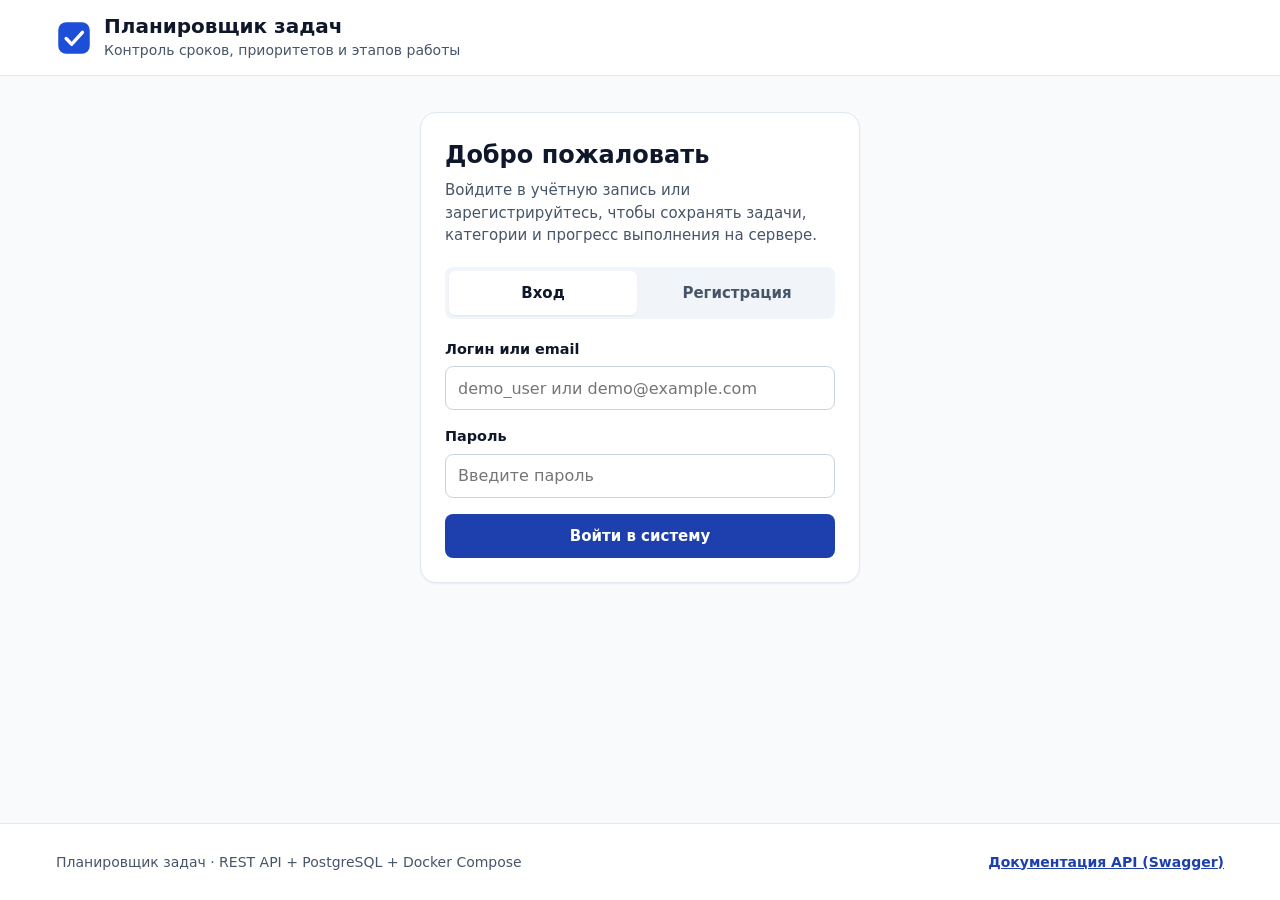
==== frontend/index.html @ d98d1e94 "fix(frontend): preserve session on network outage, rollback toggle on error, and enforce 44px touch " ====
<!DOCTYPE html>
<html lang="ru">
<head>
  <meta charset="UTF-8">
  <meta name="viewport" content="width=device-width, initial-scale=1.0">
  <meta name="description" content="Веб-приложение для планирования и контроля личных и учебных задач">
  <meta name="theme-color" content="#1e40af">
  <title>Планировщик задач</title>
  <link rel="icon" href="icons/favicon.svg" type="image/svg+xml">
  <link rel="manifest" href="manifest.webmanifest">
  <link rel="stylesheet" href="css/styles.css">
</head>
<body class="page">
  <a class="skip-link" href="#main-content">Перейти к основному содержимому</a>

  <header class="header">
    <div class="container header__inner">
      <div class="header__brand">
        <img
          class="header__logo"
          src="icons/favicon.svg"
          alt="Логотип приложения Планировщик задач"
          width="36"
          height="36"
        >
        <div>
          <h1 class="header__title">Планировщик задач</h1>
          <p class="header__subtitle">Контроль сроков, приоритетов и этапов работы</p>
        </div>
      </div>

      <nav class="header__nav" aria-label="Действия пользователя" id="header-actions" hidden>
        <span class="header__user" id="header-username"></span>
        <button type="button" class="btn btn--primary" id="btn-open-create">+ Новая задача</button>
        <button type="button" class="btn btn--ghost" id="btn-logout">Выйти</button>
      </nav>
    </div>
  </header>

  <main class="main" id="main-content">
    <div class="container">
      <!-- Status banner for network/operation feedback -->
      <div class="alert alert--error" id="global-error" role="alert" aria-live="assertive" hidden>
        <p class="alert__text" id="global-error-text"></p>
        <button type="button" class="btn btn--secondary btn--sm" id="btn-retry">Повторить</button>
      </div>

      <div class="alert alert--success" id="global-toast" role="status" aria-live="polite" hidden>
        <p class="alert__text" id="global-toast-text"></p>
      </div>

      <!-- Authentication screen -->
      <section class="auth-section" id="auth-view" aria-labelledby="auth-heading">
        <div class="auth-card">
          <div class="auth-card__intro">
            <h2 class="auth-card__heading" id="auth-heading">Добро пожаловать</h2>
            <p class="auth-card__lead">
              Войдите в учётную запись или зарегистрируйтесь, чтобы сохранять задачи,
              категории и прогресс выполнения на сервере.
            </p>
          </div>

          <div class="auth-tabs" role="tablist" aria-label="Режим входа">
            <button
              type="button"
              class="auth-tabs__btn auth-tabs__btn--active"
              role="tab"
              aria-selected="true"
              aria-controls="login-form"
              id="tab-login"
            >
              Вход
            </button>
            <button
              type="button"
              class="auth-tabs__btn"
              role="tab"
              aria-selected="false"
              aria-controls="register-form"
              id="tab-register"
            >
              Регистрация
            </button>
          </div>

          <div class="alert alert--error" id="auth-error" role="alert" hidden>
            <p class="alert__text" id="auth-error-text"></p>
          </div>

          <form class="form" id="login-form" novalidate>
            <div class="form__group">
              <label class="form__label" for="login-identifier">Логин или email</label>
              <input
                class="form__input"
                type="text"
                id="login-identifier"
                name="login"
                autocomplete="username"
                placeholder="demo_user или demo@example.com"
                required
              >
            </div>
            <div class="form__group">
              <label class="form__label" for="login-password">Пароль</label>
              <input
                class="form__input"
                type="password"
                id="login-password"
                name="password"
                autocomplete="current-password"
                placeholder="Введите пароль"
                required
              >
            </div>
            <button type="submit" class="btn btn--primary btn--full" id="btn-login-submit">
              Войти в систему
            </button>
          </form>

          <form class="form" id="register-form" hidden novalidate>
            <div class="form__group">
              <label class="form__label" for="reg-username">Имя пользователя</label>
              <input
                class="form__input"
                type="text"
                id="reg-username"
                name="username"
                autocomplete="username"
                minlength="3"
                maxlength="50"
                placeholder="Минимум 3 символа"
                required
              >
            </div>
            <div class="form__group">
              <label class="form__label" for="reg-email">Электронная почта</label>
              <input
                class="form__input"
                type="email"
                id="reg-email"
                name="email"
                autocomplete="email"
                placeholder="name@example.com"
                required
              >
            </div>
            <div class="form__group">
              <label class="form__label" for="reg-password">Пароль</label>
              <input
                class="form__input"
                type="password"
                id="reg-password"
                name="password"
                autocomplete="new-password"
                minlength="6"
                placeholder="Минимум 6 символов"
                required
              >
            </div>
            <button type="submit" class="btn btn--primary btn--full" id="btn-register-submit">
              Создать аккаунт
            </button>
          </form>
        </div>
      </section>

      <!-- Main application workspace -->
      <section class="workspace" id="app-view" hidden aria-label="Рабочая область планировщика">
        <!-- Stats summary -->
        <section class="stats" aria-label="Сводная статистика задач">
          <article class="stats__card">
            <p class="stats__label">Всего задач</p>
            <p class="stats__value" id="stat-total">0</p>
          </article>
          <article class="stats__card">
            <p class="stats__label">В работе</p>
            <p class="stats__value stats__value--accent" id="stat-active">0</p>
          </article>
          <article class="stats__card">
            <p class="stats__label">Выполнено</p>
            <p class="stats__value stats__value--success" id="stat-completed">0</p>
          </article>
          <article class="stats__card">
            <p class="stats__label">Просрочено</p>
            <p class="stats__value stats__value--danger" id="stat-overdue">0</p>
          </article>
        </section>

        <div class="workspace__grid">
          <!-- Sidebar: Categories -->
          <aside class="sidebar" aria-labelledby="categories-heading">
            <div class="panel">
              <div class="panel__header">
                <h2 class="panel__title" id="categories-heading">Категории</h2>
              </div>

              <ul class="category-list" id="category-list" aria-label="Фильтр по категориям"></ul>

              <form class="category-form" id="category-form" aria-label="Добавить новую категорию">
                <div class="category-form__row">
                  <label class="sr-only" for="new-category-name">Название новой категории</label>
                  <input
                    class="form__input form__input--compact"
                    type="text"
                    id="new-category-name"
                    maxlength="60"
                    placeholder="Новая категория"
                    required
                  >
                  <label class="sr-only" for="new-category-color">Цвет категории</label>
                  <input
                    class="category-form__color"
                    type="color"
                    id="new-category-color"
                    value="#2563eb"
                    title="Выбрать цвет категории"
                  >
                </div>
                <button type="submit" class="btn btn--secondary btn--full">Добавить категорию</button>
              </form>
            </div>
          </aside>

          <!-- Main column: Filters & Tasks -->
          <section class="tasks-area" aria-labelledby="tasks-heading">
            <div class="panel">
              <div class="panel__header panel__header--wrap">
                <h2 class="panel__title" id="tasks-heading">Список задач</h2>
                <button type="button" class="btn btn--primary tasks-area__mobile-add" id="btn-open-create-mobile">
                  + Добавить задачу
                </button>
              </div>

              <div class="toolbar" role="search" aria-label="Поиск и фильтрация задач">
                <div class="toolbar__field toolbar__field--search">
                  <label class="form__label form__label--sm" for="filter-search">Поиск</label>
                  <input
                    class="form__input"
                    type="search"
                    id="filter-search"
                    placeholder="Поиск по названию или описанию..."
                  >
                </div>

                <div class="toolbar__field">
                  <label class="form__label form__label--sm" for="filter-status">Состояние</label>
                  <select class="form__select" id="filter-status">
                    <option value="all">Все задачи</option>
                    <option value="active">Активные</option>
                    <option value="completed">Выполненные</option>
                  </select>
                </div>

                <div class="toolbar__field">
                  <label class="form__label form__label--sm" for="filter-priority">Приоритет</label>
                  <select class="form__select" id="filter-priority">
                    <option value="">Любой</option>
                    <option value="high">Высокий</option>
                    <option value="medium">Средний</option>
                    <option value="low">Низкий</option>
                  </select>
                </div>

                <div class="toolbar__field">
                  <label class="form__label form__label--sm" for="filter-sort">Сортировка</label>
                  <select class="form__select" id="filter-sort">
                    <option value="created_at">Сначала новые</option>
                    <option value="due_date">По сроку</option>
                    <option value="priority">По приоритету</option>
                  </select>
                </div>
              </div>

              <!-- Loading state -->
              <div class="state-box" id="tasks-loading" aria-live="polite" hidden>
                <div class="spinner" aria-hidden="true"></div>
                <p class="state-box__text">Загрузка списка задач с сервера...</p>
              </div>

              <!-- Empty state -->
              <div class="state-box" id="tasks-empty" hidden>
                <p class="state-box__title">Задач пока нет</p>
                <p class="state-box__text">
                  Создайте первую задачу или измените параметры фильтрации.
                </p>
                <button type="button" class="btn btn--primary" id="btn-empty-create">
                  + Создать задачу
                </button>
              </div>

              <!-- Task cards list -->
              <ul class="task-list" id="task-list" aria-label="Задачи пользователя"></ul>
            </div>
          </section>
        </div>
      </section>
    </div>
  </main>

  <footer class="footer">
    <div class="container footer__inner">
      <p class="footer__text">Планировщик задач · REST API + PostgreSQL + Docker Compose</p>
      <a class="footer__link" href="/docs" target="_blank" rel="noopener noreferrer">Документация API (Swagger)</a>
    </div>
  </footer>

  <!-- Modal: Create / Edit Task -->
  <div class="modal" id="task-modal" role="dialog" aria-modal="true" aria-labelledby="task-modal-title" hidden>
    <div class="modal__backdrop" data-close-modal="task-modal"></div>
    <div class="modal__dialog">
      <div class="modal__header">
        <h2 class="modal__title" id="task-modal-title">Новая задача</h2>
        <button type="button" class="icon-btn" data-close-modal="task-modal" aria-label="Закрыть окно">✕</button>
      </div>

      <div class="alert alert--error" id="task-form-error" role="alert" hidden>
        <p class="alert__text" id="task-form-error-text"></p>
      </div>

      <form class="form" id="task-form" novalidate>
        <input type="hidden" id="task-id">

        <div class="form__group">
          <label class="form__label" for="task-title">Название задачи *</label>
          <input
            class="form__input"
            type="text"
            id="task-title"
            maxlength="200"
            placeholder="Например: Подготовить презентацию к защите"
            required
          >
        </div>

        <div class="form__group">
          <label class="form__label" for="task-description">Описание</label>
          <textarea
            class="form__textarea"
            id="task-description"
            rows="3"
            maxlength="2000"
            placeholder="Подробности, заметки, критерии готовности..."
          ></textarea>
        </div>

        <div class="form__grid">
          <div class="form__group">
            <label class="form__label" for="task-category">Категория</label>
            <select class="form__select" id="task-category">
              <option value="">Без категории</option>
            </select>
          </div>

          <div class="form__group">
            <label class="form__label" for="task-priority">Приоритет</label>
            <select class="form__select" id="task-priority">
              <option value="low">Низкий</option>
              <option value="medium" selected>Средний</option>
              <option value="high">Высокий</option>
            </select>
          </div>

          <div class="form__group">
            <label class="form__label" for="task-status">Статус</label>
            <select class="form__select" id="task-status">
              <option value="todo">К выполнению</option>
              <option value="in_progress">В работе</option>
              <option value="done">Выполнено</option>
            </select>
          </div>

          <div class="form__group">
            <label class="form__label" for="task-due-date">Срок выполнения</label>
            <input class="form__input" type="date" id="task-due-date">
          </div>
        </div>

        <div class="modal__footer">
          <button type="button" class="btn btn--ghost" data-close-modal="task-modal">Отмена</button>
          <button type="submit" class="btn btn--primary" id="btn-save-task">Сохранить</button>
        </div>
      </form>
    </div>
  </div>

  <!-- Modal: Task Detail & Subtasks -->
  <div class="modal" id="detail-modal" role="dialog" aria-modal="true" aria-labelledby="detail-modal-title" hidden>
    <div class="modal__backdrop" data-close-modal="detail-modal"></div>
    <div class="modal__dialog">
      <div class="modal__header">
        <h2 class="modal__title" id="detail-modal-title">Детали задачи</h2>
        <button type="button" class="icon-btn" data-close-modal="detail-modal" aria-label="Закрыть окно">✕</button>
      </div>

      <div class="detail-body">
        <div class="detail-meta" id="detail-badges"></div>
        <p class="detail-description" id="detail-description"></p>
        <p class="detail-dates" id="detail-dates"></p>

        <section class="subtasks" aria-labelledby="subtasks-heading">
          <h3 class="subtasks__heading" id="subtasks-heading">Подзадачи</h3>
          <ul class="subtask-list" id="detail-subtask-list"></ul>
          <p class="subtasks__empty" id="detail-subtasks-empty" hidden>
            Подзадач пока нет. Разбейте задачу на небольшие шаги ниже.
          </p>

          <form class="subtask-form" id="subtask-form">
            <label class="sr-only" for="new-subtask-title">Название подзадачи</label>
            <input
              class="form__input"
              type="text"
              id="new-subtask-title"
              maxlength="200"
              placeholder="Добавить шаг выполнения..."
              required
            >
            <button type="submit" class="btn btn--secondary">Добавить</button>
          </form>
        </section>
      </div>

      <div class="modal__footer">
        <button type="button" class="btn btn--secondary" id="btn-detail-toggle">Отметить выполненной</button>
        <button type="button" class="btn btn--primary" id="btn-detail-edit">Редактировать</button>
      </div>
    </div>
  </div>

  <script src="js/api.js"></script>
  <script src="js/app.js"></script>
</body>
</html>
---- frontend/css/styles.css ----
/* Mobile-first responsive stylesheet following BEM methodology and WCAG 2.0 AA */

:root {
  --color-bg: #f8fafc;
  --color-surface: #ffffff;
  --color-surface-subtle: #f1f5f9;
  --color-border: #cbd5e1;
  --color-border-light: #e2e8f0;
  --color-text: #0f172a;
  --color-text-muted: #475569;
  --color-primary: #1e40af;
  --color-primary-hover: #1e3a8a;
  --color-primary-soft: #eff6ff;
  --color-success: #065f46;
  --color-success-bg: #ecfdf5;
  --color-warning: #92400e;
  --color-warning-bg: #fffbeb;
  --color-danger: #991b1b;
  --color-danger-bg: #fef2f2;
  --radius-sm: 0.5rem;
  --radius-md: 0.75rem;
  --radius-lg: 1rem;
  --shadow-sm: 0 1px 2px rgba(15, 23, 42, 0.06);
  --shadow-md: 0 8px 24px rgba(15, 23, 42, 0.12);
  --font-sans: "Inter", "Segoe UI", system-ui, -apple-system, sans-serif;
}

*,
*::before,
*::after {
  box-sizing: border-box;
}

html {
  font-size: 16px;
}

body.page {
  margin: 0;
  min-height: 100vh;
  display: flex;
  flex-direction: column;
  font-family: var(--font-sans);
  line-height: 1.5;
  color: var(--color-text);
  background-color: var(--color-bg);
}

[hidden] {
  display: none !important;
}

/* Accessibility helpers */
.sr-only {
  position: absolute;
  width: 1px;
  height: 1px;
  padding: 0;
  margin: -1px;
  overflow: hidden;
  clip: rect(0, 0, 0, 0);
  white-space: nowrap;
  border: 0;
}

.skip-link {
  position: absolute;
  left: -9999px;
  top: 0.5rem;
  z-index: 1000;
  padding: 0.75rem 1rem;
  background: var(--color-primary);
  color: #ffffff;
  border-radius: var(--radius-sm);
  text-decoration: none;
  font-weight: 600;
}

.skip-link:focus {
  left: 0.75rem;
}

/* WCAG 2.4.7 visible keyboard focus */
:focus-visible {
  outline: 3px solid var(--color-primary);
  outline-offset: 2px;
}

.container {
  width: 100%;
  max-width: 1200px;
  margin: 0 auto;
  padding: 0 1rem;
}

/* Header */
.header {
  background: var(--color-surface);
  border-bottom: 1px solid var(--color-border-light);
  position: sticky;
  top: 0;
  z-index: 20;
}

.header__inner {
  display: flex;
  flex-direction: column;
  gap: 0.75rem;
  padding-top: 0.875rem;
  padding-bottom: 0.875rem;
}

.header__brand {
  display: flex;
  align-items: center;
  gap: 0.75rem;
}

.header__logo {
  flex-shrink: 0;
  border-radius: 0.5rem;
}

.header__title {
  margin: 0;
  font-size: 1.25rem;
  font-weight: 700;
  line-height: 1.2;
}

.header__subtitle {
  margin: 0.125rem 0 0;
  font-size: 0.875rem;
  color: var(--color-text-muted);
}

.header__nav {
  display: flex;
  align-items: center;
  flex-wrap: wrap;
  gap: 0.5rem;
}

.header__user {
  font-size: 0.9rem;
  font-weight: 600;
  color: var(--color-text-muted);
  margin-right: auto;
}

/* Main */
.main {
  flex: 1;
  padding: 1.25rem 0 2rem;
}

/* Buttons — minimum 44px height for mobile touch targets */
.btn {
  display: inline-flex;
  align-items: center;
  justify-content: center;
  gap: 0.375rem;
  min-height: 44px;
  padding: 0.625rem 1rem;
  font-family: inherit;
  font-size: 0.9375rem;
  font-weight: 600;
  border-radius: var(--radius-sm);
  border: 1px solid transparent;
  cursor: pointer;
  transition: background-color 0.15s ease, border-color 0.15s ease, color 0.15s ease;
}

.btn--primary {
  background-color: var(--color-primary);
  color: #ffffff;
}

.btn--primary:hover {
  background-color: var(--color-primary-hover);
}

.btn--secondary {
  background-color: var(--color-surface-subtle);
  color: var(--color-text);
  border-color: var(--color-border);
}

.btn--secondary:hover {
  background-color: #e2e8f0;
}

.btn--ghost {
  background-color: transparent;
  color: var(--color-text);
  border-color: var(--color-border);
}

.btn--ghost:hover {
  background-color: var(--color-surface-subtle);
}

.btn--danger-ghost {
  background-color: transparent;
  color: var(--color-danger);
  border-color: #fecaca;
}

.btn--danger-ghost:hover {
  background-color: var(--color-danger-bg);
}

.btn--sm {
  min-height: 44px;
  padding: 0.5rem 0.75rem;
  font-size: 0.875rem;
}

.btn--full {
  width: 100%;
}

.btn:disabled {
  opacity: 0.6;
  cursor: not-allowed;
}

.icon-btn {
  min-width: 44px;
  min-height: 44px;
  display: inline-flex;
  align-items: center;
  justify-content: center;
  background: transparent;
  border: 1px solid var(--color-border-light);
  border-radius: var(--radius-sm);
  color: var(--color-text);
  font-size: 1.1rem;
  cursor: pointer;
}

.icon-btn:hover {
  background: var(--color-surface-subtle);
}

/* Alerts */
.alert {
  display: flex;
  align-items: center;
  justify-content: space-between;
  gap: 0.75rem;
  padding: 0.75rem 1rem;
  margin-bottom: 1rem;
  border-radius: var(--radius-sm);
  border: 1px solid transparent;
}

.alert--error {
  background: var(--color-danger-bg);
  border-color: #fecaca;
  color: var(--color-danger);
}

.alert--success {
  background: var(--color-success-bg);
  border-color: #a7f3d0;
  color: var(--color-success);
}

.alert__text {
  margin: 0;
  font-size: 0.9375rem;
  font-weight: 500;
}

/* Forms */
.form {
  display: flex;
  flex-direction: column;
  gap: 1rem;
}

.form__grid {
  display: grid;
  grid-template-columns: 1fr;
  gap: 0.875rem;
}

.form__group {
  display: flex;
  flex-direction: column;
  gap: 0.375rem;
}

.form__label {
  font-size: 0.9rem;
  font-weight: 600;
  color: var(--color-text);
}

.form__label--sm {
  font-size: 0.8125rem;
  color: var(--color-text-muted);
}

.form__input,
.form__select,
.form__textarea {
  width: 100%;
  min-height: 44px;
  padding: 0.625rem 0.75rem;
  font-family: inherit;
  font-size: 1rem;
  color: var(--color-text);
  background: var(--color-surface);
  border: 1px solid var(--color-border);
  border-radius: var(--radius-sm);
}

.form__textarea {
  min-height: 88px;
  resize: vertical;
}

/* Auth screen */
.auth-section {
  display: flex;
  justify-content: center;
  padding-top: 1rem;
}

.auth-card {
  width: 100%;
  max-width: 440px;
  background: var(--color-surface);
  border: 1px solid var(--color-border-light);
  border-radius: var(--radius-lg);
  padding: 1.5rem;
  box-shadow: var(--shadow-sm);
}

.auth-card__heading {
  margin: 0 0 0.375rem;
  font-size: 1.5rem;
}

.auth-card__lead {
  margin: 0 0 1.25rem;
  font-size: 0.9375rem;
  color: var(--color-text-muted);
}

.auth-tabs {
  display: grid;
  grid-template-columns: 1fr 1fr;
  gap: 0.375rem;
  padding: 0.25rem;
  background: var(--color-surface-subtle);
  border-radius: var(--radius-sm);
  margin-bottom: 1.25rem;
}

.auth-tabs__btn {
  min-height: 44px;
  border: 0;
  border-radius: 0.375rem;
  background: transparent;
  color: var(--color-text-muted);
  font-family: inherit;
  font-size: 0.9375rem;
  font-weight: 600;
  cursor: pointer;
}

.auth-tabs__btn--active {
  background: var(--color-surface);
  color: var(--color-text);
  box-shadow: var(--shadow-sm);
}

/* Stats grid (mobile-first: 2x2) */
.stats {
  display: grid;
  grid-template-columns: repeat(2, 1fr);
  gap: 0.75rem;
  margin-bottom: 1.25rem;
}

.stats__card {
  background: var(--color-surface);
  border: 1px solid var(--color-border-light);
  border-radius: var(--radius-md);
  padding: 0.875rem 1rem;
  box-shadow: var(--shadow-sm);
}

.stats__label {
  margin: 0;
  font-size: 0.8125rem;
  font-weight: 600;
  color: var(--color-text-muted);
}

.stats__value {
  margin: 0.25rem 0 0;
  font-size: 1.625rem;
  font-weight: 700;
  color: var(--color-text);
}

.stats__value--accent {
  color: var(--color-primary);
}

.stats__value--success {
  color: var(--color-success);
}

.stats__value--danger {
  color: var(--color-danger);
}

/* Workspace grid */
.workspace__grid {
  display: grid;
  grid-template-columns: 1fr;
  gap: 1.25rem;
}

.panel {
  background: var(--color-surface);
  border: 1px solid var(--color-border-light);
  border-radius: var(--radius-md);
  padding: 1.125rem;
  box-shadow: var(--shadow-sm);
}

.panel__header {
  display: flex;
  align-items: center;
  justify-content: space-between;
  gap: 0.75rem;
  margin-bottom: 1rem;
}

.panel__header--wrap {
  flex-wrap: wrap;
}

.panel__title {
  margin: 0;
  font-size: 1.125rem;
  font-weight: 700;
}

/* Categories */
.category-list {
  list-style: none;
  margin: 0 0 1rem;
  padding: 0;
  display: flex;
  flex-direction: column;
  gap: 0.375rem;
}

.category-list__row {
  display: flex;
  align-items: center;
  gap: 0.375rem;
}

.category-list__btn {
  flex: 1;
  min-height: 44px;
  display: flex;
  align-items: center;
  gap: 0.625rem;
  padding: 0.5rem 0.75rem;
  border: 1px solid transparent;
  border-radius: var(--radius-sm);
  background: transparent;
  color: var(--color-text);
  font-family: inherit;
  font-size: 0.9375rem;
  font-weight: 500;
  text-align: left;
  cursor: pointer;
}

.category-list__btn:hover {
  background: var(--color-surface-subtle);
}

.category-list__btn--active {
  background: var(--color-primary-soft);
  border-color: #bfdbfe;
  color: var(--color-primary);
  font-weight: 600;
}

.category-list__dot {
  width: 0.75rem;
  height: 0.75rem;
  border-radius: 50%;
  flex-shrink: 0;
}

.category-form {
  display: flex;
  flex-direction: column;
  gap: 0.5rem;
  padding-top: 0.75rem;
  border-top: 1px solid var(--color-border-light);
}

.category-form__row {
  display: flex;
  gap: 0.5rem;
}

.category-form__color {
  width: 48px;
  min-width: 48px;
  flex-shrink: 0;
  min-height: 44px;
  padding: 0.25rem;
  border: 1px solid var(--color-border);
  border-radius: var(--radius-sm);
  background: var(--color-surface);
  cursor: pointer;
}

/* Filters toolbar */
.toolbar {
  display: grid;
  grid-template-columns: 1fr;
  gap: 0.75rem;
  padding-bottom: 1rem;
  margin-bottom: 1rem;
  border-bottom: 1px solid var(--color-border-light);
}

.toolbar__field {
  display: flex;
  flex-direction: column;
  gap: 0.25rem;
}

/* Loading & Empty boxes */
.state-box {
  display: flex;
  flex-direction: column;
  align-items: center;
  text-align: center;
  gap: 0.75rem;
  padding: 2.25rem 1rem;
  color: var(--color-text-muted);
}

.state-box__title {
  margin: 0;
  font-size: 1.0625rem;
  font-weight: 700;
  color: var(--color-text);
}

.state-box__text {
  margin: 0;
  font-size: 0.9375rem;
}

.spinner {
  width: 32px;
  height: 32px;
  border: 3px solid var(--color-border-light);
  border-top-color: var(--color-primary);
  border-radius: 50%;
  animation: spin 0.75s linear infinite;
}

@keyframes spin {
  to {
    transform: rotate(360deg);
  }
}

/* Task list & cards */
.task-list {
  list-style: none;
  margin: 0;
  padding: 0;
  display: flex;
  flex-direction: column;
  gap: 0.75rem;
}

.task-card {
  display: flex;
  flex-direction: column;
  gap: 0.75rem;
  padding: 1rem;
  border: 1px solid var(--color-border-light);
  border-radius: var(--radius-md);
  background: var(--color-surface);
  transition: border-color 0.15s ease;
}

.task-card:hover {
  border-color: var(--color-border);
}

.task-card--completed {
  background: var(--color-surface-subtle);
}

.task-card__main {
  display: flex;
  align-items: flex-start;
  gap: 0.75rem;
}

.task-card__check-wrap {
  display: inline-flex;
  align-items: center;
  justify-content: center;
  min-width: 44px;
  min-height: 44px;
  margin: -0.5rem 0 0 -0.5rem;
  cursor: pointer;
}

.task-card__checkbox {
  width: 22px;
  height: 22px;
  accent-color: var(--color-primary);
  cursor: pointer;
}

.task-card__content {
  flex: 1;
  min-width: 0;
}

.task-card__title {
  margin: 0;
  font-size: 1.0625rem;
  font-weight: 600;
  word-break: break-word;
}

.task-card--completed .task-card__title {
  text-decoration: line-through;
  color: var(--color-text-muted);
}

.task-card__desc {
  margin: 0.25rem 0 0;
  font-size: 0.9rem;
  color: var(--color-text-muted);
  word-break: break-word;
}

.task-card__meta {
  display: flex;
  flex-wrap: wrap;
  gap: 0.375rem;
  margin-top: 0.625rem;
}

.badge {
  display: inline-flex;
  align-items: center;
  gap: 0.3rem;
  padding: 0.2rem 0.55rem;
  border-radius: 999px;
  font-size: 0.78rem;
  font-weight: 600;
  border: 1px solid transparent;
}

.badge--priority-high {
  background: var(--color-danger-bg);
  color: var(--color-danger);
  border-color: #fecaca;
}

.badge--priority-medium {
  background: var(--color-warning-bg);
  color: var(--color-warning);
  border-color: #fde68a;
}

.badge--priority-low {
  background: var(--color-success-bg);
  color: var(--color-success);
  border-color: #a7f3d0;
}

.badge--neutral {
  background: var(--color-surface-subtle);
  color: var(--color-text-muted);
  border-color: var(--color-border-light);
}

.badge--overdue {
  background: var(--color-danger);
  color: #ffffff;
}

.task-card__actions {
  display: flex;
  flex-wrap: wrap;
  gap: 0.5rem;
}

/* Modal */
.modal {
  position: fixed;
  inset: 0;
  z-index: 50;
  display: flex;
  align-items: center;
  justify-content: center;
  padding: 1rem;
}

.modal__backdrop {
  position: absolute;
  inset: 0;
  background: rgba(15, 23, 42, 0.55);
}

.modal__dialog {
  position: relative;
  width: 100%;
  max-width: 560px;
  max-height: 90vh;
  overflow-y: auto;
  background: var(--color-surface);
  border-radius: var(--radius-lg);
  padding: 1.25rem;
  box-shadow: var(--shadow-md);
}

.modal__header {
  display: flex;
  align-items: center;
  justify-content: space-between;
  gap: 0.75rem;
  margin-bottom: 1rem;
}

.modal__title {
  margin: 0;
  font-size: 1.25rem;
}

.modal__footer {
  display: flex;
  justify-content: flex-end;
  flex-wrap: wrap;
  gap: 0.5rem;
  margin-top: 1.25rem;
}

/* Task detail & subtasks */
.detail-meta {
  display: flex;
  flex-wrap: wrap;
  gap: 0.5rem;
  margin-bottom: 0.75rem;
}

.detail-description {
  margin: 0 0 0.75rem;
  white-space: pre-wrap;
  color: var(--color-text);
}

.detail-dates {
  margin: 0 0 1rem;
  font-size: 0.875rem;
  color: var(--color-text-muted);
}

.subtasks {
  border-top: 1px solid var(--color-border-light);
  padding-top: 1rem;
}

.subtasks__heading {
  margin: 0 0 0.75rem;
  font-size: 1rem;
}

.subtasks__empty {
  margin: 0 0 0.75rem;
  font-size: 0.9rem;
  color: var(--color-text-muted);
}

.subtask-list {
  list-style: none;
  margin: 0 0 0.875rem;
  padding: 0;
  display: flex;
  flex-direction: column;
  gap: 0.5rem;
}

.subtask-list__item {
  display: flex;
  align-items: center;
  gap: 0.5rem;
  padding: 0.375rem 0.625rem;
  border: 1px solid var(--color-border-light);
  border-radius: var(--radius-sm);
}

.subtask-list__label {
  flex: 1;
  display: flex;
  align-items: center;
  gap: 0.5rem;
  min-height: 44px;
  cursor: pointer;
}

.subtask-list__label--done {
  text-decoration: line-through;
  color: var(--color-text-muted);
}

.subtask-form {
  display: flex;
  gap: 0.5rem;
}

/* Footer */
.footer {
  background: var(--color-surface);
  border-top: 1px solid var(--color-border-light);
  padding: 1rem 0;
}

.footer__inner {
  display: flex;
  flex-direction: column;
  gap: 0.375rem;
  font-size: 0.875rem;
  color: var(--color-text-muted);
}

.footer__text {
  margin: 0;
}

.footer__link {
  display: inline-flex;
  align-items: center;
  min-height: 44px;
  color: var(--color-primary);
  font-weight: 600;
  text-decoration: underline;
}

/* Tablet breakpoint */
@media (min-width: 640px) {
  .header__inner {
    flex-direction: row;
    align-items: center;
    justify-content: space-between;
  }

  .header__user {
    margin-right: 0.5rem;
  }

  .stats {
    grid-template-columns: repeat(4, 1fr);
  }

  .toolbar {
    grid-template-columns: 2fr 1fr 1fr 1fr;
  }

  .form__grid {
    grid-template-columns: 1fr 1fr;
  }

  .tasks-area__mobile-add {
    display: none;
  }

  .footer__inner {
    flex-direction: row;
    justify-content: space-between;
    align-items: center;
  }
}

/* Desktop breakpoint */
@media (min-width: 1024px) {
  .workspace__grid {
    grid-template-columns: 280px 1fr;
    align-items: start;
  }

  .task-card {
    flex-direction: row;
    align-items: center;
    justify-content: space-between;
  }

  .task-card__actions {
    flex-shrink: 0;
  }
}
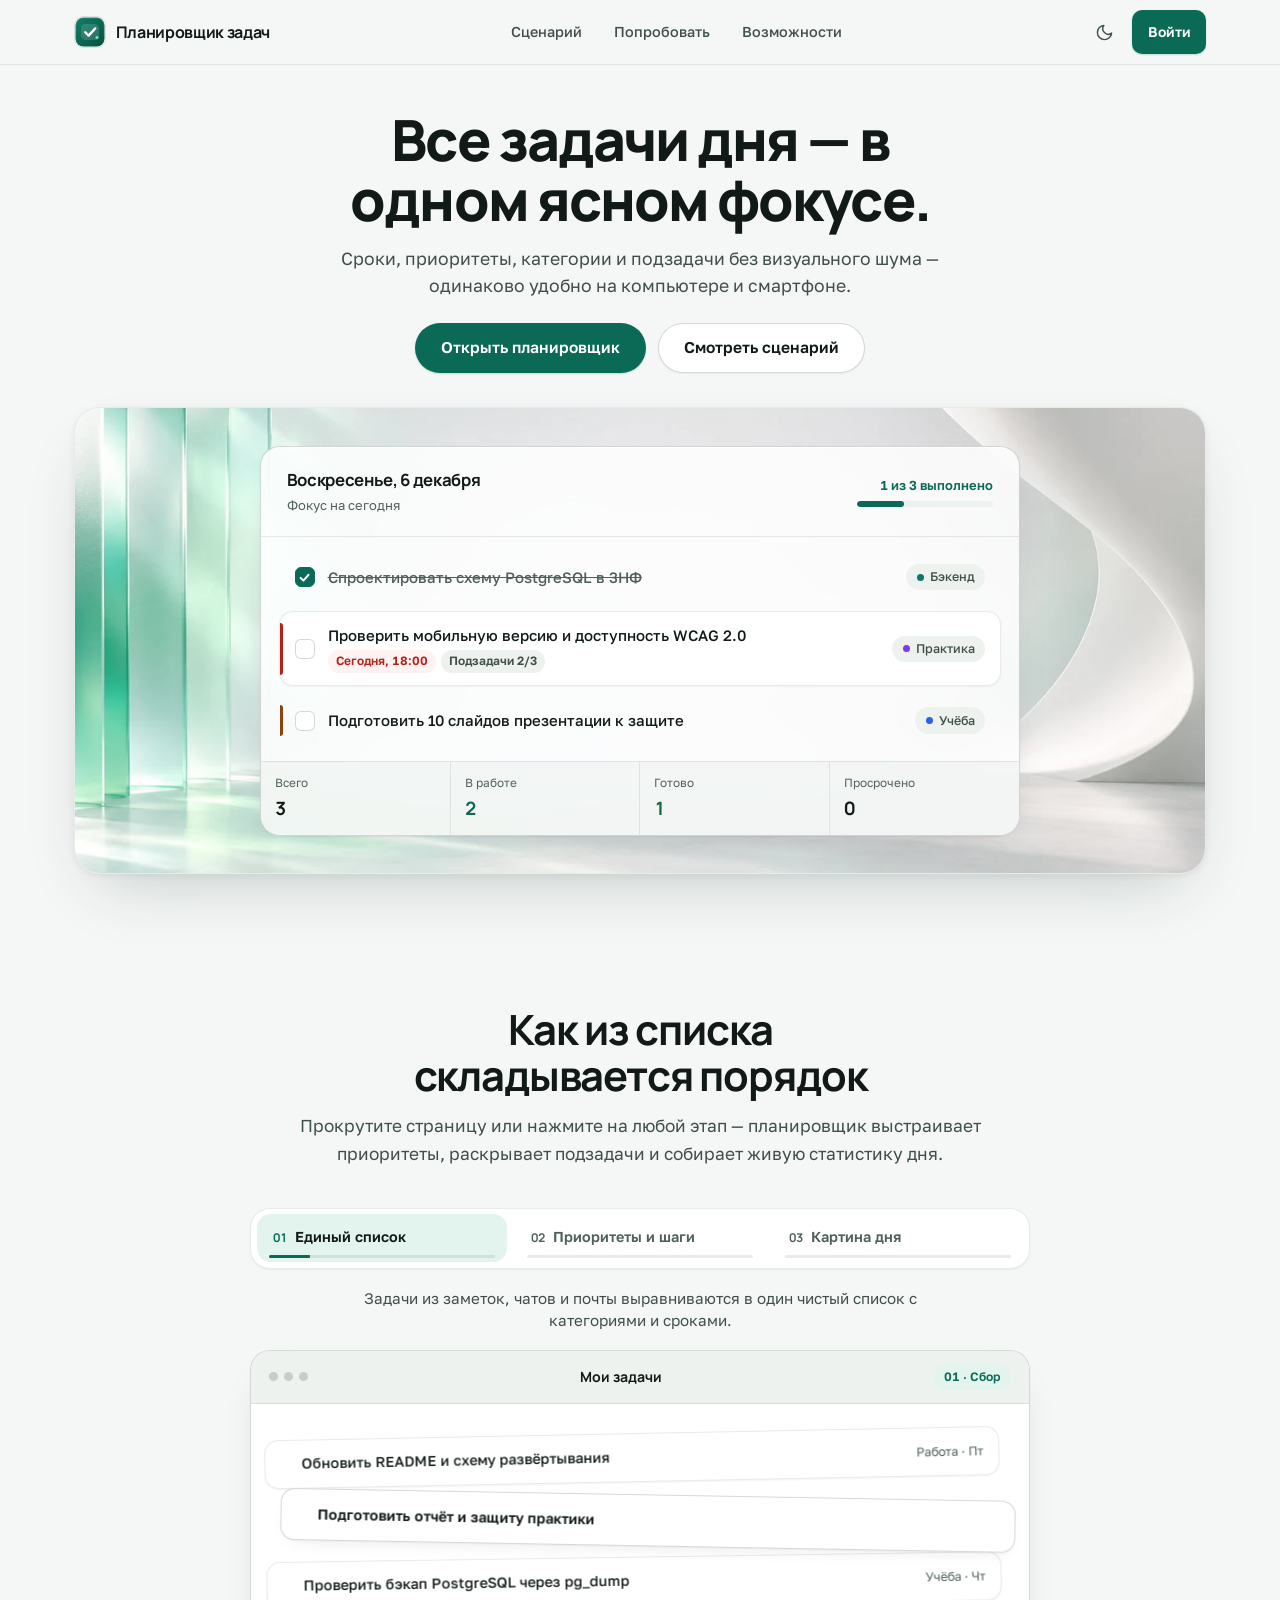
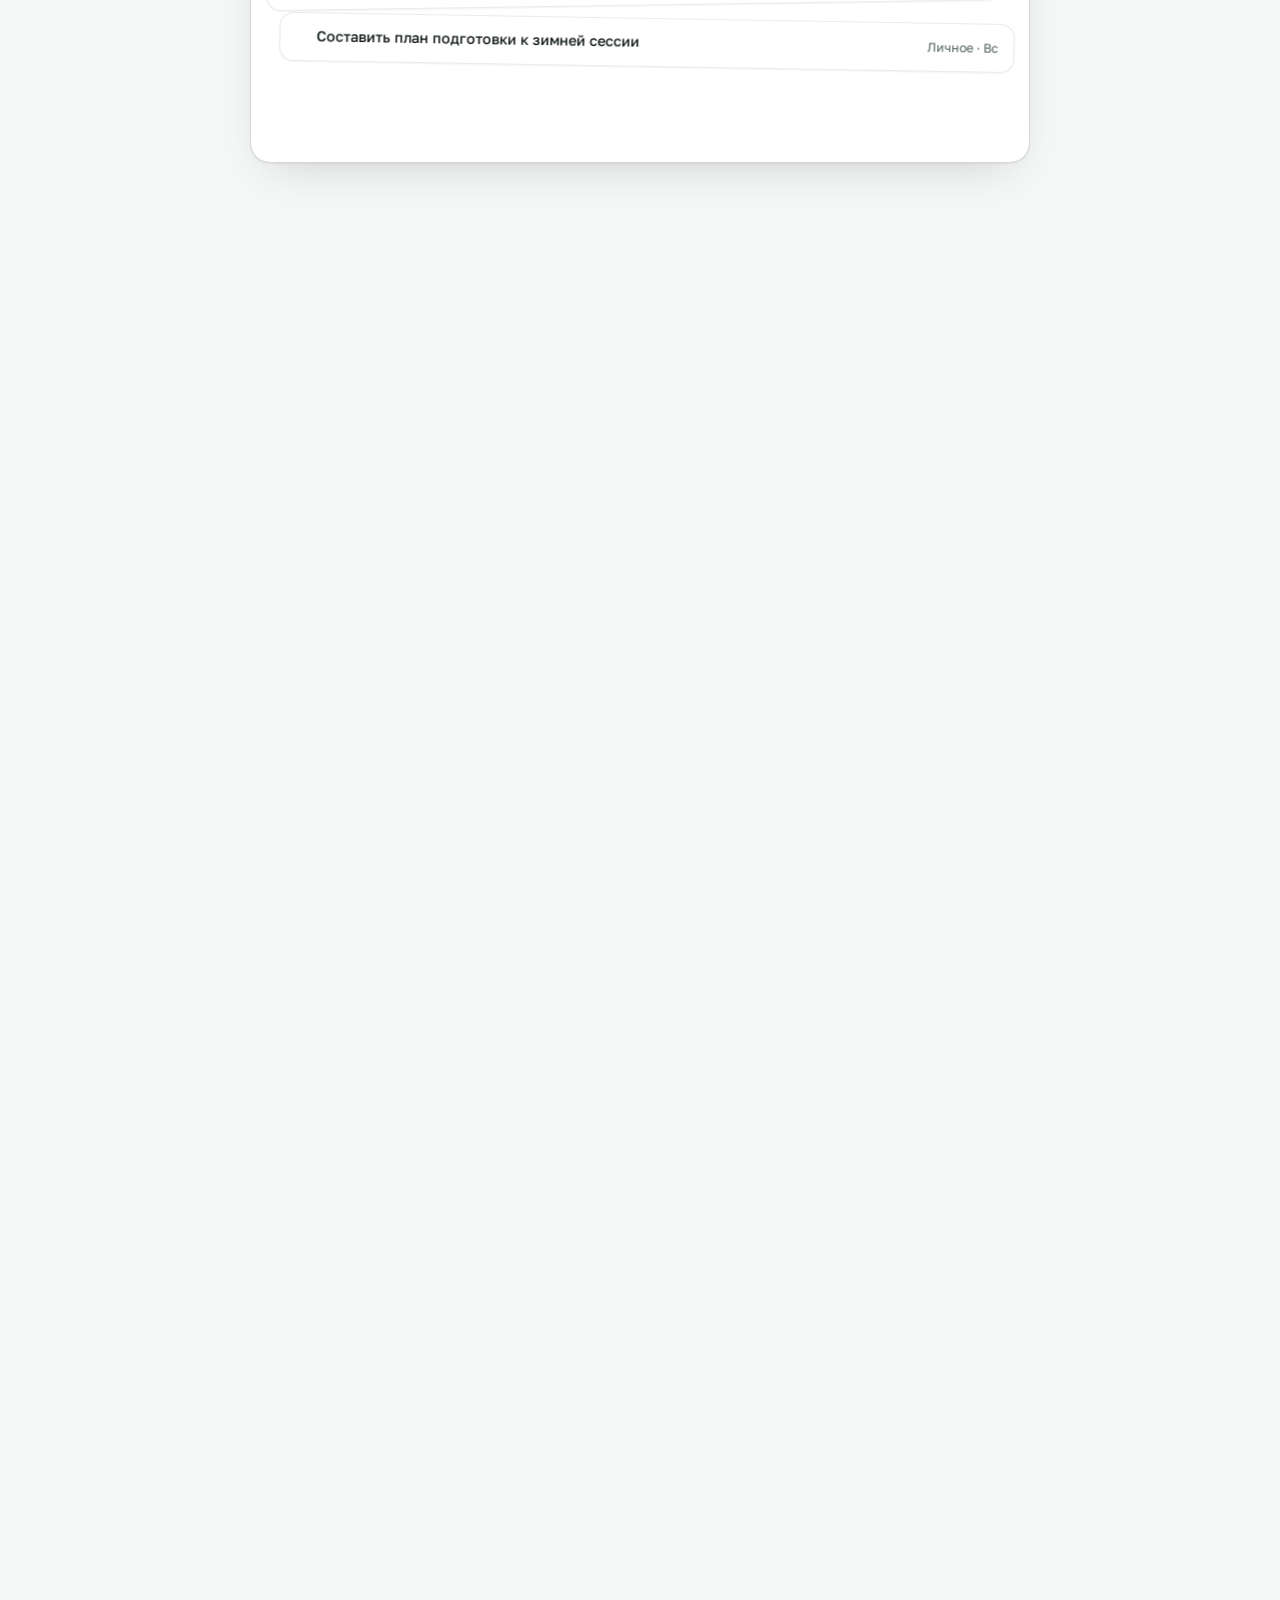
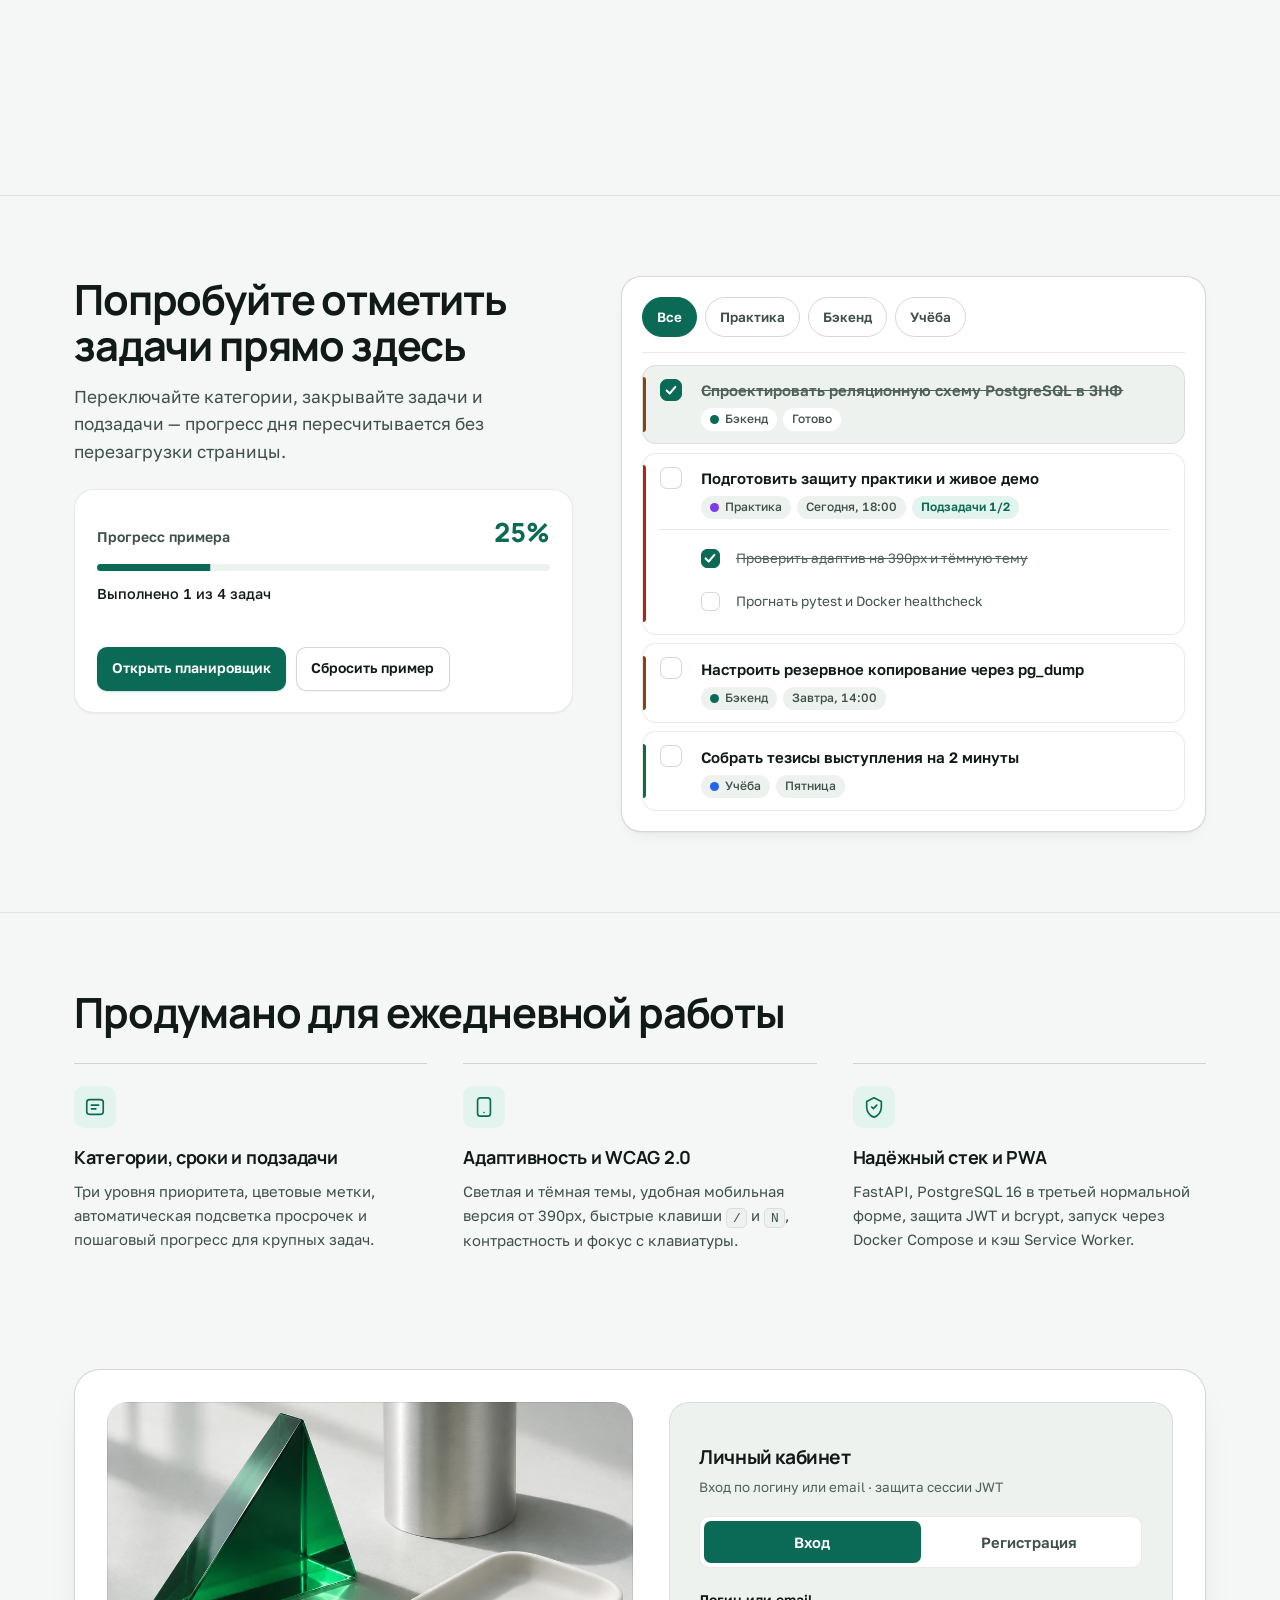
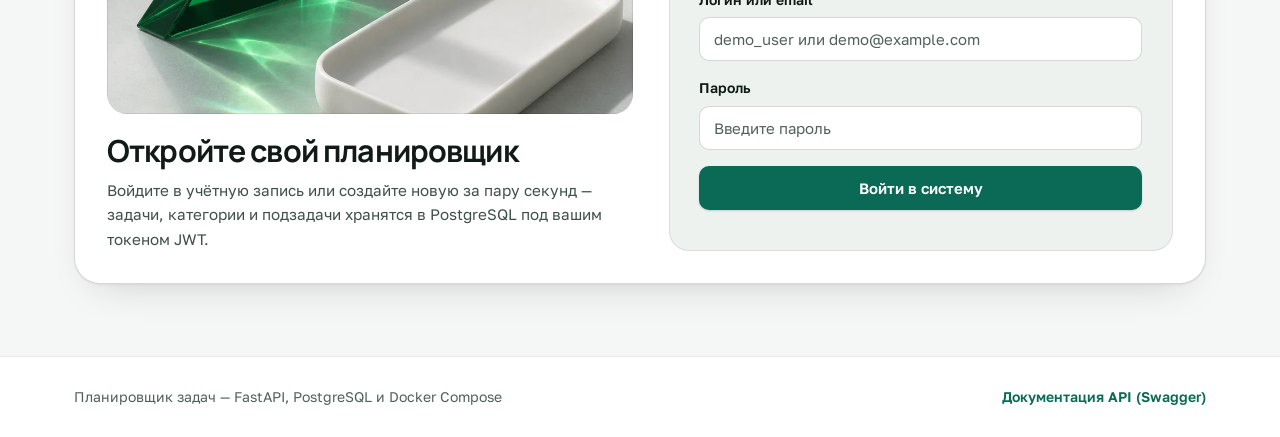
==== commit 93198d9f: "feat(frontend): rebuild semantic landing showcase, workspace markup, controller, and PWA cache" ====
--- a/frontend/index.html
+++ b/frontend/index.html
@@ -3,198 +3,701 @@
 <head>
   <meta charset="UTF-8">
   <meta name="viewport" content="width=device-width, initial-scale=1.0">
-  <meta name="description" content="Веб-приложение для планирования и контроля личных и учебных задач">
-  <meta name="theme-color" content="#1e40af">
+  <meta name="description" content="Планировщик задач — спокойный контроль сроков, категорий, приоритетов и подзадач на компьютере и смартфоне">
+  <meta name="theme-color" content="#0b6a55">
+  <meta property="og:type" content="website">
+  <meta property="og:title" content="Планировщик задач — все дела дня в одном ясном фокусе">
+  <meta property="og:description" content="Сроки, приоритеты, категории и подзадачи без визуального шума. FastAPI, PostgreSQL 16, Docker Compose, WCAG 2.0 и PWA.">
+  <meta property="og:url" content="https://apelsinkos.github.io/task-planner/">
+  <meta property="og:image" content="https://apelsinkos.github.io/task-planner/icons/og-preview.png">
+  <meta name="twitter:card" content="summary_large_image">
   <title>Планировщик задач</title>
   <link rel="icon" href="icons/favicon.svg" type="image/svg+xml">
   <link rel="manifest" href="manifest.webmanifest">
+  <link rel="preconnect" href="https://fonts.googleapis.com">
+  <link rel="preconnect" href="https://fonts.gstatic.com" crossorigin>
+  <link rel="stylesheet" href="https://fonts.googleapis.com/css2?family=Golos+Text:wght@400;500;600;700&family=Manrope:wght@600;700;800&display=swap">
+  <script>
+    (function () {
+      try {
+        var saved = localStorage.getItem("task_planner_theme");
+        var prefersDark = window.matchMedia && window.matchMedia("(prefers-color-scheme: dark)").matches;
+        var theme = saved === "dark" || saved === "light" ? saved : (prefersDark ? "dark" : "light");
+        if (theme === "dark") {
+          document.documentElement.setAttribute("data-theme", "dark");
+        }
+      } catch (_e) {}
+    })();
+  </script>
   <link rel="stylesheet" href="css/styles.css">
 </head>
 <body class="page">
   <a class="skip-link" href="#main-content">Перейти к основному содержимому</a>
 
-  <header class="header">
-    <div class="container header__inner">
-      <div class="header__brand">
+  <header class="topbar" id="topbar">
+    <div class="topbar__progress" aria-hidden="true">
+      <div class="topbar__progress-fill" id="scroll-progress-fill"></div>
+    </div>
+    <div class="container topbar__inner">
+      <a class="topbar__brand" href="#top" id="brand-link">
         <img
-          class="header__logo"
+          class="topbar__logo"
           src="icons/favicon.svg"
           alt="Логотип приложения Планировщик задач"
-          width="36"
-          height="36"
+          width="32"
+          height="32"
         >
-        <div>
-          <h1 class="header__title">Планировщик задач</h1>
-          <p class="header__subtitle">Контроль сроков, приоритетов и этапов работы</p>
-        </div>
+        <span class="topbar__wordmark">Планировщик<span class="topbar__wordmark-ext"> задач</span></span>
+      </a>
+
+      <nav class="topbar__anchors" id="topbar-anchors" aria-label="Разделы обзора">
+        <a class="topbar__link" href="#how-it-works">Сценарий</a>
+        <a class="topbar__link" href="#try-demo">Попробовать</a>
+        <a class="topbar__link" href="#features">Возможности</a>
+      </nav>
+
+      <div class="topbar__controls">
+        <button
+          type="button"
+          class="icon-btn icon-btn--quiet"
+          id="btn-theme-toggle"
+          aria-label="Переключить цветовую тему"
+          title="Переключить тему"
+        >
+          <svg class="theme-icon theme-icon--sun" viewBox="0 0 24 24" width="19" height="19" fill="none" stroke="currentColor" stroke-width="1.8" stroke-linecap="round" stroke-linejoin="round" aria-hidden="true">
+            <circle cx="12" cy="12" r="4"/>
+            <path d="M12 2v2M12 20v2M4.93 4.93l1.41 1.41M17.66 17.66l1.41 1.41M2 12h2M20 12h2M6.34 17.66l-1.41 1.41M19.07 4.93l-1.41 1.41"/>
+          </svg>
+          <svg class="theme-icon theme-icon--moon" viewBox="0 0 24 24" width="19" height="19" fill="none" stroke="currentColor" stroke-width="1.8" stroke-linecap="round" stroke-linejoin="round" aria-hidden="true">
+            <path d="M21 12.79A9 9 0 1 1 11.21 3 7 7 0 0 0 21 12.79z"/>
+          </svg>
+        </button>
+
+        <nav class="topbar__guest" id="topbar-guest" aria-label="Вход в приложение">
+          <button type="button" class="btn btn--secondary btn--compact" id="btn-topbar-demo" hidden>
+            Открыть демо
+          </button>
+          <a class="btn btn--primary btn--compact" href="#auth-view" id="btn-topbar-signin">Войти</a>
+        </nav>
+
+        <nav class="topbar__user-nav" id="header-actions" aria-label="Действия пользователя" hidden>
+          <button type="button" class="btn btn--quiet btn--compact" id="btn-toggle-showcase">
+            Обзор
+          </button>
+          <span class="topbar__username" id="header-username"></span>
+          <button type="button" class="btn btn--primary btn--compact" id="btn-open-create" aria-keyshortcuts="N">
+            <svg viewBox="0 0 20 20" width="16" height="16" fill="none" stroke="currentColor" stroke-width="2" stroke-linecap="round" aria-hidden="true">
+              <path d="M10 4v12M4 10h12"/>
+            </svg>
+            <span>Новая задача</span>
+            <kbd class="btn__kbd" aria-hidden="true">N</kbd>
+          </button>
+          <button type="button" class="btn btn--ghost btn--compact" id="btn-logout">Выйти</button>
+        </nav>
       </div>
-
-      <nav class="header__nav" aria-label="Действия пользователя" id="header-actions" hidden>
-        <span class="header__user" id="header-username"></span>
-        <button type="button" class="btn btn--primary" id="btn-open-create">+ Новая задача</button>
-        <button type="button" class="btn btn--ghost" id="btn-logout">Выйти</button>
-      </nav>
     </div>
   </header>
 
   <main class="main" id="main-content">
+    <!-- Status & feedback notifications -->
     <div class="container">
-      <!-- Status banner for network/operation feedback -->
       <div class="alert alert--error" id="global-error" role="alert" aria-live="assertive" hidden>
         <p class="alert__text" id="global-error-text"></p>
-        <button type="button" class="btn btn--secondary btn--sm" id="btn-retry">Повторить</button>
+        <button type="button" class="btn btn--secondary btn--compact" id="btn-retry">Повторить</button>
       </div>
-
-      <div class="alert alert--success" id="global-toast" role="status" aria-live="polite" hidden>
-        <p class="alert__text" id="global-toast-text"></p>
-      </div>
-
-      <!-- Authentication screen -->
-      <section class="auth-section" id="auth-view" aria-labelledby="auth-heading">
-        <div class="auth-card">
-          <div class="auth-card__intro">
-            <h2 class="auth-card__heading" id="auth-heading">Добро пожаловать</h2>
-            <p class="auth-card__lead">
-              Войдите в учётную запись или зарегистрируйтесь, чтобы сохранять задачи,
-              категории и прогресс выполнения на сервере.
+    </div>
+
+    <div class="toast" id="global-toast" role="status" aria-live="polite" hidden>
+      <span class="toast__dot" aria-hidden="true"></span>
+      <p class="toast__text" id="global-toast-text"></p>
+    </div>
+
+    <!-- ================================================================
+         VIEW 1: PRODUCT SHOWCASE + INTEGRATED AUTH (#landing-view)
+         ================================================================ -->
+    <div class="landing" id="landing-view">
+
+      <!-- Section 1: Hero Statement + Luminous Studio Stage -->
+      <section class="hero" id="top" aria-labelledby="hero-title">
+        <div class="container">
+          <div class="hero__intro">
+            <h1 class="hero__title" id="hero-title">
+              Все задачи дня — в одном ясном фокусе.
+            </h1>
+            <p class="hero__lead">
+              Сроки, приоритеты, категории и подзадачи без визуального шума —
+              одинаково удобно на компьютере и смартфоне.
             </p>
-          </div>
-
-          <div class="auth-tabs" role="tablist" aria-label="Режим входа">
-            <button
-              type="button"
-              class="auth-tabs__btn auth-tabs__btn--active"
-              role="tab"
-              aria-selected="true"
-              aria-controls="login-form"
-              id="tab-login"
+            <div class="hero__actions">
+              <button type="button" class="btn btn--primary btn--lg" id="btn-hero-start">
+                Открыть планировщик
+              </button>
+              <a class="btn btn--secondary btn--lg" href="#how-it-works">Смотреть сценарий</a>
+            </div>
+          </div>
+
+          <!-- Signature Product Stage backed by bespoke studio renders -->
+          <div class="hero-stage" id="hero-stage" aria-hidden="true">
+            <img
+              class="hero-stage__bg hero-stage__bg--light"
+              src="images/hero-stage-light.webp"
+              alt=""
+              width="1440"
+              height="810"
+              fetchpriority="high"
             >
-              Вход
-            </button>
-            <button
-              type="button"
-              class="auth-tabs__btn"
-              role="tab"
-              aria-selected="false"
-              aria-controls="register-form"
-              id="tab-register"
+            <img
+              class="hero-stage__bg hero-stage__bg--dark"
+              src="images/hero-stage-dark.webp"
+              alt=""
+              width="1440"
+              height="810"
             >
-              Регистрация
-            </button>
-          </div>
-
-          <div class="alert alert--error" id="auth-error" role="alert" hidden>
-            <p class="alert__text" id="auth-error-text"></p>
-          </div>
-
-          <form class="form" id="login-form" novalidate>
-            <div class="form__group">
-              <label class="form__label" for="login-identifier">Логин или email</label>
-              <input
-                class="form__input"
-                type="text"
-                id="login-identifier"
-                name="login"
-                autocomplete="username"
-                placeholder="demo_user или demo@example.com"
-                required
-              >
-            </div>
-            <div class="form__group">
-              <label class="form__label" for="login-password">Пароль</label>
-              <input
-                class="form__input"
-                type="password"
-                id="login-password"
-                name="password"
-                autocomplete="current-password"
-                placeholder="Введите пароль"
-                required
-              >
-            </div>
-            <button type="submit" class="btn btn--primary btn--full" id="btn-login-submit">
-              Войти в систему
-            </button>
-          </form>
-
-          <form class="form" id="register-form" hidden novalidate>
-            <div class="form__group">
-              <label class="form__label" for="reg-username">Имя пользователя</label>
-              <input
-                class="form__input"
-                type="text"
-                id="reg-username"
-                name="username"
-                autocomplete="username"
-                minlength="3"
-                maxlength="50"
-                placeholder="Минимум 3 символа"
-                required
-              >
-            </div>
-            <div class="form__group">
-              <label class="form__label" for="reg-email">Электронная почта</label>
-              <input
-                class="form__input"
-                type="email"
-                id="reg-email"
-                name="email"
-                autocomplete="email"
-                placeholder="name@example.com"
-                required
-              >
-            </div>
-            <div class="form__group">
-              <label class="form__label" for="reg-password">Пароль</label>
-              <input
-                class="form__input"
-                type="password"
-                id="reg-password"
-                name="password"
-                autocomplete="new-password"
-                minlength="6"
-                placeholder="Минимум 6 символов"
-                required
-              >
-            </div>
-            <button type="submit" class="btn btn--primary btn--full" id="btn-register-submit">
-              Создать аккаунт
-            </button>
-          </form>
+
+            <div class="hero-window" id="hero-window">
+              <div class="hero-window__bar">
+                <div class="hero-window__meta">
+                  <span class="hero-window__date" id="hero-today-date">Четверг, 26 ноября</span>
+                  <span class="hero-window__sub">Фокус на сегодня</span>
+                </div>
+                <div class="hero-window__progress-wrap">
+                  <span class="hero-window__ratio">1 из 3 выполнено</span>
+                  <div class="hero-window__progress-track">
+                    <div class="hero-window__progress-fill"></div>
+                  </div>
+                </div>
+              </div>
+
+              <div class="hero-window__list">
+                <div class="hero-task hero-task--done">
+                  <span class="hero-task__check hero-task__check--checked">
+                    <svg viewBox="0 0 16 16" class="hero-task__check-svg">
+                      <path class="hero-task__check-path" pathLength="1" d="M3.2 8.4 L6.7 11.8 L13 4.6"/>
+                    </svg>
+                  </span>
+                  <div class="hero-task__content">
+                    <span class="hero-task__title">Спроектировать схему PostgreSQL в 3НФ</span>
+                  </div>
+                  <span class="hero-task__tag">
+                    <span class="hero-task__dot" style="background:#0f766e"></span>
+                    Бэкенд
+                  </span>
+                </div>
+
+                <div class="hero-task hero-task--focus">
+                  <span class="hero-task__bar hero-task__bar--high"></span>
+                  <span class="hero-task__check"></span>
+                  <div class="hero-task__content">
+                    <span class="hero-task__title">Проверить мобильную версию и доступность WCAG 2.0</span>
+                    <div class="hero-task__subline">
+                      <span class="hero-task__pill hero-task__pill--urgent">Сегодня, 18:00</span>
+                      <span class="hero-task__pill">Подзадачи 2/3</span>
+                    </div>
+                  </div>
+                  <span class="hero-task__tag">
+                    <span class="hero-task__dot" style="background:#7c3aed"></span>
+                    Практика
+                  </span>
+                </div>
+
+                <div class="hero-task">
+                  <span class="hero-task__bar hero-task__bar--med"></span>
+                  <span class="hero-task__check"></span>
+                  <div class="hero-task__content">
+                    <span class="hero-task__title">Подготовить 10 слайдов презентации к защите</span>
+                  </div>
+                  <span class="hero-task__tag">
+                    <span class="hero-task__dot" style="background:#2563eb"></span>
+                    Учёба
+                  </span>
+                </div>
+              </div>
+
+              <div class="hero-window__foot">
+                <div class="hero-stat">
+                  <span class="hero-stat__k">Всего</span>
+                  <strong class="hero-stat__v">3</strong>
+                </div>
+                <div class="hero-stat">
+                  <span class="hero-stat__k">В работе</span>
+                  <strong class="hero-stat__v hero-stat__v--accent">2</strong>
+                </div>
+                <div class="hero-stat">
+                  <span class="hero-stat__k">Готово</span>
+                  <strong class="hero-stat__v hero-stat__v--ok">1</strong>
+                </div>
+                <div class="hero-stat">
+                  <span class="hero-stat__k">Просрочено</span>
+                  <strong class="hero-stat__v">0</strong>
+                </div>
+              </div>
+            </div>
+          </div>
         </div>
       </section>
 
-      <!-- Main application workspace -->
-      <section class="workspace" id="app-view" hidden aria-label="Рабочая область планировщика">
-        <!-- Stats summary -->
-        <section class="stats" aria-label="Сводная статистика задач">
-          <article class="stats__card">
-            <p class="stats__label">Всего задач</p>
-            <p class="stats__value" id="stat-total">0</p>
-          </article>
-          <article class="stats__card">
-            <p class="stats__label">В работе</p>
-            <p class="stats__value stats__value--accent" id="stat-active">0</p>
-          </article>
-          <article class="stats__card">
-            <p class="stats__label">Выполнено</p>
-            <p class="stats__value stats__value--success" id="stat-completed">0</p>
-          </article>
-          <article class="stats__card">
-            <p class="stats__label">Просрочено</p>
-            <p class="stats__value stats__value--danger" id="stat-overdue">0</p>
-          </article>
-        </section>
-
-        <div class="workspace__grid">
-          <!-- Sidebar: Categories -->
-          <aside class="sidebar" aria-labelledby="categories-heading">
-            <div class="panel">
-              <div class="panel__header">
-                <h2 class="panel__title" id="categories-heading">Категории</h2>
-              </div>
-
-              <ul class="category-list" id="category-list" aria-label="Фильтр по категориям"></ul>
+      <!-- Section 2: Apple-Style Pinned Scroll Reel -->
+      <section class="reel" id="how-it-works" aria-labelledby="story-title">
+        <div class="container">
+          <div class="section-head section-head--center">
+            <h2 class="section-title" id="story-title">Как из списка складывается порядок</h2>
+            <p class="section-lead">
+              Прокрутите страницу или нажмите на любой этап — планировщик выстраивает
+              приоритеты, раскрывает подзадачи и собирает живую статистику дня.
+            </p>
+          </div>
+
+          <div class="reel__track" id="story-track">
+            <div class="reel__sticky">
+              <!-- Horizontal Apple-style chapter pill tabs -->
+              <div class="reel-tabs" role="group" aria-label="Этапы работы с задачами" id="story-steps-list">
+                <button
+                  type="button"
+                  class="reel-tab"
+                  data-step="0"
+                  data-jump-step="0"
+                  data-active="true"
+                  aria-current="step"
+                >
+                  <span class="reel-tab__num">01</span>
+                  <span class="reel-tab__label">Единый список</span>
+                  <span class="reel-tab__meter" aria-hidden="true"><span class="reel-tab__meter-fill"></span></span>
+                </button>
+
+                <button
+                  type="button"
+                  class="reel-tab"
+                  data-step="1"
+                  data-jump-step="1"
+                  data-active="false"
+                >
+                  <span class="reel-tab__num">02</span>
+                  <span class="reel-tab__label">Приоритеты и шаги</span>
+                  <span class="reel-tab__meter" aria-hidden="true"><span class="reel-tab__meter-fill"></span></span>
+                </button>
+
+                <button
+                  type="button"
+                  class="reel-tab"
+                  data-step="2"
+                  data-jump-step="2"
+                  data-active="false"
+                >
+                  <span class="reel-tab__num">03</span>
+                  <span class="reel-tab__label">Картина дня</span>
+                  <span class="reel-tab__meter" aria-hidden="true"><span class="reel-tab__meter-fill"></span></span>
+                </button>
+              </div>
+
+              <p class="reel__caption" id="story-phase-caption" aria-live="polite">
+                Задачи из заметок, чатов и почты выравниваются в один чистый список с категориями и сроками.
+              </p>
+
+              <!-- Pinned scrubbed architectural canvas -->
+              <div class="reel-stage" id="story-stage" aria-hidden="true">
+                <div class="reel-stage__chrome">
+                  <div class="reel-stage__dots">
+                    <span></span><span></span><span></span>
+                  </div>
+                  <span class="reel-stage__title">Мои задачи</span>
+                  <span class="reel-stage__chip" id="story-stage-chip">01 · Сбор</span>
+                </div>
+
+                <div class="reel-stage__canvas">
+                  <div class="stage-slip" data-slip="0">
+                    <span class="stage-slip__bar stage-slip__bar--low"></span>
+                    <span class="stage-slip__dot" style="background:#0f766e"></span>
+                    <span class="stage-slip__text">Обновить README и схему развёртывания</span>
+                    <span class="stage-slip__meta">Работа · Пт</span>
+                  </div>
+
+                  <div class="stage-slip stage-slip--featured" data-slip="1">
+                    <div class="stage-slip__top">
+                      <span class="stage-slip__bar stage-slip__bar--high"></span>
+                      <span class="stage-slip__dot" style="background:#7c3aed"></span>
+                      <span class="stage-slip__text">Подготовить отчёт и защиту практики</span>
+                      <span class="stage-slip__priority">Высокий</span>
+                    </div>
+
+                    <div class="stage-slip__expand" id="stage-featured-expand">
+                      <div class="stage-subtask" data-sub="0">
+                        <span class="stage-subtask__box">
+                          <svg viewBox="0 0 16 16"><path pathLength="1" d="M3 8.5 L6.5 12 L13 4.5"/></svg>
+                        </span>
+                        <span class="stage-subtask__title">Оформить разделы 1–4 по методическим указаниям</span>
+                      </div>
+                      <div class="stage-subtask" data-sub="1">
+                        <span class="stage-subtask__box">
+                          <svg viewBox="0 0 16 16"><path pathLength="1" d="M3 8.5 L6.5 12 L13 4.5"/></svg>
+                        </span>
+                        <span class="stage-subtask__title">Проверить мобильную версию и доступность</span>
+                      </div>
+                      <div class="stage-subtask" data-sub="2">
+                        <span class="stage-subtask__box">
+                          <svg viewBox="0 0 16 16"><path pathLength="1" d="M3 8.5 L6.5 12 L13 4.5"/></svg>
+                        </span>
+                        <span class="stage-subtask__title">Прогнать pytest и Docker healthcheck</span>
+                      </div>
+                      <div class="stage-progress">
+                        <div class="stage-progress__track">
+                          <div class="stage-progress__fill" id="stage-progress-fill"></div>
+                        </div>
+                        <span class="stage-progress__pct" id="stage-progress-pct">0%</span>
+                      </div>
+                    </div>
+                  </div>
+
+                  <div class="stage-slip" data-slip="2">
+                    <span class="stage-slip__bar stage-slip__bar--med"></span>
+                    <span class="stage-slip__dot" style="background:#2563eb"></span>
+                    <span class="stage-slip__text">Проверить бэкап PostgreSQL через pg_dump</span>
+                    <span class="stage-slip__meta">Учёба · Чт</span>
+                  </div>
+
+                  <div class="stage-slip" data-slip="3">
+                    <span class="stage-slip__bar stage-slip__bar--low"></span>
+                    <span class="stage-slip__dot" style="background:#b45309"></span>
+                    <span class="stage-slip__text">Составить план подготовки к зимней сессии</span>
+                    <span class="stage-slip__meta">Личное · Вс</span>
+                  </div>
+
+                  <!-- Phase 3 summary telemetry bar -->
+                  <div class="stage-summary" id="stage-summary">
+                    <div class="stage-summary__ring">
+                      <svg viewBox="0 0 56 56" width="52" height="52">
+                        <circle class="stage-summary__ring-bg" cx="28" cy="28" r="22"/>
+                        <circle class="stage-summary__ring-arc" id="stage-ring-arc" cx="28" cy="28" r="22" pathLength="1"/>
+                      </svg>
+                      <span class="stage-summary__ring-num">67%</span>
+                    </div>
+                    <div class="stage-summary__stats">
+                      <div class="stage-summary__cell">
+                        <span class="stage-summary__k">Всего</span>
+                        <strong class="stage-summary__v">6</strong>
+                      </div>
+                      <div class="stage-summary__cell">
+                        <span class="stage-summary__k">В работе</span>
+                        <strong class="stage-summary__v stage-summary__v--accent">2</strong>
+                      </div>
+                      <div class="stage-summary__cell">
+                        <span class="stage-summary__k">Готово</span>
+                        <strong class="stage-summary__v stage-summary__v--ok">4</strong>
+                      </div>
+                      <div class="stage-summary__cell">
+                        <span class="stage-summary__k">Просрочено</span>
+                        <strong class="stage-summary__v">0</strong>
+                      </div>
+                    </div>
+                  </div>
+                </div>
+              </div>
+            </div>
+          </div>
+        </div>
+      </section>
+
+      <!-- Section 3: Authentic Interactive Day-Focus Sandbox -->
+      <section class="sandbox" id="try-demo" aria-labelledby="sandbox-title">
+        <div class="container">
+          <div class="sandbox__grid">
+            <div class="sandbox__info">
+              <h2 class="section-title" id="sandbox-title">Попробуйте отметить задачи прямо здесь</h2>
+              <p class="section-lead">
+                Переключайте категории, закрывайте задачи и подзадачи — прогресс дня
+                пересчитывается без перезагрузки страницы.
+              </p>
+
+              <div class="sandbox-meter">
+                <div class="sandbox-meter__head">
+                  <span class="sandbox-meter__label">Прогресс примера</span>
+                  <strong class="sandbox-meter__pct" id="sandbox-pct">25%</strong>
+                </div>
+                <div class="sandbox-meter__track" aria-hidden="true">
+                  <div class="sandbox-meter__fill" id="sandbox-fill"></div>
+                </div>
+                <p class="sandbox-meter__meta" id="sandbox-summary">Выполнено 1 из 4 задач</p>
+                <p class="sandbox-meter__status" id="sandbox-status" role="status" aria-live="polite"></p>
+                <div class="sandbox-meter__actions">
+                  <button type="button" class="btn btn--primary btn--compact" id="btn-sandbox-open">
+                    Открыть планировщик
+                  </button>
+                  <button type="button" class="btn btn--secondary btn--compact" id="btn-sandbox-reset">
+                    Сбросить пример
+                  </button>
+                </div>
+              </div>
+            </div>
+
+            <div class="sandbox-board" id="sandbox-board" aria-label="Интерактивный пример списка задач">
+              <div class="sandbox-board__filters" role="group" aria-label="Фильтр примеров по категории" id="sandbox-filters">
+                <button type="button" class="sandbox-pill sandbox-pill--active" data-sandbox-cat="all" aria-pressed="true">Все</button>
+                <button type="button" class="sandbox-pill" data-sandbox-cat="Практика" aria-pressed="false">Практика</button>
+                <button type="button" class="sandbox-pill" data-sandbox-cat="Бэкенд" aria-pressed="false">Бэкенд</button>
+                <button type="button" class="sandbox-pill" data-sandbox-cat="Учёба" aria-pressed="false">Учёба</button>
+              </div>
+              <ul class="sandbox-list" id="sandbox-list"></ul>
+            </div>
+          </div>
+        </div>
+      </section>
+
+      <!-- Section 4: Quiet Capability Pillars -->
+      <section class="pillars" id="features" aria-labelledby="features-title">
+        <div class="container">
+          <div class="section-head">
+            <h2 class="section-title" id="features-title">Продумано для ежедневной работы</h2>
+          </div>
+          <div class="pillars__grid">
+            <article class="pillar">
+              <span class="pillar__icon" aria-hidden="true">
+                <svg viewBox="0 0 24 24" width="22" height="22" fill="none" stroke="currentColor" stroke-width="1.8" stroke-linecap="round" stroke-linejoin="round">
+                  <rect x="3" y="4" width="18" height="16" rx="3"/>
+                  <path d="M8 10h8M8 14h5"/>
+                </svg>
+              </span>
+              <h3 class="pillar__title">Категории, сроки и подзадачи</h3>
+              <p class="pillar__body">
+                Три уровня приоритета, цветовые метки, автоматическая подсветка просрочек
+                и пошаговый прогресс для крупных задач.
+              </p>
+            </article>
+
+            <article class="pillar">
+              <span class="pillar__icon" aria-hidden="true">
+                <svg viewBox="0 0 24 24" width="22" height="22" fill="none" stroke="currentColor" stroke-width="1.8" stroke-linecap="round" stroke-linejoin="round">
+                  <rect x="5" y="2" width="14" height="20" rx="3"/>
+                  <path d="M12 18h.01"/>
+                </svg>
+              </span>
+              <h3 class="pillar__title">Адаптивность и WCAG 2.0</h3>
+              <p class="pillar__body">
+                Светлая и тёмная темы, удобная мобильная версия от 390px, быстрые клавиши
+                <code>/</code> и <code>N</code>, контрастность и фокус с клавиатуры.
+              </p>
+            </article>
+
+            <article class="pillar">
+              <span class="pillar__icon" aria-hidden="true">
+                <svg viewBox="0 0 24 24" width="22" height="22" fill="none" stroke="currentColor" stroke-width="1.8" stroke-linecap="round" stroke-linejoin="round">
+                  <path d="M12 2L4 6v6c0 5.25 3.4 9.74 8 11 4.6-1.26 8-5.75 8-11V6l-8-4z"/>
+                  <path d="M9.5 12l1.8 1.8 3.7-3.8"/>
+                </svg>
+              </span>
+              <h3 class="pillar__title">Надёжный стек и PWA</h3>
+              <p class="pillar__body">
+                FastAPI, PostgreSQL 16 в третьей нормальной форме, защита JWT и bcrypt,
+                запуск через Docker Compose и кэш Service Worker.
+              </p>
+            </article>
+          </div>
+        </div>
+      </section>
+
+      <!-- Section 5: Integrated Visual Split Authentication -->
+      <section class="auth-section" id="auth-view" aria-labelledby="auth-heading">
+        <div class="container">
+          <div class="auth-shell">
+            <div class="auth-shell__visual">
+              <div class="auth-photo">
+                <img
+                  class="auth-photo__img"
+                  src="images/auth-visual.webp"
+                  alt="Минималистичная композиция рабочего стола: изумрудная стеклянная призма, матовый керамический лоток и алюминиевый цилиндр"
+                  width="960"
+                  height="960"
+                  decoding="async"
+                >
+              </div>
+              <div class="auth-shell__copy">
+                <h2 class="section-title auth-shell__title" id="auth-heading">Откройте свой планировщик</h2>
+                <p class="auth-shell__lead">
+                  Войдите в учётную запись или создайте новую за пару секунд — задачи,
+                  категории и подзадачи хранятся в PostgreSQL под вашим токеном JWT.
+                </p>
+                <div class="auth-shell__demo-wrap" id="auth-demo-wrap" hidden>
+                  <button type="button" class="btn btn--secondary" id="btn-auth-demo">
+                    Открыть демо без регистрации
+                  </button>
+                </div>
+              </div>
+            </div>
+
+            <div class="auth-card">
+              <div class="auth-card__head">
+                <h3 class="auth-card__title">Личный кабинет</h3>
+                <p class="auth-card__sub">Вход по логину или email · защита сессии JWT</p>
+              </div>
+              <div class="segmented" data-active-index="0" id="auth-segmented">
+                <span class="segmented__thumb" aria-hidden="true"></span>
+                <div class="segmented__tabs" role="tablist" aria-label="Режим входа">
+                  <button
+                    type="button"
+                    class="segmented__btn segmented__btn--active"
+                    role="tab"
+                    aria-selected="true"
+                    aria-controls="login-form"
+                    tabindex="0"
+                    id="tab-login"
+                  >
+                    Вход
+                  </button>
+                  <button
+                    type="button"
+                    class="segmented__btn"
+                    role="tab"
+                    aria-selected="false"
+                    aria-controls="register-form"
+                    tabindex="-1"
+                    id="tab-register"
+                  >
+                    Регистрация
+                  </button>
+                </div>
+              </div>
+
+              <div class="alert alert--error" id="auth-error" role="alert" hidden>
+                <p class="alert__text" id="auth-error-text"></p>
+              </div>
+
+              <form class="form" id="login-form" method="post" role="tabpanel" aria-labelledby="tab-login" novalidate>
+                <div class="form__group">
+                  <label class="form__label" for="login-identifier">Логин или email</label>
+                  <input
+                    class="form__input"
+                    type="text"
+                    id="login-identifier"
+                    name="login"
+                    autocomplete="username"
+                    placeholder="demo_user или demo@example.com"
+                    required
+                  >
+                </div>
+                <div class="form__group">
+                  <label class="form__label" for="login-password">Пароль</label>
+                  <input
+                    class="form__input"
+                    type="password"
+                    id="login-password"
+                    name="password"
+                    autocomplete="current-password"
+                    placeholder="Введите пароль"
+                    required
+                  >
+                </div>
+                <button type="submit" class="btn btn--primary btn--full" id="btn-login-submit">
+                  Войти в систему
+                </button>
+              </form>
+
+              <form class="form" id="register-form" method="post" role="tabpanel" aria-labelledby="tab-register" hidden novalidate>
+                <div class="form__group">
+                  <label class="form__label" for="reg-username">Имя пользователя</label>
+                  <input
+                    class="form__input"
+                    type="text"
+                    id="reg-username"
+                    name="username"
+                    autocomplete="username"
+                    minlength="3"
+                    maxlength="50"
+                    placeholder="Минимум 3 символа"
+                    required
+                  >
+                </div>
+                <div class="form__group">
+                  <label class="form__label" for="reg-email">Электронная почта</label>
+                  <input
+                    class="form__input"
+                    type="email"
+                    id="reg-email"
+                    name="email"
+                    autocomplete="email"
+                    maxlength="120"
+                    placeholder="name@example.com"
+                    required
+                  >
+                </div>
+                <div class="form__group">
+                  <label class="form__label" for="reg-password">Пароль</label>
+                  <input
+                    class="form__input"
+                    type="password"
+                    id="reg-password"
+                    name="password"
+                    autocomplete="new-password"
+                    minlength="6"
+                    placeholder="Минимум 6 символов"
+                    required
+                  >
+                </div>
+                <button type="submit" class="btn btn--primary btn--full" id="btn-register-submit">
+                  Создать аккаунт
+                </button>
+              </form>
+            </div>
+          </div>
+        </div>
+      </section>
+
+    </div>
+
+    <!-- ================================================================
+         VIEW 2: WORKSPACE (#app-view)
+         ================================================================ -->
+    <section class="workspace-wrap" id="app-view" hidden aria-label="Рабочая область планировщика">
+      <div class="container">
+        <div class="workspace-shell">
+          <!-- Desktop Sidebar -->
+          <aside class="ws-sidebar" aria-label="Навигация и категории">
+            <div class="ws-sidebar__section">
+              <p class="ws-sidebar__label">Представления</p>
+              <nav class="smart-nav" aria-label="Быстрые фильтры">
+                <button type="button" class="smart-nav__item smart-nav__item--active" data-smart="all" id="smart-all">
+                  <span class="smart-nav__left">
+                    <svg class="smart-nav__icon" viewBox="0 0 20 20" width="16" height="16" fill="none" stroke="currentColor" stroke-width="1.8" stroke-linecap="round" stroke-linejoin="round" aria-hidden="true">
+                      <rect x="3" y="4" width="14" height="12" rx="2.5"/>
+                      <path d="M7 8h6M7 12h4"/>
+                    </svg>
+                    <span>Все задачи</span>
+                  </span>
+                  <span class="smart-nav__count" id="nav-count-total">0</span>
+                </button>
+                <button type="button" class="smart-nav__item" data-smart="active" id="smart-active">
+                  <span class="smart-nav__left">
+                    <svg class="smart-nav__icon" viewBox="0 0 20 20" width="16" height="16" fill="none" stroke="currentColor" stroke-width="1.8" stroke-linecap="round" stroke-linejoin="round" aria-hidden="true">
+                      <circle cx="10" cy="10" r="6.5"/>
+                      <path d="M10 6.5v3.8l2.5 1.5"/>
+                    </svg>
+                    <span>В работе</span>
+                  </span>
+                  <span class="smart-nav__count" id="nav-count-active">0</span>
+                </button>
+                <button type="button" class="smart-nav__item" data-smart="completed" id="smart-completed">
+                  <span class="smart-nav__left">
+                    <svg class="smart-nav__icon" viewBox="0 0 20 20" width="16" height="16" fill="none" stroke="currentColor" stroke-width="1.8" stroke-linecap="round" stroke-linejoin="round" aria-hidden="true">
+                      <circle cx="10" cy="10" r="6.5"/>
+                      <path d="M7.2 10.2l2 2 3.8-4"/>
+                    </svg>
+                    <span>Выполнено</span>
+                  </span>
+                  <span class="smart-nav__count" id="nav-count-completed">0</span>
+                </button>
+                <button type="button" class="smart-nav__item smart-nav__item--danger" data-smart="overdue" id="smart-overdue">
+                  <span class="smart-nav__left">
+                    <svg class="smart-nav__icon" viewBox="0 0 20 20" width="16" height="16" fill="none" stroke="currentColor" stroke-width="1.8" stroke-linecap="round" stroke-linejoin="round" aria-hidden="true">
+                      <circle cx="10" cy="10" r="6.5"/>
+                      <path d="M10 6.8v3.6M10 13.2h.01"/>
+                    </svg>
+                    <span>Просрочено</span>
+                  </span>
+                  <span class="smart-nav__count" id="nav-count-overdue">0</span>
+                </button>
+              </nav>
+            </div>
+
+            <div class="ws-sidebar__section">
+              <p class="ws-sidebar__label" id="categories-heading">Категории</p>
+              <ul class="category-list" id="category-list" aria-labelledby="categories-heading"></ul>
 
               <form class="category-form" id="category-form" aria-label="Добавить новую категорию">
                 <div class="category-form__row">
@@ -212,57 +715,141 @@
                     class="category-form__color"
                     type="color"
                     id="new-category-color"
-                    value="#2563eb"
+                    value="#0b6a55"
                     title="Выбрать цвет категории"
                   >
                 </div>
-                <button type="submit" class="btn btn--secondary btn--full">Добавить категорию</button>
+                <button type="submit" class="btn btn--secondary btn--full btn--compact">Добавить категорию</button>
               </form>
             </div>
           </aside>
 
-          <!-- Main column: Filters & Tasks -->
-          <section class="tasks-area" aria-labelledby="tasks-heading">
-            <div class="panel">
-              <div class="panel__header panel__header--wrap">
-                <h2 class="panel__title" id="tasks-heading">Список задач</h2>
-                <button type="button" class="btn btn--primary tasks-area__mobile-add" id="btn-open-create-mobile">
-                  + Добавить задачу
-                </button>
-              </div>
-
-              <div class="toolbar" role="search" aria-label="Поиск и фильтрация задач">
-                <div class="toolbar__field toolbar__field--search">
-                  <label class="form__label form__label--sm" for="filter-search">Поиск</label>
-                  <input
-                    class="form__input"
-                    type="search"
-                    id="filter-search"
-                    placeholder="Поиск по названию или описанию..."
-                  >
-                </div>
-
-                <div class="toolbar__field">
-                  <label class="form__label form__label--sm" for="filter-status">Состояние</label>
+          <!-- Main Planner Surface -->
+          <div class="ws-main">
+            <div class="ws-main__top">
+              <div class="ws-header">
+                <div class="ws-header__titles">
+                  <p class="ws-header__date" id="ws-date"></p>
+                  <h1 class="ws-header__title" id="ws-greeting">Мои задачи</h1>
+                </div>
+                <div class="ws-header__right">
+                  <div class="ws-progress-pill">
+                    <p class="ws-header__summary" id="ws-progress-label">0 из 0 выполнено</p>
+                    <div class="ws-progress" aria-hidden="true">
+                      <div class="ws-progress__fill" id="ws-progress-fill"></div>
+                    </div>
+                  </div>
+                  <button type="button" class="btn btn--primary ws-header__mobile-add" id="btn-open-create-mobile">
+                    <svg viewBox="0 0 20 20" width="16" height="16" fill="none" stroke="currentColor" stroke-width="2" stroke-linecap="round" aria-hidden="true">
+                      <path d="M10 4v12M4 10h12"/>
+                    </svg>
+                    <span>Задача</span>
+                  </button>
+                </div>
+              </div>
+            </div>
+
+            <!-- Interactive KPI strip -->
+            <section class="metrics" aria-label="Сводная статистика задач">
+              <button type="button" class="metrics__cell" data-metric-filter="all">
+                <span class="metrics__label">Всего</span>
+                <span class="metrics__value" id="stat-total">0</span>
+              </button>
+              <button type="button" class="metrics__cell" data-metric-filter="active">
+                <span class="metrics__label">В работе</span>
+                <span class="metrics__value metrics__value--accent" id="stat-active">0</span>
+              </button>
+              <button type="button" class="metrics__cell" data-metric-filter="completed">
+                <span class="metrics__label">Выполнено</span>
+                <span class="metrics__value metrics__value--ok" id="stat-completed">0</span>
+              </button>
+              <button type="button" class="metrics__cell" data-metric-filter="overdue">
+                <span class="metrics__label">Просрочено</span>
+                <span class="metrics__value metrics__value--danger" id="stat-overdue">0</span>
+              </button>
+            </section>
+
+            <!-- Mobile horizontal category strip -->
+            <section class="mobile-cats" aria-label="Категории на мобильном экране">
+              <div class="mobile-cats__strip" id="mobile-category-strip"></div>
+              <button
+                type="button"
+                class="mobile-cats__add-btn"
+                id="btn-mobile-cat-toggle"
+                aria-expanded="false"
+                aria-controls="mobile-cat-drawer"
+                aria-label="Управление категориями"
+                title="Добавить или удалить категорию"
+              >
+                +
+              </button>
+            </section>
+            <div class="mobile-cat-drawer" id="mobile-cat-drawer" hidden>
+              <form class="mobile-cat-drawer__form" id="mobile-category-form" aria-label="Создать категорию">
+                <label class="sr-only" for="mobile-category-name">Название категории</label>
+                <input
+                  class="form__input form__input--compact"
+                  type="text"
+                  id="mobile-category-name"
+                  maxlength="60"
+                  placeholder="Название категории"
+                  required
+                >
+                <label class="sr-only" for="mobile-category-color">Цвет категории</label>
+                <input
+                  class="category-form__color"
+                  type="color"
+                  id="mobile-category-color"
+                  value="#0b6a55"
+                  title="Цвет категории"
+                >
+                <button type="submit" class="btn btn--secondary btn--compact">Добавить</button>
+              </form>
+              <ul class="mobile-cat-drawer__list" id="mobile-category-manage-list" aria-label="Удаление категорий"></ul>
+            </div>
+
+            <!-- Search & Filters Toolbar -->
+            <div class="ws-toolbar" role="search" aria-label="Поиск и фильтрация задач">
+              <div class="ws-toolbar__search-wrap">
+                <label class="sr-only" for="filter-search">Поиск задач</label>
+                <svg class="ws-toolbar__search-icon" viewBox="0 0 20 20" width="18" height="18" fill="none" stroke="currentColor" stroke-width="1.8" stroke-linecap="round" stroke-linejoin="round" aria-hidden="true">
+                  <circle cx="9" cy="9" r="5.5"/>
+                  <path d="M13.5 13.5 L17 17"/>
+                </svg>
+                <input
+                  class="form__input ws-toolbar__search-input"
+                  type="search"
+                  id="filter-search"
+                  maxlength="100"
+                  placeholder="Поиск задач..."
+                  aria-keyshortcuts="/"
+                >
+                <kbd class="ws-toolbar__kbd" aria-hidden="true">/</kbd>
+              </div>
+
+              <div class="ws-toolbar__filters">
+                <div class="ws-toolbar__field">
+                  <label class="sr-only" for="filter-status">Состояние</label>
                   <select class="form__select" id="filter-status">
-                    <option value="all">Все задачи</option>
+                    <option value="all">Все статусы</option>
                     <option value="active">Активные</option>
                     <option value="completed">Выполненные</option>
+                    <option value="overdue">Просроченные</option>
                   </select>
                 </div>
 
-                <div class="toolbar__field">
-                  <label class="form__label form__label--sm" for="filter-priority">Приоритет</label>
+                <div class="ws-toolbar__field">
+                  <label class="sr-only" for="filter-priority">Приоритет</label>
                   <select class="form__select" id="filter-priority">
-                    <option value="">Любой</option>
+                    <option value="">Приоритет</option>
                     <option value="high">Высокий</option>
                     <option value="medium">Средний</option>
                     <option value="low">Низкий</option>
                   </select>
                 </div>
 
-                <div class="toolbar__field">
-                  <label class="form__label form__label--sm" for="filter-sort">Сортировка</label>
+                <div class="ws-toolbar__field">
+                  <label class="sr-only" for="filter-sort">Сортировка</label>
                   <select class="form__select" id="filter-sort">
                     <option value="created_at">Сначала новые</option>
                     <option value="due_date">По сроку</option>
@@ -270,37 +857,49 @@
                   </select>
                 </div>
               </div>
-
-              <!-- Loading state -->
-              <div class="state-box" id="tasks-loading" aria-live="polite" hidden>
-                <div class="spinner" aria-hidden="true"></div>
-                <p class="state-box__text">Загрузка списка задач с сервера...</p>
-              </div>
-
-              <!-- Empty state -->
-              <div class="state-box" id="tasks-empty" hidden>
-                <p class="state-box__title">Задач пока нет</p>
-                <p class="state-box__text">
-                  Создайте первую задачу или измените параметры фильтрации.
-                </p>
-                <button type="button" class="btn btn--primary" id="btn-empty-create">
-                  + Создать задачу
-                </button>
-              </div>
-
-              <!-- Task cards list -->
-              <ul class="task-list" id="task-list" aria-label="Задачи пользователя"></ul>
-            </div>
-          </section>
+            </div>
+
+            <!-- Active filter context heading -->
+            <div class="ws-list-head">
+              <h2 class="ws-list-head__title" id="tasks-heading">Все задачи</h2>
+              <button type="button" class="ws-list-head__reset" id="btn-reset-filters" hidden>
+                Сбросить фильтры
+              </button>
+            </div>
+
+            <!-- Loading skeleton state -->
+            <div class="skeleton-list" id="tasks-loading" aria-live="polite" hidden>
+              <span class="sr-only">Загрузка списка задач с сервера...</span>
+              <div class="skeleton-row" aria-hidden="true"></div>
+              <div class="skeleton-row" aria-hidden="true"></div>
+              <div class="skeleton-row" aria-hidden="true"></div>
+            </div>
+
+            <!-- Empty state -->
+            <div class="state-box" id="tasks-empty" hidden>
+              <p class="state-box__title" id="tasks-empty-title">Список задач пока пуст</p>
+              <p class="state-box__text" id="tasks-empty-text">
+                Добавьте первую задачу или измените параметры фильтрации.
+              </p>
+              <button type="button" class="btn btn--primary" id="btn-empty-create">
+                Создать задачу
+              </button>
+            </div>
+
+            <!-- Task rows -->
+            <ul class="task-rows" id="task-list" aria-label="Задачи пользователя"></ul>
+          </div>
         </div>
-      </section>
-    </div>
+      </div>
+    </section>
   </main>
 
   <footer class="footer">
     <div class="container footer__inner">
-      <p class="footer__text">Планировщик задач · REST API + PostgreSQL + Docker Compose</p>
-      <a class="footer__link" href="/docs" target="_blank" rel="noopener noreferrer">Документация API (Swagger)</a>
+      <p class="footer__text">Планировщик задач — FastAPI, PostgreSQL и Docker Compose</p>
+      <a class="footer__link" href="/docs" target="_blank" rel="noopener noreferrer" id="footer-api-link">
+        Документация API (Swagger)
+      </a>
     </div>
   </footer>
 
@@ -310,76 +909,82 @@
     <div class="modal__dialog">
       <div class="modal__header">
         <h2 class="modal__title" id="task-modal-title">Новая задача</h2>
-        <button type="button" class="icon-btn" data-close-modal="task-modal" aria-label="Закрыть окно">✕</button>
+        <button type="button" class="icon-btn icon-btn--quiet" data-close-modal="task-modal" aria-label="Закрыть окно">
+          <svg viewBox="0 0 20 20" width="18" height="18" fill="none" stroke="currentColor" stroke-width="1.8" stroke-linecap="round" aria-hidden="true">
+            <path d="M5 5l10 10M15 5L5 15"/>
+          </svg>
+        </button>
       </div>
 
-      <div class="alert alert--error" id="task-form-error" role="alert" hidden>
-        <p class="alert__text" id="task-form-error-text"></p>
+      <div class="modal__body">
+        <div class="alert alert--error" id="task-form-error" role="alert" hidden>
+          <p class="alert__text" id="task-form-error-text"></p>
+        </div>
+
+        <form class="form" id="task-form" novalidate>
+          <input type="hidden" id="task-id">
+
+          <div class="form__group">
+            <label class="form__label" for="task-title">Название задачи *</label>
+            <input
+              class="form__input"
+              type="text"
+              id="task-title"
+              maxlength="200"
+              placeholder="Например: Подготовить презентацию к защите"
+              required
+            >
+          </div>
+
+          <div class="form__group">
+            <label class="form__label" for="task-description">Описание</label>
+            <textarea
+              class="form__textarea"
+              id="task-description"
+              rows="3"
+              maxlength="2000"
+              placeholder="Подробности, заметки, критерии готовности..."
+            ></textarea>
+          </div>
+
+          <div class="form__grid">
+            <div class="form__group">
+              <label class="form__label" for="task-category">Категория</label>
+              <select class="form__select" id="task-category">
+                <option value="">Без категории</option>
+              </select>
+            </div>
+
+            <div class="form__group">
+              <label class="form__label" for="task-priority">Приоритет</label>
+              <select class="form__select" id="task-priority">
+                <option value="low">Низкий</option>
+                <option value="medium" selected>Средний</option>
+                <option value="high">Высокий</option>
+              </select>
+            </div>
+
+            <div class="form__group">
+              <label class="form__label" for="task-status">Статус</label>
+              <select class="form__select" id="task-status">
+                <option value="todo">К выполнению</option>
+                <option value="in_progress">В работе</option>
+                <option value="done">Выполнено</option>
+              </select>
+            </div>
+
+            <div class="form__group">
+              <label class="form__label" for="task-due-date">Срок выполнения</label>
+              <input class="form__input" type="date" id="task-due-date">
+            </div>
+          </div>
+
+          <div class="modal__footer">
+            <button type="button" class="btn btn--ghost" data-close-modal="task-modal">Отмена</button>
+            <button type="submit" class="btn btn--primary" id="btn-save-task">Сохранить</button>
+          </div>
+        </form>
       </div>
-
-      <form class="form" id="task-form" novalidate>
-        <input type="hidden" id="task-id">
-
-        <div class="form__group">
-          <label class="form__label" for="task-title">Название задачи *</label>
-          <input
-            class="form__input"
-            type="text"
-            id="task-title"
-            maxlength="200"
-            placeholder="Например: Подготовить презентацию к защите"
-            required
-          >
-        </div>
-
-        <div class="form__group">
-          <label class="form__label" for="task-description">Описание</label>
-          <textarea
-            class="form__textarea"
-            id="task-description"
-            rows="3"
-            maxlength="2000"
-            placeholder="Подробности, заметки, критерии готовности..."
-          ></textarea>
-        </div>
-
-        <div class="form__grid">
-          <div class="form__group">
-            <label class="form__label" for="task-category">Категория</label>
-            <select class="form__select" id="task-category">
-              <option value="">Без категории</option>
-            </select>
-          </div>
-
-          <div class="form__group">
-            <label class="form__label" for="task-priority">Приоритет</label>
-            <select class="form__select" id="task-priority">
-              <option value="low">Низкий</option>
-              <option value="medium" selected>Средний</option>
-              <option value="high">Высокий</option>
-            </select>
-          </div>
-
-          <div class="form__group">
-            <label class="form__label" for="task-status">Статус</label>
-            <select class="form__select" id="task-status">
-              <option value="todo">К выполнению</option>
-              <option value="in_progress">В работе</option>
-              <option value="done">Выполнено</option>
-            </select>
-          </div>
-
-          <div class="form__group">
-            <label class="form__label" for="task-due-date">Срок выполнения</label>
-            <input class="form__input" type="date" id="task-due-date">
-          </div>
-        </div>
-
-        <div class="modal__footer">
-          <button type="button" class="btn btn--ghost" data-close-modal="task-modal">Отмена</button>
-          <button type="submit" class="btn btn--primary" id="btn-save-task">Сохранить</button>
-        </div>
-      </form>
     </div>
   </div>
 
@@ -389,16 +994,27 @@
     <div class="modal__dialog">
       <div class="modal__header">
         <h2 class="modal__title" id="detail-modal-title">Детали задачи</h2>
-        <button type="button" class="icon-btn" data-close-modal="detail-modal" aria-label="Закрыть окно">✕</button>
+        <button type="button" class="icon-btn icon-btn--quiet" data-close-modal="detail-modal" aria-label="Закрыть окно">
+          <svg viewBox="0 0 20 20" width="18" height="18" fill="none" stroke="currentColor" stroke-width="1.8" stroke-linecap="round" aria-hidden="true">
+            <path d="M5 5l10 10M15 5L5 15"/>
+          </svg>
+        </button>
       </div>
 
-      <div class="detail-body">
+      <div class="modal__body detail-body">
         <div class="detail-meta" id="detail-badges"></div>
         <p class="detail-description" id="detail-description"></p>
         <p class="detail-dates" id="detail-dates"></p>
 
         <section class="subtasks" aria-labelledby="subtasks-heading">
-          <h3 class="subtasks__heading" id="subtasks-heading">Подзадачи</h3>
+          <div class="subtasks__head">
+            <h3 class="subtasks__heading" id="subtasks-heading">Подзадачи</h3>
+            <span class="subtasks__ratio" id="detail-subtasks-ratio"></span>
+          </div>
+          <div class="subtasks__bar" id="detail-subtasks-bar" hidden>
+            <div class="subtasks__bar-fill" id="detail-subtasks-bar-fill"></div>
+          </div>
+
           <ul class="subtask-list" id="detail-subtask-list"></ul>
           <p class="subtasks__empty" id="detail-subtasks-empty" hidden>
             Подзадач пока нет. Разбейте задачу на небольшие шаги ниже.
@@ -411,7 +1027,7 @@
               type="text"
               id="new-subtask-title"
               maxlength="200"
-              placeholder="Добавить шаг выполнения..."
+              placeholder="Новый шаг..."
               required
             >
             <button type="submit" class="btn btn--secondary">Добавить</button>
@@ -419,14 +1035,37 @@
         </section>
       </div>
 
-      <div class="modal__footer">
+      <div class="modal__footer modal__footer--sticky">
         <button type="button" class="btn btn--secondary" id="btn-detail-toggle">Отметить выполненной</button>
         <button type="button" class="btn btn--primary" id="btn-detail-edit">Редактировать</button>
       </div>
     </div>
   </div>
 
+  <!-- Modal: Accessible Confirmation Dialog -->
+  <div class="modal" id="confirm-modal" role="dialog" aria-modal="true" aria-labelledby="confirm-modal-title" hidden>
+    <div class="modal__backdrop" data-close-modal="confirm-modal"></div>
+    <div class="modal__dialog modal__dialog--narrow">
+      <div class="modal__header">
+        <h2 class="modal__title" id="confirm-modal-title">Подтвердите действие</h2>
+        <button type="button" class="icon-btn icon-btn--quiet" data-close-modal="confirm-modal" aria-label="Закрыть окно">
+          <svg viewBox="0 0 20 20" width="18" height="18" fill="none" stroke="currentColor" stroke-width="1.8" stroke-linecap="round" aria-hidden="true">
+            <path d="M5 5l10 10M15 5L5 15"/>
+          </svg>
+        </button>
+      </div>
+      <div class="modal__body">
+        <p class="confirm-text" id="confirm-modal-text"></p>
+      </div>
+      <div class="modal__footer">
+        <button type="button" class="btn btn--ghost" id="btn-confirm-cancel">Отмена</button>
+        <button type="button" class="btn btn--danger" id="btn-confirm-accept">Удалить</button>
+      </div>
+    </div>
+  </div>
+
   <script src="js/api.js"></script>
+  <script src="js/motion.js"></script>
   <script src="js/app.js"></script>
 </body>
 </html>
--- a/frontend/css/styles.css
+++ b/frontend/css/styles.css
@@ -1,28 +1,117 @@
-/* Mobile-first responsive stylesheet following BEM methodology and WCAG 2.0 AA */
+/*
+ * Task Planner — Alpine Clarity Design System
+ * Mobile-first CSS3, BEM methodology, WCAG 2.0 AA+, Light & Dark themes,
+ * concentric surface geometry, bespoke studio visuals, and scoped motion primitives.
+ */
 
 :root {
-  --color-bg: #f8fafc;
-  --color-surface: #ffffff;
-  --color-surface-subtle: #f1f5f9;
-  --color-border: #cbd5e1;
-  --color-border-light: #e2e8f0;
-  --color-text: #0f172a;
-  --color-text-muted: #475569;
-  --color-primary: #1e40af;
-  --color-primary-hover: #1e3a8a;
-  --color-primary-soft: #eff6ff;
-  --color-success: #065f46;
-  --color-success-bg: #ecfdf5;
-  --color-warning: #92400e;
-  --color-warning-bg: #fffbeb;
-  --color-danger: #991b1b;
-  --color-danger-bg: #fef2f2;
-  --radius-sm: 0.5rem;
-  --radius-md: 0.75rem;
-  --radius-lg: 1rem;
-  --shadow-sm: 0 1px 2px rgba(15, 23, 42, 0.06);
-  --shadow-md: 0 8px 24px rgba(15, 23, 42, 0.12);
-  --font-sans: "Inter", "Segoe UI", system-ui, -apple-system, sans-serif;
+  /* Light palette: sunlit mineral stone, matte porcelain surfaces, deep alpine spruce */
+  --bg: #f5f7f6;
+  --surface: #ffffff;
+  --surface-2: #edf2ef;
+  --surface-hover: #e4ece7;
+  --surface-glass: rgba(255, 255, 255, 0.82);
+
+  --text: #111a17;
+  --text-secondary: #3f4f49;
+  --text-muted: #50615a;
+
+  --border: rgba(17, 26, 23, 0.09);
+  --border-strong: rgba(17, 26, 23, 0.17);
+
+  --accent: #0b6a55;
+  --accent-hover: #085443;
+  --accent-soft: #e3f4ee;
+  --accent-border: rgba(11, 106, 85, 0.26);
+  --on-accent: #ffffff;
+
+  --danger: #b42318;
+  --danger-btn-bg: #b42318;
+  --danger-soft: #fef2f2;
+  --danger-border: #f7c7c4;
+  --overdue-bg: #b42318;
+  --overdue-ink: #ffffff;
+
+  --ok: #126b3f;
+  --ok-soft: #eaf9f0;
+  --ok-border: #b5e4c9;
+
+  --warn: #8a4308;
+  --warn-soft: #fef8e7;
+  --warn-border: #f2d487;
+
+  --topbar-bg: rgba(245, 247, 246, 0.82);
+  --scrim: rgba(11, 18, 15, 0.44);
+  --img-outline: rgba(0, 0, 0, 0.09);
+
+  --shadow-xs: 0 1px 2px rgba(17, 26, 23, 0.05);
+  --shadow-sm: 0 1px 2px rgba(17, 26, 23, 0.04), 0 8px 20px -12px rgba(17, 26, 23, 0.14);
+  --shadow-md: 0 1px 2px rgba(17, 26, 23, 0.05), 0 18px 42px -22px rgba(17, 26, 23, 0.22);
+  --shadow-stage: 0 2px 6px rgba(17, 26, 23, 0.06), 0 28px 64px -26px rgba(11, 42, 34, 0.24);
+  --shadow-modal: 0 28px 72px -18px rgba(17, 26, 23, 0.34);
+
+  --font-display: "Manrope", -apple-system, BlinkMacSystemFont, "Segoe UI", system-ui, sans-serif;
+  --font-sans: "Golos Text", -apple-system, BlinkMacSystemFont, "Segoe UI", system-ui, sans-serif;
+
+  --ease-soft: cubic-bezier(0.22, 1, 0.36, 1);
+  --ease-snappy: cubic-bezier(0.2, 0.8, 0.2, 1);
+
+  --radius-xs: 0.5rem;
+  --radius-sm: 0.625rem;
+  --radius-md: 0.875rem;
+  --radius-lg: 1.25rem;
+  --radius-xl: 1.625rem;
+  --radius-pill: 999px;
+
+  color-scheme: light;
+}
+
+[data-theme="dark"] {
+  --bg: #0c100f;
+  --surface: #131917;
+  --surface-2: #1a2320;
+  --surface-hover: #212c28;
+  --surface-glass: rgba(19, 25, 23, 0.80);
+
+  --text: #eff4f1;
+  --text-secondary: #a8b7b0;
+  --text-muted: #98aaa2;
+
+  --border: rgba(239, 244, 241, 0.10);
+  --border-strong: rgba(239, 244, 241, 0.18);
+
+  --accent: #3fd4aa;
+  --accent-hover: #5fe0bc;
+  --accent-soft: rgba(63, 212, 170, 0.14);
+  --accent-border: rgba(63, 212, 170, 0.34);
+  --on-accent: #071913;
+
+  --danger: #ff857d;
+  --danger-btn-bg: #b91c1c;
+  --danger-soft: rgba(239, 98, 90, 0.15);
+  --danger-border: rgba(255, 133, 125, 0.36);
+  --overdue-bg: #b42318;
+  --overdue-ink: #ffffff;
+
+  --ok: #55d999;
+  --ok-soft: rgba(85, 217, 153, 0.14);
+  --ok-border: rgba(85, 217, 153, 0.32);
+
+  --warn: #f7be59;
+  --warn-soft: rgba(247, 190, 89, 0.14);
+  --warn-border: rgba(247, 190, 89, 0.34);
+
+  --topbar-bg: rgba(12, 16, 15, 0.82);
+  --scrim: rgba(4, 7, 6, 0.72);
+  --img-outline: rgba(255, 255, 255, 0.11);
+
+  --shadow-xs: 0 1px 2px rgba(0, 0, 0, 0.32);
+  --shadow-sm: 0 1px 2px rgba(0, 0, 0, 0.34), 0 12px 28px -14px rgba(0, 0, 0, 0.62);
+  --shadow-md: 0 1px 2px rgba(0, 0, 0, 0.38), 0 22px 48px -22px rgba(0, 0, 0, 0.74);
+  --shadow-stage: 0 2px 8px rgba(0, 0, 0, 0.44), 0 32px 72px -24px rgba(0, 0, 0, 0.86);
+  --shadow-modal: 0 32px 80px -18px rgba(0, 0, 0, 0.88);
+
+  color-scheme: dark;
 }
 
 *,
@@ -33,6 +122,9 @@
 
 html {
   font-size: 16px;
+  scroll-behavior: smooth;
+  -webkit-font-smoothing: antialiased;
+  -moz-osx-font-smoothing: grayscale;
 }
 
 body.page {
@@ -41,13 +133,28 @@
   display: flex;
   flex-direction: column;
   font-family: var(--font-sans);
-  line-height: 1.5;
-  color: var(--color-text);
-  background-color: var(--color-bg);
+  line-height: 1.55;
+  color: var(--text);
+  background-color: var(--bg);
+  overflow-x: clip;
+}
+
+::selection {
+  background-color: var(--accent-soft);
+  color: var(--text);
 }
 
 [hidden] {
   display: none !important;
+}
+
+code {
+  font-family: ui-monospace, SFMono-Regular, Menlo, Consolas, monospace;
+  font-size: 0.875em;
+  padding: 0.1rem 0.35rem;
+  border-radius: 5px;
+  background: var(--surface-2);
+  border: 1px solid var(--border);
 }
 
 /* Accessibility helpers */
@@ -66,11 +173,11 @@
 .skip-link {
   position: absolute;
   left: -9999px;
-  top: 0.5rem;
+  top: 0.75rem;
   z-index: 1000;
   padding: 0.75rem 1rem;
-  background: var(--color-primary);
-  color: #ffffff;
+  background: var(--accent);
+  color: var(--on-accent);
   border-radius: var(--radius-sm);
   text-decoration: none;
   font-weight: 600;
@@ -80,139 +187,339 @@
   left: 0.75rem;
 }
 
-/* WCAG 2.4.7 visible keyboard focus */
 :focus-visible {
-  outline: 3px solid var(--color-primary);
+  outline: 3px solid var(--accent);
   outline-offset: 2px;
 }
 
 .container {
   width: 100%;
-  max-width: 1200px;
+  max-width: 1180px;
   margin: 0 auto;
   padding: 0 1rem;
 }
 
-/* Header */
-.header {
-  background: var(--color-surface);
-  border-bottom: 1px solid var(--color-border-light);
+@media (min-width: 640px) {
+  .container {
+    padding: 0 1.5rem;
+  }
+}
+
+/* ============================================================================
+   TOPBAR
+   ============================================================================ */
+.topbar {
   position: sticky;
   top: 0;
-  z-index: 20;
-}
-
-.header__inner {
-  display: flex;
-  flex-direction: column;
-  gap: 0.75rem;
-  padding-top: 0.875rem;
-  padding-bottom: 0.875rem;
-}
-
-.header__brand {
-  display: flex;
-  align-items: center;
-  gap: 0.75rem;
-}
-
-.header__logo {
+  z-index: 40;
+  background: var(--topbar-bg);
+  backdrop-filter: blur(18px) saturate(1.4);
+  -webkit-backdrop-filter: blur(18px) saturate(1.4);
+  border-bottom: 1px solid var(--border);
+}
+
+.topbar__progress {
+  position: absolute;
+  left: 0;
+  right: 0;
+  bottom: -1px;
+  height: 2px;
+  pointer-events: none;
+  overflow: hidden;
+}
+
+.topbar__progress-fill {
+  height: 100%;
+  width: 100%;
+  background: var(--accent);
+  transform-origin: left center;
+  transform: scaleX(0);
+}
+
+.topbar__inner {
+  display: flex;
+  align-items: center;
+  justify-content: space-between;
+  gap: 0.5rem;
+  min-height: 64px;
+  padding-top: 0.5rem;
+  padding-bottom: 0.5rem;
+}
+
+.topbar__brand {
+  display: inline-flex;
+  align-items: center;
+  gap: 0.6rem;
+  min-width: 0;
+  min-height: 44px;
+  color: var(--text);
+  text-decoration: none;
+  flex: 0 1 auto;
+}
+
+.topbar__logo {
   flex-shrink: 0;
-  border-radius: 0.5rem;
-}
-
-.header__title {
-  margin: 0;
-  font-size: 1.25rem;
+  border-radius: 9px;
+  outline: 1px solid var(--img-outline);
+  outline-offset: -1px;
+}
+
+.topbar__wordmark {
+  font-family: var(--font-display);
+  font-size: 1rem;
   font-weight: 700;
-  line-height: 1.2;
-}
-
-.header__subtitle {
-  margin: 0.125rem 0 0;
+  letter-spacing: -0.02em;
+  white-space: nowrap;
+  overflow: hidden;
+  text-overflow: ellipsis;
+}
+
+.topbar__wordmark-ext {
+  display: none;
+}
+
+@media (min-width: 440px) {
+  .topbar__wordmark-ext {
+    display: inline;
+  }
+}
+
+.topbar__anchors {
+  display: none;
+  align-items: center;
+  gap: 0.25rem;
+}
+
+.topbar__link {
+  display: inline-flex;
+  align-items: center;
+  min-height: 44px;
+  padding: 0 0.875rem;
+  color: var(--text-secondary);
+  text-decoration: none;
+  font-size: 0.9rem;
+  font-weight: 500;
+  border-radius: var(--radius-pill);
+  transition-property: color, background-color;
+  transition-duration: 150ms;
+  transition-timing-function: ease-out;
+}
+
+.topbar__link:hover {
+  color: var(--text);
+  background: var(--surface-2);
+}
+
+.topbar__controls {
+  display: flex;
+  align-items: center;
+  gap: 0.35rem;
+  flex-shrink: 0;
+}
+
+.topbar__guest,
+.topbar__user-nav {
+  display: flex;
+  align-items: center;
+  gap: 0.35rem;
+  flex-wrap: nowrap;
+}
+
+/* On narrow phones the hero already displays the primary demo CTA; keep topbar wordmark unclipped */
+#btn-topbar-demo {
+  display: none;
+}
+
+@media (min-width: 520px) {
+  #btn-topbar-demo {
+    display: inline-flex;
+  }
+}
+
+@media (max-width: 479px) {
+  .topbar__wordmark {
+    font-size: 0.92rem;
+  }
+
+  .topbar__controls .btn--compact {
+    padding: 0.45rem 0.72rem;
+    font-size: 0.84rem;
+  }
+}
+
+/* On narrow phones the workspace header displays the primary '+ Задача' button */
+#btn-open-create {
+  display: none;
+}
+
+.topbar__username {
+  display: none;
   font-size: 0.875rem;
-  color: var(--color-text-muted);
-}
-
-.header__nav {
-  display: flex;
-  align-items: center;
-  flex-wrap: wrap;
-  gap: 0.5rem;
-}
-
-.header__user {
-  font-size: 0.9rem;
   font-weight: 600;
-  color: var(--color-text-muted);
-  margin-right: auto;
-}
-
-/* Main */
-.main {
-  flex: 1;
-  padding: 1.25rem 0 2rem;
-}
-
-/* Buttons — minimum 44px height for mobile touch targets */
+  color: var(--text-secondary);
+  padding: 0 0.45rem;
+  max-width: 140px;
+  overflow: hidden;
+  text-overflow: ellipsis;
+  white-space: nowrap;
+}
+
+/* Theme icon cross-fade */
+.theme-icon {
+  position: absolute;
+  transition-property: opacity, transform;
+  transition-duration: 220ms;
+  transition-timing-function: var(--ease-soft);
+}
+
+.theme-icon--sun {
+  opacity: 0;
+  transform: scale(0.72) rotate(-28deg);
+}
+
+.theme-icon--moon {
+  opacity: 1;
+  transform: scale(1) rotate(0deg);
+}
+
+[data-theme="dark"] .theme-icon--sun {
+  opacity: 1;
+  transform: scale(1) rotate(0deg);
+}
+
+[data-theme="dark"] .theme-icon--moon {
+  opacity: 0;
+  transform: scale(0.72) rotate(28deg);
+}
+
+/* ============================================================================
+   BUTTONS & CONTROLS (>= 44px hit areas, tactile press, scoped transitions)
+   ============================================================================ */
 .btn {
   display: inline-flex;
   align-items: center;
   justify-content: center;
-  gap: 0.375rem;
+  gap: 0.45rem;
   min-height: 44px;
-  padding: 0.625rem 1rem;
+  padding: 0.625rem 1.2rem;
   font-family: inherit;
   font-size: 0.9375rem;
   font-weight: 600;
+  line-height: 1.2;
+  text-decoration: none;
   border-radius: var(--radius-sm);
   border: 1px solid transparent;
   cursor: pointer;
-  transition: background-color 0.15s ease, border-color 0.15s ease, color 0.15s ease;
+  white-space: nowrap;
+  transition-property: background-color, border-color, color, transform, box-shadow;
+  transition-duration: 150ms;
+  transition-timing-function: ease-out;
+}
+
+.btn:active:not(:disabled) {
+  transform: scale(0.97);
+}
+
+.btn:disabled {
+  opacity: 0.55;
+  cursor: not-allowed;
 }
 
 .btn--primary {
-  background-color: var(--color-primary);
-  color: #ffffff;
-}
-
-.btn--primary:hover {
-  background-color: var(--color-primary-hover);
+  background-color: var(--accent);
+  color: var(--on-accent);
+  box-shadow: 0 1px 2px rgba(11, 106, 85, 0.22);
+}
+
+.btn--primary:hover:not(:disabled) {
+  background-color: var(--accent-hover);
+}
+
+.btn__kbd {
+  display: none;
+  margin-left: 0.15rem;
+  padding: 0.05rem 0.35rem;
+  border: 1px solid color-mix(in srgb, currentColor 34%, transparent);
+  border-radius: 5px;
+  font-family: inherit;
+  font-size: 0.72rem;
+  font-weight: 600;
+  line-height: 1.3;
+  background: color-mix(in srgb, currentColor 12%, transparent);
+}
+
+@media (min-width: 768px) {
+  .btn__kbd {
+    display: inline-flex;
+    align-items: center;
+    justify-content: center;
+  }
 }
 
 .btn--secondary {
-  background-color: var(--color-surface-subtle);
-  color: var(--color-text);
-  border-color: var(--color-border);
-}
-
-.btn--secondary:hover {
-  background-color: #e2e8f0;
+  background-color: var(--surface);
+  color: var(--text);
+  border-color: var(--border-strong);
+  box-shadow: var(--shadow-xs);
+}
+
+.btn--secondary:hover:not(:disabled) {
+  background-color: var(--surface-2);
 }
 
 .btn--ghost {
   background-color: transparent;
-  color: var(--color-text);
-  border-color: var(--color-border);
-}
-
-.btn--ghost:hover {
-  background-color: var(--color-surface-subtle);
+  color: var(--text-secondary);
+  border-color: var(--border-strong);
+}
+
+.btn--ghost:hover:not(:disabled) {
+  background-color: var(--surface-2);
+  color: var(--text);
+}
+
+.btn--quiet {
+  background-color: transparent;
+  color: var(--text-secondary);
+  border-color: transparent;
+}
+
+.btn--quiet:hover:not(:disabled) {
+  background-color: var(--surface-2);
+  color: var(--text);
+}
+
+.btn--danger {
+  background-color: var(--danger-btn-bg);
+  color: #ffffff;
+}
+
+.btn--danger:hover:not(:disabled) {
+  filter: brightness(0.92);
 }
 
 .btn--danger-ghost {
   background-color: transparent;
-  color: var(--color-danger);
-  border-color: #fecaca;
-}
-
-.btn--danger-ghost:hover {
-  background-color: var(--color-danger-bg);
-}
-
-.btn--sm {
+  color: var(--text-secondary);
+  border-color: transparent;
+}
+
+.btn--danger-ghost:hover:not(:disabled) {
+  background-color: var(--danger-soft);
+  color: var(--danger);
+  border-color: var(--danger-border);
+}
+
+.btn--lg {
+  min-height: 50px;
+  padding: 0.78rem 1.55rem;
+  font-size: 0.975rem;
+  border-radius: var(--radius-pill);
+}
+
+.btn--compact {
   min-height: 44px;
-  padding: 0.5rem 0.75rem;
+  padding: 0.5rem 0.9rem;
   font-size: 0.875rem;
 }
 
@@ -220,504 +527,2699 @@
   width: 100%;
 }
 
-.btn:disabled {
-  opacity: 0.6;
-  cursor: not-allowed;
-}
-
 .icon-btn {
-  min-width: 44px;
-  min-height: 44px;
+  position: relative;
   display: inline-flex;
   align-items: center;
   justify-content: center;
+  width: 44px;
+  height: 44px;
+  padding: 0;
+  border-radius: var(--radius-sm);
+  border: 1px solid var(--border-strong);
+  background: var(--surface);
+  color: var(--text-secondary);
+  font-size: 1.25rem;
+  line-height: 1;
+  cursor: pointer;
+  flex-shrink: 0;
+  transition-property: background-color, border-color, color, transform;
+  transition-duration: 150ms;
+  transition-timing-function: ease-out;
+}
+
+.icon-btn:hover {
+  background: var(--surface-2);
+  color: var(--text);
+}
+
+.icon-btn:active {
+  transform: scale(0.95);
+}
+
+.icon-btn--quiet {
+  border-color: transparent;
   background: transparent;
-  border: 1px solid var(--color-border-light);
-  border-radius: var(--radius-sm);
-  color: var(--color-text);
-  font-size: 1.1rem;
-  cursor: pointer;
-}
-
-.icon-btn:hover {
-  background: var(--color-surface-subtle);
-}
-
-/* Alerts */
+}
+
+.icon-btn--quiet:hover {
+  background: var(--surface-2);
+  border-color: var(--border);
+}
+
+/* ============================================================================
+   ALERTS & TOAST
+   ============================================================================ */
 .alert {
   display: flex;
   align-items: center;
   justify-content: space-between;
   gap: 0.75rem;
-  padding: 0.75rem 1rem;
-  margin-bottom: 1rem;
-  border-radius: var(--radius-sm);
-  border: 1px solid transparent;
-}
-
-.alert--error {
-  background: var(--color-danger-bg);
-  border-color: #fecaca;
-  color: var(--color-danger);
-}
-
-.alert--success {
-  background: var(--color-success-bg);
-  border-color: #a7f3d0;
-  color: var(--color-success);
+  flex-wrap: wrap;
+  padding: 0.875rem 1rem;
+  margin-top: 1rem;
+  border-radius: var(--radius-md);
+  border: 1px solid var(--danger-border);
+  background-color: var(--danger-soft);
+  color: var(--danger);
 }
 
 .alert__text {
   margin: 0;
   font-size: 0.9375rem;
   font-weight: 500;
-}
-
-/* Forms */
+  text-wrap: pretty;
+}
+
+.toast {
+  position: fixed;
+  right: 1rem;
+  bottom: 1rem;
+  z-index: 60;
+  display: inline-flex;
+  align-items: center;
+  gap: 0.625rem;
+  max-width: min(360px, calc(100vw - 2rem));
+  padding: 0.85rem 1.15rem;
+  border-radius: var(--radius-md);
+  background: var(--text);
+  color: var(--bg);
+  box-shadow: var(--shadow-md);
+  animation: toast-in 220ms var(--ease-soft) both;
+}
+
+.toast__dot {
+  width: 8px;
+  height: 8px;
+  border-radius: 50%;
+  background: var(--ok);
+  flex-shrink: 0;
+}
+
+.toast__text {
+  margin: 0;
+  font-size: 0.9rem;
+  font-weight: 500;
+}
+
+@keyframes toast-in {
+  from {
+    opacity: 0;
+    transform: translate3d(0, 10px, 0);
+  }
+  to {
+    opacity: 1;
+    transform: translate3d(0, 0, 0);
+  }
+}
+
+/* ============================================================================
+   SHARED SECTION TYPOGRAPHY
+   ============================================================================ */
+.main {
+  flex: 1;
+}
+
+.section-head {
+  margin-bottom: 1.75rem;
+}
+
+.section-head--center {
+  text-align: center;
+  max-width: 44rem;
+  margin-left: auto;
+  margin-right: auto;
+}
+
+.section-title {
+  margin: 0;
+  font-family: var(--font-display);
+  font-size: clamp(1.75rem, 1.35rem + 1.6vw, 2.6rem);
+  font-weight: 700;
+  line-height: 1.12;
+  letter-spacing: -0.028em;
+  color: var(--text);
+  text-wrap: balance;
+}
+
+.section-lead {
+  margin: 0.85rem 0 0;
+  font-size: clamp(0.98rem, 0.93rem + 0.25vw, 1.08rem);
+  line-height: 1.6;
+  color: var(--text-secondary);
+  text-wrap: pretty;
+}
+
+/* ============================================================================
+   LANDING SECTION 1: HERO + BESPOKE STUDIO STAGE
+   ============================================================================ */
+.hero {
+  padding: 2.25rem 0 2.25rem;
+}
+
+@media (min-width: 768px) {
+  .hero {
+    padding: 2.75rem 0 3.25rem;
+  }
+}
+
+.hero__intro {
+  max-width: 48rem;
+  margin: 0 auto;
+  text-align: center;
+}
+
+.hero__title {
+  margin: 0;
+  font-family: var(--font-display);
+  font-size: clamp(2.15rem, 1.35rem + 3.1vw, 3.55rem);
+  font-weight: 800;
+  line-height: 1.06;
+  letter-spacing: -0.034em;
+  color: var(--text);
+  text-wrap: balance;
+}
+
+.hero__lead {
+  margin: 0.95rem auto 0;
+  max-width: 38rem;
+  font-size: clamp(0.98rem, 0.93rem + 0.28vw, 1.1rem);
+  line-height: 1.58;
+  color: var(--text-secondary);
+  text-wrap: pretty;
+}
+
+.hero__actions {
+  display: flex;
+  flex-wrap: wrap;
+  align-items: center;
+  justify-content: center;
+  gap: 0.75rem;
+  margin-top: 1.4rem;
+}
+
+/* Signature Product Stage backed by bespoke studio renders */
+.hero-stage {
+  position: relative;
+  margin-top: 2rem;
+  border-radius: var(--radius-xl);
+  overflow: hidden;
+  padding: 1.15rem;
+  border: 1px solid var(--border);
+  box-shadow: var(--shadow-stage);
+  background: var(--surface);
+  isolation: isolate;
+}
+
+@media (min-width: 640px) {
+  .hero-stage {
+    padding: 2rem;
+  }
+}
+
+@media (min-width: 1024px) {
+  .hero-stage {
+    margin-top: 2.15rem;
+    padding: 2.35rem 3.5rem;
+  }
+}
+
+.hero-stage__bg {
+  position: absolute;
+  inset: 0;
+  width: 100%;
+  height: 100%;
+  object-fit: cover;
+  object-position: center;
+  z-index: -1;
+  pointer-events: none;
+  user-select: none;
+  transition-property: opacity;
+  transition-duration: 320ms;
+  transition-timing-function: ease-out;
+}
+
+.hero-stage__bg--light {
+  opacity: 1;
+}
+
+.hero-stage__bg--dark {
+  opacity: 0;
+}
+
+[data-theme="dark"] .hero-stage__bg--light {
+  opacity: 0;
+}
+
+[data-theme="dark"] .hero-stage__bg--dark {
+  opacity: 1;
+}
+
+/* Floating Planner Preview Window */
+.hero-window {
+  max-width: 760px;
+  margin: 0 auto;
+  border-radius: var(--radius-lg);
+  background: var(--surface-glass);
+  backdrop-filter: blur(22px) saturate(1.45);
+  -webkit-backdrop-filter: blur(22px) saturate(1.45);
+  border: 1px solid var(--border-strong);
+  box-shadow: inset 0 1px 0 rgba(255, 255, 255, 0.72), var(--shadow-md);
+  overflow: hidden;
+  will-change: transform;
+}
+
+[data-theme="dark"] .hero-window {
+  box-shadow: inset 0 1px 0 rgba(255, 255, 255, 0.08), var(--shadow-md);
+}
+
+@media (prefers-reduced-motion: no-preference) {
+  .hero-window {
+    animation: hero-enter 680ms var(--ease-soft) both;
+  }
+}
+
+@keyframes hero-enter {
+  from {
+    opacity: 0;
+    transform: translate3d(0, 18px, 0) scale(0.985);
+  }
+  to {
+    opacity: 1;
+    transform: translate3d(0, 0, 0) scale(1);
+  }
+}
+
+.hero-window__bar {
+  display: flex;
+  flex-wrap: wrap;
+  align-items: center;
+  justify-content: space-between;
+  gap: 0.75rem 1.25rem;
+  padding: 1.1rem 1.25rem;
+  border-bottom: 1px solid var(--border);
+}
+
+@media (min-width: 640px) {
+  .hero-window__bar {
+    padding: 1.25rem 1.6rem;
+  }
+}
+
+.hero-window__meta {
+  display: flex;
+  flex-direction: column;
+  gap: 0.15rem;
+}
+
+.hero-window__date {
+  font-family: var(--font-display);
+  font-size: 1.05rem;
+  font-weight: 700;
+  letter-spacing: -0.02em;
+  color: var(--text);
+}
+
+.hero-window__sub {
+  font-size: 0.8125rem;
+  color: var(--text-muted);
+}
+
+.hero-window__progress-wrap {
+  display: flex;
+  flex-direction: column;
+  align-items: flex-start;
+  gap: 0.35rem;
+  min-width: 136px;
+}
+
+@media (min-width: 520px) {
+  .hero-window__progress-wrap {
+    align-items: flex-end;
+  }
+}
+
+.hero-window__ratio {
+  font-size: 0.8125rem;
+  font-weight: 600;
+  color: var(--accent);
+  font-variant-numeric: tabular-nums;
+}
+
+.hero-window__progress-track {
+  width: 136px;
+  height: 6px;
+  border-radius: var(--radius-pill);
+  background: var(--surface-2);
+  overflow: hidden;
+}
+
+.hero-window__progress-fill {
+  height: 100%;
+  width: 34%;
+  border-radius: var(--radius-pill);
+  background: var(--accent);
+  transform-origin: left center;
+}
+
+.hero-window__list {
+  display: flex;
+  flex-direction: column;
+  padding: 0.65rem 0.75rem;
+  gap: 0.45rem;
+}
+
+@media (min-width: 640px) {
+  .hero-window__list {
+    padding: 0.85rem 1.15rem;
+  }
+}
+
+.hero-task {
+  position: relative;
+  display: flex;
+  align-items: center;
+  gap: 0.8rem;
+  padding: 0.8rem 0.9rem;
+  border-radius: var(--radius-md);
+  border: 1px solid transparent;
+  background: transparent;
+}
+
+.hero-task--focus {
+  background: var(--surface);
+  border-color: var(--border);
+  box-shadow: var(--shadow-xs);
+}
+
+.hero-task__bar {
+  position: absolute;
+  left: 0;
+  top: 0.65rem;
+  bottom: 0.65rem;
+  width: 3px;
+  border-radius: 0 3px 3px 0;
+}
+
+.hero-task__bar--high {
+  background: var(--danger);
+}
+
+.hero-task__bar--med {
+  background: var(--warn);
+}
+
+.hero-task__check {
+  width: 20px;
+  height: 20px;
+  border-radius: 6px;
+  border: 1.5px solid var(--border-strong);
+  display: inline-flex;
+  align-items: center;
+  justify-content: center;
+  flex-shrink: 0;
+  background: var(--surface);
+}
+
+.hero-task__check--checked {
+  background: var(--accent);
+  border-color: var(--accent);
+  color: var(--on-accent);
+}
+
+.hero-task__check-svg {
+  width: 13px;
+  height: 13px;
+  fill: none;
+  stroke: currentColor;
+  stroke-width: 2.4;
+  stroke-linecap: round;
+  stroke-linejoin: round;
+}
+
+@media (prefers-reduced-motion: no-preference) {
+  .hero-task__check-path {
+    stroke-dasharray: 1;
+    stroke-dashoffset: 1;
+    animation: hero-tick 480ms 380ms var(--ease-soft) forwards;
+  }
+}
+
+@keyframes hero-tick {
+  to {
+    stroke-dashoffset: 0;
+  }
+}
+
+.hero-task__content {
+  flex: 1;
+  min-width: 0;
+  display: flex;
+  flex-direction: column;
+  gap: 0.3rem;
+}
+
+.hero-task__title {
+  font-size: 0.9375rem;
+  font-weight: 500;
+  color: var(--text);
+  line-height: 1.35;
+}
+
+.hero-task--done .hero-task__title {
+  text-decoration: line-through;
+  color: var(--text-muted);
+}
+
+.hero-task__subline {
+  display: flex;
+  flex-wrap: wrap;
+  gap: 0.35rem;
+}
+
+.hero-task__pill {
+  display: inline-flex;
+  align-items: center;
+  padding: 0.12rem 0.5rem;
+  border-radius: var(--radius-pill);
+  font-size: 0.75rem;
+  font-weight: 600;
+  color: var(--text-secondary);
+  background: var(--surface-2);
+  font-variant-numeric: tabular-nums;
+}
+
+.hero-task__pill--urgent {
+  background: var(--danger-soft);
+  color: var(--danger);
+}
+
+.hero-task__tag {
+  display: none;
+  align-items: center;
+  gap: 0.38rem;
+  padding: 0.22rem 0.65rem;
+  border-radius: var(--radius-pill);
+  font-size: 0.78rem;
+  font-weight: 500;
+  color: var(--text-secondary);
+  background: var(--surface-2);
+  flex-shrink: 0;
+}
+
+@media (min-width: 540px) {
+  .hero-task__tag {
+    display: inline-flex;
+  }
+}
+
+.hero-task__dot {
+  width: 7px;
+  height: 7px;
+  border-radius: 50%;
+  flex-shrink: 0;
+}
+
+.hero-window__foot {
+  display: grid;
+  grid-template-columns: repeat(4, minmax(0, 1fr));
+  border-top: 1px solid var(--border);
+  background: color-mix(in srgb, var(--surface-2) 60%, transparent);
+}
+
+.hero-stat {
+  display: flex;
+  flex-direction: column;
+  gap: 0.1rem;
+  padding: 0.75rem 0.9rem;
+  border-right: 1px solid var(--border);
+}
+
+.hero-stat:last-child {
+  border-right: 0;
+}
+
+.hero-stat__k {
+  font-size: 0.74rem;
+  color: var(--text-muted);
+}
+
+.hero-stat__v {
+  font-family: var(--font-display);
+  font-size: 1.15rem;
+  font-weight: 700;
+  color: var(--text);
+  font-variant-numeric: tabular-nums;
+}
+
+.hero-stat__v--accent {
+  color: var(--accent);
+}
+
+.hero-stat__v--ok {
+  color: var(--ok);
+}
+
+/* ============================================================================
+   LANDING SECTION 2: 3-PHASE APPLE-STYLE PINNED SCROLL REEL
+   ============================================================================ */
+.reel {
+  padding: 3.25rem 0;
+}
+
+@media (min-width: 768px) {
+  .reel {
+    padding: 5rem 0;
+  }
+}
+
+.reel__track {
+  position: relative;
+  height: 215vh;
+  margin-top: 2rem;
+}
+
+@media (min-width: 1024px) {
+  .reel__track {
+    height: 235vh;
+  }
+}
+
+.reel__sticky {
+  position: sticky;
+  top: 72px;
+  display: flex;
+  flex-direction: column;
+  align-items: center;
+  gap: 1.1rem;
+  padding-top: 0.5rem;
+}
+
+/* Horizontal segmented chapter tabs */
+.reel-tabs {
+  display: grid;
+  grid-template-columns: repeat(3, minmax(0, 1fr));
+  gap: 0.45rem;
+  width: 100%;
+  max-width: 780px;
+  padding: 0.35rem;
+  border-radius: var(--radius-lg);
+  background: var(--surface);
+  border: 1px solid var(--border);
+  box-shadow: var(--shadow-xs);
+}
+
+.reel-tab {
+  position: relative;
+  display: flex;
+  flex-direction: column;
+  align-items: flex-start;
+  gap: 0.2rem;
+  min-height: 48px;
+  padding: 0.55rem 0.75rem 0.7rem;
+  border: 0;
+  border-radius: var(--radius-md);
+  background: transparent;
+  color: var(--text-muted);
+  font-family: inherit;
+  text-align: left;
+  cursor: pointer;
+  overflow: hidden;
+  transition-property: background-color, color;
+  transition-duration: 180ms;
+  transition-timing-function: ease-out;
+}
+
+.reel-tab:hover {
+  color: var(--text);
+  background: var(--surface-2);
+}
+
+.reel-tab[data-active="true"] {
+  background: var(--accent-soft);
+  color: var(--text);
+}
+
+.reel-tab__num {
+  font-family: var(--font-display);
+  font-size: 0.75rem;
+  font-weight: 700;
+  color: var(--text-muted);
+  font-variant-numeric: tabular-nums;
+}
+
+.reel-tab[data-active="true"] .reel-tab__num {
+  color: var(--accent);
+}
+
+.reel-tab__label {
+  font-size: 0.8125rem;
+  font-weight: 600;
+  line-height: 1.25;
+}
+
+@media (min-width: 640px) {
+  .reel-tab {
+    flex-direction: row;
+    align-items: center;
+    gap: 0.55rem;
+    padding: 0.7rem 1rem 0.82rem;
+  }
+
+  .reel-tab__label {
+    font-size: 0.9rem;
+  }
+}
+
+.reel-tab__meter {
+  position: absolute;
+  left: 0.75rem;
+  right: 0.75rem;
+  bottom: 0.3rem;
+  height: 2.5px;
+  border-radius: var(--radius-pill);
+  background: var(--border);
+  overflow: hidden;
+}
+
+.reel-tab__meter-fill {
+  display: block;
+  width: 100%;
+  height: 100%;
+  background: var(--accent);
+  transform-origin: left center;
+  transform: scaleX(0);
+}
+
+.reel__caption {
+  margin: 0;
+  max-width: 40rem;
+  min-height: 2.8em;
+  text-align: center;
+  font-size: 0.95rem;
+  line-height: 1.5;
+  color: var(--text-secondary);
+  text-wrap: pretty;
+}
+
+/* Scrubbed architectural canvas */
+.reel-stage {
+  width: 100%;
+  max-width: 780px;
+  border-radius: var(--radius-lg);
+  background: var(--surface);
+  border: 1px solid var(--border-strong);
+  box-shadow: var(--shadow-md);
+  overflow: hidden;
+}
+
+.reel-stage__chrome {
+  display: flex;
+  align-items: center;
+  justify-content: space-between;
+  gap: 0.75rem;
+  padding: 0.85rem 1.15rem;
+  background: var(--surface-2);
+  border-bottom: 1px solid var(--border);
+}
+
+.reel-stage__dots {
+  display: inline-flex;
+  align-items: center;
+  gap: 0.35rem;
+}
+
+.reel-stage__dots span {
+  width: 9px;
+  height: 9px;
+  border-radius: 50%;
+  background: var(--border-strong);
+}
+
+.reel-stage__title {
+  font-family: var(--font-display);
+  font-size: 0.88rem;
+  font-weight: 700;
+  color: var(--text);
+}
+
+.reel-stage__chip {
+  padding: 0.2rem 0.65rem;
+  border-radius: var(--radius-pill);
+  background: var(--accent-soft);
+  color: var(--accent);
+  font-size: 0.76rem;
+  font-weight: 600;
+  font-variant-numeric: tabular-nums;
+}
+
+.reel-stage__canvas {
+  position: relative;
+  height: 332px;
+  margin: 1rem 0.9rem;
+}
+
+@media (min-width: 640px) {
+  .reel-stage__canvas {
+    height: 320px;
+    margin: 1.2rem 1.35rem;
+  }
+}
+
+.stage-slip {
+  position: absolute;
+  left: 0;
+  right: 0;
+  top: 0;
+  display: flex;
+  align-items: center;
+  gap: 0.65rem;
+  padding: 0.78rem 0.95rem 0.78rem 1.1rem;
+  border-radius: var(--radius-md);
+  background: var(--surface);
+  border: 1px solid var(--border);
+  box-shadow: var(--shadow-xs);
+  will-change: transform, opacity;
+  --dot-scale: 0;
+  --bar-scale: 0;
+  --prio-opacity: 0;
+}
+
+.stage-slip--featured {
+  flex-direction: column;
+  align-items: stretch;
+  gap: 0;
+  z-index: 3;
+  border-color: var(--border-strong);
+  box-shadow: var(--shadow-sm);
+}
+
+.stage-slip__top {
+  position: relative;
+  display: flex;
+  align-items: center;
+  gap: 0.65rem;
+}
+
+.stage-slip__bar {
+  position: absolute;
+  left: 0;
+  top: 0.55rem;
+  bottom: 0.55rem;
+  width: 3px;
+  border-radius: 0 3px 3px 0;
+  transform: scaleY(var(--bar-scale));
+  transform-origin: center;
+}
+
+.stage-slip--featured .stage-slip__bar {
+  left: -1.1rem;
+  top: -0.1rem;
+  bottom: -0.1rem;
+}
+
+.stage-slip__bar--high {
+  background: var(--danger);
+}
+
+.stage-slip__bar--med {
+  background: var(--warn);
+}
+
+.stage-slip__bar--low {
+  background: var(--ok);
+}
+
+.stage-slip__dot {
+  width: 8px;
+  height: 8px;
+  border-radius: 50%;
+  flex-shrink: 0;
+  transform: scale(var(--dot-scale));
+}
+
+.stage-slip__text {
+  flex: 1;
+  min-width: 0;
+  font-size: 0.9rem;
+  font-weight: 500;
+  color: var(--text);
+  white-space: nowrap;
+  overflow: hidden;
+  text-overflow: ellipsis;
+}
+
+.stage-slip--featured .stage-slip__text {
+  font-weight: 600;
+}
+
+.stage-slip__meta {
+  display: none;
+  font-size: 0.78rem;
+  color: var(--text-muted);
+  flex-shrink: 0;
+}
+
+@media (min-width: 520px) {
+  .stage-slip__meta {
+    display: inline;
+  }
+}
+
+.stage-slip__priority {
+  padding: 0.14rem 0.55rem;
+  border-radius: var(--radius-pill);
+  font-size: 0.73rem;
+  font-weight: 600;
+  background: var(--danger-soft);
+  color: var(--danger);
+  border: 1px solid var(--danger-border);
+  opacity: var(--prio-opacity);
+  flex-shrink: 0;
+}
+
+.stage-slip__expand {
+  overflow: hidden;
+  max-height: 0;
+  opacity: 0;
+  border-top: 0 solid var(--border);
+  display: flex;
+  flex-direction: column;
+  gap: 0.5rem;
+}
+
+.stage-subtask {
+  display: flex;
+  align-items: center;
+  gap: 0.55rem;
+  font-size: 0.84rem;
+  color: var(--text-secondary);
+  --check-offset: 1;
+}
+
+.stage-subtask[data-checked="true"] .stage-subtask__title {
+  text-decoration: line-through;
+  color: var(--text-muted);
+}
+
+.stage-subtask__box {
+  width: 17px;
+  height: 17px;
+  border-radius: 5px;
+  border: 1.5px solid var(--border-strong);
+  display: inline-flex;
+  align-items: center;
+  justify-content: center;
+  flex-shrink: 0;
+  background: var(--surface);
+  transition-property: background-color, border-color;
+  transition-duration: 180ms;
+}
+
+.stage-subtask[data-checked="true"] .stage-subtask__box {
+  background: var(--accent);
+  border-color: var(--accent);
+}
+
+.stage-subtask__box svg {
+  width: 12px;
+  height: 12px;
+  fill: none;
+  stroke: var(--on-accent);
+  stroke-width: 2.3;
+  stroke-linecap: round;
+  stroke-linejoin: round;
+}
+
+.stage-subtask__box path {
+  stroke-dasharray: 1;
+  stroke-dashoffset: var(--check-offset);
+}
+
+.stage-subtask__title {
+  min-width: 0;
+  overflow: hidden;
+  text-overflow: ellipsis;
+  white-space: nowrap;
+}
+
+.stage-progress {
+  display: flex;
+  align-items: center;
+  gap: 0.7rem;
+  margin-top: 0.25rem;
+}
+
+.stage-progress__track {
+  flex: 1;
+  height: 5px;
+  border-radius: var(--radius-pill);
+  background: var(--surface-2);
+  overflow: hidden;
+}
+
+.stage-progress__fill {
+  height: 100%;
+  width: 100%;
+  background: var(--accent);
+  transform-origin: left center;
+  transform: scaleX(0);
+}
+
+.stage-progress__pct {
+  font-size: 0.78rem;
+  font-weight: 700;
+  color: var(--accent);
+  min-width: 34px;
+  text-align: right;
+  font-variant-numeric: tabular-nums;
+}
+
+.stage-summary {
+  position: absolute;
+  left: 0;
+  right: 0;
+  bottom: 0;
+  display: flex;
+  align-items: center;
+  gap: 1rem;
+  padding: 0.85rem 1rem;
+  border-radius: var(--radius-md);
+  background: var(--surface-2);
+  border: 1px solid var(--border);
+  opacity: 0;
+  transform: translate3d(0, 20px, 0);
+  will-change: transform, opacity;
+}
+
+.stage-summary__ring {
+  position: relative;
+  width: 52px;
+  height: 52px;
+  flex-shrink: 0;
+}
+
+.stage-summary__ring svg {
+  transform: rotate(-90deg);
+}
+
+.stage-summary__ring-bg {
+  fill: none;
+  stroke: var(--border-strong);
+  stroke-width: 4.5;
+}
+
+.stage-summary__ring-arc {
+  fill: none;
+  stroke: var(--accent);
+  stroke-width: 4.5;
+  stroke-linecap: round;
+  stroke-dasharray: 1;
+  stroke-dashoffset: 1;
+}
+
+.stage-summary__ring-num {
+  position: absolute;
+  inset: 0;
+  display: flex;
+  align-items: center;
+  justify-content: center;
+  font-family: var(--font-display);
+  font-size: 0.78rem;
+  font-weight: 700;
+  color: var(--text);
+  font-variant-numeric: tabular-nums;
+}
+
+.stage-summary__stats {
+  flex: 1;
+  display: grid;
+  grid-template-columns: repeat(4, minmax(0, 1fr));
+  gap: 0.4rem;
+}
+
+.stage-summary__cell {
+  display: flex;
+  flex-direction: column;
+  gap: 0.1rem;
+}
+
+.stage-summary__k {
+  font-size: 0.72rem;
+  color: var(--text-muted);
+}
+
+.stage-summary__v {
+  font-family: var(--font-display);
+  font-size: 1.05rem;
+  font-weight: 700;
+  color: var(--text);
+  font-variant-numeric: tabular-nums;
+}
+
+.stage-summary__v--accent {
+  color: var(--accent);
+}
+
+.stage-summary__v--ok {
+  color: var(--ok);
+}
+
+/* ============================================================================
+   LANDING SECTION 3: INTERACTIVE DAY-FOCUS SANDBOX
+   ============================================================================ */
+.sandbox {
+  padding: 3.25rem 0;
+  border-top: 1px solid var(--border);
+}
+
+@media (min-width: 768px) {
+  .sandbox {
+    padding: 5rem 0;
+  }
+}
+
+.sandbox__grid {
+  display: grid;
+  grid-template-columns: 1fr;
+  gap: 2rem;
+  align-items: start;
+}
+
+@media (min-width: 960px) {
+  .sandbox__grid {
+    grid-template-columns: minmax(0, 0.92fr) minmax(0, 1.08fr);
+    gap: 3rem;
+  }
+}
+
+.sandbox-meter {
+  margin-top: 1.5rem;
+  padding: 1.35rem;
+  border-radius: var(--radius-lg);
+  background: var(--surface);
+  border: 1px solid var(--border);
+  box-shadow: var(--shadow-xs);
+}
+
+.sandbox-meter__head {
+  display: flex;
+  align-items: baseline;
+  justify-content: space-between;
+  gap: 0.5rem;
+}
+
+.sandbox-meter__label {
+  font-size: 0.875rem;
+  font-weight: 600;
+  color: var(--text-secondary);
+}
+
+.sandbox-meter__pct {
+  font-family: var(--font-display);
+  font-size: 1.65rem;
+  font-weight: 800;
+  color: var(--accent);
+  font-variant-numeric: tabular-nums;
+}
+
+.sandbox-meter__track {
+  margin-top: 0.7rem;
+  height: 7px;
+  border-radius: var(--radius-pill);
+  background: var(--surface-2);
+  overflow: hidden;
+}
+
+.sandbox-meter__fill {
+  height: 100%;
+  width: 100%;
+  background: var(--accent);
+  transform-origin: left center;
+  transform: scaleX(0.25);
+  transition-property: transform;
+  transition-duration: 320ms;
+  transition-timing-function: var(--ease-soft);
+}
+
+.sandbox-meter__meta {
+  margin: 0.75rem 0 0;
+  font-size: 0.9rem;
+  font-weight: 500;
+  color: var(--text);
+  font-variant-numeric: tabular-nums;
+}
+
+.sandbox-meter__status {
+  margin: 0.35rem 0 0;
+  min-height: 1.35em;
+  font-size: 0.84rem;
+  color: var(--text-muted);
+}
+
+.sandbox-meter__actions {
+  display: flex;
+  flex-wrap: wrap;
+  gap: 0.6rem;
+  margin-top: 1.1rem;
+}
+
+.sandbox-board {
+  border-radius: var(--radius-lg);
+  background: var(--surface);
+  border: 1px solid var(--border-strong);
+  box-shadow: var(--shadow-sm);
+  padding: 1rem;
+}
+
+@media (min-width: 640px) {
+  .sandbox-board {
+    padding: 1.25rem;
+  }
+}
+
+.sandbox-board__filters {
+  display: flex;
+  flex-wrap: wrap;
+  gap: 0.45rem;
+  padding-bottom: 0.95rem;
+  margin-bottom: 0.75rem;
+  border-bottom: 1px solid var(--border);
+}
+
+.sandbox-pill {
+  display: inline-flex;
+  align-items: center;
+  justify-content: center;
+  min-height: 40px;
+  padding: 0.45rem 0.9rem;
+  border-radius: var(--radius-pill);
+  border: 1px solid var(--border-strong);
+  background: transparent;
+  color: var(--text-secondary);
+  font-family: inherit;
+  font-size: 0.84rem;
+  font-weight: 600;
+  cursor: pointer;
+  transition-property: background-color, border-color, color;
+  transition-duration: 150ms;
+  transition-timing-function: ease-out;
+}
+
+.sandbox-pill:hover {
+  background: var(--surface-2);
+  color: var(--text);
+}
+
+.sandbox-pill--active {
+  background: var(--accent);
+  border-color: var(--accent);
+  color: var(--on-accent);
+}
+
+.sandbox-pill--active:hover {
+  background: var(--accent-hover);
+  color: var(--on-accent);
+}
+
+.sandbox-list {
+  list-style: none;
+  margin: 0;
+  padding: 0;
+  display: flex;
+  flex-direction: column;
+  gap: 0.55rem;
+}
+
+.sandbox-item {
+  position: relative;
+  border-radius: var(--radius-md);
+  border: 1px solid var(--border);
+  background: var(--surface);
+  padding: 0.75rem 0.9rem 0.75rem 1.05rem;
+  transition-property: background-color, border-color;
+  transition-duration: 160ms;
+  transition-timing-function: ease-out;
+}
+
+.sandbox-item::before {
+  content: "";
+  position: absolute;
+  left: 0;
+  top: 0.7rem;
+  bottom: 0.7rem;
+  width: 3px;
+  border-radius: 0 3px 3px 0;
+}
+
+.sandbox-item--prio-high::before {
+  background: var(--danger);
+}
+
+.sandbox-item--prio-medium::before {
+  background: var(--warn);
+}
+
+.sandbox-item--prio-low::before {
+  background: var(--ok);
+}
+
+.sandbox-item--done {
+  background: var(--surface-2);
+}
+
+.sandbox-item__row {
+  display: flex;
+  align-items: flex-start;
+  gap: 0.5rem;
+}
+
+.sandbox-item__body {
+  flex: 1;
+  min-width: 0;
+  padding-top: 0.14rem;
+}
+
+.sandbox-item__title {
+  display: block;
+  font-size: 0.9375rem;
+  font-weight: 600;
+  line-height: 1.38;
+  color: var(--text);
+}
+
+.sandbox-item--done .sandbox-item__title {
+  text-decoration: line-through;
+  color: var(--text-muted);
+}
+
+.sandbox-item__meta {
+  display: flex;
+  flex-wrap: wrap;
+  gap: 0.4rem;
+  margin-top: 0.45rem;
+}
+
+.sandbox-chip {
+  display: inline-flex;
+  align-items: center;
+  gap: 0.35rem;
+  padding: 0.14rem 0.55rem;
+  border-radius: var(--radius-pill);
+  font-size: 0.75rem;
+  font-weight: 500;
+  color: var(--text-secondary);
+  background: var(--surface-2);
+  font-variant-numeric: tabular-nums;
+}
+
+.sandbox-item--done .sandbox-chip {
+  background: var(--surface);
+}
+
+.sandbox-chip--accent {
+  background: var(--accent-soft);
+  color: var(--accent);
+  font-weight: 600;
+}
+
+.sandbox-subtasks {
+  list-style: none;
+  margin: 0.6rem 0 0;
+  padding: 0.55rem 0 0 2.5rem;
+  border-top: 1px solid var(--border);
+  display: flex;
+  flex-direction: column;
+  gap: 0.2rem;
+}
+
+.sandbox-subtask__label {
+  display: inline-flex;
+  align-items: center;
+  gap: 0.4rem;
+  min-height: 40px;
+  cursor: pointer;
+}
+
+.sandbox-subtask__text {
+  font-size: 0.84rem;
+  color: var(--text-secondary);
+}
+
+.sandbox-subtask--done .sandbox-subtask__text {
+  text-decoration: line-through;
+  color: var(--text-muted);
+}
+
+/* ============================================================================
+   LANDING SECTION 4: QUIET CAPABILITY PILLARS
+   ============================================================================ */
+.pillars {
+  padding: 3.25rem 0;
+  border-top: 1px solid var(--border);
+}
+
+@media (min-width: 768px) {
+  .pillars {
+    padding: 4.75rem 0;
+  }
+}
+
+.pillars__grid {
+  display: grid;
+  grid-template-columns: 1fr;
+  gap: 1.5rem;
+}
+
+@media (min-width: 768px) {
+  .pillars__grid {
+    grid-template-columns: repeat(3, minmax(0, 1fr));
+    gap: 2.25rem;
+  }
+}
+
+.pillar {
+  padding-top: 1.35rem;
+  border-top: 1px solid var(--border-strong);
+}
+
+.pillar__icon {
+  display: inline-flex;
+  align-items: center;
+  justify-content: center;
+  width: 42px;
+  height: 42px;
+  border-radius: var(--radius-sm);
+  background: var(--accent-soft);
+  color: var(--accent);
+}
+
+.pillar__title {
+  margin: 1rem 0 0;
+  font-family: var(--font-display);
+  font-size: 1.125rem;
+  font-weight: 700;
+  letter-spacing: -0.015em;
+  color: var(--text);
+  text-wrap: balance;
+}
+
+.pillar__body {
+  margin: 0.55rem 0 0;
+  font-size: 0.925rem;
+  line-height: 1.6;
+  color: var(--text-secondary);
+  text-wrap: pretty;
+}
+
+/* ============================================================================
+   LANDING SECTION 5: VISUAL SPLIT AUTHENTICATION
+   ============================================================================ */
+.auth-section {
+  padding: 2.5rem 0 4.5rem;
+  scroll-margin-top: 76px;
+}
+
+.auth-shell {
+  display: grid;
+  grid-template-columns: 1fr;
+  gap: 1.5rem;
+  padding: 1.25rem;
+  border-radius: var(--radius-xl);
+  background: var(--surface);
+  border: 1px solid var(--border-strong);
+  box-shadow: var(--shadow-md);
+}
+
+@media (min-width: 640px) {
+  .auth-shell {
+    padding: 1.75rem;
+  }
+}
+
+@media (min-width: 900px) {
+  .auth-shell {
+    grid-template-columns: minmax(0, 1fr) minmax(0, 0.96fr);
+    gap: 2.25rem;
+    padding: 2rem;
+    align-items: stretch;
+  }
+}
+
+.auth-shell__visual {
+  display: flex;
+  flex-direction: column;
+  gap: 1.25rem;
+}
+
+.auth-photo {
+  border-radius: var(--radius-lg);
+  overflow: hidden;
+  aspect-ratio: 16 / 9.5;
+  background: var(--surface-2);
+}
+
+.auth-photo__img {
+  display: block;
+  width: 100%;
+  height: 100%;
+  object-fit: cover;
+  object-position: center;
+  outline: 1px solid var(--img-outline);
+  outline-offset: -1px;
+}
+
+[data-theme="dark"] .auth-photo__img {
+  filter: brightness(0.9) contrast(1.04);
+}
+
+.auth-shell__title {
+  font-size: clamp(1.45rem, 1.2rem + 1vw, 1.9rem);
+}
+
+.auth-shell__lead {
+  margin: 0.65rem 0 0;
+  font-size: 0.95rem;
+  line-height: 1.6;
+  color: var(--text-secondary);
+  text-wrap: pretty;
+}
+
+.auth-shell__demo-wrap {
+  margin-top: 1.15rem;
+}
+
+.auth-card {
+  display: flex;
+  flex-direction: column;
+  justify-content: center;
+  padding: 1.25rem;
+  border-radius: var(--radius-lg);
+  background: var(--surface-2);
+  border: 1px solid var(--border);
+}
+
+@media (min-width: 640px) {
+  .auth-card {
+    padding: 1.85rem;
+  }
+}
+
+.auth-card__head {
+  margin-bottom: 1.15rem;
+}
+
+.auth-card__title {
+  margin: 0;
+  font-family: var(--font-display);
+  font-size: 1.2rem;
+  font-weight: 700;
+  letter-spacing: -0.02em;
+  color: var(--text);
+}
+
+.auth-card__sub {
+  margin: 0.25rem 0 0;
+  font-size: 0.84rem;
+  color: var(--text-muted);
+}
+
+/* WAI-ARIA Segmented Tabs */
+.segmented {
+  position: relative;
+  padding: 4px;
+  border-radius: var(--radius-sm);
+  background: var(--surface);
+  border: 1px solid var(--border);
+  margin-bottom: 1.35rem;
+}
+
+.segmented__thumb {
+  position: absolute;
+  top: 4px;
+  bottom: 4px;
+  left: 4px;
+  width: calc(50% - 4px);
+  border-radius: calc(var(--radius-sm) - 3px);
+  background: var(--accent);
+  transition-property: transform;
+  transition-duration: 240ms;
+  transition-timing-function: var(--ease-soft);
+}
+
+.segmented[data-active-index="1"] .segmented__thumb {
+  transform: translate3d(100%, 0, 0);
+}
+
+.segmented__tabs {
+  position: relative;
+  display: grid;
+  grid-template-columns: repeat(2, 1fr);
+}
+
+.segmented__btn {
+  min-height: 42px;
+  border: 0;
+  background: transparent;
+  color: var(--text-secondary);
+  font-family: inherit;
+  font-size: 0.925rem;
+  font-weight: 600;
+  cursor: pointer;
+  border-radius: calc(var(--radius-sm) - 3px);
+  transition-property: color;
+  transition-duration: 180ms;
+}
+
+.segmented__btn--active {
+  color: var(--on-accent);
+}
+
+/* ============================================================================
+   FORMS & INPUTS
+   ============================================================================ */
 .form {
   display: flex;
   flex-direction: column;
   gap: 1rem;
+}
+
+.form__group {
+  display: flex;
+  flex-direction: column;
+  gap: 0.4rem;
+}
+
+.form__label {
+  font-size: 0.875rem;
+  font-weight: 600;
+  color: var(--text);
+}
+
+.form__input,
+.form__textarea,
+.form__select {
+  width: 100%;
+  min-height: 44px;
+  padding: 0.625rem 0.875rem;
+  font-family: inherit;
+  font-size: 0.9375rem;
+  color: var(--text);
+  background-color: var(--surface);
+  border: 1px solid var(--border-strong);
+  border-radius: var(--radius-sm);
+  transition-property: border-color, box-shadow, background-color;
+  transition-duration: 150ms;
+  transition-timing-function: ease-out;
+}
+
+.form__select {
+  appearance: none;
+  -webkit-appearance: none;
+  padding-right: 2.15rem;
+  background-image: url("data:image/svg+xml,%3Csvg xmlns='http://www.w3.org/2000/svg' width='16' height='16' viewBox='0 0 20 20' fill='none' stroke='%2350615a' stroke-width='2' stroke-linecap='round' stroke-linejoin='round'%3E%3Cpath d='M6 8l4 4 4-4'/%3E%3C/svg%3E");
+  background-repeat: no-repeat;
+  background-position: right 0.72rem center;
+  background-size: 16px 16px;
+  cursor: pointer;
+}
+
+[data-theme="dark"] .form__select {
+  background-image: url("data:image/svg+xml,%3Csvg xmlns='http://www.w3.org/2000/svg' width='16' height='16' viewBox='0 0 20 20' fill='none' stroke='%23a8b7b0' stroke-width='2' stroke-linecap='round' stroke-linejoin='round'%3E%3Cpath d='M6 8l4 4 4-4'/%3E%3C/svg%3E");
+}
+
+.form__input::placeholder,
+.form__textarea::placeholder {
+  color: var(--text-muted);
+  opacity: 1;
+}
+
+.form__input:focus,
+.form__textarea:focus,
+.form__select:focus {
+  border-color: var(--accent);
+  box-shadow: 0 0 0 3px var(--accent-soft);
+  outline: none;
+}
+
+.form__input:focus-visible,
+.form__textarea:focus-visible,
+.form__select:focus-visible {
+  outline: 2px solid var(--accent);
+  outline-offset: 1px;
+}
+
+.form__textarea {
+  resize: vertical;
+  min-height: 88px;
+}
+
+.form__input--compact {
+  min-height: 44px;
+  padding: 0.5rem 0.75rem;
+  font-size: 0.875rem;
 }
 
 .form__grid {
   display: grid;
   grid-template-columns: 1fr;
-  gap: 0.875rem;
-}
-
-.form__group {
-  display: flex;
-  flex-direction: column;
-  gap: 0.375rem;
-}
-
-.form__label {
-  font-size: 0.9rem;
-  font-weight: 600;
-  color: var(--color-text);
-}
-
-.form__label--sm {
-  font-size: 0.8125rem;
-  color: var(--color-text-muted);
-}
-
-.form__input,
-.form__select,
-.form__textarea {
-  width: 100%;
-  min-height: 44px;
-  padding: 0.625rem 0.75rem;
-  font-family: inherit;
-  font-size: 1rem;
-  color: var(--color-text);
-  background: var(--color-surface);
-  border: 1px solid var(--color-border);
-  border-radius: var(--radius-sm);
-}
-
-.form__textarea {
-  min-height: 88px;
-  resize: vertical;
-}
-
-/* Auth screen */
-.auth-section {
-  display: flex;
-  justify-content: center;
-  padding-top: 1rem;
-}
-
-.auth-card {
-  width: 100%;
-  max-width: 440px;
-  background: var(--color-surface);
-  border: 1px solid var(--color-border-light);
-  border-radius: var(--radius-lg);
-  padding: 1.5rem;
-  box-shadow: var(--shadow-sm);
-}
-
-.auth-card__heading {
-  margin: 0 0 0.375rem;
-  font-size: 1.5rem;
-}
-
-.auth-card__lead {
-  margin: 0 0 1.25rem;
-  font-size: 0.9375rem;
-  color: var(--color-text-muted);
-}
-
-.auth-tabs {
-  display: grid;
-  grid-template-columns: 1fr 1fr;
-  gap: 0.375rem;
-  padding: 0.25rem;
-  background: var(--color-surface-subtle);
-  border-radius: var(--radius-sm);
-  margin-bottom: 1.25rem;
-}
-
-.auth-tabs__btn {
-  min-height: 44px;
-  border: 0;
-  border-radius: 0.375rem;
-  background: transparent;
-  color: var(--color-text-muted);
-  font-family: inherit;
-  font-size: 0.9375rem;
-  font-weight: 600;
-  cursor: pointer;
-}
-
-.auth-tabs__btn--active {
-  background: var(--color-surface);
-  color: var(--color-text);
-  box-shadow: var(--shadow-sm);
-}
-
-/* Stats grid (mobile-first: 2x2) */
-.stats {
-  display: grid;
-  grid-template-columns: repeat(2, 1fr);
-  gap: 0.75rem;
-  margin-bottom: 1.25rem;
-}
-
-.stats__card {
-  background: var(--color-surface);
-  border: 1px solid var(--color-border-light);
-  border-radius: var(--radius-md);
-  padding: 0.875rem 1rem;
-  box-shadow: var(--shadow-sm);
-}
-
-.stats__label {
-  margin: 0;
-  font-size: 0.8125rem;
-  font-weight: 600;
-  color: var(--color-text-muted);
-}
-
-.stats__value {
-  margin: 0.25rem 0 0;
-  font-size: 1.625rem;
-  font-weight: 700;
-  color: var(--color-text);
-}
-
-.stats__value--accent {
-  color: var(--color-primary);
-}
-
-.stats__value--success {
-  color: var(--color-success);
-}
-
-.stats__value--danger {
-  color: var(--color-danger);
-}
-
-/* Workspace grid */
-.workspace__grid {
+  gap: 0.9rem;
+}
+
+@media (min-width: 560px) {
+  .form__grid {
+    grid-template-columns: repeat(2, minmax(0, 1fr));
+  }
+}
+
+/* ============================================================================
+   WORKSPACE (#app-view)
+   ============================================================================ */
+.workspace-wrap {
+  padding: 1.25rem 0 3rem;
+}
+
+@media (min-width: 768px) {
+  .workspace-wrap {
+    padding: 1.75rem 0 3.75rem;
+  }
+}
+
+.workspace-shell {
   display: grid;
   grid-template-columns: 1fr;
   gap: 1.25rem;
-}
-
-.panel {
-  background: var(--color-surface);
-  border: 1px solid var(--color-border-light);
-  border-radius: var(--radius-md);
-  padding: 1.125rem;
-  box-shadow: var(--shadow-sm);
-}
-
-.panel__header {
+  align-items: start;
+}
+
+@media (min-width: 1024px) {
+  .workspace-shell {
+    grid-template-columns: 272px minmax(0, 1fr);
+    gap: 1.5rem;
+  }
+}
+
+/* Desktop Sidebar */
+.ws-sidebar {
+  display: none;
+  flex-direction: column;
+  gap: 1.5rem;
+  padding: 1.25rem;
+  border-radius: var(--radius-lg);
+  background: var(--surface);
+  border: 1px solid var(--border);
+  box-shadow: var(--shadow-xs);
+  position: sticky;
+  top: 84px;
+}
+
+@media (min-width: 1024px) {
+  .ws-sidebar {
+    display: flex;
+  }
+}
+
+.ws-sidebar__section {
+  display: flex;
+  flex-direction: column;
+  gap: 0.5rem;
+}
+
+.ws-sidebar__label {
+  margin: 0;
+  padding: 0 0.5rem;
+  font-size: 0.78rem;
+  font-weight: 600;
+  color: var(--text-muted);
+}
+
+.smart-nav {
+  display: flex;
+  flex-direction: column;
+  gap: 0.25rem;
+}
+
+.smart-nav__item {
   display: flex;
   align-items: center;
   justify-content: space-between;
-  gap: 0.75rem;
-  margin-bottom: 1rem;
-}
-
-.panel__header--wrap {
-  flex-wrap: wrap;
-}
-
-.panel__title {
-  margin: 0;
-  font-size: 1.125rem;
-  font-weight: 700;
-}
-
-/* Categories */
+  gap: 0.5rem;
+  width: 100%;
+  min-height: 44px;
+  padding: 0.55rem 0.75rem;
+  border: 0;
+  border-radius: var(--radius-sm);
+  background: transparent;
+  color: var(--text-secondary);
+  font-family: inherit;
+  font-size: 0.9rem;
+  font-weight: 500;
+  cursor: pointer;
+  transition-property: background-color, color;
+  transition-duration: 150ms;
+}
+
+.smart-nav__left {
+  display: inline-flex;
+  align-items: center;
+  gap: 0.55rem;
+  min-width: 0;
+}
+
+.smart-nav__icon {
+  flex-shrink: 0;
+  opacity: 0.85;
+}
+
+.smart-nav__item:hover {
+  background: var(--surface-2);
+  color: var(--text);
+}
+
+.smart-nav__item--active {
+  background: var(--accent-soft);
+  color: var(--accent);
+  font-weight: 600;
+}
+
+.smart-nav__item--active .smart-nav__icon {
+  opacity: 1;
+}
+
+.smart-nav__item--danger.smart-nav__item--active {
+  background: var(--danger-soft);
+  color: var(--danger);
+}
+
+.smart-nav__count {
+  font-size: 0.82rem;
+  font-weight: 600;
+  color: inherit;
+  opacity: 0.82;
+  font-variant-numeric: tabular-nums;
+}
+
+/* Category list */
 .category-list {
   list-style: none;
-  margin: 0 0 1rem;
+  margin: 0;
   padding: 0;
   display: flex;
   flex-direction: column;
-  gap: 0.375rem;
+  gap: 0.2rem;
 }
 
 .category-list__row {
   display: flex;
   align-items: center;
-  gap: 0.375rem;
+  gap: 0.25rem;
 }
 
 .category-list__btn {
   flex: 1;
+  min-width: 0;
+  display: flex;
+  align-items: center;
+  gap: 0.55rem;
   min-height: 44px;
-  display: flex;
-  align-items: center;
-  gap: 0.625rem;
   padding: 0.5rem 0.75rem;
-  border: 1px solid transparent;
+  border: 0;
   border-radius: var(--radius-sm);
   background: transparent;
-  color: var(--color-text);
+  color: var(--text-secondary);
   font-family: inherit;
-  font-size: 0.9375rem;
+  font-size: 0.9rem;
   font-weight: 500;
   text-align: left;
   cursor: pointer;
+  transition-property: background-color, color;
+  transition-duration: 150ms;
 }
 
 .category-list__btn:hover {
-  background: var(--color-surface-subtle);
+  background: var(--surface-2);
+  color: var(--text);
+}
+
+.category-list__btn--active,
+.category-list__btn--all-active {
+  background: var(--surface-2);
+  color: var(--text);
+  font-weight: 600;
 }
 
 .category-list__btn--active {
-  background: var(--color-primary-soft);
-  border-color: #bfdbfe;
-  color: var(--color-primary);
-  font-weight: 600;
+  background: var(--accent-soft);
+  color: var(--accent);
 }
 
 .category-list__dot {
-  width: 0.75rem;
-  height: 0.75rem;
+  width: 9px;
+  height: 9px;
   border-radius: 50%;
   flex-shrink: 0;
 }
 
+.category-list__name {
+  overflow: hidden;
+  text-overflow: ellipsis;
+  white-space: nowrap;
+}
+
 .category-form {
+  display: flex;
+  flex-direction: column;
+  gap: 0.55rem;
+  margin-top: 0.5rem;
+  padding-top: 0.85rem;
+  border-top: 1px solid var(--border);
+}
+
+.category-form__row {
+  display: flex;
+  align-items: center;
+  gap: 0.45rem;
+}
+
+.category-form__color {
+  width: 44px;
+  height: 44px;
+  padding: 4px;
+  border-radius: var(--radius-sm);
+  border: 1px solid var(--border-strong);
+  background: var(--surface);
+  cursor: pointer;
+  flex-shrink: 0;
+}
+
+/* Main Planner Surface */
+.ws-main {
+  min-width: 0;
+  border-radius: var(--radius-lg);
+  background: var(--surface);
+  border: 1px solid var(--border);
+  box-shadow: var(--shadow-xs);
+  overflow: hidden;
+}
+
+.ws-main__top {
+  padding: 1.25rem 1.1rem 1.15rem;
+  border-bottom: 1px solid var(--border);
+}
+
+@media (min-width: 640px) {
+  .ws-main__top {
+    padding: 1.5rem 1.65rem 1.35rem;
+  }
+}
+
+.ws-header {
+  display: flex;
+  flex-wrap: wrap;
+  align-items: flex-end;
+  justify-content: space-between;
+  gap: 0.85rem 1.25rem;
+}
+
+.ws-header__titles {
+  min-width: 0;
+}
+
+.ws-header__date {
+  margin: 0;
+  font-size: 0.84rem;
+  font-weight: 600;
+  color: var(--accent);
+}
+
+.ws-header__title {
+  margin: 0.2rem 0 0;
+  font-family: var(--font-display);
+  font-size: clamp(1.45rem, 1.15rem + 1.1vw, 2rem);
+  font-weight: 700;
+  line-height: 1.15;
+  letter-spacing: -0.025em;
+  color: var(--text);
+  overflow-wrap: anywhere;
+}
+
+.ws-header__right {
+  display: flex;
+  align-items: center;
+  justify-content: space-between;
+  gap: 0.75rem;
+  width: 100%;
+}
+
+@media (min-width: 640px) {
+  .ws-header__right {
+    width: auto;
+    justify-content: flex-end;
+  }
+}
+
+.ws-progress-pill {
+  display: flex;
+  flex-direction: column;
+  gap: 0.4rem;
+  min-width: 165px;
+}
+
+.ws-header__summary {
+  margin: 0;
+  font-size: 0.825rem;
+  font-weight: 600;
+  color: var(--text-secondary);
+  font-variant-numeric: tabular-nums;
+}
+
+.ws-progress {
+  width: 100%;
+  height: 6px;
+  border-radius: var(--radius-pill);
+  background: var(--surface-2);
+  overflow: hidden;
+}
+
+.ws-progress__fill {
+  height: 100%;
+  width: 100%;
+  border-radius: var(--radius-pill);
+  background: var(--accent);
+  transform-origin: left center;
+  transform: scaleX(0);
+  transition-property: transform;
+  transition-duration: 320ms;
+  transition-timing-function: var(--ease-soft);
+}
+
+.ws-header__mobile-add {
+  flex-shrink: 0;
+}
+
+@media (min-width: 640px) {
+  .ws-header__mobile-add {
+    display: none;
+  }
+}
+
+/* KPI Metric Strip */
+.metrics {
+  display: grid;
+  grid-template-columns: repeat(2, minmax(0, 1fr));
+  border-bottom: 1px solid var(--border);
+  background: color-mix(in srgb, var(--surface-2) 45%, var(--surface));
+}
+
+@media (min-width: 640px) {
+  .metrics {
+    grid-template-columns: repeat(4, minmax(0, 1fr));
+  }
+}
+
+.metrics__cell {
+  position: relative;
+  display: flex;
+  flex-direction: column;
+  align-items: flex-start;
+  gap: 0.2rem;
+  padding: 0.9rem 1.1rem;
+  border: 0;
+  border-right: 1px solid var(--border);
+  border-bottom: 1px solid var(--border);
+  background: transparent;
+  font-family: inherit;
+  text-align: left;
+  cursor: pointer;
+  transition-property: background-color;
+  transition-duration: 150ms;
+}
+
+.metrics__cell:nth-child(2n) {
+  border-right: 0;
+}
+
+.metrics__cell:nth-last-child(-n + 2) {
+  border-bottom: 0;
+}
+
+@media (min-width: 640px) {
+  .metrics__cell {
+    padding: 1rem 1.4rem;
+    border-bottom: 0;
+    border-right: 1px solid var(--border);
+  }
+
+  .metrics__cell:nth-child(2n) {
+    border-right: 1px solid var(--border);
+  }
+
+  .metrics__cell:last-child {
+    border-right: 0;
+  }
+}
+
+.metrics__cell:hover {
+  background: var(--surface-2);
+}
+
+.metrics__cell--active {
+  background: var(--accent-soft);
+}
+
+.metrics__cell--active::after {
+  content: "";
+  position: absolute;
+  left: 0;
+  right: 0;
+  bottom: 0;
+  height: 2.5px;
+  background: var(--accent);
+}
+
+.metrics__cell[data-metric-filter="overdue"].metrics__cell--active {
+  background: var(--danger-soft);
+}
+
+.metrics__cell[data-metric-filter="overdue"].metrics__cell--active::after {
+  background: var(--danger);
+}
+
+.metrics__label {
+  font-size: 0.8rem;
+  font-weight: 500;
+  color: var(--text-muted);
+}
+
+.metrics__value {
+  font-family: var(--font-display);
+  font-size: 1.5rem;
+  font-weight: 800;
+  line-height: 1.1;
+  color: var(--text);
+  font-variant-numeric: tabular-nums;
+}
+
+.metrics__value--accent {
+  color: var(--accent);
+}
+
+.metrics__value--ok {
+  color: var(--ok);
+}
+
+.metrics__value--danger {
+  color: var(--danger);
+}
+
+/* Mobile horizontal category strip */
+.mobile-cats {
+  display: flex;
+  align-items: center;
+  gap: 0.5rem;
+  padding: 0.85rem 1rem 0.25rem;
+}
+
+@media (min-width: 1024px) {
+  .mobile-cats,
+  .mobile-cat-drawer {
+    display: none;
+  }
+}
+
+.mobile-cats__strip {
+  flex: 1;
+  min-width: 0;
+  display: flex;
+  align-items: center;
+  gap: 0.45rem;
+  overflow-x: auto;
+  padding-bottom: 0.25rem;
+  scrollbar-width: none;
+  -webkit-mask-image: linear-gradient(to right, #000 0, #000 calc(100% - 22px), transparent 100%);
+  mask-image: linear-gradient(to right, #000 0, #000 calc(100% - 22px), transparent 100%);
+}
+
+.mobile-cats__strip::-webkit-scrollbar {
+  display: none;
+}
+
+.cat-pill {
+  display: inline-flex;
+  align-items: center;
+  gap: 0.4rem;
+  min-height: 44px;
+  padding: 0.45rem 0.85rem;
+  border-radius: var(--radius-pill);
+  border: 1px solid var(--border-strong);
+  background: var(--surface);
+  color: var(--text-secondary);
+  font-family: inherit;
+  font-size: 0.85rem;
+  font-weight: 500;
+  white-space: nowrap;
+  cursor: pointer;
+  flex-shrink: 0;
+  transition-property: background-color, border-color, color;
+  transition-duration: 150ms;
+}
+
+.cat-pill--active {
+  background: var(--accent-soft);
+  border-color: var(--accent-border);
+  color: var(--accent);
+  font-weight: 600;
+}
+
+.mobile-cats__add-btn {
+  width: 44px;
+  height: 44px;
+  border-radius: var(--radius-pill);
+  border: 1px dashed var(--border-strong);
+  background: var(--surface-2);
+  color: var(--text);
+  font-size: 1.25rem;
+  line-height: 1;
+  cursor: pointer;
+  flex-shrink: 0;
+}
+
+.mobile-cat-drawer {
+  margin: 0.4rem 1rem 0;
+  padding: 0.85rem;
+  border-radius: var(--radius-md);
+  background: var(--surface-2);
+  border: 1px solid var(--border);
+}
+
+.mobile-cat-drawer__form {
+  display: flex;
+  flex-wrap: wrap;
+  align-items: center;
+  gap: 0.5rem;
+}
+
+.mobile-cat-drawer__form .form__input {
+  flex: 1 1 160px;
+}
+
+.mobile-cat-drawer__list {
+  list-style: none;
+  margin: 0.75rem 0 0;
+  padding: 0.65rem 0 0;
+  border-top: 1px solid var(--border);
+  display: flex;
+  flex-direction: column;
+  gap: 0.35rem;
+}
+
+.mobile-cat-drawer__item {
+  display: flex;
+  align-items: center;
+  gap: 0.5rem;
+  font-size: 0.875rem;
+  color: var(--text);
+}
+
+.mobile-cat-drawer__item span:nth-child(2) {
+  flex: 1;
+  min-width: 0;
+  overflow: hidden;
+  text-overflow: ellipsis;
+  white-space: nowrap;
+}
+
+/* Search & Filters Toolbar */
+.ws-toolbar {
+  display: flex;
+  flex-direction: column;
+  gap: 0.65rem;
+  padding: 1rem 1rem 0.9rem;
+  border-bottom: 1px solid var(--border);
+}
+
+@media (min-width: 640px) {
+  .ws-toolbar {
+    padding: 1.1rem 1.65rem 1rem;
+  }
+}
+
+@media (min-width: 900px) {
+  .ws-toolbar {
+    flex-direction: row;
+    align-items: center;
+  }
+}
+
+.ws-toolbar__search-wrap {
+  position: relative;
+  flex: 1.05;
+  min-width: 190px;
+}
+
+.ws-toolbar__search-icon {
+  position: absolute;
+  left: 0.85rem;
+  top: 50%;
+  transform: translateY(-50%);
+  color: var(--text-muted);
+  pointer-events: none;
+}
+
+.ws-toolbar__search-input {
+  padding-left: 2.55rem;
+  padding-right: 2.3rem;
+  background-color: var(--surface-2);
+  border-color: transparent;
+}
+
+.ws-toolbar__search-input:focus {
+  background-color: var(--surface);
+  border-color: var(--accent);
+}
+
+.ws-toolbar__kbd {
+  display: none;
+  position: absolute;
+  right: 0.65rem;
+  top: 50%;
+  transform: translateY(-50%);
+  padding: 0.1rem 0.42rem;
+  border: 1px solid var(--border-strong);
+  border-radius: 5px;
+  background: var(--surface);
+  color: var(--text-muted);
+  font-family: inherit;
+  font-size: 0.74rem;
+  font-weight: 600;
+  pointer-events: none;
+}
+
+@media (min-width: 768px) {
+  .ws-toolbar__kbd {
+    display: inline-flex;
+  }
+}
+
+.ws-toolbar__filters {
+  display: grid;
+  grid-template-columns: repeat(2, minmax(0, 1fr));
+  gap: 0.55rem;
+}
+
+.ws-toolbar__filters .ws-toolbar__field:last-child {
+  grid-column: 1 / -1;
+}
+
+@media (min-width: 640px) {
+  .ws-toolbar__filters {
+    grid-template-columns: minmax(134px, 1fr) minmax(118px, 0.85fr) minmax(156px, 1.15fr);
+  }
+
+  .ws-toolbar__filters .ws-toolbar__field:last-child {
+    grid-column: auto;
+  }
+}
+
+@media (min-width: 900px) {
+  .ws-toolbar__filters {
+    flex: 1.95;
+  }
+}
+
+/* List Heading Row */
+.ws-list-head {
+  display: flex;
+  align-items: center;
+  justify-content: space-between;
+  gap: 0.75rem;
+  padding: 0.9rem 1rem 0.55rem;
+}
+
+@media (min-width: 640px) {
+  .ws-list-head {
+    padding: 1rem 1.65rem 0.65rem;
+  }
+}
+
+.ws-list-head__title {
+  margin: 0;
+  font-family: var(--font-display);
+  font-size: 0.95rem;
+  font-weight: 700;
+  color: var(--text-secondary);
+}
+
+.ws-list-head__reset {
+  min-height: 40px;
+  padding: 0.35rem 0.7rem;
+  border: 0;
+  border-radius: var(--radius-xs);
+  background: transparent;
+  color: var(--accent);
+  font-family: inherit;
+  font-size: 0.85rem;
+  font-weight: 600;
+  cursor: pointer;
+}
+
+.ws-list-head__reset:hover {
+  background: var(--accent-soft);
+}
+
+/* Custom Animated Emerald Checkbox */
+.ink-check {
+  position: relative;
+  display: inline-flex;
+  align-items: center;
+  justify-content: center;
+  width: 44px;
+  height: 44px;
+  margin: -10px 0 -10px -10px;
+  cursor: pointer;
+  flex-shrink: 0;
+}
+
+.ink-check--sm {
+  width: 38px;
+  height: 38px;
+  margin: -8px 0 -8px -8px;
+}
+
+.ink-check__input {
+  position: absolute;
+  inset: 0;
+  margin: 0;
+  opacity: 0;
+  cursor: pointer;
+}
+
+.ink-check__box {
+  width: 22px;
+  height: 22px;
+  border-radius: 7px;
+  border: 1.5px solid var(--border-strong);
+  background: var(--surface);
+  display: inline-flex;
+  align-items: center;
+  justify-content: center;
+  transition-property: background-color, border-color, transform;
+  transition-duration: 180ms;
+  transition-timing-function: var(--ease-soft);
+}
+
+.ink-check--sm .ink-check__box {
+  width: 19px;
+  height: 19px;
+  border-radius: 6px;
+}
+
+.ink-check:hover .ink-check__box {
+  border-color: var(--accent);
+}
+
+.ink-check__input:focus-visible + .ink-check__box {
+  outline: 3px solid var(--accent);
+  outline-offset: 2px;
+}
+
+.ink-check__input:checked + .ink-check__box {
+  background: var(--accent);
+  border-color: var(--accent);
+}
+
+.ink-check__svg {
+  width: 14px;
+  height: 14px;
+  fill: none;
+  stroke: var(--on-accent);
+  stroke-width: 2.3;
+  stroke-linecap: round;
+  stroke-linejoin: round;
+}
+
+.ink-check__path {
+  stroke-dasharray: 1;
+  stroke-dashoffset: 1;
+  transition-property: stroke-dashoffset;
+  transition-duration: 240ms;
+  transition-timing-function: var(--ease-soft);
+}
+
+.ink-check__input:checked + .ink-check__box .ink-check__path {
+  stroke-dashoffset: 0;
+}
+
+/* Task Rows */
+.task-rows {
+  list-style: none;
+  margin: 0;
+  padding: 0.25rem 0.75rem 1rem;
   display: flex;
   flex-direction: column;
   gap: 0.5rem;
-  padding-top: 0.75rem;
-  border-top: 1px solid var(--color-border-light);
-}
-
-.category-form__row {
-  display: flex;
+}
+
+@media (min-width: 640px) {
+  .task-rows {
+    padding: 0.35rem 1.25rem 1.25rem;
+  }
+}
+
+.task-row {
+  position: relative;
+  display: flex;
+  flex-direction: column;
+  gap: 0.75rem;
+  padding: 0.95rem 1rem 0.95rem 1.2rem;
+  border-radius: var(--radius-md);
+  border: 1px solid var(--border);
+  background: var(--surface);
+  transition-property: background-color, border-color, box-shadow;
+  transition-duration: 160ms;
+  transition-timing-function: ease-out;
+}
+
+.task-row::before {
+  content: "";
+  position: absolute;
+  left: 0;
+  top: 0.8rem;
+  bottom: 0.8rem;
+  width: 3px;
+  border-radius: 0 3px 3px 0;
+}
+
+.task-row--prio-high::before {
+  background: var(--danger);
+}
+
+.task-row--prio-medium::before {
+  background: var(--warn);
+}
+
+.task-row--prio-low::before {
+  background: var(--ok);
+}
+
+.task-row:hover {
+  border-color: var(--border-strong);
+  box-shadow: var(--shadow-xs);
+}
+
+.task-row--completed {
+  background: color-mix(in srgb, var(--surface-2) 60%, var(--surface));
+}
+
+@media (min-width: 768px) {
+  .task-row {
+    flex-direction: row;
+    align-items: center;
+    justify-content: space-between;
+    gap: 1.25rem;
+    padding: 1rem 1.15rem 1rem 1.35rem;
+  }
+}
+
+.task-row__main {
+  display: flex;
+  align-items: flex-start;
   gap: 0.5rem;
-}
-
-.category-form__color {
-  width: 48px;
-  min-width: 48px;
+  flex: 1;
+  min-width: 0;
+}
+
+.task-row__main .ink-check {
+  margin-top: -8px;
+}
+
+.task-row__content {
+  flex: 1;
+  min-width: 0;
+}
+
+.task-row__title-btn {
+  display: block;
+  width: 100%;
+  padding: 0.15rem 0;
+  border: 0;
+  background: transparent;
+  color: var(--text);
+  font-family: var(--font-display);
+  font-size: 1.0125rem;
+  font-weight: 700;
+  line-height: 1.32;
+  text-align: left;
+  cursor: pointer;
+  overflow-wrap: anywhere;
+  transition-property: color;
+  transition-duration: 150ms;
+}
+
+.task-row__title-btn:hover {
+  color: var(--accent);
+}
+
+.task-row--completed .task-row__title-btn {
+  text-decoration: line-through;
+  color: var(--text-muted);
+}
+
+.task-row__desc {
+  margin: 0.3rem 0 0;
+  font-size: 0.875rem;
+  line-height: 1.5;
+  color: var(--text-secondary);
+  overflow-wrap: anywhere;
+  text-wrap: pretty;
+}
+
+.task-row__meta {
+  display: flex;
+  flex-wrap: wrap;
+  gap: 0.4rem;
+  margin-top: 0.65rem;
+}
+
+.task-row__actions {
+  display: flex;
+  flex-wrap: wrap;
+  align-items: center;
+  gap: 0.35rem;
   flex-shrink: 0;
-  min-height: 44px;
-  padding: 0.25rem;
-  border: 1px solid var(--color-border);
-  border-radius: var(--radius-sm);
-  background: var(--color-surface);
-  cursor: pointer;
-}
-
-/* Filters toolbar */
-.toolbar {
-  display: grid;
-  grid-template-columns: 1fr;
-  gap: 0.75rem;
-  padding-bottom: 1rem;
-  margin-bottom: 1rem;
-  border-bottom: 1px solid var(--color-border-light);
-}
-
-.toolbar__field {
+}
+
+.task-row__actions .btn {
+  padding: 0.45rem 0.78rem;
+  font-size: 0.84rem;
+}
+
+.task-row__actions .btn--ghost {
+  border-color: transparent;
+}
+
+.task-row__actions .btn--ghost:hover {
+  border-color: var(--border);
+}
+
+/* Metadata Chips */
+.chip {
+  display: inline-flex;
+  align-items: center;
+  gap: 0.35rem;
+  padding: 0.18rem 0.58rem;
+  border-radius: var(--radius-pill);
+  font-size: 0.76rem;
+  font-weight: 600;
+  line-height: 1.35;
+  background: var(--surface-2);
+  color: var(--text-secondary);
+  border: 1px solid var(--border);
+  font-variant-numeric: tabular-nums;
+}
+
+.chip--prio-high {
+  background: var(--danger-soft);
+  color: var(--danger);
+  border-color: var(--danger-border);
+}
+
+.chip--prio-medium {
+  background: var(--warn-soft);
+  color: var(--warn);
+  border-color: var(--warn-border);
+}
+
+.chip--prio-low {
+  background: var(--ok-soft);
+  color: var(--ok);
+  border-color: var(--ok-border);
+}
+
+.chip--overdue {
+  background: var(--overdue-bg);
+  color: var(--overdue-ink);
+  border-color: transparent;
+}
+
+/* Loading Skeletons & Empty State */
+.skeleton-list {
   display: flex;
   flex-direction: column;
-  gap: 0.25rem;
-}
-
-/* Loading & Empty boxes */
+  gap: 0.65rem;
+  padding: 0.5rem 1.25rem 1.25rem;
+}
+
+.skeleton-row {
+  height: 92px;
+  border-radius: var(--radius-md);
+  background: linear-gradient(
+    90deg,
+    var(--surface-2) 25%,
+    var(--surface-hover) 50%,
+    var(--surface-2) 75%
+  );
+  background-size: 200% 100%;
+  animation: shimmer 1.4s ease-in-out infinite;
+}
+
+@keyframes shimmer {
+  0% {
+    background-position: 200% 0;
+  }
+  100% {
+    background-position: -200% 0;
+  }
+}
+
 .state-box {
-  display: flex;
-  flex-direction: column;
-  align-items: center;
   text-align: center;
-  gap: 0.75rem;
-  padding: 2.25rem 1rem;
-  color: var(--color-text-muted);
+  padding: 3rem 1.5rem;
 }
 
 .state-box__title {
   margin: 0;
-  font-size: 1.0625rem;
+  font-family: var(--font-display);
+  font-size: 1.2rem;
   font-weight: 700;
-  color: var(--color-text);
+  color: var(--text);
 }
 
 .state-box__text {
-  margin: 0;
+  margin: 0.5rem auto 1.35rem;
+  max-width: 28rem;
   font-size: 0.9375rem;
-}
-
-.spinner {
-  width: 32px;
-  height: 32px;
-  border: 3px solid var(--color-border-light);
-  border-top-color: var(--color-primary);
-  border-radius: 50%;
-  animation: spin 0.75s linear infinite;
-}
-
-@keyframes spin {
-  to {
-    transform: rotate(360deg);
-  }
-}
-
-/* Task list & cards */
-.task-list {
-  list-style: none;
-  margin: 0;
-  padding: 0;
-  display: flex;
-  flex-direction: column;
-  gap: 0.75rem;
-}
-
-.task-card {
-  display: flex;
-  flex-direction: column;
-  gap: 0.75rem;
-  padding: 1rem;
-  border: 1px solid var(--color-border-light);
-  border-radius: var(--radius-md);
-  background: var(--color-surface);
-  transition: border-color 0.15s ease;
-}
-
-.task-card:hover {
-  border-color: var(--color-border);
-}
-
-.task-card--completed {
-  background: var(--color-surface-subtle);
-}
-
-.task-card__main {
-  display: flex;
-  align-items: flex-start;
-  gap: 0.75rem;
-}
-
-.task-card__check-wrap {
-  display: inline-flex;
-  align-items: center;
-  justify-content: center;
-  min-width: 44px;
-  min-height: 44px;
-  margin: -0.5rem 0 0 -0.5rem;
-  cursor: pointer;
-}
-
-.task-card__checkbox {
-  width: 22px;
-  height: 22px;
-  accent-color: var(--color-primary);
-  cursor: pointer;
-}
-
-.task-card__content {
-  flex: 1;
-  min-width: 0;
-}
-
-.task-card__title {
-  margin: 0;
-  font-size: 1.0625rem;
-  font-weight: 600;
-  word-break: break-word;
-}
-
-.task-card--completed .task-card__title {
-  text-decoration: line-through;
-  color: var(--color-text-muted);
-}
-
-.task-card__desc {
-  margin: 0.25rem 0 0;
-  font-size: 0.9rem;
-  color: var(--color-text-muted);
-  word-break: break-word;
-}
-
-.task-card__meta {
-  display: flex;
-  flex-wrap: wrap;
-  gap: 0.375rem;
-  margin-top: 0.625rem;
-}
-
-.badge {
-  display: inline-flex;
-  align-items: center;
-  gap: 0.3rem;
-  padding: 0.2rem 0.55rem;
-  border-radius: 999px;
-  font-size: 0.78rem;
-  font-weight: 600;
-  border: 1px solid transparent;
-}
-
-.badge--priority-high {
-  background: var(--color-danger-bg);
-  color: var(--color-danger);
-  border-color: #fecaca;
-}
-
-.badge--priority-medium {
-  background: var(--color-warning-bg);
-  color: var(--color-warning);
-  border-color: #fde68a;
-}
-
-.badge--priority-low {
-  background: var(--color-success-bg);
-  color: var(--color-success);
-  border-color: #a7f3d0;
-}
-
-.badge--neutral {
-  background: var(--color-surface-subtle);
-  color: var(--color-text-muted);
-  border-color: var(--color-border-light);
-}
-
-.badge--overdue {
-  background: var(--color-danger);
-  color: #ffffff;
-}
-
-.task-card__actions {
-  display: flex;
-  flex-wrap: wrap;
-  gap: 0.5rem;
-}
-
-/* Modal */
+  color: var(--text-secondary);
+  text-wrap: pretty;
+}
+
+/* ============================================================================
+   MODALS
+   ============================================================================ */
 .modal {
   position: fixed;
   inset: 0;
-  z-index: 50;
+  z-index: 80;
   display: flex;
   align-items: center;
   justify-content: center;
@@ -727,192 +3229,336 @@
 .modal__backdrop {
   position: absolute;
   inset: 0;
-  background: rgba(15, 23, 42, 0.55);
+  background: var(--scrim);
+  backdrop-filter: blur(6px);
+  -webkit-backdrop-filter: blur(6px);
 }
 
 .modal__dialog {
   position: relative;
+  z-index: 1;
   width: 100%;
-  max-width: 560px;
-  max-height: 90vh;
-  overflow-y: auto;
-  background: var(--color-surface);
+  max-width: 580px;
+  max-height: min(90vh, 760px);
+  display: flex;
+  flex-direction: column;
   border-radius: var(--radius-lg);
-  padding: 1.25rem;
-  box-shadow: var(--shadow-md);
+  background: var(--surface);
+  border: 1px solid var(--border-strong);
+  box-shadow: var(--shadow-modal);
+  overflow: hidden;
+  animation: modal-in 210ms var(--ease-soft) both;
+}
+
+.modal__dialog--narrow {
+  max-width: 440px;
+}
+
+@keyframes modal-in {
+  from {
+    opacity: 0;
+    transform: translate3d(0, 12px, 0) scale(0.98);
+  }
+  to {
+    opacity: 1;
+    transform: translate3d(0, 0, 0) scale(1);
+  }
 }
 
 .modal__header {
   display: flex;
-  align-items: center;
+  align-items: flex-start;
   justify-content: space-between;
   gap: 0.75rem;
-  margin-bottom: 1rem;
+  padding: 1.2rem 1.35rem 1rem;
+  border-bottom: 1px solid var(--border);
 }
 
 .modal__title {
   margin: 0;
+  font-family: var(--font-display);
   font-size: 1.25rem;
+  font-weight: 700;
+  line-height: 1.25;
+  color: var(--text);
+  overflow-wrap: anywhere;
+}
+
+.modal__body {
+  padding: 1.2rem 1.35rem;
+  overflow-y: auto;
 }
 
 .modal__footer {
   display: flex;
+  flex-wrap: wrap;
+  align-items: center;
   justify-content: flex-end;
+  gap: 0.65rem;
+  padding-top: 1rem;
+  margin-top: 0.5rem;
+  border-top: 1px solid var(--border);
+}
+
+.modal__footer--sticky {
+  margin-top: 0;
+  padding: 1rem 1.35rem;
+  background: var(--surface);
+}
+
+.confirm-text {
+  margin: 0;
+  font-size: 0.95rem;
+  line-height: 1.6;
+  color: var(--text-secondary);
+  text-wrap: pretty;
+}
+
+/* Detail modal & subtasks */
+.detail-body {
+  display: flex;
+  flex-direction: column;
+  gap: 1rem;
+}
+
+.detail-meta {
+  display: flex;
   flex-wrap: wrap;
+  gap: 0.45rem;
+}
+
+.detail-description {
+  margin: 0;
+  font-size: 0.95rem;
+  line-height: 1.6;
+  color: var(--text);
+  white-space: pre-wrap;
+  overflow-wrap: anywhere;
+}
+
+.detail-dates {
+  margin: 0;
+  font-size: 0.825rem;
+  color: var(--text-muted);
+  font-variant-numeric: tabular-nums;
+}
+
+.subtasks {
+  padding-top: 1rem;
+  border-top: 1px solid var(--border);
+}
+
+.subtasks__head {
+  display: flex;
+  align-items: baseline;
+  justify-content: space-between;
   gap: 0.5rem;
-  margin-top: 1.25rem;
-}
-
-/* Task detail & subtasks */
-.detail-meta {
-  display: flex;
-  flex-wrap: wrap;
-  gap: 0.5rem;
-  margin-bottom: 0.75rem;
-}
-
-.detail-description {
-  margin: 0 0 0.75rem;
-  white-space: pre-wrap;
-  color: var(--color-text);
-}
-
-.detail-dates {
-  margin: 0 0 1rem;
-  font-size: 0.875rem;
-  color: var(--color-text-muted);
-}
-
-.subtasks {
-  border-top: 1px solid var(--color-border-light);
-  padding-top: 1rem;
+  margin-bottom: 0.55rem;
 }
 
 .subtasks__heading {
-  margin: 0 0 0.75rem;
+  margin: 0;
+  font-family: var(--font-display);
   font-size: 1rem;
-}
-
-.subtasks__empty {
-  margin: 0 0 0.75rem;
-  font-size: 0.9rem;
-  color: var(--color-text-muted);
+  font-weight: 700;
+  color: var(--text);
+}
+
+.subtasks__ratio {
+  font-size: 0.825rem;
+  font-weight: 600;
+  color: var(--accent);
+  font-variant-numeric: tabular-nums;
+}
+
+.subtasks__bar {
+  height: 5px;
+  border-radius: var(--radius-pill);
+  background: var(--surface-2);
+  overflow: hidden;
+  margin-bottom: 0.85rem;
+}
+
+.subtasks__bar-fill {
+  height: 100%;
+  width: 100%;
+  background: var(--accent);
+  transform-origin: left center;
+  transform: scaleX(0);
+  transition-property: transform;
+  transition-duration: 280ms;
+  transition-timing-function: var(--ease-soft);
 }
 
 .subtask-list {
   list-style: none;
-  margin: 0 0 0.875rem;
+  margin: 0 0 0.85rem;
   padding: 0;
   display: flex;
   flex-direction: column;
+  gap: 0.45rem;
+}
+
+.subtask-list__item {
+  display: flex;
+  align-items: center;
+  justify-content: space-between;
   gap: 0.5rem;
-}
-
-.subtask-list__item {
-  display: flex;
-  align-items: center;
-  gap: 0.5rem;
-  padding: 0.375rem 0.625rem;
-  border: 1px solid var(--color-border-light);
+  padding: 0.55rem 0.65rem 0.55rem 0.8rem;
   border-radius: var(--radius-sm);
+  background: var(--surface-2);
+  border: 1px solid var(--border);
 }
 
 .subtask-list__label {
+  display: flex;
+  align-items: center;
+  gap: 0.45rem;
   flex: 1;
-  display: flex;
-  align-items: center;
-  gap: 0.5rem;
-  min-height: 44px;
-  cursor: pointer;
+  min-width: 0;
+  font-size: 0.9rem;
+  color: var(--text);
+  overflow-wrap: anywhere;
 }
 
 .subtask-list__label--done {
   text-decoration: line-through;
-  color: var(--color-text-muted);
+  color: var(--text-muted);
+}
+
+.subtasks__empty {
+  margin: 0 0 0.85rem;
+  font-size: 0.875rem;
+  color: var(--text-muted);
 }
 
 .subtask-form {
   display: flex;
-  gap: 0.5rem;
-}
-
-/* Footer */
+  gap: 0.55rem;
+}
+
+.subtask-form .form__input {
+  flex: 1;
+  min-width: 0;
+}
+
+/* ============================================================================
+   FOOTER
+   ============================================================================ */
 .footer {
-  background: var(--color-surface);
-  border-top: 1px solid var(--color-border-light);
-  padding: 1rem 0;
+  margin-top: auto;
+  border-top: 1px solid var(--border);
+  background: var(--surface);
 }
 
 .footer__inner {
   display: flex;
-  flex-direction: column;
-  gap: 0.375rem;
-  font-size: 0.875rem;
-  color: var(--color-text-muted);
+  flex-wrap: wrap;
+  align-items: center;
+  justify-content: space-between;
+  gap: 0.5rem 1.25rem;
+  padding-top: 1.15rem;
+  padding-bottom: 1.15rem;
 }
 
 .footer__text {
   margin: 0;
+  font-size: 0.875rem;
+  color: var(--text-muted);
 }
 
 .footer__link {
   display: inline-flex;
   align-items: center;
   min-height: 44px;
-  color: var(--color-primary);
+  font-size: 0.875rem;
   font-weight: 600;
+  color: var(--accent);
+  text-decoration: none;
+}
+
+.footer__link:hover {
   text-decoration: underline;
-}
-
-/* Tablet breakpoint */
+  text-underline-offset: 3px;
+}
+
+/* ============================================================================
+   RESPONSIVE ENHANCEMENTS
+   ============================================================================ */
 @media (min-width: 640px) {
-  .header__inner {
-    flex-direction: row;
-    align-items: center;
-    justify-content: space-between;
-  }
-
-  .header__user {
-    margin-right: 0.5rem;
-  }
-
-  .stats {
-    grid-template-columns: repeat(4, 1fr);
-  }
-
-  .toolbar {
-    grid-template-columns: 2fr 1fr 1fr 1fr;
-  }
-
-  .form__grid {
-    grid-template-columns: 1fr 1fr;
-  }
-
-  .tasks-area__mobile-add {
+  #btn-open-create {
+    display: inline-flex;
+  }
+}
+
+@media (min-width: 768px) {
+  .topbar__anchors {
+    display: inline-flex;
+  }
+
+  .topbar__username {
+    display: inline-block;
+  }
+}
+
+@media (max-width: 479px) {
+  .hero-window__foot {
+    grid-template-columns: repeat(2, minmax(0, 1fr));
+  }
+
+  .hero-stat:nth-child(2) {
+    border-right: 0;
+  }
+
+  .hero-stat:nth-child(-n + 2) {
+    border-bottom: 1px solid var(--border);
+  }
+
+  .stage-summary {
+    flex-direction: column;
+    align-items: flex-start;
+    gap: 0.6rem;
+    padding: 0.7rem 0.85rem;
+  }
+
+  .stage-summary__ring {
     display: none;
   }
 
-  .footer__inner {
-    flex-direction: row;
-    justify-content: space-between;
-    align-items: center;
-  }
-}
-
-/* Desktop breakpoint */
-@media (min-width: 1024px) {
-  .workspace__grid {
-    grid-template-columns: 280px 1fr;
-    align-items: start;
-  }
-
-  .task-card {
-    flex-direction: row;
-    align-items: center;
-    justify-content: space-between;
-  }
-
-  .task-card__actions {
-    flex-shrink: 0;
-  }
-}
+  .stage-summary__stats {
+    width: 100%;
+  }
+
+  .reel-stage__dots {
+    display: none;
+  }
+
+  .reel-stage__canvas {
+    height: 312px;
+  }
+}
+
+/* ============================================================================
+   REDUCED MOTION SUPPORT (WCAG 2.3.3)
+   ============================================================================ */
+@media (prefers-reduced-motion: reduce) {
+  html {
+    scroll-behavior: auto;
+  }
+
+  *,
+  *::before,
+  *::after {
+    animation-duration: 0.01ms !important;
+    animation-iteration-count: 1 !important;
+    transition-duration: 0.01ms !important;
+  }
+
+  .reel__track {
+    height: auto;
+  }
+
+  .reel__sticky {
+    position: static;
+  }
+}
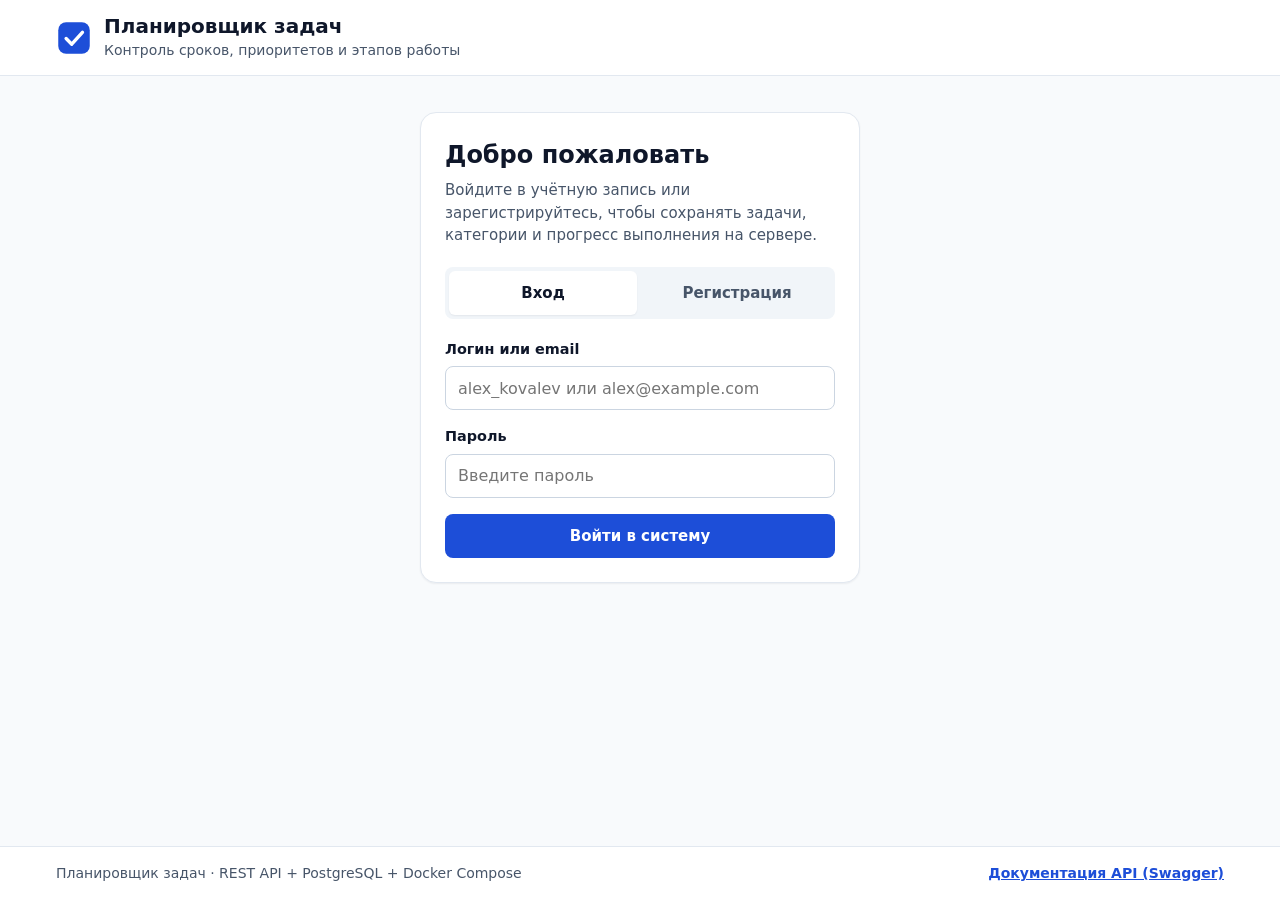
==== commit 23c7084c: "feat(frontend): add semantic responsive UI, Fetch API integration, PWA, and GitHub Pages demo" ====
--- a/frontend/index.html
+++ b/frontend/index.html
@@ -3,701 +3,198 @@
 <head>
   <meta charset="UTF-8">
   <meta name="viewport" content="width=device-width, initial-scale=1.0">
-  <meta name="description" content="Планировщик задач — спокойный контроль сроков, категорий, приоритетов и подзадач на компьютере и смартфоне">
-  <meta name="theme-color" content="#0b6a55">
-  <meta property="og:type" content="website">
-  <meta property="og:title" content="Планировщик задач — все дела дня в одном ясном фокусе">
-  <meta property="og:description" content="Сроки, приоритеты, категории и подзадачи без визуального шума. FastAPI, PostgreSQL 16, Docker Compose, WCAG 2.0 и PWA.">
-  <meta property="og:url" content="https://apelsinkos.github.io/task-planner/">
-  <meta property="og:image" content="https://apelsinkos.github.io/task-planner/icons/og-preview.png">
-  <meta name="twitter:card" content="summary_large_image">
+  <meta name="description" content="Веб-приложение для планирования и контроля личных и учебных задач">
+  <meta name="theme-color" content="#1d4ed8">
   <title>Планировщик задач</title>
   <link rel="icon" href="icons/favicon.svg" type="image/svg+xml">
   <link rel="manifest" href="manifest.webmanifest">
-  <link rel="preconnect" href="https://fonts.googleapis.com">
-  <link rel="preconnect" href="https://fonts.gstatic.com" crossorigin>
-  <link rel="stylesheet" href="https://fonts.googleapis.com/css2?family=Golos+Text:wght@400;500;600;700&family=Manrope:wght@600;700;800&display=swap">
-  <script>
-    (function () {
-      try {
-        var saved = localStorage.getItem("task_planner_theme");
-        var prefersDark = window.matchMedia && window.matchMedia("(prefers-color-scheme: dark)").matches;
-        var theme = saved === "dark" || saved === "light" ? saved : (prefersDark ? "dark" : "light");
-        if (theme === "dark") {
-          document.documentElement.setAttribute("data-theme", "dark");
-        }
-      } catch (_e) {}
-    })();
-  </script>
   <link rel="stylesheet" href="css/styles.css">
 </head>
 <body class="page">
   <a class="skip-link" href="#main-content">Перейти к основному содержимому</a>
 
-  <header class="topbar" id="topbar">
-    <div class="topbar__progress" aria-hidden="true">
-      <div class="topbar__progress-fill" id="scroll-progress-fill"></div>
-    </div>
-    <div class="container topbar__inner">
-      <a class="topbar__brand" href="#top" id="brand-link">
+  <header class="header">
+    <div class="container header__inner">
+      <div class="header__brand">
         <img
-          class="topbar__logo"
+          class="header__logo"
           src="icons/favicon.svg"
           alt="Логотип приложения Планировщик задач"
-          width="32"
-          height="32"
+          width="36"
+          height="36"
         >
-        <span class="topbar__wordmark">Планировщик<span class="topbar__wordmark-ext"> задач</span></span>
-      </a>
-
-      <nav class="topbar__anchors" id="topbar-anchors" aria-label="Разделы обзора">
-        <a class="topbar__link" href="#how-it-works">Сценарий</a>
-        <a class="topbar__link" href="#try-demo">Попробовать</a>
-        <a class="topbar__link" href="#features">Возможности</a>
+        <div>
+          <h1 class="header__title">Планировщик задач</h1>
+          <p class="header__subtitle">Контроль сроков, приоритетов и этапов работы</p>
+        </div>
+      </div>
+
+      <nav class="header__nav" aria-label="Действия пользователя" id="header-actions" hidden>
+        <span class="header__user" id="header-username"></span>
+        <button type="button" class="btn btn--primary" id="btn-open-create">+ Новая задача</button>
+        <button type="button" class="btn btn--ghost" id="btn-logout">Выйти</button>
       </nav>
-
-      <div class="topbar__controls">
-        <button
-          type="button"
-          class="icon-btn icon-btn--quiet"
-          id="btn-theme-toggle"
-          aria-label="Переключить цветовую тему"
-          title="Переключить тему"
-        >
-          <svg class="theme-icon theme-icon--sun" viewBox="0 0 24 24" width="19" height="19" fill="none" stroke="currentColor" stroke-width="1.8" stroke-linecap="round" stroke-linejoin="round" aria-hidden="true">
-            <circle cx="12" cy="12" r="4"/>
-            <path d="M12 2v2M12 20v2M4.93 4.93l1.41 1.41M17.66 17.66l1.41 1.41M2 12h2M20 12h2M6.34 17.66l-1.41 1.41M19.07 4.93l-1.41 1.41"/>
-          </svg>
-          <svg class="theme-icon theme-icon--moon" viewBox="0 0 24 24" width="19" height="19" fill="none" stroke="currentColor" stroke-width="1.8" stroke-linecap="round" stroke-linejoin="round" aria-hidden="true">
-            <path d="M21 12.79A9 9 0 1 1 11.21 3 7 7 0 0 0 21 12.79z"/>
-          </svg>
-        </button>
-
-        <nav class="topbar__guest" id="topbar-guest" aria-label="Вход в приложение">
-          <button type="button" class="btn btn--secondary btn--compact" id="btn-topbar-demo" hidden>
-            Открыть демо
-          </button>
-          <a class="btn btn--primary btn--compact" href="#auth-view" id="btn-topbar-signin">Войти</a>
-        </nav>
-
-        <nav class="topbar__user-nav" id="header-actions" aria-label="Действия пользователя" hidden>
-          <button type="button" class="btn btn--quiet btn--compact" id="btn-toggle-showcase">
-            Обзор
-          </button>
-          <span class="topbar__username" id="header-username"></span>
-          <button type="button" class="btn btn--primary btn--compact" id="btn-open-create" aria-keyshortcuts="N">
-            <svg viewBox="0 0 20 20" width="16" height="16" fill="none" stroke="currentColor" stroke-width="2" stroke-linecap="round" aria-hidden="true">
-              <path d="M10 4v12M4 10h12"/>
-            </svg>
-            <span>Новая задача</span>
-            <kbd class="btn__kbd" aria-hidden="true">N</kbd>
-          </button>
-          <button type="button" class="btn btn--ghost btn--compact" id="btn-logout">Выйти</button>
-        </nav>
-      </div>
     </div>
   </header>
 
   <main class="main" id="main-content">
-    <!-- Status & feedback notifications -->
     <div class="container">
+      <!-- Status banner for network/operation feedback -->
       <div class="alert alert--error" id="global-error" role="alert" aria-live="assertive" hidden>
         <p class="alert__text" id="global-error-text"></p>
-        <button type="button" class="btn btn--secondary btn--compact" id="btn-retry">Повторить</button>
-      </div>
-    </div>
-
-    <div class="toast" id="global-toast" role="status" aria-live="polite" hidden>
-      <span class="toast__dot" aria-hidden="true"></span>
-      <p class="toast__text" id="global-toast-text"></p>
-    </div>
-
-    <!-- ================================================================
-         VIEW 1: PRODUCT SHOWCASE + INTEGRATED AUTH (#landing-view)
-         ================================================================ -->
-    <div class="landing" id="landing-view">
-
-      <!-- Section 1: Hero Statement + Luminous Studio Stage -->
-      <section class="hero" id="top" aria-labelledby="hero-title">
-        <div class="container">
-          <div class="hero__intro">
-            <h1 class="hero__title" id="hero-title">
-              Все задачи дня — в одном ясном фокусе.
-            </h1>
-            <p class="hero__lead">
-              Сроки, приоритеты, категории и подзадачи без визуального шума —
-              одинаково удобно на компьютере и смартфоне.
+        <button type="button" class="btn btn--secondary btn--sm" id="btn-retry">Повторить</button>
+      </div>
+
+      <div class="alert alert--success" id="global-toast" role="status" aria-live="polite" hidden>
+        <p class="alert__text" id="global-toast-text"></p>
+      </div>
+
+      <!-- Authentication screen -->
+      <section class="auth-section" id="auth-view" aria-labelledby="auth-heading">
+        <div class="auth-card">
+          <div class="auth-card__intro">
+            <h2 class="auth-card__heading" id="auth-heading">Добро пожаловать</h2>
+            <p class="auth-card__lead">
+              Войдите в учётную запись или зарегистрируйтесь, чтобы сохранять задачи,
+              категории и прогресс выполнения на сервере.
             </p>
-            <div class="hero__actions">
-              <button type="button" class="btn btn--primary btn--lg" id="btn-hero-start">
-                Открыть планировщик
-              </button>
-              <a class="btn btn--secondary btn--lg" href="#how-it-works">Смотреть сценарий</a>
-            </div>
-          </div>
-
-          <!-- Signature Product Stage backed by bespoke studio renders -->
-          <div class="hero-stage" id="hero-stage" aria-hidden="true">
-            <img
-              class="hero-stage__bg hero-stage__bg--light"
-              src="images/hero-stage-light.webp"
-              alt=""
-              width="1440"
-              height="810"
-              fetchpriority="high"
+          </div>
+
+          <div class="auth-tabs" role="tablist" aria-label="Режим входа">
+            <button
+              type="button"
+              class="auth-tabs__btn auth-tabs__btn--active"
+              role="tab"
+              aria-selected="true"
+              aria-controls="login-form"
+              id="tab-login"
             >
-            <img
-              class="hero-stage__bg hero-stage__bg--dark"
-              src="images/hero-stage-dark.webp"
-              alt=""
-              width="1440"
-              height="810"
+              Вход
+            </button>
+            <button
+              type="button"
+              class="auth-tabs__btn"
+              role="tab"
+              aria-selected="false"
+              aria-controls="register-form"
+              id="tab-register"
             >
-
-            <div class="hero-window" id="hero-window">
-              <div class="hero-window__bar">
-                <div class="hero-window__meta">
-                  <span class="hero-window__date" id="hero-today-date">Четверг, 26 ноября</span>
-                  <span class="hero-window__sub">Фокус на сегодня</span>
-                </div>
-                <div class="hero-window__progress-wrap">
-                  <span class="hero-window__ratio">1 из 3 выполнено</span>
-                  <div class="hero-window__progress-track">
-                    <div class="hero-window__progress-fill"></div>
-                  </div>
-                </div>
+              Регистрация
+            </button>
+          </div>
+
+          <div class="alert alert--error" id="auth-error" role="alert" hidden>
+            <p class="alert__text" id="auth-error-text"></p>
+          </div>
+
+          <form class="form" id="login-form" novalidate>
+            <div class="form__group">
+              <label class="form__label" for="login-identifier">Логин или email</label>
+              <input
+                class="form__input"
+                type="text"
+                id="login-identifier"
+                name="login"
+                autocomplete="username"
+                placeholder="alex_kovalev или alex@example.com"
+                required
+              >
+            </div>
+            <div class="form__group">
+              <label class="form__label" for="login-password">Пароль</label>
+              <input
+                class="form__input"
+                type="password"
+                id="login-password"
+                name="password"
+                autocomplete="current-password"
+                placeholder="Введите пароль"
+                required
+              >
+            </div>
+            <button type="submit" class="btn btn--primary btn--full" id="btn-login-submit">
+              Войти в систему
+            </button>
+          </form>
+
+          <form class="form" id="register-form" hidden novalidate>
+            <div class="form__group">
+              <label class="form__label" for="reg-username">Имя пользователя</label>
+              <input
+                class="form__input"
+                type="text"
+                id="reg-username"
+                name="username"
+                autocomplete="username"
+                minlength="3"
+                maxlength="50"
+                placeholder="Минимум 3 символа"
+                required
+              >
+            </div>
+            <div class="form__group">
+              <label class="form__label" for="reg-email">Электронная почта</label>
+              <input
+                class="form__input"
+                type="email"
+                id="reg-email"
+                name="email"
+                autocomplete="email"
+                placeholder="name@example.com"
+                required
+              >
+            </div>
+            <div class="form__group">
+              <label class="form__label" for="reg-password">Пароль</label>
+              <input
+                class="form__input"
+                type="password"
+                id="reg-password"
+                name="password"
+                autocomplete="new-password"
+                minlength="6"
+                placeholder="Минимум 6 символов"
+                required
+              >
+            </div>
+            <button type="submit" class="btn btn--primary btn--full" id="btn-register-submit">
+              Создать аккаунт
+            </button>
+          </form>
+        </div>
+      </section>
+
+      <!-- Main application workspace -->
+      <section class="workspace" id="app-view" hidden aria-label="Рабочая область планировщика">
+        <!-- Stats summary -->
+        <section class="stats" aria-label="Сводная статистика задач">
+          <article class="stats__card">
+            <p class="stats__label">Всего задач</p>
+            <p class="stats__value" id="stat-total">0</p>
+          </article>
+          <article class="stats__card">
+            <p class="stats__label">В работе</p>
+            <p class="stats__value stats__value--accent" id="stat-active">0</p>
+          </article>
+          <article class="stats__card">
+            <p class="stats__label">Выполнено</p>
+            <p class="stats__value stats__value--success" id="stat-completed">0</p>
+          </article>
+          <article class="stats__card">
+            <p class="stats__label">Просрочено</p>
+            <p class="stats__value stats__value--danger" id="stat-overdue">0</p>
+          </article>
+        </section>
+
+        <div class="workspace__grid">
+          <!-- Sidebar: Categories -->
+          <aside class="sidebar" aria-labelledby="categories-heading">
+            <div class="panel">
+              <div class="panel__header">
+                <h2 class="panel__title" id="categories-heading">Категории</h2>
               </div>
 
-              <div class="hero-window__list">
-                <div class="hero-task hero-task--done">
-                  <span class="hero-task__check hero-task__check--checked">
-                    <svg viewBox="0 0 16 16" class="hero-task__check-svg">
-                      <path class="hero-task__check-path" pathLength="1" d="M3.2 8.4 L6.7 11.8 L13 4.6"/>
-                    </svg>
-                  </span>
-                  <div class="hero-task__content">
-                    <span class="hero-task__title">Спроектировать схему PostgreSQL в 3НФ</span>
-                  </div>
-                  <span class="hero-task__tag">
-                    <span class="hero-task__dot" style="background:#0f766e"></span>
-                    Бэкенд
-                  </span>
-                </div>
-
-                <div class="hero-task hero-task--focus">
-                  <span class="hero-task__bar hero-task__bar--high"></span>
-                  <span class="hero-task__check"></span>
-                  <div class="hero-task__content">
-                    <span class="hero-task__title">Проверить мобильную версию и доступность WCAG 2.0</span>
-                    <div class="hero-task__subline">
-                      <span class="hero-task__pill hero-task__pill--urgent">Сегодня, 18:00</span>
-                      <span class="hero-task__pill">Подзадачи 2/3</span>
-                    </div>
-                  </div>
-                  <span class="hero-task__tag">
-                    <span class="hero-task__dot" style="background:#7c3aed"></span>
-                    Практика
-                  </span>
-                </div>
-
-                <div class="hero-task">
-                  <span class="hero-task__bar hero-task__bar--med"></span>
-                  <span class="hero-task__check"></span>
-                  <div class="hero-task__content">
-                    <span class="hero-task__title">Подготовить 10 слайдов презентации к защите</span>
-                  </div>
-                  <span class="hero-task__tag">
-                    <span class="hero-task__dot" style="background:#2563eb"></span>
-                    Учёба
-                  </span>
-                </div>
-              </div>
-
-              <div class="hero-window__foot">
-                <div class="hero-stat">
-                  <span class="hero-stat__k">Всего</span>
-                  <strong class="hero-stat__v">3</strong>
-                </div>
-                <div class="hero-stat">
-                  <span class="hero-stat__k">В работе</span>
-                  <strong class="hero-stat__v hero-stat__v--accent">2</strong>
-                </div>
-                <div class="hero-stat">
-                  <span class="hero-stat__k">Готово</span>
-                  <strong class="hero-stat__v hero-stat__v--ok">1</strong>
-                </div>
-                <div class="hero-stat">
-                  <span class="hero-stat__k">Просрочено</span>
-                  <strong class="hero-stat__v">0</strong>
-                </div>
-              </div>
-            </div>
-          </div>
-        </div>
-      </section>
-
-      <!-- Section 2: Apple-Style Pinned Scroll Reel -->
-      <section class="reel" id="how-it-works" aria-labelledby="story-title">
-        <div class="container">
-          <div class="section-head section-head--center">
-            <h2 class="section-title" id="story-title">Как из списка складывается порядок</h2>
-            <p class="section-lead">
-              Прокрутите страницу или нажмите на любой этап — планировщик выстраивает
-              приоритеты, раскрывает подзадачи и собирает живую статистику дня.
-            </p>
-          </div>
-
-          <div class="reel__track" id="story-track">
-            <div class="reel__sticky">
-              <!-- Horizontal Apple-style chapter pill tabs -->
-              <div class="reel-tabs" role="group" aria-label="Этапы работы с задачами" id="story-steps-list">
-                <button
-                  type="button"
-                  class="reel-tab"
-                  data-step="0"
-                  data-jump-step="0"
-                  data-active="true"
-                  aria-current="step"
-                >
-                  <span class="reel-tab__num">01</span>
-                  <span class="reel-tab__label">Единый список</span>
-                  <span class="reel-tab__meter" aria-hidden="true"><span class="reel-tab__meter-fill"></span></span>
-                </button>
-
-                <button
-                  type="button"
-                  class="reel-tab"
-                  data-step="1"
-                  data-jump-step="1"
-                  data-active="false"
-                >
-                  <span class="reel-tab__num">02</span>
-                  <span class="reel-tab__label">Приоритеты и шаги</span>
-                  <span class="reel-tab__meter" aria-hidden="true"><span class="reel-tab__meter-fill"></span></span>
-                </button>
-
-                <button
-                  type="button"
-                  class="reel-tab"
-                  data-step="2"
-                  data-jump-step="2"
-                  data-active="false"
-                >
-                  <span class="reel-tab__num">03</span>
-                  <span class="reel-tab__label">Картина дня</span>
-                  <span class="reel-tab__meter" aria-hidden="true"><span class="reel-tab__meter-fill"></span></span>
-                </button>
-              </div>
-
-              <p class="reel__caption" id="story-phase-caption" aria-live="polite">
-                Задачи из заметок, чатов и почты выравниваются в один чистый список с категориями и сроками.
-              </p>
-
-              <!-- Pinned scrubbed architectural canvas -->
-              <div class="reel-stage" id="story-stage" aria-hidden="true">
-                <div class="reel-stage__chrome">
-                  <div class="reel-stage__dots">
-                    <span></span><span></span><span></span>
-                  </div>
-                  <span class="reel-stage__title">Мои задачи</span>
-                  <span class="reel-stage__chip" id="story-stage-chip">01 · Сбор</span>
-                </div>
-
-                <div class="reel-stage__canvas">
-                  <div class="stage-slip" data-slip="0">
-                    <span class="stage-slip__bar stage-slip__bar--low"></span>
-                    <span class="stage-slip__dot" style="background:#0f766e"></span>
-                    <span class="stage-slip__text">Обновить README и схему развёртывания</span>
-                    <span class="stage-slip__meta">Работа · Пт</span>
-                  </div>
-
-                  <div class="stage-slip stage-slip--featured" data-slip="1">
-                    <div class="stage-slip__top">
-                      <span class="stage-slip__bar stage-slip__bar--high"></span>
-                      <span class="stage-slip__dot" style="background:#7c3aed"></span>
-                      <span class="stage-slip__text">Подготовить отчёт и защиту практики</span>
-                      <span class="stage-slip__priority">Высокий</span>
-                    </div>
-
-                    <div class="stage-slip__expand" id="stage-featured-expand">
-                      <div class="stage-subtask" data-sub="0">
-                        <span class="stage-subtask__box">
-                          <svg viewBox="0 0 16 16"><path pathLength="1" d="M3 8.5 L6.5 12 L13 4.5"/></svg>
-                        </span>
-                        <span class="stage-subtask__title">Оформить разделы 1–4 по методическим указаниям</span>
-                      </div>
-                      <div class="stage-subtask" data-sub="1">
-                        <span class="stage-subtask__box">
-                          <svg viewBox="0 0 16 16"><path pathLength="1" d="M3 8.5 L6.5 12 L13 4.5"/></svg>
-                        </span>
-                        <span class="stage-subtask__title">Проверить мобильную версию и доступность</span>
-                      </div>
-                      <div class="stage-subtask" data-sub="2">
-                        <span class="stage-subtask__box">
-                          <svg viewBox="0 0 16 16"><path pathLength="1" d="M3 8.5 L6.5 12 L13 4.5"/></svg>
-                        </span>
-                        <span class="stage-subtask__title">Прогнать pytest и Docker healthcheck</span>
-                      </div>
-                      <div class="stage-progress">
-                        <div class="stage-progress__track">
-                          <div class="stage-progress__fill" id="stage-progress-fill"></div>
-                        </div>
-                        <span class="stage-progress__pct" id="stage-progress-pct">0%</span>
-                      </div>
-                    </div>
-                  </div>
-
-                  <div class="stage-slip" data-slip="2">
-                    <span class="stage-slip__bar stage-slip__bar--med"></span>
-                    <span class="stage-slip__dot" style="background:#2563eb"></span>
-                    <span class="stage-slip__text">Проверить бэкап PostgreSQL через pg_dump</span>
-                    <span class="stage-slip__meta">Учёба · Чт</span>
-                  </div>
-
-                  <div class="stage-slip" data-slip="3">
-                    <span class="stage-slip__bar stage-slip__bar--low"></span>
-                    <span class="stage-slip__dot" style="background:#b45309"></span>
-                    <span class="stage-slip__text">Составить план подготовки к зимней сессии</span>
-                    <span class="stage-slip__meta">Личное · Вс</span>
-                  </div>
-
-                  <!-- Phase 3 summary telemetry bar -->
-                  <div class="stage-summary" id="stage-summary">
-                    <div class="stage-summary__ring">
-                      <svg viewBox="0 0 56 56" width="52" height="52">
-                        <circle class="stage-summary__ring-bg" cx="28" cy="28" r="22"/>
-                        <circle class="stage-summary__ring-arc" id="stage-ring-arc" cx="28" cy="28" r="22" pathLength="1"/>
-                      </svg>
-                      <span class="stage-summary__ring-num">67%</span>
-                    </div>
-                    <div class="stage-summary__stats">
-                      <div class="stage-summary__cell">
-                        <span class="stage-summary__k">Всего</span>
-                        <strong class="stage-summary__v">6</strong>
-                      </div>
-                      <div class="stage-summary__cell">
-                        <span class="stage-summary__k">В работе</span>
-                        <strong class="stage-summary__v stage-summary__v--accent">2</strong>
-                      </div>
-                      <div class="stage-summary__cell">
-                        <span class="stage-summary__k">Готово</span>
-                        <strong class="stage-summary__v stage-summary__v--ok">4</strong>
-                      </div>
-                      <div class="stage-summary__cell">
-                        <span class="stage-summary__k">Просрочено</span>
-                        <strong class="stage-summary__v">0</strong>
-                      </div>
-                    </div>
-                  </div>
-                </div>
-              </div>
-            </div>
-          </div>
-        </div>
-      </section>
-
-      <!-- Section 3: Authentic Interactive Day-Focus Sandbox -->
-      <section class="sandbox" id="try-demo" aria-labelledby="sandbox-title">
-        <div class="container">
-          <div class="sandbox__grid">
-            <div class="sandbox__info">
-              <h2 class="section-title" id="sandbox-title">Попробуйте отметить задачи прямо здесь</h2>
-              <p class="section-lead">
-                Переключайте категории, закрывайте задачи и подзадачи — прогресс дня
-                пересчитывается без перезагрузки страницы.
-              </p>
-
-              <div class="sandbox-meter">
-                <div class="sandbox-meter__head">
-                  <span class="sandbox-meter__label">Прогресс примера</span>
-                  <strong class="sandbox-meter__pct" id="sandbox-pct">25%</strong>
-                </div>
-                <div class="sandbox-meter__track" aria-hidden="true">
-                  <div class="sandbox-meter__fill" id="sandbox-fill"></div>
-                </div>
-                <p class="sandbox-meter__meta" id="sandbox-summary">Выполнено 1 из 4 задач</p>
-                <p class="sandbox-meter__status" id="sandbox-status" role="status" aria-live="polite"></p>
-                <div class="sandbox-meter__actions">
-                  <button type="button" class="btn btn--primary btn--compact" id="btn-sandbox-open">
-                    Открыть планировщик
-                  </button>
-                  <button type="button" class="btn btn--secondary btn--compact" id="btn-sandbox-reset">
-                    Сбросить пример
-                  </button>
-                </div>
-              </div>
-            </div>
-
-            <div class="sandbox-board" id="sandbox-board" aria-label="Интерактивный пример списка задач">
-              <div class="sandbox-board__filters" role="group" aria-label="Фильтр примеров по категории" id="sandbox-filters">
-                <button type="button" class="sandbox-pill sandbox-pill--active" data-sandbox-cat="all" aria-pressed="true">Все</button>
-                <button type="button" class="sandbox-pill" data-sandbox-cat="Практика" aria-pressed="false">Практика</button>
-                <button type="button" class="sandbox-pill" data-sandbox-cat="Бэкенд" aria-pressed="false">Бэкенд</button>
-                <button type="button" class="sandbox-pill" data-sandbox-cat="Учёба" aria-pressed="false">Учёба</button>
-              </div>
-              <ul class="sandbox-list" id="sandbox-list"></ul>
-            </div>
-          </div>
-        </div>
-      </section>
-
-      <!-- Section 4: Quiet Capability Pillars -->
-      <section class="pillars" id="features" aria-labelledby="features-title">
-        <div class="container">
-          <div class="section-head">
-            <h2 class="section-title" id="features-title">Продумано для ежедневной работы</h2>
-          </div>
-          <div class="pillars__grid">
-            <article class="pillar">
-              <span class="pillar__icon" aria-hidden="true">
-                <svg viewBox="0 0 24 24" width="22" height="22" fill="none" stroke="currentColor" stroke-width="1.8" stroke-linecap="round" stroke-linejoin="round">
-                  <rect x="3" y="4" width="18" height="16" rx="3"/>
-                  <path d="M8 10h8M8 14h5"/>
-                </svg>
-              </span>
-              <h3 class="pillar__title">Категории, сроки и подзадачи</h3>
-              <p class="pillar__body">
-                Три уровня приоритета, цветовые метки, автоматическая подсветка просрочек
-                и пошаговый прогресс для крупных задач.
-              </p>
-            </article>
-
-            <article class="pillar">
-              <span class="pillar__icon" aria-hidden="true">
-                <svg viewBox="0 0 24 24" width="22" height="22" fill="none" stroke="currentColor" stroke-width="1.8" stroke-linecap="round" stroke-linejoin="round">
-                  <rect x="5" y="2" width="14" height="20" rx="3"/>
-                  <path d="M12 18h.01"/>
-                </svg>
-              </span>
-              <h3 class="pillar__title">Адаптивность и WCAG 2.0</h3>
-              <p class="pillar__body">
-                Светлая и тёмная темы, удобная мобильная версия от 390px, быстрые клавиши
-                <code>/</code> и <code>N</code>, контрастность и фокус с клавиатуры.
-              </p>
-            </article>
-
-            <article class="pillar">
-              <span class="pillar__icon" aria-hidden="true">
-                <svg viewBox="0 0 24 24" width="22" height="22" fill="none" stroke="currentColor" stroke-width="1.8" stroke-linecap="round" stroke-linejoin="round">
-                  <path d="M12 2L4 6v6c0 5.25 3.4 9.74 8 11 4.6-1.26 8-5.75 8-11V6l-8-4z"/>
-                  <path d="M9.5 12l1.8 1.8 3.7-3.8"/>
-                </svg>
-              </span>
-              <h3 class="pillar__title">Надёжный стек и PWA</h3>
-              <p class="pillar__body">
-                FastAPI, PostgreSQL 16 в третьей нормальной форме, защита JWT и bcrypt,
-                запуск через Docker Compose и кэш Service Worker.
-              </p>
-            </article>
-          </div>
-        </div>
-      </section>
-
-      <!-- Section 5: Integrated Visual Split Authentication -->
-      <section class="auth-section" id="auth-view" aria-labelledby="auth-heading">
-        <div class="container">
-          <div class="auth-shell">
-            <div class="auth-shell__visual">
-              <div class="auth-photo">
-                <img
-                  class="auth-photo__img"
-                  src="images/auth-visual.webp"
-                  alt="Минималистичная композиция рабочего стола: изумрудная стеклянная призма, матовый керамический лоток и алюминиевый цилиндр"
-                  width="960"
-                  height="960"
-                  decoding="async"
-                >
-              </div>
-              <div class="auth-shell__copy">
-                <h2 class="section-title auth-shell__title" id="auth-heading">Откройте свой планировщик</h2>
-                <p class="auth-shell__lead">
-                  Войдите в учётную запись или создайте новую за пару секунд — задачи,
-                  категории и подзадачи хранятся в PostgreSQL под вашим токеном JWT.
-                </p>
-                <div class="auth-shell__demo-wrap" id="auth-demo-wrap" hidden>
-                  <button type="button" class="btn btn--secondary" id="btn-auth-demo">
-                    Открыть демо без регистрации
-                  </button>
-                </div>
-              </div>
-            </div>
-
-            <div class="auth-card">
-              <div class="auth-card__head">
-                <h3 class="auth-card__title">Личный кабинет</h3>
-                <p class="auth-card__sub">Вход по логину или email · защита сессии JWT</p>
-              </div>
-              <div class="segmented" data-active-index="0" id="auth-segmented">
-                <span class="segmented__thumb" aria-hidden="true"></span>
-                <div class="segmented__tabs" role="tablist" aria-label="Режим входа">
-                  <button
-                    type="button"
-                    class="segmented__btn segmented__btn--active"
-                    role="tab"
-                    aria-selected="true"
-                    aria-controls="login-form"
-                    tabindex="0"
-                    id="tab-login"
-                  >
-                    Вход
-                  </button>
-                  <button
-                    type="button"
-                    class="segmented__btn"
-                    role="tab"
-                    aria-selected="false"
-                    aria-controls="register-form"
-                    tabindex="-1"
-                    id="tab-register"
-                  >
-                    Регистрация
-                  </button>
-                </div>
-              </div>
-
-              <div class="alert alert--error" id="auth-error" role="alert" hidden>
-                <p class="alert__text" id="auth-error-text"></p>
-              </div>
-
-              <form class="form" id="login-form" method="post" role="tabpanel" aria-labelledby="tab-login" novalidate>
-                <div class="form__group">
-                  <label class="form__label" for="login-identifier">Логин или email</label>
-                  <input
-                    class="form__input"
-                    type="text"
-                    id="login-identifier"
-                    name="login"
-                    autocomplete="username"
-                    placeholder="demo_user или demo@example.com"
-                    required
-                  >
-                </div>
-                <div class="form__group">
-                  <label class="form__label" for="login-password">Пароль</label>
-                  <input
-                    class="form__input"
-                    type="password"
-                    id="login-password"
-                    name="password"
-                    autocomplete="current-password"
-                    placeholder="Введите пароль"
-                    required
-                  >
-                </div>
-                <button type="submit" class="btn btn--primary btn--full" id="btn-login-submit">
-                  Войти в систему
-                </button>
-              </form>
-
-              <form class="form" id="register-form" method="post" role="tabpanel" aria-labelledby="tab-register" hidden novalidate>
-                <div class="form__group">
-                  <label class="form__label" for="reg-username">Имя пользователя</label>
-                  <input
-                    class="form__input"
-                    type="text"
-                    id="reg-username"
-                    name="username"
-                    autocomplete="username"
-                    minlength="3"
-                    maxlength="50"
-                    placeholder="Минимум 3 символа"
-                    required
-                  >
-                </div>
-                <div class="form__group">
-                  <label class="form__label" for="reg-email">Электронная почта</label>
-                  <input
-                    class="form__input"
-                    type="email"
-                    id="reg-email"
-                    name="email"
-                    autocomplete="email"
-                    maxlength="120"
-                    placeholder="name@example.com"
-                    required
-                  >
-                </div>
-                <div class="form__group">
-                  <label class="form__label" for="reg-password">Пароль</label>
-                  <input
-                    class="form__input"
-                    type="password"
-                    id="reg-password"
-                    name="password"
-                    autocomplete="new-password"
-                    minlength="6"
-                    placeholder="Минимум 6 символов"
-                    required
-                  >
-                </div>
-                <button type="submit" class="btn btn--primary btn--full" id="btn-register-submit">
-                  Создать аккаунт
-                </button>
-              </form>
-            </div>
-          </div>
-        </div>
-      </section>
-
-    </div>
-
-    <!-- ================================================================
-         VIEW 2: WORKSPACE (#app-view)
-         ================================================================ -->
-    <section class="workspace-wrap" id="app-view" hidden aria-label="Рабочая область планировщика">
-      <div class="container">
-        <div class="workspace-shell">
-          <!-- Desktop Sidebar -->
-          <aside class="ws-sidebar" aria-label="Навигация и категории">
-            <div class="ws-sidebar__section">
-              <p class="ws-sidebar__label">Представления</p>
-              <nav class="smart-nav" aria-label="Быстрые фильтры">
-                <button type="button" class="smart-nav__item smart-nav__item--active" data-smart="all" id="smart-all">
-                  <span class="smart-nav__left">
-                    <svg class="smart-nav__icon" viewBox="0 0 20 20" width="16" height="16" fill="none" stroke="currentColor" stroke-width="1.8" stroke-linecap="round" stroke-linejoin="round" aria-hidden="true">
-                      <rect x="3" y="4" width="14" height="12" rx="2.5"/>
-                      <path d="M7 8h6M7 12h4"/>
-                    </svg>
-                    <span>Все задачи</span>
-                  </span>
-                  <span class="smart-nav__count" id="nav-count-total">0</span>
-                </button>
-                <button type="button" class="smart-nav__item" data-smart="active" id="smart-active">
-                  <span class="smart-nav__left">
-                    <svg class="smart-nav__icon" viewBox="0 0 20 20" width="16" height="16" fill="none" stroke="currentColor" stroke-width="1.8" stroke-linecap="round" stroke-linejoin="round" aria-hidden="true">
-                      <circle cx="10" cy="10" r="6.5"/>
-                      <path d="M10 6.5v3.8l2.5 1.5"/>
-                    </svg>
-                    <span>В работе</span>
-                  </span>
-                  <span class="smart-nav__count" id="nav-count-active">0</span>
-                </button>
-                <button type="button" class="smart-nav__item" data-smart="completed" id="smart-completed">
-                  <span class="smart-nav__left">
-                    <svg class="smart-nav__icon" viewBox="0 0 20 20" width="16" height="16" fill="none" stroke="currentColor" stroke-width="1.8" stroke-linecap="round" stroke-linejoin="round" aria-hidden="true">
-                      <circle cx="10" cy="10" r="6.5"/>
-                      <path d="M7.2 10.2l2 2 3.8-4"/>
-                    </svg>
-                    <span>Выполнено</span>
-                  </span>
-                  <span class="smart-nav__count" id="nav-count-completed">0</span>
-                </button>
-                <button type="button" class="smart-nav__item smart-nav__item--danger" data-smart="overdue" id="smart-overdue">
-                  <span class="smart-nav__left">
-                    <svg class="smart-nav__icon" viewBox="0 0 20 20" width="16" height="16" fill="none" stroke="currentColor" stroke-width="1.8" stroke-linecap="round" stroke-linejoin="round" aria-hidden="true">
-                      <circle cx="10" cy="10" r="6.5"/>
-                      <path d="M10 6.8v3.6M10 13.2h.01"/>
-                    </svg>
-                    <span>Просрочено</span>
-                  </span>
-                  <span class="smart-nav__count" id="nav-count-overdue">0</span>
-                </button>
-              </nav>
-            </div>
-
-            <div class="ws-sidebar__section">
-              <p class="ws-sidebar__label" id="categories-heading">Категории</p>
-              <ul class="category-list" id="category-list" aria-labelledby="categories-heading"></ul>
+              <ul class="category-list" id="category-list" aria-label="Фильтр по категориям"></ul>
 
               <form class="category-form" id="category-form" aria-label="Добавить новую категорию">
                 <div class="category-form__row">
@@ -715,141 +212,57 @@
                     class="category-form__color"
                     type="color"
                     id="new-category-color"
-                    value="#0b6a55"
+                    value="#2563eb"
                     title="Выбрать цвет категории"
                   >
                 </div>
-                <button type="submit" class="btn btn--secondary btn--full btn--compact">Добавить категорию</button>
+                <button type="submit" class="btn btn--secondary btn--full">Добавить категорию</button>
               </form>
             </div>
           </aside>
 
-          <!-- Main Planner Surface -->
-          <div class="ws-main">
-            <div class="ws-main__top">
-              <div class="ws-header">
-                <div class="ws-header__titles">
-                  <p class="ws-header__date" id="ws-date"></p>
-                  <h1 class="ws-header__title" id="ws-greeting">Мои задачи</h1>
+          <!-- Main column: Filters & Tasks -->
+          <section class="tasks-area" aria-labelledby="tasks-heading">
+            <div class="panel">
+              <div class="panel__header panel__header--wrap">
+                <h2 class="panel__title" id="tasks-heading">Список задач</h2>
+                <button type="button" class="btn btn--primary tasks-area__mobile-add" id="btn-open-create-mobile">
+                  + Добавить задачу
+                </button>
+              </div>
+
+              <div class="toolbar" role="search" aria-label="Поиск и фильтрация задач">
+                <div class="toolbar__field toolbar__field--search">
+                  <label class="form__label form__label--sm" for="filter-search">Поиск</label>
+                  <input
+                    class="form__input"
+                    type="search"
+                    id="filter-search"
+                    placeholder="Поиск по названию или описанию..."
+                  >
                 </div>
-                <div class="ws-header__right">
-                  <div class="ws-progress-pill">
-                    <p class="ws-header__summary" id="ws-progress-label">0 из 0 выполнено</p>
-                    <div class="ws-progress" aria-hidden="true">
-                      <div class="ws-progress__fill" id="ws-progress-fill"></div>
-                    </div>
-                  </div>
-                  <button type="button" class="btn btn--primary ws-header__mobile-add" id="btn-open-create-mobile">
-                    <svg viewBox="0 0 20 20" width="16" height="16" fill="none" stroke="currentColor" stroke-width="2" stroke-linecap="round" aria-hidden="true">
-                      <path d="M10 4v12M4 10h12"/>
-                    </svg>
-                    <span>Задача</span>
-                  </button>
-                </div>
-              </div>
-            </div>
-
-            <!-- Interactive KPI strip -->
-            <section class="metrics" aria-label="Сводная статистика задач">
-              <button type="button" class="metrics__cell" data-metric-filter="all">
-                <span class="metrics__label">Всего</span>
-                <span class="metrics__value" id="stat-total">0</span>
-              </button>
-              <button type="button" class="metrics__cell" data-metric-filter="active">
-                <span class="metrics__label">В работе</span>
-                <span class="metrics__value metrics__value--accent" id="stat-active">0</span>
-              </button>
-              <button type="button" class="metrics__cell" data-metric-filter="completed">
-                <span class="metrics__label">Выполнено</span>
-                <span class="metrics__value metrics__value--ok" id="stat-completed">0</span>
-              </button>
-              <button type="button" class="metrics__cell" data-metric-filter="overdue">
-                <span class="metrics__label">Просрочено</span>
-                <span class="metrics__value metrics__value--danger" id="stat-overdue">0</span>
-              </button>
-            </section>
-
-            <!-- Mobile horizontal category strip -->
-            <section class="mobile-cats" aria-label="Категории на мобильном экране">
-              <div class="mobile-cats__strip" id="mobile-category-strip"></div>
-              <button
-                type="button"
-                class="mobile-cats__add-btn"
-                id="btn-mobile-cat-toggle"
-                aria-expanded="false"
-                aria-controls="mobile-cat-drawer"
-                aria-label="Управление категориями"
-                title="Добавить или удалить категорию"
-              >
-                +
-              </button>
-            </section>
-            <div class="mobile-cat-drawer" id="mobile-cat-drawer" hidden>
-              <form class="mobile-cat-drawer__form" id="mobile-category-form" aria-label="Создать категорию">
-                <label class="sr-only" for="mobile-category-name">Название категории</label>
-                <input
-                  class="form__input form__input--compact"
-                  type="text"
-                  id="mobile-category-name"
-                  maxlength="60"
-                  placeholder="Название категории"
-                  required
-                >
-                <label class="sr-only" for="mobile-category-color">Цвет категории</label>
-                <input
-                  class="category-form__color"
-                  type="color"
-                  id="mobile-category-color"
-                  value="#0b6a55"
-                  title="Цвет категории"
-                >
-                <button type="submit" class="btn btn--secondary btn--compact">Добавить</button>
-              </form>
-              <ul class="mobile-cat-drawer__list" id="mobile-category-manage-list" aria-label="Удаление категорий"></ul>
-            </div>
-
-            <!-- Search & Filters Toolbar -->
-            <div class="ws-toolbar" role="search" aria-label="Поиск и фильтрация задач">
-              <div class="ws-toolbar__search-wrap">
-                <label class="sr-only" for="filter-search">Поиск задач</label>
-                <svg class="ws-toolbar__search-icon" viewBox="0 0 20 20" width="18" height="18" fill="none" stroke="currentColor" stroke-width="1.8" stroke-linecap="round" stroke-linejoin="round" aria-hidden="true">
-                  <circle cx="9" cy="9" r="5.5"/>
-                  <path d="M13.5 13.5 L17 17"/>
-                </svg>
-                <input
-                  class="form__input ws-toolbar__search-input"
-                  type="search"
-                  id="filter-search"
-                  maxlength="100"
-                  placeholder="Поиск задач..."
-                  aria-keyshortcuts="/"
-                >
-                <kbd class="ws-toolbar__kbd" aria-hidden="true">/</kbd>
-              </div>
-
-              <div class="ws-toolbar__filters">
-                <div class="ws-toolbar__field">
-                  <label class="sr-only" for="filter-status">Состояние</label>
+
+                <div class="toolbar__field">
+                  <label class="form__label form__label--sm" for="filter-status">Состояние</label>
                   <select class="form__select" id="filter-status">
-                    <option value="all">Все статусы</option>
+                    <option value="all">Все задачи</option>
                     <option value="active">Активные</option>
                     <option value="completed">Выполненные</option>
-                    <option value="overdue">Просроченные</option>
                   </select>
                 </div>
 
-                <div class="ws-toolbar__field">
-                  <label class="sr-only" for="filter-priority">Приоритет</label>
+                <div class="toolbar__field">
+                  <label class="form__label form__label--sm" for="filter-priority">Приоритет</label>
                   <select class="form__select" id="filter-priority">
-                    <option value="">Приоритет</option>
+                    <option value="">Любой</option>
                     <option value="high">Высокий</option>
                     <option value="medium">Средний</option>
                     <option value="low">Низкий</option>
                   </select>
                 </div>
 
-                <div class="ws-toolbar__field">
-                  <label class="sr-only" for="filter-sort">Сортировка</label>
+                <div class="toolbar__field">
+                  <label class="form__label form__label--sm" for="filter-sort">Сортировка</label>
                   <select class="form__select" id="filter-sort">
                     <option value="created_at">Сначала новые</option>
                     <option value="due_date">По сроку</option>
@@ -857,49 +270,37 @@
                   </select>
                 </div>
               </div>
-            </div>
-
-            <!-- Active filter context heading -->
-            <div class="ws-list-head">
-              <h2 class="ws-list-head__title" id="tasks-heading">Все задачи</h2>
-              <button type="button" class="ws-list-head__reset" id="btn-reset-filters" hidden>
-                Сбросить фильтры
-              </button>
-            </div>
-
-            <!-- Loading skeleton state -->
-            <div class="skeleton-list" id="tasks-loading" aria-live="polite" hidden>
-              <span class="sr-only">Загрузка списка задач с сервера...</span>
-              <div class="skeleton-row" aria-hidden="true"></div>
-              <div class="skeleton-row" aria-hidden="true"></div>
-              <div class="skeleton-row" aria-hidden="true"></div>
-            </div>
-
-            <!-- Empty state -->
-            <div class="state-box" id="tasks-empty" hidden>
-              <p class="state-box__title" id="tasks-empty-title">Список задач пока пуст</p>
-              <p class="state-box__text" id="tasks-empty-text">
-                Добавьте первую задачу или измените параметры фильтрации.
-              </p>
-              <button type="button" class="btn btn--primary" id="btn-empty-create">
-                Создать задачу
-              </button>
-            </div>
-
-            <!-- Task rows -->
-            <ul class="task-rows" id="task-list" aria-label="Задачи пользователя"></ul>
-          </div>
-        </div>
-      </div>
-    </section>
+
+              <!-- Loading state -->
+              <div class="state-box" id="tasks-loading" aria-live="polite" hidden>
+                <div class="spinner" aria-hidden="true"></div>
+                <p class="state-box__text">Загрузка списка задач с сервера...</p>
+              </div>
+
+              <!-- Empty state -->
+              <div class="state-box" id="tasks-empty" hidden>
+                <p class="state-box__title">Задач пока нет</p>
+                <p class="state-box__text">
+                  Создайте первую задачу или измените параметры фильтрации.
+                </p>
+                <button type="button" class="btn btn--primary" id="btn-empty-create">
+                  + Создать задачу
+                </button>
+              </div>
+
+              <!-- Task cards list -->
+              <ul class="task-list" id="task-list" aria-label="Задачи пользователя"></ul>
+            </div>
+          </section>
+        </div>
+      </section>
+    </div>
   </main>
 
   <footer class="footer">
     <div class="container footer__inner">
-      <p class="footer__text">Планировщик задач — FastAPI, PostgreSQL и Docker Compose</p>
-      <a class="footer__link" href="/docs" target="_blank" rel="noopener noreferrer" id="footer-api-link">
-        Документация API (Swagger)
-      </a>
+      <p class="footer__text">Планировщик задач · REST API + PostgreSQL + Docker Compose</p>
+      <a class="footer__link" href="/docs" target="_blank" rel="noopener noreferrer">Документация API (Swagger)</a>
     </div>
   </footer>
 
@@ -909,82 +310,76 @@
     <div class="modal__dialog">
       <div class="modal__header">
         <h2 class="modal__title" id="task-modal-title">Новая задача</h2>
-        <button type="button" class="icon-btn icon-btn--quiet" data-close-modal="task-modal" aria-label="Закрыть окно">
-          <svg viewBox="0 0 20 20" width="18" height="18" fill="none" stroke="currentColor" stroke-width="1.8" stroke-linecap="round" aria-hidden="true">
-            <path d="M5 5l10 10M15 5L5 15"/>
-          </svg>
-        </button>
-      </div>
-
-      <div class="modal__body">
-        <div class="alert alert--error" id="task-form-error" role="alert" hidden>
-          <p class="alert__text" id="task-form-error-text"></p>
-        </div>
-
-        <form class="form" id="task-form" novalidate>
-          <input type="hidden" id="task-id">
-
+        <button type="button" class="icon-btn" data-close-modal="task-modal" aria-label="Закрыть окно">✕</button>
+      </div>
+
+      <div class="alert alert--error" id="task-form-error" role="alert" hidden>
+        <p class="alert__text" id="task-form-error-text"></p>
+      </div>
+
+      <form class="form" id="task-form" novalidate>
+        <input type="hidden" id="task-id">
+
+        <div class="form__group">
+          <label class="form__label" for="task-title">Название задачи *</label>
+          <input
+            class="form__input"
+            type="text"
+            id="task-title"
+            maxlength="200"
+            placeholder="Например: Подготовить презентацию к защите"
+            required
+          >
+        </div>
+
+        <div class="form__group">
+          <label class="form__label" for="task-description">Описание</label>
+          <textarea
+            class="form__textarea"
+            id="task-description"
+            rows="3"
+            maxlength="2000"
+            placeholder="Подробности, заметки, критерии готовности..."
+          ></textarea>
+        </div>
+
+        <div class="form__grid">
           <div class="form__group">
-            <label class="form__label" for="task-title">Название задачи *</label>
-            <input
-              class="form__input"
-              type="text"
-              id="task-title"
-              maxlength="200"
-              placeholder="Например: Подготовить презентацию к защите"
-              required
-            >
+            <label class="form__label" for="task-category">Категория</label>
+            <select class="form__select" id="task-category">
+              <option value="">Без категории</option>
+            </select>
           </div>
 
           <div class="form__group">
-            <label class="form__label" for="task-description">Описание</label>
-            <textarea
-              class="form__textarea"
-              id="task-description"
-              rows="3"
-              maxlength="2000"
-              placeholder="Подробности, заметки, критерии готовности..."
-            ></textarea>
-          </div>
-
-          <div class="form__grid">
-            <div class="form__group">
-              <label class="form__label" for="task-category">Категория</label>
-              <select class="form__select" id="task-category">
-                <option value="">Без категории</option>
-              </select>
-            </div>
-
-            <div class="form__group">
-              <label class="form__label" for="task-priority">Приоритет</label>
-              <select class="form__select" id="task-priority">
-                <option value="low">Низкий</option>
-                <option value="medium" selected>Средний</option>
-                <option value="high">Высокий</option>
-              </select>
-            </div>
-
-            <div class="form__group">
-              <label class="form__label" for="task-status">Статус</label>
-              <select class="form__select" id="task-status">
-                <option value="todo">К выполнению</option>
-                <option value="in_progress">В работе</option>
-                <option value="done">Выполнено</option>
-              </select>
-            </div>
-
-            <div class="form__group">
-              <label class="form__label" for="task-due-date">Срок выполнения</label>
-              <input class="form__input" type="date" id="task-due-date">
-            </div>
-          </div>
-
-          <div class="modal__footer">
-            <button type="button" class="btn btn--ghost" data-close-modal="task-modal">Отмена</button>
-            <button type="submit" class="btn btn--primary" id="btn-save-task">Сохранить</button>
-          </div>
-        </form>
-      </div>
+            <label class="form__label" for="task-priority">Приоритет</label>
+            <select class="form__select" id="task-priority">
+              <option value="low">Низкий</option>
+              <option value="medium" selected>Средний</option>
+              <option value="high">Высокий</option>
+            </select>
+          </div>
+
+          <div class="form__group">
+            <label class="form__label" for="task-status">Статус</label>
+            <select class="form__select" id="task-status">
+              <option value="todo">К выполнению</option>
+              <option value="in_progress">В работе</option>
+              <option value="done">Выполнено</option>
+            </select>
+          </div>
+
+          <div class="form__group">
+            <label class="form__label" for="task-due-date">Срок выполнения</label>
+            <input class="form__input" type="date" id="task-due-date">
+          </div>
+        </div>
+
+        <div class="modal__footer">
+          <button type="button" class="btn btn--ghost" data-close-modal="task-modal">Отмена</button>
+          <button type="submit" class="btn btn--primary" id="btn-save-task">Сохранить</button>
+        </div>
+      </form>
     </div>
   </div>
 
@@ -994,27 +389,16 @@
     <div class="modal__dialog">
       <div class="modal__header">
         <h2 class="modal__title" id="detail-modal-title">Детали задачи</h2>
-        <button type="button" class="icon-btn icon-btn--quiet" data-close-modal="detail-modal" aria-label="Закрыть окно">
-          <svg viewBox="0 0 20 20" width="18" height="18" fill="none" stroke="currentColor" stroke-width="1.8" stroke-linecap="round" aria-hidden="true">
-            <path d="M5 5l10 10M15 5L5 15"/>
-          </svg>
-        </button>
-      </div>
-
-      <div class="modal__body detail-body">
+        <button type="button" class="icon-btn" data-close-modal="detail-modal" aria-label="Закрыть окно">✕</button>
+      </div>
+
+      <div class="detail-body">
         <div class="detail-meta" id="detail-badges"></div>
         <p class="detail-description" id="detail-description"></p>
         <p class="detail-dates" id="detail-dates"></p>
 
         <section class="subtasks" aria-labelledby="subtasks-heading">
-          <div class="subtasks__head">
-            <h3 class="subtasks__heading" id="subtasks-heading">Подзадачи</h3>
-            <span class="subtasks__ratio" id="detail-subtasks-ratio"></span>
-          </div>
-          <div class="subtasks__bar" id="detail-subtasks-bar" hidden>
-            <div class="subtasks__bar-fill" id="detail-subtasks-bar-fill"></div>
-          </div>
-
+          <h3 class="subtasks__heading" id="subtasks-heading">Подзадачи</h3>
           <ul class="subtask-list" id="detail-subtask-list"></ul>
           <p class="subtasks__empty" id="detail-subtasks-empty" hidden>
             Подзадач пока нет. Разбейте задачу на небольшие шаги ниже.
@@ -1027,7 +411,7 @@
               type="text"
               id="new-subtask-title"
               maxlength="200"
-              placeholder="Новый шаг..."
+              placeholder="Добавить шаг выполнения..."
               required
             >
             <button type="submit" class="btn btn--secondary">Добавить</button>
@@ -1035,37 +419,14 @@
         </section>
       </div>
 
-      <div class="modal__footer modal__footer--sticky">
+      <div class="modal__footer">
         <button type="button" class="btn btn--secondary" id="btn-detail-toggle">Отметить выполненной</button>
         <button type="button" class="btn btn--primary" id="btn-detail-edit">Редактировать</button>
       </div>
     </div>
   </div>
 
-  <!-- Modal: Accessible Confirmation Dialog -->
-  <div class="modal" id="confirm-modal" role="dialog" aria-modal="true" aria-labelledby="confirm-modal-title" hidden>
-    <div class="modal__backdrop" data-close-modal="confirm-modal"></div>
-    <div class="modal__dialog modal__dialog--narrow">
-      <div class="modal__header">
-        <h2 class="modal__title" id="confirm-modal-title">Подтвердите действие</h2>
-        <button type="button" class="icon-btn icon-btn--quiet" data-close-modal="confirm-modal" aria-label="Закрыть окно">
-          <svg viewBox="0 0 20 20" width="18" height="18" fill="none" stroke="currentColor" stroke-width="1.8" stroke-linecap="round" aria-hidden="true">
-            <path d="M5 5l10 10M15 5L5 15"/>
-          </svg>
-        </button>
-      </div>
-      <div class="modal__body">
-        <p class="confirm-text" id="confirm-modal-text"></p>
-      </div>
-      <div class="modal__footer">
-        <button type="button" class="btn btn--ghost" id="btn-confirm-cancel">Отмена</button>
-        <button type="button" class="btn btn--danger" id="btn-confirm-accept">Удалить</button>
-      </div>
-    </div>
-  </div>
-
   <script src="js/api.js"></script>
-  <script src="js/motion.js"></script>
   <script src="js/app.js"></script>
 </body>
 </html>
--- a/frontend/css/styles.css
+++ b/frontend/css/styles.css
@@ -1,117 +1,28 @@
-/*
- * Task Planner — Alpine Clarity Design System
- * Mobile-first CSS3, BEM methodology, WCAG 2.0 AA+, Light & Dark themes,
- * concentric surface geometry, bespoke studio visuals, and scoped motion primitives.
- */
+/* Mobile-first responsive stylesheet following BEM methodology and WCAG 2.0 AA */
 
 :root {
-  /* Light palette: sunlit mineral stone, matte porcelain surfaces, deep alpine spruce */
-  --bg: #f5f7f6;
-  --surface: #ffffff;
-  --surface-2: #edf2ef;
-  --surface-hover: #e4ece7;
-  --surface-glass: rgba(255, 255, 255, 0.82);
-
-  --text: #111a17;
-  --text-secondary: #3f4f49;
-  --text-muted: #50615a;
-
-  --border: rgba(17, 26, 23, 0.09);
-  --border-strong: rgba(17, 26, 23, 0.17);
-
-  --accent: #0b6a55;
-  --accent-hover: #085443;
-  --accent-soft: #e3f4ee;
-  --accent-border: rgba(11, 106, 85, 0.26);
-  --on-accent: #ffffff;
-
-  --danger: #b42318;
-  --danger-btn-bg: #b42318;
-  --danger-soft: #fef2f2;
-  --danger-border: #f7c7c4;
-  --overdue-bg: #b42318;
-  --overdue-ink: #ffffff;
-
-  --ok: #126b3f;
-  --ok-soft: #eaf9f0;
-  --ok-border: #b5e4c9;
-
-  --warn: #8a4308;
-  --warn-soft: #fef8e7;
-  --warn-border: #f2d487;
-
-  --topbar-bg: rgba(245, 247, 246, 0.82);
-  --scrim: rgba(11, 18, 15, 0.44);
-  --img-outline: rgba(0, 0, 0, 0.09);
-
-  --shadow-xs: 0 1px 2px rgba(17, 26, 23, 0.05);
-  --shadow-sm: 0 1px 2px rgba(17, 26, 23, 0.04), 0 8px 20px -12px rgba(17, 26, 23, 0.14);
-  --shadow-md: 0 1px 2px rgba(17, 26, 23, 0.05), 0 18px 42px -22px rgba(17, 26, 23, 0.22);
-  --shadow-stage: 0 2px 6px rgba(17, 26, 23, 0.06), 0 28px 64px -26px rgba(11, 42, 34, 0.24);
-  --shadow-modal: 0 28px 72px -18px rgba(17, 26, 23, 0.34);
-
-  --font-display: "Manrope", -apple-system, BlinkMacSystemFont, "Segoe UI", system-ui, sans-serif;
-  --font-sans: "Golos Text", -apple-system, BlinkMacSystemFont, "Segoe UI", system-ui, sans-serif;
-
-  --ease-soft: cubic-bezier(0.22, 1, 0.36, 1);
-  --ease-snappy: cubic-bezier(0.2, 0.8, 0.2, 1);
-
-  --radius-xs: 0.5rem;
-  --radius-sm: 0.625rem;
-  --radius-md: 0.875rem;
-  --radius-lg: 1.25rem;
-  --radius-xl: 1.625rem;
-  --radius-pill: 999px;
-
-  color-scheme: light;
-}
-
-[data-theme="dark"] {
-  --bg: #0c100f;
-  --surface: #131917;
-  --surface-2: #1a2320;
-  --surface-hover: #212c28;
-  --surface-glass: rgba(19, 25, 23, 0.80);
-
-  --text: #eff4f1;
-  --text-secondary: #a8b7b0;
-  --text-muted: #98aaa2;
-
-  --border: rgba(239, 244, 241, 0.10);
-  --border-strong: rgba(239, 244, 241, 0.18);
-
-  --accent: #3fd4aa;
-  --accent-hover: #5fe0bc;
-  --accent-soft: rgba(63, 212, 170, 0.14);
-  --accent-border: rgba(63, 212, 170, 0.34);
-  --on-accent: #071913;
-
-  --danger: #ff857d;
-  --danger-btn-bg: #b91c1c;
-  --danger-soft: rgba(239, 98, 90, 0.15);
-  --danger-border: rgba(255, 133, 125, 0.36);
-  --overdue-bg: #b42318;
-  --overdue-ink: #ffffff;
-
-  --ok: #55d999;
-  --ok-soft: rgba(85, 217, 153, 0.14);
-  --ok-border: rgba(85, 217, 153, 0.32);
-
-  --warn: #f7be59;
-  --warn-soft: rgba(247, 190, 89, 0.14);
-  --warn-border: rgba(247, 190, 89, 0.34);
-
-  --topbar-bg: rgba(12, 16, 15, 0.82);
-  --scrim: rgba(4, 7, 6, 0.72);
-  --img-outline: rgba(255, 255, 255, 0.11);
-
-  --shadow-xs: 0 1px 2px rgba(0, 0, 0, 0.32);
-  --shadow-sm: 0 1px 2px rgba(0, 0, 0, 0.34), 0 12px 28px -14px rgba(0, 0, 0, 0.62);
-  --shadow-md: 0 1px 2px rgba(0, 0, 0, 0.38), 0 22px 48px -22px rgba(0, 0, 0, 0.74);
-  --shadow-stage: 0 2px 8px rgba(0, 0, 0, 0.44), 0 32px 72px -24px rgba(0, 0, 0, 0.86);
-  --shadow-modal: 0 32px 80px -18px rgba(0, 0, 0, 0.88);
-
-  color-scheme: dark;
+  --color-bg: #f8fafc;
+  --color-surface: #ffffff;
+  --color-surface-subtle: #f1f5f9;
+  --color-border: #cbd5e1;
+  --color-border-light: #e2e8f0;
+  --color-text: #0f172a;
+  --color-text-muted: #475569;
+  --color-primary: #1d4ed8;
+  --color-primary-hover: #1e40af;
+  --color-primary-soft: #eff6ff;
+  --color-success: #047857;
+  --color-success-bg: #ecfdf5;
+  --color-warning: #92400e;
+  --color-warning-bg: #fffbeb;
+  --color-danger: #b91c1c;
+  --color-danger-bg: #fef2f2;
+  --radius-sm: 0.5rem;
+  --radius-md: 0.75rem;
+  --radius-lg: 1rem;
+  --shadow-sm: 0 1px 2px rgba(15, 23, 42, 0.06);
+  --shadow-md: 0 8px 24px rgba(15, 23, 42, 0.12);
+  --font-sans: "Inter", "Segoe UI", system-ui, -apple-system, sans-serif;
 }
 
 *,
@@ -122,9 +33,6 @@
 
 html {
   font-size: 16px;
-  scroll-behavior: smooth;
-  -webkit-font-smoothing: antialiased;
-  -moz-osx-font-smoothing: grayscale;
 }
 
 body.page {
@@ -133,28 +41,13 @@
   display: flex;
   flex-direction: column;
   font-family: var(--font-sans);
-  line-height: 1.55;
-  color: var(--text);
-  background-color: var(--bg);
-  overflow-x: clip;
-}
-
-::selection {
-  background-color: var(--accent-soft);
-  color: var(--text);
+  line-height: 1.5;
+  color: var(--color-text);
+  background-color: var(--color-bg);
 }
 
 [hidden] {
   display: none !important;
-}
-
-code {
-  font-family: ui-monospace, SFMono-Regular, Menlo, Consolas, monospace;
-  font-size: 0.875em;
-  padding: 0.1rem 0.35rem;
-  border-radius: 5px;
-  background: var(--surface-2);
-  border: 1px solid var(--border);
 }
 
 /* Accessibility helpers */
@@ -173,11 +66,11 @@
 .skip-link {
   position: absolute;
   left: -9999px;
-  top: 0.75rem;
+  top: 0.5rem;
   z-index: 1000;
   padding: 0.75rem 1rem;
-  background: var(--accent);
-  color: var(--on-accent);
+  background: var(--color-primary);
+  color: #ffffff;
   border-radius: var(--radius-sm);
   text-decoration: none;
   font-weight: 600;
@@ -187,3378 +80,834 @@
   left: 0.75rem;
 }
 
+/* WCAG 2.4.7 visible keyboard focus */
 :focus-visible {
-  outline: 3px solid var(--accent);
+  outline: 3px solid var(--color-primary);
   outline-offset: 2px;
 }
 
 .container {
   width: 100%;
-  max-width: 1180px;
+  max-width: 1200px;
   margin: 0 auto;
   padding: 0 1rem;
 }
 
-@media (min-width: 640px) {
-  .container {
-    padding: 0 1.5rem;
-  }
-}
-
-/* ============================================================================
-   TOPBAR
-   ============================================================================ */
-.topbar {
+/* Header */
+.header {
+  background: var(--color-surface);
+  border-bottom: 1px solid var(--color-border-light);
   position: sticky;
   top: 0;
-  z-index: 40;
-  background: var(--topbar-bg);
-  backdrop-filter: blur(18px) saturate(1.4);
-  -webkit-backdrop-filter: blur(18px) saturate(1.4);
-  border-bottom: 1px solid var(--border);
-}
-
-.topbar__progress {
-  position: absolute;
-  left: 0;
-  right: 0;
-  bottom: -1px;
-  height: 2px;
-  pointer-events: none;
-  overflow: hidden;
-}
-
-.topbar__progress-fill {
-  height: 100%;
-  width: 100%;
-  background: var(--accent);
-  transform-origin: left center;
-  transform: scaleX(0);
-}
-
-.topbar__inner {
-  display: flex;
-  align-items: center;
-  justify-content: space-between;
+  z-index: 20;
+}
+
+.header__inner {
+  display: flex;
+  flex-direction: column;
+  gap: 0.75rem;
+  padding-top: 0.875rem;
+  padding-bottom: 0.875rem;
+}
+
+.header__brand {
+  display: flex;
+  align-items: center;
+  gap: 0.75rem;
+}
+
+.header__logo {
+  flex-shrink: 0;
+  border-radius: 0.5rem;
+}
+
+.header__title {
+  margin: 0;
+  font-size: 1.25rem;
+  font-weight: 700;
+  line-height: 1.2;
+}
+
+.header__subtitle {
+  margin: 0.125rem 0 0;
+  font-size: 0.875rem;
+  color: var(--color-text-muted);
+}
+
+.header__nav {
+  display: flex;
+  align-items: center;
+  flex-wrap: wrap;
   gap: 0.5rem;
-  min-height: 64px;
-  padding-top: 0.5rem;
-  padding-bottom: 0.5rem;
-}
-
-.topbar__brand {
-  display: inline-flex;
-  align-items: center;
-  gap: 0.6rem;
-  min-width: 0;
-  min-height: 44px;
-  color: var(--text);
-  text-decoration: none;
-  flex: 0 1 auto;
-}
-
-.topbar__logo {
-  flex-shrink: 0;
-  border-radius: 9px;
-  outline: 1px solid var(--img-outline);
-  outline-offset: -1px;
-}
-
-.topbar__wordmark {
-  font-family: var(--font-display);
-  font-size: 1rem;
-  font-weight: 700;
-  letter-spacing: -0.02em;
-  white-space: nowrap;
-  overflow: hidden;
-  text-overflow: ellipsis;
-}
-
-.topbar__wordmark-ext {
-  display: none;
-}
-
-@media (min-width: 440px) {
-  .topbar__wordmark-ext {
-    display: inline;
-  }
-}
-
-.topbar__anchors {
-  display: none;
-  align-items: center;
-  gap: 0.25rem;
-}
-
-.topbar__link {
-  display: inline-flex;
-  align-items: center;
-  min-height: 44px;
-  padding: 0 0.875rem;
-  color: var(--text-secondary);
-  text-decoration: none;
+}
+
+.header__user {
   font-size: 0.9rem;
-  font-weight: 500;
-  border-radius: var(--radius-pill);
-  transition-property: color, background-color;
-  transition-duration: 150ms;
-  transition-timing-function: ease-out;
-}
-
-.topbar__link:hover {
-  color: var(--text);
-  background: var(--surface-2);
-}
-
-.topbar__controls {
-  display: flex;
-  align-items: center;
-  gap: 0.35rem;
-  flex-shrink: 0;
-}
-
-.topbar__guest,
-.topbar__user-nav {
-  display: flex;
-  align-items: center;
-  gap: 0.35rem;
-  flex-wrap: nowrap;
-}
-
-/* On narrow phones the hero already displays the primary demo CTA; keep topbar wordmark unclipped */
-#btn-topbar-demo {
-  display: none;
-}
-
-@media (min-width: 520px) {
-  #btn-topbar-demo {
-    display: inline-flex;
-  }
-}
-
-@media (max-width: 479px) {
-  .topbar__wordmark {
-    font-size: 0.92rem;
-  }
-
-  .topbar__controls .btn--compact {
-    padding: 0.45rem 0.72rem;
-    font-size: 0.84rem;
-  }
-}
-
-/* On narrow phones the workspace header displays the primary '+ Задача' button */
-#btn-open-create {
-  display: none;
-}
-
-.topbar__username {
-  display: none;
-  font-size: 0.875rem;
   font-weight: 600;
-  color: var(--text-secondary);
-  padding: 0 0.45rem;
-  max-width: 140px;
-  overflow: hidden;
-  text-overflow: ellipsis;
-  white-space: nowrap;
-}
-
-/* Theme icon cross-fade */
-.theme-icon {
-  position: absolute;
-  transition-property: opacity, transform;
-  transition-duration: 220ms;
-  transition-timing-function: var(--ease-soft);
-}
-
-.theme-icon--sun {
-  opacity: 0;
-  transform: scale(0.72) rotate(-28deg);
-}
-
-.theme-icon--moon {
-  opacity: 1;
-  transform: scale(1) rotate(0deg);
-}
-
-[data-theme="dark"] .theme-icon--sun {
-  opacity: 1;
-  transform: scale(1) rotate(0deg);
-}
-
-[data-theme="dark"] .theme-icon--moon {
-  opacity: 0;
-  transform: scale(0.72) rotate(28deg);
-}
-
-/* ============================================================================
-   BUTTONS & CONTROLS (>= 44px hit areas, tactile press, scoped transitions)
-   ============================================================================ */
+  color: var(--color-text-muted);
+  margin-right: auto;
+}
+
+/* Main */
+.main {
+  flex: 1;
+  padding: 1.25rem 0 2rem;
+}
+
+/* Buttons — minimum 44px height for mobile touch targets */
 .btn {
   display: inline-flex;
   align-items: center;
   justify-content: center;
-  gap: 0.45rem;
+  gap: 0.375rem;
   min-height: 44px;
-  padding: 0.625rem 1.2rem;
+  padding: 0.625rem 1rem;
   font-family: inherit;
   font-size: 0.9375rem;
   font-weight: 600;
-  line-height: 1.2;
-  text-decoration: none;
   border-radius: var(--radius-sm);
   border: 1px solid transparent;
   cursor: pointer;
-  white-space: nowrap;
-  transition-property: background-color, border-color, color, transform, box-shadow;
-  transition-duration: 150ms;
-  transition-timing-function: ease-out;
-}
-
-.btn:active:not(:disabled) {
-  transform: scale(0.97);
-}
-
-.btn:disabled {
-  opacity: 0.55;
-  cursor: not-allowed;
+  transition: background-color 0.15s ease, border-color 0.15s ease, color 0.15s ease;
 }
 
 .btn--primary {
-  background-color: var(--accent);
-  color: var(--on-accent);
-  box-shadow: 0 1px 2px rgba(11, 106, 85, 0.22);
-}
-
-.btn--primary:hover:not(:disabled) {
-  background-color: var(--accent-hover);
-}
-
-.btn__kbd {
-  display: none;
-  margin-left: 0.15rem;
-  padding: 0.05rem 0.35rem;
-  border: 1px solid color-mix(in srgb, currentColor 34%, transparent);
-  border-radius: 5px;
-  font-family: inherit;
-  font-size: 0.72rem;
-  font-weight: 600;
-  line-height: 1.3;
-  background: color-mix(in srgb, currentColor 12%, transparent);
-}
-
-@media (min-width: 768px) {
-  .btn__kbd {
-    display: inline-flex;
-    align-items: center;
-    justify-content: center;
-  }
+  background-color: var(--color-primary);
+  color: #ffffff;
+}
+
+.btn--primary:hover {
+  background-color: var(--color-primary-hover);
 }
 
 .btn--secondary {
-  background-color: var(--surface);
-  color: var(--text);
-  border-color: var(--border-strong);
-  box-shadow: var(--shadow-xs);
-}
-
-.btn--secondary:hover:not(:disabled) {
-  background-color: var(--surface-2);
+  background-color: var(--color-surface-subtle);
+  color: var(--color-text);
+  border-color: var(--color-border);
+}
+
+.btn--secondary:hover {
+  background-color: #e2e8f0;
 }
 
 .btn--ghost {
   background-color: transparent;
-  color: var(--text-secondary);
-  border-color: var(--border-strong);
-}
-
-.btn--ghost:hover:not(:disabled) {
-  background-color: var(--surface-2);
-  color: var(--text);
-}
-
-.btn--quiet {
-  background-color: transparent;
-  color: var(--text-secondary);
-  border-color: transparent;
-}
-
-.btn--quiet:hover:not(:disabled) {
-  background-color: var(--surface-2);
-  color: var(--text);
-}
-
-.btn--danger {
-  background-color: var(--danger-btn-bg);
-  color: #ffffff;
-}
-
-.btn--danger:hover:not(:disabled) {
-  filter: brightness(0.92);
+  color: var(--color-text);
+  border-color: var(--color-border);
+}
+
+.btn--ghost:hover {
+  background-color: var(--color-surface-subtle);
 }
 
 .btn--danger-ghost {
   background-color: transparent;
-  color: var(--text-secondary);
-  border-color: transparent;
-}
-
-.btn--danger-ghost:hover:not(:disabled) {
-  background-color: var(--danger-soft);
-  color: var(--danger);
-  border-color: var(--danger-border);
-}
-
-.btn--lg {
-  min-height: 50px;
-  padding: 0.78rem 1.55rem;
-  font-size: 0.975rem;
-  border-radius: var(--radius-pill);
-}
-
-.btn--compact {
-  min-height: 44px;
-  padding: 0.5rem 0.9rem;
-  font-size: 0.875rem;
-}
-
-.btn--full {
-  width: 100%;
-}
-
-.icon-btn {
-  position: relative;
-  display: inline-flex;
-  align-items: center;
-  justify-content: center;
-  width: 44px;
-  height: 44px;
-  padding: 0;
-  border-radius: var(--radius-sm);
-  border: 1px solid var(--border-strong);
-  background: var(--surface);
-  color: var(--text-secondary);
-  font-size: 1.25rem;
-  line-height: 1;
-  cursor: pointer;
-  flex-shrink: 0;
-  transition-property: background-color, border-color, color, transform;
-  transition-duration: 150ms;
-  transition-timing-function: ease-out;
-}
-
-.icon-btn:hover {
-  background: var(--surface-2);
-  color: var(--text);
-}
-
-.icon-btn:active {
-  transform: scale(0.95);
-}
-
-.icon-btn--quiet {
-  border-color: transparent;
-  background: transparent;
-}
-
-.icon-btn--quiet:hover {
-  background: var(--surface-2);
-  border-color: var(--border);
-}
-
-/* ============================================================================
-   ALERTS & TOAST
-   ============================================================================ */
-.alert {
-  display: flex;
-  align-items: center;
-  justify-content: space-between;
-  gap: 0.75rem;
-  flex-wrap: wrap;
-  padding: 0.875rem 1rem;
-  margin-top: 1rem;
-  border-radius: var(--radius-md);
-  border: 1px solid var(--danger-border);
-  background-color: var(--danger-soft);
-  color: var(--danger);
-}
-
-.alert__text {
-  margin: 0;
-  font-size: 0.9375rem;
-  font-weight: 500;
-  text-wrap: pretty;
-}
-
-.toast {
-  position: fixed;
-  right: 1rem;
-  bottom: 1rem;
-  z-index: 60;
-  display: inline-flex;
-  align-items: center;
-  gap: 0.625rem;
-  max-width: min(360px, calc(100vw - 2rem));
-  padding: 0.85rem 1.15rem;
-  border-radius: var(--radius-md);
-  background: var(--text);
-  color: var(--bg);
-  box-shadow: var(--shadow-md);
-  animation: toast-in 220ms var(--ease-soft) both;
-}
-
-.toast__dot {
-  width: 8px;
-  height: 8px;
-  border-radius: 50%;
-  background: var(--ok);
-  flex-shrink: 0;
-}
-
-.toast__text {
-  margin: 0;
-  font-size: 0.9rem;
-  font-weight: 500;
-}
-
-@keyframes toast-in {
-  from {
-    opacity: 0;
-    transform: translate3d(0, 10px, 0);
-  }
-  to {
-    opacity: 1;
-    transform: translate3d(0, 0, 0);
-  }
-}
-
-/* ============================================================================
-   SHARED SECTION TYPOGRAPHY
-   ============================================================================ */
-.main {
-  flex: 1;
-}
-
-.section-head {
-  margin-bottom: 1.75rem;
-}
-
-.section-head--center {
-  text-align: center;
-  max-width: 44rem;
-  margin-left: auto;
-  margin-right: auto;
-}
-
-.section-title {
-  margin: 0;
-  font-family: var(--font-display);
-  font-size: clamp(1.75rem, 1.35rem + 1.6vw, 2.6rem);
-  font-weight: 700;
-  line-height: 1.12;
-  letter-spacing: -0.028em;
-  color: var(--text);
-  text-wrap: balance;
-}
-
-.section-lead {
-  margin: 0.85rem 0 0;
-  font-size: clamp(0.98rem, 0.93rem + 0.25vw, 1.08rem);
-  line-height: 1.6;
-  color: var(--text-secondary);
-  text-wrap: pretty;
-}
-
-/* ============================================================================
-   LANDING SECTION 1: HERO + BESPOKE STUDIO STAGE
-   ============================================================================ */
-.hero {
-  padding: 2.25rem 0 2.25rem;
-}
-
-@media (min-width: 768px) {
-  .hero {
-    padding: 2.75rem 0 3.25rem;
-  }
-}
-
-.hero__intro {
-  max-width: 48rem;
-  margin: 0 auto;
-  text-align: center;
-}
-
-.hero__title {
-  margin: 0;
-  font-family: var(--font-display);
-  font-size: clamp(2.15rem, 1.35rem + 3.1vw, 3.55rem);
-  font-weight: 800;
-  line-height: 1.06;
-  letter-spacing: -0.034em;
-  color: var(--text);
-  text-wrap: balance;
-}
-
-.hero__lead {
-  margin: 0.95rem auto 0;
-  max-width: 38rem;
-  font-size: clamp(0.98rem, 0.93rem + 0.28vw, 1.1rem);
-  line-height: 1.58;
-  color: var(--text-secondary);
-  text-wrap: pretty;
-}
-
-.hero__actions {
-  display: flex;
-  flex-wrap: wrap;
-  align-items: center;
-  justify-content: center;
-  gap: 0.75rem;
-  margin-top: 1.4rem;
-}
-
-/* Signature Product Stage backed by bespoke studio renders */
-.hero-stage {
-  position: relative;
-  margin-top: 2rem;
-  border-radius: var(--radius-xl);
-  overflow: hidden;
-  padding: 1.15rem;
-  border: 1px solid var(--border);
-  box-shadow: var(--shadow-stage);
-  background: var(--surface);
-  isolation: isolate;
-}
-
-@media (min-width: 640px) {
-  .hero-stage {
-    padding: 2rem;
-  }
-}
-
-@media (min-width: 1024px) {
-  .hero-stage {
-    margin-top: 2.15rem;
-    padding: 2.35rem 3.5rem;
-  }
-}
-
-.hero-stage__bg {
-  position: absolute;
-  inset: 0;
-  width: 100%;
-  height: 100%;
-  object-fit: cover;
-  object-position: center;
-  z-index: -1;
-  pointer-events: none;
-  user-select: none;
-  transition-property: opacity;
-  transition-duration: 320ms;
-  transition-timing-function: ease-out;
-}
-
-.hero-stage__bg--light {
-  opacity: 1;
-}
-
-.hero-stage__bg--dark {
-  opacity: 0;
-}
-
-[data-theme="dark"] .hero-stage__bg--light {
-  opacity: 0;
-}
-
-[data-theme="dark"] .hero-stage__bg--dark {
-  opacity: 1;
-}
-
-/* Floating Planner Preview Window */
-.hero-window {
-  max-width: 760px;
-  margin: 0 auto;
-  border-radius: var(--radius-lg);
-  background: var(--surface-glass);
-  backdrop-filter: blur(22px) saturate(1.45);
-  -webkit-backdrop-filter: blur(22px) saturate(1.45);
-  border: 1px solid var(--border-strong);
-  box-shadow: inset 0 1px 0 rgba(255, 255, 255, 0.72), var(--shadow-md);
-  overflow: hidden;
-  will-change: transform;
-}
-
-[data-theme="dark"] .hero-window {
-  box-shadow: inset 0 1px 0 rgba(255, 255, 255, 0.08), var(--shadow-md);
-}
-
-@media (prefers-reduced-motion: no-preference) {
-  .hero-window {
-    animation: hero-enter 680ms var(--ease-soft) both;
-  }
-}
-
-@keyframes hero-enter {
-  from {
-    opacity: 0;
-    transform: translate3d(0, 18px, 0) scale(0.985);
-  }
-  to {
-    opacity: 1;
-    transform: translate3d(0, 0, 0) scale(1);
-  }
-}
-
-.hero-window__bar {
-  display: flex;
-  flex-wrap: wrap;
-  align-items: center;
-  justify-content: space-between;
-  gap: 0.75rem 1.25rem;
-  padding: 1.1rem 1.25rem;
-  border-bottom: 1px solid var(--border);
-}
-
-@media (min-width: 640px) {
-  .hero-window__bar {
-    padding: 1.25rem 1.6rem;
-  }
-}
-
-.hero-window__meta {
-  display: flex;
-  flex-direction: column;
-  gap: 0.15rem;
-}
-
-.hero-window__date {
-  font-family: var(--font-display);
-  font-size: 1.05rem;
-  font-weight: 700;
-  letter-spacing: -0.02em;
-  color: var(--text);
-}
-
-.hero-window__sub {
-  font-size: 0.8125rem;
-  color: var(--text-muted);
-}
-
-.hero-window__progress-wrap {
-  display: flex;
-  flex-direction: column;
-  align-items: flex-start;
-  gap: 0.35rem;
-  min-width: 136px;
-}
-
-@media (min-width: 520px) {
-  .hero-window__progress-wrap {
-    align-items: flex-end;
-  }
-}
-
-.hero-window__ratio {
-  font-size: 0.8125rem;
-  font-weight: 600;
-  color: var(--accent);
-  font-variant-numeric: tabular-nums;
-}
-
-.hero-window__progress-track {
-  width: 136px;
-  height: 6px;
-  border-radius: var(--radius-pill);
-  background: var(--surface-2);
-  overflow: hidden;
-}
-
-.hero-window__progress-fill {
-  height: 100%;
-  width: 34%;
-  border-radius: var(--radius-pill);
-  background: var(--accent);
-  transform-origin: left center;
-}
-
-.hero-window__list {
-  display: flex;
-  flex-direction: column;
-  padding: 0.65rem 0.75rem;
-  gap: 0.45rem;
-}
-
-@media (min-width: 640px) {
-  .hero-window__list {
-    padding: 0.85rem 1.15rem;
-  }
-}
-
-.hero-task {
-  position: relative;
-  display: flex;
-  align-items: center;
-  gap: 0.8rem;
-  padding: 0.8rem 0.9rem;
-  border-radius: var(--radius-md);
-  border: 1px solid transparent;
-  background: transparent;
-}
-
-.hero-task--focus {
-  background: var(--surface);
-  border-color: var(--border);
-  box-shadow: var(--shadow-xs);
-}
-
-.hero-task__bar {
-  position: absolute;
-  left: 0;
-  top: 0.65rem;
-  bottom: 0.65rem;
-  width: 3px;
-  border-radius: 0 3px 3px 0;
-}
-
-.hero-task__bar--high {
-  background: var(--danger);
-}
-
-.hero-task__bar--med {
-  background: var(--warn);
-}
-
-.hero-task__check {
-  width: 20px;
-  height: 20px;
-  border-radius: 6px;
-  border: 1.5px solid var(--border-strong);
-  display: inline-flex;
-  align-items: center;
-  justify-content: center;
-  flex-shrink: 0;
-  background: var(--surface);
-}
-
-.hero-task__check--checked {
-  background: var(--accent);
-  border-color: var(--accent);
-  color: var(--on-accent);
-}
-
-.hero-task__check-svg {
-  width: 13px;
-  height: 13px;
-  fill: none;
-  stroke: currentColor;
-  stroke-width: 2.4;
-  stroke-linecap: round;
-  stroke-linejoin: round;
-}
-
-@media (prefers-reduced-motion: no-preference) {
-  .hero-task__check-path {
-    stroke-dasharray: 1;
-    stroke-dashoffset: 1;
-    animation: hero-tick 480ms 380ms var(--ease-soft) forwards;
-  }
-}
-
-@keyframes hero-tick {
-  to {
-    stroke-dashoffset: 0;
-  }
-}
-
-.hero-task__content {
-  flex: 1;
-  min-width: 0;
-  display: flex;
-  flex-direction: column;
-  gap: 0.3rem;
-}
-
-.hero-task__title {
-  font-size: 0.9375rem;
-  font-weight: 500;
-  color: var(--text);
-  line-height: 1.35;
-}
-
-.hero-task--done .hero-task__title {
-  text-decoration: line-through;
-  color: var(--text-muted);
-}
-
-.hero-task__subline {
-  display: flex;
-  flex-wrap: wrap;
-  gap: 0.35rem;
-}
-
-.hero-task__pill {
-  display: inline-flex;
-  align-items: center;
-  padding: 0.12rem 0.5rem;
-  border-radius: var(--radius-pill);
-  font-size: 0.75rem;
-  font-weight: 600;
-  color: var(--text-secondary);
-  background: var(--surface-2);
-  font-variant-numeric: tabular-nums;
-}
-
-.hero-task__pill--urgent {
-  background: var(--danger-soft);
-  color: var(--danger);
-}
-
-.hero-task__tag {
-  display: none;
-  align-items: center;
-  gap: 0.38rem;
-  padding: 0.22rem 0.65rem;
-  border-radius: var(--radius-pill);
-  font-size: 0.78rem;
-  font-weight: 500;
-  color: var(--text-secondary);
-  background: var(--surface-2);
-  flex-shrink: 0;
-}
-
-@media (min-width: 540px) {
-  .hero-task__tag {
-    display: inline-flex;
-  }
-}
-
-.hero-task__dot {
-  width: 7px;
-  height: 7px;
-  border-radius: 50%;
-  flex-shrink: 0;
-}
-
-.hero-window__foot {
-  display: grid;
-  grid-template-columns: repeat(4, minmax(0, 1fr));
-  border-top: 1px solid var(--border);
-  background: color-mix(in srgb, var(--surface-2) 60%, transparent);
-}
-
-.hero-stat {
-  display: flex;
-  flex-direction: column;
-  gap: 0.1rem;
-  padding: 0.75rem 0.9rem;
-  border-right: 1px solid var(--border);
-}
-
-.hero-stat:last-child {
-  border-right: 0;
-}
-
-.hero-stat__k {
-  font-size: 0.74rem;
-  color: var(--text-muted);
-}
-
-.hero-stat__v {
-  font-family: var(--font-display);
-  font-size: 1.15rem;
-  font-weight: 700;
-  color: var(--text);
-  font-variant-numeric: tabular-nums;
-}
-
-.hero-stat__v--accent {
-  color: var(--accent);
-}
-
-.hero-stat__v--ok {
-  color: var(--ok);
-}
-
-/* ============================================================================
-   LANDING SECTION 2: 3-PHASE APPLE-STYLE PINNED SCROLL REEL
-   ============================================================================ */
-.reel {
-  padding: 3.25rem 0;
-}
-
-@media (min-width: 768px) {
-  .reel {
-    padding: 5rem 0;
-  }
-}
-
-.reel__track {
-  position: relative;
-  height: 215vh;
-  margin-top: 2rem;
-}
-
-@media (min-width: 1024px) {
-  .reel__track {
-    height: 235vh;
-  }
-}
-
-.reel__sticky {
-  position: sticky;
-  top: 72px;
-  display: flex;
-  flex-direction: column;
-  align-items: center;
-  gap: 1.1rem;
-  padding-top: 0.5rem;
-}
-
-/* Horizontal segmented chapter tabs */
-.reel-tabs {
-  display: grid;
-  grid-template-columns: repeat(3, minmax(0, 1fr));
-  gap: 0.45rem;
-  width: 100%;
-  max-width: 780px;
-  padding: 0.35rem;
-  border-radius: var(--radius-lg);
-  background: var(--surface);
-  border: 1px solid var(--border);
-  box-shadow: var(--shadow-xs);
-}
-
-.reel-tab {
-  position: relative;
-  display: flex;
-  flex-direction: column;
-  align-items: flex-start;
-  gap: 0.2rem;
-  min-height: 48px;
-  padding: 0.55rem 0.75rem 0.7rem;
-  border: 0;
-  border-radius: var(--radius-md);
-  background: transparent;
-  color: var(--text-muted);
-  font-family: inherit;
-  text-align: left;
-  cursor: pointer;
-  overflow: hidden;
-  transition-property: background-color, color;
-  transition-duration: 180ms;
-  transition-timing-function: ease-out;
-}
-
-.reel-tab:hover {
-  color: var(--text);
-  background: var(--surface-2);
-}
-
-.reel-tab[data-active="true"] {
-  background: var(--accent-soft);
-  color: var(--text);
-}
-
-.reel-tab__num {
-  font-family: var(--font-display);
-  font-size: 0.75rem;
-  font-weight: 700;
-  color: var(--text-muted);
-  font-variant-numeric: tabular-nums;
-}
-
-.reel-tab[data-active="true"] .reel-tab__num {
-  color: var(--accent);
-}
-
-.reel-tab__label {
-  font-size: 0.8125rem;
-  font-weight: 600;
-  line-height: 1.25;
-}
-
-@media (min-width: 640px) {
-  .reel-tab {
-    flex-direction: row;
-    align-items: center;
-    gap: 0.55rem;
-    padding: 0.7rem 1rem 0.82rem;
-  }
-
-  .reel-tab__label {
-    font-size: 0.9rem;
-  }
-}
-
-.reel-tab__meter {
-  position: absolute;
-  left: 0.75rem;
-  right: 0.75rem;
-  bottom: 0.3rem;
-  height: 2.5px;
-  border-radius: var(--radius-pill);
-  background: var(--border);
-  overflow: hidden;
-}
-
-.reel-tab__meter-fill {
-  display: block;
-  width: 100%;
-  height: 100%;
-  background: var(--accent);
-  transform-origin: left center;
-  transform: scaleX(0);
-}
-
-.reel__caption {
-  margin: 0;
-  max-width: 40rem;
-  min-height: 2.8em;
-  text-align: center;
-  font-size: 0.95rem;
-  line-height: 1.5;
-  color: var(--text-secondary);
-  text-wrap: pretty;
-}
-
-/* Scrubbed architectural canvas */
-.reel-stage {
-  width: 100%;
-  max-width: 780px;
-  border-radius: var(--radius-lg);
-  background: var(--surface);
-  border: 1px solid var(--border-strong);
-  box-shadow: var(--shadow-md);
-  overflow: hidden;
-}
-
-.reel-stage__chrome {
-  display: flex;
-  align-items: center;
-  justify-content: space-between;
-  gap: 0.75rem;
-  padding: 0.85rem 1.15rem;
-  background: var(--surface-2);
-  border-bottom: 1px solid var(--border);
-}
-
-.reel-stage__dots {
-  display: inline-flex;
-  align-items: center;
-  gap: 0.35rem;
-}
-
-.reel-stage__dots span {
-  width: 9px;
-  height: 9px;
-  border-radius: 50%;
-  background: var(--border-strong);
-}
-
-.reel-stage__title {
-  font-family: var(--font-display);
-  font-size: 0.88rem;
-  font-weight: 700;
-  color: var(--text);
-}
-
-.reel-stage__chip {
-  padding: 0.2rem 0.65rem;
-  border-radius: var(--radius-pill);
-  background: var(--accent-soft);
-  color: var(--accent);
-  font-size: 0.76rem;
-  font-weight: 600;
-  font-variant-numeric: tabular-nums;
-}
-
-.reel-stage__canvas {
-  position: relative;
-  height: 332px;
-  margin: 1rem 0.9rem;
-}
-
-@media (min-width: 640px) {
-  .reel-stage__canvas {
-    height: 320px;
-    margin: 1.2rem 1.35rem;
-  }
-}
-
-.stage-slip {
-  position: absolute;
-  left: 0;
-  right: 0;
-  top: 0;
-  display: flex;
-  align-items: center;
-  gap: 0.65rem;
-  padding: 0.78rem 0.95rem 0.78rem 1.1rem;
-  border-radius: var(--radius-md);
-  background: var(--surface);
-  border: 1px solid var(--border);
-  box-shadow: var(--shadow-xs);
-  will-change: transform, opacity;
-  --dot-scale: 0;
-  --bar-scale: 0;
-  --prio-opacity: 0;
-}
-
-.stage-slip--featured {
-  flex-direction: column;
-  align-items: stretch;
-  gap: 0;
-  z-index: 3;
-  border-color: var(--border-strong);
-  box-shadow: var(--shadow-sm);
-}
-
-.stage-slip__top {
-  position: relative;
-  display: flex;
-  align-items: center;
-  gap: 0.65rem;
-}
-
-.stage-slip__bar {
-  position: absolute;
-  left: 0;
-  top: 0.55rem;
-  bottom: 0.55rem;
-  width: 3px;
-  border-radius: 0 3px 3px 0;
-  transform: scaleY(var(--bar-scale));
-  transform-origin: center;
-}
-
-.stage-slip--featured .stage-slip__bar {
-  left: -1.1rem;
-  top: -0.1rem;
-  bottom: -0.1rem;
-}
-
-.stage-slip__bar--high {
-  background: var(--danger);
-}
-
-.stage-slip__bar--med {
-  background: var(--warn);
-}
-
-.stage-slip__bar--low {
-  background: var(--ok);
-}
-
-.stage-slip__dot {
-  width: 8px;
-  height: 8px;
-  border-radius: 50%;
-  flex-shrink: 0;
-  transform: scale(var(--dot-scale));
-}
-
-.stage-slip__text {
-  flex: 1;
-  min-width: 0;
-  font-size: 0.9rem;
-  font-weight: 500;
-  color: var(--text);
-  white-space: nowrap;
-  overflow: hidden;
-  text-overflow: ellipsis;
-}
-
-.stage-slip--featured .stage-slip__text {
-  font-weight: 600;
-}
-
-.stage-slip__meta {
-  display: none;
-  font-size: 0.78rem;
-  color: var(--text-muted);
-  flex-shrink: 0;
-}
-
-@media (min-width: 520px) {
-  .stage-slip__meta {
-    display: inline;
-  }
-}
-
-.stage-slip__priority {
-  padding: 0.14rem 0.55rem;
-  border-radius: var(--radius-pill);
-  font-size: 0.73rem;
-  font-weight: 600;
-  background: var(--danger-soft);
-  color: var(--danger);
-  border: 1px solid var(--danger-border);
-  opacity: var(--prio-opacity);
-  flex-shrink: 0;
-}
-
-.stage-slip__expand {
-  overflow: hidden;
-  max-height: 0;
-  opacity: 0;
-  border-top: 0 solid var(--border);
-  display: flex;
-  flex-direction: column;
-  gap: 0.5rem;
-}
-
-.stage-subtask {
-  display: flex;
-  align-items: center;
-  gap: 0.55rem;
-  font-size: 0.84rem;
-  color: var(--text-secondary);
-  --check-offset: 1;
-}
-
-.stage-subtask[data-checked="true"] .stage-subtask__title {
-  text-decoration: line-through;
-  color: var(--text-muted);
-}
-
-.stage-subtask__box {
-  width: 17px;
-  height: 17px;
-  border-radius: 5px;
-  border: 1.5px solid var(--border-strong);
-  display: inline-flex;
-  align-items: center;
-  justify-content: center;
-  flex-shrink: 0;
-  background: var(--surface);
-  transition-property: background-color, border-color;
-  transition-duration: 180ms;
-}
-
-.stage-subtask[data-checked="true"] .stage-subtask__box {
-  background: var(--accent);
-  border-color: var(--accent);
-}
-
-.stage-subtask__box svg {
-  width: 12px;
-  height: 12px;
-  fill: none;
-  stroke: var(--on-accent);
-  stroke-width: 2.3;
-  stroke-linecap: round;
-  stroke-linejoin: round;
-}
-
-.stage-subtask__box path {
-  stroke-dasharray: 1;
-  stroke-dashoffset: var(--check-offset);
-}
-
-.stage-subtask__title {
-  min-width: 0;
-  overflow: hidden;
-  text-overflow: ellipsis;
-  white-space: nowrap;
-}
-
-.stage-progress {
-  display: flex;
-  align-items: center;
-  gap: 0.7rem;
-  margin-top: 0.25rem;
-}
-
-.stage-progress__track {
-  flex: 1;
-  height: 5px;
-  border-radius: var(--radius-pill);
-  background: var(--surface-2);
-  overflow: hidden;
-}
-
-.stage-progress__fill {
-  height: 100%;
-  width: 100%;
-  background: var(--accent);
-  transform-origin: left center;
-  transform: scaleX(0);
-}
-
-.stage-progress__pct {
-  font-size: 0.78rem;
-  font-weight: 700;
-  color: var(--accent);
-  min-width: 34px;
-  text-align: right;
-  font-variant-numeric: tabular-nums;
-}
-
-.stage-summary {
-  position: absolute;
-  left: 0;
-  right: 0;
-  bottom: 0;
-  display: flex;
-  align-items: center;
-  gap: 1rem;
-  padding: 0.85rem 1rem;
-  border-radius: var(--radius-md);
-  background: var(--surface-2);
-  border: 1px solid var(--border);
-  opacity: 0;
-  transform: translate3d(0, 20px, 0);
-  will-change: transform, opacity;
-}
-
-.stage-summary__ring {
-  position: relative;
-  width: 52px;
-  height: 52px;
-  flex-shrink: 0;
-}
-
-.stage-summary__ring svg {
-  transform: rotate(-90deg);
-}
-
-.stage-summary__ring-bg {
-  fill: none;
-  stroke: var(--border-strong);
-  stroke-width: 4.5;
-}
-
-.stage-summary__ring-arc {
-  fill: none;
-  stroke: var(--accent);
-  stroke-width: 4.5;
-  stroke-linecap: round;
-  stroke-dasharray: 1;
-  stroke-dashoffset: 1;
-}
-
-.stage-summary__ring-num {
-  position: absolute;
-  inset: 0;
-  display: flex;
-  align-items: center;
-  justify-content: center;
-  font-family: var(--font-display);
-  font-size: 0.78rem;
-  font-weight: 700;
-  color: var(--text);
-  font-variant-numeric: tabular-nums;
-}
-
-.stage-summary__stats {
-  flex: 1;
-  display: grid;
-  grid-template-columns: repeat(4, minmax(0, 1fr));
-  gap: 0.4rem;
-}
-
-.stage-summary__cell {
-  display: flex;
-  flex-direction: column;
-  gap: 0.1rem;
-}
-
-.stage-summary__k {
-  font-size: 0.72rem;
-  color: var(--text-muted);
-}
-
-.stage-summary__v {
-  font-family: var(--font-display);
-  font-size: 1.05rem;
-  font-weight: 700;
-  color: var(--text);
-  font-variant-numeric: tabular-nums;
-}
-
-.stage-summary__v--accent {
-  color: var(--accent);
-}
-
-.stage-summary__v--ok {
-  color: var(--ok);
-}
-
-/* ============================================================================
-   LANDING SECTION 3: INTERACTIVE DAY-FOCUS SANDBOX
-   ============================================================================ */
-.sandbox {
-  padding: 3.25rem 0;
-  border-top: 1px solid var(--border);
-}
-
-@media (min-width: 768px) {
-  .sandbox {
-    padding: 5rem 0;
-  }
-}
-
-.sandbox__grid {
-  display: grid;
-  grid-template-columns: 1fr;
-  gap: 2rem;
-  align-items: start;
-}
-
-@media (min-width: 960px) {
-  .sandbox__grid {
-    grid-template-columns: minmax(0, 0.92fr) minmax(0, 1.08fr);
-    gap: 3rem;
-  }
-}
-
-.sandbox-meter {
-  margin-top: 1.5rem;
-  padding: 1.35rem;
-  border-radius: var(--radius-lg);
-  background: var(--surface);
-  border: 1px solid var(--border);
-  box-shadow: var(--shadow-xs);
-}
-
-.sandbox-meter__head {
-  display: flex;
-  align-items: baseline;
-  justify-content: space-between;
-  gap: 0.5rem;
-}
-
-.sandbox-meter__label {
-  font-size: 0.875rem;
-  font-weight: 600;
-  color: var(--text-secondary);
-}
-
-.sandbox-meter__pct {
-  font-family: var(--font-display);
-  font-size: 1.65rem;
-  font-weight: 800;
-  color: var(--accent);
-  font-variant-numeric: tabular-nums;
-}
-
-.sandbox-meter__track {
-  margin-top: 0.7rem;
-  height: 7px;
-  border-radius: var(--radius-pill);
-  background: var(--surface-2);
-  overflow: hidden;
-}
-
-.sandbox-meter__fill {
-  height: 100%;
-  width: 100%;
-  background: var(--accent);
-  transform-origin: left center;
-  transform: scaleX(0.25);
-  transition-property: transform;
-  transition-duration: 320ms;
-  transition-timing-function: var(--ease-soft);
-}
-
-.sandbox-meter__meta {
-  margin: 0.75rem 0 0;
-  font-size: 0.9rem;
-  font-weight: 500;
-  color: var(--text);
-  font-variant-numeric: tabular-nums;
-}
-
-.sandbox-meter__status {
-  margin: 0.35rem 0 0;
-  min-height: 1.35em;
-  font-size: 0.84rem;
-  color: var(--text-muted);
-}
-
-.sandbox-meter__actions {
-  display: flex;
-  flex-wrap: wrap;
-  gap: 0.6rem;
-  margin-top: 1.1rem;
-}
-
-.sandbox-board {
-  border-radius: var(--radius-lg);
-  background: var(--surface);
-  border: 1px solid var(--border-strong);
-  box-shadow: var(--shadow-sm);
-  padding: 1rem;
-}
-
-@media (min-width: 640px) {
-  .sandbox-board {
-    padding: 1.25rem;
-  }
-}
-
-.sandbox-board__filters {
-  display: flex;
-  flex-wrap: wrap;
-  gap: 0.45rem;
-  padding-bottom: 0.95rem;
-  margin-bottom: 0.75rem;
-  border-bottom: 1px solid var(--border);
-}
-
-.sandbox-pill {
-  display: inline-flex;
-  align-items: center;
-  justify-content: center;
-  min-height: 40px;
-  padding: 0.45rem 0.9rem;
-  border-radius: var(--radius-pill);
-  border: 1px solid var(--border-strong);
-  background: transparent;
-  color: var(--text-secondary);
-  font-family: inherit;
-  font-size: 0.84rem;
-  font-weight: 600;
-  cursor: pointer;
-  transition-property: background-color, border-color, color;
-  transition-duration: 150ms;
-  transition-timing-function: ease-out;
-}
-
-.sandbox-pill:hover {
-  background: var(--surface-2);
-  color: var(--text);
-}
-
-.sandbox-pill--active {
-  background: var(--accent);
-  border-color: var(--accent);
-  color: var(--on-accent);
-}
-
-.sandbox-pill--active:hover {
-  background: var(--accent-hover);
-  color: var(--on-accent);
-}
-
-.sandbox-list {
-  list-style: none;
-  margin: 0;
-  padding: 0;
-  display: flex;
-  flex-direction: column;
-  gap: 0.55rem;
-}
-
-.sandbox-item {
-  position: relative;
-  border-radius: var(--radius-md);
-  border: 1px solid var(--border);
-  background: var(--surface);
-  padding: 0.75rem 0.9rem 0.75rem 1.05rem;
-  transition-property: background-color, border-color;
-  transition-duration: 160ms;
-  transition-timing-function: ease-out;
-}
-
-.sandbox-item::before {
-  content: "";
-  position: absolute;
-  left: 0;
-  top: 0.7rem;
-  bottom: 0.7rem;
-  width: 3px;
-  border-radius: 0 3px 3px 0;
-}
-
-.sandbox-item--prio-high::before {
-  background: var(--danger);
-}
-
-.sandbox-item--prio-medium::before {
-  background: var(--warn);
-}
-
-.sandbox-item--prio-low::before {
-  background: var(--ok);
-}
-
-.sandbox-item--done {
-  background: var(--surface-2);
-}
-
-.sandbox-item__row {
-  display: flex;
-  align-items: flex-start;
-  gap: 0.5rem;
-}
-
-.sandbox-item__body {
-  flex: 1;
-  min-width: 0;
-  padding-top: 0.14rem;
-}
-
-.sandbox-item__title {
-  display: block;
-  font-size: 0.9375rem;
-  font-weight: 600;
-  line-height: 1.38;
-  color: var(--text);
-}
-
-.sandbox-item--done .sandbox-item__title {
-  text-decoration: line-through;
-  color: var(--text-muted);
-}
-
-.sandbox-item__meta {
-  display: flex;
-  flex-wrap: wrap;
-  gap: 0.4rem;
-  margin-top: 0.45rem;
-}
-
-.sandbox-chip {
-  display: inline-flex;
-  align-items: center;
-  gap: 0.35rem;
-  padding: 0.14rem 0.55rem;
-  border-radius: var(--radius-pill);
-  font-size: 0.75rem;
-  font-weight: 500;
-  color: var(--text-secondary);
-  background: var(--surface-2);
-  font-variant-numeric: tabular-nums;
-}
-
-.sandbox-item--done .sandbox-chip {
-  background: var(--surface);
-}
-
-.sandbox-chip--accent {
-  background: var(--accent-soft);
-  color: var(--accent);
-  font-weight: 600;
-}
-
-.sandbox-subtasks {
-  list-style: none;
-  margin: 0.6rem 0 0;
-  padding: 0.55rem 0 0 2.5rem;
-  border-top: 1px solid var(--border);
-  display: flex;
-  flex-direction: column;
-  gap: 0.2rem;
-}
-
-.sandbox-subtask__label {
-  display: inline-flex;
-  align-items: center;
-  gap: 0.4rem;
-  min-height: 40px;
-  cursor: pointer;
-}
-
-.sandbox-subtask__text {
-  font-size: 0.84rem;
-  color: var(--text-secondary);
-}
-
-.sandbox-subtask--done .sandbox-subtask__text {
-  text-decoration: line-through;
-  color: var(--text-muted);
-}
-
-/* ============================================================================
-   LANDING SECTION 4: QUIET CAPABILITY PILLARS
-   ============================================================================ */
-.pillars {
-  padding: 3.25rem 0;
-  border-top: 1px solid var(--border);
-}
-
-@media (min-width: 768px) {
-  .pillars {
-    padding: 4.75rem 0;
-  }
-}
-
-.pillars__grid {
-  display: grid;
-  grid-template-columns: 1fr;
-  gap: 1.5rem;
-}
-
-@media (min-width: 768px) {
-  .pillars__grid {
-    grid-template-columns: repeat(3, minmax(0, 1fr));
-    gap: 2.25rem;
-  }
-}
-
-.pillar {
-  padding-top: 1.35rem;
-  border-top: 1px solid var(--border-strong);
-}
-
-.pillar__icon {
-  display: inline-flex;
-  align-items: center;
-  justify-content: center;
-  width: 42px;
-  height: 42px;
-  border-radius: var(--radius-sm);
-  background: var(--accent-soft);
-  color: var(--accent);
-}
-
-.pillar__title {
-  margin: 1rem 0 0;
-  font-family: var(--font-display);
-  font-size: 1.125rem;
-  font-weight: 700;
-  letter-spacing: -0.015em;
-  color: var(--text);
-  text-wrap: balance;
-}
-
-.pillar__body {
-  margin: 0.55rem 0 0;
-  font-size: 0.925rem;
-  line-height: 1.6;
-  color: var(--text-secondary);
-  text-wrap: pretty;
-}
-
-/* ============================================================================
-   LANDING SECTION 5: VISUAL SPLIT AUTHENTICATION
-   ============================================================================ */
-.auth-section {
-  padding: 2.5rem 0 4.5rem;
-  scroll-margin-top: 76px;
-}
-
-.auth-shell {
-  display: grid;
-  grid-template-columns: 1fr;
-  gap: 1.5rem;
-  padding: 1.25rem;
-  border-radius: var(--radius-xl);
-  background: var(--surface);
-  border: 1px solid var(--border-strong);
-  box-shadow: var(--shadow-md);
-}
-
-@media (min-width: 640px) {
-  .auth-shell {
-    padding: 1.75rem;
-  }
-}
-
-@media (min-width: 900px) {
-  .auth-shell {
-    grid-template-columns: minmax(0, 1fr) minmax(0, 0.96fr);
-    gap: 2.25rem;
-    padding: 2rem;
-    align-items: stretch;
-  }
-}
-
-.auth-shell__visual {
-  display: flex;
-  flex-direction: column;
-  gap: 1.25rem;
-}
-
-.auth-photo {
-  border-radius: var(--radius-lg);
-  overflow: hidden;
-  aspect-ratio: 16 / 9.5;
-  background: var(--surface-2);
-}
-
-.auth-photo__img {
-  display: block;
-  width: 100%;
-  height: 100%;
-  object-fit: cover;
-  object-position: center;
-  outline: 1px solid var(--img-outline);
-  outline-offset: -1px;
-}
-
-[data-theme="dark"] .auth-photo__img {
-  filter: brightness(0.9) contrast(1.04);
-}
-
-.auth-shell__title {
-  font-size: clamp(1.45rem, 1.2rem + 1vw, 1.9rem);
-}
-
-.auth-shell__lead {
-  margin: 0.65rem 0 0;
-  font-size: 0.95rem;
-  line-height: 1.6;
-  color: var(--text-secondary);
-  text-wrap: pretty;
-}
-
-.auth-shell__demo-wrap {
-  margin-top: 1.15rem;
-}
-
-.auth-card {
-  display: flex;
-  flex-direction: column;
-  justify-content: center;
-  padding: 1.25rem;
-  border-radius: var(--radius-lg);
-  background: var(--surface-2);
-  border: 1px solid var(--border);
-}
-
-@media (min-width: 640px) {
-  .auth-card {
-    padding: 1.85rem;
-  }
-}
-
-.auth-card__head {
-  margin-bottom: 1.15rem;
-}
-
-.auth-card__title {
-  margin: 0;
-  font-family: var(--font-display);
-  font-size: 1.2rem;
-  font-weight: 700;
-  letter-spacing: -0.02em;
-  color: var(--text);
-}
-
-.auth-card__sub {
-  margin: 0.25rem 0 0;
-  font-size: 0.84rem;
-  color: var(--text-muted);
-}
-
-/* WAI-ARIA Segmented Tabs */
-.segmented {
-  position: relative;
-  padding: 4px;
-  border-radius: var(--radius-sm);
-  background: var(--surface);
-  border: 1px solid var(--border);
-  margin-bottom: 1.35rem;
-}
-
-.segmented__thumb {
-  position: absolute;
-  top: 4px;
-  bottom: 4px;
-  left: 4px;
-  width: calc(50% - 4px);
-  border-radius: calc(var(--radius-sm) - 3px);
-  background: var(--accent);
-  transition-property: transform;
-  transition-duration: 240ms;
-  transition-timing-function: var(--ease-soft);
-}
-
-.segmented[data-active-index="1"] .segmented__thumb {
-  transform: translate3d(100%, 0, 0);
-}
-
-.segmented__tabs {
-  position: relative;
-  display: grid;
-  grid-template-columns: repeat(2, 1fr);
-}
-
-.segmented__btn {
-  min-height: 42px;
-  border: 0;
-  background: transparent;
-  color: var(--text-secondary);
-  font-family: inherit;
-  font-size: 0.925rem;
-  font-weight: 600;
-  cursor: pointer;
-  border-radius: calc(var(--radius-sm) - 3px);
-  transition-property: color;
-  transition-duration: 180ms;
-}
-
-.segmented__btn--active {
-  color: var(--on-accent);
-}
-
-/* ============================================================================
-   FORMS & INPUTS
-   ============================================================================ */
-.form {
-  display: flex;
-  flex-direction: column;
-  gap: 1rem;
-}
-
-.form__group {
-  display: flex;
-  flex-direction: column;
-  gap: 0.4rem;
-}
-
-.form__label {
-  font-size: 0.875rem;
-  font-weight: 600;
-  color: var(--text);
-}
-
-.form__input,
-.form__textarea,
-.form__select {
-  width: 100%;
-  min-height: 44px;
-  padding: 0.625rem 0.875rem;
-  font-family: inherit;
-  font-size: 0.9375rem;
-  color: var(--text);
-  background-color: var(--surface);
-  border: 1px solid var(--border-strong);
-  border-radius: var(--radius-sm);
-  transition-property: border-color, box-shadow, background-color;
-  transition-duration: 150ms;
-  transition-timing-function: ease-out;
-}
-
-.form__select {
-  appearance: none;
-  -webkit-appearance: none;
-  padding-right: 2.15rem;
-  background-image: url("data:image/svg+xml,%3Csvg xmlns='http://www.w3.org/2000/svg' width='16' height='16' viewBox='0 0 20 20' fill='none' stroke='%2350615a' stroke-width='2' stroke-linecap='round' stroke-linejoin='round'%3E%3Cpath d='M6 8l4 4 4-4'/%3E%3C/svg%3E");
-  background-repeat: no-repeat;
-  background-position: right 0.72rem center;
-  background-size: 16px 16px;
-  cursor: pointer;
-}
-
-[data-theme="dark"] .form__select {
-  background-image: url("data:image/svg+xml,%3Csvg xmlns='http://www.w3.org/2000/svg' width='16' height='16' viewBox='0 0 20 20' fill='none' stroke='%23a8b7b0' stroke-width='2' stroke-linecap='round' stroke-linejoin='round'%3E%3Cpath d='M6 8l4 4 4-4'/%3E%3C/svg%3E");
-}
-
-.form__input::placeholder,
-.form__textarea::placeholder {
-  color: var(--text-muted);
-  opacity: 1;
-}
-
-.form__input:focus,
-.form__textarea:focus,
-.form__select:focus {
-  border-color: var(--accent);
-  box-shadow: 0 0 0 3px var(--accent-soft);
-  outline: none;
-}
-
-.form__input:focus-visible,
-.form__textarea:focus-visible,
-.form__select:focus-visible {
-  outline: 2px solid var(--accent);
-  outline-offset: 1px;
-}
-
-.form__textarea {
-  resize: vertical;
-  min-height: 88px;
-}
-
-.form__input--compact {
+  color: var(--color-danger);
+  border-color: #fecaca;
+}
+
+.btn--danger-ghost:hover {
+  background-color: var(--color-danger-bg);
+}
+
+.btn--sm {
   min-height: 44px;
   padding: 0.5rem 0.75rem;
   font-size: 0.875rem;
 }
 
+.btn--full {
+  width: 100%;
+}
+
+.btn:disabled {
+  opacity: 0.6;
+  cursor: not-allowed;
+}
+
+.icon-btn {
+  min-width: 44px;
+  min-height: 44px;
+  display: inline-flex;
+  align-items: center;
+  justify-content: center;
+  background: transparent;
+  border: 1px solid var(--color-border-light);
+  border-radius: var(--radius-sm);
+  color: var(--color-text);
+  font-size: 1.1rem;
+  cursor: pointer;
+}
+
+.icon-btn:hover {
+  background: var(--color-surface-subtle);
+}
+
+/* Alerts */
+.alert {
+  display: flex;
+  align-items: center;
+  justify-content: space-between;
+  gap: 0.75rem;
+  padding: 0.75rem 1rem;
+  margin-bottom: 1rem;
+  border-radius: var(--radius-sm);
+  border: 1px solid transparent;
+}
+
+.alert--error {
+  background: var(--color-danger-bg);
+  border-color: #fecaca;
+  color: var(--color-danger);
+}
+
+.alert--success {
+  background: var(--color-success-bg);
+  border-color: #a7f3d0;
+  color: var(--color-success);
+}
+
+.alert__text {
+  margin: 0;
+  font-size: 0.9375rem;
+  font-weight: 500;
+}
+
+/* Forms */
+.form {
+  display: flex;
+  flex-direction: column;
+  gap: 1rem;
+}
+
 .form__grid {
   display: grid;
   grid-template-columns: 1fr;
-  gap: 0.9rem;
-}
-
-@media (min-width: 560px) {
-  .form__grid {
-    grid-template-columns: repeat(2, minmax(0, 1fr));
-  }
-}
-
-/* ============================================================================
-   WORKSPACE (#app-view)
-   ============================================================================ */
-.workspace-wrap {
-  padding: 1.25rem 0 3rem;
-}
-
-@media (min-width: 768px) {
-  .workspace-wrap {
-    padding: 1.75rem 0 3.75rem;
-  }
-}
-
-.workspace-shell {
+  gap: 0.875rem;
+}
+
+.form__group {
+  display: flex;
+  flex-direction: column;
+  gap: 0.375rem;
+}
+
+.form__label {
+  font-size: 0.9rem;
+  font-weight: 600;
+  color: var(--color-text);
+}
+
+.form__label--sm {
+  font-size: 0.8125rem;
+  color: var(--color-text-muted);
+}
+
+.form__input,
+.form__select,
+.form__textarea {
+  width: 100%;
+  min-height: 44px;
+  padding: 0.625rem 0.75rem;
+  font-family: inherit;
+  font-size: 1rem;
+  color: var(--color-text);
+  background: var(--color-surface);
+  border: 1px solid var(--color-border);
+  border-radius: var(--radius-sm);
+}
+
+.form__textarea {
+  min-height: 88px;
+  resize: vertical;
+}
+
+/* Auth screen */
+.auth-section {
+  display: flex;
+  justify-content: center;
+  padding-top: 1rem;
+}
+
+.auth-card {
+  width: 100%;
+  max-width: 440px;
+  background: var(--color-surface);
+  border: 1px solid var(--color-border-light);
+  border-radius: var(--radius-lg);
+  padding: 1.5rem;
+  box-shadow: var(--shadow-sm);
+}
+
+.auth-card__heading {
+  margin: 0 0 0.375rem;
+  font-size: 1.5rem;
+}
+
+.auth-card__lead {
+  margin: 0 0 1.25rem;
+  font-size: 0.9375rem;
+  color: var(--color-text-muted);
+}
+
+.auth-tabs {
+  display: grid;
+  grid-template-columns: 1fr 1fr;
+  gap: 0.375rem;
+  padding: 0.25rem;
+  background: var(--color-surface-subtle);
+  border-radius: var(--radius-sm);
+  margin-bottom: 1.25rem;
+}
+
+.auth-tabs__btn {
+  min-height: 44px;
+  border: 0;
+  border-radius: 0.375rem;
+  background: transparent;
+  color: var(--color-text-muted);
+  font-family: inherit;
+  font-size: 0.9375rem;
+  font-weight: 600;
+  cursor: pointer;
+}
+
+.auth-tabs__btn--active {
+  background: var(--color-surface);
+  color: var(--color-text);
+  box-shadow: var(--shadow-sm);
+}
+
+/* Stats grid (mobile-first: 2x2) */
+.stats {
+  display: grid;
+  grid-template-columns: repeat(2, 1fr);
+  gap: 0.75rem;
+  margin-bottom: 1.25rem;
+}
+
+.stats__card {
+  background: var(--color-surface);
+  border: 1px solid var(--color-border-light);
+  border-radius: var(--radius-md);
+  padding: 0.875rem 1rem;
+  box-shadow: var(--shadow-sm);
+}
+
+.stats__label {
+  margin: 0;
+  font-size: 0.8125rem;
+  font-weight: 600;
+  color: var(--color-text-muted);
+}
+
+.stats__value {
+  margin: 0.25rem 0 0;
+  font-size: 1.625rem;
+  font-weight: 700;
+  color: var(--color-text);
+}
+
+.stats__value--accent {
+  color: var(--color-primary);
+}
+
+.stats__value--success {
+  color: var(--color-success);
+}
+
+.stats__value--danger {
+  color: var(--color-danger);
+}
+
+/* Workspace grid */
+.workspace__grid {
   display: grid;
   grid-template-columns: 1fr;
   gap: 1.25rem;
-  align-items: start;
-}
-
-@media (min-width: 1024px) {
-  .workspace-shell {
-    grid-template-columns: 272px minmax(0, 1fr);
-    gap: 1.5rem;
-  }
-}
-
-/* Desktop Sidebar */
-.ws-sidebar {
-  display: none;
-  flex-direction: column;
-  gap: 1.5rem;
-  padding: 1.25rem;
-  border-radius: var(--radius-lg);
-  background: var(--surface);
-  border: 1px solid var(--border);
-  box-shadow: var(--shadow-xs);
-  position: sticky;
-  top: 84px;
-}
-
-@media (min-width: 1024px) {
-  .ws-sidebar {
-    display: flex;
-  }
-}
-
-.ws-sidebar__section {
-  display: flex;
-  flex-direction: column;
-  gap: 0.5rem;
-}
-
-.ws-sidebar__label {
-  margin: 0;
-  padding: 0 0.5rem;
-  font-size: 0.78rem;
-  font-weight: 600;
-  color: var(--text-muted);
-}
-
-.smart-nav {
-  display: flex;
-  flex-direction: column;
-  gap: 0.25rem;
-}
-
-.smart-nav__item {
+}
+
+.panel {
+  background: var(--color-surface);
+  border: 1px solid var(--color-border-light);
+  border-radius: var(--radius-md);
+  padding: 1.125rem;
+  box-shadow: var(--shadow-sm);
+}
+
+.panel__header {
   display: flex;
   align-items: center;
   justify-content: space-between;
-  gap: 0.5rem;
-  width: 100%;
+  gap: 0.75rem;
+  margin-bottom: 1rem;
+}
+
+.panel__header--wrap {
+  flex-wrap: wrap;
+}
+
+.panel__title {
+  margin: 0;
+  font-size: 1.125rem;
+  font-weight: 700;
+}
+
+/* Categories */
+.category-list {
+  list-style: none;
+  margin: 0 0 1rem;
+  padding: 0;
+  display: flex;
+  flex-direction: column;
+  gap: 0.375rem;
+}
+
+.category-list__row {
+  display: flex;
+  align-items: center;
+  gap: 0.375rem;
+}
+
+.category-list__btn {
+  flex: 1;
   min-height: 44px;
-  padding: 0.55rem 0.75rem;
-  border: 0;
+  display: flex;
+  align-items: center;
+  gap: 0.625rem;
+  padding: 0.5rem 0.75rem;
+  border: 1px solid transparent;
   border-radius: var(--radius-sm);
   background: transparent;
-  color: var(--text-secondary);
+  color: var(--color-text);
   font-family: inherit;
-  font-size: 0.9rem;
-  font-weight: 500;
-  cursor: pointer;
-  transition-property: background-color, color;
-  transition-duration: 150ms;
-}
-
-.smart-nav__left {
-  display: inline-flex;
-  align-items: center;
-  gap: 0.55rem;
-  min-width: 0;
-}
-
-.smart-nav__icon {
-  flex-shrink: 0;
-  opacity: 0.85;
-}
-
-.smart-nav__item:hover {
-  background: var(--surface-2);
-  color: var(--text);
-}
-
-.smart-nav__item--active {
-  background: var(--accent-soft);
-  color: var(--accent);
-  font-weight: 600;
-}
-
-.smart-nav__item--active .smart-nav__icon {
-  opacity: 1;
-}
-
-.smart-nav__item--danger.smart-nav__item--active {
-  background: var(--danger-soft);
-  color: var(--danger);
-}
-
-.smart-nav__count {
-  font-size: 0.82rem;
-  font-weight: 600;
-  color: inherit;
-  opacity: 0.82;
-  font-variant-numeric: tabular-nums;
-}
-
-/* Category list */
-.category-list {
-  list-style: none;
-  margin: 0;
-  padding: 0;
-  display: flex;
-  flex-direction: column;
-  gap: 0.2rem;
-}
-
-.category-list__row {
-  display: flex;
-  align-items: center;
-  gap: 0.25rem;
-}
-
-.category-list__btn {
-  flex: 1;
-  min-width: 0;
-  display: flex;
-  align-items: center;
-  gap: 0.55rem;
-  min-height: 44px;
-  padding: 0.5rem 0.75rem;
-  border: 0;
-  border-radius: var(--radius-sm);
-  background: transparent;
-  color: var(--text-secondary);
-  font-family: inherit;
-  font-size: 0.9rem;
+  font-size: 0.9375rem;
   font-weight: 500;
   text-align: left;
   cursor: pointer;
-  transition-property: background-color, color;
-  transition-duration: 150ms;
 }
 
 .category-list__btn:hover {
-  background: var(--surface-2);
-  color: var(--text);
-}
-
-.category-list__btn--active,
-.category-list__btn--all-active {
-  background: var(--surface-2);
-  color: var(--text);
+  background: var(--color-surface-subtle);
+}
+
+.category-list__btn--active {
+  background: var(--color-primary-soft);
+  border-color: #bfdbfe;
+  color: var(--color-primary);
   font-weight: 600;
 }
 
-.category-list__btn--active {
-  background: var(--accent-soft);
-  color: var(--accent);
-}
-
 .category-list__dot {
-  width: 9px;
-  height: 9px;
+  width: 0.75rem;
+  height: 0.75rem;
   border-radius: 50%;
   flex-shrink: 0;
 }
 
-.category-list__name {
-  overflow: hidden;
-  text-overflow: ellipsis;
-  white-space: nowrap;
-}
-
 .category-form {
   display: flex;
   flex-direction: column;
-  gap: 0.55rem;
-  margin-top: 0.5rem;
-  padding-top: 0.85rem;
-  border-top: 1px solid var(--border);
+  gap: 0.5rem;
+  padding-top: 0.75rem;
+  border-top: 1px solid var(--color-border-light);
 }
 
 .category-form__row {
   display: flex;
-  align-items: center;
-  gap: 0.45rem;
+  gap: 0.5rem;
 }
 
 .category-form__color {
-  width: 44px;
-  height: 44px;
-  padding: 4px;
+  width: 48px;
+  min-height: 44px;
+  padding: 0.25rem;
+  border: 1px solid var(--color-border);
   border-radius: var(--radius-sm);
-  border: 1px solid var(--border-strong);
-  background: var(--surface);
+  background: var(--color-surface);
   cursor: pointer;
-  flex-shrink: 0;
-}
-
-/* Main Planner Surface */
-.ws-main {
-  min-width: 0;
-  border-radius: var(--radius-lg);
-  background: var(--surface);
-  border: 1px solid var(--border);
-  box-shadow: var(--shadow-xs);
-  overflow: hidden;
-}
-
-.ws-main__top {
-  padding: 1.25rem 1.1rem 1.15rem;
-  border-bottom: 1px solid var(--border);
-}
-
-@media (min-width: 640px) {
-  .ws-main__top {
-    padding: 1.5rem 1.65rem 1.35rem;
-  }
-}
-
-.ws-header {
-  display: flex;
-  flex-wrap: wrap;
-  align-items: flex-end;
-  justify-content: space-between;
-  gap: 0.85rem 1.25rem;
-}
-
-.ws-header__titles {
-  min-width: 0;
-}
-
-.ws-header__date {
-  margin: 0;
-  font-size: 0.84rem;
-  font-weight: 600;
-  color: var(--accent);
-}
-
-.ws-header__title {
-  margin: 0.2rem 0 0;
-  font-family: var(--font-display);
-  font-size: clamp(1.45rem, 1.15rem + 1.1vw, 2rem);
+}
+
+/* Filters toolbar */
+.toolbar {
+  display: grid;
+  grid-template-columns: 1fr;
+  gap: 0.75rem;
+  padding-bottom: 1rem;
+  margin-bottom: 1rem;
+  border-bottom: 1px solid var(--color-border-light);
+}
+
+.toolbar__field {
+  display: flex;
+  flex-direction: column;
+  gap: 0.25rem;
+}
+
+/* Loading & Empty boxes */
+.state-box {
+  display: flex;
+  flex-direction: column;
+  align-items: center;
+  text-align: center;
+  gap: 0.75rem;
+  padding: 2.25rem 1rem;
+  color: var(--color-text-muted);
+}
+
+.state-box__title {
+  margin: 0;
+  font-size: 1.0625rem;
   font-weight: 700;
-  line-height: 1.15;
-  letter-spacing: -0.025em;
-  color: var(--text);
-  overflow-wrap: anywhere;
-}
-
-.ws-header__right {
-  display: flex;
-  align-items: center;
-  justify-content: space-between;
-  gap: 0.75rem;
-  width: 100%;
-}
-
-@media (min-width: 640px) {
-  .ws-header__right {
-    width: auto;
-    justify-content: flex-end;
-  }
-}
-
-.ws-progress-pill {
-  display: flex;
-  flex-direction: column;
-  gap: 0.4rem;
-  min-width: 165px;
-}
-
-.ws-header__summary {
-  margin: 0;
-  font-size: 0.825rem;
-  font-weight: 600;
-  color: var(--text-secondary);
-  font-variant-numeric: tabular-nums;
-}
-
-.ws-progress {
-  width: 100%;
-  height: 6px;
-  border-radius: var(--radius-pill);
-  background: var(--surface-2);
-  overflow: hidden;
-}
-
-.ws-progress__fill {
-  height: 100%;
-  width: 100%;
-  border-radius: var(--radius-pill);
-  background: var(--accent);
-  transform-origin: left center;
-  transform: scaleX(0);
-  transition-property: transform;
-  transition-duration: 320ms;
-  transition-timing-function: var(--ease-soft);
-}
-
-.ws-header__mobile-add {
-  flex-shrink: 0;
-}
-
-@media (min-width: 640px) {
-  .ws-header__mobile-add {
-    display: none;
-  }
-}
-
-/* KPI Metric Strip */
-.metrics {
-  display: grid;
-  grid-template-columns: repeat(2, minmax(0, 1fr));
-  border-bottom: 1px solid var(--border);
-  background: color-mix(in srgb, var(--surface-2) 45%, var(--surface));
-}
-
-@media (min-width: 640px) {
-  .metrics {
-    grid-template-columns: repeat(4, minmax(0, 1fr));
-  }
-}
-
-.metrics__cell {
-  position: relative;
-  display: flex;
-  flex-direction: column;
+  color: var(--color-text);
+}
+
+.state-box__text {
+  margin: 0;
+  font-size: 0.9375rem;
+}
+
+.spinner {
+  width: 32px;
+  height: 32px;
+  border: 3px solid var(--color-border-light);
+  border-top-color: var(--color-primary);
+  border-radius: 50%;
+  animation: spin 0.75s linear infinite;
+}
+
+@keyframes spin {
+  to {
+    transform: rotate(360deg);
+  }
+}
+
+/* Task list & cards */
+.task-list {
+  list-style: none;
+  margin: 0;
+  padding: 0;
+  display: flex;
+  flex-direction: column;
+  gap: 0.75rem;
+}
+
+.task-card {
+  display: flex;
+  flex-direction: column;
+  gap: 0.75rem;
+  padding: 1rem;
+  border: 1px solid var(--color-border-light);
+  border-radius: var(--radius-md);
+  background: var(--color-surface);
+  transition: border-color 0.15s ease;
+}
+
+.task-card:hover {
+  border-color: var(--color-border);
+}
+
+.task-card--completed {
+  background: var(--color-surface-subtle);
+}
+
+.task-card__main {
+  display: flex;
   align-items: flex-start;
-  gap: 0.2rem;
-  padding: 0.9rem 1.1rem;
-  border: 0;
-  border-right: 1px solid var(--border);
-  border-bottom: 1px solid var(--border);
-  background: transparent;
-  font-family: inherit;
-  text-align: left;
+  gap: 0.75rem;
+}
+
+.task-card__check-wrap {
+  display: inline-flex;
+  align-items: center;
+  justify-content: center;
+  min-width: 44px;
+  min-height: 44px;
+  margin: -0.5rem 0 0 -0.5rem;
   cursor: pointer;
-  transition-property: background-color;
-  transition-duration: 150ms;
-}
-
-.metrics__cell:nth-child(2n) {
-  border-right: 0;
-}
-
-.metrics__cell:nth-last-child(-n + 2) {
-  border-bottom: 0;
-}
-
-@media (min-width: 640px) {
-  .metrics__cell {
-    padding: 1rem 1.4rem;
-    border-bottom: 0;
-    border-right: 1px solid var(--border);
-  }
-
-  .metrics__cell:nth-child(2n) {
-    border-right: 1px solid var(--border);
-  }
-
-  .metrics__cell:last-child {
-    border-right: 0;
-  }
-}
-
-.metrics__cell:hover {
-  background: var(--surface-2);
-}
-
-.metrics__cell--active {
-  background: var(--accent-soft);
-}
-
-.metrics__cell--active::after {
-  content: "";
-  position: absolute;
-  left: 0;
-  right: 0;
-  bottom: 0;
-  height: 2.5px;
-  background: var(--accent);
-}
-
-.metrics__cell[data-metric-filter="overdue"].metrics__cell--active {
-  background: var(--danger-soft);
-}
-
-.metrics__cell[data-metric-filter="overdue"].metrics__cell--active::after {
-  background: var(--danger);
-}
-
-.metrics__label {
-  font-size: 0.8rem;
-  font-weight: 500;
-  color: var(--text-muted);
-}
-
-.metrics__value {
-  font-family: var(--font-display);
-  font-size: 1.5rem;
-  font-weight: 800;
-  line-height: 1.1;
-  color: var(--text);
-  font-variant-numeric: tabular-nums;
-}
-
-.metrics__value--accent {
-  color: var(--accent);
-}
-
-.metrics__value--ok {
-  color: var(--ok);
-}
-
-.metrics__value--danger {
-  color: var(--danger);
-}
-
-/* Mobile horizontal category strip */
-.mobile-cats {
-  display: flex;
-  align-items: center;
-  gap: 0.5rem;
-  padding: 0.85rem 1rem 0.25rem;
-}
-
-@media (min-width: 1024px) {
-  .mobile-cats,
-  .mobile-cat-drawer {
-    display: none;
-  }
-}
-
-.mobile-cats__strip {
+}
+
+.task-card__checkbox {
+  width: 22px;
+  height: 22px;
+  accent-color: var(--color-primary);
+  cursor: pointer;
+}
+
+.task-card__content {
   flex: 1;
   min-width: 0;
-  display: flex;
-  align-items: center;
-  gap: 0.45rem;
-  overflow-x: auto;
-  padding-bottom: 0.25rem;
-  scrollbar-width: none;
-  -webkit-mask-image: linear-gradient(to right, #000 0, #000 calc(100% - 22px), transparent 100%);
-  mask-image: linear-gradient(to right, #000 0, #000 calc(100% - 22px), transparent 100%);
-}
-
-.mobile-cats__strip::-webkit-scrollbar {
-  display: none;
-}
-
-.cat-pill {
+}
+
+.task-card__title {
+  margin: 0;
+  font-size: 1.0625rem;
+  font-weight: 600;
+  word-break: break-word;
+}
+
+.task-card--completed .task-card__title {
+  text-decoration: line-through;
+  color: var(--color-text-muted);
+}
+
+.task-card__desc {
+  margin: 0.25rem 0 0;
+  font-size: 0.9rem;
+  color: var(--color-text-muted);
+  word-break: break-word;
+}
+
+.task-card__meta {
+  display: flex;
+  flex-wrap: wrap;
+  gap: 0.375rem;
+  margin-top: 0.625rem;
+}
+
+.badge {
   display: inline-flex;
   align-items: center;
-  gap: 0.4rem;
-  min-height: 44px;
-  padding: 0.45rem 0.85rem;
-  border-radius: var(--radius-pill);
-  border: 1px solid var(--border-strong);
-  background: var(--surface);
-  color: var(--text-secondary);
-  font-family: inherit;
-  font-size: 0.85rem;
-  font-weight: 500;
-  white-space: nowrap;
-  cursor: pointer;
-  flex-shrink: 0;
-  transition-property: background-color, border-color, color;
-  transition-duration: 150ms;
-}
-
-.cat-pill--active {
-  background: var(--accent-soft);
-  border-color: var(--accent-border);
-  color: var(--accent);
+  gap: 0.3rem;
+  padding: 0.2rem 0.55rem;
+  border-radius: 999px;
+  font-size: 0.78rem;
   font-weight: 600;
-}
-
-.mobile-cats__add-btn {
-  width: 44px;
-  height: 44px;
-  border-radius: var(--radius-pill);
-  border: 1px dashed var(--border-strong);
-  background: var(--surface-2);
-  color: var(--text);
-  font-size: 1.25rem;
-  line-height: 1;
-  cursor: pointer;
-  flex-shrink: 0;
-}
-
-.mobile-cat-drawer {
-  margin: 0.4rem 1rem 0;
-  padding: 0.85rem;
-  border-radius: var(--radius-md);
-  background: var(--surface-2);
-  border: 1px solid var(--border);
-}
-
-.mobile-cat-drawer__form {
+  border: 1px solid transparent;
+}
+
+.badge--priority-high {
+  background: var(--color-danger-bg);
+  color: var(--color-danger);
+  border-color: #fecaca;
+}
+
+.badge--priority-medium {
+  background: var(--color-warning-bg);
+  color: var(--color-warning);
+  border-color: #fde68a;
+}
+
+.badge--priority-low {
+  background: var(--color-success-bg);
+  color: var(--color-success);
+  border-color: #a7f3d0;
+}
+
+.badge--neutral {
+  background: var(--color-surface-subtle);
+  color: var(--color-text-muted);
+  border-color: var(--color-border-light);
+}
+
+.badge--overdue {
+  background: var(--color-danger);
+  color: #ffffff;
+}
+
+.task-card__actions {
   display: flex;
   flex-wrap: wrap;
-  align-items: center;
   gap: 0.5rem;
 }
 
-.mobile-cat-drawer__form .form__input {
-  flex: 1 1 160px;
-}
-
-.mobile-cat-drawer__list {
-  list-style: none;
-  margin: 0.75rem 0 0;
-  padding: 0.65rem 0 0;
-  border-top: 1px solid var(--border);
-  display: flex;
-  flex-direction: column;
-  gap: 0.35rem;
-}
-
-.mobile-cat-drawer__item {
-  display: flex;
-  align-items: center;
-  gap: 0.5rem;
-  font-size: 0.875rem;
-  color: var(--text);
-}
-
-.mobile-cat-drawer__item span:nth-child(2) {
-  flex: 1;
-  min-width: 0;
-  overflow: hidden;
-  text-overflow: ellipsis;
-  white-space: nowrap;
-}
-
-/* Search & Filters Toolbar */
-.ws-toolbar {
-  display: flex;
-  flex-direction: column;
-  gap: 0.65rem;
-  padding: 1rem 1rem 0.9rem;
-  border-bottom: 1px solid var(--border);
-}
-
-@media (min-width: 640px) {
-  .ws-toolbar {
-    padding: 1.1rem 1.65rem 1rem;
-  }
-}
-
-@media (min-width: 900px) {
-  .ws-toolbar {
-    flex-direction: row;
-    align-items: center;
-  }
-}
-
-.ws-toolbar__search-wrap {
-  position: relative;
-  flex: 1.05;
-  min-width: 190px;
-}
-
-.ws-toolbar__search-icon {
-  position: absolute;
-  left: 0.85rem;
-  top: 50%;
-  transform: translateY(-50%);
-  color: var(--text-muted);
-  pointer-events: none;
-}
-
-.ws-toolbar__search-input {
-  padding-left: 2.55rem;
-  padding-right: 2.3rem;
-  background-color: var(--surface-2);
-  border-color: transparent;
-}
-
-.ws-toolbar__search-input:focus {
-  background-color: var(--surface);
-  border-color: var(--accent);
-}
-
-.ws-toolbar__kbd {
-  display: none;
-  position: absolute;
-  right: 0.65rem;
-  top: 50%;
-  transform: translateY(-50%);
-  padding: 0.1rem 0.42rem;
-  border: 1px solid var(--border-strong);
-  border-radius: 5px;
-  background: var(--surface);
-  color: var(--text-muted);
-  font-family: inherit;
-  font-size: 0.74rem;
-  font-weight: 600;
-  pointer-events: none;
-}
-
-@media (min-width: 768px) {
-  .ws-toolbar__kbd {
-    display: inline-flex;
-  }
-}
-
-.ws-toolbar__filters {
-  display: grid;
-  grid-template-columns: repeat(2, minmax(0, 1fr));
-  gap: 0.55rem;
-}
-
-.ws-toolbar__filters .ws-toolbar__field:last-child {
-  grid-column: 1 / -1;
-}
-
-@media (min-width: 640px) {
-  .ws-toolbar__filters {
-    grid-template-columns: minmax(134px, 1fr) minmax(118px, 0.85fr) minmax(156px, 1.15fr);
-  }
-
-  .ws-toolbar__filters .ws-toolbar__field:last-child {
-    grid-column: auto;
-  }
-}
-
-@media (min-width: 900px) {
-  .ws-toolbar__filters {
-    flex: 1.95;
-  }
-}
-
-/* List Heading Row */
-.ws-list-head {
-  display: flex;
-  align-items: center;
-  justify-content: space-between;
-  gap: 0.75rem;
-  padding: 0.9rem 1rem 0.55rem;
-}
-
-@media (min-width: 640px) {
-  .ws-list-head {
-    padding: 1rem 1.65rem 0.65rem;
-  }
-}
-
-.ws-list-head__title {
-  margin: 0;
-  font-family: var(--font-display);
-  font-size: 0.95rem;
-  font-weight: 700;
-  color: var(--text-secondary);
-}
-
-.ws-list-head__reset {
-  min-height: 40px;
-  padding: 0.35rem 0.7rem;
-  border: 0;
-  border-radius: var(--radius-xs);
-  background: transparent;
-  color: var(--accent);
-  font-family: inherit;
-  font-size: 0.85rem;
-  font-weight: 600;
-  cursor: pointer;
-}
-
-.ws-list-head__reset:hover {
-  background: var(--accent-soft);
-}
-
-/* Custom Animated Emerald Checkbox */
-.ink-check {
-  position: relative;
-  display: inline-flex;
+/* Modal */
+.modal {
+  position: fixed;
+  inset: 0;
+  z-index: 50;
+  display: flex;
   align-items: center;
   justify-content: center;
-  width: 44px;
-  height: 44px;
-  margin: -10px 0 -10px -10px;
-  cursor: pointer;
-  flex-shrink: 0;
-}
-
-.ink-check--sm {
-  width: 38px;
-  height: 38px;
-  margin: -8px 0 -8px -8px;
-}
-
-.ink-check__input {
+  padding: 1rem;
+}
+
+.modal__backdrop {
   position: absolute;
   inset: 0;
-  margin: 0;
-  opacity: 0;
+  background: rgba(15, 23, 42, 0.55);
+}
+
+.modal__dialog {
+  position: relative;
+  width: 100%;
+  max-width: 560px;
+  max-height: 90vh;
+  overflow-y: auto;
+  background: var(--color-surface);
+  border-radius: var(--radius-lg);
+  padding: 1.25rem;
+  box-shadow: var(--shadow-md);
+}
+
+.modal__header {
+  display: flex;
+  align-items: center;
+  justify-content: space-between;
+  gap: 0.75rem;
+  margin-bottom: 1rem;
+}
+
+.modal__title {
+  margin: 0;
+  font-size: 1.25rem;
+}
+
+.modal__footer {
+  display: flex;
+  justify-content: flex-end;
+  flex-wrap: wrap;
+  gap: 0.5rem;
+  margin-top: 1.25rem;
+}
+
+/* Task detail & subtasks */
+.detail-meta {
+  display: flex;
+  flex-wrap: wrap;
+  gap: 0.5rem;
+  margin-bottom: 0.75rem;
+}
+
+.detail-description {
+  margin: 0 0 0.75rem;
+  white-space: pre-wrap;
+  color: var(--color-text);
+}
+
+.detail-dates {
+  margin: 0 0 1rem;
+  font-size: 0.875rem;
+  color: var(--color-text-muted);
+}
+
+.subtasks {
+  border-top: 1px solid var(--color-border-light);
+  padding-top: 1rem;
+}
+
+.subtasks__heading {
+  margin: 0 0 0.75rem;
+  font-size: 1rem;
+}
+
+.subtasks__empty {
+  margin: 0 0 0.75rem;
+  font-size: 0.9rem;
+  color: var(--color-text-muted);
+}
+
+.subtask-list {
+  list-style: none;
+  margin: 0 0 0.875rem;
+  padding: 0;
+  display: flex;
+  flex-direction: column;
+  gap: 0.5rem;
+}
+
+.subtask-list__item {
+  display: flex;
+  align-items: center;
+  gap: 0.5rem;
+  padding: 0.375rem 0.625rem;
+  border: 1px solid var(--color-border-light);
+  border-radius: var(--radius-sm);
+}
+
+.subtask-list__label {
+  flex: 1;
+  display: flex;
+  align-items: center;
+  gap: 0.5rem;
+  min-height: 44px;
   cursor: pointer;
 }
 
-.ink-check__box {
-  width: 22px;
-  height: 22px;
-  border-radius: 7px;
-  border: 1.5px solid var(--border-strong);
-  background: var(--surface);
-  display: inline-flex;
-  align-items: center;
-  justify-content: center;
-  transition-property: background-color, border-color, transform;
-  transition-duration: 180ms;
-  transition-timing-function: var(--ease-soft);
-}
-
-.ink-check--sm .ink-check__box {
-  width: 19px;
-  height: 19px;
-  border-radius: 6px;
-}
-
-.ink-check:hover .ink-check__box {
-  border-color: var(--accent);
-}
-
-.ink-check__input:focus-visible + .ink-check__box {
-  outline: 3px solid var(--accent);
-  outline-offset: 2px;
-}
-
-.ink-check__input:checked + .ink-check__box {
-  background: var(--accent);
-  border-color: var(--accent);
-}
-
-.ink-check__svg {
-  width: 14px;
-  height: 14px;
-  fill: none;
-  stroke: var(--on-accent);
-  stroke-width: 2.3;
-  stroke-linecap: round;
-  stroke-linejoin: round;
-}
-
-.ink-check__path {
-  stroke-dasharray: 1;
-  stroke-dashoffset: 1;
-  transition-property: stroke-dashoffset;
-  transition-duration: 240ms;
-  transition-timing-function: var(--ease-soft);
-}
-
-.ink-check__input:checked + .ink-check__box .ink-check__path {
-  stroke-dashoffset: 0;
-}
-
-/* Task Rows */
-.task-rows {
-  list-style: none;
-  margin: 0;
-  padding: 0.25rem 0.75rem 1rem;
-  display: flex;
-  flex-direction: column;
+.subtask-list__label--done {
+  text-decoration: line-through;
+  color: var(--color-text-muted);
+}
+
+.subtask-form {
+  display: flex;
   gap: 0.5rem;
 }
 
+/* Footer */
+.footer {
+  background: var(--color-surface);
+  border-top: 1px solid var(--color-border-light);
+  padding: 1rem 0;
+}
+
+.footer__inner {
+  display: flex;
+  flex-direction: column;
+  gap: 0.375rem;
+  font-size: 0.875rem;
+  color: var(--color-text-muted);
+}
+
+.footer__text {
+  margin: 0;
+}
+
+.footer__link {
+  color: var(--color-primary);
+  font-weight: 600;
+  text-decoration: underline;
+}
+
+/* Tablet breakpoint */
 @media (min-width: 640px) {
-  .task-rows {
-    padding: 0.35rem 1.25rem 1.25rem;
-  }
-}
-
-.task-row {
-  position: relative;
-  display: flex;
-  flex-direction: column;
-  gap: 0.75rem;
-  padding: 0.95rem 1rem 0.95rem 1.2rem;
-  border-radius: var(--radius-md);
-  border: 1px solid var(--border);
-  background: var(--surface);
-  transition-property: background-color, border-color, box-shadow;
-  transition-duration: 160ms;
-  transition-timing-function: ease-out;
-}
-
-.task-row::before {
-  content: "";
-  position: absolute;
-  left: 0;
-  top: 0.8rem;
-  bottom: 0.8rem;
-  width: 3px;
-  border-radius: 0 3px 3px 0;
-}
-
-.task-row--prio-high::before {
-  background: var(--danger);
-}
-
-.task-row--prio-medium::before {
-  background: var(--warn);
-}
-
-.task-row--prio-low::before {
-  background: var(--ok);
-}
-
-.task-row:hover {
-  border-color: var(--border-strong);
-  box-shadow: var(--shadow-xs);
-}
-
-.task-row--completed {
-  background: color-mix(in srgb, var(--surface-2) 60%, var(--surface));
-}
-
-@media (min-width: 768px) {
-  .task-row {
+  .header__inner {
     flex-direction: row;
     align-items: center;
     justify-content: space-between;
-    gap: 1.25rem;
-    padding: 1rem 1.15rem 1rem 1.35rem;
-  }
-}
-
-.task-row__main {
-  display: flex;
-  align-items: flex-start;
-  gap: 0.5rem;
-  flex: 1;
-  min-width: 0;
-}
-
-.task-row__main .ink-check {
-  margin-top: -8px;
-}
-
-.task-row__content {
-  flex: 1;
-  min-width: 0;
-}
-
-.task-row__title-btn {
-  display: block;
-  width: 100%;
-  padding: 0.15rem 0;
-  border: 0;
-  background: transparent;
-  color: var(--text);
-  font-family: var(--font-display);
-  font-size: 1.0125rem;
-  font-weight: 700;
-  line-height: 1.32;
-  text-align: left;
-  cursor: pointer;
-  overflow-wrap: anywhere;
-  transition-property: color;
-  transition-duration: 150ms;
-}
-
-.task-row__title-btn:hover {
-  color: var(--accent);
-}
-
-.task-row--completed .task-row__title-btn {
-  text-decoration: line-through;
-  color: var(--text-muted);
-}
-
-.task-row__desc {
-  margin: 0.3rem 0 0;
-  font-size: 0.875rem;
-  line-height: 1.5;
-  color: var(--text-secondary);
-  overflow-wrap: anywhere;
-  text-wrap: pretty;
-}
-
-.task-row__meta {
-  display: flex;
-  flex-wrap: wrap;
-  gap: 0.4rem;
-  margin-top: 0.65rem;
-}
-
-.task-row__actions {
-  display: flex;
-  flex-wrap: wrap;
-  align-items: center;
-  gap: 0.35rem;
-  flex-shrink: 0;
-}
-
-.task-row__actions .btn {
-  padding: 0.45rem 0.78rem;
-  font-size: 0.84rem;
-}
-
-.task-row__actions .btn--ghost {
-  border-color: transparent;
-}
-
-.task-row__actions .btn--ghost:hover {
-  border-color: var(--border);
-}
-
-/* Metadata Chips */
-.chip {
-  display: inline-flex;
-  align-items: center;
-  gap: 0.35rem;
-  padding: 0.18rem 0.58rem;
-  border-radius: var(--radius-pill);
-  font-size: 0.76rem;
-  font-weight: 600;
-  line-height: 1.35;
-  background: var(--surface-2);
-  color: var(--text-secondary);
-  border: 1px solid var(--border);
-  font-variant-numeric: tabular-nums;
-}
-
-.chip--prio-high {
-  background: var(--danger-soft);
-  color: var(--danger);
-  border-color: var(--danger-border);
-}
-
-.chip--prio-medium {
-  background: var(--warn-soft);
-  color: var(--warn);
-  border-color: var(--warn-border);
-}
-
-.chip--prio-low {
-  background: var(--ok-soft);
-  color: var(--ok);
-  border-color: var(--ok-border);
-}
-
-.chip--overdue {
-  background: var(--overdue-bg);
-  color: var(--overdue-ink);
-  border-color: transparent;
-}
-
-/* Loading Skeletons & Empty State */
-.skeleton-list {
-  display: flex;
-  flex-direction: column;
-  gap: 0.65rem;
-  padding: 0.5rem 1.25rem 1.25rem;
-}
-
-.skeleton-row {
-  height: 92px;
-  border-radius: var(--radius-md);
-  background: linear-gradient(
-    90deg,
-    var(--surface-2) 25%,
-    var(--surface-hover) 50%,
-    var(--surface-2) 75%
-  );
-  background-size: 200% 100%;
-  animation: shimmer 1.4s ease-in-out infinite;
-}
-
-@keyframes shimmer {
-  0% {
-    background-position: 200% 0;
-  }
-  100% {
-    background-position: -200% 0;
-  }
-}
-
-.state-box {
-  text-align: center;
-  padding: 3rem 1.5rem;
-}
-
-.state-box__title {
-  margin: 0;
-  font-family: var(--font-display);
-  font-size: 1.2rem;
-  font-weight: 700;
-  color: var(--text);
-}
-
-.state-box__text {
-  margin: 0.5rem auto 1.35rem;
-  max-width: 28rem;
-  font-size: 0.9375rem;
-  color: var(--text-secondary);
-  text-wrap: pretty;
-}
-
-/* ============================================================================
-   MODALS
-   ============================================================================ */
-.modal {
-  position: fixed;
-  inset: 0;
-  z-index: 80;
-  display: flex;
-  align-items: center;
-  justify-content: center;
-  padding: 1rem;
-}
-
-.modal__backdrop {
-  position: absolute;
-  inset: 0;
-  background: var(--scrim);
-  backdrop-filter: blur(6px);
-  -webkit-backdrop-filter: blur(6px);
-}
-
-.modal__dialog {
-  position: relative;
-  z-index: 1;
-  width: 100%;
-  max-width: 580px;
-  max-height: min(90vh, 760px);
-  display: flex;
-  flex-direction: column;
-  border-radius: var(--radius-lg);
-  background: var(--surface);
-  border: 1px solid var(--border-strong);
-  box-shadow: var(--shadow-modal);
-  overflow: hidden;
-  animation: modal-in 210ms var(--ease-soft) both;
-}
-
-.modal__dialog--narrow {
-  max-width: 440px;
-}
-
-@keyframes modal-in {
-  from {
-    opacity: 0;
-    transform: translate3d(0, 12px, 0) scale(0.98);
-  }
-  to {
-    opacity: 1;
-    transform: translate3d(0, 0, 0) scale(1);
-  }
-}
-
-.modal__header {
-  display: flex;
-  align-items: flex-start;
-  justify-content: space-between;
-  gap: 0.75rem;
-  padding: 1.2rem 1.35rem 1rem;
-  border-bottom: 1px solid var(--border);
-}
-
-.modal__title {
-  margin: 0;
-  font-family: var(--font-display);
-  font-size: 1.25rem;
-  font-weight: 700;
-  line-height: 1.25;
-  color: var(--text);
-  overflow-wrap: anywhere;
-}
-
-.modal__body {
-  padding: 1.2rem 1.35rem;
-  overflow-y: auto;
-}
-
-.modal__footer {
-  display: flex;
-  flex-wrap: wrap;
-  align-items: center;
-  justify-content: flex-end;
-  gap: 0.65rem;
-  padding-top: 1rem;
-  margin-top: 0.5rem;
-  border-top: 1px solid var(--border);
-}
-
-.modal__footer--sticky {
-  margin-top: 0;
-  padding: 1rem 1.35rem;
-  background: var(--surface);
-}
-
-.confirm-text {
-  margin: 0;
-  font-size: 0.95rem;
-  line-height: 1.6;
-  color: var(--text-secondary);
-  text-wrap: pretty;
-}
-
-/* Detail modal & subtasks */
-.detail-body {
-  display: flex;
-  flex-direction: column;
-  gap: 1rem;
-}
-
-.detail-meta {
-  display: flex;
-  flex-wrap: wrap;
-  gap: 0.45rem;
-}
-
-.detail-description {
-  margin: 0;
-  font-size: 0.95rem;
-  line-height: 1.6;
-  color: var(--text);
-  white-space: pre-wrap;
-  overflow-wrap: anywhere;
-}
-
-.detail-dates {
-  margin: 0;
-  font-size: 0.825rem;
-  color: var(--text-muted);
-  font-variant-numeric: tabular-nums;
-}
-
-.subtasks {
-  padding-top: 1rem;
-  border-top: 1px solid var(--border);
-}
-
-.subtasks__head {
-  display: flex;
-  align-items: baseline;
-  justify-content: space-between;
-  gap: 0.5rem;
-  margin-bottom: 0.55rem;
-}
-
-.subtasks__heading {
-  margin: 0;
-  font-family: var(--font-display);
-  font-size: 1rem;
-  font-weight: 700;
-  color: var(--text);
-}
-
-.subtasks__ratio {
-  font-size: 0.825rem;
-  font-weight: 600;
-  color: var(--accent);
-  font-variant-numeric: tabular-nums;
-}
-
-.subtasks__bar {
-  height: 5px;
-  border-radius: var(--radius-pill);
-  background: var(--surface-2);
-  overflow: hidden;
-  margin-bottom: 0.85rem;
-}
-
-.subtasks__bar-fill {
-  height: 100%;
-  width: 100%;
-  background: var(--accent);
-  transform-origin: left center;
-  transform: scaleX(0);
-  transition-property: transform;
-  transition-duration: 280ms;
-  transition-timing-function: var(--ease-soft);
-}
-
-.subtask-list {
-  list-style: none;
-  margin: 0 0 0.85rem;
-  padding: 0;
-  display: flex;
-  flex-direction: column;
-  gap: 0.45rem;
-}
-
-.subtask-list__item {
-  display: flex;
-  align-items: center;
-  justify-content: space-between;
-  gap: 0.5rem;
-  padding: 0.55rem 0.65rem 0.55rem 0.8rem;
-  border-radius: var(--radius-sm);
-  background: var(--surface-2);
-  border: 1px solid var(--border);
-}
-
-.subtask-list__label {
-  display: flex;
-  align-items: center;
-  gap: 0.45rem;
-  flex: 1;
-  min-width: 0;
-  font-size: 0.9rem;
-  color: var(--text);
-  overflow-wrap: anywhere;
-}
-
-.subtask-list__label--done {
-  text-decoration: line-through;
-  color: var(--text-muted);
-}
-
-.subtasks__empty {
-  margin: 0 0 0.85rem;
-  font-size: 0.875rem;
-  color: var(--text-muted);
-}
-
-.subtask-form {
-  display: flex;
-  gap: 0.55rem;
-}
-
-.subtask-form .form__input {
-  flex: 1;
-  min-width: 0;
-}
-
-/* ============================================================================
-   FOOTER
-   ============================================================================ */
-.footer {
-  margin-top: auto;
-  border-top: 1px solid var(--border);
-  background: var(--surface);
-}
-
-.footer__inner {
-  display: flex;
-  flex-wrap: wrap;
-  align-items: center;
-  justify-content: space-between;
-  gap: 0.5rem 1.25rem;
-  padding-top: 1.15rem;
-  padding-bottom: 1.15rem;
-}
-
-.footer__text {
-  margin: 0;
-  font-size: 0.875rem;
-  color: var(--text-muted);
-}
-
-.footer__link {
-  display: inline-flex;
-  align-items: center;
-  min-height: 44px;
-  font-size: 0.875rem;
-  font-weight: 600;
-  color: var(--accent);
-  text-decoration: none;
-}
-
-.footer__link:hover {
-  text-decoration: underline;
-  text-underline-offset: 3px;
-}
-
-/* ============================================================================
-   RESPONSIVE ENHANCEMENTS
-   ============================================================================ */
-@media (min-width: 640px) {
-  #btn-open-create {
-    display: inline-flex;
-  }
-}
-
-@media (min-width: 768px) {
-  .topbar__anchors {
-    display: inline-flex;
-  }
-
-  .topbar__username {
-    display: inline-block;
-  }
-}
-
-@media (max-width: 479px) {
-  .hero-window__foot {
-    grid-template-columns: repeat(2, minmax(0, 1fr));
-  }
-
-  .hero-stat:nth-child(2) {
-    border-right: 0;
-  }
-
-  .hero-stat:nth-child(-n + 2) {
-    border-bottom: 1px solid var(--border);
-  }
-
-  .stage-summary {
-    flex-direction: column;
-    align-items: flex-start;
-    gap: 0.6rem;
-    padding: 0.7rem 0.85rem;
-  }
-
-  .stage-summary__ring {
+  }
+
+  .header__user {
+    margin-right: 0.5rem;
+  }
+
+  .stats {
+    grid-template-columns: repeat(4, 1fr);
+  }
+
+  .toolbar {
+    grid-template-columns: 2fr 1fr 1fr 1fr;
+  }
+
+  .form__grid {
+    grid-template-columns: 1fr 1fr;
+  }
+
+  .tasks-area__mobile-add {
     display: none;
   }
 
-  .stage-summary__stats {
-    width: 100%;
-  }
-
-  .reel-stage__dots {
-    display: none;
-  }
-
-  .reel-stage__canvas {
-    height: 312px;
-  }
-}
-
-/* ============================================================================
-   REDUCED MOTION SUPPORT (WCAG 2.3.3)
-   ============================================================================ */
-@media (prefers-reduced-motion: reduce) {
-  html {
-    scroll-behavior: auto;
-  }
-
-  *,
-  *::before,
-  *::after {
-    animation-duration: 0.01ms !important;
-    animation-iteration-count: 1 !important;
-    transition-duration: 0.01ms !important;
-  }
-
-  .reel__track {
-    height: auto;
-  }
-
-  .reel__sticky {
-    position: static;
-  }
-}
+  .footer__inner {
+    flex-direction: row;
+    justify-content: space-between;
+    align-items: center;
+  }
+}
+
+/* Desktop breakpoint */
+@media (min-width: 1024px) {
+  .workspace__grid {
+    grid-template-columns: 280px 1fr;
+    align-items: start;
+  }
+
+  .task-card {
+    flex-direction: row;
+    align-items: center;
+    justify-content: space-between;
+  }
+
+  .task-card__actions {
+    flex-shrink: 0;
+  }
+}
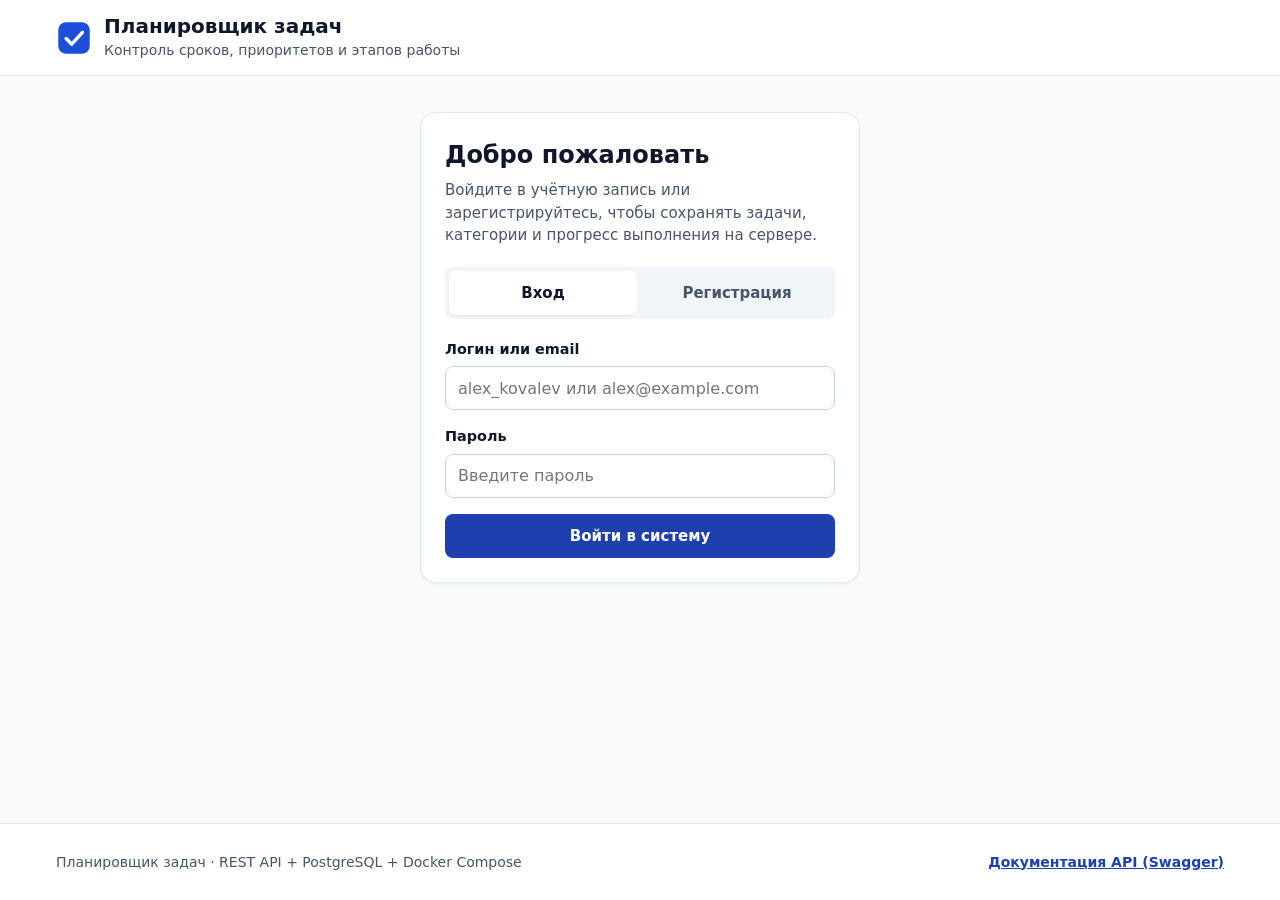
==== commit b20367cc: "fix(qa): harden Nginx DNS proxy, session recovery, WCAG touch targets, backup scripts, and tests" ====
--- a/frontend/index.html
+++ b/frontend/index.html
@@ -4,7 +4,7 @@
   <meta charset="UTF-8">
   <meta name="viewport" content="width=device-width, initial-scale=1.0">
   <meta name="description" content="Веб-приложение для планирования и контроля личных и учебных задач">
-  <meta name="theme-color" content="#1d4ed8">
+  <meta name="theme-color" content="#1e40af">
   <title>Планировщик задач</title>
   <link rel="icon" href="icons/favicon.svg" type="image/svg+xml">
   <link rel="manifest" href="manifest.webmanifest">
--- a/frontend/css/styles.css
+++ b/frontend/css/styles.css
@@ -8,14 +8,14 @@
   --color-border-light: #e2e8f0;
   --color-text: #0f172a;
   --color-text-muted: #475569;
-  --color-primary: #1d4ed8;
-  --color-primary-hover: #1e40af;
+  --color-primary: #1e40af;
+  --color-primary-hover: #1e3a8a;
   --color-primary-soft: #eff6ff;
-  --color-success: #047857;
+  --color-success: #065f46;
   --color-success-bg: #ecfdf5;
   --color-warning: #92400e;
   --color-warning-bg: #fffbeb;
-  --color-danger: #b91c1c;
+  --color-danger: #991b1b;
   --color-danger-bg: #fef2f2;
   --radius-sm: 0.5rem;
   --radius-md: 0.75rem;
@@ -520,6 +520,8 @@
 
 .category-form__color {
   width: 48px;
+  min-width: 48px;
+  flex-shrink: 0;
   min-height: 44px;
   padding: 0.25rem;
   border: 1px solid var(--color-border);
@@ -854,6 +856,9 @@
 }
 
 .footer__link {
+  display: inline-flex;
+  align-items: center;
+  min-height: 44px;
   color: var(--color-primary);
   font-weight: 600;
   text-decoration: underline;
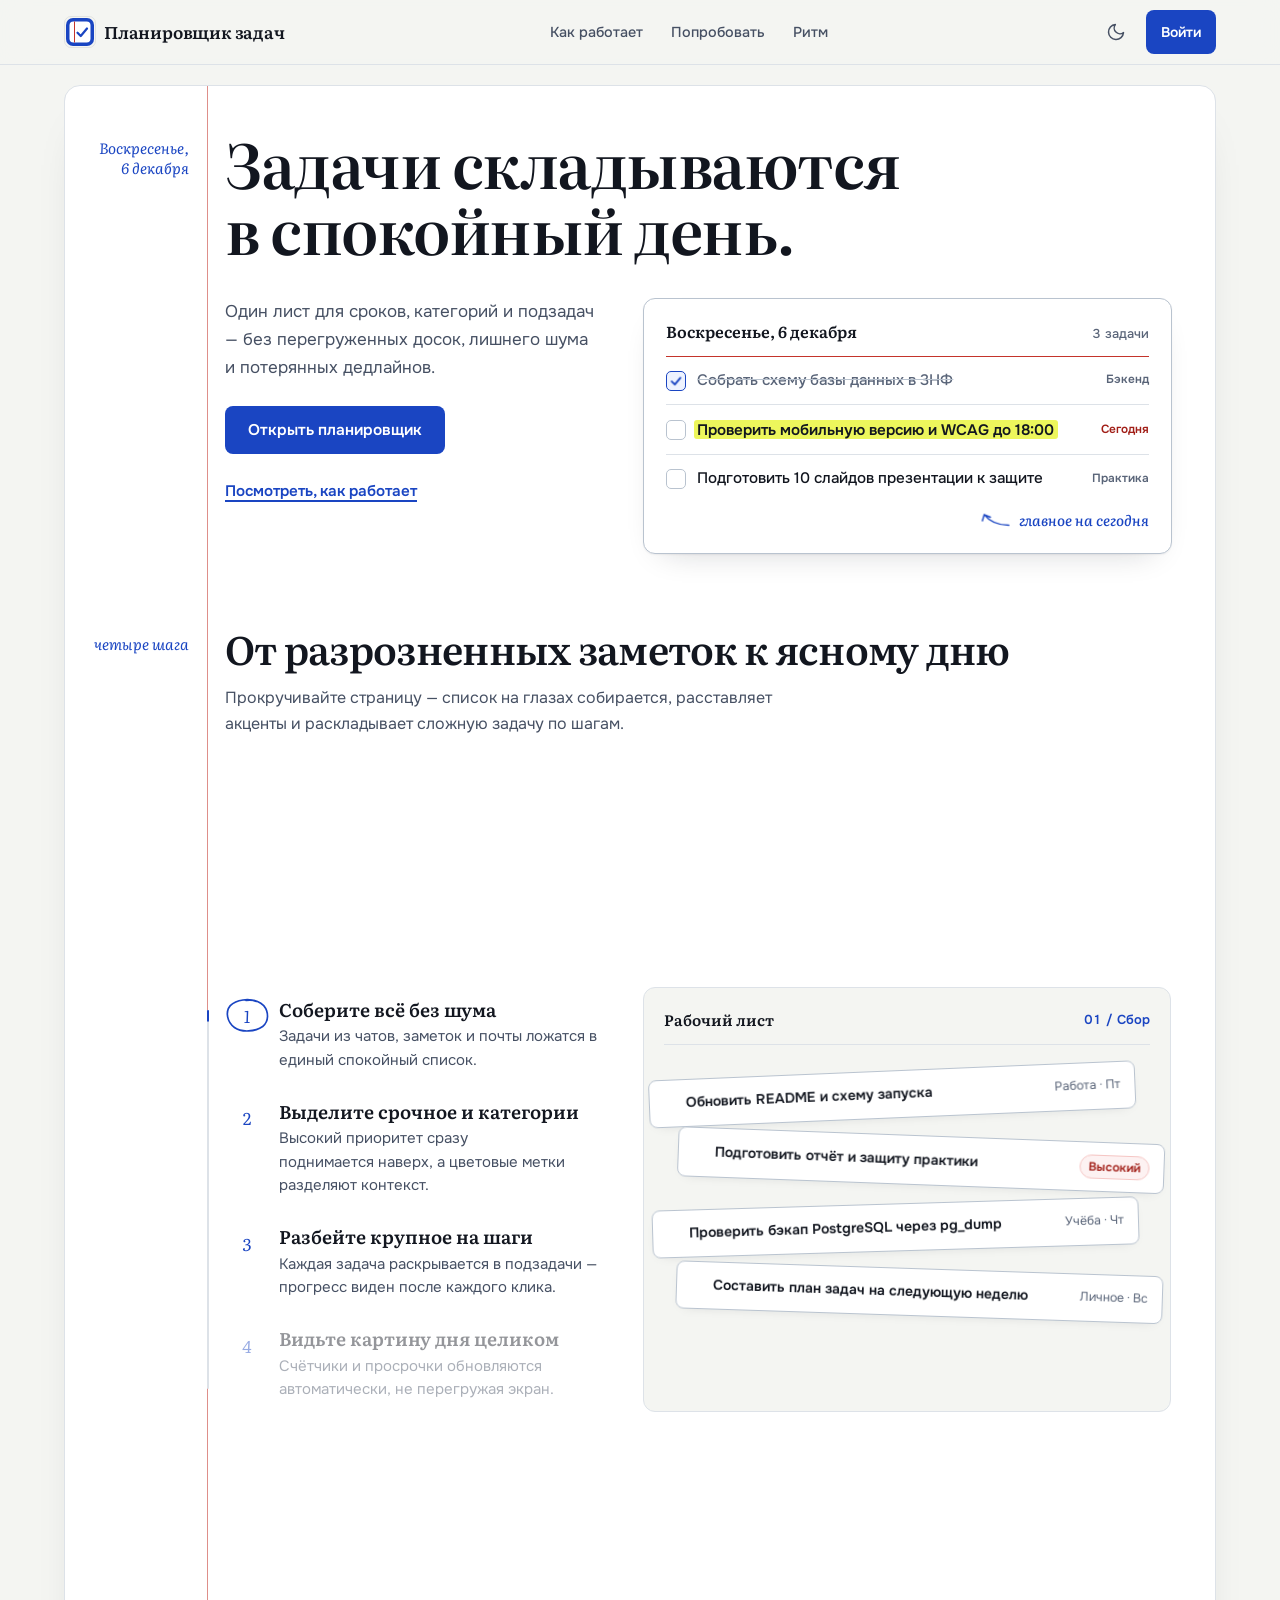
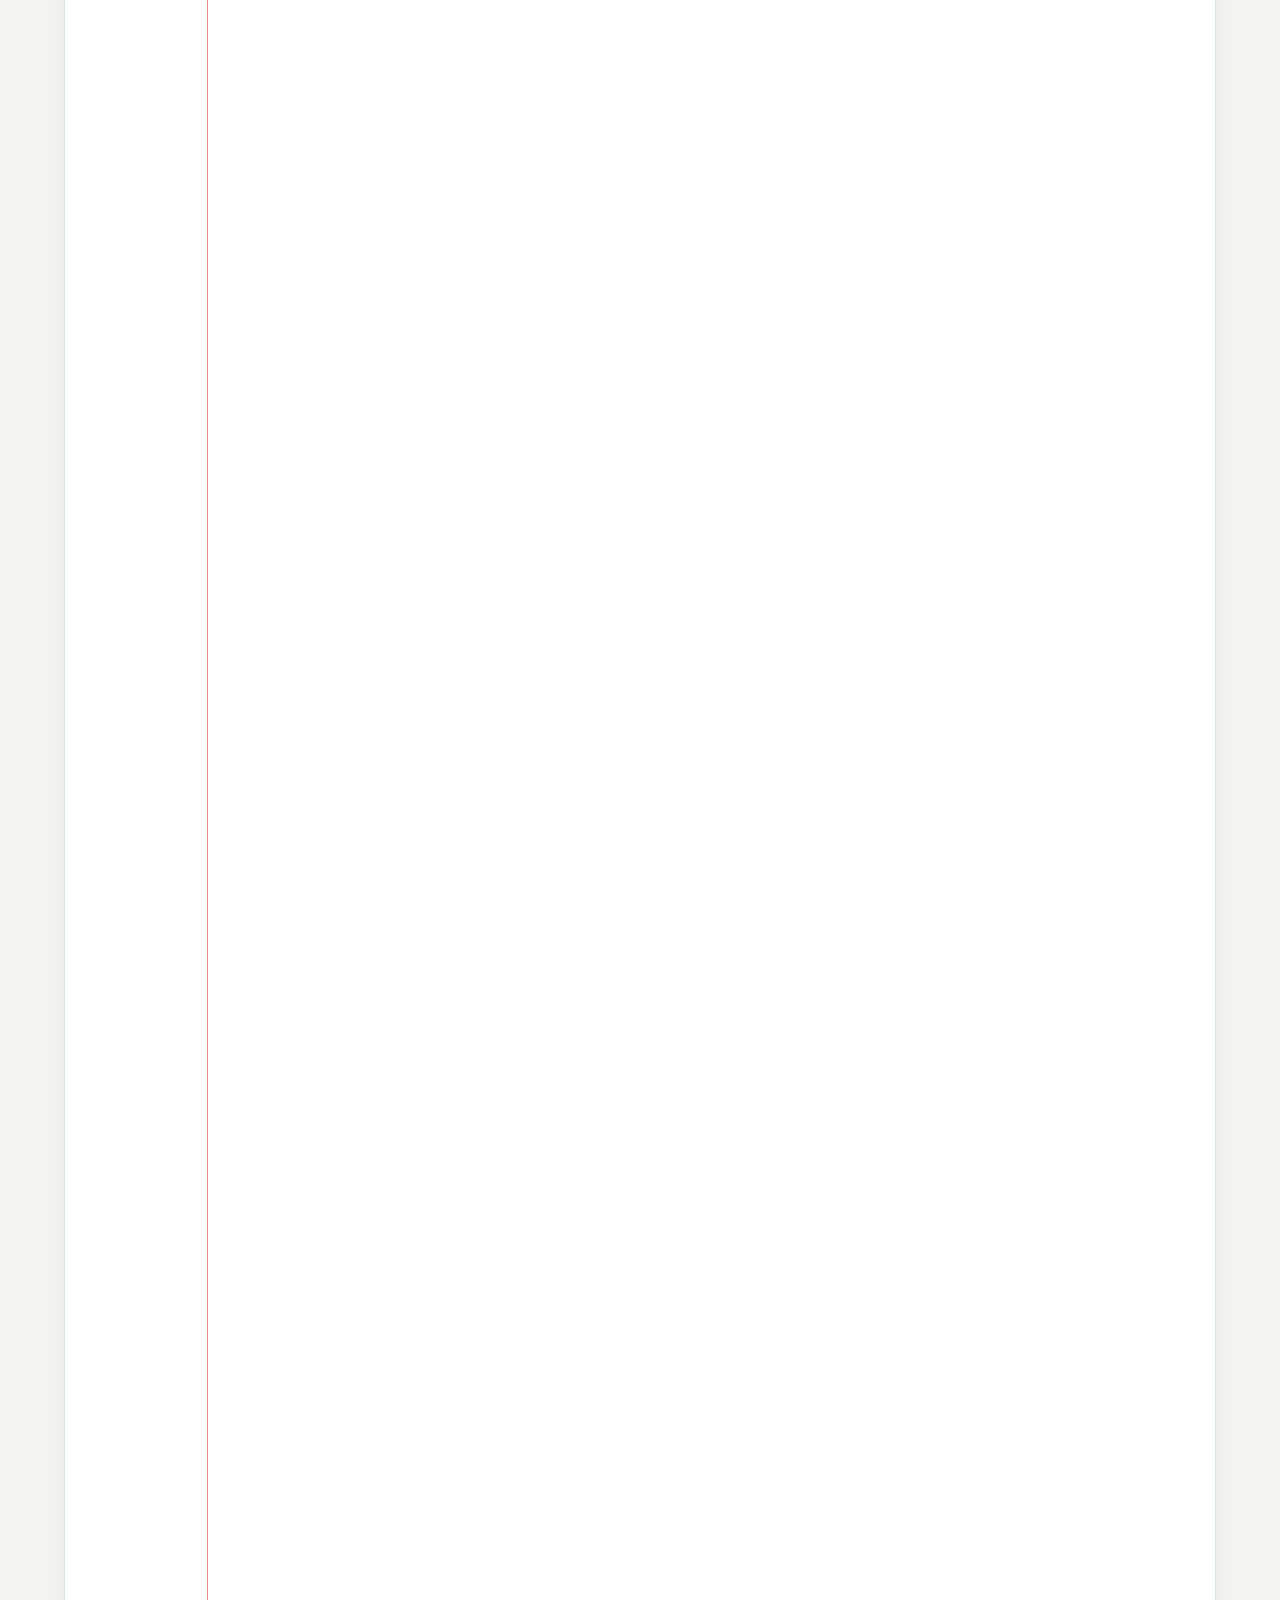
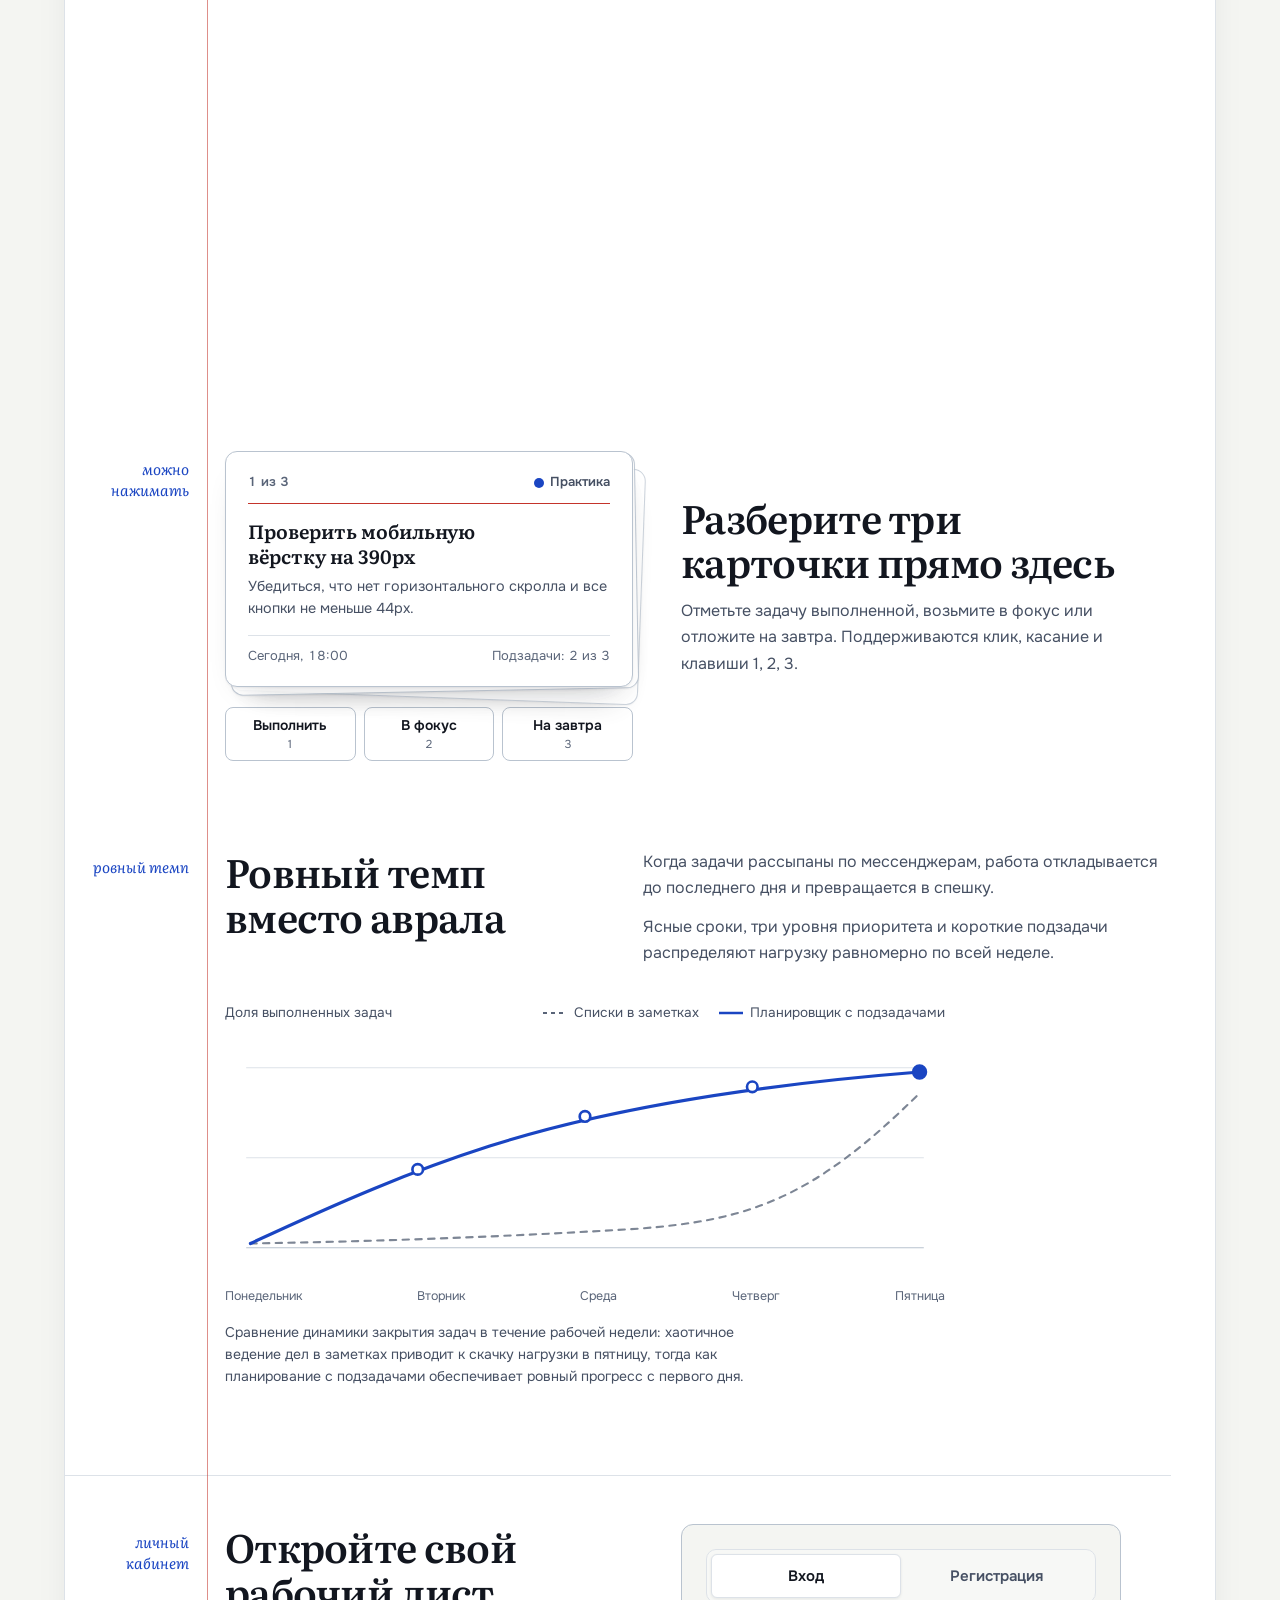
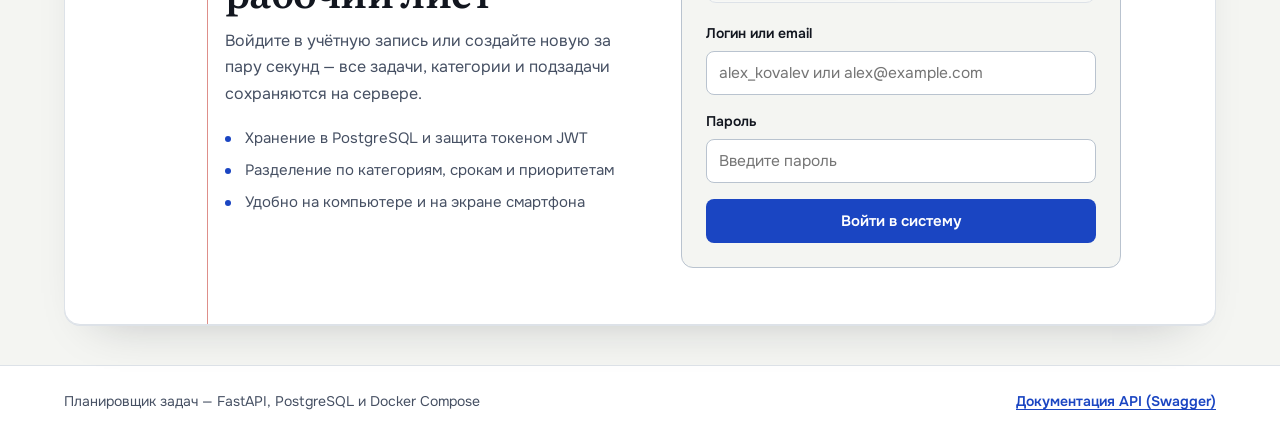
==== commit f5a7e477: "feat(frontend): redesign UI with editorial planner sheet, scroll choreography, and dark theme" ====
--- a/frontend/index.html
+++ b/frontend/index.html
@@ -3,198 +3,675 @@
 <head>
   <meta charset="UTF-8">
   <meta name="viewport" content="width=device-width, initial-scale=1.0">
-  <meta name="description" content="Веб-приложение для планирования и контроля личных и учебных задач">
-  <meta name="theme-color" content="#1e40af">
+  <meta name="description" content="Планировщик задач — спокойный рабочий лист для сроков, категорий и подзадач">
+  <meta name="theme-color" content="#1a45c2">
   <title>Планировщик задач</title>
   <link rel="icon" href="icons/favicon.svg" type="image/svg+xml">
   <link rel="manifest" href="manifest.webmanifest">
+  <link rel="preconnect" href="https://fonts.googleapis.com">
+  <link rel="preconnect" href="https://fonts.gstatic.com" crossorigin>
+  <link rel="stylesheet" href="https://fonts.googleapis.com/css2?family=Literata:ital,opsz,wght@0,7..72,500;0,7..72,600;1,7..72,400;1,7..72,500&family=Onest:wght@400;500;600;700&display=swap">
+  <script>
+    (function () {
+      try {
+        var saved = localStorage.getItem("task_planner_theme");
+        var prefersDark = window.matchMedia && window.matchMedia("(prefers-color-scheme: dark)").matches;
+        var theme = saved === "dark" || saved === "light" ? saved : (prefersDark ? "dark" : "light");
+        if (theme === "dark") {
+          document.documentElement.setAttribute("data-theme", "dark");
+        }
+      } catch (_e) {}
+    })();
+  </script>
   <link rel="stylesheet" href="css/styles.css">
 </head>
 <body class="page">
   <a class="skip-link" href="#main-content">Перейти к основному содержимому</a>
 
-  <header class="header">
-    <div class="container header__inner">
-      <div class="header__brand">
+  <header class="topbar" id="topbar">
+    <div class="topbar__progress" aria-hidden="true">
+      <div class="topbar__progress-fill" id="scroll-progress-fill"></div>
+    </div>
+    <div class="container topbar__inner">
+      <a class="topbar__brand" href="#top" id="brand-link">
         <img
-          class="header__logo"
+          class="topbar__logo"
           src="icons/favicon.svg"
           alt="Логотип приложения Планировщик задач"
-          width="36"
-          height="36"
+          width="32"
+          height="32"
         >
-        <div>
-          <h1 class="header__title">Планировщик задач</h1>
-          <p class="header__subtitle">Контроль сроков, приоритетов и этапов работы</p>
-        </div>
-      </div>
-
-      <nav class="header__nav" aria-label="Действия пользователя" id="header-actions" hidden>
-        <span class="header__user" id="header-username"></span>
-        <button type="button" class="btn btn--primary" id="btn-open-create">+ Новая задача</button>
-        <button type="button" class="btn btn--ghost" id="btn-logout">Выйти</button>
+        <span class="topbar__wordmark">Планировщик<span class="topbar__wordmark-ext"> задач</span></span>
+      </a>
+
+      <nav class="topbar__anchors" id="topbar-anchors" aria-label="Разделы обзора">
+        <a class="topbar__link" href="#how-it-works">Как работает</a>
+        <a class="topbar__link" href="#try-demo">Попробовать</a>
+        <a class="topbar__link" href="#rhythm">Ритм</a>
       </nav>
+
+      <div class="topbar__controls">
+        <button
+          type="button"
+          class="icon-btn icon-btn--quiet"
+          id="btn-theme-toggle"
+          aria-label="Переключить цветовую тему"
+          title="Переключить тему"
+        >
+          <svg class="theme-icon theme-icon--sun" viewBox="0 0 24 24" width="20" height="20" fill="none" stroke="currentColor" stroke-width="1.8" stroke-linecap="round" stroke-linejoin="round" aria-hidden="true">
+            <circle cx="12" cy="12" r="4"/>
+            <path d="M12 2v2M12 20v2M4.93 4.93l1.41 1.41M17.66 17.66l1.41 1.41M2 12h2M20 12h2M6.34 17.66l-1.41 1.41M19.07 4.93l-1.41 1.41"/>
+          </svg>
+          <svg class="theme-icon theme-icon--moon" viewBox="0 0 24 24" width="20" height="20" fill="none" stroke="currentColor" stroke-width="1.8" stroke-linecap="round" stroke-linejoin="round" aria-hidden="true">
+            <path d="M21 12.79A9 9 0 1 1 11.21 3 7 7 0 0 0 21 12.79z"/>
+          </svg>
+        </button>
+
+        <nav class="topbar__guest" id="topbar-guest" aria-label="Вход в приложение">
+          <button type="button" class="btn btn--secondary btn--compact" id="btn-topbar-demo" hidden>
+            Открыть демо
+          </button>
+          <a class="btn btn--primary btn--compact" href="#auth-view" id="btn-topbar-signin">Войти</a>
+        </nav>
+
+        <nav class="topbar__user-nav" id="header-actions" aria-label="Действия пользователя" hidden>
+          <button type="button" class="btn btn--quiet btn--compact" id="btn-toggle-showcase">
+            Обзор
+          </button>
+          <span class="topbar__username" id="header-username"></span>
+          <button type="button" class="btn btn--primary btn--compact" id="btn-open-create">
+            <svg viewBox="0 0 20 20" width="16" height="16" fill="none" stroke="currentColor" stroke-width="2" stroke-linecap="round" aria-hidden="true">
+              <path d="M10 4v12M4 10h12"/>
+            </svg>
+            <span>Новая задача</span>
+          </button>
+          <button type="button" class="btn btn--ghost btn--compact" id="btn-logout">Выйти</button>
+        </nav>
+      </div>
     </div>
   </header>
 
   <main class="main" id="main-content">
+    <!-- Status & feedback notifications -->
     <div class="container">
-      <!-- Status banner for network/operation feedback -->
       <div class="alert alert--error" id="global-error" role="alert" aria-live="assertive" hidden>
         <p class="alert__text" id="global-error-text"></p>
-        <button type="button" class="btn btn--secondary btn--sm" id="btn-retry">Повторить</button>
-      </div>
-
-      <div class="alert alert--success" id="global-toast" role="status" aria-live="polite" hidden>
-        <p class="alert__text" id="global-toast-text"></p>
-      </div>
-
-      <!-- Authentication screen -->
-      <section class="auth-section" id="auth-view" aria-labelledby="auth-heading">
-        <div class="auth-card">
-          <div class="auth-card__intro">
-            <h2 class="auth-card__heading" id="auth-heading">Добро пожаловать</h2>
-            <p class="auth-card__lead">
-              Войдите в учётную запись или зарегистрируйтесь, чтобы сохранять задачи,
-              категории и прогресс выполнения на сервере.
-            </p>
-          </div>
-
-          <div class="auth-tabs" role="tablist" aria-label="Режим входа">
-            <button
-              type="button"
-              class="auth-tabs__btn auth-tabs__btn--active"
-              role="tab"
-              aria-selected="true"
-              aria-controls="login-form"
-              id="tab-login"
-            >
-              Вход
-            </button>
-            <button
-              type="button"
-              class="auth-tabs__btn"
-              role="tab"
-              aria-selected="false"
-              aria-controls="register-form"
-              id="tab-register"
-            >
-              Регистрация
-            </button>
-          </div>
-
-          <div class="alert alert--error" id="auth-error" role="alert" hidden>
-            <p class="alert__text" id="auth-error-text"></p>
-          </div>
-
-          <form class="form" id="login-form" novalidate>
-            <div class="form__group">
-              <label class="form__label" for="login-identifier">Логин или email</label>
-              <input
-                class="form__input"
-                type="text"
-                id="login-identifier"
-                name="login"
-                autocomplete="username"
-                placeholder="alex_kovalev или alex@example.com"
-                required
-              >
-            </div>
-            <div class="form__group">
-              <label class="form__label" for="login-password">Пароль</label>
-              <input
-                class="form__input"
-                type="password"
-                id="login-password"
-                name="password"
-                autocomplete="current-password"
-                placeholder="Введите пароль"
-                required
-              >
-            </div>
-            <button type="submit" class="btn btn--primary btn--full" id="btn-login-submit">
-              Войти в систему
-            </button>
-          </form>
-
-          <form class="form" id="register-form" hidden novalidate>
-            <div class="form__group">
-              <label class="form__label" for="reg-username">Имя пользователя</label>
-              <input
-                class="form__input"
-                type="text"
-                id="reg-username"
-                name="username"
-                autocomplete="username"
-                minlength="3"
-                maxlength="50"
-                placeholder="Минимум 3 символа"
-                required
-              >
-            </div>
-            <div class="form__group">
-              <label class="form__label" for="reg-email">Электронная почта</label>
-              <input
-                class="form__input"
-                type="email"
-                id="reg-email"
-                name="email"
-                autocomplete="email"
-                placeholder="name@example.com"
-                required
-              >
-            </div>
-            <div class="form__group">
-              <label class="form__label" for="reg-password">Пароль</label>
-              <input
-                class="form__input"
-                type="password"
-                id="reg-password"
-                name="password"
-                autocomplete="new-password"
-                minlength="6"
-                placeholder="Минимум 6 символов"
-                required
-              >
-            </div>
-            <button type="submit" class="btn btn--primary btn--full" id="btn-register-submit">
-              Создать аккаунт
-            </button>
-          </form>
+        <button type="button" class="btn btn--secondary btn--compact" id="btn-retry">Повторить</button>
+      </div>
+    </div>
+
+    <div class="toast" id="global-toast" role="status" aria-live="polite" hidden>
+      <span class="toast__dot" aria-hidden="true"></span>
+      <p class="toast__text" id="global-toast-text"></p>
+    </div>
+
+    <!-- ================================================================
+         VIEW 1: EDITORIAL SHOWCASE + INTEGRATED AUTH (#landing-view)
+         ================================================================ -->
+    <div class="showcase-wrap" id="landing-view">
+      <div class="container">
+        <div class="sheet" id="top">
+
+          <!-- Chapter 1: Hero -->
+          <section class="sheet__row hero" aria-labelledby="hero-title">
+            <p class="margin-note hero__margin-note" id="hero-margin-date">Рабочий лист</p>
+            <div class="hero__body">
+              <h1 class="hero__title" id="hero-title">
+                <span class="hero__title-line">Задачи складываются</span>
+                <span class="hero__title-line">в спокойный день.</span>
+              </h1>
+
+              <div class="hero__grid">
+                <div class="hero__copy">
+                  <p class="hero__lead">
+                    Один лист для сроков, категорий и подзадач — без перегруженных
+                    досок, лишнего шума и потерянных дедлайнов.
+                  </p>
+                  <div class="hero__actions">
+                    <button type="button" class="btn btn--primary btn--lg" id="btn-hero-start">
+                      Открыть планировщик
+                    </button>
+                    <a class="hero__text-link" href="#how-it-works">Посмотреть, как работает</a>
+                  </div>
+                </div>
+
+                <!-- Single orchestrated load illustration: printed daily sheet -->
+                <div class="day-sheet-frame" aria-hidden="true">
+                  <div class="day-sheet">
+                    <div class="day-sheet__head">
+                      <span class="day-sheet__day">Четверг · 26 ноября</span>
+                      <span class="day-sheet__count">3 задачи</span>
+                    </div>
+
+                    <div class="day-sheet__rows">
+                      <div class="day-sheet__row day-sheet__row--check">
+                        <span class="day-sheet__box">
+                          <svg viewBox="0 0 18 18" class="day-sheet__check-svg">
+                            <path class="day-sheet__check-path" pathLength="1" d="M3.5 9.5 L7.5 13.5 L14.5 5"/>
+                          </svg>
+                        </span>
+                        <span class="day-sheet__text day-sheet__text--strike">Собрать схему базы данных в 3НФ</span>
+                        <span class="day-sheet__tag">Бэкенд</span>
+                      </div>
+
+                      <div class="day-sheet__row day-sheet__row--marked">
+                        <span class="day-sheet__box"></span>
+                        <span class="day-sheet__marked-wrap">
+                          <span class="day-sheet__ink">Проверить мобильную версию и WCAG до 18:00</span>
+                          <span class="day-sheet__marker">Проверить мобильную версию и WCAG до 18:00</span>
+                        </span>
+                        <span class="day-sheet__tag day-sheet__tag--urgent">Сегодня</span>
+                      </div>
+
+                      <div class="day-sheet__row">
+                        <span class="day-sheet__box"></span>
+                        <span class="day-sheet__text">Подготовить 10 слайдов презентации к защите</span>
+                        <span class="day-sheet__tag">Практика</span>
+                      </div>
+                    </div>
+
+                    <div class="day-sheet__annotation">
+                      <svg class="day-sheet__arrow" viewBox="0 0 38 22">
+                        <path class="day-sheet__arrow-path" pathLength="1" d="M35 17 C24 17 14 14 7 5 M7 5 L5 12 M7 5 L14 8"/>
+                      </svg>
+                      <span class="day-sheet__note-text">главное на сегодня</span>
+                    </div>
+                  </div>
+                </div>
+              </div>
+            </div>
+          </section>
+
+          <!-- Chapter 2: Apple-style pinned scroll choreography -->
+          <section class="sheet__row story" id="how-it-works" aria-labelledby="story-title">
+            <p class="margin-note story__margin-note">четыре шага</p>
+            <div class="story__intro">
+              <h2 class="section-title" id="story-title">От разрозненных заметок к ясному дню</h2>
+              <p class="section-lead">
+                Прокручивайте страницу — список на глазах собирается, расставляет
+                акценты и раскладывает сложную задачу по шагам.
+              </p>
+            </div>
+
+            <div class="story__track" id="story-track">
+              <div class="story__sticky">
+                <div class="story__grid">
+                  <!-- Steps list with hand-drawn SVG active circle -->
+                  <div class="story-steps">
+                    <div class="story-steps__rail" aria-hidden="true">
+                      <div class="story-steps__rail-fill" id="story-rail-fill"></div>
+                    </div>
+                    <ol class="story-steps__list" id="story-steps-list">
+                      <li class="story-step" data-step="0" data-active="true" aria-current="step">
+                        <button type="button" class="story-step__trigger" data-jump-step="0">
+                          <span class="story-step__num">
+                            <span>1</span>
+                            <svg aria-hidden="true" viewBox="0 0 44 36" class="story-step__circle">
+                              <path pathLength="1" d="M31 5C24 2 12 3 6 9 1 15 3 25 10 30c7 5 20 4 27-1 6-5 6-14 1-20-4-4-10-6-17-5"/>
+                            </svg>
+                          </span>
+                          <span class="story-step__content">
+                            <span class="story-step__title">Соберите всё без шума</span>
+                            <span class="story-step__body">Задачи из чатов, заметок и почты ложатся в единый спокойный список.</span>
+                          </span>
+                        </button>
+                      </li>
+
+                      <li class="story-step" data-step="1" data-active="false">
+                        <button type="button" class="story-step__trigger" data-jump-step="1">
+                          <span class="story-step__num">
+                            <span>2</span>
+                            <svg aria-hidden="true" viewBox="0 0 44 36" class="story-step__circle">
+                              <path pathLength="1" d="M31 5C24 2 12 3 6 9 1 15 3 25 10 30c7 5 20 4 27-1 6-5 6-14 1-20-4-4-10-6-17-5"/>
+                            </svg>
+                          </span>
+                          <span class="story-step__content">
+                            <span class="story-step__title">Выделите срочное и категории</span>
+                            <span class="story-step__body">Высокий приоритет сразу поднимается наверх, а цветовые метки разделяют контекст.</span>
+                          </span>
+                        </button>
+                      </li>
+
+                      <li class="story-step" data-step="2" data-active="false">
+                        <button type="button" class="story-step__trigger" data-jump-step="2">
+                          <span class="story-step__num">
+                            <span>3</span>
+                            <svg aria-hidden="true" viewBox="0 0 44 36" class="story-step__circle">
+                              <path pathLength="1" d="M31 5C24 2 12 3 6 9 1 15 3 25 10 30c7 5 20 4 27-1 6-5 6-14 1-20-4-4-10-6-17-5"/>
+                            </svg>
+                          </span>
+                          <span class="story-step__content">
+                            <span class="story-step__title">Разбейте крупное на шаги</span>
+                            <span class="story-step__body">Каждая задача раскрывается в подзадачи — прогресс виден после каждого клика.</span>
+                          </span>
+                        </button>
+                      </li>
+
+                      <li class="story-step" data-step="3" data-active="false">
+                        <button type="button" class="story-step__trigger" data-jump-step="3">
+                          <span class="story-step__num">
+                            <span>4</span>
+                            <svg aria-hidden="true" viewBox="0 0 44 36" class="story-step__circle">
+                              <path pathLength="1" d="M31 5C24 2 12 3 6 9 1 15 3 25 10 30c7 5 20 4 27-1 6-5 6-14 1-20-4-4-10-6-17-5"/>
+                            </svg>
+                          </span>
+                          <span class="story-step__content">
+                            <span class="story-step__title">Видьте картину дня целиком</span>
+                            <span class="story-step__body">Счётчики и просрочки обновляются автоматически, не перегружая экран.</span>
+                          </span>
+                        </button>
+                      </li>
+                    </ol>
+                  </div>
+
+                  <!-- Scrubbed architectural canvas -->
+                  <div class="story-stage" id="story-stage" aria-hidden="true">
+                    <div class="story-stage__chrome">
+                      <span class="story-stage__label">Рабочий лист</span>
+                      <span class="story-stage__phase-chip" id="story-stage-chip">01 / Сбор</span>
+                    </div>
+
+                    <div class="story-stage__canvas">
+                      <!-- 4 scroll-choreographed task slips -->
+                      <div class="stage-slip" data-slip="0">
+                        <span class="stage-slip__bar stage-slip__bar--low"></span>
+                        <span class="stage-slip__dot" style="background:#0f766e"></span>
+                        <span class="stage-slip__text">Обновить README и схему запуска</span>
+                        <span class="stage-slip__meta">Работа · Пт</span>
+                      </div>
+
+                      <div class="stage-slip stage-slip--featured" data-slip="1">
+                        <div class="stage-slip__top">
+                          <span class="stage-slip__bar stage-slip__bar--high"></span>
+                          <span class="stage-slip__dot" style="background:#1a45c2"></span>
+                          <span class="stage-slip__text">Подготовить отчёт и защиту практики</span>
+                          <span class="stage-slip__priority">Высокий</span>
+                        </div>
+
+                        <div class="stage-slip__expand" id="stage-featured-expand">
+                          <div class="stage-subtask" data-sub="0">
+                            <span class="stage-subtask__box">
+                              <svg viewBox="0 0 16 16"><path pathLength="1" d="M3 8.5 L6.5 12 L13 4.5"/></svg>
+                            </span>
+                            <span class="stage-subtask__title">Оформить разделы 1–4 по ГОСТ</span>
+                          </div>
+                          <div class="stage-subtask" data-sub="1">
+                            <span class="stage-subtask__box">
+                              <svg viewBox="0 0 16 16"><path pathLength="1" d="M3 8.5 L6.5 12 L13 4.5"/></svg>
+                            </span>
+                            <span class="stage-subtask__title">Сделать скриншоты ПК и смартфона</span>
+                          </div>
+                          <div class="stage-subtask" data-sub="2">
+                            <span class="stage-subtask__box">
+                              <svg viewBox="0 0 16 16"><path pathLength="1" d="M3 8.5 L6.5 12 L13 4.5"/></svg>
+                            </span>
+                            <span class="stage-subtask__title">Прогнать pytest и Docker healthcheck</span>
+                          </div>
+                          <div class="stage-progress">
+                            <div class="stage-progress__track">
+                              <div class="stage-progress__fill" id="stage-progress-fill"></div>
+                            </div>
+                            <span class="stage-progress__pct" id="stage-progress-pct">0%</span>
+                          </div>
+                        </div>
+                      </div>
+
+                      <div class="stage-slip" data-slip="2">
+                        <span class="stage-slip__bar stage-slip__bar--med"></span>
+                        <span class="stage-slip__dot" style="background:#7e470a"></span>
+                        <span class="stage-slip__text">Проверить бэкап PostgreSQL через pg_dump</span>
+                        <span class="stage-slip__meta">Учёба · Чт</span>
+                      </div>
+
+                      <div class="stage-slip" data-slip="3">
+                        <span class="stage-slip__bar stage-slip__bar--low"></span>
+                        <span class="stage-slip__dot" style="background:#6d28d9"></span>
+                        <span class="stage-slip__text">Составить план задач на следующую неделю</span>
+                        <span class="stage-slip__meta">Личное · Вс</span>
+                      </div>
+
+                      <!-- Stage 4 summary ribbon -->
+                      <div class="stage-summary" id="stage-summary">
+                        <div class="stage-summary__ring">
+                          <svg viewBox="0 0 56 56" width="52" height="52">
+                            <circle class="stage-summary__ring-bg" cx="28" cy="28" r="22"/>
+                            <circle class="stage-summary__ring-arc" id="stage-ring-arc" cx="28" cy="28" r="22" pathLength="1"/>
+                          </svg>
+                          <span class="stage-summary__ring-num">67%</span>
+                        </div>
+                        <div class="stage-summary__stats">
+                          <div class="stage-summary__cell">
+                            <span class="stage-summary__k">Всего</span>
+                            <strong class="stage-summary__v">6</strong>
+                          </div>
+                          <div class="stage-summary__cell">
+                            <span class="stage-summary__k">В работе</span>
+                            <strong class="stage-summary__v stage-summary__v--accent">2</strong>
+                          </div>
+                          <div class="stage-summary__cell">
+                            <span class="stage-summary__k">Готово</span>
+                            <strong class="stage-summary__v stage-summary__v--ok">4</strong>
+                          </div>
+                          <div class="stage-summary__cell">
+                            <span class="stage-summary__k">Просрочено</span>
+                            <strong class="stage-summary__v">0</strong>
+                          </div>
+                        </div>
+                      </div>
+                    </div>
+                  </div>
+                </div>
+              </div>
+            </div>
+          </section>
+
+          <!-- Chapter 3: Tactile interactive Day-Card triage stack -->
+          <section class="sheet__row triage" id="try-demo" aria-labelledby="triage-title">
+            <p class="margin-note triage__margin-note" id="triage-margin-note">можно нажимать</p>
+            <div class="triage__grid">
+              <div class="triage__copy">
+                <h2 class="section-title" id="triage-title">Разберите три карточки прямо здесь</h2>
+                <p class="section-lead">
+                  Отметьте задачу выполненной, возьмите в фокус или отложите на завтра.
+                  Поддерживаются клик, касание и клавиши 1, 2, 3.
+                </p>
+                <p class="triage__status" id="triage-status" role="status" aria-live="polite"></p>
+              </div>
+
+              <div class="triage-deck" id="triage-deck" role="group" aria-label="Интерактивный разбор примеров задач">
+                <div class="triage-deck__stack">
+                  <span class="triage-deck__back triage-deck__back--far" aria-hidden="true"></span>
+                  <span class="triage-deck__back triage-deck__back--near" aria-hidden="true"></span>
+
+                  <article class="triage-card" id="triage-card" aria-live="polite">
+                    <div class="triage-card__head">
+                      <span class="triage-card__counter" id="triage-counter">1 из 3</span>
+                      <span class="triage-card__cat" id="triage-category"></span>
+                    </div>
+                    <div class="triage-card__body">
+                      <h3 class="triage-card__title" id="triage-card-title"></h3>
+                      <p class="triage-card__desc" id="triage-card-desc"></p>
+                    </div>
+                    <div class="triage-card__meta">
+                      <span class="triage-card__due" id="triage-card-due"></span>
+                      <span class="triage-card__sub" id="triage-card-sub"></span>
+                    </div>
+                  </article>
+
+                  <div class="triage-done" id="triage-done" hidden>
+                    <p class="triage-done__title">День разобран</p>
+                    <p class="triage-done__summary" id="triage-done-summary"></p>
+                    <div class="triage-done__actions">
+                      <button type="button" class="btn btn--secondary btn--compact" id="btn-triage-reset">
+                        Пройти ещё раз
+                      </button>
+                      <button type="button" class="btn btn--primary btn--compact" id="btn-triage-open">
+                        Открыть планировщик
+                      </button>
+                    </div>
+                  </div>
+                </div>
+
+                <div class="triage-deck__controls" id="triage-controls">
+                  <button type="button" class="triage-action triage-action--done" data-triage="done" aria-keyshortcuts="1">
+                    <span class="triage-action__label">Выполнить</span>
+                    <span class="triage-action__key">1</span>
+                  </button>
+                  <button type="button" class="triage-action triage-action--focus" data-triage="focus" aria-keyshortcuts="2">
+                    <span class="triage-action__label">В фокус</span>
+                    <span class="triage-action__key">2</span>
+                  </button>
+                  <button type="button" class="triage-action triage-action--defer" data-triage="defer" aria-keyshortcuts="3">
+                    <span class="triage-action__label">На завтра</span>
+                    <span class="triage-action__key">3</span>
+                  </button>
+                </div>
+              </div>
+            </div>
+          </section>
+
+          <!-- Chapter 4: Scroll-drawn weekly rhythm curve -->
+          <section class="sheet__row rhythm" id="rhythm" aria-labelledby="rhythm-title">
+            <p class="margin-note rhythm__margin-note">ровный темп</p>
+            <div class="rhythm__wrap">
+              <div class="rhythm__head">
+                <h2 class="section-title" id="rhythm-title">Ровный темп вместо аврала</h2>
+                <div class="rhythm__prose">
+                  <p>
+                    Когда задачи рассыпаны по мессенджерам, работа откладывается до последнего дня
+                    и превращается в спешку.
+                  </p>
+                  <p>
+                    Ясные сроки, три уровня приоритета и короткие подзадачи распределяют нагрузку
+                    равномерно по всей неделе.
+                  </p>
+                </div>
+              </div>
+
+              <figure class="rhythm__figure" id="rhythm-figure">
+                <div class="rhythm__legend" aria-hidden="true">
+                  <span class="rhythm__axis-title">Доля выполненных задач</span>
+                  <div class="rhythm__keys">
+                    <span class="rhythm__key">
+                      <svg viewBox="0 0 24 4" width="24" height="4"><line x1="0" y1="2" x2="24" y2="2" class="rhythm__line-chaos"/></svg>
+                      Списки в заметках
+                    </span>
+                    <span class="rhythm__key">
+                      <svg viewBox="0 0 24 4" width="24" height="4"><line x1="0" y1="2" x2="24" y2="2" class="rhythm__line-calm"/></svg>
+                      Планировщик с подзадачами
+                    </span>
+                  </div>
+                </div>
+
+                <svg class="rhythm__svg" viewBox="0 0 680 230" aria-hidden="true">
+                  <!-- Subtle horizontal grid lines -->
+                  <line x1="20" y1="30" x2="660" y2="30" class="rhythm__grid"/>
+                  <line x1="20" y1="115" x2="660" y2="115" class="rhythm__grid"/>
+                  <line x1="20" y1="200" x2="660" y2="200" class="rhythm__grid rhythm__grid--base"/>
+
+                  <!-- Chaotic curve: flat until Thursday then panic spike -->
+                  <path
+                    class="rhythm__curve rhythm__curve--chaos"
+                    d="M 24 196 C 140 194, 260 190, 390 182 C 495 174, 555 154, 656 54"
+                  />
+
+                  <!-- Calm steady curve -->
+                  <path
+                    class="rhythm__curve rhythm__curve--calm"
+                    pathLength="1"
+                    d="M 24 196 C 110 156, 175 128, 250 104 C 350 72, 480 48, 656 34"
+                  />
+
+                  <!-- Checkpoints on calm curve -->
+                  <circle class="rhythm__dot" cx="182" cy="126" r="5"/>
+                  <circle class="rhythm__dot" cx="340" cy="76" r="5"/>
+                  <circle class="rhythm__dot" cx="498" cy="48" r="5"/>
+                  <circle class="rhythm__dot rhythm__dot--end" cx="656" cy="34" r="6"/>
+                </svg>
+
+                <div class="rhythm__days" aria-hidden="true">
+                  <span>Понедельник</span>
+                  <span>Вторник</span>
+                  <span>Среда</span>
+                  <span>Четверг</span>
+                  <span>Пятница</span>
+                </div>
+
+                <figcaption class="rhythm__caption">
+                  Сравнение динамики закрытия задач в течение рабочей недели: хаотичное ведение дел
+                  в заметках приводит к скачку нагрузки в пятницу, тогда как планирование с подзадачами
+                  обеспечивает ровный прогресс с первого дня.
+                </figcaption>
+              </figure>
+            </div>
+          </section>
+
+          <!-- Chapter 5: Integrated Authentication -->
+          <section class="sheet__row auth-band" id="auth-view" aria-labelledby="auth-heading">
+            <p class="margin-note auth-band__margin-note">личный кабинет</p>
+            <div class="auth-band__grid">
+              <div class="auth-band__info">
+                <h2 class="section-title" id="auth-heading">Откройте свой рабочий лист</h2>
+                <p class="section-lead">
+                  Войдите в учётную запись или создайте новую за пару секунд — все задачи,
+                  категории и подзадачи сохраняются на сервере.
+                </p>
+                <ul class="auth-band__facts">
+                  <li>Хранение в PostgreSQL и защита токеном JWT</li>
+                  <li>Разделение по категориям, срокам и приоритетам</li>
+                  <li>Удобно на компьютере и на экране смартфона</li>
+                </ul>
+                <div class="auth-band__demo-wrap" id="auth-demo-wrap" hidden>
+                  <button type="button" class="btn btn--secondary" id="btn-auth-demo">
+                    Открыть демо без регистрации
+                  </button>
+                </div>
+              </div>
+
+              <div class="auth-card">
+                <div class="segmented" role="tablist" aria-label="Режим входа" data-active-index="0" id="auth-segmented">
+                  <span class="segmented__thumb" aria-hidden="true"></span>
+                  <button
+                    type="button"
+                    class="segmented__btn segmented__btn--active"
+                    role="tab"
+                    aria-selected="true"
+                    aria-controls="login-form"
+                    id="tab-login"
+                  >
+                    Вход
+                  </button>
+                  <button
+                    type="button"
+                    class="segmented__btn"
+                    role="tab"
+                    aria-selected="false"
+                    aria-controls="register-form"
+                    id="tab-register"
+                  >
+                    Регистрация
+                  </button>
+                </div>
+
+                <div class="alert alert--error" id="auth-error" role="alert" hidden>
+                  <p class="alert__text" id="auth-error-text"></p>
+                </div>
+
+                <form class="form" id="login-form" novalidate>
+                  <div class="form__group">
+                    <label class="form__label" for="login-identifier">Логин или email</label>
+                    <input
+                      class="form__input"
+                      type="text"
+                      id="login-identifier"
+                      name="login"
+                      autocomplete="username"
+                      placeholder="alex_kovalev или alex@example.com"
+                      required
+                    >
+                  </div>
+                  <div class="form__group">
+                    <label class="form__label" for="login-password">Пароль</label>
+                    <input
+                      class="form__input"
+                      type="password"
+                      id="login-password"
+                      name="password"
+                      autocomplete="current-password"
+                      placeholder="Введите пароль"
+                      required
+                    >
+                  </div>
+                  <button type="submit" class="btn btn--primary btn--full" id="btn-login-submit">
+                    Войти в систему
+                  </button>
+                </form>
+
+                <form class="form" id="register-form" hidden novalidate>
+                  <div class="form__group">
+                    <label class="form__label" for="reg-username">Имя пользователя</label>
+                    <input
+                      class="form__input"
+                      type="text"
+                      id="reg-username"
+                      name="username"
+                      autocomplete="username"
+                      minlength="3"
+                      maxlength="50"
+                      placeholder="Минимум 3 символа"
+                      required
+                    >
+                  </div>
+                  <div class="form__group">
+                    <label class="form__label" for="reg-email">Электронная почта</label>
+                    <input
+                      class="form__input"
+                      type="email"
+                      id="reg-email"
+                      name="email"
+                      autocomplete="email"
+                      placeholder="name@example.com"
+                      required
+                    >
+                  </div>
+                  <div class="form__group">
+                    <label class="form__label" for="reg-password">Пароль</label>
+                    <input
+                      class="form__input"
+                      type="password"
+                      id="reg-password"
+                      name="password"
+                      autocomplete="new-password"
+                      minlength="6"
+                      placeholder="Минимум 6 символов"
+                      required
+                    >
+                  </div>
+                  <button type="submit" class="btn btn--primary btn--full" id="btn-register-submit">
+                    Создать аккаунт
+                  </button>
+                </form>
+              </div>
+            </div>
+          </section>
+
         </div>
-      </section>
-
-      <!-- Main application workspace -->
-      <section class="workspace" id="app-view" hidden aria-label="Рабочая область планировщика">
-        <!-- Stats summary -->
-        <section class="stats" aria-label="Сводная статистика задач">
-          <article class="stats__card">
-            <p class="stats__label">Всего задач</p>
-            <p class="stats__value" id="stat-total">0</p>
-          </article>
-          <article class="stats__card">
-            <p class="stats__label">В работе</p>
-            <p class="stats__value stats__value--accent" id="stat-active">0</p>
-          </article>
-          <article class="stats__card">
-            <p class="stats__label">Выполнено</p>
-            <p class="stats__value stats__value--success" id="stat-completed">0</p>
-          </article>
-          <article class="stats__card">
-            <p class="stats__label">Просрочено</p>
-            <p class="stats__value stats__value--danger" id="stat-overdue">0</p>
-          </article>
-        </section>
-
-        <div class="workspace__grid">
-          <!-- Sidebar: Categories -->
-          <aside class="sidebar" aria-labelledby="categories-heading">
-            <div class="panel">
-              <div class="panel__header">
-                <h2 class="panel__title" id="categories-heading">Категории</h2>
-              </div>
-
-              <ul class="category-list" id="category-list" aria-label="Фильтр по категориям"></ul>
+      </div>
+    </div>
+
+    <!-- ================================================================
+         VIEW 2: WORKSPACE (#app-view)
+         ================================================================ -->
+    <section class="workspace-wrap" id="app-view" hidden aria-label="Рабочая область планировщика">
+      <div class="container">
+        <div class="workspace-shell">
+          <!-- Desktop Sidebar -->
+          <aside class="ws-sidebar" aria-label="Навигация и категории">
+            <div class="ws-sidebar__section">
+              <p class="ws-sidebar__label">Представления</p>
+              <nav class="smart-nav" aria-label="Быстрые фильтры">
+                <button type="button" class="smart-nav__item smart-nav__item--active" data-smart="all" id="smart-all">
+                  <span>Все задачи</span>
+                  <span class="smart-nav__count" id="nav-count-total">0</span>
+                </button>
+                <button type="button" class="smart-nav__item" data-smart="active" id="smart-active">
+                  <span>В работе</span>
+                  <span class="smart-nav__count" id="nav-count-active">0</span>
+                </button>
+                <button type="button" class="smart-nav__item" data-smart="completed" id="smart-completed">
+                  <span>Выполнено</span>
+                  <span class="smart-nav__count" id="nav-count-completed">0</span>
+                </button>
+                <button type="button" class="smart-nav__item smart-nav__item--danger" data-smart="overdue" id="smart-overdue">
+                  <span>Просрочено</span>
+                  <span class="smart-nav__count" id="nav-count-overdue">0</span>
+                </button>
+              </nav>
+            </div>
+
+            <div class="ws-sidebar__section">
+              <p class="ws-sidebar__label" id="categories-heading">Категории</p>
+              <ul class="category-list" id="category-list" aria-labelledby="categories-heading"></ul>
 
               <form class="category-form" id="category-form" aria-label="Добавить новую категорию">
                 <div class="category-form__row">
@@ -212,57 +689,133 @@
                     class="category-form__color"
                     type="color"
                     id="new-category-color"
-                    value="#2563eb"
+                    value="#1a45c2"
                     title="Выбрать цвет категории"
                   >
                 </div>
-                <button type="submit" class="btn btn--secondary btn--full">Добавить категорию</button>
+                <button type="submit" class="btn btn--secondary btn--full btn--compact">Добавить категорию</button>
               </form>
             </div>
           </aside>
 
-          <!-- Main column: Filters & Tasks -->
-          <section class="tasks-area" aria-labelledby="tasks-heading">
-            <div class="panel">
-              <div class="panel__header panel__header--wrap">
-                <h2 class="panel__title" id="tasks-heading">Список задач</h2>
-                <button type="button" class="btn btn--primary tasks-area__mobile-add" id="btn-open-create-mobile">
-                  + Добавить задачу
-                </button>
+          <!-- Main Architectural Planner Sheet -->
+          <div class="planner-sheet">
+            <div class="planner-sheet__top">
+              <div class="ws-header">
+                <div class="ws-header__titles">
+                  <p class="ws-header__date" id="ws-date"></p>
+                  <h1 class="ws-header__title" id="ws-greeting">Рабочий лист</h1>
+                </div>
+                <div class="ws-header__right">
+                  <p class="ws-header__summary" id="ws-progress-label">0 из 0 выполнено</p>
+                  <button type="button" class="btn btn--primary ws-header__mobile-add" id="btn-open-create-mobile">
+                    <svg viewBox="0 0 20 20" width="16" height="16" fill="none" stroke="currentColor" stroke-width="2" stroke-linecap="round" aria-hidden="true">
+                      <path d="M10 4v12M4 10h12"/>
+                    </svg>
+                    <span>Задача</span>
+                  </button>
+                </div>
               </div>
-
-              <div class="toolbar" role="search" aria-label="Поиск и фильтрация задач">
-                <div class="toolbar__field toolbar__field--search">
-                  <label class="form__label form__label--sm" for="filter-search">Поиск</label>
-                  <input
-                    class="form__input"
-                    type="search"
-                    id="filter-search"
-                    placeholder="Поиск по названию или описанию..."
-                  >
-                </div>
-
-                <div class="toolbar__field">
-                  <label class="form__label form__label--sm" for="filter-status">Состояние</label>
+              <div class="ws-progress" aria-hidden="true">
+                <div class="ws-progress__fill" id="ws-progress-fill"></div>
+              </div>
+            </div>
+
+            <!-- Quiet hairline metric strip -->
+            <section class="metrics" aria-label="Сводная статистика задач">
+              <button type="button" class="metrics__cell" data-metric-filter="all">
+                <span class="metrics__label">Всего</span>
+                <span class="metrics__value" id="stat-total">0</span>
+              </button>
+              <button type="button" class="metrics__cell" data-metric-filter="active">
+                <span class="metrics__label">В работе</span>
+                <span class="metrics__value metrics__value--accent" id="stat-active">0</span>
+              </button>
+              <button type="button" class="metrics__cell" data-metric-filter="completed">
+                <span class="metrics__label">Выполнено</span>
+                <span class="metrics__value metrics__value--ok" id="stat-completed">0</span>
+              </button>
+              <button type="button" class="metrics__cell" data-metric-filter="overdue">
+                <span class="metrics__label">Просрочено</span>
+                <span class="metrics__value metrics__value--danger" id="stat-overdue">0</span>
+              </button>
+            </section>
+
+            <!-- Mobile horizontal category strip (tasks stay immediately visible on phones) -->
+            <section class="mobile-cats" aria-label="Категории на мобильном экране">
+              <div class="mobile-cats__strip" id="mobile-category-strip"></div>
+              <button
+                type="button"
+                class="mobile-cats__add-btn"
+                id="btn-mobile-cat-toggle"
+                aria-expanded="false"
+                aria-controls="mobile-cat-drawer"
+                aria-label="Добавить категорию"
+              >
+                +
+              </button>
+            </section>
+            <form class="mobile-cat-drawer" id="mobile-cat-drawer" hidden aria-label="Создать категорию">
+              <label class="sr-only" for="mobile-category-name">Название категории</label>
+              <input
+                class="form__input form__input--compact"
+                type="text"
+                id="mobile-category-name"
+                maxlength="60"
+                placeholder="Название категории"
+                required
+              >
+              <label class="sr-only" for="mobile-category-color">Цвет категории</label>
+              <input
+                class="category-form__color"
+                type="color"
+                id="mobile-category-color"
+                value="#1a45c2"
+                title="Цвет категории"
+              >
+              <button type="submit" class="btn btn--secondary btn--compact">Добавить</button>
+            </form>
+
+            <!-- Search & Filters Toolbar -->
+            <div class="ws-toolbar" role="search" aria-label="Поиск и фильтрация задач">
+              <div class="ws-toolbar__search-wrap">
+                <label class="sr-only" for="filter-search">Поиск задач</label>
+                <svg class="ws-toolbar__search-icon" viewBox="0 0 20 20" width="18" height="18" fill="none" stroke="currentColor" stroke-width="1.8" stroke-linecap="round" stroke-linejoin="round" aria-hidden="true">
+                  <circle cx="9" cy="9" r="5.5"/>
+                  <path d="M13.5 13.5 L17 17"/>
+                </svg>
+                <input
+                  class="form__input ws-toolbar__search-input"
+                  type="search"
+                  id="filter-search"
+                  placeholder="Поиск задач..."
+                >
+                <kbd class="ws-toolbar__kbd" aria-hidden="true">/</kbd>
+              </div>
+
+              <div class="ws-toolbar__filters">
+                <div class="ws-toolbar__field">
+                  <label class="sr-only" for="filter-status">Состояние</label>
                   <select class="form__select" id="filter-status">
-                    <option value="all">Все задачи</option>
+                    <option value="all">Все статусы</option>
                     <option value="active">Активные</option>
                     <option value="completed">Выполненные</option>
+                    <option value="overdue">Просроченные</option>
                   </select>
                 </div>
 
-                <div class="toolbar__field">
-                  <label class="form__label form__label--sm" for="filter-priority">Приоритет</label>
+                <div class="ws-toolbar__field">
+                  <label class="sr-only" for="filter-priority">Приоритет</label>
                   <select class="form__select" id="filter-priority">
-                    <option value="">Любой</option>
+                    <option value="">Приоритет</option>
                     <option value="high">Высокий</option>
                     <option value="medium">Средний</option>
                     <option value="low">Низкий</option>
                   </select>
                 </div>
 
-                <div class="toolbar__field">
-                  <label class="form__label form__label--sm" for="filter-sort">Сортировка</label>
+                <div class="ws-toolbar__field">
+                  <label class="sr-only" for="filter-sort">Сортировка</label>
                   <select class="form__select" id="filter-sort">
                     <option value="created_at">Сначала новые</option>
                     <option value="due_date">По сроку</option>
@@ -270,37 +823,49 @@
                   </select>
                 </div>
               </div>
-
-              <!-- Loading state -->
-              <div class="state-box" id="tasks-loading" aria-live="polite" hidden>
-                <div class="spinner" aria-hidden="true"></div>
-                <p class="state-box__text">Загрузка списка задач с сервера...</p>
-              </div>
-
-              <!-- Empty state -->
-              <div class="state-box" id="tasks-empty" hidden>
-                <p class="state-box__title">Задач пока нет</p>
-                <p class="state-box__text">
-                  Создайте первую задачу или измените параметры фильтрации.
-                </p>
-                <button type="button" class="btn btn--primary" id="btn-empty-create">
-                  + Создать задачу
-                </button>
-              </div>
-
-              <!-- Task cards list -->
-              <ul class="task-list" id="task-list" aria-label="Задачи пользователя"></ul>
-            </div>
-          </section>
+            </div>
+
+            <!-- Active filter context heading -->
+            <div class="ws-list-head">
+              <h2 class="ws-list-head__title" id="tasks-heading">Все задачи</h2>
+              <button type="button" class="ws-list-head__reset" id="btn-reset-filters" hidden>
+                Сбросить фильтры
+              </button>
+            </div>
+
+            <!-- Loading skeleton state -->
+            <div class="skeleton-list" id="tasks-loading" aria-live="polite" hidden>
+              <span class="sr-only">Загрузка списка задач с сервера...</span>
+              <div class="skeleton-row" aria-hidden="true"></div>
+              <div class="skeleton-row" aria-hidden="true"></div>
+              <div class="skeleton-row" aria-hidden="true"></div>
+            </div>
+
+            <!-- Empty state -->
+            <div class="state-box" id="tasks-empty" hidden>
+              <p class="state-box__title" id="tasks-empty-title">На этом листе пока чисто</p>
+              <p class="state-box__text" id="tasks-empty-text">
+                Добавьте первую задачу или измените параметры фильтрации.
+              </p>
+              <button type="button" class="btn btn--primary" id="btn-empty-create">
+                Создать задачу
+              </button>
+            </div>
+
+            <!-- Task rows -->
+            <ul class="task-rows" id="task-list" aria-label="Задачи пользователя"></ul>
+          </div>
         </div>
-      </section>
-    </div>
+      </div>
+    </section>
   </main>
 
   <footer class="footer">
     <div class="container footer__inner">
-      <p class="footer__text">Планировщик задач · REST API + PostgreSQL + Docker Compose</p>
-      <a class="footer__link" href="/docs" target="_blank" rel="noopener noreferrer">Документация API (Swagger)</a>
+      <p class="footer__text">Планировщик задач — FastAPI, PostgreSQL и Docker Compose</p>
+      <a class="footer__link" href="/docs" target="_blank" rel="noopener noreferrer" id="footer-api-link">
+        Документация API (Swagger)
+      </a>
     </div>
   </footer>
 
@@ -310,76 +875,82 @@
     <div class="modal__dialog">
       <div class="modal__header">
         <h2 class="modal__title" id="task-modal-title">Новая задача</h2>
-        <button type="button" class="icon-btn" data-close-modal="task-modal" aria-label="Закрыть окно">✕</button>
-      </div>
-
-      <div class="alert alert--error" id="task-form-error" role="alert" hidden>
-        <p class="alert__text" id="task-form-error-text"></p>
-      </div>
-
-      <form class="form" id="task-form" novalidate>
-        <input type="hidden" id="task-id">
-
-        <div class="form__group">
-          <label class="form__label" for="task-title">Название задачи *</label>
-          <input
-            class="form__input"
-            type="text"
-            id="task-title"
-            maxlength="200"
-            placeholder="Например: Подготовить презентацию к защите"
-            required
-          >
+        <button type="button" class="icon-btn" data-close-modal="task-modal" aria-label="Закрыть окно">
+          <svg viewBox="0 0 20 20" width="18" height="18" fill="none" stroke="currentColor" stroke-width="1.8" stroke-linecap="round" aria-hidden="true">
+            <path d="M5 5l10 10M15 5L5 15"/>
+          </svg>
+        </button>
+      </div>
+
+      <div class="modal__body">
+        <div class="alert alert--error" id="task-form-error" role="alert" hidden>
+          <p class="alert__text" id="task-form-error-text"></p>
         </div>
 
-        <div class="form__group">
-          <label class="form__label" for="task-description">Описание</label>
-          <textarea
-            class="form__textarea"
-            id="task-description"
-            rows="3"
-            maxlength="2000"
-            placeholder="Подробности, заметки, критерии готовности..."
-          ></textarea>
-        </div>
-
-        <div class="form__grid">
+        <form class="form" id="task-form" novalidate>
+          <input type="hidden" id="task-id">
+
           <div class="form__group">
-            <label class="form__label" for="task-category">Категория</label>
-            <select class="form__select" id="task-category">
-              <option value="">Без категории</option>
-            </select>
+            <label class="form__label" for="task-title">Название задачи *</label>
+            <input
+              class="form__input"
+              type="text"
+              id="task-title"
+              maxlength="200"
+              placeholder="Например: Подготовить презентацию к защите"
+              required
+            >
           </div>
 
           <div class="form__group">
-            <label class="form__label" for="task-priority">Приоритет</label>
-            <select class="form__select" id="task-priority">
-              <option value="low">Низкий</option>
-              <option value="medium" selected>Средний</option>
-              <option value="high">Высокий</option>
-            </select>
+            <label class="form__label" for="task-description">Описание</label>
+            <textarea
+              class="form__textarea"
+              id="task-description"
+              rows="3"
+              maxlength="2000"
+              placeholder="Подробности, заметки, критерии готовности..."
+            ></textarea>
           </div>
 
-          <div class="form__group">
-            <label class="form__label" for="task-status">Статус</label>
-            <select class="form__select" id="task-status">
-              <option value="todo">К выполнению</option>
-              <option value="in_progress">В работе</option>
-              <option value="done">Выполнено</option>
-            </select>
+          <div class="form__grid">
+            <div class="form__group">
+              <label class="form__label" for="task-category">Категория</label>
+              <select class="form__select" id="task-category">
+                <option value="">Без категории</option>
+              </select>
+            </div>
+
+            <div class="form__group">
+              <label class="form__label" for="task-priority">Приоритет</label>
+              <select class="form__select" id="task-priority">
+                <option value="low">Низкий</option>
+                <option value="medium" selected>Средний</option>
+                <option value="high">Высокий</option>
+              </select>
+            </div>
+
+            <div class="form__group">
+              <label class="form__label" for="task-status">Статус</label>
+              <select class="form__select" id="task-status">
+                <option value="todo">К выполнению</option>
+                <option value="in_progress">В работе</option>
+                <option value="done">Выполнено</option>
+              </select>
+            </div>
+
+            <div class="form__group">
+              <label class="form__label" for="task-due-date">Срок выполнения</label>
+              <input class="form__input" type="date" id="task-due-date">
+            </div>
           </div>
 
-          <div class="form__group">
-            <label class="form__label" for="task-due-date">Срок выполнения</label>
-            <input class="form__input" type="date" id="task-due-date">
+          <div class="modal__footer">
+            <button type="button" class="btn btn--ghost" data-close-modal="task-modal">Отмена</button>
+            <button type="submit" class="btn btn--primary" id="btn-save-task">Сохранить</button>
           </div>
-        </div>
-
-        <div class="modal__footer">
-          <button type="button" class="btn btn--ghost" data-close-modal="task-modal">Отмена</button>
-          <button type="submit" class="btn btn--primary" id="btn-save-task">Сохранить</button>
-        </div>
-      </form>
+        </form>
+      </div>
     </div>
   </div>
 
@@ -389,16 +960,27 @@
     <div class="modal__dialog">
       <div class="modal__header">
         <h2 class="modal__title" id="detail-modal-title">Детали задачи</h2>
-        <button type="button" class="icon-btn" data-close-modal="detail-modal" aria-label="Закрыть окно">✕</button>
-      </div>
-
-      <div class="detail-body">
+        <button type="button" class="icon-btn" data-close-modal="detail-modal" aria-label="Закрыть окно">
+          <svg viewBox="0 0 20 20" width="18" height="18" fill="none" stroke="currentColor" stroke-width="1.8" stroke-linecap="round" aria-hidden="true">
+            <path d="M5 5l10 10M15 5L5 15"/>
+          </svg>
+        </button>
+      </div>
+
+      <div class="modal__body detail-body">
         <div class="detail-meta" id="detail-badges"></div>
         <p class="detail-description" id="detail-description"></p>
         <p class="detail-dates" id="detail-dates"></p>
 
         <section class="subtasks" aria-labelledby="subtasks-heading">
-          <h3 class="subtasks__heading" id="subtasks-heading">Подзадачи</h3>
+          <div class="subtasks__head">
+            <h3 class="subtasks__heading" id="subtasks-heading">Подзадачи</h3>
+            <span class="subtasks__ratio" id="detail-subtasks-ratio"></span>
+          </div>
+          <div class="subtasks__bar" id="detail-subtasks-bar" hidden>
+            <div class="subtasks__bar-fill" id="detail-subtasks-bar-fill"></div>
+          </div>
+
           <ul class="subtask-list" id="detail-subtask-list"></ul>
           <p class="subtasks__empty" id="detail-subtasks-empty" hidden>
             Подзадач пока нет. Разбейте задачу на небольшие шаги ниже.
@@ -419,14 +1001,37 @@
         </section>
       </div>
 
-      <div class="modal__footer">
+      <div class="modal__footer modal__footer--sticky">
         <button type="button" class="btn btn--secondary" id="btn-detail-toggle">Отметить выполненной</button>
         <button type="button" class="btn btn--primary" id="btn-detail-edit">Редактировать</button>
       </div>
     </div>
   </div>
 
+  <!-- Modal: Accessible Confirmation Dialog -->
+  <div class="modal" id="confirm-modal" role="dialog" aria-modal="true" aria-labelledby="confirm-modal-title" hidden>
+    <div class="modal__backdrop" data-close-modal="confirm-modal"></div>
+    <div class="modal__dialog modal__dialog--narrow">
+      <div class="modal__header">
+        <h2 class="modal__title" id="confirm-modal-title">Подтвердите действие</h2>
+        <button type="button" class="icon-btn" data-close-modal="confirm-modal" aria-label="Закрыть окно">
+          <svg viewBox="0 0 20 20" width="18" height="18" fill="none" stroke="currentColor" stroke-width="1.8" stroke-linecap="round" aria-hidden="true">
+            <path d="M5 5l10 10M15 5L5 15"/>
+          </svg>
+        </button>
+      </div>
+      <div class="modal__body">
+        <p class="confirm-text" id="confirm-modal-text"></p>
+      </div>
+      <div class="modal__footer">
+        <button type="button" class="btn btn--ghost" id="btn-confirm-cancel">Отмена</button>
+        <button type="button" class="btn btn--danger" id="btn-confirm-accept">Удалить</button>
+      </div>
+    </div>
+  </div>
+
   <script src="js/api.js"></script>
+  <script src="js/motion.js"></script>
   <script src="js/app.js"></script>
 </body>
 </html>
--- a/frontend/css/styles.css
+++ b/frontend/css/styles.css
@@ -1,28 +1,93 @@
-/* Mobile-first responsive stylesheet following BEM methodology and WCAG 2.0 AA */
+/*
+ * Task Planner — Architectural Planner Design System
+ * Mobile-first CSS3, BEM methodology, WCAG 2.0 AA+, Light & Dark themes,
+ * scroll-choreographed showcase, and zero-dependency motion primitives.
+ */
 
 :root {
-  --color-bg: #f8fafc;
-  --color-surface: #ffffff;
-  --color-surface-subtle: #f1f5f9;
-  --color-border: #cbd5e1;
-  --color-border-light: #e2e8f0;
-  --color-text: #0f172a;
-  --color-text-muted: #475569;
-  --color-primary: #1e40af;
-  --color-primary-hover: #1e3a8a;
-  --color-primary-soft: #eff6ff;
-  --color-success: #065f46;
-  --color-success-bg: #ecfdf5;
-  --color-warning: #92400e;
-  --color-warning-bg: #fffbeb;
-  --color-danger: #991b1b;
-  --color-danger-bg: #fef2f2;
+  /* Light palette: cool archival paper desk, pure white sheet, graphite & cobalt ink */
+  --paper: #f4f5f2;
+  --sheet: #ffffff;
+  --sheet-subtle: #f7f8f6;
+  --ink: #12161f;
+  --ink-soft: #465063;
+  --ink-faint: #596478;
+  --rule: #dde2e8;
+  --rule-strong: #b9c3cf;
+  --accent: #1a45c2;
+  --accent-hover: #13349a;
+  --accent-soft: #eef3ff;
+  --on-accent: #ffffff;
+  --margin-rule: #c4342b;
+  --danger: #a11e17;
+  --danger-bg: #fdf2f2;
+  --danger-border: #f5c6c4;
+  --overdue-bg: #a11e17;
+  --overdue-ink: #ffffff;
+  --ok: #0e603a;
+  --ok-bg: #eef9f3;
+  --ok-border: #b7e4cc;
+  --warn: #7e470a;
+  --warn-bg: #fefbeb;
+  --warn-border: #f3d98b;
+  --highlight: #edf65c;
+  --on-highlight: #12161f;
+
+  --topbar-bg: rgba(244, 245, 242, 0.84);
+  --scrim: rgba(18, 22, 31, 0.42);
+  --shadow-sheet: 0 1px 0 var(--rule), 0 24px 48px -32px rgba(18, 22, 31, 0.28);
+  --shadow-card: 0 1px 2px rgba(18, 22, 31, 0.06), 0 14px 32px -20px rgba(18, 22, 31, 0.24);
+  --shadow-modal: 0 24px 64px -20px rgba(18, 22, 31, 0.36);
+
+  --font-sans: "Onest", "Segoe UI", system-ui, -apple-system, sans-serif;
+  --font-display: "Literata", Georgia, "Times New Roman", serif;
+
+  --ease-soft: cubic-bezier(0.22, 1, 0.36, 1);
+  --ease-marker: cubic-bezier(0.4, 0.1, 0.25, 1);
+
+  --radius-xs: 0.375rem;
   --radius-sm: 0.5rem;
   --radius-md: 0.75rem;
   --radius-lg: 1rem;
-  --shadow-sm: 0 1px 2px rgba(15, 23, 42, 0.06);
-  --shadow-md: 0 8px 24px rgba(15, 23, 42, 0.12);
-  --font-sans: "Inter", "Segoe UI", system-ui, -apple-system, sans-serif;
+
+  color-scheme: light;
+}
+
+[data-theme="dark"] {
+  --paper: #0c1018;
+  --sheet: #131823;
+  --sheet-subtle: #1a2130;
+  --ink: #eceff6;
+  --ink-soft: #a2acc0;
+  --ink-faint: #8a95ad;
+  --rule: #242d40;
+  --rule-strong: #37445f;
+  --accent: #84a6ff;
+  --accent-hover: #a0bbff;
+  --accent-soft: rgba(132, 166, 255, 0.14);
+  --on-accent: #0c1018;
+  --margin-rule: #e05b52;
+  --danger: #ff8a82;
+  --danger-bg: rgba(224, 91, 82, 0.15);
+  --danger-border: rgba(255, 138, 130, 0.35);
+  --overdue-bg: #a11e17;
+  --overdue-ink: #ffffff;
+  --ok: #5cd499;
+  --ok-bg: rgba(92, 212, 153, 0.14);
+  --ok-border: rgba(92, 212, 153, 0.32);
+  --warn: #f2be5c;
+  --warn-bg: rgba(242, 190, 92, 0.14);
+  --warn-border: rgba(242, 190, 92, 0.34);
+  --highlight: #ebf459;
+  --on-highlight: #0c1018;
+
+  --topbar-bg: rgba(12, 16, 24, 0.84);
+  --scrim: rgba(4, 6, 12, 0.68);
+  --shadow-sheet: 0 1px 0 var(--rule), 0 28px 56px -30px rgba(0, 0, 0, 0.72);
+  --shadow-card: 0 1px 2px rgba(0, 0, 0, 0.35), 0 18px 36px -22px rgba(0, 0, 0, 0.68);
+  --shadow-modal: 0 28px 72px -18px rgba(0, 0, 0, 0.82);
+
+  color-scheme: dark;
 }
 
 *,
@@ -33,6 +98,9 @@
 
 html {
   font-size: 16px;
+  scroll-behavior: smooth;
+  -webkit-font-smoothing: antialiased;
+  -moz-osx-font-smoothing: grayscale;
 }
 
 body.page {
@@ -41,9 +109,15 @@
   display: flex;
   flex-direction: column;
   font-family: var(--font-sans);
-  line-height: 1.5;
-  color: var(--color-text);
-  background-color: var(--color-bg);
+  line-height: 1.55;
+  color: var(--ink);
+  background-color: var(--paper);
+  overflow-x: clip;
+}
+
+::selection {
+  background-color: var(--highlight);
+  color: var(--on-highlight);
 }
 
 [hidden] {
@@ -66,11 +140,11 @@
 .skip-link {
   position: absolute;
   left: -9999px;
-  top: 0.5rem;
+  top: 0.75rem;
   z-index: 1000;
   padding: 0.75rem 1rem;
-  background: var(--color-primary);
-  color: #ffffff;
+  background: var(--accent);
+  color: var(--on-accent);
   border-radius: var(--radius-sm);
   text-decoration: none;
   font-weight: 600;
@@ -80,9 +154,8 @@
   left: 0.75rem;
 }
 
-/* WCAG 2.4.7 visible keyboard focus */
 :focus-visible {
-  outline: 3px solid var(--color-primary);
+  outline: 2.5px solid var(--accent);
   outline-offset: 2px;
 }
 
@@ -93,157 +166,314 @@
   padding: 0 1rem;
 }
 
-/* Header */
-.header {
-  background: var(--color-surface);
-  border-bottom: 1px solid var(--color-border-light);
+/* ============================================================================
+   TOPBAR
+   ============================================================================ */
+.topbar {
   position: sticky;
   top: 0;
-  z-index: 20;
-}
-
-.header__inner {
-  display: flex;
-  flex-direction: column;
-  gap: 0.75rem;
-  padding-top: 0.875rem;
-  padding-bottom: 0.875rem;
-}
-
-.header__brand {
-  display: flex;
-  align-items: center;
-  gap: 0.75rem;
-}
-
-.header__logo {
+  z-index: 40;
+  background: var(--topbar-bg);
+  backdrop-filter: blur(14px);
+  -webkit-backdrop-filter: blur(14px);
+  border-bottom: 1px solid var(--rule);
+}
+
+.topbar__progress {
+  position: absolute;
+  left: 0;
+  right: 0;
+  bottom: -1px;
+  height: 2px;
+  pointer-events: none;
+  overflow: hidden;
+}
+
+.topbar__progress-fill {
+  height: 100%;
+  width: 100%;
+  background: var(--accent);
+  transform-origin: left center;
+  transform: scaleX(0);
+}
+
+.topbar__inner {
+  display: flex;
+  align-items: center;
+  justify-content: space-between;
+  gap: 0.5rem;
+  min-height: 64px;
+  padding-top: 0.5rem;
+  padding-bottom: 0.5rem;
+}
+
+.topbar__brand {
+  display: inline-flex;
+  align-items: center;
+  gap: 0.5rem;
+  min-width: 0;
+  min-height: 44px;
+  color: var(--ink);
+  text-decoration: none;
+  flex: 0 1 auto;
+}
+
+.topbar__logo {
   flex-shrink: 0;
-  border-radius: 0.5rem;
-}
-
-.header__title {
-  margin: 0;
-  font-size: 1.25rem;
-  font-weight: 700;
-  line-height: 1.2;
-}
-
-.header__subtitle {
-  margin: 0.125rem 0 0;
+  border-radius: 7px;
+  outline: 1px solid rgba(18, 22, 31, 0.08);
+  outline-offset: -1px;
+}
+
+.topbar__wordmark {
+  font-family: var(--font-display);
+  font-size: 0.95rem;
+  font-weight: 600;
+  letter-spacing: -0.012em;
+  white-space: nowrap;
+  overflow: hidden;
+  text-overflow: ellipsis;
+}
+
+.topbar__wordmark-ext {
+  display: none;
+}
+
+@media (min-width: 440px) {
+  .topbar__wordmark-ext {
+    display: inline;
+  }
+}
+
+.topbar__anchors {
+  display: none;
+  align-items: center;
+  gap: 0.25rem;
+}
+
+.topbar__link {
+  display: inline-flex;
+  align-items: center;
+  min-height: 44px;
+  padding: 0 0.75rem;
+  color: var(--ink-soft);
+  text-decoration: none;
+  font-size: 0.9rem;
+  font-weight: 500;
+  border-radius: var(--radius-sm);
+  transition-property: color, background-color;
+  transition-duration: 150ms;
+  transition-timing-function: ease-out;
+}
+
+.topbar__link:hover {
+  color: var(--ink);
+  background: var(--sheet-subtle);
+}
+
+.topbar__controls {
+  display: flex;
+  align-items: center;
+  gap: 0.35rem;
+  flex-shrink: 0;
+}
+
+.topbar__guest,
+.topbar__user-nav {
+  display: flex;
+  align-items: center;
+  gap: 0.35rem;
+  flex-wrap: nowrap;
+}
+
+/* On narrow phones the workspace header already shows a prominent '+ Задача' button */
+#btn-open-create {
+  display: none;
+}
+
+.topbar__username {
+  display: none;
   font-size: 0.875rem;
-  color: var(--color-text-muted);
-}
-
-.header__nav {
-  display: flex;
-  align-items: center;
-  flex-wrap: wrap;
-  gap: 0.5rem;
-}
-
-.header__user {
-  font-size: 0.9rem;
-  font-weight: 600;
-  color: var(--color-text-muted);
-  margin-right: auto;
-}
-
-/* Main */
-.main {
-  flex: 1;
-  padding: 1.25rem 0 2rem;
-}
-
-/* Buttons — minimum 44px height for mobile touch targets */
+  font-weight: 600;
+  color: var(--ink-soft);
+  padding: 0 0.375rem;
+  max-width: 140px;
+  overflow: hidden;
+  text-overflow: ellipsis;
+  white-space: nowrap;
+}
+
+/* Theme icon cross-fade */
+.theme-icon {
+  position: absolute;
+  transition-property: opacity, transform;
+  transition-duration: 220ms;
+  transition-timing-function: var(--ease-soft);
+}
+
+.theme-icon--sun {
+  opacity: 0;
+  transform: scale(0.75) rotate(-30deg);
+}
+
+.theme-icon--moon {
+  opacity: 1;
+  transform: scale(1) rotate(0deg);
+}
+
+[data-theme="dark"] .theme-icon--sun {
+  opacity: 1;
+  transform: scale(1) rotate(0deg);
+}
+
+[data-theme="dark"] .theme-icon--moon {
+  opacity: 0;
+  transform: scale(0.75) rotate(30deg);
+}
+
+/* ============================================================================
+   BUTTONS & CONTROLS (>= 44px hit targets, tactile press, scoped transitions)
+   ============================================================================ */
 .btn {
   display: inline-flex;
   align-items: center;
   justify-content: center;
-  gap: 0.375rem;
+  gap: 0.45rem;
   min-height: 44px;
-  padding: 0.625rem 1rem;
+  padding: 0.625rem 1.125rem;
   font-family: inherit;
   font-size: 0.9375rem;
   font-weight: 600;
+  line-height: 1.2;
+  text-decoration: none;
   border-radius: var(--radius-sm);
   border: 1px solid transparent;
   cursor: pointer;
-  transition: background-color 0.15s ease, border-color 0.15s ease, color 0.15s ease;
+  white-space: nowrap;
+  transition-property: background-color, border-color, color, transform, box-shadow;
+  transition-duration: 150ms;
+  transition-timing-function: ease-out;
+}
+
+.btn:active:not(:disabled) {
+  transform: scale(0.97);
+}
+
+.btn:disabled {
+  opacity: 0.55;
+  cursor: not-allowed;
 }
 
 .btn--primary {
-  background-color: var(--color-primary);
-  color: #ffffff;
-}
-
-.btn--primary:hover {
-  background-color: var(--color-primary-hover);
+  background-color: var(--accent);
+  color: var(--on-accent);
+}
+
+.btn--primary:hover:not(:disabled) {
+  background-color: var(--accent-hover);
 }
 
 .btn--secondary {
-  background-color: var(--color-surface-subtle);
-  color: var(--color-text);
-  border-color: var(--color-border);
-}
-
-.btn--secondary:hover {
-  background-color: #e2e8f0;
+  background-color: var(--sheet-subtle);
+  color: var(--ink);
+  border-color: var(--rule-strong);
+}
+
+.btn--secondary:hover:not(:disabled) {
+  background-color: var(--rule);
 }
 
 .btn--ghost {
   background-color: transparent;
-  color: var(--color-text);
-  border-color: var(--color-border);
-}
-
-.btn--ghost:hover {
-  background-color: var(--color-surface-subtle);
+  color: var(--ink);
+  border-color: var(--rule-strong);
+}
+
+.btn--ghost:hover:not(:disabled) {
+  background-color: var(--sheet-subtle);
+}
+
+.btn--quiet {
+  background-color: transparent;
+  color: var(--ink-soft);
+  border-color: transparent;
+}
+
+.btn--quiet:hover:not(:disabled) {
+  color: var(--ink);
+  background-color: var(--sheet-subtle);
+}
+
+.btn--danger {
+  background-color: var(--overdue-bg);
+  color: var(--overdue-ink);
+}
+
+.btn--danger:hover:not(:disabled) {
+  filter: brightness(0.92);
 }
 
 .btn--danger-ghost {
   background-color: transparent;
-  color: var(--color-danger);
-  border-color: #fecaca;
-}
-
-.btn--danger-ghost:hover {
-  background-color: var(--color-danger-bg);
-}
-
-.btn--sm {
+  color: var(--danger);
+  border-color: var(--danger-border);
+}
+
+.btn--danger-ghost:hover:not(:disabled) {
+  background-color: var(--danger-bg);
+}
+
+.btn--compact {
   min-height: 44px;
-  padding: 0.5rem 0.75rem;
+  padding: 0.5rem 0.65rem;
   font-size: 0.875rem;
+}
+
+.btn--lg {
+  min-height: 48px;
+  padding: 0.75rem 1.375rem;
+  font-size: 0.96875rem;
 }
 
 .btn--full {
   width: 100%;
 }
 
-.btn:disabled {
-  opacity: 0.6;
-  cursor: not-allowed;
-}
-
 .icon-btn {
+  position: relative;
   min-width: 44px;
   min-height: 44px;
   display: inline-flex;
   align-items: center;
   justify-content: center;
   background: transparent;
-  border: 1px solid var(--color-border-light);
+  border: 1px solid var(--rule);
   border-radius: var(--radius-sm);
-  color: var(--color-text);
-  font-size: 1.1rem;
+  color: var(--ink-soft);
+  font-family: inherit;
+  font-size: 1.125rem;
   cursor: pointer;
+  flex-shrink: 0;
+  transition-property: background-color, border-color, color, transform;
+  transition-duration: 150ms;
+  transition-timing-function: ease-out;
 }
 
 .icon-btn:hover {
-  background: var(--color-surface-subtle);
-}
-
-/* Alerts */
+  background: var(--sheet-subtle);
+  color: var(--ink);
+  border-color: var(--rule-strong);
+}
+
+.icon-btn:active {
+  transform: scale(0.95);
+}
+
+.icon-btn--quiet {
+  border-color: transparent;
+}
+
+/* Alerts & Floating Toast */
 .alert {
   display: flex;
   align-items: center;
@@ -256,24 +486,1446 @@
 }
 
 .alert--error {
-  background: var(--color-danger-bg);
-  border-color: #fecaca;
-  color: var(--color-danger);
-}
-
-.alert--success {
-  background: var(--color-success-bg);
-  border-color: #a7f3d0;
-  color: var(--color-success);
+  background: var(--danger-bg);
+  border-color: var(--danger-border);
+  color: var(--danger);
 }
 
 .alert__text {
   margin: 0;
+  font-size: 0.9rem;
+  font-weight: 500;
+}
+
+.toast {
+  position: fixed;
+  right: 1rem;
+  bottom: 1rem;
+  z-index: 90;
+  display: flex;
+  align-items: center;
+  gap: 0.625rem;
+  max-width: calc(100vw - 2rem);
+  padding: 0.75rem 1.125rem;
+  background: var(--sheet);
+  color: var(--ink);
+  border: 1px solid var(--rule-strong);
+  border-radius: var(--radius-md);
+  box-shadow: var(--shadow-card);
+  animation: toast-in 260ms var(--ease-soft) both;
+}
+
+.toast__dot {
+  width: 8px;
+  height: 8px;
+  border-radius: 50%;
+  background: var(--ok);
+  flex-shrink: 0;
+}
+
+.toast__text {
+  margin: 0;
+  font-size: 0.9rem;
+  font-weight: 600;
+}
+
+@keyframes toast-in {
+  from {
+    opacity: 0;
+    transform: translateY(10px) scale(0.97);
+  }
+  to {
+    opacity: 1;
+    transform: translateY(0) scale(1);
+  }
+}
+
+/* ============================================================================
+   MAIN LAYOUT & ARCHITECTURAL SHEET (Showcase)
+   ============================================================================ */
+.main {
+  flex: 1;
+  padding: 1rem 0 2.5rem;
+}
+
+.showcase-wrap {
+  padding-top: 0.25rem;
+}
+
+/* Planner sheet: narrow left margin + carmine vertical margin rule */
+.sheet {
+  --margin-col: 0.625rem;
+  --margin-gap: 1rem;
+  position: relative;
+  display: grid;
+  grid-template-columns: var(--margin-col) minmax(0, 1fr);
+  column-gap: var(--margin-gap);
+  padding: 1.5rem 1.125rem 2.75rem 0;
+  background: var(--sheet);
+  border: 1px solid var(--rule);
+  border-radius: var(--radius-lg);
+  box-shadow: var(--shadow-sheet);
+}
+
+.sheet::before {
+  content: "";
+  position: absolute;
+  top: 0;
+  bottom: 0;
+  left: calc(var(--margin-col) + var(--margin-gap) / 2);
+  width: 1px;
+  background-color: var(--margin-rule);
+  opacity: 0.55;
+  transform-origin: top center;
+}
+
+@media (prefers-reduced-motion: no-preference) {
+  .sheet::before {
+    animation: margin-rule-draw 780ms var(--ease-soft) both;
+  }
+}
+
+@keyframes margin-rule-draw {
+  from {
+    transform: scaleY(0);
+  }
+  to {
+    transform: scaleY(1);
+  }
+}
+
+.sheet__row {
+  grid-column: 1 / -1;
+  display: grid;
+  grid-template-columns: subgrid;
+  row-gap: 0.75rem;
+}
+
+.sheet__row > * {
+  grid-column: 2;
+}
+
+.margin-note {
+  margin: 0;
+  font-family: var(--font-display);
+  font-style: italic;
   font-size: 0.9375rem;
+  line-height: 1.35;
+  color: var(--accent);
+  text-wrap: balance;
+}
+
+.section-title {
+  margin: 0;
+  font-family: var(--font-display);
+  font-size: clamp(1.625rem, 1.25rem + 1.5vw, 2.5rem);
+  font-weight: 600;
+  line-height: 1.14;
+  letter-spacing: -0.018em;
+  color: var(--ink);
+  text-wrap: balance;
+}
+
+.section-lead {
+  margin: 0.875rem 0 0;
+  max-width: 50ch;
+  font-size: 1rem;
+  line-height: 1.65;
+  color: var(--ink-soft);
+  text-wrap: pretty;
+}
+
+/* ============================================================================
+   CHAPTER 1: HERO + ORCHESTRATED DAY SHEET
+   ============================================================================ */
+.hero {
+  padding-top: 0.5rem;
+}
+
+.hero__title {
+  margin: 0;
+  font-family: var(--font-display);
+  font-size: clamp(2.125rem, 1.35rem + 3.4vw, 3.85rem);
+  font-weight: 600;
+  line-height: 1.07;
+  letter-spacing: -0.024em;
+  color: var(--ink);
+  text-wrap: balance;
+}
+
+.hero__title-line {
+  display: block;
+}
+
+.hero__grid {
+  margin-top: 1.75rem;
+  display: grid;
+  gap: 2rem;
+  align-items: start;
+}
+
+.hero__lead {
+  margin: 0;
+  max-width: 44ch;
+  font-size: 1.0625rem;
+  line-height: 1.65;
+  color: var(--ink-soft);
+  text-wrap: pretty;
+}
+
+.hero__actions {
+  margin-top: 1.5rem;
+  display: flex;
+  flex-wrap: wrap;
+  align-items: center;
+  gap: 1rem 1.5rem;
+}
+
+.hero__text-link {
+  display: inline-flex;
+  align-items: center;
+  min-height: 44px;
+  color: var(--accent);
+  font-size: 0.95rem;
+  font-weight: 600;
+  text-decoration: underline;
+  text-underline-offset: 4px;
+  text-decoration-thickness: 1.5px;
+  transition-property: color;
+  transition-duration: 150ms;
+}
+
+.hero__text-link:hover {
+  color: var(--accent-hover);
+}
+
+/* Printed Day Sheet Hero Illustration (one-shot load choreography) */
+.day-sheet-frame {
+  container-type: inline-size;
+}
+
+.day-sheet {
+  --t-check: 560ms;
+  --t-sweep: 560ms;
+  --t-arrow: 420ms;
+  --t-note: 620ms;
+  --s-check: 550ms;
+  --s-sweep: calc(var(--s-check) + var(--t-check) + 140ms);
+  --s-arrow: calc(var(--s-sweep) + var(--t-sweep) + 140ms);
+  --s-note: calc(var(--s-arrow) + var(--t-arrow) - 100ms);
+
+  position: relative;
+  padding: 1.25rem 1.375rem 1.375rem;
+  background: var(--sheet);
+  border: 1px solid var(--rule-strong);
+  border-radius: var(--radius-md);
+  box-shadow: var(--shadow-card);
+  font-size: min(0.95rem, 3.6cqi);
+}
+
+.day-sheet__head {
+  display: flex;
+  align-items: baseline;
+  justify-content: space-between;
+  gap: 0.75rem;
+  padding-bottom: 0.75rem;
+  border-bottom: 1.5px solid var(--margin-rule);
+}
+
+.day-sheet__day {
+  font-family: var(--font-display);
+  font-size: 1.05em;
+  font-weight: 600;
+  color: var(--ink);
+}
+
+.day-sheet__count {
+  font-size: 0.85em;
   font-weight: 500;
-}
-
-/* Forms */
+  color: var(--ink-faint);
+  font-variant-numeric: tabular-nums;
+}
+
+.day-sheet__rows {
+  display: flex;
+  flex-direction: column;
+}
+
+.day-sheet__row {
+  display: grid;
+  grid-template-columns: 20px minmax(0, 1fr) auto;
+  align-items: center;
+  gap: 0.75em;
+  padding: 0.85em 0;
+  border-bottom: 1px solid var(--rule);
+}
+
+.day-sheet__row:last-child {
+  border-bottom: 0;
+}
+
+.day-sheet__box {
+  width: 20px;
+  height: 20px;
+  border-radius: 5px;
+  border: 1.5px solid var(--rule-strong);
+  display: inline-flex;
+  align-items: center;
+  justify-content: center;
+  flex-shrink: 0;
+  background: var(--sheet);
+}
+
+.day-sheet__row--check .day-sheet__box {
+  border-color: var(--accent);
+  background: var(--accent-soft);
+}
+
+.day-sheet__check-svg {
+  width: 14px;
+  height: 14px;
+  overflow: visible;
+}
+
+.day-sheet__check-path {
+  fill: none;
+  stroke: var(--accent);
+  stroke-width: 2.4;
+  stroke-linecap: round;
+  stroke-linejoin: round;
+}
+
+.day-sheet__text {
+  color: var(--ink);
+  font-weight: 500;
+  line-height: 1.4;
+}
+
+.day-sheet__text--strike {
+  color: var(--ink-faint);
+  text-decoration: line-through;
+  text-decoration-color: var(--rule-strong);
+}
+
+/* Dual-layer citron highlighter sweep */
+.day-sheet__marked-wrap {
+  position: relative;
+  display: inline-block;
+  width: fit-content;
+  line-height: 1.45;
+  font-weight: 600;
+}
+
+.day-sheet__ink,
+.day-sheet__marker {
+  display: block;
+  padding: 0.05em 0.25em;
+  margin-inline: -0.25em;
+}
+
+.day-sheet__ink {
+  color: var(--ink);
+  clip-path: inset(0 0 0 100%);
+}
+
+.day-sheet__marker {
+  position: absolute;
+  inset: 0;
+  isolation: isolate;
+  color: var(--on-highlight);
+}
+
+.day-sheet__marker::before {
+  content: "";
+  position: absolute;
+  inset: 0.14em 0;
+  z-index: -1;
+  border-radius: 3px;
+  background: var(--highlight);
+}
+
+.day-sheet__tag {
+  font-size: 0.78em;
+  font-weight: 600;
+  color: var(--ink-faint);
+  white-space: nowrap;
+}
+
+.day-sheet__tag--urgent {
+  color: var(--danger);
+}
+
+.day-sheet__annotation {
+  margin-top: 0.4em;
+  display: flex;
+  align-items: center;
+  justify-content: flex-end;
+  gap: 0.45em;
+  color: var(--accent);
+}
+
+.day-sheet__arrow {
+  width: 2.2em;
+  height: 1.3em;
+  overflow: visible;
+  flex-shrink: 0;
+}
+
+.day-sheet__arrow-path {
+  fill: none;
+  stroke: currentColor;
+  stroke-width: 1.6;
+  stroke-linecap: round;
+  stroke-linejoin: round;
+}
+
+.day-sheet__note-text {
+  font-family: var(--font-display);
+  font-style: italic;
+  font-size: 0.96em;
+  font-weight: 500;
+}
+
+@media (prefers-reduced-motion: no-preference) {
+  .day-sheet__check-path {
+    stroke-dasharray: 1;
+    animation: stroke-draw var(--t-check) var(--ease-soft) var(--s-check) both;
+  }
+
+  .day-sheet__text--strike {
+    animation: strike-fade 420ms var(--ease-soft) calc(var(--s-check) + 180ms) both;
+  }
+
+  .day-sheet__ink {
+    animation: ink-out var(--t-sweep) var(--ease-marker) var(--s-sweep) both;
+  }
+
+  .day-sheet__marker {
+    animation: marker-in var(--t-sweep) var(--ease-marker) var(--s-sweep) both;
+  }
+
+  .day-sheet__arrow-path {
+    stroke-dasharray: 1;
+    animation: stroke-draw var(--t-arrow) var(--ease-soft) var(--s-arrow) both;
+  }
+
+  .day-sheet__note-text {
+    animation: marker-in var(--t-note) var(--ease-soft) var(--s-note) both;
+  }
+}
+
+@keyframes stroke-draw {
+  from {
+    stroke-dashoffset: 1;
+    opacity: 0;
+  }
+  2% {
+    opacity: 1;
+  }
+  to {
+    stroke-dashoffset: 0;
+    opacity: 1;
+  }
+}
+
+@keyframes strike-fade {
+  from {
+    color: var(--ink);
+    text-decoration-color: transparent;
+  }
+  to {
+    color: var(--ink-faint);
+    text-decoration-color: var(--rule-strong);
+  }
+}
+
+@keyframes ink-out {
+  from {
+    clip-path: inset(0 0 0 0);
+  }
+  to {
+    clip-path: inset(0 0 0 100%);
+  }
+}
+
+@keyframes marker-in {
+  from {
+    clip-path: inset(0 100% 0 0);
+  }
+  to {
+    clip-path: inset(0 0 0 0);
+  }
+}
+
+/* ============================================================================
+   CHAPTER 2: APPLE-STYLE PINNED SCROLL STORY
+   ============================================================================ */
+.story {
+  margin-top: 4.5rem;
+}
+
+.story__track {
+  margin-top: 2rem;
+}
+
+@media (prefers-reduced-motion: no-preference) {
+  .story__track {
+    height: 310vh;
+  }
+
+  .story__sticky {
+    position: sticky;
+    top: 64px;
+    min-height: calc(100svh - 64px);
+    display: flex;
+    align-items: center;
+    padding: 1.25rem 0;
+  }
+}
+
+.story__grid {
+  width: 100%;
+  display: grid;
+  gap: 1.5rem;
+  align-items: center;
+}
+
+/* Steps list */
+.story-steps {
+  position: relative;
+}
+
+.story-steps__rail {
+  display: none;
+}
+
+.story-steps__list {
+  list-style: none;
+  margin: 0;
+  padding: 0;
+  display: grid;
+  gap: 0.75rem;
+}
+
+.story-step__trigger {
+  width: 100%;
+  min-height: 44px;
+  display: grid;
+  grid-template-columns: 38px minmax(0, 1fr);
+  align-items: start;
+  gap: 0.75rem;
+  padding: 0.5rem 0.25rem;
+  background: transparent;
+  border: 0;
+  border-radius: var(--radius-sm);
+  text-align: left;
+  font-family: inherit;
+  cursor: pointer;
+  color: inherit;
+  transition-property: opacity;
+  transition-duration: 280ms;
+  transition-timing-function: var(--ease-soft);
+}
+
+.story-step[data-active="false"] .story-step__trigger {
+  opacity: 0.45;
+}
+
+.story-step[data-active="false"] .story-step__trigger:hover,
+.story-step[data-active="false"] .story-step__trigger:focus-visible {
+  opacity: 0.82;
+}
+
+.story-step__num {
+  position: relative;
+  display: inline-grid;
+  place-items: center;
+  width: 36px;
+  height: 36px;
+  font-family: var(--font-display);
+  font-style: italic;
+  font-size: 1.0625rem;
+  color: var(--accent);
+  font-variant-numeric: tabular-nums;
+}
+
+.story-step__circle {
+  position: absolute;
+  top: -2px;
+  left: -5px;
+  width: 46px;
+  height: 38px;
+  overflow: visible;
+  pointer-events: none;
+}
+
+.story-step__circle path {
+  fill: none;
+  stroke: var(--accent);
+  stroke-width: 1.6;
+  stroke-linecap: round;
+  stroke-dasharray: 1;
+  stroke-dashoffset: 1;
+  opacity: 0;
+  transition-property: stroke-dashoffset, opacity;
+  transition-duration: 480ms, 180ms;
+  transition-timing-function: var(--ease-soft), linear;
+}
+
+.story-step[data-active="true"] .story-step__circle path {
+  stroke-dashoffset: 0;
+  opacity: 1;
+}
+
+.story-step__content {
+  display: flex;
+  flex-direction: column;
+  gap: 0.25rem;
+}
+
+.story-step__title {
+  font-family: var(--font-display);
+  font-size: 1.15rem;
+  font-weight: 600;
+  line-height: 1.28;
+  color: var(--ink);
+}
+
+.story-step__body {
+  font-size: 0.9375rem;
+  line-height: 1.55;
+  color: var(--ink-soft);
+  text-wrap: pretty;
+}
+
+/* On narrow or short viewports while pinned, stack all 4 steps in one grid cell so stage fits cleanly */
+@media (prefers-reduced-motion: no-preference) and (max-width: 1023px),
+  (prefers-reduced-motion: no-preference) and (max-height: 700px) {
+  .story-step {
+    grid-area: 1 / 1;
+    transition-property: opacity, transform;
+    transition-duration: 300ms;
+    transition-timing-function: var(--ease-soft);
+  }
+
+  .story-step[data-active="false"] {
+    opacity: 0;
+    pointer-events: none;
+    transform: translateY(6px);
+  }
+
+  .story-step[data-active="true"] {
+    opacity: 1;
+    transform: translateY(0);
+  }
+}
+
+/* Scrubbed Visual Stage */
+.story-stage {
+  background: var(--paper);
+  border: 1px solid var(--rule);
+  border-radius: var(--radius-md);
+  padding: 1rem;
+  overflow: hidden;
+}
+
+.story-stage__chrome {
+  display: flex;
+  align-items: center;
+  justify-content: space-between;
+  gap: 0.75rem;
+  padding-bottom: 0.75rem;
+  margin-bottom: 0.875rem;
+  border-bottom: 1px solid var(--rule);
+}
+
+.story-stage__label {
+  font-family: var(--font-display);
+  font-size: 0.95rem;
+  font-weight: 600;
+  color: var(--ink);
+}
+
+.story-stage__phase-chip {
+  font-size: 0.8125rem;
+  font-weight: 600;
+  color: var(--accent);
+  font-variant-numeric: tabular-nums;
+}
+
+.story-stage__canvas {
+  position: relative;
+  height: 316px;
+}
+
+.stage-slip {
+  position: absolute;
+  left: 0;
+  right: 0;
+  top: 0;
+  padding: 0.75rem 0.875rem 0.75rem 1.05rem;
+  background: var(--sheet);
+  border: 1px solid var(--rule-strong);
+  border-radius: var(--radius-sm);
+  box-shadow: 0 4px 14px -10px rgba(18, 22, 31, 0.25);
+  display: flex;
+  align-items: center;
+  gap: 0.625rem;
+  transform-origin: center center;
+  will-change: transform, opacity;
+}
+
+.stage-slip--featured {
+  display: block;
+  padding: 0.75rem 0.875rem 0.75rem 1.05rem;
+  z-index: 3;
+}
+
+.stage-slip__top {
+  display: flex;
+  align-items: center;
+  gap: 0.625rem;
+}
+
+.stage-slip__bar {
+  position: absolute;
+  left: 0;
+  top: 7px;
+  bottom: 7px;
+  width: 3px;
+  border-radius: 0 3px 3px 0;
+  transform-origin: top center;
+  transform: scaleY(var(--bar-scale, 1));
+}
+
+.stage-slip__bar--high {
+  background: var(--margin-rule);
+}
+
+.stage-slip__bar--med {
+  background: var(--warn);
+}
+
+.stage-slip__bar--low {
+  background: var(--rule-strong);
+}
+
+.stage-slip__dot {
+  width: 9px;
+  height: 9px;
+  border-radius: 50%;
+  flex-shrink: 0;
+  transform: scale(var(--dot-scale, 1));
+}
+
+.stage-slip__text {
+  flex: 1;
+  min-width: 0;
+  font-size: 0.875rem;
+  font-weight: 600;
+  color: var(--ink);
+  white-space: nowrap;
+  overflow: hidden;
+  text-overflow: ellipsis;
+}
+
+.stage-slip__meta {
+  font-size: 0.78rem;
+  color: var(--ink-faint);
+  white-space: nowrap;
+}
+
+.stage-slip__priority {
+  font-size: 0.75rem;
+  font-weight: 600;
+  color: var(--danger);
+  background: var(--danger-bg);
+  border: 1px solid var(--danger-border);
+  border-radius: 999px;
+  padding: 0.12rem 0.5rem;
+  white-space: nowrap;
+  opacity: var(--prio-opacity, 1);
+}
+
+/* Subtask drawer inside featured slip */
+.stage-slip__expand {
+  overflow: hidden;
+  max-height: 0;
+  opacity: 0;
+  padding-top: 0;
+  border-top: 0 solid var(--rule);
+  margin-top: 0;
+}
+
+.stage-subtask {
+  display: flex;
+  align-items: center;
+  gap: 0.55rem;
+  padding: 0.34rem 0;
+  font-size: 0.8125rem;
+  color: var(--ink-soft);
+}
+
+.stage-subtask__box {
+  width: 16px;
+  height: 16px;
+  border-radius: 4px;
+  border: 1.5px solid var(--rule-strong);
+  display: inline-flex;
+  align-items: center;
+  justify-content: center;
+  flex-shrink: 0;
+  background: var(--sheet);
+}
+
+.stage-subtask[data-checked="true"] .stage-subtask__box {
+  border-color: var(--accent);
+  background: var(--accent-soft);
+}
+
+.stage-subtask[data-checked="true"] .stage-subtask__title {
+  color: var(--ink-faint);
+  text-decoration: line-through;
+}
+
+.stage-subtask__box svg {
+  width: 12px;
+  height: 12px;
+}
+
+.stage-subtask__box path {
+  fill: none;
+  stroke: var(--accent);
+  stroke-width: 2.3;
+  stroke-linecap: round;
+  stroke-linejoin: round;
+  stroke-dasharray: 1;
+  stroke-dashoffset: var(--check-offset, 1);
+}
+
+.stage-progress {
+  margin-top: 0.5rem;
+  display: flex;
+  align-items: center;
+  gap: 0.625rem;
+}
+
+.stage-progress__track {
+  flex: 1;
+  height: 5px;
+  background: var(--rule);
+  border-radius: 999px;
+  overflow: hidden;
+}
+
+.stage-progress__fill {
+  height: 100%;
+  width: 100%;
+  background: var(--accent);
+  transform-origin: left center;
+  transform: scaleX(0);
+}
+
+.stage-progress__pct {
+  font-size: 0.78rem;
+  font-weight: 700;
+  color: var(--accent);
+  font-variant-numeric: tabular-nums;
+  min-width: 34px;
+  text-align: right;
+}
+
+/* Stage 4 summary ribbon */
+.stage-summary {
+  position: absolute;
+  left: 0;
+  right: 0;
+  bottom: 0;
+  display: flex;
+  align-items: center;
+  gap: 0.875rem;
+  padding: 0.75rem 0.875rem;
+  background: var(--sheet);
+  border: 1px solid var(--rule-strong);
+  border-radius: var(--radius-sm);
+  opacity: 0;
+  transform: translateY(20px);
+  pointer-events: none;
+}
+
+.stage-summary__ring {
+  position: relative;
+  width: 52px;
+  height: 52px;
+  flex-shrink: 0;
+  display: grid;
+  place-items: center;
+}
+
+.stage-summary__ring svg {
+  transform: rotate(-90deg);
+}
+
+.stage-summary__ring-bg {
+  fill: none;
+  stroke: var(--rule);
+  stroke-width: 4;
+}
+
+.stage-summary__ring-arc {
+  fill: none;
+  stroke: var(--accent);
+  stroke-width: 4;
+  stroke-linecap: round;
+  stroke-dasharray: 1;
+  stroke-dashoffset: 1;
+}
+
+.stage-summary__ring-num {
+  position: absolute;
+  font-size: 0.72rem;
+  font-weight: 700;
+  color: var(--ink);
+  font-variant-numeric: tabular-nums;
+}
+
+.stage-summary__stats {
+  flex: 1;
+  display: grid;
+  grid-template-columns: repeat(4, 1fr);
+  gap: 0.375rem;
+}
+
+.stage-summary__cell {
+  display: flex;
+  flex-direction: column;
+  gap: 0.1rem;
+  border-left: 1px solid var(--rule);
+  padding-left: 0.5rem;
+}
+
+.stage-summary__cell:first-child {
+  border-left: 0;
+  padding-left: 0;
+}
+
+.stage-summary__k {
+  font-size: 0.7rem;
+  color: var(--ink-faint);
+}
+
+.stage-summary__v {
+  font-size: 1rem;
+  font-weight: 700;
+  color: var(--ink);
+  font-variant-numeric: tabular-nums;
+}
+
+.stage-summary__v--accent {
+  color: var(--accent);
+}
+
+.stage-summary__v--ok {
+  color: var(--ok);
+}
+
+/* ============================================================================
+   CHAPTER 3: INTERACTIVE DAY-CARD TRIAGE STACK
+   ============================================================================ */
+.triage {
+  margin-top: 5rem;
+}
+
+.triage__grid {
+  display: grid;
+  gap: 2rem;
+  align-items: center;
+}
+
+.triage__status {
+  margin: 1rem 0 0;
+  min-height: 1.6em;
+  font-family: var(--font-display);
+  font-style: italic;
+  font-size: 0.96875rem;
+  color: var(--accent);
+}
+
+.triage-deck {
+  width: 100%;
+  max-width: 440px;
+}
+
+.triage-deck__stack {
+  position: relative;
+  min-height: 236px;
+}
+
+.triage-deck__back {
+  position: absolute;
+  inset: 0;
+  border: 1px solid var(--rule-strong);
+  border-radius: var(--radius-md);
+  background: var(--sheet);
+  box-shadow: var(--shadow-card);
+  pointer-events: none;
+}
+
+.triage-deck__back--far {
+  transform: translate(9px, 11px) rotate(2.1deg);
+  opacity: 0.72;
+}
+
+.triage-deck__back--near {
+  transform: translate(4px, 5px) rotate(-1.1deg);
+  opacity: 0.88;
+}
+
+.triage-card {
+  position: relative;
+  z-index: 2;
+  min-height: 236px;
+  display: flex;
+  flex-direction: column;
+  justify-content: space-between;
+  gap: 0.875rem;
+  padding: 1.25rem 1.375rem;
+  background: var(--sheet);
+  border: 1px solid var(--rule-strong);
+  border-radius: var(--radius-md);
+  box-shadow: var(--shadow-card);
+  transition-property: transform, opacity;
+  transition-duration: 300ms;
+  transition-timing-function: var(--ease-soft);
+}
+
+.triage-card--exit-right {
+  opacity: 0;
+  transform: translateX(52px) rotate(4deg);
+}
+
+.triage-card--exit-left {
+  opacity: 0;
+  transform: translateX(-52px) rotate(-4deg);
+}
+
+.triage-card--enter {
+  opacity: 0;
+  transform: translateY(10px) scale(0.975);
+}
+
+.triage-card__head {
+  display: flex;
+  align-items: center;
+  justify-content: space-between;
+  gap: 0.75rem;
+  padding-bottom: 0.625rem;
+  border-bottom: 1.5px solid var(--margin-rule);
+}
+
+.triage-card__counter {
+  font-size: 0.8125rem;
+  font-weight: 600;
+  color: var(--ink-faint);
+  font-variant-numeric: tabular-nums;
+}
+
+.triage-card__cat {
+  display: inline-flex;
+  align-items: center;
+  gap: 0.375rem;
+  font-size: 0.8125rem;
+  font-weight: 600;
+  color: var(--ink-soft);
+}
+
+.triage-card__title {
+  margin: 0;
+  font-family: var(--font-display);
+  font-size: 1.2rem;
+  font-weight: 600;
+  line-height: 1.3;
+  color: var(--ink);
+  text-wrap: balance;
+}
+
+.triage-card__desc {
+  margin: 0.45rem 0 0;
+  font-size: 0.9rem;
+  line-height: 1.5;
+  color: var(--ink-soft);
+  text-wrap: pretty;
+}
+
+.triage-card__meta {
+  display: flex;
+  align-items: center;
+  justify-content: space-between;
+  gap: 0.5rem;
+  padding-top: 0.625rem;
+  border-top: 1px solid var(--rule);
+  font-size: 0.8125rem;
+  color: var(--ink-faint);
+  font-variant-numeric: tabular-nums;
+}
+
+.triage-done {
+  position: relative;
+  z-index: 3;
+  min-height: 236px;
+  display: flex;
+  flex-direction: column;
+  justify-content: center;
+  align-items: flex-start;
+  gap: 0.75rem;
+  padding: 1.5rem;
+  background: var(--sheet);
+  border: 1px solid var(--rule-strong);
+  border-radius: var(--radius-md);
+  box-shadow: var(--shadow-card);
+}
+
+.triage-done__title {
+  margin: 0;
+  font-family: var(--font-display);
+  font-size: 1.375rem;
+  font-weight: 600;
+  color: var(--ink);
+}
+
+.triage-done__summary {
+  margin: 0;
+  font-size: 0.9375rem;
+  color: var(--ink-soft);
+}
+
+.triage-done__actions {
+  margin-top: 0.375rem;
+  display: flex;
+  flex-wrap: wrap;
+  gap: 0.5rem;
+}
+
+.triage-deck__controls {
+  margin-top: 1.25rem;
+  display: grid;
+  grid-template-columns: repeat(3, 1fr);
+  gap: 0.5rem;
+}
+
+.triage-action {
+  min-height: 52px;
+  display: flex;
+  flex-direction: column;
+  align-items: center;
+  justify-content: center;
+  gap: 0.15rem;
+  padding: 0.5rem 0.5rem;
+  background: var(--sheet);
+  border: 1px solid var(--rule-strong);
+  border-radius: var(--radius-sm);
+  color: var(--ink);
+  font-family: inherit;
+  cursor: pointer;
+  transition-property: background-color, border-color, color, transform;
+  transition-duration: 150ms;
+  transition-timing-function: ease-out;
+}
+
+.triage-action:hover {
+  background: var(--sheet-subtle);
+  border-color: var(--accent);
+}
+
+.triage-action:active {
+  transform: scale(0.96);
+}
+
+.triage-action--done:hover {
+  border-color: var(--ok);
+  color: var(--ok);
+}
+
+.triage-action__label {
+  font-size: 0.875rem;
+  font-weight: 600;
+}
+
+.triage-action__key {
+  font-size: 0.72rem;
+  color: var(--ink-faint);
+  font-variant-numeric: tabular-nums;
+}
+
+/* ============================================================================
+   CHAPTER 4: WEEKLY RHYTHM SVG CURVE
+   ============================================================================ */
+.rhythm {
+  margin-top: 5.5rem;
+}
+
+.rhythm__head {
+  display: grid;
+  gap: 1.25rem;
+}
+
+.rhythm__prose {
+  max-width: 54ch;
+  color: var(--ink-soft);
+  font-size: 1rem;
+  line-height: 1.65;
+  display: flex;
+  flex-direction: column;
+  gap: 0.75rem;
+}
+
+.rhythm__prose p {
+  margin: 0;
+}
+
+.rhythm__figure {
+  margin: 2.25rem 0 0;
+  max-width: 720px;
+}
+
+.rhythm__legend {
+  display: flex;
+  flex-wrap: wrap;
+  align-items: center;
+  justify-content: space-between;
+  gap: 0.5rem 1.25rem;
+  font-size: 0.85rem;
+  color: var(--ink-soft);
+  margin-bottom: 0.75rem;
+}
+
+.rhythm__keys {
+  display: flex;
+  flex-wrap: wrap;
+  gap: 0.5rem 1.25rem;
+}
+
+.rhythm__key {
+  display: inline-flex;
+  align-items: center;
+  gap: 0.45rem;
+}
+
+.rhythm__line-chaos {
+  stroke: var(--ink-faint);
+  stroke-width: 2;
+  stroke-dasharray: 4 4;
+}
+
+.rhythm__line-calm {
+  stroke: var(--accent);
+  stroke-width: 2.5;
+}
+
+.rhythm__svg {
+  width: 100%;
+  height: auto;
+  display: block;
+  overflow: visible;
+}
+
+.rhythm__grid {
+  stroke: var(--rule);
+  stroke-width: 1;
+}
+
+.rhythm__grid--base {
+  stroke: var(--rule-strong);
+}
+
+.rhythm__curve {
+  fill: none;
+  stroke-linecap: round;
+  stroke-linejoin: round;
+}
+
+.rhythm__curve--chaos {
+  stroke: var(--ink-faint);
+  stroke-width: 2;
+  stroke-dasharray: 6 6;
+  opacity: 0.78;
+}
+
+.rhythm__curve--calm {
+  stroke: var(--accent);
+  stroke-width: 3;
+  stroke-dasharray: 1;
+  stroke-dashoffset: 0;
+}
+
+.rhythm__dot {
+  fill: var(--sheet);
+  stroke: var(--accent);
+  stroke-width: 2.5;
+}
+
+.rhythm__dot--end {
+  fill: var(--accent);
+}
+
+@media (prefers-reduced-motion: no-preference) {
+  .rhythm__figure:not(.rhythm__figure--visible) .rhythm__curve--calm {
+    stroke-dashoffset: 1;
+  }
+
+  .rhythm__figure--visible .rhythm__curve--calm {
+    stroke-dashoffset: 0;
+    transition-property: stroke-dashoffset;
+    transition-duration: 1150ms;
+    transition-timing-function: var(--ease-soft);
+  }
+
+  .rhythm__figure:not(.rhythm__figure--visible) .rhythm__dot {
+    opacity: 0;
+    transform-box: fill-box;
+    transform-origin: center;
+    transform: scale(0.4);
+  }
+
+  .rhythm__figure--visible .rhythm__dot {
+    opacity: 1;
+    transform-box: fill-box;
+    transform-origin: center;
+    transform: scale(1);
+    transition-property: opacity, transform;
+    transition-duration: 380ms;
+    transition-delay: 680ms;
+    transition-timing-function: var(--ease-soft);
+  }
+}
+
+.rhythm__days {
+  margin-top: 0.5rem;
+  display: flex;
+  justify-content: space-between;
+  font-size: 0.78rem;
+  color: var(--ink-faint);
+}
+
+.rhythm__caption {
+  margin-top: 1rem;
+  max-width: 60ch;
+  font-size: 0.875rem;
+  line-height: 1.55;
+  color: var(--ink-soft);
+}
+
+/* ============================================================================
+   CHAPTER 5: INTEGRATED AUTH SECTION
+   ============================================================================ */
+.auth-band {
+  margin-top: 5.5rem;
+  padding-top: 3rem;
+  border-top: 1px solid var(--rule);
+  scroll-margin-top: 84px;
+}
+
+.auth-band__grid {
+  display: grid;
+  gap: 2rem;
+  align-items: start;
+}
+
+.auth-band__facts {
+  list-style: none;
+  margin: 1.25rem 0 0;
+  padding: 0;
+  display: flex;
+  flex-direction: column;
+  gap: 0.55rem;
+  font-size: 0.9375rem;
+  color: var(--ink-soft);
+}
+
+.auth-band__facts li {
+  position: relative;
+  padding-left: 1.25rem;
+}
+
+.auth-band__facts li::before {
+  content: "";
+  position: absolute;
+  left: 0;
+  top: 0.62em;
+  width: 6px;
+  height: 6px;
+  border-radius: 50%;
+  background: var(--accent);
+}
+
+.auth-band__demo-wrap {
+  margin-top: 1.25rem;
+}
+
+.auth-card {
+  width: 100%;
+  max-width: 440px;
+  padding: 1.5rem;
+  background: var(--paper);
+  border: 1px solid var(--rule-strong);
+  border-radius: var(--radius-md);
+}
+
+/* Sliding segmented control (concentric radii: outer 10px, pad 4px, inner 6px) */
+.segmented {
+  position: relative;
+  display: grid;
+  grid-template-columns: 1fr 1fr;
+  padding: 4px;
+  background: var(--sheet-subtle);
+  border: 1px solid var(--rule);
+  border-radius: 10px;
+  margin-bottom: 1.25rem;
+}
+
+.segmented__thumb {
+  position: absolute;
+  top: 4px;
+  bottom: 4px;
+  left: 4px;
+  width: calc(50% - 4px);
+  background: var(--sheet);
+  border: 1px solid var(--rule);
+  border-radius: 6px;
+  box-shadow: 0 1px 3px rgba(18, 22, 31, 0.08);
+  transition-property: transform;
+  transition-duration: 240ms;
+  transition-timing-function: var(--ease-soft);
+  pointer-events: none;
+}
+
+.segmented[data-active-index="1"] .segmented__thumb {
+  transform: translateX(100%);
+}
+
+.segmented__btn {
+  position: relative;
+  z-index: 1;
+  min-height: 44px;
+  border: 0;
+  border-radius: 6px;
+  background: transparent;
+  color: var(--ink-soft);
+  font-family: inherit;
+  font-size: 0.9375rem;
+  font-weight: 600;
+  cursor: pointer;
+  transition-property: color;
+  transition-duration: 160ms;
+}
+
+.segmented__btn--active {
+  color: var(--ink);
+}
+
+/* ============================================================================
+   FORMS
+   ============================================================================ */
 .form {
   display: flex;
   flex-direction: column;
@@ -293,14 +1945,9 @@
 }
 
 .form__label {
-  font-size: 0.9rem;
-  font-weight: 600;
-  color: var(--color-text);
-}
-
-.form__label--sm {
-  font-size: 0.8125rem;
-  color: var(--color-text-muted);
+  font-size: 0.875rem;
+  font-weight: 600;
+  color: var(--ink);
 }
 
 .form__input,
@@ -310,197 +1957,192 @@
   min-height: 44px;
   padding: 0.625rem 0.75rem;
   font-family: inherit;
-  font-size: 1rem;
-  color: var(--color-text);
-  background: var(--color-surface);
-  border: 1px solid var(--color-border);
+  font-size: 0.96875rem;
+  color: var(--ink);
+  background: var(--sheet);
+  border: 1px solid var(--rule-strong);
   border-radius: var(--radius-sm);
+  transition-property: border-color, box-shadow, background-color;
+  transition-duration: 150ms;
+}
+
+.form__input:hover,
+.form__select:hover,
+.form__textarea:hover {
+  border-color: var(--ink-faint);
+}
+
+.form__input:focus,
+.form__select:focus,
+.form__textarea:focus {
+  border-color: var(--accent);
+}
+
+.form__input--compact {
+  min-height: 44px;
+  padding: 0.5rem 0.7rem;
+  font-size: 0.9rem;
 }
 
 .form__textarea {
-  min-height: 88px;
+  min-height: 92px;
   resize: vertical;
 }
 
-/* Auth screen */
-.auth-section {
-  display: flex;
-  justify-content: center;
-  padding-top: 1rem;
-}
-
-.auth-card {
-  width: 100%;
-  max-width: 440px;
-  background: var(--color-surface);
-  border: 1px solid var(--color-border-light);
-  border-radius: var(--radius-lg);
-  padding: 1.5rem;
-  box-shadow: var(--shadow-sm);
-}
-
-.auth-card__heading {
-  margin: 0 0 0.375rem;
-  font-size: 1.5rem;
-}
-
-.auth-card__lead {
-  margin: 0 0 1.25rem;
-  font-size: 0.9375rem;
-  color: var(--color-text-muted);
-}
-
-.auth-tabs {
-  display: grid;
-  grid-template-columns: 1fr 1fr;
-  gap: 0.375rem;
-  padding: 0.25rem;
-  background: var(--color-surface-subtle);
-  border-radius: var(--radius-sm);
-  margin-bottom: 1.25rem;
-}
-
-.auth-tabs__btn {
-  min-height: 44px;
-  border: 0;
-  border-radius: 0.375rem;
-  background: transparent;
-  color: var(--color-text-muted);
-  font-family: inherit;
-  font-size: 0.9375rem;
-  font-weight: 600;
-  cursor: pointer;
-}
-
-.auth-tabs__btn--active {
-  background: var(--color-surface);
-  color: var(--color-text);
-  box-shadow: var(--shadow-sm);
-}
-
-/* Stats grid (mobile-first: 2x2) */
-.stats {
-  display: grid;
-  grid-template-columns: repeat(2, 1fr);
-  gap: 0.75rem;
-  margin-bottom: 1.25rem;
-}
-
-.stats__card {
-  background: var(--color-surface);
-  border: 1px solid var(--color-border-light);
-  border-radius: var(--radius-md);
-  padding: 0.875rem 1rem;
-  box-shadow: var(--shadow-sm);
-}
-
-.stats__label {
-  margin: 0;
-  font-size: 0.8125rem;
-  font-weight: 600;
-  color: var(--color-text-muted);
-}
-
-.stats__value {
-  margin: 0.25rem 0 0;
-  font-size: 1.625rem;
-  font-weight: 700;
-  color: var(--color-text);
-}
-
-.stats__value--accent {
-  color: var(--color-primary);
-}
-
-.stats__value--success {
-  color: var(--color-success);
-}
-
-.stats__value--danger {
-  color: var(--color-danger);
-}
-
-/* Workspace grid */
-.workspace__grid {
+/* ============================================================================
+   VIEW 2: WORKSPACE SHELL (#app-view)
+   ============================================================================ */
+.workspace-wrap {
+  padding-top: 0.25rem;
+}
+
+.workspace-shell {
   display: grid;
   grid-template-columns: 1fr;
   gap: 1.25rem;
-}
-
-.panel {
-  background: var(--color-surface);
-  border: 1px solid var(--color-border-light);
-  border-radius: var(--radius-md);
-  padding: 1.125rem;
-  box-shadow: var(--shadow-sm);
-}
-
-.panel__header {
+  align-items: start;
+}
+
+/* Desktop Sidebar (hidden on mobile in favor of top horizontal category strip!) */
+.ws-sidebar {
+  display: none;
+  flex-direction: column;
+  gap: 1.5rem;
+  padding: 1.25rem;
+  background: var(--sheet);
+  border: 1px solid var(--rule);
+  border-radius: var(--radius-lg);
+  box-shadow: var(--shadow-sheet);
+}
+
+.ws-sidebar__label {
+  margin: 0 0 0.5rem;
+  padding: 0 0.5rem;
+  font-family: var(--font-display);
+  font-style: italic;
+  font-size: 0.9rem;
+  color: var(--ink-soft);
+}
+
+.smart-nav {
+  display: flex;
+  flex-direction: column;
+  gap: 0.25rem;
+}
+
+.smart-nav__item {
+  width: 100%;
+  min-height: 44px;
   display: flex;
   align-items: center;
   justify-content: space-between;
-  gap: 0.75rem;
-  margin-bottom: 1rem;
-}
-
-.panel__header--wrap {
-  flex-wrap: wrap;
-}
-
-.panel__title {
-  margin: 0;
-  font-size: 1.125rem;
-  font-weight: 700;
-}
-
-/* Categories */
-.category-list {
-  list-style: none;
-  margin: 0 0 1rem;
-  padding: 0;
-  display: flex;
-  flex-direction: column;
-  gap: 0.375rem;
-}
-
-.category-list__row {
-  display: flex;
-  align-items: center;
-  gap: 0.375rem;
-}
-
-.category-list__btn {
-  flex: 1;
-  min-height: 44px;
-  display: flex;
-  align-items: center;
-  gap: 0.625rem;
+  gap: 0.5rem;
   padding: 0.5rem 0.75rem;
+  background: transparent;
   border: 1px solid transparent;
   border-radius: var(--radius-sm);
-  background: transparent;
-  color: var(--color-text);
+  color: var(--ink);
   font-family: inherit;
   font-size: 0.9375rem;
   font-weight: 500;
   text-align: left;
   cursor: pointer;
+  transition-property: background-color, border-color, color;
+  transition-duration: 150ms;
+}
+
+.smart-nav__item:hover {
+  background: var(--sheet-subtle);
+}
+
+.smart-nav__item--active {
+  background: var(--accent-soft);
+  border-color: rgba(26, 69, 194, 0.22);
+  color: var(--accent);
+  font-weight: 600;
+}
+
+.smart-nav__item--danger.smart-nav__item--active {
+  background: var(--danger-bg);
+  border-color: var(--danger-border);
+  color: var(--danger);
+}
+
+.smart-nav__count {
+  font-size: 0.8125rem;
+  font-weight: 600;
+  color: var(--ink-faint);
+  font-variant-numeric: tabular-nums;
+}
+
+.smart-nav__item--active .smart-nav__count {
+  color: inherit;
+}
+
+/* Category list inside desktop sidebar */
+.category-list {
+  list-style: none;
+  margin: 0 0 0.875rem;
+  padding: 0;
+  display: flex;
+  flex-direction: column;
+  gap: 0.25rem;
+}
+
+.category-list__row {
+  display: flex;
+  align-items: center;
+  gap: 0.25rem;
+}
+
+.category-list__btn {
+  flex: 1;
+  min-width: 0;
+  min-height: 44px;
+  display: flex;
+  align-items: center;
+  gap: 0.55rem;
+  padding: 0.5rem 0.65rem;
+  border: 1px solid transparent;
+  border-radius: var(--radius-sm);
+  background: transparent;
+  color: var(--ink);
+  font-family: inherit;
+  font-size: 0.92rem;
+  font-weight: 500;
+  text-align: left;
+  cursor: pointer;
+  transition-property: background-color, border-color, color;
+  transition-duration: 150ms;
 }
 
 .category-list__btn:hover {
-  background: var(--color-surface-subtle);
+  background: var(--sheet-subtle);
+}
+
+.category-list__btn--all-active {
+  background: var(--sheet-subtle);
+  border-color: var(--rule);
+  color: var(--ink);
+  font-weight: 600;
 }
 
 .category-list__btn--active {
-  background: var(--color-primary-soft);
-  border-color: #bfdbfe;
-  color: var(--color-primary);
-  font-weight: 600;
+  background: var(--accent-soft);
+  border-color: rgba(26, 69, 194, 0.22);
+  color: var(--accent);
+  font-weight: 600;
+}
+
+.category-list__name {
+  overflow: hidden;
+  text-overflow: ellipsis;
+  white-space: nowrap;
 }
 
 .category-list__dot {
-  width: 0.75rem;
-  height: 0.75rem;
+  width: 10px;
+  height: 10px;
   border-radius: 50%;
   flex-shrink: 0;
 }
@@ -510,7 +2152,7 @@
   flex-direction: column;
   gap: 0.5rem;
   padding-top: 0.75rem;
-  border-top: 1px solid var(--color-border-light);
+  border-top: 1px solid var(--rule);
 }
 
 .category-form__row {
@@ -519,205 +2161,622 @@
 }
 
 .category-form__color {
-  width: 48px;
-  min-width: 48px;
+  width: 44px;
+  min-width: 44px;
+  min-height: 44px;
+  padding: 4px;
+  border: 1px solid var(--rule-strong);
+  border-radius: var(--radius-sm);
+  background: var(--sheet);
+  cursor: pointer;
   flex-shrink: 0;
+}
+
+/* Main Architectural Planner Sheet */
+.planner-sheet {
+  position: relative;
+  min-width: 0;
+  background: var(--sheet);
+  border: 1px solid var(--rule);
+  border-radius: var(--radius-lg);
+  box-shadow: var(--shadow-sheet);
+  overflow: hidden;
+}
+
+.planner-sheet__top {
+  padding: 1.25rem 1.25rem 0;
+}
+
+.ws-header {
+  display: flex;
+  align-items: flex-end;
+  justify-content: space-between;
+  flex-wrap: wrap;
+  gap: 0.75rem;
+  padding-bottom: 1rem;
+}
+
+.ws-header__date {
+  margin: 0;
+  font-family: var(--font-display);
+  font-style: italic;
+  font-size: 0.9375rem;
+  color: var(--accent);
+}
+
+.ws-header__title {
+  margin: 0.15rem 0 0;
+  font-family: var(--font-display);
+  font-size: clamp(1.5rem, 1.25rem + 1vw, 2rem);
+  font-weight: 600;
+  line-height: 1.18;
+  letter-spacing: -0.015em;
+  color: var(--ink);
+  text-wrap: balance;
+}
+
+.ws-header__right {
+  display: flex;
+  align-items: center;
+  gap: 0.75rem;
+}
+
+.ws-header__summary {
+  margin: 0;
+  font-size: 0.875rem;
+  font-weight: 500;
+  color: var(--ink-soft);
+  font-variant-numeric: tabular-nums;
+}
+
+.ws-progress {
+  height: 3px;
+  background: var(--rule);
+  margin: 0 -1.25rem;
+  overflow: hidden;
+}
+
+.ws-progress__fill {
+  height: 100%;
+  width: 100%;
+  background: var(--accent);
+  transform-origin: left center;
+  transform: scaleX(0);
+  transition-property: transform;
+  transition-duration: 420ms;
+  transition-timing-function: var(--ease-soft);
+}
+
+/* Quiet Hairline Metric Strip */
+.metrics {
+  display: grid;
+  grid-template-columns: repeat(2, 1fr);
+  border-bottom: 1px solid var(--rule);
+}
+
+.metrics__cell {
+  min-height: 68px;
+  display: flex;
+  flex-direction: column;
+  align-items: flex-start;
+  justify-content: center;
+  gap: 0.15rem;
+  padding: 0.75rem 1.25rem;
+  background: transparent;
+  border: 0;
+  border-right: 1px solid var(--rule);
+  border-bottom: 1px solid var(--rule);
+  text-align: left;
+  font-family: inherit;
+  cursor: pointer;
+  transition-property: background-color;
+  transition-duration: 150ms;
+}
+
+.metrics__cell:nth-child(2n) {
+  border-right: 0;
+}
+
+.metrics__cell:nth-last-child(-n + 2) {
+  border-bottom: 0;
+}
+
+.metrics__cell:hover {
+  background: var(--sheet-subtle);
+}
+
+.metrics__cell--active {
+  background: var(--accent-soft);
+}
+
+.metrics__label {
+  font-size: 0.8125rem;
+  font-weight: 500;
+  color: var(--ink-soft);
+}
+
+.metrics__value {
+  font-size: 1.5rem;
+  font-weight: 700;
+  line-height: 1.1;
+  color: var(--ink);
+  font-variant-numeric: tabular-nums;
+}
+
+.metrics__value--accent {
+  color: var(--accent);
+}
+
+.metrics__value--ok {
+  color: var(--ok);
+}
+
+.metrics__value--danger {
+  color: var(--danger);
+}
+
+/* Mobile horizontal category pill strip */
+.mobile-cats {
+  display: flex;
+  align-items: center;
+  gap: 0.5rem;
+  padding: 0.75rem 1.25rem;
+  border-bottom: 1px solid var(--rule);
+}
+
+.mobile-cats__strip {
+  flex: 1;
+  min-width: 0;
+  display: flex;
+  align-items: center;
+  gap: 0.45rem;
+  overflow-x: auto;
+  scrollbar-width: none;
+  padding-bottom: 2px;
+}
+
+.mobile-cats__strip::-webkit-scrollbar {
+  display: none;
+}
+
+.cat-pill {
   min-height: 44px;
-  padding: 0.25rem;
-  border: 1px solid var(--color-border);
-  border-radius: var(--radius-sm);
-  background: var(--color-surface);
+  display: inline-flex;
+  align-items: center;
+  gap: 0.45rem;
+  padding: 0.45rem 0.875rem;
+  border-radius: 999px;
+  border: 1px solid var(--rule-strong);
+  background: var(--sheet);
+  color: var(--ink-soft);
+  font-family: inherit;
+  font-size: 0.875rem;
+  font-weight: 500;
+  white-space: nowrap;
+  flex-shrink: 0;
   cursor: pointer;
-}
-
-/* Filters toolbar */
-.toolbar {
+  transition-property: background-color, border-color, color;
+  transition-duration: 150ms;
+}
+
+.cat-pill--active {
+  background: var(--accent-soft);
+  border-color: var(--accent);
+  color: var(--accent);
+  font-weight: 600;
+}
+
+.mobile-cats__add-btn {
+  min-width: 44px;
+  min-height: 44px;
+  border-radius: 999px;
+  border: 1px dashed var(--rule-strong);
+  background: var(--sheet-subtle);
+  color: var(--ink);
+  font-size: 1.25rem;
+  line-height: 1;
+  cursor: pointer;
+  flex-shrink: 0;
+}
+
+.mobile-cat-drawer {
+  display: flex;
+  flex-wrap: wrap;
+  gap: 0.5rem;
+  padding: 0.75rem 1.25rem;
+  background: var(--sheet-subtle);
+  border-bottom: 1px solid var(--rule);
+}
+
+.mobile-cat-drawer .form__input {
+  flex: 1 1 160px;
+}
+
+/* Search & Filter Toolbar */
+.ws-toolbar {
   display: grid;
   grid-template-columns: 1fr;
+  gap: 0.625rem;
+  padding: 1rem 1.25rem;
+  border-bottom: 1px solid var(--rule);
+  background: var(--sheet-subtle);
+}
+
+.ws-toolbar__search-wrap {
+  position: relative;
+  display: flex;
+  align-items: center;
+}
+
+.ws-toolbar__search-icon {
+  position: absolute;
+  left: 0.75rem;
+  color: var(--ink-faint);
+  pointer-events: none;
+}
+
+.ws-toolbar__search-input {
+  padding-left: 2.35rem;
+  padding-right: 2.25rem;
+}
+
+.ws-toolbar__kbd {
+  position: absolute;
+  right: 0.65rem;
+  padding: 0.1rem 0.4rem;
+  border: 1px solid var(--rule-strong);
+  border-radius: 4px;
+  font-family: inherit;
+  font-size: 0.75rem;
+  color: var(--ink-faint);
+  background: var(--sheet-subtle);
+  pointer-events: none;
+}
+
+.ws-toolbar__filters {
+  display: grid;
+  grid-template-columns: repeat(2, minmax(0, 1fr));
+  gap: 0.5rem;
+}
+
+.ws-toolbar__filters .ws-toolbar__field:last-child {
+  grid-column: 1 / -1;
+}
+
+.ws-list-head {
+  display: flex;
+  align-items: center;
+  justify-content: space-between;
   gap: 0.75rem;
-  padding-bottom: 1rem;
-  margin-bottom: 1rem;
-  border-bottom: 1px solid var(--color-border-light);
-}
-
-.toolbar__field {
+  padding: 0.875rem 1.25rem 0.5rem;
+}
+
+.ws-list-head__title {
+  margin: 0;
+  font-size: 0.9375rem;
+  font-weight: 600;
+  color: var(--ink-soft);
+}
+
+.ws-list-head__reset {
+  min-height: 44px;
+  padding: 0 0.625rem;
+  background: transparent;
+  border: 0;
+  color: var(--accent);
+  font-family: inherit;
+  font-size: 0.875rem;
+  font-weight: 600;
+  cursor: pointer;
+  border-radius: var(--radius-xs);
+}
+
+.ws-list-head__reset:hover {
+  background: var(--accent-soft);
+}
+
+/* Loading skeleton & Empty state */
+.skeleton-list {
+  padding: 0.5rem 1.25rem 1.5rem;
   display: flex;
   flex-direction: column;
-  gap: 0.25rem;
-}
-
-/* Loading & Empty boxes */
+  gap: 0.75rem;
+}
+
+.skeleton-row {
+  height: 76px;
+  border-radius: var(--radius-sm);
+  background: linear-gradient(90deg, var(--sheet-subtle) 25%, var(--rule) 50%, var(--sheet-subtle) 75%);
+  background-size: 200% 100%;
+  animation: shimmer 1.4s ease-in-out infinite;
+}
+
+@keyframes shimmer {
+  0% {
+    background-position: 200% 0;
+  }
+  100% {
+    background-position: -200% 0;
+  }
+}
+
 .state-box {
   display: flex;
   flex-direction: column;
   align-items: center;
   text-align: center;
-  gap: 0.75rem;
-  padding: 2.25rem 1rem;
-  color: var(--color-text-muted);
+  gap: 0.625rem;
+  padding: 3rem 1.25rem;
 }
 
 .state-box__title {
   margin: 0;
-  font-size: 1.0625rem;
-  font-weight: 700;
-  color: var(--color-text);
+  font-family: var(--font-display);
+  font-size: 1.25rem;
+  font-weight: 600;
+  color: var(--ink);
 }
 
 .state-box__text {
-  margin: 0;
+  margin: 0 0 0.5rem;
+  max-width: 38ch;
   font-size: 0.9375rem;
-}
-
-.spinner {
-  width: 32px;
-  height: 32px;
-  border: 3px solid var(--color-border-light);
-  border-top-color: var(--color-primary);
-  border-radius: 50%;
-  animation: spin 0.75s linear infinite;
-}
-
-@keyframes spin {
-  to {
-    transform: rotate(360deg);
-  }
-}
-
-/* Task list & cards */
-.task-list {
+  color: var(--ink-soft);
+}
+
+/* Hairline Task Rows (architectural planner rows instead of heavy SaaS cards) */
+.task-rows {
   list-style: none;
   margin: 0;
-  padding: 0;
+  padding: 0 0 0.5rem;
+}
+
+.task-row {
+  position: relative;
   display: flex;
   flex-direction: column;
   gap: 0.75rem;
-}
-
-.task-card {
-  display: flex;
-  flex-direction: column;
-  gap: 0.75rem;
-  padding: 1rem;
-  border: 1px solid var(--color-border-light);
-  border-radius: var(--radius-md);
-  background: var(--color-surface);
-  transition: border-color 0.15s ease;
-}
-
-.task-card:hover {
-  border-color: var(--color-border);
-}
-
-.task-card--completed {
-  background: var(--color-surface-subtle);
-}
-
-.task-card__main {
+  padding: 1rem 1.25rem 1rem 1.5rem;
+  border-top: 1px solid var(--rule);
+  background: var(--sheet);
+  transition-property: background-color;
+  transition-duration: 150ms;
+}
+
+.task-row:hover {
+  background: var(--sheet-subtle);
+}
+
+.task-row--completed {
+  background: var(--sheet-subtle);
+}
+
+/* Priority hairline stripe on left edge */
+.task-row::before {
+  content: "";
+  position: absolute;
+  left: 0;
+  top: 0.75rem;
+  bottom: 0.75rem;
+  width: 3px;
+  border-radius: 0 3px 3px 0;
+  background: var(--rule);
+}
+
+.task-row--prio-high::before {
+  background: var(--margin-rule);
+}
+
+.task-row--prio-medium::before {
+  background: var(--warn);
+}
+
+.task-row--prio-low::before {
+  background: var(--ok);
+}
+
+.task-row--completed::before {
+  background: var(--rule);
+}
+
+@media (prefers-reduced-motion: no-preference) {
+  .task-row {
+    animation: row-enter 220ms var(--ease-soft) both;
+    animation-delay: calc(var(--row-index, 0) * 24ms);
+  }
+}
+
+@keyframes row-enter {
+  from {
+    opacity: 0;
+    transform: translateY(6px);
+  }
+  to {
+    opacity: 1;
+    transform: translateY(0);
+  }
+}
+
+.task-row__main {
   display: flex;
   align-items: flex-start;
-  gap: 0.75rem;
-}
-
-.task-card__check-wrap {
+  gap: 0.625rem;
+  min-width: 0;
+}
+
+/* Custom Animated SVG Ink Checkbox with 44x44 hit target */
+.ink-check {
+  position: relative;
   display: inline-flex;
   align-items: center;
   justify-content: center;
   min-width: 44px;
   min-height: 44px;
-  margin: -0.5rem 0 0 -0.5rem;
+  margin: -0.55rem 0 0 -0.625rem;
   cursor: pointer;
-}
-
-.task-card__checkbox {
+  flex-shrink: 0;
+}
+
+.ink-check__input {
+  position: absolute;
+  inset: 0;
+  opacity: 0;
+  margin: 0;
+  cursor: pointer;
+}
+
+.ink-check__box {
   width: 22px;
   height: 22px;
-  accent-color: var(--color-primary);
-  cursor: pointer;
-}
-
-.task-card__content {
+  border-radius: 6px;
+  border: 1.75px solid var(--rule-strong);
+  background: var(--sheet);
+  display: inline-flex;
+  align-items: center;
+  justify-content: center;
+  transition-property: border-color, background-color, transform;
+  transition-duration: 180ms;
+  transition-timing-function: var(--ease-soft);
+}
+
+.ink-check:hover .ink-check__box {
+  border-color: var(--accent);
+}
+
+.ink-check__input:focus-visible + .ink-check__box {
+  outline: 2.5px solid var(--accent);
+  outline-offset: 2px;
+}
+
+.ink-check__input:checked + .ink-check__box {
+  background: var(--accent);
+  border-color: var(--accent);
+}
+
+.ink-check__svg {
+  width: 14px;
+  height: 14px;
+}
+
+.ink-check__path {
+  fill: none;
+  stroke: var(--on-accent);
+  stroke-width: 2.4;
+  stroke-linecap: round;
+  stroke-linejoin: round;
+  stroke-dasharray: 1;
+  stroke-dashoffset: 1;
+  transition-property: stroke-dashoffset;
+  transition-duration: 240ms;
+  transition-timing-function: var(--ease-soft);
+}
+
+.ink-check__input:checked + .ink-check__box .ink-check__path {
+  stroke-dashoffset: 0;
+}
+
+.task-row__content {
   flex: 1;
   min-width: 0;
 }
 
-.task-card__title {
+.task-row__title-btn {
+  display: inline-block;
+  max-width: 100%;
+  padding: 0;
   margin: 0;
-  font-size: 1.0625rem;
-  font-weight: 600;
+  border: 0;
+  background: transparent;
+  font-family: inherit;
+  font-size: 1.03125rem;
+  font-weight: 600;
+  line-height: 1.38;
+  color: var(--ink);
+  text-align: left;
+  cursor: pointer;
   word-break: break-word;
-}
-
-.task-card--completed .task-card__title {
+  text-wrap: pretty;
+  transition-property: color;
+  transition-duration: 150ms;
+}
+
+.task-row__title-btn:hover {
+  color: var(--accent);
+}
+
+.task-row--completed .task-row__title-btn {
+  color: var(--ink-faint);
   text-decoration: line-through;
-  color: var(--color-text-muted);
-}
-
-.task-card__desc {
+}
+
+.task-row__desc {
   margin: 0.25rem 0 0;
   font-size: 0.9rem;
-  color: var(--color-text-muted);
+  line-height: 1.5;
+  color: var(--ink-soft);
   word-break: break-word;
-}
-
-.task-card__meta {
+  text-wrap: pretty;
+}
+
+.task-row__meta {
   display: flex;
   flex-wrap: wrap;
-  gap: 0.375rem;
+  align-items: center;
+  gap: 0.4rem;
   margin-top: 0.625rem;
 }
 
-.badge {
+.chip {
   display: inline-flex;
   align-items: center;
-  gap: 0.3rem;
-  padding: 0.2rem 0.55rem;
+  gap: 0.35rem;
+  padding: 0.18rem 0.58rem;
   border-radius: 999px;
   font-size: 0.78rem;
   font-weight: 600;
-  border: 1px solid transparent;
-}
-
-.badge--priority-high {
-  background: var(--color-danger-bg);
-  color: var(--color-danger);
-  border-color: #fecaca;
-}
-
-.badge--priority-medium {
-  background: var(--color-warning-bg);
-  color: var(--color-warning);
-  border-color: #fde68a;
-}
-
-.badge--priority-low {
-  background: var(--color-success-bg);
-  color: var(--color-success);
-  border-color: #a7f3d0;
-}
-
-.badge--neutral {
-  background: var(--color-surface-subtle);
-  color: var(--color-text-muted);
-  border-color: var(--color-border-light);
-}
-
-.badge--overdue {
-  background: var(--color-danger);
-  color: #ffffff;
-}
-
-.task-card__actions {
+  border: 1px solid var(--rule);
+  background: var(--sheet);
+  color: var(--ink-soft);
+  font-variant-numeric: tabular-nums;
+}
+
+.chip--prio-high {
+  background: var(--danger-bg);
+  color: var(--danger);
+  border-color: var(--danger-border);
+}
+
+.chip--prio-medium {
+  background: var(--warn-bg);
+  color: var(--warn);
+  border-color: var(--warn-border);
+}
+
+.chip--prio-low {
+  background: var(--ok-bg);
+  color: var(--ok);
+  border-color: var(--ok-border);
+}
+
+.chip--overdue {
+  background: var(--overdue-bg);
+  color: var(--overdue-ink);
+  border-color: var(--overdue-bg);
+}
+
+.task-row__actions {
   display: flex;
   flex-wrap: wrap;
-  gap: 0.5rem;
-}
-
-/* Modal */
+  gap: 0.45rem;
+}
+
+/* ============================================================================
+   MODALS (Frosted scrim, smooth open, sticky mobile footer, concentric radii)
+   ============================================================================ */
 .modal {
   position: fixed;
   inset: 0;
-  z-index: 50;
+  z-index: 60;
   display: flex;
   align-items: center;
   justify-content: center;
@@ -727,19 +2786,49 @@
 .modal__backdrop {
   position: absolute;
   inset: 0;
-  background: rgba(15, 23, 42, 0.55);
+  background: var(--scrim);
+  backdrop-filter: blur(4px);
+  -webkit-backdrop-filter: blur(4px);
+  animation: fade-in 180ms ease-out both;
 }
 
 .modal__dialog {
   position: relative;
   width: 100%;
   max-width: 560px;
-  max-height: 90vh;
-  overflow-y: auto;
-  background: var(--color-surface);
+  max-height: 90svh;
+  display: flex;
+  flex-direction: column;
+  background: var(--sheet);
+  border: 1px solid var(--rule-strong);
   border-radius: var(--radius-lg);
-  padding: 1.25rem;
-  box-shadow: var(--shadow-md);
+  box-shadow: var(--shadow-modal);
+  overflow: hidden;
+  animation: modal-in 240ms var(--ease-soft) both;
+}
+
+.modal__dialog--narrow {
+  max-width: 420px;
+}
+
+@keyframes fade-in {
+  from {
+    opacity: 0;
+  }
+  to {
+    opacity: 1;
+  }
+}
+
+@keyframes modal-in {
+  from {
+    opacity: 0;
+    transform: translateY(10px) scale(0.985);
+  }
+  to {
+    opacity: 1;
+    transform: translateY(0) scale(1);
+  }
 }
 
 .modal__header {
@@ -747,12 +2836,25 @@
   align-items: center;
   justify-content: space-between;
   gap: 0.75rem;
-  margin-bottom: 1rem;
+  padding: 1.125rem 1.25rem;
+  border-bottom: 1px solid var(--rule);
+  flex-shrink: 0;
 }
 
 .modal__title {
   margin: 0;
+  font-family: var(--font-display);
   font-size: 1.25rem;
+  font-weight: 600;
+  line-height: 1.25;
+  color: var(--ink);
+  text-wrap: balance;
+}
+
+.modal__body {
+  padding: 1.25rem;
+  overflow-y: auto;
+  flex: 1 1 auto;
 }
 
 .modal__footer {
@@ -763,40 +2865,85 @@
   margin-top: 1.25rem;
 }
 
+.modal__footer--sticky {
+  margin-top: 0;
+  padding: 0.875rem 1.25rem;
+  border-top: 1px solid var(--rule);
+  background: var(--sheet);
+  flex-shrink: 0;
+}
+
 /* Task detail & subtasks */
 .detail-meta {
   display: flex;
   flex-wrap: wrap;
-  gap: 0.5rem;
-  margin-bottom: 0.75rem;
+  gap: 0.45rem;
+  margin-bottom: 0.875rem;
 }
 
 .detail-description {
   margin: 0 0 0.75rem;
   white-space: pre-wrap;
-  color: var(--color-text);
+  line-height: 1.6;
+  color: var(--ink);
 }
 
 .detail-dates {
   margin: 0 0 1rem;
-  font-size: 0.875rem;
-  color: var(--color-text-muted);
+  font-size: 0.85rem;
+  color: var(--ink-faint);
+  font-variant-numeric: tabular-nums;
 }
 
 .subtasks {
-  border-top: 1px solid var(--color-border-light);
+  border-top: 1px solid var(--rule);
   padding-top: 1rem;
 }
 
+.subtasks__head {
+  display: flex;
+  align-items: baseline;
+  justify-content: space-between;
+  gap: 0.5rem;
+  margin-bottom: 0.5rem;
+}
+
 .subtasks__heading {
-  margin: 0 0 0.75rem;
+  margin: 0;
   font-size: 1rem;
+  font-weight: 600;
+}
+
+.subtasks__ratio {
+  font-size: 0.8125rem;
+  font-weight: 600;
+  color: var(--accent);
+  font-variant-numeric: tabular-nums;
+}
+
+.subtasks__bar {
+  height: 5px;
+  border-radius: 999px;
+  background: var(--rule);
+  overflow: hidden;
+  margin-bottom: 0.875rem;
+}
+
+.subtasks__bar-fill {
+  height: 100%;
+  width: 100%;
+  background: var(--accent);
+  transform-origin: left center;
+  transform: scaleX(0);
+  transition-property: transform;
+  transition-duration: 320ms;
+  transition-timing-function: var(--ease-soft);
 }
 
 .subtasks__empty {
   margin: 0 0 0.75rem;
   font-size: 0.9rem;
-  color: var(--color-text-muted);
+  color: var(--ink-soft);
 }
 
 .subtask-list {
@@ -805,30 +2952,38 @@
   padding: 0;
   display: flex;
   flex-direction: column;
+  gap: 0.45rem;
+}
+
+.subtask-list__item {
+  display: flex;
+  align-items: center;
+  justify-content: space-between;
   gap: 0.5rem;
-}
-
-.subtask-list__item {
-  display: flex;
-  align-items: center;
-  gap: 0.5rem;
-  padding: 0.375rem 0.625rem;
-  border: 1px solid var(--color-border-light);
+  padding: 0.35rem 0.5rem 0.35rem 0.25rem;
+  border: 1px solid var(--rule);
   border-radius: var(--radius-sm);
+  background: var(--sheet-subtle);
 }
 
 .subtask-list__label {
   flex: 1;
-  display: flex;
-  align-items: center;
-  gap: 0.5rem;
-  min-height: 44px;
+  min-width: 0;
+  display: flex;
+  align-items: center;
+  gap: 0.45rem;
+  font-size: 0.9375rem;
+  color: var(--ink);
   cursor: pointer;
 }
 
 .subtask-list__label--done {
   text-decoration: line-through;
-  color: var(--color-text-muted);
+  color: var(--ink-faint);
+}
+
+.subtask-list__label .ink-check {
+  margin: 0;
 }
 
 .subtask-form {
@@ -836,83 +2991,260 @@
   gap: 0.5rem;
 }
 
-/* Footer */
+.confirm-text {
+  margin: 0;
+  font-size: 0.96875rem;
+  line-height: 1.55;
+  color: var(--ink-soft);
+}
+
+/* ============================================================================
+   FOOTER
+   ============================================================================ */
 .footer {
-  background: var(--color-surface);
-  border-top: 1px solid var(--color-border-light);
-  padding: 1rem 0;
+  border-top: 1px solid var(--rule);
+  background: var(--sheet);
+  padding: 0.875rem 0;
 }
 
 .footer__inner {
   display: flex;
   flex-direction: column;
-  gap: 0.375rem;
-  font-size: 0.875rem;
-  color: var(--color-text-muted);
+  gap: 0.35rem;
 }
 
 .footer__text {
   margin: 0;
+  font-size: 0.875rem;
+  color: var(--ink-soft);
 }
 
 .footer__link {
   display: inline-flex;
   align-items: center;
   min-height: 44px;
-  color: var(--color-primary);
-  font-weight: 600;
+  font-size: 0.875rem;
+  font-weight: 600;
+  color: var(--accent);
   text-decoration: underline;
-}
-
-/* Tablet breakpoint */
+  text-underline-offset: 3px;
+}
+
+/* ============================================================================
+   RESPONSIVE BREAKPOINTS (Mobile-first: 640px, 768px, 1024px)
+   ============================================================================ */
 @media (min-width: 640px) {
-  .header__inner {
+  .container {
+    padding: 0 1.5rem;
+  }
+
+  .topbar__wordmark {
+    font-size: 1.0625rem;
+  }
+
+  .topbar__controls,
+  .topbar__guest,
+  .topbar__user-nav {
+    gap: 0.5rem;
+  }
+
+  #btn-open-create {
+    display: inline-flex;
+  }
+
+  .btn--compact {
+    padding: 0.5rem 0.875rem;
+  }
+
+  .topbar__username {
+    display: inline-block;
+  }
+
+  .metrics {
+    grid-template-columns: repeat(4, 1fr);
+  }
+
+  .metrics__cell {
+    border-bottom: 0;
+    border-right: 1px solid var(--rule);
+  }
+
+  .metrics__cell:nth-child(2n) {
+    border-right: 1px solid var(--rule);
+  }
+
+  .metrics__cell:last-child {
+    border-right: 0;
+  }
+
+  .ws-toolbar__filters {
+    grid-template-columns: repeat(3, 1fr);
+  }
+
+  .ws-toolbar__filters .ws-toolbar__field:last-child {
+    grid-column: auto;
+  }
+
+  .form__grid {
+    grid-template-columns: repeat(2, 1fr);
+  }
+
+  .footer__inner {
     flex-direction: row;
     align-items: center;
     justify-content: space-between;
   }
-
-  .header__user {
-    margin-right: 0.5rem;
-  }
-
-  .stats {
-    grid-template-columns: repeat(4, 1fr);
-  }
-
-  .toolbar {
-    grid-template-columns: 2fr 1fr 1fr 1fr;
-  }
-
-  .form__grid {
-    grid-template-columns: 1fr 1fr;
-  }
-
-  .tasks-area__mobile-add {
-    display: none;
-  }
-
-  .footer__inner {
+}
+
+@media (min-width: 768px) {
+  .topbar__anchors {
+    display: flex;
+  }
+
+  .sheet {
+    --margin-col: 7.75rem;
+    --margin-gap: 2.25rem;
+    padding: 2.25rem 2.75rem 3.5rem 0;
+  }
+
+  .sheet__row > .margin-note {
+    grid-column: 1;
+    padding-top: 0.5rem;
+    padding-left: 1rem;
+    text-align: right;
+  }
+
+  .story-stage {
+    padding: 1.25rem;
+  }
+
+  .story-stage__canvas {
+    height: 332px;
+  }
+
+  .task-row {
     flex-direction: row;
+    align-items: flex-start;
     justify-content: space-between;
+    gap: 1rem;
+  }
+
+  .task-row__actions {
+    flex-shrink: 0;
+  }
+}
+
+@media (min-width: 1024px) {
+  .hero__grid {
+    grid-template-columns: minmax(0, 5fr) minmax(0, 7fr);
+    gap: 2.5rem;
+    margin-top: 2.25rem;
+  }
+
+  .story__grid {
+    grid-template-columns: minmax(0, 5fr) minmax(0, 7fr);
+    gap: 2.5rem;
+  }
+
+  .story-steps__rail {
+    display: block;
+    position: absolute;
+    left: -1.125rem;
+    top: 1.25rem;
+    bottom: 1.25rem;
+    width: 2px;
+    background: var(--rule);
+    border-radius: 2px;
+    overflow: hidden;
+  }
+
+  .story-steps__rail-fill {
+    width: 100%;
+    height: 100%;
+    background: var(--accent);
+    transform-origin: top center;
+    transform: scaleY(0);
+  }
+
+  .triage__grid {
+    grid-template-columns: minmax(0, 5fr) minmax(0, 6fr);
+    gap: 3rem;
+  }
+
+  .triage__copy {
+    order: 2;
+  }
+
+  .triage-deck {
+    order: 1;
+  }
+
+  .rhythm__head {
+    grid-template-columns: minmax(0, 5fr) minmax(0, 7fr);
+    gap: 2.5rem;
+  }
+
+  .auth-band__grid {
+    grid-template-columns: minmax(0, 5fr) minmax(0, 6fr);
+    gap: 3rem;
+  }
+
+  /* Workspace switches to sidebar + sheet */
+  .workspace-shell {
+    grid-template-columns: 268px minmax(0, 1fr);
+    gap: 1.5rem;
+  }
+
+  .ws-sidebar {
+    display: flex;
+    position: sticky;
+    top: 80px;
+  }
+
+  .mobile-cats,
+  .mobile-cat-drawer,
+  .ws-header__mobile-add {
+    display: none !important;
+  }
+
+  .ws-toolbar {
+    grid-template-columns: minmax(220px, 1.4fr) auto;
     align-items: center;
   }
 }
 
-/* Desktop breakpoint */
-@media (min-width: 1024px) {
-  .workspace__grid {
-    grid-template-columns: 280px 1fr;
-    align-items: start;
-  }
-
-  .task-card {
-    flex-direction: row;
-    align-items: center;
-    justify-content: space-between;
-  }
-
-  .task-card__actions {
-    flex-shrink: 0;
-  }
-}
+/* ============================================================================
+   REDUCED MOTION SUPPORT (WCAG 2.3.3)
+   ============================================================================ */
+@media (prefers-reduced-motion: reduce) {
+  html {
+    scroll-behavior: auto;
+  }
+
+  *,
+  *::before,
+  *::after {
+    animation-duration: 0.01ms !important;
+    animation-iteration-count: 1 !important;
+    transition-duration: 0.01ms !important;
+  }
+
+  .story__track {
+    height: auto !important;
+  }
+
+  .story__sticky {
+    position: static !important;
+    min-height: auto !important;
+  }
+
+  .story-step[data-active="false"] {
+    opacity: 1 !important;
+    pointer-events: auto !important;
+    transform: none !important;
+  }
+
+  .story-step[data-active="false"] .story-step__trigger {
+    opacity: 0.85 !important;
+  }
+}
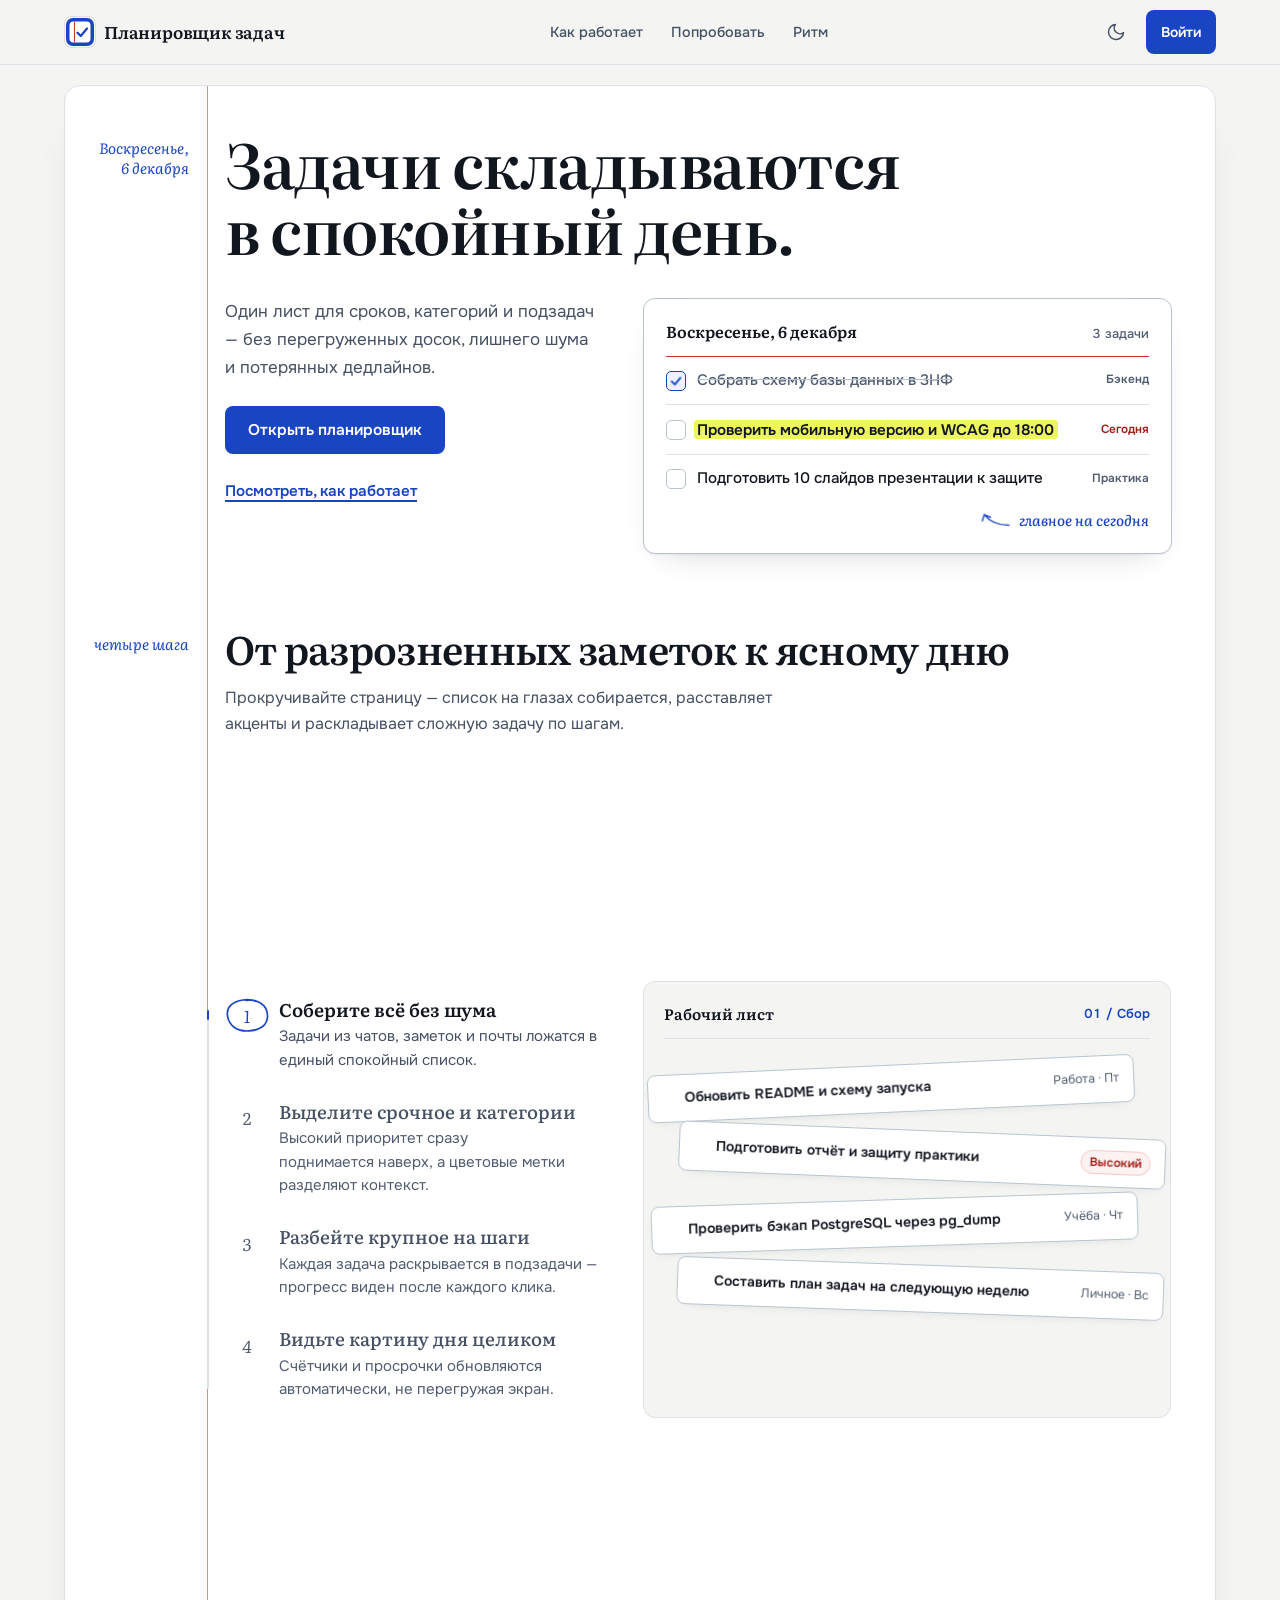
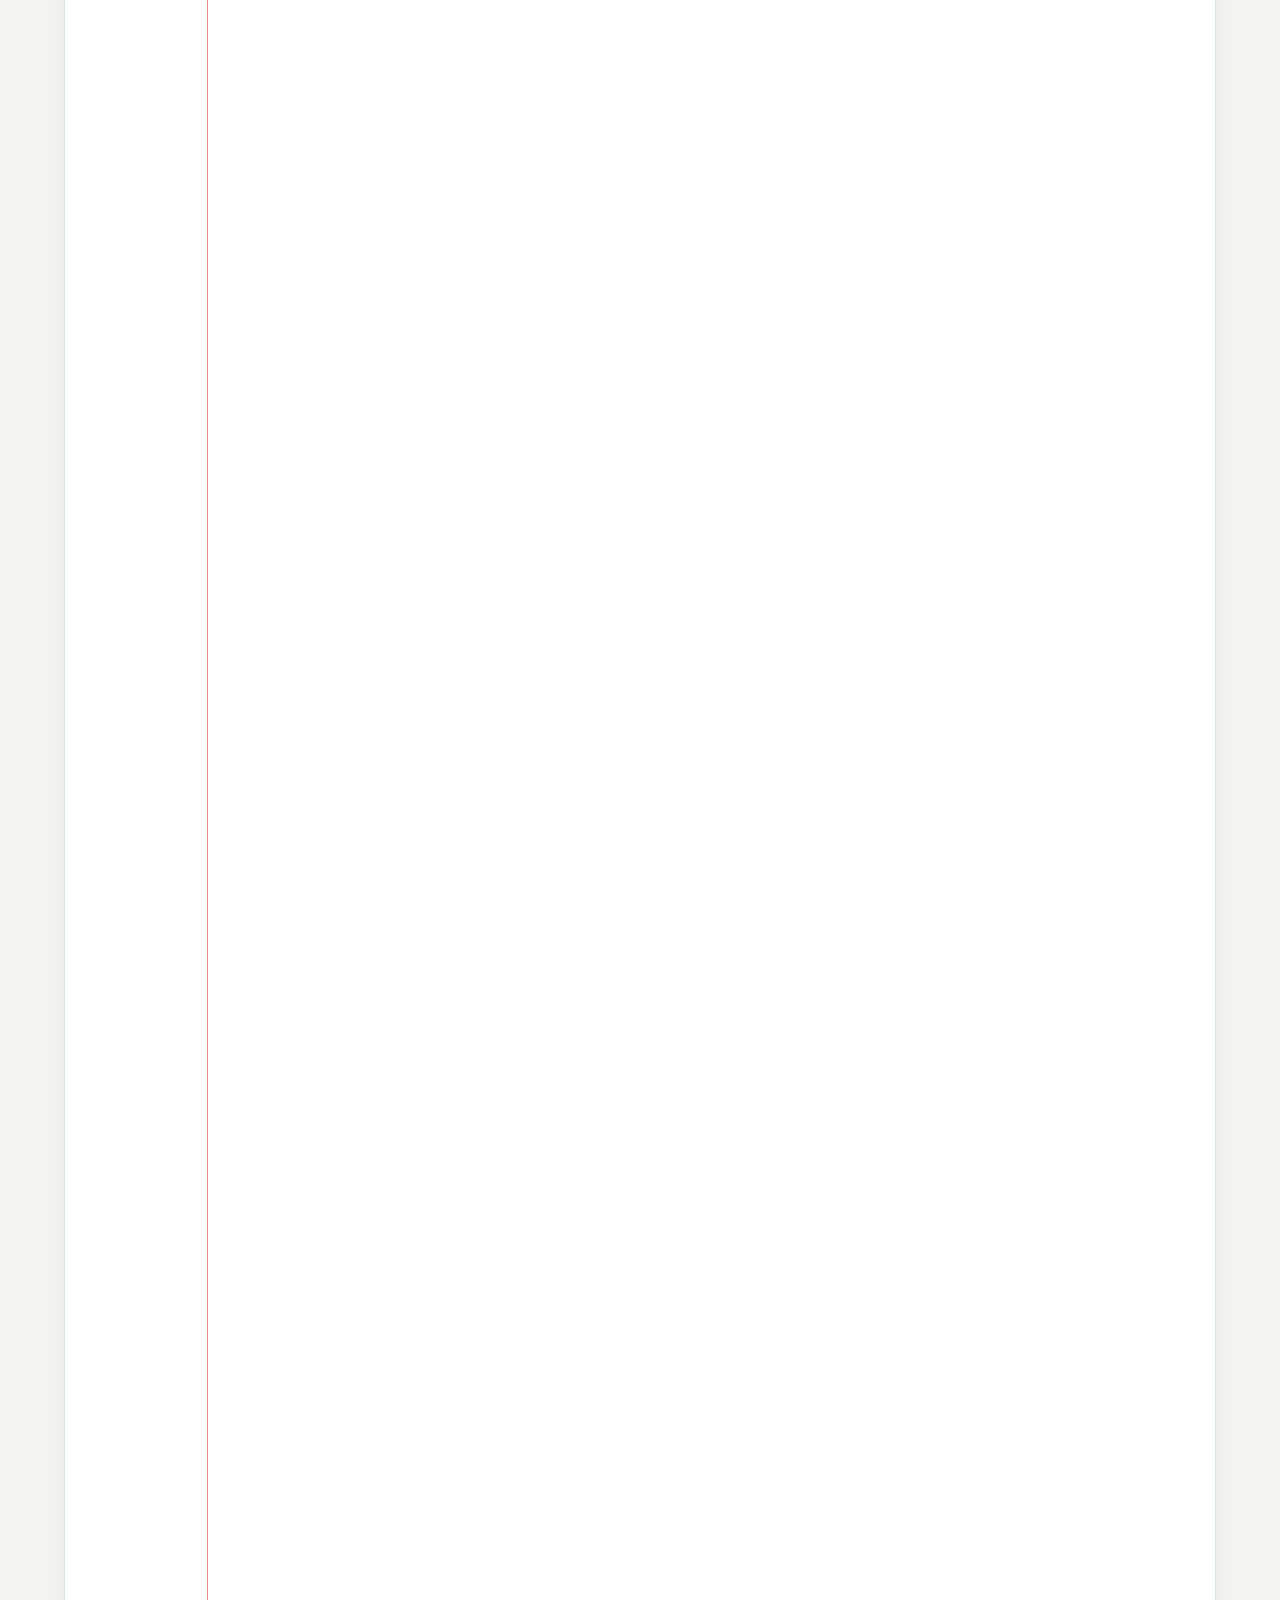
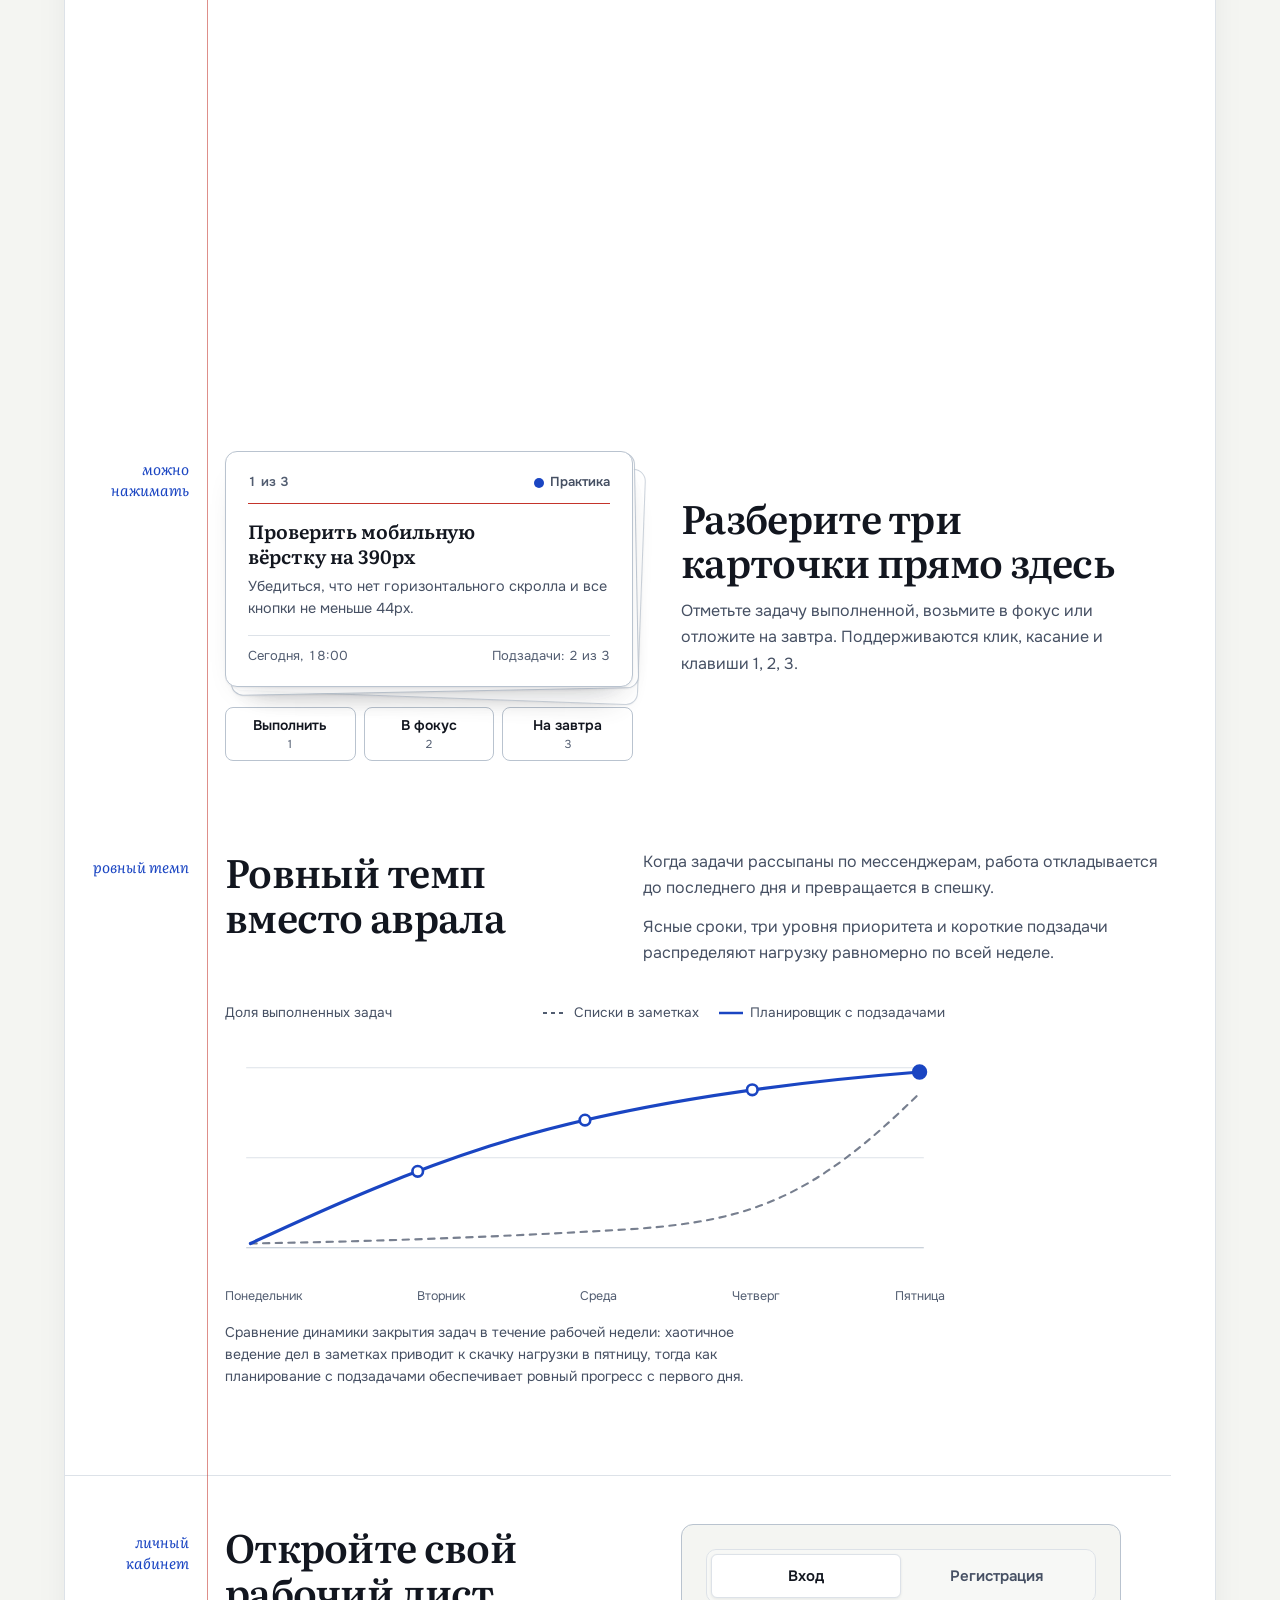
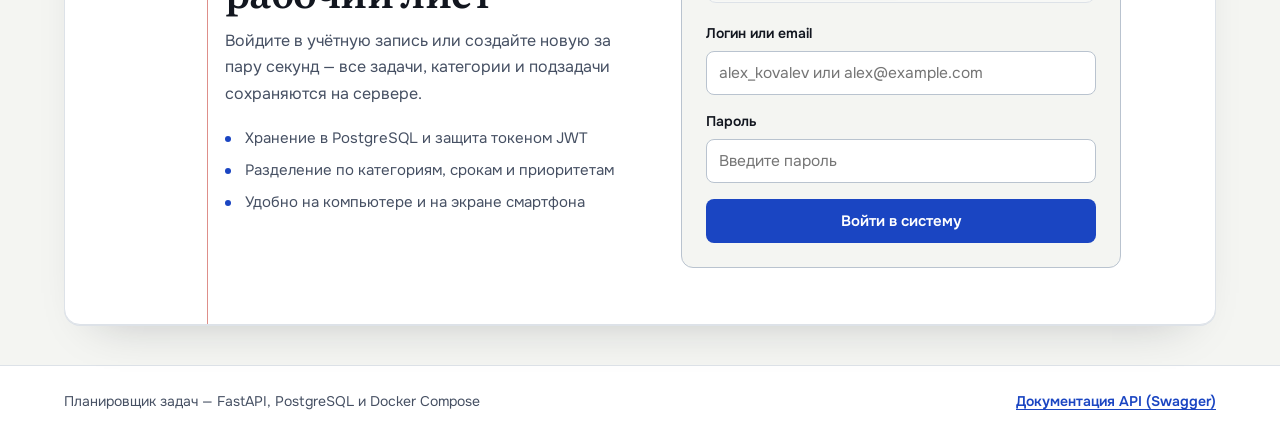
==== commit b11e5a1e: "fix(frontend): resolve mobile story clipping, WCAG contrast/focus trap, tablet CTA, and offline SW f" ====
--- a/frontend/index.html
+++ b/frontend/index.html
@@ -483,9 +483,9 @@
                   />
 
                   <!-- Checkpoints on calm curve -->
-                  <circle class="rhythm__dot" cx="182" cy="126" r="5"/>
-                  <circle class="rhythm__dot" cx="340" cy="76" r="5"/>
-                  <circle class="rhythm__dot" cx="498" cy="48" r="5"/>
+                  <circle class="rhythm__dot" cx="182" cy="127.8" r="5"/>
+                  <circle class="rhythm__dot" cx="340" cy="79.4" r="5"/>
+                  <circle class="rhythm__dot" cx="498" cy="50.8" r="5"/>
                   <circle class="rhythm__dot rhythm__dot--end" cx="656" cy="34" r="6"/>
                 </svg>
 
@@ -529,35 +529,39 @@
               </div>
 
               <div class="auth-card">
-                <div class="segmented" role="tablist" aria-label="Режим входа" data-active-index="0" id="auth-segmented">
+                <div class="segmented" data-active-index="0" id="auth-segmented">
                   <span class="segmented__thumb" aria-hidden="true"></span>
-                  <button
-                    type="button"
-                    class="segmented__btn segmented__btn--active"
-                    role="tab"
-                    aria-selected="true"
-                    aria-controls="login-form"
-                    id="tab-login"
-                  >
-                    Вход
-                  </button>
-                  <button
-                    type="button"
-                    class="segmented__btn"
-                    role="tab"
-                    aria-selected="false"
-                    aria-controls="register-form"
-                    id="tab-register"
-                  >
-                    Регистрация
-                  </button>
+                  <div class="segmented__tabs" role="tablist" aria-label="Режим входа">
+                    <button
+                      type="button"
+                      class="segmented__btn segmented__btn--active"
+                      role="tab"
+                      aria-selected="true"
+                      aria-controls="login-form"
+                      tabindex="0"
+                      id="tab-login"
+                    >
+                      Вход
+                    </button>
+                    <button
+                      type="button"
+                      class="segmented__btn"
+                      role="tab"
+                      aria-selected="false"
+                      aria-controls="register-form"
+                      tabindex="-1"
+                      id="tab-register"
+                    >
+                      Регистрация
+                    </button>
+                  </div>
                 </div>
 
                 <div class="alert alert--error" id="auth-error" role="alert" hidden>
                   <p class="alert__text" id="auth-error-text"></p>
                 </div>
 
-                <form class="form" id="login-form" novalidate>
+                <form class="form" id="login-form" role="tabpanel" aria-labelledby="tab-login" novalidate>
                   <div class="form__group">
                     <label class="form__label" for="login-identifier">Логин или email</label>
                     <input
@@ -587,7 +591,7 @@
                   </button>
                 </form>
 
-                <form class="form" id="register-form" hidden novalidate>
+                <form class="form" id="register-form" role="tabpanel" aria-labelledby="tab-register" hidden novalidate>
                   <div class="form__group">
                     <label class="form__label" for="reg-username">Имя пользователя</label>
                     <input
@@ -750,31 +754,35 @@
                 id="btn-mobile-cat-toggle"
                 aria-expanded="false"
                 aria-controls="mobile-cat-drawer"
-                aria-label="Добавить категорию"
+                aria-label="Управление категориями"
+                title="Добавить или удалить категорию"
               >
                 +
               </button>
             </section>
-            <form class="mobile-cat-drawer" id="mobile-cat-drawer" hidden aria-label="Создать категорию">
-              <label class="sr-only" for="mobile-category-name">Название категории</label>
-              <input
-                class="form__input form__input--compact"
-                type="text"
-                id="mobile-category-name"
-                maxlength="60"
-                placeholder="Название категории"
-                required
-              >
-              <label class="sr-only" for="mobile-category-color">Цвет категории</label>
-              <input
-                class="category-form__color"
-                type="color"
-                id="mobile-category-color"
-                value="#1a45c2"
-                title="Цвет категории"
-              >
-              <button type="submit" class="btn btn--secondary btn--compact">Добавить</button>
-            </form>
+            <div class="mobile-cat-drawer" id="mobile-cat-drawer" hidden>
+              <form class="mobile-cat-drawer__form" id="mobile-category-form" aria-label="Создать категорию">
+                <label class="sr-only" for="mobile-category-name">Название категории</label>
+                <input
+                  class="form__input form__input--compact"
+                  type="text"
+                  id="mobile-category-name"
+                  maxlength="60"
+                  placeholder="Название категории"
+                  required
+                >
+                <label class="sr-only" for="mobile-category-color">Цвет категории</label>
+                <input
+                  class="category-form__color"
+                  type="color"
+                  id="mobile-category-color"
+                  value="#1a45c2"
+                  title="Цвет категории"
+                >
+                <button type="submit" class="btn btn--secondary btn--compact">Добавить</button>
+              </form>
+              <ul class="mobile-cat-drawer__list" id="mobile-category-manage-list" aria-label="Удаление категорий"></ul>
+            </div>
 
             <!-- Search & Filters Toolbar -->
             <div class="ws-toolbar" role="search" aria-label="Поиск и фильтрация задач">
--- a/frontend/css/styles.css
+++ b/frontend/css/styles.css
@@ -11,7 +11,7 @@
   --sheet-subtle: #f7f8f6;
   --ink: #12161f;
   --ink-soft: #465063;
-  --ink-faint: #596478;
+  --ink-faint: #515c70;
   --rule: #dde2e8;
   --rule-strong: #b9c3cf;
   --accent: #1a45c2;
@@ -59,7 +59,7 @@
   --sheet-subtle: #1a2130;
   --ink: #eceff6;
   --ink-soft: #a2acc0;
-  --ink-faint: #8a95ad;
+  --ink-faint: #98a3ba;
   --rule: #242d40;
   --rule-strong: #37445f;
   --accent: #84a6ff;
@@ -155,7 +155,7 @@
 }
 
 :focus-visible {
-  outline: 2.5px solid var(--accent);
+  outline: 3px solid var(--accent);
   outline-offset: 2px;
 }
 
@@ -599,6 +599,10 @@
   display: grid;
   grid-template-columns: subgrid;
   row-gap: 0.75rem;
+}
+
+.sheet__row[id] {
+  scroll-margin-top: 84px;
 }
 
 .sheet__row > * {
@@ -1027,13 +1031,27 @@
   transition-timing-function: var(--ease-soft);
 }
 
-.story-step[data-active="false"] .story-step__trigger {
-  opacity: 0.45;
-}
-
-.story-step[data-active="false"] .story-step__trigger:hover,
-.story-step[data-active="false"] .story-step__trigger:focus-visible {
-  opacity: 0.82;
+.story-step[data-active="false"] .story-step__num {
+  color: var(--ink-faint);
+}
+
+.story-step[data-active="false"] .story-step__title {
+  color: var(--ink-soft);
+  font-weight: 500;
+}
+
+.story-step[data-active="false"] .story-step__body {
+  color: var(--ink-faint);
+}
+
+.story-step[data-active="false"] .story-step__trigger:hover .story-step__title,
+.story-step[data-active="false"] .story-step__trigger:focus-visible .story-step__title {
+  color: var(--ink);
+}
+
+.story-step[data-active="false"] .story-step__trigger:hover .story-step__num,
+.story-step[data-active="false"] .story-step__trigger:focus-visible .story-step__num {
+  color: var(--accent);
 }
 
 .story-step__num {
@@ -1101,6 +1119,10 @@
 /* On narrow or short viewports while pinned, stack all 4 steps in one grid cell so stage fits cleanly */
 @media (prefers-reduced-motion: no-preference) and (max-width: 1023px),
   (prefers-reduced-motion: no-preference) and (max-height: 700px) {
+  .story-steps__rail {
+    display: none !important;
+  }
+
   .story-step {
     grid-area: 1 / 1;
     transition-property: opacity, transform;
@@ -1155,7 +1177,7 @@
 
 .story-stage__canvas {
   position: relative;
-  height: 316px;
+  height: 392px;
 }
 
 .stage-slip {
@@ -1391,22 +1413,41 @@
 
 .stage-summary__stats {
   flex: 1;
+  min-width: 0;
   display: grid;
-  grid-template-columns: repeat(4, 1fr);
-  gap: 0.375rem;
+  grid-template-columns: repeat(2, minmax(0, 1fr));
+  gap: 0.45rem 0.5rem;
 }
 
 .stage-summary__cell {
   display: flex;
   flex-direction: column;
-  gap: 0.1rem;
+  gap: 0.08rem;
+  min-width: 0;
   border-left: 1px solid var(--rule);
   padding-left: 0.5rem;
 }
 
-.stage-summary__cell:first-child {
+.stage-summary__cell:nth-child(2n + 1) {
   border-left: 0;
   padding-left: 0;
+}
+
+@media (min-width: 520px) {
+  .stage-summary__stats {
+    grid-template-columns: repeat(4, minmax(0, 1fr));
+    gap: 0.375rem;
+  }
+
+  .stage-summary__cell:nth-child(2n + 1) {
+    border-left: 1px solid var(--rule);
+    padding-left: 0.5rem;
+  }
+
+  .stage-summary__cell:first-child {
+    border-left: 0;
+    padding-left: 0;
+  }
 }
 
 .stage-summary__k {
@@ -1494,9 +1535,17 @@
   border: 1px solid var(--rule-strong);
   border-radius: var(--radius-md);
   box-shadow: var(--shadow-card);
+  touch-action: pan-y;
+  cursor: grab;
   transition-property: transform, opacity;
   transition-duration: 300ms;
   transition-timing-function: var(--ease-soft);
+}
+
+.triage-card--dragging {
+  transition: none;
+  cursor: grabbing;
+  user-select: none;
 }
 
 .triage-card--exit-right {
@@ -1874,13 +1923,16 @@
 /* Sliding segmented control (concentric radii: outer 10px, pad 4px, inner 6px) */
 .segmented {
   position: relative;
-  display: grid;
-  grid-template-columns: 1fr 1fr;
   padding: 4px;
   background: var(--sheet-subtle);
   border: 1px solid var(--rule);
   border-radius: 10px;
   margin-bottom: 1.25rem;
+}
+
+.segmented__tabs {
+  display: grid;
+  grid-template-columns: 1fr 1fr;
 }
 
 .segmented__thumb {
@@ -2381,15 +2433,48 @@
 
 .mobile-cat-drawer {
   display: flex;
-  flex-wrap: wrap;
-  gap: 0.5rem;
+  flex-direction: column;
+  gap: 0.75rem;
   padding: 0.75rem 1.25rem;
   background: var(--sheet-subtle);
   border-bottom: 1px solid var(--rule);
 }
 
-.mobile-cat-drawer .form__input {
+.mobile-cat-drawer__form {
+  display: flex;
+  flex-wrap: wrap;
+  gap: 0.5rem;
+}
+
+.mobile-cat-drawer__form .form__input {
   flex: 1 1 160px;
+}
+
+.mobile-cat-drawer__list {
+  list-style: none;
+  margin: 0;
+  padding: 0.5rem 0 0;
+  border-top: 1px solid var(--rule);
+  display: flex;
+  flex-wrap: wrap;
+  gap: 0.45rem;
+}
+
+.mobile-cat-drawer__item {
+  display: inline-flex;
+  align-items: center;
+  gap: 0.25rem;
+  padding-left: 0.75rem;
+  border: 1px solid var(--rule-strong);
+  border-radius: 999px;
+  background: var(--sheet);
+  font-size: 0.85rem;
+  font-weight: 500;
+  color: var(--ink);
+}
+
+.mobile-cat-drawer__del {
+  border-radius: 999px;
 }
 
 /* Search & Filter Toolbar */
@@ -2681,10 +2766,12 @@
 }
 
 .task-row__title-btn {
-  display: inline-block;
+  display: inline-flex;
+  align-items: center;
+  min-height: 44px;
   max-width: 100%;
-  padding: 0;
-  margin: 0;
+  padding: 0.45rem 0;
+  margin: -0.45rem 0;
   border: 0;
   background: transparent;
   font-family: inherit;
@@ -2871,6 +2958,12 @@
   border-top: 1px solid var(--rule);
   background: var(--sheet);
   flex-shrink: 0;
+}
+
+@media (max-width: 479px) {
+  .modal__footer--sticky .btn {
+    flex: 1 1 135px;
+  }
 }
 
 /* Task detail & subtasks */
@@ -3052,6 +3145,10 @@
     display: inline-flex;
   }
 
+  .ws-header__mobile-add {
+    display: none !important;
+  }
+
   .btn--compact {
     padding: 0.5rem 0.875rem;
   }
@@ -3119,7 +3216,7 @@
   }
 
   .story-stage__canvas {
-    height: 332px;
+    height: 344px;
   }
 
   .task-row {
@@ -3202,8 +3299,7 @@
   }
 
   .mobile-cats,
-  .mobile-cat-drawer,
-  .ws-header__mobile-add {
+  .mobile-cat-drawer {
     display: none !important;
   }
 
@@ -3245,6 +3341,6 @@
   }
 
   .story-step[data-active="false"] .story-step__trigger {
-    opacity: 0.85 !important;
-  }
-}
+    opacity: 1 !important;
+  }
+}
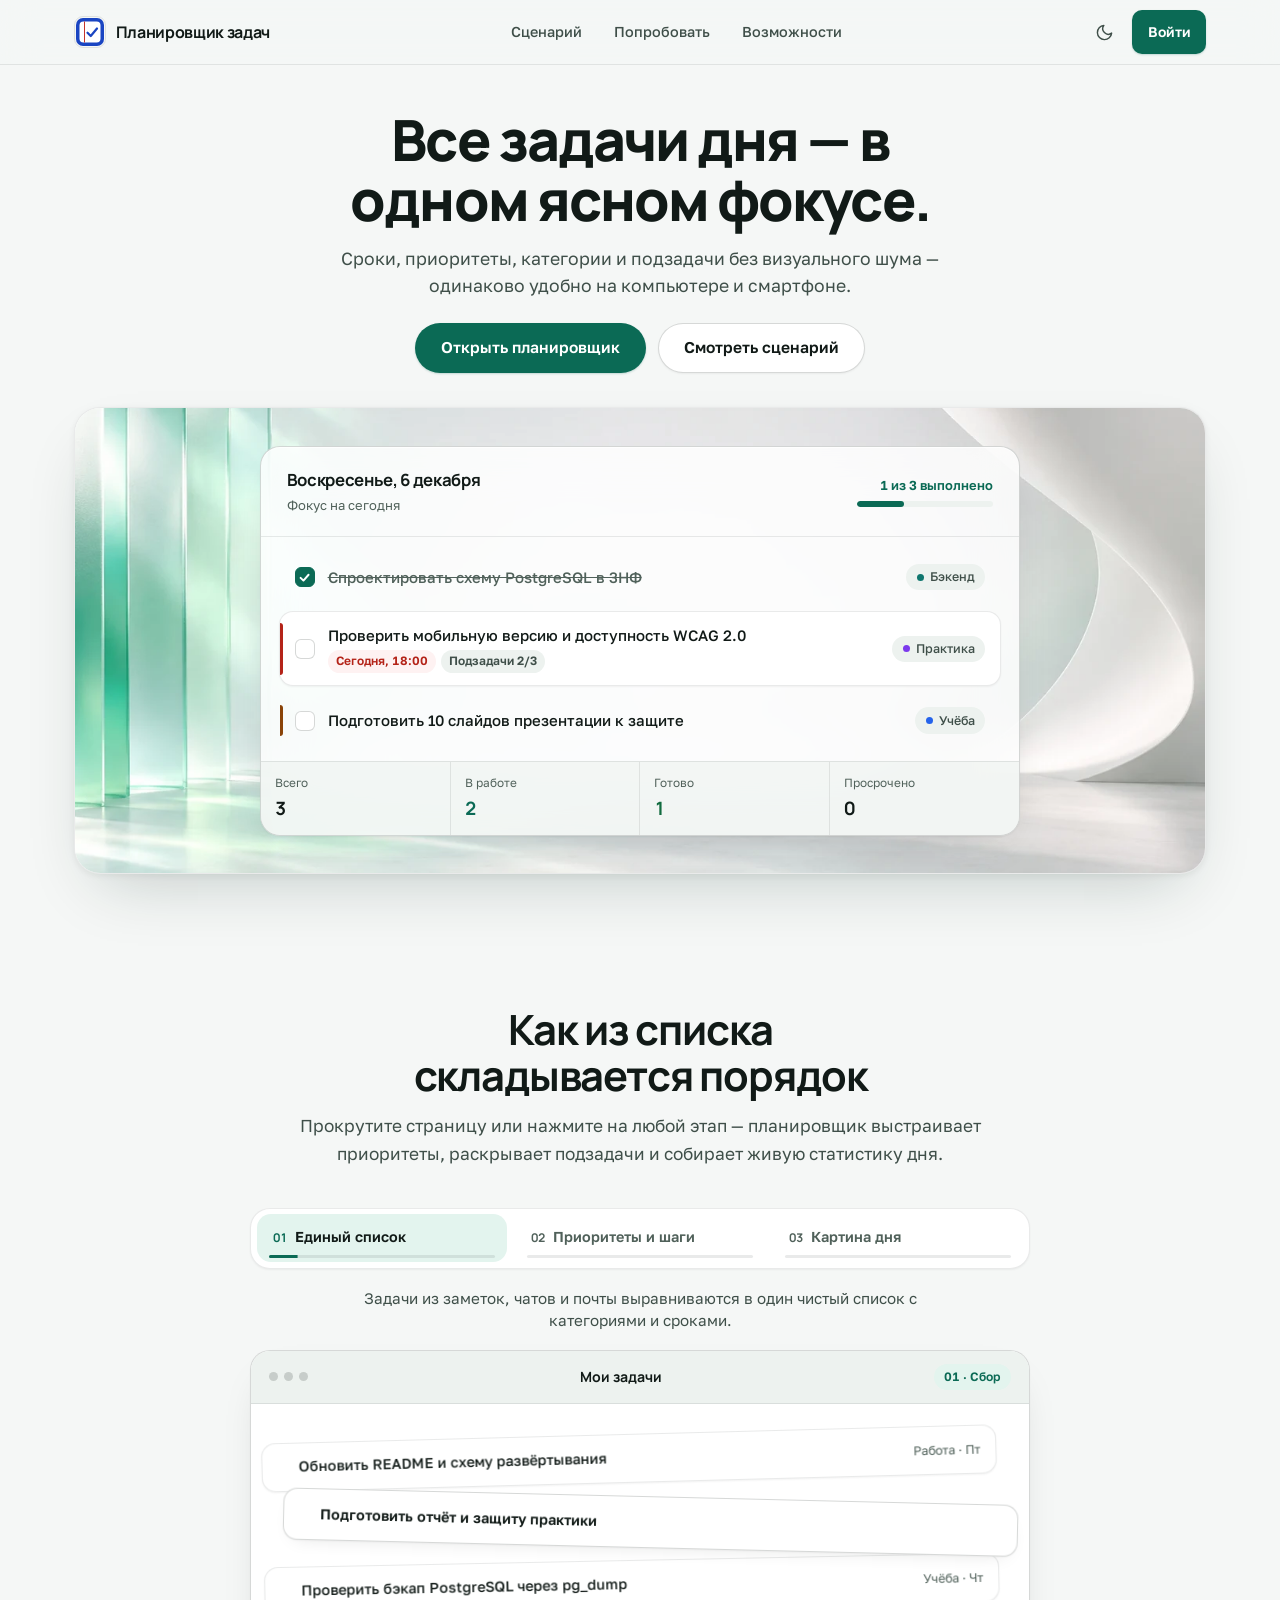
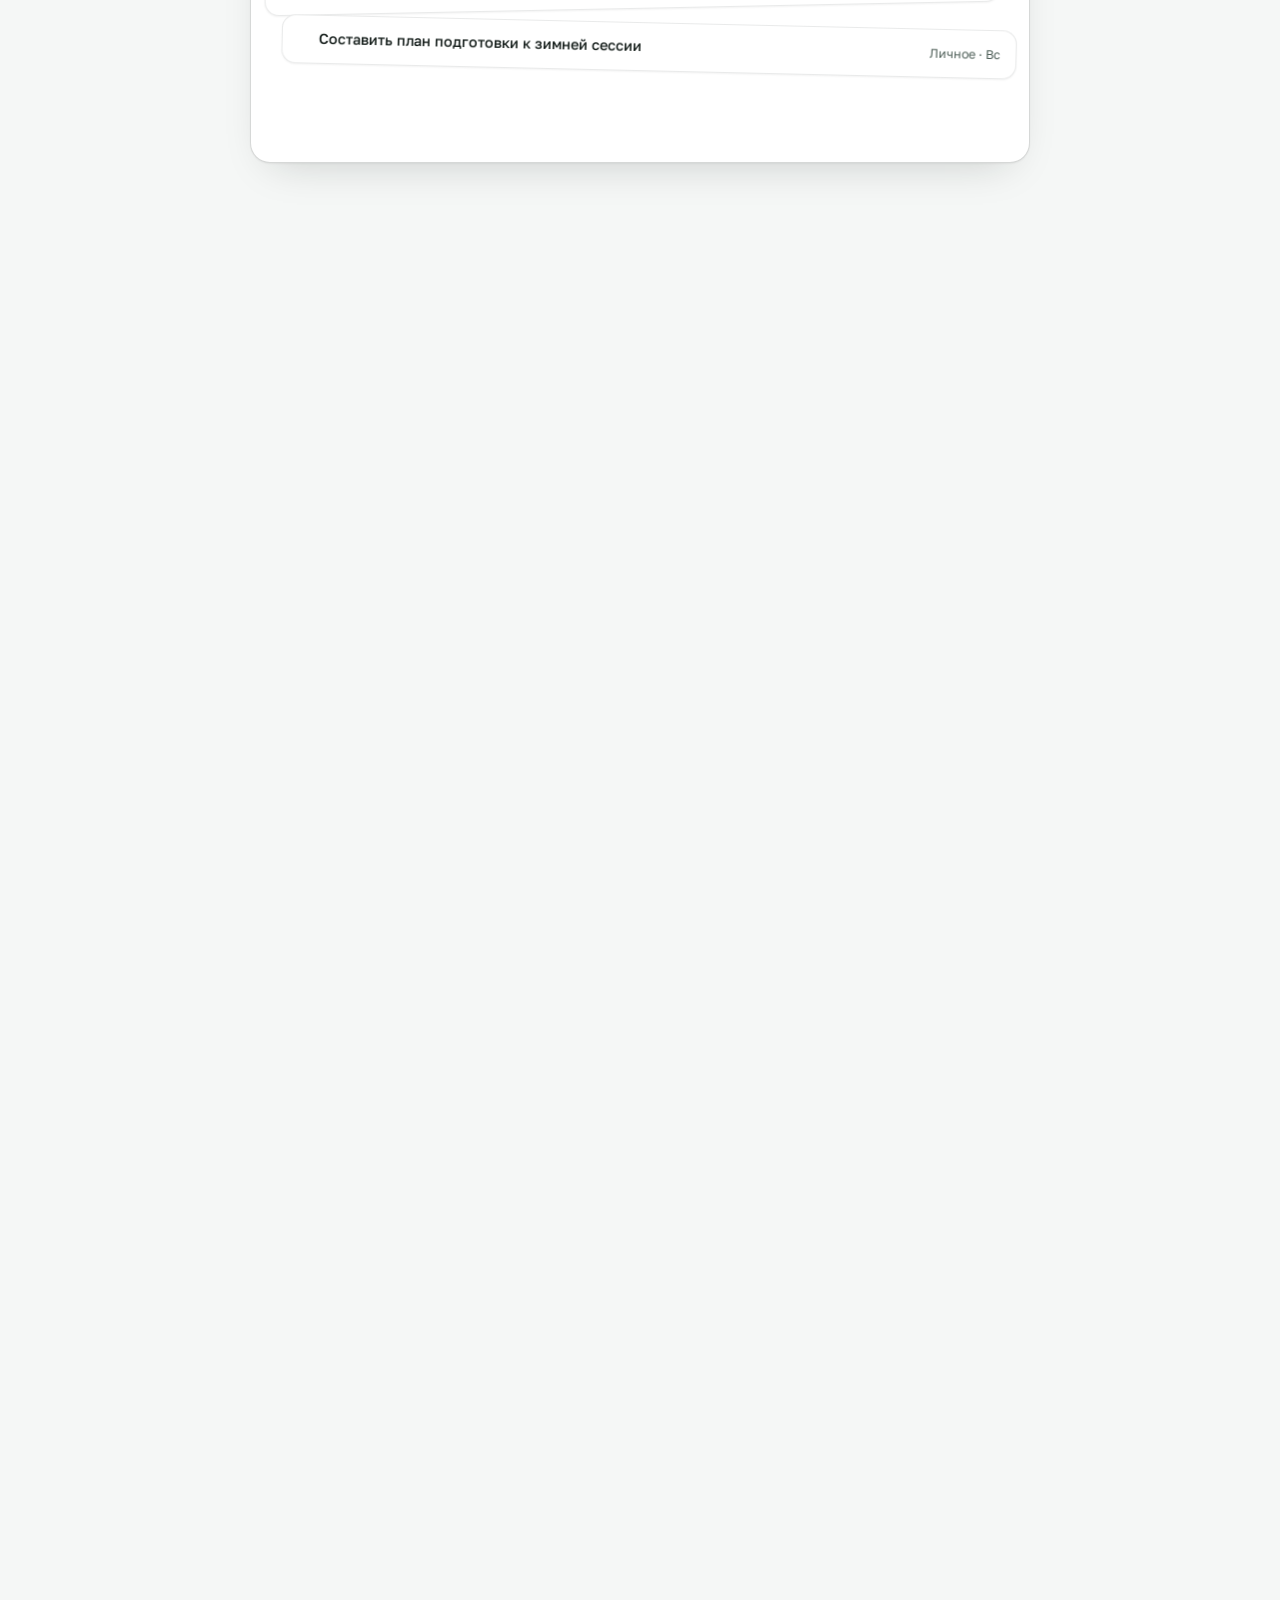
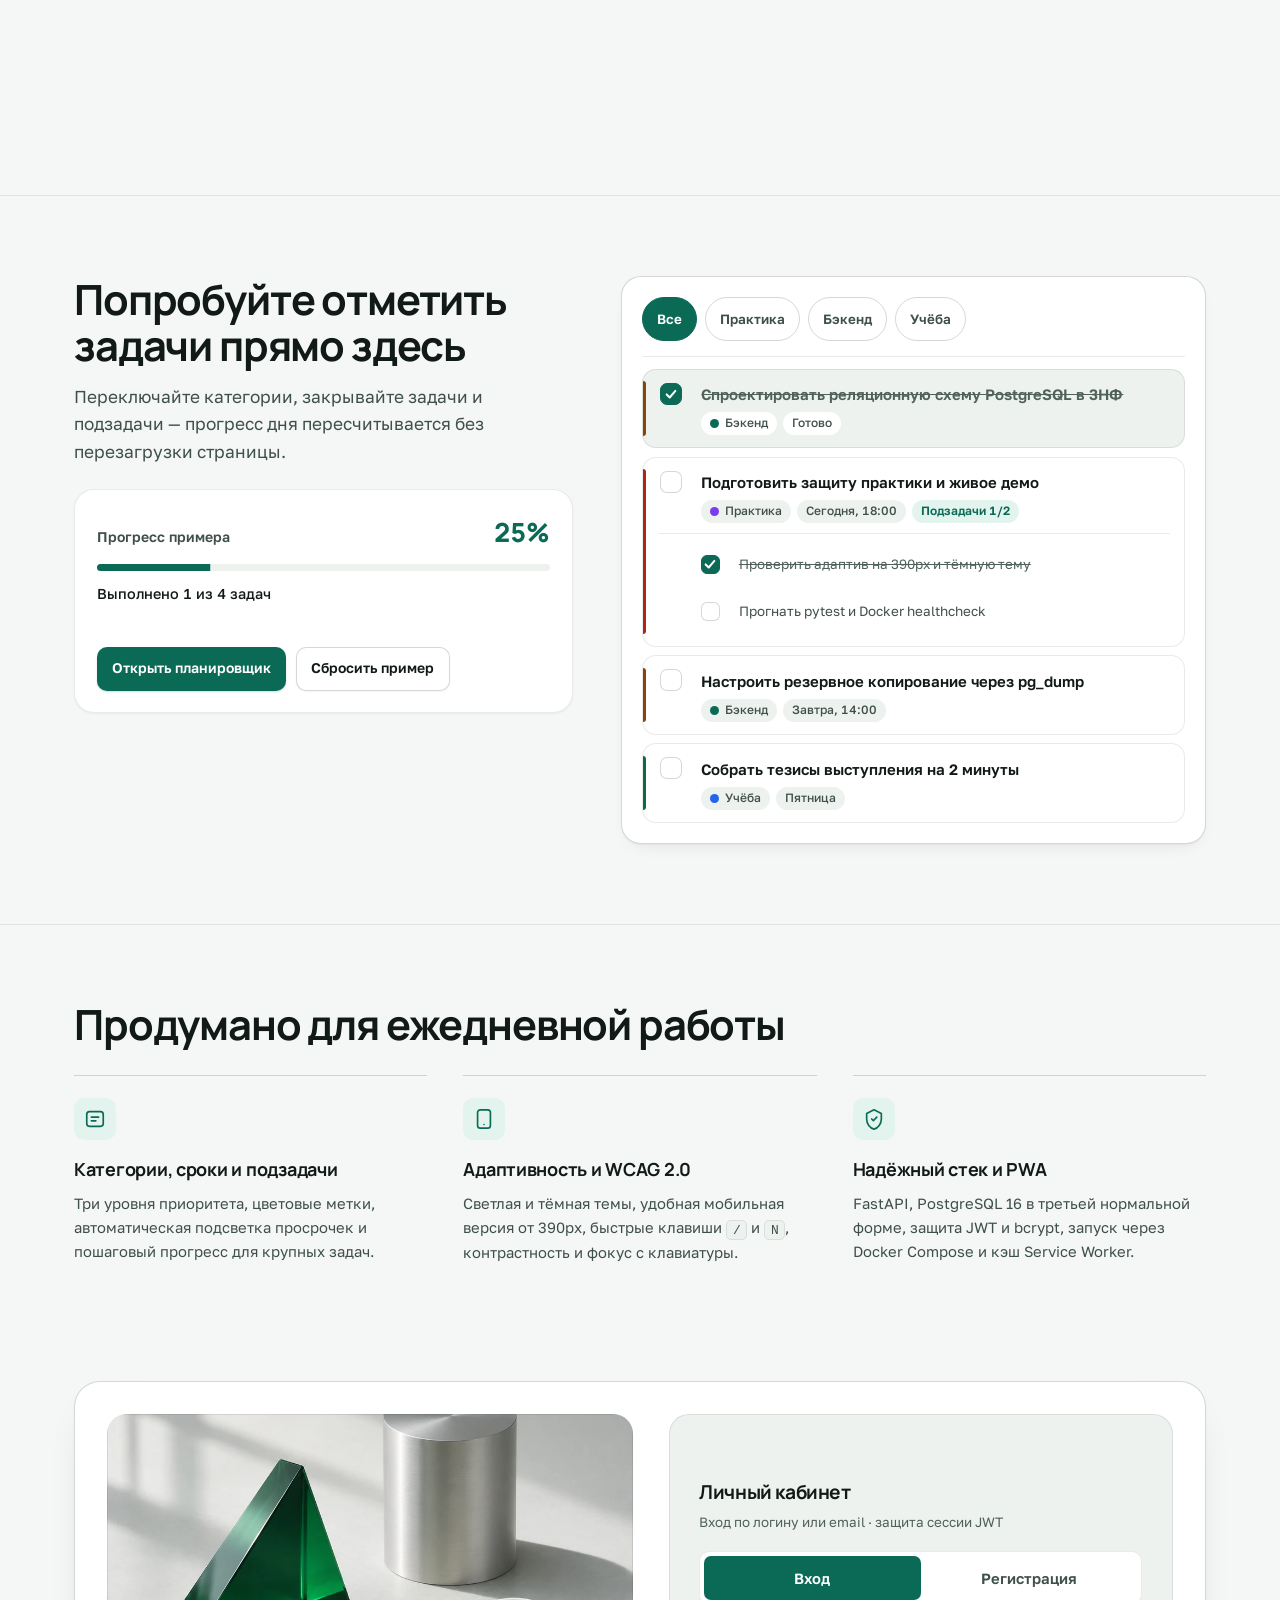
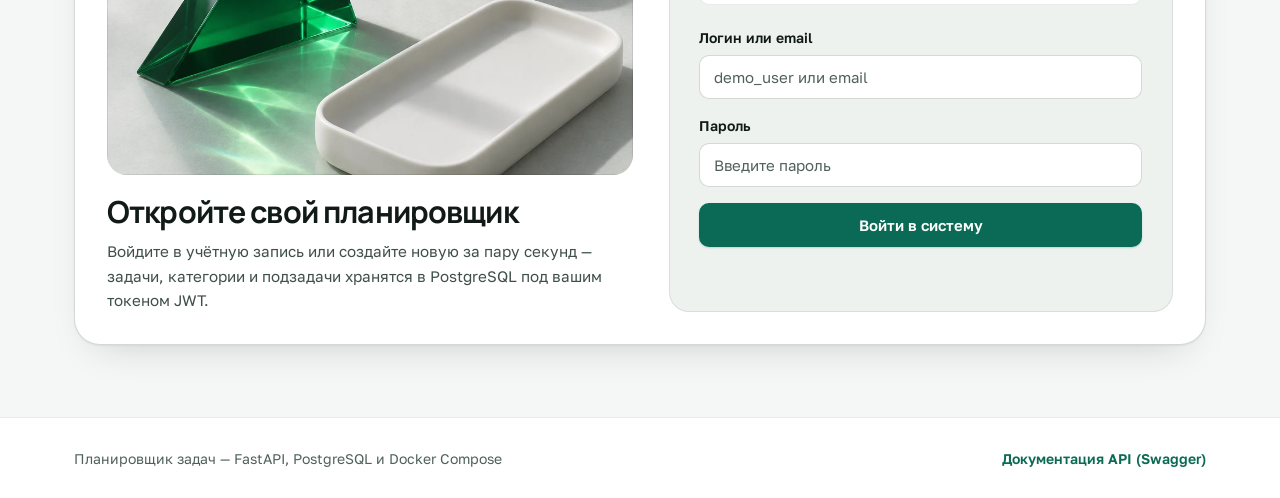
==== commit 266afbb6: "fix(frontend): polish mobile modal layout, 44px touch targets, WCAG count contrast, and focus guards" ====
--- a/frontend/index.html
+++ b/frontend/index.html
@@ -3,14 +3,20 @@
 <head>
   <meta charset="UTF-8">
   <meta name="viewport" content="width=device-width, initial-scale=1.0">
-  <meta name="description" content="Планировщик задач — спокойный рабочий лист для сроков, категорий и подзадач">
-  <meta name="theme-color" content="#1a45c2">
+  <meta name="description" content="Планировщик задач — спокойный контроль сроков, категорий, приоритетов и подзадач на компьютере и смартфоне">
+  <meta name="theme-color" content="#0b6a55">
+  <meta property="og:type" content="website">
+  <meta property="og:title" content="Планировщик задач — все дела дня в одном ясном фокусе">
+  <meta property="og:description" content="Сроки, приоритеты, категории и подзадачи без визуального шума. FastAPI, PostgreSQL 16, Docker Compose, WCAG 2.0 и PWA.">
+  <meta property="og:url" content="https://apelsinkos.github.io/task-planner/">
+  <meta property="og:image" content="https://apelsinkos.github.io/task-planner/icons/og-preview.png">
+  <meta name="twitter:card" content="summary_large_image">
   <title>Планировщик задач</title>
   <link rel="icon" href="icons/favicon.svg" type="image/svg+xml">
   <link rel="manifest" href="manifest.webmanifest">
   <link rel="preconnect" href="https://fonts.googleapis.com">
   <link rel="preconnect" href="https://fonts.gstatic.com" crossorigin>
-  <link rel="stylesheet" href="https://fonts.googleapis.com/css2?family=Literata:ital,opsz,wght@0,7..72,500;0,7..72,600;1,7..72,400;1,7..72,500&family=Onest:wght@400;500;600;700&display=swap">
+  <link rel="stylesheet" href="https://fonts.googleapis.com/css2?family=Golos+Text:wght@400;500;600;700&family=Manrope:wght@600;700;800&display=swap">
   <script>
     (function () {
       try {
@@ -45,9 +51,9 @@
       </a>
 
       <nav class="topbar__anchors" id="topbar-anchors" aria-label="Разделы обзора">
-        <a class="topbar__link" href="#how-it-works">Как работает</a>
+        <a class="topbar__link" href="#how-it-works">Сценарий</a>
         <a class="topbar__link" href="#try-demo">Попробовать</a>
-        <a class="topbar__link" href="#rhythm">Ритм</a>
+        <a class="topbar__link" href="#features">Возможности</a>
       </nav>
 
       <div class="topbar__controls">
@@ -58,11 +64,11 @@
           aria-label="Переключить цветовую тему"
           title="Переключить тему"
         >
-          <svg class="theme-icon theme-icon--sun" viewBox="0 0 24 24" width="20" height="20" fill="none" stroke="currentColor" stroke-width="1.8" stroke-linecap="round" stroke-linejoin="round" aria-hidden="true">
+          <svg class="theme-icon theme-icon--sun" viewBox="0 0 24 24" width="19" height="19" fill="none" stroke="currentColor" stroke-width="1.8" stroke-linecap="round" stroke-linejoin="round" aria-hidden="true">
             <circle cx="12" cy="12" r="4"/>
             <path d="M12 2v2M12 20v2M4.93 4.93l1.41 1.41M17.66 17.66l1.41 1.41M2 12h2M20 12h2M6.34 17.66l-1.41 1.41M19.07 4.93l-1.41 1.41"/>
           </svg>
-          <svg class="theme-icon theme-icon--moon" viewBox="0 0 24 24" width="20" height="20" fill="none" stroke="currentColor" stroke-width="1.8" stroke-linecap="round" stroke-linejoin="round" aria-hidden="true">
+          <svg class="theme-icon theme-icon--moon" viewBox="0 0 24 24" width="19" height="19" fill="none" stroke="currentColor" stroke-width="1.8" stroke-linecap="round" stroke-linejoin="round" aria-hidden="true">
             <path d="M21 12.79A9 9 0 1 1 11.21 3 7 7 0 0 0 21 12.79z"/>
           </svg>
         </button>
@@ -79,11 +85,12 @@
             Обзор
           </button>
           <span class="topbar__username" id="header-username"></span>
-          <button type="button" class="btn btn--primary btn--compact" id="btn-open-create">
+          <button type="button" class="btn btn--primary btn--compact" id="btn-open-create" aria-keyshortcuts="N">
             <svg viewBox="0 0 20 20" width="16" height="16" fill="none" stroke="currentColor" stroke-width="2" stroke-linecap="round" aria-hidden="true">
               <path d="M10 4v12M4 10h12"/>
             </svg>
             <span>Новая задача</span>
+            <kbd class="btn__kbd" aria-hidden="true">N</kbd>
           </button>
           <button type="button" class="btn btn--ghost btn--compact" id="btn-logout">Выйти</button>
         </nav>
@@ -106,541 +113,532 @@
     </div>
 
     <!-- ================================================================
-         VIEW 1: EDITORIAL SHOWCASE + INTEGRATED AUTH (#landing-view)
+         VIEW 1: PRODUCT SHOWCASE + INTEGRATED AUTH (#landing-view)
          ================================================================ -->
-    <div class="showcase-wrap" id="landing-view">
-      <div class="container">
-        <div class="sheet" id="top">
-
-          <!-- Chapter 1: Hero -->
-          <section class="sheet__row hero" aria-labelledby="hero-title">
-            <p class="margin-note hero__margin-note" id="hero-margin-date">Рабочий лист</p>
-            <div class="hero__body">
-              <h1 class="hero__title" id="hero-title">
-                <span class="hero__title-line">Задачи складываются</span>
-                <span class="hero__title-line">в спокойный день.</span>
-              </h1>
-
-              <div class="hero__grid">
-                <div class="hero__copy">
-                  <p class="hero__lead">
-                    Один лист для сроков, категорий и подзадач — без перегруженных
-                    досок, лишнего шума и потерянных дедлайнов.
-                  </p>
-                  <div class="hero__actions">
-                    <button type="button" class="btn btn--primary btn--lg" id="btn-hero-start">
-                      Открыть планировщик
-                    </button>
-                    <a class="hero__text-link" href="#how-it-works">Посмотреть, как работает</a>
+    <div class="landing" id="landing-view">
+
+      <!-- Section 1: Hero Statement + Luminous Studio Stage -->
+      <section class="hero" id="top" aria-labelledby="hero-title">
+        <div class="container">
+          <div class="hero__intro">
+            <h1 class="hero__title" id="hero-title">
+              Все задачи дня — в одном ясном фокусе.
+            </h1>
+            <p class="hero__lead">
+              Сроки, приоритеты, категории и подзадачи без визуального шума —
+              одинаково удобно на компьютере и смартфоне.
+            </p>
+            <div class="hero__actions">
+              <button type="button" class="btn btn--primary btn--lg" id="btn-hero-start">
+                Открыть планировщик
+              </button>
+              <a class="btn btn--secondary btn--lg" href="#how-it-works">Смотреть сценарий</a>
+            </div>
+          </div>
+
+          <!-- Signature Product Stage backed by bespoke studio renders -->
+          <div class="hero-stage" id="hero-stage" aria-hidden="true">
+            <img
+              class="hero-stage__bg hero-stage__bg--light"
+              src="images/hero-stage-light.webp"
+              alt=""
+              width="1440"
+              height="810"
+              fetchpriority="high"
+            >
+            <img
+              class="hero-stage__bg hero-stage__bg--dark"
+              src="images/hero-stage-dark.webp"
+              alt=""
+              width="1440"
+              height="810"
+            >
+
+            <div class="hero-window" id="hero-window">
+              <div class="hero-window__bar">
+                <div class="hero-window__meta">
+                  <span class="hero-window__date" id="hero-today-date">Четверг, 26 ноября</span>
+                  <span class="hero-window__sub">Фокус на сегодня</span>
+                </div>
+                <div class="hero-window__progress-wrap">
+                  <span class="hero-window__ratio">1 из 3 выполнено</span>
+                  <div class="hero-window__progress-track">
+                    <div class="hero-window__progress-fill"></div>
                   </div>
                 </div>
-
-                <!-- Single orchestrated load illustration: printed daily sheet -->
-                <div class="day-sheet-frame" aria-hidden="true">
-                  <div class="day-sheet">
-                    <div class="day-sheet__head">
-                      <span class="day-sheet__day">Четверг · 26 ноября</span>
-                      <span class="day-sheet__count">3 задачи</span>
-                    </div>
-
-                    <div class="day-sheet__rows">
-                      <div class="day-sheet__row day-sheet__row--check">
-                        <span class="day-sheet__box">
-                          <svg viewBox="0 0 18 18" class="day-sheet__check-svg">
-                            <path class="day-sheet__check-path" pathLength="1" d="M3.5 9.5 L7.5 13.5 L14.5 5"/>
-                          </svg>
-                        </span>
-                        <span class="day-sheet__text day-sheet__text--strike">Собрать схему базы данных в 3НФ</span>
-                        <span class="day-sheet__tag">Бэкенд</span>
-                      </div>
-
-                      <div class="day-sheet__row day-sheet__row--marked">
-                        <span class="day-sheet__box"></span>
-                        <span class="day-sheet__marked-wrap">
-                          <span class="day-sheet__ink">Проверить мобильную версию и WCAG до 18:00</span>
-                          <span class="day-sheet__marker">Проверить мобильную версию и WCAG до 18:00</span>
-                        </span>
-                        <span class="day-sheet__tag day-sheet__tag--urgent">Сегодня</span>
-                      </div>
-
-                      <div class="day-sheet__row">
-                        <span class="day-sheet__box"></span>
-                        <span class="day-sheet__text">Подготовить 10 слайдов презентации к защите</span>
-                        <span class="day-sheet__tag">Практика</span>
-                      </div>
-                    </div>
-
-                    <div class="day-sheet__annotation">
-                      <svg class="day-sheet__arrow" viewBox="0 0 38 22">
-                        <path class="day-sheet__arrow-path" pathLength="1" d="M35 17 C24 17 14 14 7 5 M7 5 L5 12 M7 5 L14 8"/>
-                      </svg>
-                      <span class="day-sheet__note-text">главное на сегодня</span>
+              </div>
+
+              <div class="hero-window__list">
+                <div class="hero-task hero-task--done">
+                  <span class="hero-task__check hero-task__check--checked">
+                    <svg viewBox="0 0 16 16" class="hero-task__check-svg">
+                      <path class="hero-task__check-path" pathLength="1" d="M3.2 8.4 L6.7 11.8 L13 4.6"/>
+                    </svg>
+                  </span>
+                  <div class="hero-task__content">
+                    <span class="hero-task__title">Спроектировать схему PostgreSQL в 3НФ</span>
+                  </div>
+                  <span class="hero-task__tag">
+                    <span class="hero-task__dot" style="background:#0f766e"></span>
+                    Бэкенд
+                  </span>
+                </div>
+
+                <div class="hero-task hero-task--focus">
+                  <span class="hero-task__bar hero-task__bar--high"></span>
+                  <span class="hero-task__check"></span>
+                  <div class="hero-task__content">
+                    <span class="hero-task__title">Проверить мобильную версию и доступность WCAG 2.0</span>
+                    <div class="hero-task__subline">
+                      <span class="hero-task__pill hero-task__pill--urgent">Сегодня, 18:00</span>
+                      <span class="hero-task__pill">Подзадачи 2/3</span>
                     </div>
                   </div>
-                </div>
-              </div>
-            </div>
-          </section>
-
-          <!-- Chapter 2: Apple-style pinned scroll choreography -->
-          <section class="sheet__row story" id="how-it-works" aria-labelledby="story-title">
-            <p class="margin-note story__margin-note">четыре шага</p>
-            <div class="story__intro">
-              <h2 class="section-title" id="story-title">От разрозненных заметок к ясному дню</h2>
-              <p class="section-lead">
-                Прокручивайте страницу — список на глазах собирается, расставляет
-                акценты и раскладывает сложную задачу по шагам.
+                  <span class="hero-task__tag">
+                    <span class="hero-task__dot" style="background:#7c3aed"></span>
+                    Практика
+                  </span>
+                </div>
+
+                <div class="hero-task">
+                  <span class="hero-task__bar hero-task__bar--med"></span>
+                  <span class="hero-task__check"></span>
+                  <div class="hero-task__content">
+                    <span class="hero-task__title">Подготовить 10 слайдов презентации к защите</span>
+                  </div>
+                  <span class="hero-task__tag">
+                    <span class="hero-task__dot" style="background:#2563eb"></span>
+                    Учёба
+                  </span>
+                </div>
+              </div>
+
+              <div class="hero-window__foot">
+                <div class="hero-stat">
+                  <span class="hero-stat__k">Всего</span>
+                  <strong class="hero-stat__v">3</strong>
+                </div>
+                <div class="hero-stat">
+                  <span class="hero-stat__k">В работе</span>
+                  <strong class="hero-stat__v hero-stat__v--accent">2</strong>
+                </div>
+                <div class="hero-stat">
+                  <span class="hero-stat__k">Готово</span>
+                  <strong class="hero-stat__v hero-stat__v--ok">1</strong>
+                </div>
+                <div class="hero-stat">
+                  <span class="hero-stat__k">Просрочено</span>
+                  <strong class="hero-stat__v">0</strong>
+                </div>
+              </div>
+            </div>
+          </div>
+        </div>
+      </section>
+
+      <!-- Section 2: Apple-Style Pinned Scroll Reel -->
+      <section class="reel" id="how-it-works" aria-labelledby="story-title">
+        <div class="container">
+          <div class="section-head section-head--center">
+            <h2 class="section-title" id="story-title">Как из списка складывается порядок</h2>
+            <p class="section-lead">
+              Прокрутите страницу или нажмите на любой этап — планировщик выстраивает
+              приоритеты, раскрывает подзадачи и собирает живую статистику дня.
+            </p>
+          </div>
+
+          <div class="reel__track" id="story-track">
+            <div class="reel__sticky">
+              <!-- Horizontal Apple-style chapter pill tabs -->
+              <div class="reel-tabs" role="group" aria-label="Этапы работы с задачами" id="story-steps-list">
+                <button
+                  type="button"
+                  class="reel-tab"
+                  data-step="0"
+                  data-jump-step="0"
+                  data-active="true"
+                  aria-current="step"
+                >
+                  <span class="reel-tab__num">01</span>
+                  <span class="reel-tab__label">Единый список</span>
+                  <span class="reel-tab__meter" aria-hidden="true"><span class="reel-tab__meter-fill"></span></span>
+                </button>
+
+                <button
+                  type="button"
+                  class="reel-tab"
+                  data-step="1"
+                  data-jump-step="1"
+                  data-active="false"
+                >
+                  <span class="reel-tab__num">02</span>
+                  <span class="reel-tab__label">Приоритеты и шаги</span>
+                  <span class="reel-tab__meter" aria-hidden="true"><span class="reel-tab__meter-fill"></span></span>
+                </button>
+
+                <button
+                  type="button"
+                  class="reel-tab"
+                  data-step="2"
+                  data-jump-step="2"
+                  data-active="false"
+                >
+                  <span class="reel-tab__num">03</span>
+                  <span class="reel-tab__label">Картина дня</span>
+                  <span class="reel-tab__meter" aria-hidden="true"><span class="reel-tab__meter-fill"></span></span>
+                </button>
+              </div>
+
+              <p class="reel__caption" id="story-phase-caption" aria-live="polite">
+                Задачи из заметок, чатов и почты выравниваются в один чистый список с категориями и сроками.
               </p>
-            </div>
-
-            <div class="story__track" id="story-track">
-              <div class="story__sticky">
-                <div class="story__grid">
-                  <!-- Steps list with hand-drawn SVG active circle -->
-                  <div class="story-steps">
-                    <div class="story-steps__rail" aria-hidden="true">
-                      <div class="story-steps__rail-fill" id="story-rail-fill"></div>
+
+              <!-- Pinned scrubbed architectural canvas -->
+              <div class="reel-stage" id="story-stage" aria-hidden="true">
+                <div class="reel-stage__chrome">
+                  <div class="reel-stage__dots">
+                    <span></span><span></span><span></span>
+                  </div>
+                  <span class="reel-stage__title">Мои задачи</span>
+                  <span class="reel-stage__chip" id="story-stage-chip">01 · Сбор</span>
+                </div>
+
+                <div class="reel-stage__canvas">
+                  <div class="stage-slip" data-slip="0">
+                    <span class="stage-slip__bar stage-slip__bar--low"></span>
+                    <span class="stage-slip__dot" style="background:#0f766e"></span>
+                    <span class="stage-slip__text">Обновить README и схему развёртывания</span>
+                    <span class="stage-slip__meta">Работа · Пт</span>
+                  </div>
+
+                  <div class="stage-slip stage-slip--featured" data-slip="1">
+                    <div class="stage-slip__top">
+                      <span class="stage-slip__bar stage-slip__bar--high"></span>
+                      <span class="stage-slip__dot" style="background:#7c3aed"></span>
+                      <span class="stage-slip__text">Подготовить отчёт и защиту практики</span>
+                      <span class="stage-slip__priority">Высокий</span>
                     </div>
-                    <ol class="story-steps__list" id="story-steps-list">
-                      <li class="story-step" data-step="0" data-active="true" aria-current="step">
-                        <button type="button" class="story-step__trigger" data-jump-step="0">
-                          <span class="story-step__num">
-                            <span>1</span>
-                            <svg aria-hidden="true" viewBox="0 0 44 36" class="story-step__circle">
-                              <path pathLength="1" d="M31 5C24 2 12 3 6 9 1 15 3 25 10 30c7 5 20 4 27-1 6-5 6-14 1-20-4-4-10-6-17-5"/>
-                            </svg>
-                          </span>
-                          <span class="story-step__content">
-                            <span class="story-step__title">Соберите всё без шума</span>
-                            <span class="story-step__body">Задачи из чатов, заметок и почты ложатся в единый спокойный список.</span>
-                          </span>
-                        </button>
-                      </li>
-
-                      <li class="story-step" data-step="1" data-active="false">
-                        <button type="button" class="story-step__trigger" data-jump-step="1">
-                          <span class="story-step__num">
-                            <span>2</span>
-                            <svg aria-hidden="true" viewBox="0 0 44 36" class="story-step__circle">
-                              <path pathLength="1" d="M31 5C24 2 12 3 6 9 1 15 3 25 10 30c7 5 20 4 27-1 6-5 6-14 1-20-4-4-10-6-17-5"/>
-                            </svg>
-                          </span>
-                          <span class="story-step__content">
-                            <span class="story-step__title">Выделите срочное и категории</span>
-                            <span class="story-step__body">Высокий приоритет сразу поднимается наверх, а цветовые метки разделяют контекст.</span>
-                          </span>
-                        </button>
-                      </li>
-
-                      <li class="story-step" data-step="2" data-active="false">
-                        <button type="button" class="story-step__trigger" data-jump-step="2">
-                          <span class="story-step__num">
-                            <span>3</span>
-                            <svg aria-hidden="true" viewBox="0 0 44 36" class="story-step__circle">
-                              <path pathLength="1" d="M31 5C24 2 12 3 6 9 1 15 3 25 10 30c7 5 20 4 27-1 6-5 6-14 1-20-4-4-10-6-17-5"/>
-                            </svg>
-                          </span>
-                          <span class="story-step__content">
-                            <span class="story-step__title">Разбейте крупное на шаги</span>
-                            <span class="story-step__body">Каждая задача раскрывается в подзадачи — прогресс виден после каждого клика.</span>
-                          </span>
-                        </button>
-                      </li>
-
-                      <li class="story-step" data-step="3" data-active="false">
-                        <button type="button" class="story-step__trigger" data-jump-step="3">
-                          <span class="story-step__num">
-                            <span>4</span>
-                            <svg aria-hidden="true" viewBox="0 0 44 36" class="story-step__circle">
-                              <path pathLength="1" d="M31 5C24 2 12 3 6 9 1 15 3 25 10 30c7 5 20 4 27-1 6-5 6-14 1-20-4-4-10-6-17-5"/>
-                            </svg>
-                          </span>
-                          <span class="story-step__content">
-                            <span class="story-step__title">Видьте картину дня целиком</span>
-                            <span class="story-step__body">Счётчики и просрочки обновляются автоматически, не перегружая экран.</span>
-                          </span>
-                        </button>
-                      </li>
-                    </ol>
-                  </div>
-
-                  <!-- Scrubbed architectural canvas -->
-                  <div class="story-stage" id="story-stage" aria-hidden="true">
-                    <div class="story-stage__chrome">
-                      <span class="story-stage__label">Рабочий лист</span>
-                      <span class="story-stage__phase-chip" id="story-stage-chip">01 / Сбор</span>
-                    </div>
-
-                    <div class="story-stage__canvas">
-                      <!-- 4 scroll-choreographed task slips -->
-                      <div class="stage-slip" data-slip="0">
-                        <span class="stage-slip__bar stage-slip__bar--low"></span>
-                        <span class="stage-slip__dot" style="background:#0f766e"></span>
-                        <span class="stage-slip__text">Обновить README и схему запуска</span>
-                        <span class="stage-slip__meta">Работа · Пт</span>
+
+                    <div class="stage-slip__expand" id="stage-featured-expand">
+                      <div class="stage-subtask" data-sub="0">
+                        <span class="stage-subtask__box">
+                          <svg viewBox="0 0 16 16"><path pathLength="1" d="M3 8.5 L6.5 12 L13 4.5"/></svg>
+                        </span>
+                        <span class="stage-subtask__title">Оформить разделы 1–4 по методическим указаниям</span>
                       </div>
-
-                      <div class="stage-slip stage-slip--featured" data-slip="1">
-                        <div class="stage-slip__top">
-                          <span class="stage-slip__bar stage-slip__bar--high"></span>
-                          <span class="stage-slip__dot" style="background:#1a45c2"></span>
-                          <span class="stage-slip__text">Подготовить отчёт и защиту практики</span>
-                          <span class="stage-slip__priority">Высокий</span>
+                      <div class="stage-subtask" data-sub="1">
+                        <span class="stage-subtask__box">
+                          <svg viewBox="0 0 16 16"><path pathLength="1" d="M3 8.5 L6.5 12 L13 4.5"/></svg>
+                        </span>
+                        <span class="stage-subtask__title">Проверить мобильную версию и доступность</span>
+                      </div>
+                      <div class="stage-subtask" data-sub="2">
+                        <span class="stage-subtask__box">
+                          <svg viewBox="0 0 16 16"><path pathLength="1" d="M3 8.5 L6.5 12 L13 4.5"/></svg>
+                        </span>
+                        <span class="stage-subtask__title">Прогнать pytest и Docker healthcheck</span>
+                      </div>
+                      <div class="stage-progress">
+                        <div class="stage-progress__track">
+                          <div class="stage-progress__fill" id="stage-progress-fill"></div>
                         </div>
-
-                        <div class="stage-slip__expand" id="stage-featured-expand">
-                          <div class="stage-subtask" data-sub="0">
-                            <span class="stage-subtask__box">
-                              <svg viewBox="0 0 16 16"><path pathLength="1" d="M3 8.5 L6.5 12 L13 4.5"/></svg>
-                            </span>
-                            <span class="stage-subtask__title">Оформить разделы 1–4 по ГОСТ</span>
-                          </div>
-                          <div class="stage-subtask" data-sub="1">
-                            <span class="stage-subtask__box">
-                              <svg viewBox="0 0 16 16"><path pathLength="1" d="M3 8.5 L6.5 12 L13 4.5"/></svg>
-                            </span>
-                            <span class="stage-subtask__title">Сделать скриншоты ПК и смартфона</span>
-                          </div>
-                          <div class="stage-subtask" data-sub="2">
-                            <span class="stage-subtask__box">
-                              <svg viewBox="0 0 16 16"><path pathLength="1" d="M3 8.5 L6.5 12 L13 4.5"/></svg>
-                            </span>
-                            <span class="stage-subtask__title">Прогнать pytest и Docker healthcheck</span>
-                          </div>
-                          <div class="stage-progress">
-                            <div class="stage-progress__track">
-                              <div class="stage-progress__fill" id="stage-progress-fill"></div>
-                            </div>
-                            <span class="stage-progress__pct" id="stage-progress-pct">0%</span>
-                          </div>
-                        </div>
-                      </div>
-
-                      <div class="stage-slip" data-slip="2">
-                        <span class="stage-slip__bar stage-slip__bar--med"></span>
-                        <span class="stage-slip__dot" style="background:#7e470a"></span>
-                        <span class="stage-slip__text">Проверить бэкап PostgreSQL через pg_dump</span>
-                        <span class="stage-slip__meta">Учёба · Чт</span>
-                      </div>
-
-                      <div class="stage-slip" data-slip="3">
-                        <span class="stage-slip__bar stage-slip__bar--low"></span>
-                        <span class="stage-slip__dot" style="background:#6d28d9"></span>
-                        <span class="stage-slip__text">Составить план задач на следующую неделю</span>
-                        <span class="stage-slip__meta">Личное · Вс</span>
-                      </div>
-
-                      <!-- Stage 4 summary ribbon -->
-                      <div class="stage-summary" id="stage-summary">
-                        <div class="stage-summary__ring">
-                          <svg viewBox="0 0 56 56" width="52" height="52">
-                            <circle class="stage-summary__ring-bg" cx="28" cy="28" r="22"/>
-                            <circle class="stage-summary__ring-arc" id="stage-ring-arc" cx="28" cy="28" r="22" pathLength="1"/>
-                          </svg>
-                          <span class="stage-summary__ring-num">67%</span>
-                        </div>
-                        <div class="stage-summary__stats">
-                          <div class="stage-summary__cell">
-                            <span class="stage-summary__k">Всего</span>
-                            <strong class="stage-summary__v">6</strong>
-                          </div>
-                          <div class="stage-summary__cell">
-                            <span class="stage-summary__k">В работе</span>
-                            <strong class="stage-summary__v stage-summary__v--accent">2</strong>
-                          </div>
-                          <div class="stage-summary__cell">
-                            <span class="stage-summary__k">Готово</span>
-                            <strong class="stage-summary__v stage-summary__v--ok">4</strong>
-                          </div>
-                          <div class="stage-summary__cell">
-                            <span class="stage-summary__k">Просрочено</span>
-                            <strong class="stage-summary__v">0</strong>
-                          </div>
-                        </div>
+                        <span class="stage-progress__pct" id="stage-progress-pct">0%</span>
                       </div>
                     </div>
                   </div>
-                </div>
-              </div>
-            </div>
-          </section>
-
-          <!-- Chapter 3: Tactile interactive Day-Card triage stack -->
-          <section class="sheet__row triage" id="try-demo" aria-labelledby="triage-title">
-            <p class="margin-note triage__margin-note" id="triage-margin-note">можно нажимать</p>
-            <div class="triage__grid">
-              <div class="triage__copy">
-                <h2 class="section-title" id="triage-title">Разберите три карточки прямо здесь</h2>
-                <p class="section-lead">
-                  Отметьте задачу выполненной, возьмите в фокус или отложите на завтра.
-                  Поддерживаются клик, касание и клавиши 1, 2, 3.
-                </p>
-                <p class="triage__status" id="triage-status" role="status" aria-live="polite"></p>
-              </div>
-
-              <div class="triage-deck" id="triage-deck" role="group" aria-label="Интерактивный разбор примеров задач">
-                <div class="triage-deck__stack">
-                  <span class="triage-deck__back triage-deck__back--far" aria-hidden="true"></span>
-                  <span class="triage-deck__back triage-deck__back--near" aria-hidden="true"></span>
-
-                  <article class="triage-card" id="triage-card" aria-live="polite">
-                    <div class="triage-card__head">
-                      <span class="triage-card__counter" id="triage-counter">1 из 3</span>
-                      <span class="triage-card__cat" id="triage-category"></span>
+
+                  <div class="stage-slip" data-slip="2">
+                    <span class="stage-slip__bar stage-slip__bar--med"></span>
+                    <span class="stage-slip__dot" style="background:#2563eb"></span>
+                    <span class="stage-slip__text">Проверить бэкап PostgreSQL через pg_dump</span>
+                    <span class="stage-slip__meta">Учёба · Чт</span>
+                  </div>
+
+                  <div class="stage-slip" data-slip="3">
+                    <span class="stage-slip__bar stage-slip__bar--low"></span>
+                    <span class="stage-slip__dot" style="background:#b45309"></span>
+                    <span class="stage-slip__text">Составить план подготовки к зимней сессии</span>
+                    <span class="stage-slip__meta">Личное · Вс</span>
+                  </div>
+
+                  <!-- Phase 3 summary telemetry bar -->
+                  <div class="stage-summary" id="stage-summary">
+                    <div class="stage-summary__ring">
+                      <svg viewBox="0 0 56 56" width="52" height="52">
+                        <circle class="stage-summary__ring-bg" cx="28" cy="28" r="22"/>
+                        <circle class="stage-summary__ring-arc" id="stage-ring-arc" cx="28" cy="28" r="22" pathLength="1"/>
+                      </svg>
+                      <span class="stage-summary__ring-num">67%</span>
                     </div>
-                    <div class="triage-card__body">
-                      <h3 class="triage-card__title" id="triage-card-title"></h3>
-                      <p class="triage-card__desc" id="triage-card-desc"></p>
-                    </div>
-                    <div class="triage-card__meta">
-                      <span class="triage-card__due" id="triage-card-due"></span>
-                      <span class="triage-card__sub" id="triage-card-sub"></span>
-                    </div>
-                  </article>
-
-                  <div class="triage-done" id="triage-done" hidden>
-                    <p class="triage-done__title">День разобран</p>
-                    <p class="triage-done__summary" id="triage-done-summary"></p>
-                    <div class="triage-done__actions">
-                      <button type="button" class="btn btn--secondary btn--compact" id="btn-triage-reset">
-                        Пройти ещё раз
-                      </button>
-                      <button type="button" class="btn btn--primary btn--compact" id="btn-triage-open">
-                        Открыть планировщик
-                      </button>
+                    <div class="stage-summary__stats">
+                      <div class="stage-summary__cell">
+                        <span class="stage-summary__k">Всего</span>
+                        <strong class="stage-summary__v">6</strong>
+                      </div>
+                      <div class="stage-summary__cell">
+                        <span class="stage-summary__k">В работе</span>
+                        <strong class="stage-summary__v stage-summary__v--accent">2</strong>
+                      </div>
+                      <div class="stage-summary__cell">
+                        <span class="stage-summary__k">Готово</span>
+                        <strong class="stage-summary__v stage-summary__v--ok">4</strong>
+                      </div>
+                      <div class="stage-summary__cell">
+                        <span class="stage-summary__k">Просрочено</span>
+                        <strong class="stage-summary__v">0</strong>
+                      </div>
                     </div>
                   </div>
                 </div>
-
-                <div class="triage-deck__controls" id="triage-controls">
-                  <button type="button" class="triage-action triage-action--done" data-triage="done" aria-keyshortcuts="1">
-                    <span class="triage-action__label">Выполнить</span>
-                    <span class="triage-action__key">1</span>
+              </div>
+            </div>
+          </div>
+        </div>
+      </section>
+
+      <!-- Section 3: Authentic Interactive Day-Focus Sandbox -->
+      <section class="sandbox" id="try-demo" aria-labelledby="sandbox-title">
+        <div class="container">
+          <div class="sandbox__grid">
+            <div class="sandbox__info">
+              <h2 class="section-title" id="sandbox-title">Попробуйте отметить задачи прямо здесь</h2>
+              <p class="section-lead">
+                Переключайте категории, закрывайте задачи и подзадачи — прогресс дня
+                пересчитывается без перезагрузки страницы.
+              </p>
+
+              <div class="sandbox-meter">
+                <div class="sandbox-meter__head">
+                  <span class="sandbox-meter__label">Прогресс примера</span>
+                  <strong class="sandbox-meter__pct" id="sandbox-pct">25%</strong>
+                </div>
+                <div class="sandbox-meter__track" aria-hidden="true">
+                  <div class="sandbox-meter__fill" id="sandbox-fill"></div>
+                </div>
+                <p class="sandbox-meter__meta" id="sandbox-summary">Выполнено 1 из 4 задач</p>
+                <p class="sandbox-meter__status" id="sandbox-status" role="status" aria-live="polite"></p>
+                <div class="sandbox-meter__actions">
+                  <button type="button" class="btn btn--primary btn--compact" id="btn-sandbox-open">
+                    Открыть планировщик
                   </button>
-                  <button type="button" class="triage-action triage-action--focus" data-triage="focus" aria-keyshortcuts="2">
-                    <span class="triage-action__label">В фокус</span>
-                    <span class="triage-action__key">2</span>
+                  <button type="button" class="btn btn--secondary btn--compact" id="btn-sandbox-reset">
+                    Сбросить пример
                   </button>
-                  <button type="button" class="triage-action triage-action--defer" data-triage="defer" aria-keyshortcuts="3">
-                    <span class="triage-action__label">На завтра</span>
-                    <span class="triage-action__key">3</span>
-                  </button>
-                </div>
-              </div>
-            </div>
-          </section>
-
-          <!-- Chapter 4: Scroll-drawn weekly rhythm curve -->
-          <section class="sheet__row rhythm" id="rhythm" aria-labelledby="rhythm-title">
-            <p class="margin-note rhythm__margin-note">ровный темп</p>
-            <div class="rhythm__wrap">
-              <div class="rhythm__head">
-                <h2 class="section-title" id="rhythm-title">Ровный темп вместо аврала</h2>
-                <div class="rhythm__prose">
-                  <p>
-                    Когда задачи рассыпаны по мессенджерам, работа откладывается до последнего дня
-                    и превращается в спешку.
-                  </p>
-                  <p>
-                    Ясные сроки, три уровня приоритета и короткие подзадачи распределяют нагрузку
-                    равномерно по всей неделе.
-                  </p>
-                </div>
-              </div>
-
-              <figure class="rhythm__figure" id="rhythm-figure">
-                <div class="rhythm__legend" aria-hidden="true">
-                  <span class="rhythm__axis-title">Доля выполненных задач</span>
-                  <div class="rhythm__keys">
-                    <span class="rhythm__key">
-                      <svg viewBox="0 0 24 4" width="24" height="4"><line x1="0" y1="2" x2="24" y2="2" class="rhythm__line-chaos"/></svg>
-                      Списки в заметках
-                    </span>
-                    <span class="rhythm__key">
-                      <svg viewBox="0 0 24 4" width="24" height="4"><line x1="0" y1="2" x2="24" y2="2" class="rhythm__line-calm"/></svg>
-                      Планировщик с подзадачами
-                    </span>
-                  </div>
-                </div>
-
-                <svg class="rhythm__svg" viewBox="0 0 680 230" aria-hidden="true">
-                  <!-- Subtle horizontal grid lines -->
-                  <line x1="20" y1="30" x2="660" y2="30" class="rhythm__grid"/>
-                  <line x1="20" y1="115" x2="660" y2="115" class="rhythm__grid"/>
-                  <line x1="20" y1="200" x2="660" y2="200" class="rhythm__grid rhythm__grid--base"/>
-
-                  <!-- Chaotic curve: flat until Thursday then panic spike -->
-                  <path
-                    class="rhythm__curve rhythm__curve--chaos"
-                    d="M 24 196 C 140 194, 260 190, 390 182 C 495 174, 555 154, 656 54"
-                  />
-
-                  <!-- Calm steady curve -->
-                  <path
-                    class="rhythm__curve rhythm__curve--calm"
-                    pathLength="1"
-                    d="M 24 196 C 110 156, 175 128, 250 104 C 350 72, 480 48, 656 34"
-                  />
-
-                  <!-- Checkpoints on calm curve -->
-                  <circle class="rhythm__dot" cx="182" cy="127.8" r="5"/>
-                  <circle class="rhythm__dot" cx="340" cy="79.4" r="5"/>
-                  <circle class="rhythm__dot" cx="498" cy="50.8" r="5"/>
-                  <circle class="rhythm__dot rhythm__dot--end" cx="656" cy="34" r="6"/>
+                </div>
+              </div>
+            </div>
+
+            <div class="sandbox-board" id="sandbox-board" aria-label="Интерактивный пример списка задач">
+              <div class="sandbox-board__filters" role="group" aria-label="Фильтр примеров по категории" id="sandbox-filters">
+                <button type="button" class="sandbox-pill sandbox-pill--active" data-sandbox-cat="all" aria-pressed="true">Все</button>
+                <button type="button" class="sandbox-pill" data-sandbox-cat="Практика" aria-pressed="false">Практика</button>
+                <button type="button" class="sandbox-pill" data-sandbox-cat="Бэкенд" aria-pressed="false">Бэкенд</button>
+                <button type="button" class="sandbox-pill" data-sandbox-cat="Учёба" aria-pressed="false">Учёба</button>
+              </div>
+              <ul class="sandbox-list" id="sandbox-list"></ul>
+            </div>
+          </div>
+        </div>
+      </section>
+
+      <!-- Section 4: Quiet Capability Pillars -->
+      <section class="pillars" id="features" aria-labelledby="features-title">
+        <div class="container">
+          <div class="section-head">
+            <h2 class="section-title" id="features-title">Продумано для ежедневной работы</h2>
+          </div>
+          <div class="pillars__grid">
+            <article class="pillar">
+              <span class="pillar__icon" aria-hidden="true">
+                <svg viewBox="0 0 24 24" width="22" height="22" fill="none" stroke="currentColor" stroke-width="1.8" stroke-linecap="round" stroke-linejoin="round">
+                  <rect x="3" y="4" width="18" height="16" rx="3"/>
+                  <path d="M8 10h8M8 14h5"/>
                 </svg>
-
-                <div class="rhythm__days" aria-hidden="true">
-                  <span>Понедельник</span>
-                  <span>Вторник</span>
-                  <span>Среда</span>
-                  <span>Четверг</span>
-                  <span>Пятница</span>
-                </div>
-
-                <figcaption class="rhythm__caption">
-                  Сравнение динамики закрытия задач в течение рабочей недели: хаотичное ведение дел
-                  в заметках приводит к скачку нагрузки в пятницу, тогда как планирование с подзадачами
-                  обеспечивает ровный прогресс с первого дня.
-                </figcaption>
-              </figure>
-            </div>
-          </section>
-
-          <!-- Chapter 5: Integrated Authentication -->
-          <section class="sheet__row auth-band" id="auth-view" aria-labelledby="auth-heading">
-            <p class="margin-note auth-band__margin-note">личный кабинет</p>
-            <div class="auth-band__grid">
-              <div class="auth-band__info">
-                <h2 class="section-title" id="auth-heading">Откройте свой рабочий лист</h2>
-                <p class="section-lead">
-                  Войдите в учётную запись или создайте новую за пару секунд — все задачи,
-                  категории и подзадачи сохраняются на сервере.
+              </span>
+              <h3 class="pillar__title">Категории, сроки и подзадачи</h3>
+              <p class="pillar__body">
+                Три уровня приоритета, цветовые метки, автоматическая подсветка просрочек
+                и пошаговый прогресс для крупных задач.
+              </p>
+            </article>
+
+            <article class="pillar">
+              <span class="pillar__icon" aria-hidden="true">
+                <svg viewBox="0 0 24 24" width="22" height="22" fill="none" stroke="currentColor" stroke-width="1.8" stroke-linecap="round" stroke-linejoin="round">
+                  <rect x="5" y="2" width="14" height="20" rx="3"/>
+                  <path d="M12 18h.01"/>
+                </svg>
+              </span>
+              <h3 class="pillar__title">Адаптивность и WCAG 2.0</h3>
+              <p class="pillar__body">
+                Светлая и тёмная темы, удобная мобильная версия от 390px, быстрые клавиши
+                <code>/</code> и <code>N</code>, контрастность и фокус с клавиатуры.
+              </p>
+            </article>
+
+            <article class="pillar">
+              <span class="pillar__icon" aria-hidden="true">
+                <svg viewBox="0 0 24 24" width="22" height="22" fill="none" stroke="currentColor" stroke-width="1.8" stroke-linecap="round" stroke-linejoin="round">
+                  <path d="M12 2L4 6v6c0 5.25 3.4 9.74 8 11 4.6-1.26 8-5.75 8-11V6l-8-4z"/>
+                  <path d="M9.5 12l1.8 1.8 3.7-3.8"/>
+                </svg>
+              </span>
+              <h3 class="pillar__title">Надёжный стек и PWA</h3>
+              <p class="pillar__body">
+                FastAPI, PostgreSQL 16 в третьей нормальной форме, защита JWT и bcrypt,
+                запуск через Docker Compose и кэш Service Worker.
+              </p>
+            </article>
+          </div>
+        </div>
+      </section>
+
+      <!-- Section 5: Integrated Visual Split Authentication -->
+      <section class="auth-section" id="auth-view" aria-labelledby="auth-heading">
+        <div class="container">
+          <div class="auth-shell">
+            <div class="auth-shell__visual">
+              <div class="auth-photo">
+                <img
+                  class="auth-photo__img"
+                  src="images/auth-visual.webp"
+                  alt="Минималистичная композиция рабочего стола: изумрудная стеклянная призма, матовый керамический лоток и алюминиевый цилиндр"
+                  width="960"
+                  height="960"
+                  decoding="async"
+                >
+              </div>
+              <div class="auth-shell__copy">
+                <h2 class="section-title auth-shell__title" id="auth-heading">Откройте свой планировщик</h2>
+                <p class="auth-shell__lead">
+                  Войдите в учётную запись или создайте новую за пару секунд — задачи,
+                  категории и подзадачи хранятся в PostgreSQL под вашим токеном JWT.
                 </p>
-                <ul class="auth-band__facts">
-                  <li>Хранение в PostgreSQL и защита токеном JWT</li>
-                  <li>Разделение по категориям, срокам и приоритетам</li>
-                  <li>Удобно на компьютере и на экране смартфона</li>
-                </ul>
-                <div class="auth-band__demo-wrap" id="auth-demo-wrap" hidden>
+                <div class="auth-shell__demo-wrap" id="auth-demo-wrap" hidden>
                   <button type="button" class="btn btn--secondary" id="btn-auth-demo">
                     Открыть демо без регистрации
                   </button>
                 </div>
               </div>
-
-              <div class="auth-card">
-                <div class="segmented" data-active-index="0" id="auth-segmented">
-                  <span class="segmented__thumb" aria-hidden="true"></span>
-                  <div class="segmented__tabs" role="tablist" aria-label="Режим входа">
-                    <button
-                      type="button"
-                      class="segmented__btn segmented__btn--active"
-                      role="tab"
-                      aria-selected="true"
-                      aria-controls="login-form"
-                      tabindex="0"
-                      id="tab-login"
-                    >
-                      Вход
-                    </button>
-                    <button
-                      type="button"
-                      class="segmented__btn"
-                      role="tab"
-                      aria-selected="false"
-                      aria-controls="register-form"
-                      tabindex="-1"
-                      id="tab-register"
-                    >
-                      Регистрация
-                    </button>
-                  </div>
-                </div>
-
-                <div class="alert alert--error" id="auth-error" role="alert" hidden>
-                  <p class="alert__text" id="auth-error-text"></p>
-                </div>
-
-                <form class="form" id="login-form" role="tabpanel" aria-labelledby="tab-login" novalidate>
-                  <div class="form__group">
-                    <label class="form__label" for="login-identifier">Логин или email</label>
-                    <input
-                      class="form__input"
-                      type="text"
-                      id="login-identifier"
-                      name="login"
-                      autocomplete="username"
-                      placeholder="alex_kovalev или alex@example.com"
-                      required
-                    >
-                  </div>
-                  <div class="form__group">
-                    <label class="form__label" for="login-password">Пароль</label>
-                    <input
-                      class="form__input"
-                      type="password"
-                      id="login-password"
-                      name="password"
-                      autocomplete="current-password"
-                      placeholder="Введите пароль"
-                      required
-                    >
-                  </div>
-                  <button type="submit" class="btn btn--primary btn--full" id="btn-login-submit">
-                    Войти в систему
+            </div>
+
+            <div class="auth-card">
+              <div class="auth-card__head">
+                <h3 class="auth-card__title">Личный кабинет</h3>
+                <p class="auth-card__sub">Вход по логину или email · защита сессии JWT</p>
+              </div>
+              <div class="segmented" data-active-index="0" id="auth-segmented">
+                <span class="segmented__thumb" aria-hidden="true"></span>
+                <div class="segmented__tabs" role="tablist" aria-label="Режим входа">
+                  <button
+                    type="button"
+                    class="segmented__btn segmented__btn--active"
+                    role="tab"
+                    aria-selected="true"
+                    aria-controls="login-form"
+                    tabindex="0"
+                    id="tab-login"
+                  >
+                    Вход
                   </button>
-                </form>
-
-                <form class="form" id="register-form" role="tabpanel" aria-labelledby="tab-register" hidden novalidate>
-                  <div class="form__group">
-                    <label class="form__label" for="reg-username">Имя пользователя</label>
-                    <input
-                      class="form__input"
-                      type="text"
-                      id="reg-username"
-                      name="username"
-                      autocomplete="username"
-                      minlength="3"
-                      maxlength="50"
-                      placeholder="Минимум 3 символа"
-                      required
-                    >
-                  </div>
-                  <div class="form__group">
-                    <label class="form__label" for="reg-email">Электронная почта</label>
-                    <input
-                      class="form__input"
-                      type="email"
-                      id="reg-email"
-                      name="email"
-                      autocomplete="email"
-                      placeholder="name@example.com"
-                      required
-                    >
-                  </div>
-                  <div class="form__group">
-                    <label class="form__label" for="reg-password">Пароль</label>
-                    <input
-                      class="form__input"
-                      type="password"
-                      id="reg-password"
-                      name="password"
-                      autocomplete="new-password"
-                      minlength="6"
-                      placeholder="Минимум 6 символов"
-                      required
-                    >
-                  </div>
-                  <button type="submit" class="btn btn--primary btn--full" id="btn-register-submit">
-                    Создать аккаунт
+                  <button
+                    type="button"
+                    class="segmented__btn"
+                    role="tab"
+                    aria-selected="false"
+                    aria-controls="register-form"
+                    tabindex="-1"
+                    id="tab-register"
+                  >
+                    Регистрация
                   </button>
-                </form>
-              </div>
-            </div>
-          </section>
-
+                </div>
+              </div>
+
+              <div class="alert alert--error" id="auth-error" role="alert" hidden>
+                <p class="alert__text" id="auth-error-text"></p>
+              </div>
+
+              <form class="form" id="login-form" method="post" role="tabpanel" aria-labelledby="tab-login" novalidate>
+                <div class="form__group">
+                  <label class="form__label" for="login-identifier">Логин или email</label>
+                  <input
+                    class="form__input"
+                    type="text"
+                    id="login-identifier"
+                    name="login"
+                    autocomplete="username"
+                    placeholder="demo_user или email"
+                    required
+                  >
+                </div>
+                <div class="form__group">
+                  <label class="form__label" for="login-password">Пароль</label>
+                  <input
+                    class="form__input"
+                    type="password"
+                    id="login-password"
+                    name="password"
+                    autocomplete="current-password"
+                    placeholder="Введите пароль"
+                    required
+                  >
+                </div>
+                <button type="submit" class="btn btn--primary btn--full" id="btn-login-submit">
+                  Войти в систему
+                </button>
+              </form>
+
+              <form class="form" id="register-form" method="post" role="tabpanel" aria-labelledby="tab-register" hidden novalidate>
+                <div class="form__group">
+                  <label class="form__label" for="reg-username">Имя пользователя</label>
+                  <input
+                    class="form__input"
+                    type="text"
+                    id="reg-username"
+                    name="username"
+                    autocomplete="username"
+                    minlength="3"
+                    maxlength="50"
+                    placeholder="Минимум 3 символа"
+                    required
+                  >
+                </div>
+                <div class="form__group">
+                  <label class="form__label" for="reg-email">Электронная почта</label>
+                  <input
+                    class="form__input"
+                    type="email"
+                    id="reg-email"
+                    name="email"
+                    autocomplete="email"
+                    maxlength="120"
+                    placeholder="name@example.com"
+                    required
+                  >
+                </div>
+                <div class="form__group">
+                  <label class="form__label" for="reg-password">Пароль</label>
+                  <input
+                    class="form__input"
+                    type="password"
+                    id="reg-password"
+                    name="password"
+                    autocomplete="new-password"
+                    minlength="6"
+                    placeholder="Минимум 6 символов"
+                    required
+                  >
+                </div>
+                <button type="submit" class="btn btn--primary btn--full" id="btn-register-submit">
+                  Создать аккаунт
+                </button>
+              </form>
+            </div>
+          </div>
         </div>
-      </div>
+      </section>
+
     </div>
 
     <!-- ================================================================
@@ -655,19 +653,43 @@
               <p class="ws-sidebar__label">Представления</p>
               <nav class="smart-nav" aria-label="Быстрые фильтры">
                 <button type="button" class="smart-nav__item smart-nav__item--active" data-smart="all" id="smart-all">
-                  <span>Все задачи</span>
+                  <span class="smart-nav__left">
+                    <svg class="smart-nav__icon" viewBox="0 0 20 20" width="16" height="16" fill="none" stroke="currentColor" stroke-width="1.8" stroke-linecap="round" stroke-linejoin="round" aria-hidden="true">
+                      <rect x="3" y="4" width="14" height="12" rx="2.5"/>
+                      <path d="M7 8h6M7 12h4"/>
+                    </svg>
+                    <span>Все задачи</span>
+                  </span>
                   <span class="smart-nav__count" id="nav-count-total">0</span>
                 </button>
                 <button type="button" class="smart-nav__item" data-smart="active" id="smart-active">
-                  <span>В работе</span>
+                  <span class="smart-nav__left">
+                    <svg class="smart-nav__icon" viewBox="0 0 20 20" width="16" height="16" fill="none" stroke="currentColor" stroke-width="1.8" stroke-linecap="round" stroke-linejoin="round" aria-hidden="true">
+                      <circle cx="10" cy="10" r="6.5"/>
+                      <path d="M10 6.5v3.8l2.5 1.5"/>
+                    </svg>
+                    <span>В работе</span>
+                  </span>
                   <span class="smart-nav__count" id="nav-count-active">0</span>
                 </button>
                 <button type="button" class="smart-nav__item" data-smart="completed" id="smart-completed">
-                  <span>Выполнено</span>
+                  <span class="smart-nav__left">
+                    <svg class="smart-nav__icon" viewBox="0 0 20 20" width="16" height="16" fill="none" stroke="currentColor" stroke-width="1.8" stroke-linecap="round" stroke-linejoin="round" aria-hidden="true">
+                      <circle cx="10" cy="10" r="6.5"/>
+                      <path d="M7.2 10.2l2 2 3.8-4"/>
+                    </svg>
+                    <span>Выполнено</span>
+                  </span>
                   <span class="smart-nav__count" id="nav-count-completed">0</span>
                 </button>
                 <button type="button" class="smart-nav__item smart-nav__item--danger" data-smart="overdue" id="smart-overdue">
-                  <span>Просрочено</span>
+                  <span class="smart-nav__left">
+                    <svg class="smart-nav__icon" viewBox="0 0 20 20" width="16" height="16" fill="none" stroke="currentColor" stroke-width="1.8" stroke-linecap="round" stroke-linejoin="round" aria-hidden="true">
+                      <circle cx="10" cy="10" r="6.5"/>
+                      <path d="M10 6.8v3.6M10 13.2h.01"/>
+                    </svg>
+                    <span>Просрочено</span>
+                  </span>
                   <span class="smart-nav__count" id="nav-count-overdue">0</span>
                 </button>
               </nav>
@@ -693,7 +715,7 @@
                     class="category-form__color"
                     type="color"
                     id="new-category-color"
-                    value="#1a45c2"
+                    value="#0b6a55"
                     title="Выбрать цвет категории"
                   >
                 </div>
@@ -702,16 +724,21 @@
             </div>
           </aside>
 
-          <!-- Main Architectural Planner Sheet -->
-          <div class="planner-sheet">
-            <div class="planner-sheet__top">
+          <!-- Main Planner Surface -->
+          <div class="ws-main">
+            <div class="ws-main__top">
               <div class="ws-header">
                 <div class="ws-header__titles">
                   <p class="ws-header__date" id="ws-date"></p>
-                  <h1 class="ws-header__title" id="ws-greeting">Рабочий лист</h1>
+                  <h1 class="ws-header__title" id="ws-greeting">Мои задачи</h1>
                 </div>
                 <div class="ws-header__right">
-                  <p class="ws-header__summary" id="ws-progress-label">0 из 0 выполнено</p>
+                  <div class="ws-progress-pill">
+                    <p class="ws-header__summary" id="ws-progress-label">0 из 0 выполнено</p>
+                    <div class="ws-progress" aria-hidden="true">
+                      <div class="ws-progress__fill" id="ws-progress-fill"></div>
+                    </div>
+                  </div>
                   <button type="button" class="btn btn--primary ws-header__mobile-add" id="btn-open-create-mobile">
                     <svg viewBox="0 0 20 20" width="16" height="16" fill="none" stroke="currentColor" stroke-width="2" stroke-linecap="round" aria-hidden="true">
                       <path d="M10 4v12M4 10h12"/>
@@ -720,12 +747,9 @@
                   </button>
                 </div>
               </div>
-              <div class="ws-progress" aria-hidden="true">
-                <div class="ws-progress__fill" id="ws-progress-fill"></div>
-              </div>
-            </div>
-
-            <!-- Quiet hairline metric strip -->
+            </div>
+
+            <!-- Interactive KPI strip -->
             <section class="metrics" aria-label="Сводная статистика задач">
               <button type="button" class="metrics__cell" data-metric-filter="all">
                 <span class="metrics__label">Всего</span>
@@ -745,7 +769,7 @@
               </button>
             </section>
 
-            <!-- Mobile horizontal category strip (tasks stay immediately visible on phones) -->
+            <!-- Mobile horizontal category strip -->
             <section class="mobile-cats" aria-label="Категории на мобильном экране">
               <div class="mobile-cats__strip" id="mobile-category-strip"></div>
               <button
@@ -776,7 +800,7 @@
                   class="category-form__color"
                   type="color"
                   id="mobile-category-color"
-                  value="#1a45c2"
+                  value="#0b6a55"
                   title="Цвет категории"
                 >
                 <button type="submit" class="btn btn--secondary btn--compact">Добавить</button>
@@ -796,7 +820,9 @@
                   class="form__input ws-toolbar__search-input"
                   type="search"
                   id="filter-search"
+                  maxlength="100"
                   placeholder="Поиск задач..."
+                  aria-keyshortcuts="/"
                 >
                 <kbd class="ws-toolbar__kbd" aria-hidden="true">/</kbd>
               </div>
@@ -851,7 +877,7 @@
 
             <!-- Empty state -->
             <div class="state-box" id="tasks-empty" hidden>
-              <p class="state-box__title" id="tasks-empty-title">На этом листе пока чисто</p>
+              <p class="state-box__title" id="tasks-empty-title">Список задач пока пуст</p>
               <p class="state-box__text" id="tasks-empty-text">
                 Добавьте первую задачу или измените параметры фильтрации.
               </p>
@@ -883,7 +909,7 @@
     <div class="modal__dialog">
       <div class="modal__header">
         <h2 class="modal__title" id="task-modal-title">Новая задача</h2>
-        <button type="button" class="icon-btn" data-close-modal="task-modal" aria-label="Закрыть окно">
+        <button type="button" class="icon-btn icon-btn--quiet" data-close-modal="task-modal" aria-label="Закрыть окно">
           <svg viewBox="0 0 20 20" width="18" height="18" fill="none" stroke="currentColor" stroke-width="1.8" stroke-linecap="round" aria-hidden="true">
             <path d="M5 5l10 10M15 5L5 15"/>
           </svg>
@@ -968,7 +994,7 @@
     <div class="modal__dialog">
       <div class="modal__header">
         <h2 class="modal__title" id="detail-modal-title">Детали задачи</h2>
-        <button type="button" class="icon-btn" data-close-modal="detail-modal" aria-label="Закрыть окно">
+        <button type="button" class="icon-btn icon-btn--quiet" data-close-modal="detail-modal" aria-label="Закрыть окно">
           <svg viewBox="0 0 20 20" width="18" height="18" fill="none" stroke="currentColor" stroke-width="1.8" stroke-linecap="round" aria-hidden="true">
             <path d="M5 5l10 10M15 5L5 15"/>
           </svg>
@@ -1001,7 +1027,7 @@
               type="text"
               id="new-subtask-title"
               maxlength="200"
-              placeholder="Добавить шаг выполнения..."
+              placeholder="Новый шаг..."
               required
             >
             <button type="submit" class="btn btn--secondary">Добавить</button>
@@ -1022,7 +1048,7 @@
     <div class="modal__dialog modal__dialog--narrow">
       <div class="modal__header">
         <h2 class="modal__title" id="confirm-modal-title">Подтвердите действие</h2>
-        <button type="button" class="icon-btn" data-close-modal="confirm-modal" aria-label="Закрыть окно">
+        <button type="button" class="icon-btn icon-btn--quiet" data-close-modal="confirm-modal" aria-label="Закрыть окно">
           <svg viewBox="0 0 20 20" width="18" height="18" fill="none" stroke="currentColor" stroke-width="1.8" stroke-linecap="round" aria-hidden="true">
             <path d="M5 5l10 10M15 5L5 15"/>
           </svg>
--- a/frontend/css/styles.css
+++ b/frontend/css/styles.css
@@ -1,91 +1,115 @@
 /*
- * Task Planner — Architectural Planner Design System
+ * Task Planner — Alpine Clarity Design System
  * Mobile-first CSS3, BEM methodology, WCAG 2.0 AA+, Light & Dark themes,
- * scroll-choreographed showcase, and zero-dependency motion primitives.
+ * concentric surface geometry, bespoke studio visuals, and scoped motion primitives.
  */
 
 :root {
-  /* Light palette: cool archival paper desk, pure white sheet, graphite & cobalt ink */
-  --paper: #f4f5f2;
-  --sheet: #ffffff;
-  --sheet-subtle: #f7f8f6;
-  --ink: #12161f;
-  --ink-soft: #465063;
-  --ink-faint: #515c70;
-  --rule: #dde2e8;
-  --rule-strong: #b9c3cf;
-  --accent: #1a45c2;
-  --accent-hover: #13349a;
-  --accent-soft: #eef3ff;
+  /* Light palette: sunlit mineral stone, matte porcelain surfaces, deep alpine spruce */
+  --bg: #f5f7f6;
+  --surface: #ffffff;
+  --surface-2: #edf2ef;
+  --surface-hover: #e4ece7;
+  --surface-glass: rgba(255, 255, 255, 0.82);
+
+  --text: #111a17;
+  --text-secondary: #3f4f49;
+  --text-muted: #50615a;
+
+  --border: rgba(17, 26, 23, 0.09);
+  --border-strong: rgba(17, 26, 23, 0.17);
+
+  --accent: #0b6a55;
+  --accent-hover: #085443;
+  --accent-soft: #e3f4ee;
+  --accent-border: rgba(11, 106, 85, 0.26);
   --on-accent: #ffffff;
-  --margin-rule: #c4342b;
-  --danger: #a11e17;
-  --danger-bg: #fdf2f2;
-  --danger-border: #f5c6c4;
-  --overdue-bg: #a11e17;
+
+  --danger: #b42318;
+  --danger-btn-bg: #b42318;
+  --danger-soft: #fef2f2;
+  --danger-border: #f7c7c4;
+  --overdue-bg: #b42318;
   --overdue-ink: #ffffff;
-  --ok: #0e603a;
-  --ok-bg: #eef9f3;
-  --ok-border: #b7e4cc;
-  --warn: #7e470a;
-  --warn-bg: #fefbeb;
-  --warn-border: #f3d98b;
-  --highlight: #edf65c;
-  --on-highlight: #12161f;
-
-  --topbar-bg: rgba(244, 245, 242, 0.84);
-  --scrim: rgba(18, 22, 31, 0.42);
-  --shadow-sheet: 0 1px 0 var(--rule), 0 24px 48px -32px rgba(18, 22, 31, 0.28);
-  --shadow-card: 0 1px 2px rgba(18, 22, 31, 0.06), 0 14px 32px -20px rgba(18, 22, 31, 0.24);
-  --shadow-modal: 0 24px 64px -20px rgba(18, 22, 31, 0.36);
-
-  --font-sans: "Onest", "Segoe UI", system-ui, -apple-system, sans-serif;
-  --font-display: "Literata", Georgia, "Times New Roman", serif;
+
+  --ok: #126b3f;
+  --ok-soft: #eaf9f0;
+  --ok-border: #b5e4c9;
+
+  --warn: #8a4308;
+  --warn-soft: #fef8e7;
+  --warn-border: #f2d487;
+
+  --topbar-bg: rgba(245, 247, 246, 0.82);
+  --scrim: rgba(11, 18, 15, 0.44);
+  --img-outline: rgba(0, 0, 0, 0.09);
+
+  --shadow-xs: 0 1px 2px rgba(17, 26, 23, 0.05);
+  --shadow-sm: 0 1px 2px rgba(17, 26, 23, 0.04), 0 8px 20px -12px rgba(17, 26, 23, 0.14);
+  --shadow-md: 0 1px 2px rgba(17, 26, 23, 0.05), 0 18px 42px -22px rgba(17, 26, 23, 0.22);
+  --shadow-stage: 0 2px 6px rgba(17, 26, 23, 0.06), 0 28px 64px -26px rgba(11, 42, 34, 0.24);
+  --shadow-modal: 0 28px 72px -18px rgba(17, 26, 23, 0.34);
+
+  --font-display: "Manrope", -apple-system, BlinkMacSystemFont, "Segoe UI", system-ui, sans-serif;
+  --font-sans: "Golos Text", -apple-system, BlinkMacSystemFont, "Segoe UI", system-ui, sans-serif;
 
   --ease-soft: cubic-bezier(0.22, 1, 0.36, 1);
-  --ease-marker: cubic-bezier(0.4, 0.1, 0.25, 1);
-
-  --radius-xs: 0.375rem;
-  --radius-sm: 0.5rem;
-  --radius-md: 0.75rem;
-  --radius-lg: 1rem;
+  --ease-snappy: cubic-bezier(0.2, 0.8, 0.2, 1);
+
+  --radius-xs: 0.5rem;
+  --radius-sm: 0.625rem;
+  --radius-md: 0.875rem;
+  --radius-lg: 1.25rem;
+  --radius-xl: 1.625rem;
+  --radius-pill: 999px;
 
   color-scheme: light;
 }
 
 [data-theme="dark"] {
-  --paper: #0c1018;
-  --sheet: #131823;
-  --sheet-subtle: #1a2130;
-  --ink: #eceff6;
-  --ink-soft: #a2acc0;
-  --ink-faint: #98a3ba;
-  --rule: #242d40;
-  --rule-strong: #37445f;
-  --accent: #84a6ff;
-  --accent-hover: #a0bbff;
-  --accent-soft: rgba(132, 166, 255, 0.14);
-  --on-accent: #0c1018;
-  --margin-rule: #e05b52;
-  --danger: #ff8a82;
-  --danger-bg: rgba(224, 91, 82, 0.15);
-  --danger-border: rgba(255, 138, 130, 0.35);
-  --overdue-bg: #a11e17;
+  --bg: #0c100f;
+  --surface: #131917;
+  --surface-2: #1a2320;
+  --surface-hover: #212c28;
+  --surface-glass: rgba(19, 25, 23, 0.80);
+
+  --text: #eff4f1;
+  --text-secondary: #a8b7b0;
+  --text-muted: #98aaa2;
+
+  --border: rgba(239, 244, 241, 0.10);
+  --border-strong: rgba(239, 244, 241, 0.18);
+
+  --accent: #3fd4aa;
+  --accent-hover: #5fe0bc;
+  --accent-soft: rgba(63, 212, 170, 0.14);
+  --accent-border: rgba(63, 212, 170, 0.34);
+  --on-accent: #071913;
+
+  --danger: #ff857d;
+  --danger-btn-bg: #b91c1c;
+  --danger-soft: rgba(239, 98, 90, 0.15);
+  --danger-border: rgba(255, 133, 125, 0.36);
+  --overdue-bg: #b42318;
   --overdue-ink: #ffffff;
-  --ok: #5cd499;
-  --ok-bg: rgba(92, 212, 153, 0.14);
-  --ok-border: rgba(92, 212, 153, 0.32);
-  --warn: #f2be5c;
-  --warn-bg: rgba(242, 190, 92, 0.14);
-  --warn-border: rgba(242, 190, 92, 0.34);
-  --highlight: #ebf459;
-  --on-highlight: #0c1018;
-
-  --topbar-bg: rgba(12, 16, 24, 0.84);
-  --scrim: rgba(4, 6, 12, 0.68);
-  --shadow-sheet: 0 1px 0 var(--rule), 0 28px 56px -30px rgba(0, 0, 0, 0.72);
-  --shadow-card: 0 1px 2px rgba(0, 0, 0, 0.35), 0 18px 36px -22px rgba(0, 0, 0, 0.68);
-  --shadow-modal: 0 28px 72px -18px rgba(0, 0, 0, 0.82);
+
+  --ok: #55d999;
+  --ok-soft: rgba(85, 217, 153, 0.14);
+  --ok-border: rgba(85, 217, 153, 0.32);
+
+  --warn: #f7be59;
+  --warn-soft: rgba(247, 190, 89, 0.14);
+  --warn-border: rgba(247, 190, 89, 0.34);
+
+  --topbar-bg: rgba(12, 16, 15, 0.82);
+  --scrim: rgba(4, 7, 6, 0.72);
+  --img-outline: rgba(255, 255, 255, 0.11);
+
+  --shadow-xs: 0 1px 2px rgba(0, 0, 0, 0.32);
+  --shadow-sm: 0 1px 2px rgba(0, 0, 0, 0.34), 0 12px 28px -14px rgba(0, 0, 0, 0.62);
+  --shadow-md: 0 1px 2px rgba(0, 0, 0, 0.38), 0 22px 48px -22px rgba(0, 0, 0, 0.74);
+  --shadow-stage: 0 2px 8px rgba(0, 0, 0, 0.44), 0 32px 72px -24px rgba(0, 0, 0, 0.86);
+  --shadow-modal: 0 32px 80px -18px rgba(0, 0, 0, 0.88);
 
   color-scheme: dark;
 }
@@ -110,18 +134,27 @@
   flex-direction: column;
   font-family: var(--font-sans);
   line-height: 1.55;
-  color: var(--ink);
-  background-color: var(--paper);
+  color: var(--text);
+  background-color: var(--bg);
   overflow-x: clip;
 }
 
 ::selection {
-  background-color: var(--highlight);
-  color: var(--on-highlight);
+  background-color: var(--accent-soft);
+  color: var(--text);
 }
 
 [hidden] {
   display: none !important;
+}
+
+code {
+  font-family: ui-monospace, SFMono-Regular, Menlo, Consolas, monospace;
+  font-size: 0.875em;
+  padding: 0.1rem 0.35rem;
+  border-radius: 5px;
+  background: var(--surface-2);
+  border: 1px solid var(--border);
 }
 
 /* Accessibility helpers */
@@ -161,9 +194,15 @@
 
 .container {
   width: 100%;
-  max-width: 1200px;
+  max-width: 1180px;
   margin: 0 auto;
   padding: 0 1rem;
+}
+
+@media (min-width: 640px) {
+  .container {
+    padding: 0 1.5rem;
+  }
 }
 
 /* ============================================================================
@@ -174,9 +213,9 @@
   top: 0;
   z-index: 40;
   background: var(--topbar-bg);
-  backdrop-filter: blur(14px);
-  -webkit-backdrop-filter: blur(14px);
-  border-bottom: 1px solid var(--rule);
+  backdrop-filter: blur(18px) saturate(1.4);
+  -webkit-backdrop-filter: blur(18px) saturate(1.4);
+  border-bottom: 1px solid var(--border);
 }
 
 .topbar__progress {
@@ -210,26 +249,26 @@
 .topbar__brand {
   display: inline-flex;
   align-items: center;
-  gap: 0.5rem;
+  gap: 0.6rem;
   min-width: 0;
   min-height: 44px;
-  color: var(--ink);
+  color: var(--text);
   text-decoration: none;
   flex: 0 1 auto;
 }
 
 .topbar__logo {
   flex-shrink: 0;
-  border-radius: 7px;
-  outline: 1px solid rgba(18, 22, 31, 0.08);
+  border-radius: 9px;
+  outline: 1px solid var(--img-outline);
   outline-offset: -1px;
 }
 
 .topbar__wordmark {
   font-family: var(--font-display);
-  font-size: 0.95rem;
-  font-weight: 600;
-  letter-spacing: -0.012em;
+  font-size: 1rem;
+  font-weight: 700;
+  letter-spacing: -0.02em;
   white-space: nowrap;
   overflow: hidden;
   text-overflow: ellipsis;
@@ -255,20 +294,20 @@
   display: inline-flex;
   align-items: center;
   min-height: 44px;
-  padding: 0 0.75rem;
-  color: var(--ink-soft);
+  padding: 0 0.875rem;
+  color: var(--text-secondary);
   text-decoration: none;
   font-size: 0.9rem;
   font-weight: 500;
-  border-radius: var(--radius-sm);
+  border-radius: var(--radius-pill);
   transition-property: color, background-color;
   transition-duration: 150ms;
   transition-timing-function: ease-out;
 }
 
 .topbar__link:hover {
-  color: var(--ink);
-  background: var(--sheet-subtle);
+  color: var(--text);
+  background: var(--surface-2);
 }
 
 .topbar__controls {
@@ -286,7 +325,29 @@
   flex-wrap: nowrap;
 }
 
-/* On narrow phones the workspace header already shows a prominent '+ Задача' button */
+/* On narrow phones the hero already displays the primary demo CTA; keep topbar wordmark unclipped */
+#btn-topbar-demo {
+  display: none;
+}
+
+@media (min-width: 520px) {
+  #btn-topbar-demo {
+    display: inline-flex;
+  }
+}
+
+@media (max-width: 479px) {
+  .topbar__wordmark {
+    font-size: 0.92rem;
+  }
+
+  .topbar__controls .btn--compact {
+    padding: 0.45rem 0.72rem;
+    font-size: 0.84rem;
+  }
+}
+
+/* On narrow phones the workspace header displays the primary '+ Задача' button */
 #btn-open-create {
   display: none;
 }
@@ -295,8 +356,8 @@
   display: none;
   font-size: 0.875rem;
   font-weight: 600;
-  color: var(--ink-soft);
-  padding: 0 0.375rem;
+  color: var(--text-secondary);
+  padding: 0 0.45rem;
   max-width: 140px;
   overflow: hidden;
   text-overflow: ellipsis;
@@ -313,7 +374,7 @@
 
 .theme-icon--sun {
   opacity: 0;
-  transform: scale(0.75) rotate(-30deg);
+  transform: scale(0.72) rotate(-28deg);
 }
 
 .theme-icon--moon {
@@ -328,11 +389,11 @@
 
 [data-theme="dark"] .theme-icon--moon {
   opacity: 0;
-  transform: scale(0.75) rotate(30deg);
+  transform: scale(0.72) rotate(28deg);
 }
 
 /* ============================================================================
-   BUTTONS & CONTROLS (>= 44px hit targets, tactile press, scoped transitions)
+   BUTTONS & CONTROLS (>= 44px hit areas, tactile press, scoped transitions)
    ============================================================================ */
 .btn {
   display: inline-flex;
@@ -340,7 +401,7 @@
   justify-content: center;
   gap: 0.45rem;
   min-height: 44px;
-  padding: 0.625rem 1.125rem;
+  padding: 0.625rem 1.2rem;
   font-family: inherit;
   font-size: 0.9375rem;
   font-weight: 600;
@@ -367,46 +428,70 @@
 .btn--primary {
   background-color: var(--accent);
   color: var(--on-accent);
+  box-shadow: 0 1px 2px rgba(11, 106, 85, 0.22);
 }
 
 .btn--primary:hover:not(:disabled) {
   background-color: var(--accent-hover);
 }
 
+.btn__kbd {
+  display: none;
+  margin-left: 0.15rem;
+  padding: 0.05rem 0.35rem;
+  border: 1px solid color-mix(in srgb, currentColor 34%, transparent);
+  border-radius: 5px;
+  font-family: inherit;
+  font-size: 0.72rem;
+  font-weight: 600;
+  line-height: 1.3;
+  background: color-mix(in srgb, currentColor 12%, transparent);
+}
+
+@media (min-width: 768px) {
+  .btn__kbd {
+    display: inline-flex;
+    align-items: center;
+    justify-content: center;
+  }
+}
+
 .btn--secondary {
-  background-color: var(--sheet-subtle);
-  color: var(--ink);
-  border-color: var(--rule-strong);
+  background-color: var(--surface);
+  color: var(--text);
+  border-color: var(--border-strong);
+  box-shadow: var(--shadow-xs);
 }
 
 .btn--secondary:hover:not(:disabled) {
-  background-color: var(--rule);
+  background-color: var(--surface-2);
 }
 
 .btn--ghost {
   background-color: transparent;
-  color: var(--ink);
-  border-color: var(--rule-strong);
+  color: var(--text-secondary);
+  border-color: var(--border-strong);
 }
 
 .btn--ghost:hover:not(:disabled) {
-  background-color: var(--sheet-subtle);
+  background-color: var(--surface-2);
+  color: var(--text);
 }
 
 .btn--quiet {
   background-color: transparent;
-  color: var(--ink-soft);
+  color: var(--text-secondary);
   border-color: transparent;
 }
 
 .btn--quiet:hover:not(:disabled) {
-  color: var(--ink);
-  background-color: var(--sheet-subtle);
+  background-color: var(--surface-2);
+  color: var(--text);
 }
 
 .btn--danger {
-  background-color: var(--overdue-bg);
-  color: var(--overdue-ink);
+  background-color: var(--danger-btn-bg);
+  color: #ffffff;
 }
 
 .btn--danger:hover:not(:disabled) {
@@ -415,24 +500,27 @@
 
 .btn--danger-ghost {
   background-color: transparent;
+  color: var(--text-secondary);
+  border-color: transparent;
+}
+
+.btn--danger-ghost:hover:not(:disabled) {
+  background-color: var(--danger-soft);
   color: var(--danger);
   border-color: var(--danger-border);
 }
 
-.btn--danger-ghost:hover:not(:disabled) {
-  background-color: var(--danger-bg);
+.btn--lg {
+  min-height: 50px;
+  padding: 0.78rem 1.55rem;
+  font-size: 0.975rem;
+  border-radius: var(--radius-pill);
 }
 
 .btn--compact {
   min-height: 44px;
-  padding: 0.5rem 0.65rem;
+  padding: 0.5rem 0.9rem;
   font-size: 0.875rem;
-}
-
-.btn--lg {
-  min-height: 48px;
-  padding: 0.75rem 1.375rem;
-  font-size: 0.96875rem;
 }
 
 .btn--full {
@@ -441,17 +529,18 @@
 
 .icon-btn {
   position: relative;
-  min-width: 44px;
-  min-height: 44px;
   display: inline-flex;
   align-items: center;
   justify-content: center;
-  background: transparent;
-  border: 1px solid var(--rule);
+  width: 44px;
+  height: 44px;
+  padding: 0;
   border-radius: var(--radius-sm);
-  color: var(--ink-soft);
-  font-family: inherit;
-  font-size: 1.125rem;
+  border: 1px solid var(--border-strong);
+  background: var(--surface);
+  color: var(--text-secondary);
+  font-size: 1.25rem;
+  line-height: 1;
   cursor: pointer;
   flex-shrink: 0;
   transition-property: background-color, border-color, color, transform;
@@ -460,9 +549,8 @@
 }
 
 .icon-btn:hover {
-  background: var(--sheet-subtle);
-  color: var(--ink);
-  border-color: var(--rule-strong);
+  background: var(--surface-2);
+  color: var(--text);
 }
 
 .icon-btn:active {
@@ -471,48 +559,53 @@
 
 .icon-btn--quiet {
   border-color: transparent;
-}
-
-/* Alerts & Floating Toast */
+  background: transparent;
+}
+
+.icon-btn--quiet:hover {
+  background: var(--surface-2);
+  border-color: var(--border);
+}
+
+/* ============================================================================
+   ALERTS & TOAST
+   ============================================================================ */
 .alert {
   display: flex;
   align-items: center;
   justify-content: space-between;
   gap: 0.75rem;
-  padding: 0.75rem 1rem;
-  margin-bottom: 1rem;
-  border-radius: var(--radius-sm);
-  border: 1px solid transparent;
-}
-
-.alert--error {
-  background: var(--danger-bg);
-  border-color: var(--danger-border);
+  flex-wrap: wrap;
+  padding: 0.875rem 1rem;
+  margin-top: 1rem;
+  border-radius: var(--radius-md);
+  border: 1px solid var(--danger-border);
+  background-color: var(--danger-soft);
   color: var(--danger);
 }
 
 .alert__text {
   margin: 0;
-  font-size: 0.9rem;
+  font-size: 0.9375rem;
   font-weight: 500;
+  text-wrap: pretty;
 }
 
 .toast {
   position: fixed;
   right: 1rem;
   bottom: 1rem;
-  z-index: 90;
-  display: flex;
+  z-index: 60;
+  display: inline-flex;
   align-items: center;
   gap: 0.625rem;
-  max-width: calc(100vw - 2rem);
-  padding: 0.75rem 1.125rem;
-  background: var(--sheet);
-  color: var(--ink);
-  border: 1px solid var(--rule-strong);
+  max-width: min(360px, calc(100vw - 2rem));
+  padding: 0.85rem 1.15rem;
   border-radius: var(--radius-md);
-  box-shadow: var(--shadow-card);
-  animation: toast-in 260ms var(--ease-soft) both;
+  background: var(--text);
+  color: var(--bg);
+  box-shadow: var(--shadow-md);
+  animation: toast-in 220ms var(--ease-soft) both;
 }
 
 .toast__dot {
@@ -526,658 +619,671 @@
 .toast__text {
   margin: 0;
   font-size: 0.9rem;
-  font-weight: 600;
+  font-weight: 500;
 }
 
 @keyframes toast-in {
   from {
     opacity: 0;
-    transform: translateY(10px) scale(0.97);
+    transform: translate3d(0, 10px, 0);
   }
   to {
     opacity: 1;
-    transform: translateY(0) scale(1);
+    transform: translate3d(0, 0, 0);
   }
 }
 
 /* ============================================================================
-   MAIN LAYOUT & ARCHITECTURAL SHEET (Showcase)
+   SHARED SECTION TYPOGRAPHY
    ============================================================================ */
 .main {
   flex: 1;
-  padding: 1rem 0 2.5rem;
-}
-
-.showcase-wrap {
-  padding-top: 0.25rem;
-}
-
-/* Planner sheet: narrow left margin + carmine vertical margin rule */
-.sheet {
-  --margin-col: 0.625rem;
-  --margin-gap: 1rem;
-  position: relative;
-  display: grid;
-  grid-template-columns: var(--margin-col) minmax(0, 1fr);
-  column-gap: var(--margin-gap);
-  padding: 1.5rem 1.125rem 2.75rem 0;
-  background: var(--sheet);
-  border: 1px solid var(--rule);
-  border-radius: var(--radius-lg);
-  box-shadow: var(--shadow-sheet);
-}
-
-.sheet::before {
-  content: "";
-  position: absolute;
-  top: 0;
-  bottom: 0;
-  left: calc(var(--margin-col) + var(--margin-gap) / 2);
-  width: 1px;
-  background-color: var(--margin-rule);
-  opacity: 0.55;
-  transform-origin: top center;
-}
-
-@media (prefers-reduced-motion: no-preference) {
-  .sheet::before {
-    animation: margin-rule-draw 780ms var(--ease-soft) both;
-  }
-}
-
-@keyframes margin-rule-draw {
-  from {
-    transform: scaleY(0);
-  }
-  to {
-    transform: scaleY(1);
-  }
-}
-
-.sheet__row {
-  grid-column: 1 / -1;
-  display: grid;
-  grid-template-columns: subgrid;
-  row-gap: 0.75rem;
-}
-
-.sheet__row[id] {
-  scroll-margin-top: 84px;
-}
-
-.sheet__row > * {
-  grid-column: 2;
-}
-
-.margin-note {
-  margin: 0;
-  font-family: var(--font-display);
-  font-style: italic;
-  font-size: 0.9375rem;
-  line-height: 1.35;
-  color: var(--accent);
-  text-wrap: balance;
+}
+
+.section-head {
+  margin-bottom: 1.75rem;
+}
+
+.section-head--center {
+  text-align: center;
+  max-width: 44rem;
+  margin-left: auto;
+  margin-right: auto;
 }
 
 .section-title {
   margin: 0;
   font-family: var(--font-display);
-  font-size: clamp(1.625rem, 1.25rem + 1.5vw, 2.5rem);
-  font-weight: 600;
-  line-height: 1.14;
-  letter-spacing: -0.018em;
-  color: var(--ink);
+  font-size: clamp(1.75rem, 1.35rem + 1.6vw, 2.6rem);
+  font-weight: 700;
+  line-height: 1.12;
+  letter-spacing: -0.028em;
+  color: var(--text);
   text-wrap: balance;
 }
 
 .section-lead {
-  margin: 0.875rem 0 0;
-  max-width: 50ch;
-  font-size: 1rem;
-  line-height: 1.65;
-  color: var(--ink-soft);
+  margin: 0.85rem 0 0;
+  font-size: clamp(0.98rem, 0.93rem + 0.25vw, 1.08rem);
+  line-height: 1.6;
+  color: var(--text-secondary);
   text-wrap: pretty;
 }
 
 /* ============================================================================
-   CHAPTER 1: HERO + ORCHESTRATED DAY SHEET
+   LANDING SECTION 1: HERO + BESPOKE STUDIO STAGE
    ============================================================================ */
 .hero {
-  padding-top: 0.5rem;
+  padding: 2.25rem 0 2.25rem;
+}
+
+@media (min-width: 768px) {
+  .hero {
+    padding: 2.75rem 0 3.25rem;
+  }
+}
+
+.hero__intro {
+  max-width: 48rem;
+  margin: 0 auto;
+  text-align: center;
 }
 
 .hero__title {
   margin: 0;
   font-family: var(--font-display);
-  font-size: clamp(2.125rem, 1.35rem + 3.4vw, 3.85rem);
-  font-weight: 600;
-  line-height: 1.07;
-  letter-spacing: -0.024em;
-  color: var(--ink);
+  font-size: clamp(2.15rem, 1.35rem + 3.1vw, 3.55rem);
+  font-weight: 800;
+  line-height: 1.06;
+  letter-spacing: -0.034em;
+  color: var(--text);
   text-wrap: balance;
 }
 
-.hero__title-line {
-  display: block;
-}
-
-.hero__grid {
-  margin-top: 1.75rem;
-  display: grid;
-  gap: 2rem;
-  align-items: start;
-}
-
 .hero__lead {
-  margin: 0;
-  max-width: 44ch;
-  font-size: 1.0625rem;
-  line-height: 1.65;
-  color: var(--ink-soft);
+  margin: 0.95rem auto 0;
+  max-width: 38rem;
+  font-size: clamp(0.98rem, 0.93rem + 0.28vw, 1.1rem);
+  line-height: 1.58;
+  color: var(--text-secondary);
   text-wrap: pretty;
 }
 
 .hero__actions {
-  margin-top: 1.5rem;
   display: flex;
   flex-wrap: wrap;
   align-items: center;
-  gap: 1rem 1.5rem;
-}
-
-.hero__text-link {
-  display: inline-flex;
-  align-items: center;
-  min-height: 44px;
-  color: var(--accent);
-  font-size: 0.95rem;
-  font-weight: 600;
-  text-decoration: underline;
-  text-underline-offset: 4px;
-  text-decoration-thickness: 1.5px;
-  transition-property: color;
-  transition-duration: 150ms;
-}
-
-.hero__text-link:hover {
-  color: var(--accent-hover);
-}
-
-/* Printed Day Sheet Hero Illustration (one-shot load choreography) */
-.day-sheet-frame {
-  container-type: inline-size;
-}
-
-.day-sheet {
-  --t-check: 560ms;
-  --t-sweep: 560ms;
-  --t-arrow: 420ms;
-  --t-note: 620ms;
-  --s-check: 550ms;
-  --s-sweep: calc(var(--s-check) + var(--t-check) + 140ms);
-  --s-arrow: calc(var(--s-sweep) + var(--t-sweep) + 140ms);
-  --s-note: calc(var(--s-arrow) + var(--t-arrow) - 100ms);
-
+  justify-content: center;
+  gap: 0.75rem;
+  margin-top: 1.4rem;
+}
+
+/* Signature Product Stage backed by bespoke studio renders */
+.hero-stage {
   position: relative;
-  padding: 1.25rem 1.375rem 1.375rem;
-  background: var(--sheet);
-  border: 1px solid var(--rule-strong);
-  border-radius: var(--radius-md);
-  box-shadow: var(--shadow-card);
-  font-size: min(0.95rem, 3.6cqi);
-}
-
-.day-sheet__head {
-  display: flex;
-  align-items: baseline;
-  justify-content: space-between;
-  gap: 0.75rem;
-  padding-bottom: 0.75rem;
-  border-bottom: 1.5px solid var(--margin-rule);
-}
-
-.day-sheet__day {
-  font-family: var(--font-display);
-  font-size: 1.05em;
-  font-weight: 600;
-  color: var(--ink);
-}
-
-.day-sheet__count {
-  font-size: 0.85em;
-  font-weight: 500;
-  color: var(--ink-faint);
-  font-variant-numeric: tabular-nums;
-}
-
-.day-sheet__rows {
-  display: flex;
-  flex-direction: column;
-}
-
-.day-sheet__row {
-  display: grid;
-  grid-template-columns: 20px minmax(0, 1fr) auto;
-  align-items: center;
-  gap: 0.75em;
-  padding: 0.85em 0;
-  border-bottom: 1px solid var(--rule);
-}
-
-.day-sheet__row:last-child {
-  border-bottom: 0;
-}
-
-.day-sheet__box {
-  width: 20px;
-  height: 20px;
-  border-radius: 5px;
-  border: 1.5px solid var(--rule-strong);
-  display: inline-flex;
-  align-items: center;
-  justify-content: center;
-  flex-shrink: 0;
-  background: var(--sheet);
-}
-
-.day-sheet__row--check .day-sheet__box {
-  border-color: var(--accent);
-  background: var(--accent-soft);
-}
-
-.day-sheet__check-svg {
-  width: 14px;
-  height: 14px;
-  overflow: visible;
-}
-
-.day-sheet__check-path {
-  fill: none;
-  stroke: var(--accent);
-  stroke-width: 2.4;
-  stroke-linecap: round;
-  stroke-linejoin: round;
-}
-
-.day-sheet__text {
-  color: var(--ink);
-  font-weight: 500;
-  line-height: 1.4;
-}
-
-.day-sheet__text--strike {
-  color: var(--ink-faint);
-  text-decoration: line-through;
-  text-decoration-color: var(--rule-strong);
-}
-
-/* Dual-layer citron highlighter sweep */
-.day-sheet__marked-wrap {
-  position: relative;
-  display: inline-block;
-  width: fit-content;
-  line-height: 1.45;
-  font-weight: 600;
-}
-
-.day-sheet__ink,
-.day-sheet__marker {
-  display: block;
-  padding: 0.05em 0.25em;
-  margin-inline: -0.25em;
-}
-
-.day-sheet__ink {
-  color: var(--ink);
-  clip-path: inset(0 0 0 100%);
-}
-
-.day-sheet__marker {
+  margin-top: 2rem;
+  border-radius: var(--radius-xl);
+  overflow: hidden;
+  padding: 1.15rem;
+  border: 1px solid var(--border);
+  box-shadow: var(--shadow-stage);
+  background: var(--surface);
+  isolation: isolate;
+}
+
+@media (min-width: 640px) {
+  .hero-stage {
+    padding: 2rem;
+  }
+}
+
+@media (min-width: 1024px) {
+  .hero-stage {
+    margin-top: 2.15rem;
+    padding: 2.35rem 3.5rem;
+  }
+}
+
+.hero-stage__bg {
   position: absolute;
   inset: 0;
-  isolation: isolate;
-  color: var(--on-highlight);
-}
-
-.day-sheet__marker::before {
-  content: "";
-  position: absolute;
-  inset: 0.14em 0;
+  width: 100%;
+  height: 100%;
+  object-fit: cover;
+  object-position: center;
   z-index: -1;
-  border-radius: 3px;
-  background: var(--highlight);
-}
-
-.day-sheet__tag {
-  font-size: 0.78em;
-  font-weight: 600;
-  color: var(--ink-faint);
-  white-space: nowrap;
-}
-
-.day-sheet__tag--urgent {
-  color: var(--danger);
-}
-
-.day-sheet__annotation {
-  margin-top: 0.4em;
-  display: flex;
-  align-items: center;
-  justify-content: flex-end;
-  gap: 0.45em;
-  color: var(--accent);
-}
-
-.day-sheet__arrow {
-  width: 2.2em;
-  height: 1.3em;
-  overflow: visible;
-  flex-shrink: 0;
-}
-
-.day-sheet__arrow-path {
-  fill: none;
-  stroke: currentColor;
-  stroke-width: 1.6;
-  stroke-linecap: round;
-  stroke-linejoin: round;
-}
-
-.day-sheet__note-text {
+  pointer-events: none;
+  user-select: none;
+  transition-property: opacity;
+  transition-duration: 320ms;
+  transition-timing-function: ease-out;
+}
+
+.hero-stage__bg--light {
+  opacity: 1;
+}
+
+.hero-stage__bg--dark {
+  opacity: 0;
+}
+
+[data-theme="dark"] .hero-stage__bg--light {
+  opacity: 0;
+}
+
+[data-theme="dark"] .hero-stage__bg--dark {
+  opacity: 1;
+}
+
+/* Floating Planner Preview Window */
+.hero-window {
+  max-width: 760px;
+  margin: 0 auto;
+  border-radius: var(--radius-lg);
+  background: var(--surface-glass);
+  backdrop-filter: blur(22px) saturate(1.45);
+  -webkit-backdrop-filter: blur(22px) saturate(1.45);
+  border: 1px solid var(--border-strong);
+  box-shadow: inset 0 1px 0 rgba(255, 255, 255, 0.72), var(--shadow-md);
+  overflow: hidden;
+  will-change: transform;
+}
+
+[data-theme="dark"] .hero-window {
+  box-shadow: inset 0 1px 0 rgba(255, 255, 255, 0.08), var(--shadow-md);
+}
+
+@media (prefers-reduced-motion: no-preference) {
+  .hero-window {
+    animation: hero-enter 680ms var(--ease-soft) both;
+  }
+}
+
+@keyframes hero-enter {
+  from {
+    opacity: 0;
+    transform: translate3d(0, 18px, 0) scale(0.985);
+  }
+  to {
+    opacity: 1;
+    transform: translate3d(0, 0, 0) scale(1);
+  }
+}
+
+.hero-window__bar {
+  display: flex;
+  flex-wrap: wrap;
+  align-items: center;
+  justify-content: space-between;
+  gap: 0.75rem 1.25rem;
+  padding: 1.1rem 1.25rem;
+  border-bottom: 1px solid var(--border);
+}
+
+@media (min-width: 640px) {
+  .hero-window__bar {
+    padding: 1.25rem 1.6rem;
+  }
+}
+
+.hero-window__meta {
+  display: flex;
+  flex-direction: column;
+  gap: 0.15rem;
+}
+
+.hero-window__date {
   font-family: var(--font-display);
-  font-style: italic;
-  font-size: 0.96em;
-  font-weight: 500;
-}
-
-@media (prefers-reduced-motion: no-preference) {
-  .day-sheet__check-path {
-    stroke-dasharray: 1;
-    animation: stroke-draw var(--t-check) var(--ease-soft) var(--s-check) both;
-  }
-
-  .day-sheet__text--strike {
-    animation: strike-fade 420ms var(--ease-soft) calc(var(--s-check) + 180ms) both;
-  }
-
-  .day-sheet__ink {
-    animation: ink-out var(--t-sweep) var(--ease-marker) var(--s-sweep) both;
-  }
-
-  .day-sheet__marker {
-    animation: marker-in var(--t-sweep) var(--ease-marker) var(--s-sweep) both;
-  }
-
-  .day-sheet__arrow-path {
-    stroke-dasharray: 1;
-    animation: stroke-draw var(--t-arrow) var(--ease-soft) var(--s-arrow) both;
-  }
-
-  .day-sheet__note-text {
-    animation: marker-in var(--t-note) var(--ease-soft) var(--s-note) both;
-  }
-}
-
-@keyframes stroke-draw {
-  from {
-    stroke-dashoffset: 1;
-    opacity: 0;
-  }
-  2% {
-    opacity: 1;
-  }
-  to {
-    stroke-dashoffset: 0;
-    opacity: 1;
-  }
-}
-
-@keyframes strike-fade {
-  from {
-    color: var(--ink);
-    text-decoration-color: transparent;
-  }
-  to {
-    color: var(--ink-faint);
-    text-decoration-color: var(--rule-strong);
-  }
-}
-
-@keyframes ink-out {
-  from {
-    clip-path: inset(0 0 0 0);
-  }
-  to {
-    clip-path: inset(0 0 0 100%);
-  }
-}
-
-@keyframes marker-in {
-  from {
-    clip-path: inset(0 100% 0 0);
-  }
-  to {
-    clip-path: inset(0 0 0 0);
-  }
-}
-
-/* ============================================================================
-   CHAPTER 2: APPLE-STYLE PINNED SCROLL STORY
-   ============================================================================ */
-.story {
-  margin-top: 4.5rem;
-}
-
-.story__track {
-  margin-top: 2rem;
-}
-
-@media (prefers-reduced-motion: no-preference) {
-  .story__track {
-    height: 310vh;
-  }
-
-  .story__sticky {
-    position: sticky;
-    top: 64px;
-    min-height: calc(100svh - 64px);
-    display: flex;
-    align-items: center;
-    padding: 1.25rem 0;
-  }
-}
-
-.story__grid {
-  width: 100%;
-  display: grid;
-  gap: 1.5rem;
-  align-items: center;
-}
-
-/* Steps list */
-.story-steps {
-  position: relative;
-}
-
-.story-steps__rail {
-  display: none;
-}
-
-.story-steps__list {
-  list-style: none;
-  margin: 0;
-  padding: 0;
-  display: grid;
-  gap: 0.75rem;
-}
-
-.story-step__trigger {
-  width: 100%;
-  min-height: 44px;
-  display: grid;
-  grid-template-columns: 38px minmax(0, 1fr);
-  align-items: start;
-  gap: 0.75rem;
-  padding: 0.5rem 0.25rem;
-  background: transparent;
-  border: 0;
-  border-radius: var(--radius-sm);
-  text-align: left;
-  font-family: inherit;
-  cursor: pointer;
-  color: inherit;
-  transition-property: opacity;
-  transition-duration: 280ms;
-  transition-timing-function: var(--ease-soft);
-}
-
-.story-step[data-active="false"] .story-step__num {
-  color: var(--ink-faint);
-}
-
-.story-step[data-active="false"] .story-step__title {
-  color: var(--ink-soft);
-  font-weight: 500;
-}
-
-.story-step[data-active="false"] .story-step__body {
-  color: var(--ink-faint);
-}
-
-.story-step[data-active="false"] .story-step__trigger:hover .story-step__title,
-.story-step[data-active="false"] .story-step__trigger:focus-visible .story-step__title {
-  color: var(--ink);
-}
-
-.story-step[data-active="false"] .story-step__trigger:hover .story-step__num,
-.story-step[data-active="false"] .story-step__trigger:focus-visible .story-step__num {
-  color: var(--accent);
-}
-
-.story-step__num {
-  position: relative;
-  display: inline-grid;
-  place-items: center;
-  width: 36px;
-  height: 36px;
-  font-family: var(--font-display);
-  font-style: italic;
-  font-size: 1.0625rem;
-  color: var(--accent);
-  font-variant-numeric: tabular-nums;
-}
-
-.story-step__circle {
-  position: absolute;
-  top: -2px;
-  left: -5px;
-  width: 46px;
-  height: 38px;
-  overflow: visible;
-  pointer-events: none;
-}
-
-.story-step__circle path {
-  fill: none;
-  stroke: var(--accent);
-  stroke-width: 1.6;
-  stroke-linecap: round;
-  stroke-dasharray: 1;
-  stroke-dashoffset: 1;
-  opacity: 0;
-  transition-property: stroke-dashoffset, opacity;
-  transition-duration: 480ms, 180ms;
-  transition-timing-function: var(--ease-soft), linear;
-}
-
-.story-step[data-active="true"] .story-step__circle path {
-  stroke-dashoffset: 0;
-  opacity: 1;
-}
-
-.story-step__content {
+  font-size: 1.05rem;
+  font-weight: 700;
+  letter-spacing: -0.02em;
+  color: var(--text);
+}
+
+.hero-window__sub {
+  font-size: 0.8125rem;
+  color: var(--text-muted);
+}
+
+.hero-window__progress-wrap {
   display: flex;
   flex-direction: column;
-  gap: 0.25rem;
-}
-
-.story-step__title {
-  font-family: var(--font-display);
-  font-size: 1.15rem;
-  font-weight: 600;
-  line-height: 1.28;
-  color: var(--ink);
-}
-
-.story-step__body {
-  font-size: 0.9375rem;
-  line-height: 1.55;
-  color: var(--ink-soft);
-  text-wrap: pretty;
-}
-
-/* On narrow or short viewports while pinned, stack all 4 steps in one grid cell so stage fits cleanly */
-@media (prefers-reduced-motion: no-preference) and (max-width: 1023px),
-  (prefers-reduced-motion: no-preference) and (max-height: 700px) {
-  .story-steps__rail {
-    display: none !important;
-  }
-
-  .story-step {
-    grid-area: 1 / 1;
-    transition-property: opacity, transform;
-    transition-duration: 300ms;
-    transition-timing-function: var(--ease-soft);
-  }
-
-  .story-step[data-active="false"] {
-    opacity: 0;
-    pointer-events: none;
-    transform: translateY(6px);
-  }
-
-  .story-step[data-active="true"] {
-    opacity: 1;
-    transform: translateY(0);
-  }
-}
-
-/* Scrubbed Visual Stage */
-.story-stage {
-  background: var(--paper);
-  border: 1px solid var(--rule);
-  border-radius: var(--radius-md);
-  padding: 1rem;
-  overflow: hidden;
-}
-
-.story-stage__chrome {
-  display: flex;
-  align-items: center;
-  justify-content: space-between;
-  gap: 0.75rem;
-  padding-bottom: 0.75rem;
-  margin-bottom: 0.875rem;
-  border-bottom: 1px solid var(--rule);
-}
-
-.story-stage__label {
-  font-family: var(--font-display);
-  font-size: 0.95rem;
-  font-weight: 600;
-  color: var(--ink);
-}
-
-.story-stage__phase-chip {
+  align-items: flex-start;
+  gap: 0.35rem;
+  min-width: 136px;
+}
+
+@media (min-width: 520px) {
+  .hero-window__progress-wrap {
+    align-items: flex-end;
+  }
+}
+
+.hero-window__ratio {
   font-size: 0.8125rem;
   font-weight: 600;
   color: var(--accent);
   font-variant-numeric: tabular-nums;
 }
 
-.story-stage__canvas {
+.hero-window__progress-track {
+  width: 136px;
+  height: 6px;
+  border-radius: var(--radius-pill);
+  background: var(--surface-2);
+  overflow: hidden;
+}
+
+.hero-window__progress-fill {
+  height: 100%;
+  width: 34%;
+  border-radius: var(--radius-pill);
+  background: var(--accent);
+  transform-origin: left center;
+}
+
+.hero-window__list {
+  display: flex;
+  flex-direction: column;
+  padding: 0.65rem 0.75rem;
+  gap: 0.45rem;
+}
+
+@media (min-width: 640px) {
+  .hero-window__list {
+    padding: 0.85rem 1.15rem;
+  }
+}
+
+.hero-task {
   position: relative;
-  height: 392px;
+  display: flex;
+  align-items: center;
+  gap: 0.8rem;
+  padding: 0.8rem 0.9rem;
+  border-radius: var(--radius-md);
+  border: 1px solid transparent;
+  background: transparent;
+}
+
+.hero-task--focus {
+  background: var(--surface);
+  border-color: var(--border);
+  box-shadow: var(--shadow-xs);
+}
+
+.hero-task__bar {
+  position: absolute;
+  left: 0;
+  top: 0.65rem;
+  bottom: 0.65rem;
+  width: 3px;
+  border-radius: 0 3px 3px 0;
+}
+
+.hero-task__bar--high {
+  background: var(--danger);
+}
+
+.hero-task__bar--med {
+  background: var(--warn);
+}
+
+.hero-task__check {
+  width: 20px;
+  height: 20px;
+  border-radius: 6px;
+  border: 1.5px solid var(--border-strong);
+  display: inline-flex;
+  align-items: center;
+  justify-content: center;
+  flex-shrink: 0;
+  background: var(--surface);
+}
+
+.hero-task__check--checked {
+  background: var(--accent);
+  border-color: var(--accent);
+  color: var(--on-accent);
+}
+
+.hero-task__check-svg {
+  width: 13px;
+  height: 13px;
+  fill: none;
+  stroke: currentColor;
+  stroke-width: 2.4;
+  stroke-linecap: round;
+  stroke-linejoin: round;
+}
+
+@media (prefers-reduced-motion: no-preference) {
+  .hero-task__check-path {
+    stroke-dasharray: 1;
+    stroke-dashoffset: 1;
+    animation: hero-tick 480ms 380ms var(--ease-soft) forwards;
+  }
+}
+
+@keyframes hero-tick {
+  to {
+    stroke-dashoffset: 0;
+  }
+}
+
+.hero-task__content {
+  flex: 1;
+  min-width: 0;
+  display: flex;
+  flex-direction: column;
+  gap: 0.3rem;
+}
+
+.hero-task__title {
+  font-size: 0.9375rem;
+  font-weight: 500;
+  color: var(--text);
+  line-height: 1.35;
+}
+
+.hero-task--done .hero-task__title {
+  text-decoration: line-through;
+  color: var(--text-muted);
+}
+
+.hero-task__subline {
+  display: flex;
+  flex-wrap: wrap;
+  gap: 0.35rem;
+}
+
+.hero-task__pill {
+  display: inline-flex;
+  align-items: center;
+  padding: 0.12rem 0.5rem;
+  border-radius: var(--radius-pill);
+  font-size: 0.75rem;
+  font-weight: 600;
+  color: var(--text-secondary);
+  background: var(--surface-2);
+  font-variant-numeric: tabular-nums;
+}
+
+.hero-task__pill--urgent {
+  background: var(--danger-soft);
+  color: var(--danger);
+}
+
+.hero-task__tag {
+  display: none;
+  align-items: center;
+  gap: 0.38rem;
+  padding: 0.22rem 0.65rem;
+  border-radius: var(--radius-pill);
+  font-size: 0.78rem;
+  font-weight: 500;
+  color: var(--text-secondary);
+  background: var(--surface-2);
+  flex-shrink: 0;
+}
+
+@media (min-width: 540px) {
+  .hero-task__tag {
+    display: inline-flex;
+  }
+}
+
+.hero-task__dot {
+  width: 7px;
+  height: 7px;
+  border-radius: 50%;
+  flex-shrink: 0;
+}
+
+.hero-window__foot {
+  display: grid;
+  grid-template-columns: repeat(4, minmax(0, 1fr));
+  border-top: 1px solid var(--border);
+  background: color-mix(in srgb, var(--surface-2) 60%, transparent);
+}
+
+.hero-stat {
+  display: flex;
+  flex-direction: column;
+  gap: 0.1rem;
+  padding: 0.75rem 0.9rem;
+  border-right: 1px solid var(--border);
+}
+
+.hero-stat:last-child {
+  border-right: 0;
+}
+
+.hero-stat__k {
+  font-size: 0.74rem;
+  color: var(--text-muted);
+}
+
+.hero-stat__v {
+  font-family: var(--font-display);
+  font-size: 1.15rem;
+  font-weight: 700;
+  color: var(--text);
+  font-variant-numeric: tabular-nums;
+}
+
+.hero-stat__v--accent {
+  color: var(--accent);
+}
+
+.hero-stat__v--ok {
+  color: var(--ok);
+}
+
+/* ============================================================================
+   LANDING SECTION 2: 3-PHASE APPLE-STYLE PINNED SCROLL REEL
+   ============================================================================ */
+.reel {
+  padding: 3.25rem 0;
+}
+
+@media (min-width: 768px) {
+  .reel {
+    padding: 5rem 0;
+  }
+}
+
+.reel__track {
+  position: relative;
+  height: 215vh;
+  margin-top: 2rem;
+}
+
+@media (min-width: 1024px) {
+  .reel__track {
+    height: 235vh;
+  }
+}
+
+.reel__sticky {
+  position: sticky;
+  top: 72px;
+  display: flex;
+  flex-direction: column;
+  align-items: center;
+  gap: 1.1rem;
+  padding-top: 0.5rem;
+}
+
+/* Horizontal segmented chapter tabs */
+.reel-tabs {
+  display: grid;
+  grid-template-columns: repeat(3, minmax(0, 1fr));
+  gap: 0.45rem;
+  width: 100%;
+  max-width: 780px;
+  padding: 0.35rem;
+  border-radius: var(--radius-lg);
+  background: var(--surface);
+  border: 1px solid var(--border);
+  box-shadow: var(--shadow-xs);
+}
+
+.reel-tab {
+  position: relative;
+  display: flex;
+  flex-direction: column;
+  align-items: flex-start;
+  gap: 0.2rem;
+  min-height: 48px;
+  padding: 0.55rem 0.75rem 0.7rem;
+  border: 0;
+  border-radius: var(--radius-md);
+  background: transparent;
+  color: var(--text-muted);
+  font-family: inherit;
+  text-align: left;
+  cursor: pointer;
+  overflow: hidden;
+  transition-property: background-color, color;
+  transition-duration: 180ms;
+  transition-timing-function: ease-out;
+}
+
+.reel-tab:hover {
+  color: var(--text);
+  background: var(--surface-2);
+}
+
+.reel-tab[data-active="true"] {
+  background: var(--accent-soft);
+  color: var(--text);
+}
+
+.reel-tab__num {
+  font-family: var(--font-display);
+  font-size: 0.75rem;
+  font-weight: 700;
+  color: var(--text-muted);
+  font-variant-numeric: tabular-nums;
+}
+
+.reel-tab[data-active="true"] .reel-tab__num {
+  color: var(--accent);
+}
+
+.reel-tab__label {
+  font-size: 0.8125rem;
+  font-weight: 600;
+  line-height: 1.25;
+}
+
+@media (min-width: 640px) {
+  .reel-tab {
+    flex-direction: row;
+    align-items: center;
+    gap: 0.55rem;
+    padding: 0.7rem 1rem 0.82rem;
+  }
+
+  .reel-tab__label {
+    font-size: 0.9rem;
+  }
+}
+
+.reel-tab__meter {
+  position: absolute;
+  left: 0.75rem;
+  right: 0.75rem;
+  bottom: 0.3rem;
+  height: 2.5px;
+  border-radius: var(--radius-pill);
+  background: var(--border);
+  overflow: hidden;
+}
+
+.reel-tab__meter-fill {
+  display: block;
+  width: 100%;
+  height: 100%;
+  background: var(--accent);
+  transform-origin: left center;
+  transform: scaleX(0);
+}
+
+.reel__caption {
+  margin: 0;
+  max-width: 40rem;
+  min-height: 2.8em;
+  text-align: center;
+  font-size: 0.95rem;
+  line-height: 1.5;
+  color: var(--text-secondary);
+  text-wrap: pretty;
+}
+
+/* Scrubbed architectural canvas */
+.reel-stage {
+  width: 100%;
+  max-width: 780px;
+  border-radius: var(--radius-lg);
+  background: var(--surface);
+  border: 1px solid var(--border-strong);
+  box-shadow: var(--shadow-md);
+  overflow: hidden;
+}
+
+.reel-stage__chrome {
+  display: flex;
+  align-items: center;
+  justify-content: space-between;
+  gap: 0.75rem;
+  padding: 0.85rem 1.15rem;
+  background: var(--surface-2);
+  border-bottom: 1px solid var(--border);
+}
+
+.reel-stage__dots {
+  display: inline-flex;
+  align-items: center;
+  gap: 0.35rem;
+}
+
+.reel-stage__dots span {
+  width: 9px;
+  height: 9px;
+  border-radius: 50%;
+  background: var(--border-strong);
+}
+
+.reel-stage__title {
+  font-family: var(--font-display);
+  font-size: 0.88rem;
+  font-weight: 700;
+  color: var(--text);
+}
+
+.reel-stage__chip {
+  padding: 0.2rem 0.65rem;
+  border-radius: var(--radius-pill);
+  background: var(--accent-soft);
+  color: var(--accent);
+  font-size: 0.76rem;
+  font-weight: 600;
+  font-variant-numeric: tabular-nums;
+}
+
+.reel-stage__canvas {
+  position: relative;
+  height: 332px;
+  margin: 1rem 0.9rem;
+}
+
+@media (min-width: 640px) {
+  .reel-stage__canvas {
+    height: 320px;
+    margin: 1.2rem 1.35rem;
+  }
 }
 
 .stage-slip {
@@ -1185,43 +1291,55 @@
   left: 0;
   right: 0;
   top: 0;
-  padding: 0.75rem 0.875rem 0.75rem 1.05rem;
-  background: var(--sheet);
-  border: 1px solid var(--rule-strong);
-  border-radius: var(--radius-sm);
-  box-shadow: 0 4px 14px -10px rgba(18, 22, 31, 0.25);
-  display: flex;
-  align-items: center;
-  gap: 0.625rem;
-  transform-origin: center center;
+  display: flex;
+  align-items: center;
+  gap: 0.65rem;
+  padding: 0.78rem 0.95rem 0.78rem 1.1rem;
+  border-radius: var(--radius-md);
+  background: var(--surface);
+  border: 1px solid var(--border);
+  box-shadow: var(--shadow-xs);
   will-change: transform, opacity;
+  --dot-scale: 0;
+  --bar-scale: 0;
+  --prio-opacity: 0;
 }
 
 .stage-slip--featured {
-  display: block;
-  padding: 0.75rem 0.875rem 0.75rem 1.05rem;
+  flex-direction: column;
+  align-items: stretch;
+  gap: 0;
   z-index: 3;
+  border-color: var(--border-strong);
+  box-shadow: var(--shadow-sm);
 }
 
 .stage-slip__top {
-  display: flex;
-  align-items: center;
-  gap: 0.625rem;
+  position: relative;
+  display: flex;
+  align-items: center;
+  gap: 0.65rem;
 }
 
 .stage-slip__bar {
   position: absolute;
   left: 0;
-  top: 7px;
-  bottom: 7px;
+  top: 0.55rem;
+  bottom: 0.55rem;
   width: 3px;
   border-radius: 0 3px 3px 0;
-  transform-origin: top center;
-  transform: scaleY(var(--bar-scale, 1));
+  transform: scaleY(var(--bar-scale));
+  transform-origin: center;
+}
+
+.stage-slip--featured .stage-slip__bar {
+  left: -1.1rem;
+  top: -0.1rem;
+  bottom: -0.1rem;
 }
 
 .stage-slip__bar--high {
-  background: var(--margin-rule);
+  background: var(--danger);
 }
 
 .stage-slip__bar--med {
@@ -1229,114 +1347,134 @@
 }
 
 .stage-slip__bar--low {
-  background: var(--rule-strong);
+  background: var(--ok);
 }
 
 .stage-slip__dot {
-  width: 9px;
-  height: 9px;
+  width: 8px;
+  height: 8px;
   border-radius: 50%;
   flex-shrink: 0;
-  transform: scale(var(--dot-scale, 1));
+  transform: scale(var(--dot-scale));
 }
 
 .stage-slip__text {
   flex: 1;
   min-width: 0;
-  font-size: 0.875rem;
-  font-weight: 600;
-  color: var(--ink);
+  font-size: 0.9rem;
+  font-weight: 500;
+  color: var(--text);
   white-space: nowrap;
   overflow: hidden;
   text-overflow: ellipsis;
 }
 
+.stage-slip--featured .stage-slip__text {
+  font-weight: 600;
+}
+
 .stage-slip__meta {
+  display: none;
   font-size: 0.78rem;
-  color: var(--ink-faint);
-  white-space: nowrap;
+  color: var(--text-muted);
+  flex-shrink: 0;
+}
+
+@media (min-width: 520px) {
+  .stage-slip__meta {
+    display: inline;
+  }
 }
 
 .stage-slip__priority {
-  font-size: 0.75rem;
+  padding: 0.14rem 0.55rem;
+  border-radius: var(--radius-pill);
+  font-size: 0.73rem;
   font-weight: 600;
+  background: var(--danger-soft);
   color: var(--danger);
-  background: var(--danger-bg);
   border: 1px solid var(--danger-border);
-  border-radius: 999px;
-  padding: 0.12rem 0.5rem;
-  white-space: nowrap;
-  opacity: var(--prio-opacity, 1);
-}
-
-/* Subtask drawer inside featured slip */
+  opacity: var(--prio-opacity);
+  flex-shrink: 0;
+}
+
 .stage-slip__expand {
   overflow: hidden;
   max-height: 0;
   opacity: 0;
-  padding-top: 0;
-  border-top: 0 solid var(--rule);
-  margin-top: 0;
+  border-top: 0 solid var(--border);
+  display: flex;
+  flex-direction: column;
+  gap: 0.5rem;
 }
 
 .stage-subtask {
   display: flex;
   align-items: center;
   gap: 0.55rem;
-  padding: 0.34rem 0;
-  font-size: 0.8125rem;
-  color: var(--ink-soft);
+  font-size: 0.84rem;
+  color: var(--text-secondary);
+  --check-offset: 1;
+}
+
+.stage-subtask[data-checked="true"] .stage-subtask__title {
+  text-decoration: line-through;
+  color: var(--text-muted);
 }
 
 .stage-subtask__box {
-  width: 16px;
-  height: 16px;
-  border-radius: 4px;
-  border: 1.5px solid var(--rule-strong);
+  width: 17px;
+  height: 17px;
+  border-radius: 5px;
+  border: 1.5px solid var(--border-strong);
   display: inline-flex;
   align-items: center;
   justify-content: center;
   flex-shrink: 0;
-  background: var(--sheet);
+  background: var(--surface);
+  transition-property: background-color, border-color;
+  transition-duration: 180ms;
 }
 
 .stage-subtask[data-checked="true"] .stage-subtask__box {
+  background: var(--accent);
   border-color: var(--accent);
-  background: var(--accent-soft);
-}
-
-.stage-subtask[data-checked="true"] .stage-subtask__title {
-  color: var(--ink-faint);
-  text-decoration: line-through;
 }
 
 .stage-subtask__box svg {
   width: 12px;
   height: 12px;
-}
-
-.stage-subtask__box path {
   fill: none;
-  stroke: var(--accent);
+  stroke: var(--on-accent);
   stroke-width: 2.3;
   stroke-linecap: round;
   stroke-linejoin: round;
+}
+
+.stage-subtask__box path {
   stroke-dasharray: 1;
-  stroke-dashoffset: var(--check-offset, 1);
+  stroke-dashoffset: var(--check-offset);
+}
+
+.stage-subtask__title {
+  min-width: 0;
+  overflow: hidden;
+  text-overflow: ellipsis;
+  white-space: nowrap;
 }
 
 .stage-progress {
-  margin-top: 0.5rem;
-  display: flex;
-  align-items: center;
-  gap: 0.625rem;
+  display: flex;
+  align-items: center;
+  gap: 0.7rem;
+  margin-top: 0.25rem;
 }
 
 .stage-progress__track {
   flex: 1;
   height: 5px;
-  background: var(--rule);
-  border-radius: 999px;
+  border-radius: var(--radius-pill);
+  background: var(--surface-2);
   overflow: hidden;
 }
 
@@ -1352,12 +1490,11 @@
   font-size: 0.78rem;
   font-weight: 700;
   color: var(--accent);
-  font-variant-numeric: tabular-nums;
   min-width: 34px;
   text-align: right;
-}
-
-/* Stage 4 summary ribbon */
+  font-variant-numeric: tabular-nums;
+}
+
 .stage-summary {
   position: absolute;
   left: 0;
@@ -1365,14 +1502,14 @@
   bottom: 0;
   display: flex;
   align-items: center;
-  gap: 0.875rem;
-  padding: 0.75rem 0.875rem;
-  background: var(--sheet);
-  border: 1px solid var(--rule-strong);
-  border-radius: var(--radius-sm);
+  gap: 1rem;
+  padding: 0.85rem 1rem;
+  border-radius: var(--radius-md);
+  background: var(--surface-2);
+  border: 1px solid var(--border);
   opacity: 0;
-  transform: translateY(20px);
-  pointer-events: none;
+  transform: translate3d(0, 20px, 0);
+  will-change: transform, opacity;
 }
 
 .stage-summary__ring {
@@ -1380,8 +1517,6 @@
   width: 52px;
   height: 52px;
   flex-shrink: 0;
-  display: grid;
-  place-items: center;
 }
 
 .stage-summary__ring svg {
@@ -1390,14 +1525,14 @@
 
 .stage-summary__ring-bg {
   fill: none;
-  stroke: var(--rule);
-  stroke-width: 4;
+  stroke: var(--border-strong);
+  stroke-width: 4.5;
 }
 
 .stage-summary__ring-arc {
   fill: none;
   stroke: var(--accent);
-  stroke-width: 4;
+  stroke-width: 4.5;
   stroke-linecap: round;
   stroke-dasharray: 1;
   stroke-dashoffset: 1;
@@ -1405,60 +1540,40 @@
 
 .stage-summary__ring-num {
   position: absolute;
-  font-size: 0.72rem;
+  inset: 0;
+  display: flex;
+  align-items: center;
+  justify-content: center;
+  font-family: var(--font-display);
+  font-size: 0.78rem;
   font-weight: 700;
-  color: var(--ink);
+  color: var(--text);
   font-variant-numeric: tabular-nums;
 }
 
 .stage-summary__stats {
   flex: 1;
-  min-width: 0;
   display: grid;
-  grid-template-columns: repeat(2, minmax(0, 1fr));
-  gap: 0.45rem 0.5rem;
+  grid-template-columns: repeat(4, minmax(0, 1fr));
+  gap: 0.4rem;
 }
 
 .stage-summary__cell {
   display: flex;
   flex-direction: column;
-  gap: 0.08rem;
-  min-width: 0;
-  border-left: 1px solid var(--rule);
-  padding-left: 0.5rem;
-}
-
-.stage-summary__cell:nth-child(2n + 1) {
-  border-left: 0;
-  padding-left: 0;
-}
-
-@media (min-width: 520px) {
-  .stage-summary__stats {
-    grid-template-columns: repeat(4, minmax(0, 1fr));
-    gap: 0.375rem;
-  }
-
-  .stage-summary__cell:nth-child(2n + 1) {
-    border-left: 1px solid var(--rule);
-    padding-left: 0.5rem;
-  }
-
-  .stage-summary__cell:first-child {
-    border-left: 0;
-    padding-left: 0;
-  }
+  gap: 0.1rem;
 }
 
 .stage-summary__k {
-  font-size: 0.7rem;
-  color: var(--ink-faint);
+  font-size: 0.72rem;
+  color: var(--text-muted);
 }
 
 .stage-summary__v {
-  font-size: 1rem;
+  font-family: var(--font-display);
+  font-size: 1.05rem;
   font-weight: 700;
-  color: var(--ink);
+  color: var(--text);
   font-variant-numeric: tabular-nums;
 }
 
@@ -1471,468 +1586,478 @@
 }
 
 /* ============================================================================
-   CHAPTER 3: INTERACTIVE DAY-CARD TRIAGE STACK
+   LANDING SECTION 3: INTERACTIVE DAY-FOCUS SANDBOX
    ============================================================================ */
-.triage {
-  margin-top: 5rem;
-}
-
-.triage__grid {
+.sandbox {
+  padding: 3.25rem 0;
+  border-top: 1px solid var(--border);
+}
+
+@media (min-width: 768px) {
+  .sandbox {
+    padding: 5rem 0;
+  }
+}
+
+.sandbox__grid {
   display: grid;
+  grid-template-columns: 1fr;
   gap: 2rem;
-  align-items: center;
-}
-
-.triage__status {
+  align-items: start;
+}
+
+@media (min-width: 960px) {
+  .sandbox__grid {
+    grid-template-columns: minmax(0, 0.92fr) minmax(0, 1.08fr);
+    gap: 3rem;
+  }
+}
+
+.sandbox-meter {
+  margin-top: 1.5rem;
+  padding: 1.35rem;
+  border-radius: var(--radius-lg);
+  background: var(--surface);
+  border: 1px solid var(--border);
+  box-shadow: var(--shadow-xs);
+}
+
+.sandbox-meter__head {
+  display: flex;
+  align-items: baseline;
+  justify-content: space-between;
+  gap: 0.5rem;
+}
+
+.sandbox-meter__label {
+  font-size: 0.875rem;
+  font-weight: 600;
+  color: var(--text-secondary);
+}
+
+.sandbox-meter__pct {
+  font-family: var(--font-display);
+  font-size: 1.65rem;
+  font-weight: 800;
+  color: var(--accent);
+  font-variant-numeric: tabular-nums;
+}
+
+.sandbox-meter__track {
+  margin-top: 0.7rem;
+  height: 7px;
+  border-radius: var(--radius-pill);
+  background: var(--surface-2);
+  overflow: hidden;
+}
+
+.sandbox-meter__fill {
+  height: 100%;
+  width: 100%;
+  background: var(--accent);
+  transform-origin: left center;
+  transform: scaleX(0.25);
+  transition-property: transform;
+  transition-duration: 320ms;
+  transition-timing-function: var(--ease-soft);
+}
+
+.sandbox-meter__meta {
+  margin: 0.75rem 0 0;
+  font-size: 0.9rem;
+  font-weight: 500;
+  color: var(--text);
+  font-variant-numeric: tabular-nums;
+}
+
+.sandbox-meter__status {
+  margin: 0.35rem 0 0;
+  min-height: 1.35em;
+  font-size: 0.84rem;
+  color: var(--text-muted);
+}
+
+.sandbox-meter__actions {
+  display: flex;
+  flex-wrap: wrap;
+  gap: 0.6rem;
+  margin-top: 1.1rem;
+}
+
+.sandbox-board {
+  border-radius: var(--radius-lg);
+  background: var(--surface);
+  border: 1px solid var(--border-strong);
+  box-shadow: var(--shadow-sm);
+  padding: 1rem;
+}
+
+@media (min-width: 640px) {
+  .sandbox-board {
+    padding: 1.25rem;
+  }
+}
+
+.sandbox-board__filters {
+  display: flex;
+  flex-wrap: wrap;
+  gap: 0.45rem;
+  padding-bottom: 0.95rem;
+  margin-bottom: 0.75rem;
+  border-bottom: 1px solid var(--border);
+}
+
+.sandbox-pill {
+  display: inline-flex;
+  align-items: center;
+  justify-content: center;
+  min-height: 44px;
+  padding: 0.45rem 0.9rem;
+  border-radius: var(--radius-pill);
+  border: 1px solid var(--border-strong);
+  background: transparent;
+  color: var(--text-secondary);
+  font-family: inherit;
+  font-size: 0.84rem;
+  font-weight: 600;
+  cursor: pointer;
+  transition-property: background-color, border-color, color;
+  transition-duration: 150ms;
+  transition-timing-function: ease-out;
+}
+
+.sandbox-pill:hover {
+  background: var(--surface-2);
+  color: var(--text);
+}
+
+.sandbox-pill--active {
+  background: var(--accent);
+  border-color: var(--accent);
+  color: var(--on-accent);
+}
+
+.sandbox-pill--active:hover {
+  background: var(--accent-hover);
+  color: var(--on-accent);
+}
+
+.sandbox-list {
+  list-style: none;
+  margin: 0;
+  padding: 0;
+  display: flex;
+  flex-direction: column;
+  gap: 0.55rem;
+}
+
+.sandbox-item {
+  position: relative;
+  border-radius: var(--radius-md);
+  border: 1px solid var(--border);
+  background: var(--surface);
+  padding: 0.75rem 0.9rem 0.75rem 1.05rem;
+  transition-property: background-color, border-color;
+  transition-duration: 160ms;
+  transition-timing-function: ease-out;
+}
+
+.sandbox-item::before {
+  content: "";
+  position: absolute;
+  left: 0;
+  top: 0.7rem;
+  bottom: 0.7rem;
+  width: 3px;
+  border-radius: 0 3px 3px 0;
+}
+
+.sandbox-item--prio-high::before {
+  background: var(--danger);
+}
+
+.sandbox-item--prio-medium::before {
+  background: var(--warn);
+}
+
+.sandbox-item--prio-low::before {
+  background: var(--ok);
+}
+
+.sandbox-item--done {
+  background: var(--surface-2);
+}
+
+.sandbox-item__row {
+  display: flex;
+  align-items: flex-start;
+  gap: 0.5rem;
+}
+
+.sandbox-item__body {
+  flex: 1;
+  min-width: 0;
+  padding-top: 0.14rem;
+}
+
+.sandbox-item__title {
+  display: block;
+  font-size: 0.9375rem;
+  font-weight: 600;
+  line-height: 1.38;
+  color: var(--text);
+}
+
+.sandbox-item--done .sandbox-item__title {
+  text-decoration: line-through;
+  color: var(--text-muted);
+}
+
+.sandbox-item__meta {
+  display: flex;
+  flex-wrap: wrap;
+  gap: 0.4rem;
+  margin-top: 0.45rem;
+}
+
+.sandbox-chip {
+  display: inline-flex;
+  align-items: center;
+  gap: 0.35rem;
+  padding: 0.14rem 0.55rem;
+  border-radius: var(--radius-pill);
+  font-size: 0.75rem;
+  font-weight: 500;
+  color: var(--text-secondary);
+  background: var(--surface-2);
+  font-variant-numeric: tabular-nums;
+}
+
+.sandbox-item--done .sandbox-chip {
+  background: var(--surface);
+}
+
+.sandbox-chip--accent {
+  background: var(--accent-soft);
+  color: var(--accent);
+  font-weight: 600;
+}
+
+.sandbox-subtasks {
+  list-style: none;
+  margin: 0.6rem 0 0;
+  padding: 0.55rem 0 0 2.5rem;
+  border-top: 1px solid var(--border);
+  display: flex;
+  flex-direction: column;
+  gap: 0.2rem;
+}
+
+.sandbox-subtask__label {
+  display: inline-flex;
+  align-items: center;
+  gap: 0.4rem;
+  min-height: 44px;
+  cursor: pointer;
+}
+
+.sandbox-subtask__text {
+  font-size: 0.84rem;
+  color: var(--text-secondary);
+}
+
+.sandbox-subtask--done .sandbox-subtask__text {
+  text-decoration: line-through;
+  color: var(--text-muted);
+}
+
+/* ============================================================================
+   LANDING SECTION 4: QUIET CAPABILITY PILLARS
+   ============================================================================ */
+.pillars {
+  padding: 3.25rem 0;
+  border-top: 1px solid var(--border);
+}
+
+@media (min-width: 768px) {
+  .pillars {
+    padding: 4.75rem 0;
+  }
+}
+
+.pillars__grid {
+  display: grid;
+  grid-template-columns: 1fr;
+  gap: 1.5rem;
+}
+
+@media (min-width: 768px) {
+  .pillars__grid {
+    grid-template-columns: repeat(3, minmax(0, 1fr));
+    gap: 2.25rem;
+  }
+}
+
+.pillar {
+  padding-top: 1.35rem;
+  border-top: 1px solid var(--border-strong);
+}
+
+.pillar__icon {
+  display: inline-flex;
+  align-items: center;
+  justify-content: center;
+  width: 42px;
+  height: 42px;
+  border-radius: var(--radius-sm);
+  background: var(--accent-soft);
+  color: var(--accent);
+}
+
+.pillar__title {
   margin: 1rem 0 0;
-  min-height: 1.6em;
   font-family: var(--font-display);
-  font-style: italic;
-  font-size: 0.96875rem;
-  color: var(--accent);
-}
-
-.triage-deck {
+  font-size: 1.125rem;
+  font-weight: 700;
+  letter-spacing: -0.015em;
+  color: var(--text);
+  text-wrap: balance;
+}
+
+.pillar__body {
+  margin: 0.55rem 0 0;
+  font-size: 0.925rem;
+  line-height: 1.6;
+  color: var(--text-secondary);
+  text-wrap: pretty;
+}
+
+/* ============================================================================
+   LANDING SECTION 5: VISUAL SPLIT AUTHENTICATION
+   ============================================================================ */
+.auth-section {
+  padding: 2.5rem 0 4.5rem;
+  scroll-margin-top: 76px;
+}
+
+.auth-shell {
+  display: grid;
+  grid-template-columns: 1fr;
+  gap: 1.5rem;
+  padding: 1.25rem;
+  border-radius: var(--radius-xl);
+  background: var(--surface);
+  border: 1px solid var(--border-strong);
+  box-shadow: var(--shadow-md);
+}
+
+@media (min-width: 640px) {
+  .auth-shell {
+    padding: 1.75rem;
+  }
+}
+
+@media (min-width: 900px) {
+  .auth-shell {
+    grid-template-columns: minmax(0, 1fr) minmax(0, 0.96fr);
+    gap: 2.25rem;
+    padding: 2rem;
+    align-items: stretch;
+  }
+}
+
+.auth-shell__visual {
+  display: flex;
+  flex-direction: column;
+  gap: 1.25rem;
+}
+
+.auth-photo {
+  border-radius: var(--radius-lg);
+  overflow: hidden;
+  aspect-ratio: 4 / 3;
+  background: var(--surface-2);
+}
+
+@media (min-width: 900px) {
+  .auth-photo {
+    aspect-ratio: 16 / 11;
+  }
+}
+
+.auth-photo__img {
+  display: block;
   width: 100%;
-  max-width: 440px;
-}
-
-.triage-deck__stack {
-  position: relative;
-  min-height: 236px;
-}
-
-.triage-deck__back {
-  position: absolute;
-  inset: 0;
-  border: 1px solid var(--rule-strong);
-  border-radius: var(--radius-md);
-  background: var(--sheet);
-  box-shadow: var(--shadow-card);
-  pointer-events: none;
-}
-
-.triage-deck__back--far {
-  transform: translate(9px, 11px) rotate(2.1deg);
-  opacity: 0.72;
-}
-
-.triage-deck__back--near {
-  transform: translate(4px, 5px) rotate(-1.1deg);
-  opacity: 0.88;
-}
-
-.triage-card {
-  position: relative;
-  z-index: 2;
-  min-height: 236px;
+  height: 100%;
+  object-fit: cover;
+  object-position: center 44%;
+  outline: 1px solid var(--img-outline);
+  outline-offset: -1px;
+}
+
+[data-theme="dark"] .auth-photo__img {
+  filter: brightness(0.9) contrast(1.04);
+}
+
+.auth-shell__title {
+  font-size: clamp(1.45rem, 1.2rem + 1vw, 1.9rem);
+}
+
+.auth-shell__lead {
+  margin: 0.65rem 0 0;
+  font-size: 0.95rem;
+  line-height: 1.6;
+  color: var(--text-secondary);
+  text-wrap: pretty;
+}
+
+.auth-shell__demo-wrap {
+  margin-top: 1.15rem;
+}
+
+.auth-card {
   display: flex;
   flex-direction: column;
-  justify-content: space-between;
-  gap: 0.875rem;
-  padding: 1.25rem 1.375rem;
-  background: var(--sheet);
-  border: 1px solid var(--rule-strong);
-  border-radius: var(--radius-md);
-  box-shadow: var(--shadow-card);
-  touch-action: pan-y;
-  cursor: grab;
-  transition-property: transform, opacity;
-  transition-duration: 300ms;
-  transition-timing-function: var(--ease-soft);
-}
-
-.triage-card--dragging {
-  transition: none;
-  cursor: grabbing;
-  user-select: none;
-}
-
-.triage-card--exit-right {
-  opacity: 0;
-  transform: translateX(52px) rotate(4deg);
-}
-
-.triage-card--exit-left {
-  opacity: 0;
-  transform: translateX(-52px) rotate(-4deg);
-}
-
-.triage-card--enter {
-  opacity: 0;
-  transform: translateY(10px) scale(0.975);
-}
-
-.triage-card__head {
-  display: flex;
-  align-items: center;
-  justify-content: space-between;
-  gap: 0.75rem;
-  padding-bottom: 0.625rem;
-  border-bottom: 1.5px solid var(--margin-rule);
-}
-
-.triage-card__counter {
-  font-size: 0.8125rem;
-  font-weight: 600;
-  color: var(--ink-faint);
-  font-variant-numeric: tabular-nums;
-}
-
-.triage-card__cat {
-  display: inline-flex;
-  align-items: center;
-  gap: 0.375rem;
-  font-size: 0.8125rem;
-  font-weight: 600;
-  color: var(--ink-soft);
-}
-
-.triage-card__title {
+  justify-content: center;
+  padding: 1.25rem;
+  border-radius: var(--radius-lg);
+  background: var(--surface-2);
+  border: 1px solid var(--border);
+}
+
+@media (min-width: 640px) {
+  .auth-card {
+    padding: 1.85rem;
+  }
+}
+
+.auth-card__head {
+  margin-bottom: 1.15rem;
+}
+
+.auth-card__title {
   margin: 0;
   font-family: var(--font-display);
   font-size: 1.2rem;
-  font-weight: 600;
-  line-height: 1.3;
-  color: var(--ink);
-  text-wrap: balance;
-}
-
-.triage-card__desc {
-  margin: 0.45rem 0 0;
-  font-size: 0.9rem;
-  line-height: 1.5;
-  color: var(--ink-soft);
-  text-wrap: pretty;
-}
-
-.triage-card__meta {
-  display: flex;
-  align-items: center;
-  justify-content: space-between;
-  gap: 0.5rem;
-  padding-top: 0.625rem;
-  border-top: 1px solid var(--rule);
-  font-size: 0.8125rem;
-  color: var(--ink-faint);
-  font-variant-numeric: tabular-nums;
-}
-
-.triage-done {
-  position: relative;
-  z-index: 3;
-  min-height: 236px;
-  display: flex;
-  flex-direction: column;
-  justify-content: center;
-  align-items: flex-start;
-  gap: 0.75rem;
-  padding: 1.5rem;
-  background: var(--sheet);
-  border: 1px solid var(--rule-strong);
-  border-radius: var(--radius-md);
-  box-shadow: var(--shadow-card);
-}
-
-.triage-done__title {
-  margin: 0;
-  font-family: var(--font-display);
-  font-size: 1.375rem;
-  font-weight: 600;
-  color: var(--ink);
-}
-
-.triage-done__summary {
-  margin: 0;
-  font-size: 0.9375rem;
-  color: var(--ink-soft);
-}
-
-.triage-done__actions {
-  margin-top: 0.375rem;
-  display: flex;
-  flex-wrap: wrap;
-  gap: 0.5rem;
-}
-
-.triage-deck__controls {
-  margin-top: 1.25rem;
-  display: grid;
-  grid-template-columns: repeat(3, 1fr);
-  gap: 0.5rem;
-}
-
-.triage-action {
-  min-height: 52px;
-  display: flex;
-  flex-direction: column;
-  align-items: center;
-  justify-content: center;
-  gap: 0.15rem;
-  padding: 0.5rem 0.5rem;
-  background: var(--sheet);
-  border: 1px solid var(--rule-strong);
-  border-radius: var(--radius-sm);
-  color: var(--ink);
-  font-family: inherit;
-  cursor: pointer;
-  transition-property: background-color, border-color, color, transform;
-  transition-duration: 150ms;
-  transition-timing-function: ease-out;
-}
-
-.triage-action:hover {
-  background: var(--sheet-subtle);
-  border-color: var(--accent);
-}
-
-.triage-action:active {
-  transform: scale(0.96);
-}
-
-.triage-action--done:hover {
-  border-color: var(--ok);
-  color: var(--ok);
-}
-
-.triage-action__label {
-  font-size: 0.875rem;
-  font-weight: 600;
-}
-
-.triage-action__key {
-  font-size: 0.72rem;
-  color: var(--ink-faint);
-  font-variant-numeric: tabular-nums;
-}
-
-/* ============================================================================
-   CHAPTER 4: WEEKLY RHYTHM SVG CURVE
-   ============================================================================ */
-.rhythm {
-  margin-top: 5.5rem;
-}
-
-.rhythm__head {
-  display: grid;
-  gap: 1.25rem;
-}
-
-.rhythm__prose {
-  max-width: 54ch;
-  color: var(--ink-soft);
-  font-size: 1rem;
-  line-height: 1.65;
-  display: flex;
-  flex-direction: column;
-  gap: 0.75rem;
-}
-
-.rhythm__prose p {
-  margin: 0;
-}
-
-.rhythm__figure {
-  margin: 2.25rem 0 0;
-  max-width: 720px;
-}
-
-.rhythm__legend {
-  display: flex;
-  flex-wrap: wrap;
-  align-items: center;
-  justify-content: space-between;
-  gap: 0.5rem 1.25rem;
-  font-size: 0.85rem;
-  color: var(--ink-soft);
-  margin-bottom: 0.75rem;
-}
-
-.rhythm__keys {
-  display: flex;
-  flex-wrap: wrap;
-  gap: 0.5rem 1.25rem;
-}
-
-.rhythm__key {
-  display: inline-flex;
-  align-items: center;
-  gap: 0.45rem;
-}
-
-.rhythm__line-chaos {
-  stroke: var(--ink-faint);
-  stroke-width: 2;
-  stroke-dasharray: 4 4;
-}
-
-.rhythm__line-calm {
-  stroke: var(--accent);
-  stroke-width: 2.5;
-}
-
-.rhythm__svg {
-  width: 100%;
-  height: auto;
-  display: block;
-  overflow: visible;
-}
-
-.rhythm__grid {
-  stroke: var(--rule);
-  stroke-width: 1;
-}
-
-.rhythm__grid--base {
-  stroke: var(--rule-strong);
-}
-
-.rhythm__curve {
-  fill: none;
-  stroke-linecap: round;
-  stroke-linejoin: round;
-}
-
-.rhythm__curve--chaos {
-  stroke: var(--ink-faint);
-  stroke-width: 2;
-  stroke-dasharray: 6 6;
-  opacity: 0.78;
-}
-
-.rhythm__curve--calm {
-  stroke: var(--accent);
-  stroke-width: 3;
-  stroke-dasharray: 1;
-  stroke-dashoffset: 0;
-}
-
-.rhythm__dot {
-  fill: var(--sheet);
-  stroke: var(--accent);
-  stroke-width: 2.5;
-}
-
-.rhythm__dot--end {
-  fill: var(--accent);
-}
-
-@media (prefers-reduced-motion: no-preference) {
-  .rhythm__figure:not(.rhythm__figure--visible) .rhythm__curve--calm {
-    stroke-dashoffset: 1;
-  }
-
-  .rhythm__figure--visible .rhythm__curve--calm {
-    stroke-dashoffset: 0;
-    transition-property: stroke-dashoffset;
-    transition-duration: 1150ms;
-    transition-timing-function: var(--ease-soft);
-  }
-
-  .rhythm__figure:not(.rhythm__figure--visible) .rhythm__dot {
-    opacity: 0;
-    transform-box: fill-box;
-    transform-origin: center;
-    transform: scale(0.4);
-  }
-
-  .rhythm__figure--visible .rhythm__dot {
-    opacity: 1;
-    transform-box: fill-box;
-    transform-origin: center;
-    transform: scale(1);
-    transition-property: opacity, transform;
-    transition-duration: 380ms;
-    transition-delay: 680ms;
-    transition-timing-function: var(--ease-soft);
-  }
-}
-
-.rhythm__days {
-  margin-top: 0.5rem;
-  display: flex;
-  justify-content: space-between;
-  font-size: 0.78rem;
-  color: var(--ink-faint);
-}
-
-.rhythm__caption {
-  margin-top: 1rem;
-  max-width: 60ch;
-  font-size: 0.875rem;
-  line-height: 1.55;
-  color: var(--ink-soft);
-}
-
-/* ============================================================================
-   CHAPTER 5: INTEGRATED AUTH SECTION
-   ============================================================================ */
-.auth-band {
-  margin-top: 5.5rem;
-  padding-top: 3rem;
-  border-top: 1px solid var(--rule);
-  scroll-margin-top: 84px;
-}
-
-.auth-band__grid {
-  display: grid;
-  gap: 2rem;
-  align-items: start;
-}
-
-.auth-band__facts {
-  list-style: none;
-  margin: 1.25rem 0 0;
-  padding: 0;
-  display: flex;
-  flex-direction: column;
-  gap: 0.55rem;
-  font-size: 0.9375rem;
-  color: var(--ink-soft);
-}
-
-.auth-band__facts li {
-  position: relative;
-  padding-left: 1.25rem;
-}
-
-.auth-band__facts li::before {
-  content: "";
-  position: absolute;
-  left: 0;
-  top: 0.62em;
-  width: 6px;
-  height: 6px;
-  border-radius: 50%;
-  background: var(--accent);
-}
-
-.auth-band__demo-wrap {
-  margin-top: 1.25rem;
-}
-
-.auth-card {
-  width: 100%;
-  max-width: 440px;
-  padding: 1.5rem;
-  background: var(--paper);
-  border: 1px solid var(--rule-strong);
-  border-radius: var(--radius-md);
-}
-
-/* Sliding segmented control (concentric radii: outer 10px, pad 4px, inner 6px) */
+  font-weight: 700;
+  letter-spacing: -0.02em;
+  color: var(--text);
+}
+
+.auth-card__sub {
+  margin: 0.25rem 0 0;
+  font-size: 0.84rem;
+  color: var(--text-muted);
+}
+
+/* WAI-ARIA Segmented Tabs */
 .segmented {
   position: relative;
   padding: 4px;
-  background: var(--sheet-subtle);
-  border: 1px solid var(--rule);
-  border-radius: 10px;
-  margin-bottom: 1.25rem;
-}
-
-.segmented__tabs {
-  display: grid;
-  grid-template-columns: 1fr 1fr;
+  border-radius: var(--radius-sm);
+  background: var(--surface);
+  border: 1px solid var(--border);
+  margin-bottom: 1.35rem;
 }
 
 .segmented__thumb {
@@ -1941,111 +2066,149 @@
   bottom: 4px;
   left: 4px;
   width: calc(50% - 4px);
-  background: var(--sheet);
-  border: 1px solid var(--rule);
-  border-radius: 6px;
-  box-shadow: 0 1px 3px rgba(18, 22, 31, 0.08);
+  border-radius: calc(var(--radius-sm) - 3px);
+  background: var(--accent);
   transition-property: transform;
   transition-duration: 240ms;
   transition-timing-function: var(--ease-soft);
-  pointer-events: none;
 }
 
 .segmented[data-active-index="1"] .segmented__thumb {
-  transform: translateX(100%);
+  transform: translate3d(100%, 0, 0);
+}
+
+.segmented__tabs {
+  position: relative;
+  display: grid;
+  grid-template-columns: repeat(2, 1fr);
 }
 
 .segmented__btn {
-  position: relative;
-  z-index: 1;
   min-height: 44px;
   border: 0;
-  border-radius: 6px;
   background: transparent;
-  color: var(--ink-soft);
+  color: var(--text-secondary);
+  font-family: inherit;
+  font-size: 0.925rem;
+  font-weight: 600;
+  cursor: pointer;
+  border-radius: calc(var(--radius-sm) - 3px);
+  transition-property: color;
+  transition-duration: 180ms;
+}
+
+.segmented__btn--active {
+  color: var(--on-accent);
+}
+
+/* ============================================================================
+   FORMS & INPUTS
+   ============================================================================ */
+.form {
+  display: flex;
+  flex-direction: column;
+  gap: 1rem;
+}
+
+.form__group {
+  display: flex;
+  flex-direction: column;
+  gap: 0.4rem;
+}
+
+.form__label {
+  font-size: 0.875rem;
+  font-weight: 600;
+  color: var(--text);
+}
+
+.form__input,
+.form__textarea,
+.form__select {
+  width: 100%;
+  min-height: 44px;
+  padding: 0.625rem 0.875rem;
   font-family: inherit;
   font-size: 0.9375rem;
-  font-weight: 600;
+  color: var(--text);
+  background-color: var(--surface);
+  border: 1px solid var(--border-strong);
+  border-radius: var(--radius-sm);
+  transition-property: border-color, box-shadow, background-color;
+  transition-duration: 150ms;
+  transition-timing-function: ease-out;
+}
+
+.form__select {
+  appearance: none;
+  -webkit-appearance: none;
+  padding-right: 2.15rem;
+  background-image: url("data:image/svg+xml,%3Csvg xmlns='http://www.w3.org/2000/svg' width='16' height='16' viewBox='0 0 20 20' fill='none' stroke='%2350615a' stroke-width='2' stroke-linecap='round' stroke-linejoin='round'%3E%3Cpath d='M6 8l4 4 4-4'/%3E%3C/svg%3E");
+  background-repeat: no-repeat;
+  background-position: right 0.72rem center;
+  background-size: 16px 16px;
   cursor: pointer;
-  transition-property: color;
-  transition-duration: 160ms;
-}
-
-.segmented__btn--active {
-  color: var(--ink);
-}
-
-/* ============================================================================
-   FORMS
-   ============================================================================ */
-.form {
-  display: flex;
-  flex-direction: column;
-  gap: 1rem;
+}
+
+[data-theme="dark"] .form__select {
+  background-image: url("data:image/svg+xml,%3Csvg xmlns='http://www.w3.org/2000/svg' width='16' height='16' viewBox='0 0 20 20' fill='none' stroke='%23a8b7b0' stroke-width='2' stroke-linecap='round' stroke-linejoin='round'%3E%3Cpath d='M6 8l4 4 4-4'/%3E%3C/svg%3E");
+}
+
+.form__input::placeholder,
+.form__textarea::placeholder {
+  color: var(--text-muted);
+  opacity: 1;
+}
+
+.form__input:focus,
+.form__textarea:focus,
+.form__select:focus {
+  border-color: var(--accent);
+  box-shadow: 0 0 0 3px var(--accent-soft);
+  outline: none;
+}
+
+.form__input:focus-visible,
+.form__textarea:focus-visible,
+.form__select:focus-visible {
+  outline: 2px solid var(--accent);
+  outline-offset: 1px;
+}
+
+.form__textarea {
+  resize: vertical;
+  min-height: 88px;
+}
+
+.form__input--compact {
+  min-height: 44px;
+  padding: 0.5rem 0.75rem;
+  font-size: 0.875rem;
 }
 
 .form__grid {
   display: grid;
   grid-template-columns: 1fr;
-  gap: 0.875rem;
-}
-
-.form__group {
-  display: flex;
-  flex-direction: column;
-  gap: 0.375rem;
-}
-
-.form__label {
-  font-size: 0.875rem;
-  font-weight: 600;
-  color: var(--ink);
-}
-
-.form__input,
-.form__select,
-.form__textarea {
-  width: 100%;
-  min-height: 44px;
-  padding: 0.625rem 0.75rem;
-  font-family: inherit;
-  font-size: 0.96875rem;
-  color: var(--ink);
-  background: var(--sheet);
-  border: 1px solid var(--rule-strong);
-  border-radius: var(--radius-sm);
-  transition-property: border-color, box-shadow, background-color;
-  transition-duration: 150ms;
-}
-
-.form__input:hover,
-.form__select:hover,
-.form__textarea:hover {
-  border-color: var(--ink-faint);
-}
-
-.form__input:focus,
-.form__select:focus,
-.form__textarea:focus {
-  border-color: var(--accent);
-}
-
-.form__input--compact {
-  min-height: 44px;
-  padding: 0.5rem 0.7rem;
-  font-size: 0.9rem;
-}
-
-.form__textarea {
-  min-height: 92px;
-  resize: vertical;
+  gap: 0.9rem;
+}
+
+@media (min-width: 560px) {
+  .form__grid {
+    grid-template-columns: repeat(2, minmax(0, 1fr));
+  }
 }
 
 /* ============================================================================
-   VIEW 2: WORKSPACE SHELL (#app-view)
+   WORKSPACE (#app-view)
    ============================================================================ */
 .workspace-wrap {
-  padding-top: 0.25rem;
+  padding: 1.25rem 0 3rem;
+}
+
+@media (min-width: 768px) {
+  .workspace-wrap {
+    padding: 1.75rem 0 3.75rem;
+  }
 }
 
 .workspace-shell {
@@ -2055,25 +2218,45 @@
   align-items: start;
 }
 
-/* Desktop Sidebar (hidden on mobile in favor of top horizontal category strip!) */
+@media (min-width: 1024px) {
+  .workspace-shell {
+    grid-template-columns: 272px minmax(0, 1fr);
+    gap: 1.5rem;
+  }
+}
+
+/* Desktop Sidebar */
 .ws-sidebar {
   display: none;
   flex-direction: column;
   gap: 1.5rem;
   padding: 1.25rem;
-  background: var(--sheet);
-  border: 1px solid var(--rule);
   border-radius: var(--radius-lg);
-  box-shadow: var(--shadow-sheet);
+  background: var(--surface);
+  border: 1px solid var(--border);
+  box-shadow: var(--shadow-xs);
+  position: sticky;
+  top: 84px;
+}
+
+@media (min-width: 1024px) {
+  .ws-sidebar {
+    display: flex;
+  }
+}
+
+.ws-sidebar__section {
+  display: flex;
+  flex-direction: column;
+  gap: 0.5rem;
 }
 
 .ws-sidebar__label {
-  margin: 0 0 0.5rem;
+  margin: 0;
   padding: 0 0.5rem;
-  font-family: var(--font-display);
-  font-style: italic;
-  font-size: 0.9rem;
-  color: var(--ink-soft);
+  font-size: 0.78rem;
+  font-weight: 600;
+  color: var(--text-muted);
 }
 
 .smart-nav {
@@ -2083,107 +2266,127 @@
 }
 
 .smart-nav__item {
+  display: flex;
+  align-items: center;
+  justify-content: space-between;
+  gap: 0.5rem;
   width: 100%;
   min-height: 44px;
-  display: flex;
-  align-items: center;
-  justify-content: space-between;
-  gap: 0.5rem;
+  padding: 0.55rem 0.75rem;
+  border: 0;
+  border-radius: var(--radius-sm);
+  background: transparent;
+  color: var(--text-secondary);
+  font-family: inherit;
+  font-size: 0.9rem;
+  font-weight: 500;
+  cursor: pointer;
+  transition-property: background-color, color;
+  transition-duration: 150ms;
+}
+
+.smart-nav__left {
+  display: inline-flex;
+  align-items: center;
+  gap: 0.55rem;
+  min-width: 0;
+}
+
+.smart-nav__icon {
+  flex-shrink: 0;
+  opacity: 0.85;
+}
+
+.smart-nav__item:hover {
+  background: var(--surface-2);
+  color: var(--text);
+}
+
+.smart-nav__item--active {
+  background: var(--accent-soft);
+  color: var(--accent);
+  font-weight: 600;
+}
+
+.smart-nav__item--active .smart-nav__icon {
+  opacity: 1;
+}
+
+.smart-nav__item--danger.smart-nav__item--active {
+  background: var(--danger-soft);
+  color: var(--danger);
+}
+
+.smart-nav__count {
+  font-size: 0.82rem;
+  font-weight: 600;
+  color: var(--text-muted);
+  font-variant-numeric: tabular-nums;
+}
+
+.smart-nav__item--active .smart-nav__count {
+  color: inherit;
+}
+
+/* Category list */
+.category-list {
+  list-style: none;
+  margin: 0;
+  padding: 0;
+  display: flex;
+  flex-direction: column;
+  gap: 0.2rem;
+}
+
+.category-list__row {
+  display: flex;
+  align-items: center;
+  gap: 0.25rem;
+}
+
+.category-list__btn {
+  flex: 1;
+  min-width: 0;
+  display: flex;
+  align-items: center;
+  gap: 0.55rem;
+  min-height: 44px;
   padding: 0.5rem 0.75rem;
+  border: 0;
+  border-radius: var(--radius-sm);
   background: transparent;
-  border: 1px solid transparent;
-  border-radius: var(--radius-sm);
-  color: var(--ink);
+  color: var(--text-secondary);
   font-family: inherit;
-  font-size: 0.9375rem;
+  font-size: 0.9rem;
   font-weight: 500;
   text-align: left;
   cursor: pointer;
-  transition-property: background-color, border-color, color;
+  transition-property: background-color, color;
   transition-duration: 150ms;
 }
 
-.smart-nav__item:hover {
-  background: var(--sheet-subtle);
-}
-
-.smart-nav__item--active {
-  background: var(--accent-soft);
-  border-color: rgba(26, 69, 194, 0.22);
-  color: var(--accent);
-  font-weight: 600;
-}
-
-.smart-nav__item--danger.smart-nav__item--active {
-  background: var(--danger-bg);
-  border-color: var(--danger-border);
-  color: var(--danger);
-}
-
-.smart-nav__count {
-  font-size: 0.8125rem;
-  font-weight: 600;
-  color: var(--ink-faint);
-  font-variant-numeric: tabular-nums;
-}
-
-.smart-nav__item--active .smart-nav__count {
-  color: inherit;
-}
-
-/* Category list inside desktop sidebar */
-.category-list {
-  list-style: none;
-  margin: 0 0 0.875rem;
-  padding: 0;
-  display: flex;
-  flex-direction: column;
-  gap: 0.25rem;
-}
-
-.category-list__row {
-  display: flex;
-  align-items: center;
-  gap: 0.25rem;
-}
-
-.category-list__btn {
-  flex: 1;
-  min-width: 0;
-  min-height: 44px;
-  display: flex;
-  align-items: center;
-  gap: 0.55rem;
-  padding: 0.5rem 0.65rem;
-  border: 1px solid transparent;
-  border-radius: var(--radius-sm);
-  background: transparent;
-  color: var(--ink);
-  font-family: inherit;
-  font-size: 0.92rem;
-  font-weight: 500;
-  text-align: left;
-  cursor: pointer;
-  transition-property: background-color, border-color, color;
-  transition-duration: 150ms;
-}
-
 .category-list__btn:hover {
-  background: var(--sheet-subtle);
-}
-
+  background: var(--surface-2);
+  color: var(--text);
+}
+
+.category-list__btn--active,
 .category-list__btn--all-active {
-  background: var(--sheet-subtle);
-  border-color: var(--rule);
-  color: var(--ink);
+  background: var(--surface-2);
+  color: var(--text);
   font-weight: 600;
 }
 
 .category-list__btn--active {
   background: var(--accent-soft);
-  border-color: rgba(26, 69, 194, 0.22);
   color: var(--accent);
-  font-weight: 600;
+}
+
+.category-list__dot {
+  width: 9px;
+  height: 9px;
+  border-radius: 50%;
+  flex-shrink: 0;
 }
 
 .category-list__name {
@@ -2192,134 +2395,170 @@
   white-space: nowrap;
 }
 
-.category-list__dot {
-  width: 10px;
-  height: 10px;
-  border-radius: 50%;
-  flex-shrink: 0;
-}
-
 .category-form {
   display: flex;
   flex-direction: column;
-  gap: 0.5rem;
-  padding-top: 0.75rem;
-  border-top: 1px solid var(--rule);
+  gap: 0.55rem;
+  margin-top: 0.5rem;
+  padding-top: 0.85rem;
+  border-top: 1px solid var(--border);
 }
 
 .category-form__row {
   display: flex;
-  gap: 0.5rem;
+  align-items: center;
+  gap: 0.45rem;
 }
 
 .category-form__color {
   width: 44px;
-  min-width: 44px;
-  min-height: 44px;
+  height: 44px;
   padding: 4px;
-  border: 1px solid var(--rule-strong);
   border-radius: var(--radius-sm);
-  background: var(--sheet);
+  border: 1px solid var(--border-strong);
+  background: var(--surface);
   cursor: pointer;
   flex-shrink: 0;
 }
 
-/* Main Architectural Planner Sheet */
-.planner-sheet {
-  position: relative;
+/* Main Planner Surface */
+.ws-main {
   min-width: 0;
-  background: var(--sheet);
-  border: 1px solid var(--rule);
   border-radius: var(--radius-lg);
-  box-shadow: var(--shadow-sheet);
+  background: var(--surface);
+  border: 1px solid var(--border);
+  box-shadow: var(--shadow-xs);
   overflow: hidden;
 }
 
-.planner-sheet__top {
-  padding: 1.25rem 1.25rem 0;
+.ws-main__top {
+  padding: 1.25rem 1.1rem 1.15rem;
+  border-bottom: 1px solid var(--border);
+}
+
+@media (min-width: 640px) {
+  .ws-main__top {
+    padding: 1.5rem 1.65rem 1.35rem;
+  }
 }
 
 .ws-header {
   display: flex;
+  flex-wrap: wrap;
   align-items: flex-end;
   justify-content: space-between;
-  flex-wrap: wrap;
-  gap: 0.75rem;
-  padding-bottom: 1rem;
+  gap: 0.85rem 1.25rem;
+}
+
+.ws-header__titles {
+  min-width: 0;
 }
 
 .ws-header__date {
   margin: 0;
+  font-size: 0.84rem;
+  font-weight: 600;
+  color: var(--accent);
+}
+
+.ws-header__title {
+  margin: 0.2rem 0 0;
   font-family: var(--font-display);
-  font-style: italic;
-  font-size: 0.9375rem;
-  color: var(--accent);
-}
-
-.ws-header__title {
-  margin: 0.15rem 0 0;
-  font-family: var(--font-display);
-  font-size: clamp(1.5rem, 1.25rem + 1vw, 2rem);
-  font-weight: 600;
-  line-height: 1.18;
-  letter-spacing: -0.015em;
-  color: var(--ink);
-  text-wrap: balance;
+  font-size: clamp(1.45rem, 1.15rem + 1.1vw, 2rem);
+  font-weight: 700;
+  line-height: 1.15;
+  letter-spacing: -0.025em;
+  color: var(--text);
+  overflow-wrap: anywhere;
 }
 
 .ws-header__right {
   display: flex;
   align-items: center;
+  justify-content: space-between;
   gap: 0.75rem;
+  width: 100%;
+}
+
+@media (min-width: 640px) {
+  .ws-header__right {
+    width: auto;
+    justify-content: flex-end;
+  }
+}
+
+.ws-progress-pill {
+  display: flex;
+  flex-direction: column;
+  gap: 0.4rem;
+  min-width: 165px;
 }
 
 .ws-header__summary {
   margin: 0;
-  font-size: 0.875rem;
-  font-weight: 500;
-  color: var(--ink-soft);
+  font-size: 0.825rem;
+  font-weight: 600;
+  color: var(--text-secondary);
   font-variant-numeric: tabular-nums;
 }
 
 .ws-progress {
-  height: 3px;
-  background: var(--rule);
-  margin: 0 -1.25rem;
+  width: 100%;
+  height: 6px;
+  border-radius: var(--radius-pill);
+  background: var(--surface-2);
   overflow: hidden;
 }
 
 .ws-progress__fill {
   height: 100%;
   width: 100%;
+  border-radius: var(--radius-pill);
   background: var(--accent);
   transform-origin: left center;
   transform: scaleX(0);
   transition-property: transform;
-  transition-duration: 420ms;
+  transition-duration: 320ms;
   transition-timing-function: var(--ease-soft);
 }
 
-/* Quiet Hairline Metric Strip */
+.ws-header__mobile-add {
+  flex-shrink: 0;
+}
+
+@media (min-width: 640px) {
+  .ws-header__mobile-add {
+    display: none;
+  }
+}
+
+/* KPI Metric Strip */
 .metrics {
   display: grid;
-  grid-template-columns: repeat(2, 1fr);
-  border-bottom: 1px solid var(--rule);
+  grid-template-columns: repeat(2, minmax(0, 1fr));
+  border-bottom: 1px solid var(--border);
+  background: color-mix(in srgb, var(--surface-2) 45%, var(--surface));
+}
+
+@media (min-width: 640px) {
+  .metrics {
+    grid-template-columns: repeat(4, minmax(0, 1fr));
+  }
 }
 
 .metrics__cell {
-  min-height: 68px;
+  position: relative;
   display: flex;
   flex-direction: column;
   align-items: flex-start;
-  justify-content: center;
-  gap: 0.15rem;
-  padding: 0.75rem 1.25rem;
+  gap: 0.2rem;
+  padding: 0.9rem 1.1rem;
+  border: 0;
+  border-right: 1px solid var(--border);
+  border-bottom: 1px solid var(--border);
   background: transparent;
-  border: 0;
-  border-right: 1px solid var(--rule);
-  border-bottom: 1px solid var(--rule);
+  font-family: inherit;
   text-align: left;
-  font-family: inherit;
   cursor: pointer;
   transition-property: background-color;
   transition-duration: 150ms;
@@ -2333,25 +2572,60 @@
   border-bottom: 0;
 }
 
+@media (min-width: 640px) {
+  .metrics__cell {
+    padding: 1rem 1.4rem;
+    border-bottom: 0;
+    border-right: 1px solid var(--border);
+  }
+
+  .metrics__cell:nth-child(2n) {
+    border-right: 1px solid var(--border);
+  }
+
+  .metrics__cell:last-child {
+    border-right: 0;
+  }
+}
+
 .metrics__cell:hover {
-  background: var(--sheet-subtle);
+  background: var(--surface-2);
 }
 
 .metrics__cell--active {
   background: var(--accent-soft);
 }
 
+.metrics__cell--active::after {
+  content: "";
+  position: absolute;
+  left: 0;
+  right: 0;
+  bottom: 0;
+  height: 2.5px;
+  background: var(--accent);
+}
+
+.metrics__cell[data-metric-filter="overdue"].metrics__cell--active {
+  background: var(--danger-soft);
+}
+
+.metrics__cell[data-metric-filter="overdue"].metrics__cell--active::after {
+  background: var(--danger);
+}
+
 .metrics__label {
-  font-size: 0.8125rem;
+  font-size: 0.8rem;
   font-weight: 500;
-  color: var(--ink-soft);
+  color: var(--text-muted);
 }
 
 .metrics__value {
+  font-family: var(--font-display);
   font-size: 1.5rem;
-  font-weight: 700;
+  font-weight: 800;
   line-height: 1.1;
-  color: var(--ink);
+  color: var(--text);
   font-variant-numeric: tabular-nums;
 }
 
@@ -2367,13 +2641,19 @@
   color: var(--danger);
 }
 
-/* Mobile horizontal category pill strip */
+/* Mobile horizontal category strip */
 .mobile-cats {
   display: flex;
   align-items: center;
   gap: 0.5rem;
-  padding: 0.75rem 1.25rem;
-  border-bottom: 1px solid var(--rule);
+  padding: 0.85rem 1rem 0.25rem;
+}
+
+@media (min-width: 1024px) {
+  .mobile-cats,
+  .mobile-cat-drawer {
+    display: none;
+  }
 }
 
 .mobile-cats__strip {
@@ -2383,8 +2663,10 @@
   align-items: center;
   gap: 0.45rem;
   overflow-x: auto;
+  padding-bottom: 0.25rem;
   scrollbar-width: none;
-  padding-bottom: 2px;
+  -webkit-mask-image: linear-gradient(to right, #000 0, #000 calc(100% - 22px), transparent 100%);
+  mask-image: linear-gradient(to right, #000 0, #000 calc(100% - 22px), transparent 100%);
 }
 
 .mobile-cats__strip::-webkit-scrollbar {
@@ -2392,39 +2674,39 @@
 }
 
 .cat-pill {
+  display: inline-flex;
+  align-items: center;
+  gap: 0.4rem;
   min-height: 44px;
-  display: inline-flex;
-  align-items: center;
-  gap: 0.45rem;
-  padding: 0.45rem 0.875rem;
-  border-radius: 999px;
-  border: 1px solid var(--rule-strong);
-  background: var(--sheet);
-  color: var(--ink-soft);
+  padding: 0.45rem 0.85rem;
+  border-radius: var(--radius-pill);
+  border: 1px solid var(--border-strong);
+  background: var(--surface);
+  color: var(--text-secondary);
   font-family: inherit;
-  font-size: 0.875rem;
+  font-size: 0.85rem;
   font-weight: 500;
   white-space: nowrap;
+  cursor: pointer;
   flex-shrink: 0;
-  cursor: pointer;
   transition-property: background-color, border-color, color;
   transition-duration: 150ms;
 }
 
 .cat-pill--active {
   background: var(--accent-soft);
-  border-color: var(--accent);
+  border-color: var(--accent-border);
   color: var(--accent);
   font-weight: 600;
 }
 
 .mobile-cats__add-btn {
-  min-width: 44px;
-  min-height: 44px;
-  border-radius: 999px;
-  border: 1px dashed var(--rule-strong);
-  background: var(--sheet-subtle);
-  color: var(--ink);
+  width: 44px;
+  height: 44px;
+  border-radius: var(--radius-pill);
+  border: 1px dashed var(--border-strong);
+  background: var(--surface-2);
+  color: var(--text);
   font-size: 1.25rem;
   line-height: 1;
   cursor: pointer;
@@ -2432,17 +2714,17 @@
 }
 
 .mobile-cat-drawer {
-  display: flex;
-  flex-direction: column;
-  gap: 0.75rem;
-  padding: 0.75rem 1.25rem;
-  background: var(--sheet-subtle);
-  border-bottom: 1px solid var(--rule);
+  margin: 0.4rem 1rem 0;
+  padding: 0.85rem;
+  border-radius: var(--radius-md);
+  background: var(--surface-2);
+  border: 1px solid var(--border);
 }
 
 .mobile-cat-drawer__form {
   display: flex;
   flex-wrap: wrap;
+  align-items: center;
   gap: 0.5rem;
 }
 
@@ -2452,284 +2734,221 @@
 
 .mobile-cat-drawer__list {
   list-style: none;
-  margin: 0;
-  padding: 0.5rem 0 0;
-  border-top: 1px solid var(--rule);
-  display: flex;
-  flex-wrap: wrap;
-  gap: 0.45rem;
+  margin: 0.75rem 0 0;
+  padding: 0.65rem 0 0;
+  border-top: 1px solid var(--border);
+  display: flex;
+  flex-direction: column;
+  gap: 0.35rem;
 }
 
 .mobile-cat-drawer__item {
-  display: inline-flex;
-  align-items: center;
-  gap: 0.25rem;
-  padding-left: 0.75rem;
-  border: 1px solid var(--rule-strong);
-  border-radius: 999px;
-  background: var(--sheet);
-  font-size: 0.85rem;
-  font-weight: 500;
-  color: var(--ink);
-}
-
-.mobile-cat-drawer__del {
-  border-radius: 999px;
-}
-
-/* Search & Filter Toolbar */
+  display: flex;
+  align-items: center;
+  gap: 0.5rem;
+  font-size: 0.875rem;
+  color: var(--text);
+}
+
+.mobile-cat-drawer__item span:nth-child(2) {
+  flex: 1;
+  min-width: 0;
+  overflow: hidden;
+  text-overflow: ellipsis;
+  white-space: nowrap;
+}
+
+/* Search & Filters Toolbar */
 .ws-toolbar {
-  display: grid;
-  grid-template-columns: 1fr;
-  gap: 0.625rem;
-  padding: 1rem 1.25rem;
-  border-bottom: 1px solid var(--rule);
-  background: var(--sheet-subtle);
+  display: flex;
+  flex-direction: column;
+  gap: 0.65rem;
+  padding: 1rem 1rem 0.9rem;
+  border-bottom: 1px solid var(--border);
+}
+
+@media (min-width: 640px) {
+  .ws-toolbar {
+    padding: 1.1rem 1.65rem 1rem;
+  }
+}
+
+@media (min-width: 900px) {
+  .ws-toolbar {
+    flex-direction: row;
+    align-items: center;
+  }
 }
 
 .ws-toolbar__search-wrap {
   position: relative;
-  display: flex;
-  align-items: center;
+  flex: 1.05;
+  min-width: 190px;
 }
 
 .ws-toolbar__search-icon {
   position: absolute;
-  left: 0.75rem;
-  color: var(--ink-faint);
+  left: 0.85rem;
+  top: 50%;
+  transform: translateY(-50%);
+  color: var(--text-muted);
   pointer-events: none;
 }
 
 .ws-toolbar__search-input {
-  padding-left: 2.35rem;
-  padding-right: 2.25rem;
+  padding-left: 2.55rem;
+  padding-right: 2.3rem;
+  background-color: var(--surface-2);
+  border-color: transparent;
+}
+
+.ws-toolbar__search-input:focus {
+  background-color: var(--surface);
+  border-color: var(--accent);
 }
 
 .ws-toolbar__kbd {
+  display: none;
   position: absolute;
   right: 0.65rem;
-  padding: 0.1rem 0.4rem;
-  border: 1px solid var(--rule-strong);
-  border-radius: 4px;
+  top: 50%;
+  transform: translateY(-50%);
+  padding: 0.1rem 0.42rem;
+  border: 1px solid var(--border-strong);
+  border-radius: 5px;
+  background: var(--surface);
+  color: var(--text-muted);
   font-family: inherit;
-  font-size: 0.75rem;
-  color: var(--ink-faint);
-  background: var(--sheet-subtle);
+  font-size: 0.74rem;
+  font-weight: 600;
   pointer-events: none;
+}
+
+@media (min-width: 768px) {
+  .ws-toolbar__kbd {
+    display: inline-flex;
+  }
 }
 
 .ws-toolbar__filters {
   display: grid;
   grid-template-columns: repeat(2, minmax(0, 1fr));
-  gap: 0.5rem;
+  gap: 0.55rem;
 }
 
 .ws-toolbar__filters .ws-toolbar__field:last-child {
   grid-column: 1 / -1;
 }
 
+@media (min-width: 640px) {
+  .ws-toolbar__filters {
+    grid-template-columns: minmax(134px, 1fr) minmax(118px, 0.85fr) minmax(156px, 1.15fr);
+  }
+
+  .ws-toolbar__filters .ws-toolbar__field:last-child {
+    grid-column: auto;
+  }
+}
+
+@media (min-width: 900px) {
+  .ws-toolbar__filters {
+    flex: 1.95;
+  }
+}
+
+/* List Heading Row */
 .ws-list-head {
   display: flex;
   align-items: center;
   justify-content: space-between;
   gap: 0.75rem;
-  padding: 0.875rem 1.25rem 0.5rem;
+  padding: 0.9rem 1rem 0.55rem;
+}
+
+@media (min-width: 640px) {
+  .ws-list-head {
+    padding: 1rem 1.65rem 0.65rem;
+  }
 }
 
 .ws-list-head__title {
   margin: 0;
-  font-size: 0.9375rem;
-  font-weight: 600;
-  color: var(--ink-soft);
+  font-family: var(--font-display);
+  font-size: 0.95rem;
+  font-weight: 700;
+  color: var(--text-secondary);
 }
 
 .ws-list-head__reset {
   min-height: 44px;
-  padding: 0 0.625rem;
+  padding: 0.35rem 0.7rem;
+  border: 0;
+  border-radius: var(--radius-xs);
   background: transparent;
-  border: 0;
   color: var(--accent);
   font-family: inherit;
-  font-size: 0.875rem;
+  font-size: 0.85rem;
   font-weight: 600;
   cursor: pointer;
-  border-radius: var(--radius-xs);
 }
 
 .ws-list-head__reset:hover {
   background: var(--accent-soft);
 }
 
-/* Loading skeleton & Empty state */
-.skeleton-list {
-  padding: 0.5rem 1.25rem 1.5rem;
-  display: flex;
-  flex-direction: column;
-  gap: 0.75rem;
-}
-
-.skeleton-row {
-  height: 76px;
-  border-radius: var(--radius-sm);
-  background: linear-gradient(90deg, var(--sheet-subtle) 25%, var(--rule) 50%, var(--sheet-subtle) 75%);
-  background-size: 200% 100%;
-  animation: shimmer 1.4s ease-in-out infinite;
-}
-
-@keyframes shimmer {
-  0% {
-    background-position: 200% 0;
-  }
-  100% {
-    background-position: -200% 0;
-  }
-}
-
-.state-box {
-  display: flex;
-  flex-direction: column;
-  align-items: center;
-  text-align: center;
-  gap: 0.625rem;
-  padding: 3rem 1.25rem;
-}
-
-.state-box__title {
-  margin: 0;
-  font-family: var(--font-display);
-  font-size: 1.25rem;
-  font-weight: 600;
-  color: var(--ink);
-}
-
-.state-box__text {
-  margin: 0 0 0.5rem;
-  max-width: 38ch;
-  font-size: 0.9375rem;
-  color: var(--ink-soft);
-}
-
-/* Hairline Task Rows (architectural planner rows instead of heavy SaaS cards) */
-.task-rows {
-  list-style: none;
-  margin: 0;
-  padding: 0 0 0.5rem;
-}
-
-.task-row {
-  position: relative;
-  display: flex;
-  flex-direction: column;
-  gap: 0.75rem;
-  padding: 1rem 1.25rem 1rem 1.5rem;
-  border-top: 1px solid var(--rule);
-  background: var(--sheet);
-  transition-property: background-color;
-  transition-duration: 150ms;
-}
-
-.task-row:hover {
-  background: var(--sheet-subtle);
-}
-
-.task-row--completed {
-  background: var(--sheet-subtle);
-}
-
-/* Priority hairline stripe on left edge */
-.task-row::before {
-  content: "";
-  position: absolute;
-  left: 0;
-  top: 0.75rem;
-  bottom: 0.75rem;
-  width: 3px;
-  border-radius: 0 3px 3px 0;
-  background: var(--rule);
-}
-
-.task-row--prio-high::before {
-  background: var(--margin-rule);
-}
-
-.task-row--prio-medium::before {
-  background: var(--warn);
-}
-
-.task-row--prio-low::before {
-  background: var(--ok);
-}
-
-.task-row--completed::before {
-  background: var(--rule);
-}
-
-@media (prefers-reduced-motion: no-preference) {
-  .task-row {
-    animation: row-enter 220ms var(--ease-soft) both;
-    animation-delay: calc(var(--row-index, 0) * 24ms);
-  }
-}
-
-@keyframes row-enter {
-  from {
-    opacity: 0;
-    transform: translateY(6px);
-  }
-  to {
-    opacity: 1;
-    transform: translateY(0);
-  }
-}
-
-.task-row__main {
-  display: flex;
-  align-items: flex-start;
-  gap: 0.625rem;
-  min-width: 0;
-}
-
-/* Custom Animated SVG Ink Checkbox with 44x44 hit target */
+/* Custom Animated Emerald Checkbox */
 .ink-check {
   position: relative;
   display: inline-flex;
   align-items: center;
   justify-content: center;
-  min-width: 44px;
-  min-height: 44px;
-  margin: -0.55rem 0 0 -0.625rem;
+  width: 44px;
+  height: 44px;
+  margin: -10px 0 -10px -10px;
   cursor: pointer;
   flex-shrink: 0;
+}
+
+.ink-check--sm {
+  width: 44px;
+  height: 44px;
+  margin: -11px 0 -11px -11px;
 }
 
 .ink-check__input {
   position: absolute;
   inset: 0;
+  margin: 0;
   opacity: 0;
-  margin: 0;
   cursor: pointer;
 }
 
 .ink-check__box {
   width: 22px;
   height: 22px;
-  border-radius: 6px;
-  border: 1.75px solid var(--rule-strong);
-  background: var(--sheet);
+  border-radius: 7px;
+  border: 1.5px solid var(--border-strong);
+  background: var(--surface);
   display: inline-flex;
   align-items: center;
   justify-content: center;
-  transition-property: border-color, background-color, transform;
+  transition-property: background-color, border-color, transform;
   transition-duration: 180ms;
   transition-timing-function: var(--ease-soft);
 }
 
+.ink-check--sm .ink-check__box {
+  width: 19px;
+  height: 19px;
+  border-radius: 6px;
+}
+
 .ink-check:hover .ink-check__box {
   border-color: var(--accent);
 }
 
 .ink-check__input:focus-visible + .ink-check__box {
-  outline: 2.5px solid var(--accent);
+  outline: 3px solid var(--accent);
   outline-offset: 2px;
 }
 
@@ -2741,14 +2960,14 @@
 .ink-check__svg {
   width: 14px;
   height: 14px;
-}
-
-.ink-check__path {
   fill: none;
   stroke: var(--on-accent);
-  stroke-width: 2.4;
+  stroke-width: 2.3;
   stroke-linecap: round;
   stroke-linejoin: round;
+}
+
+.ink-check__path {
   stroke-dasharray: 1;
   stroke-dashoffset: 1;
   transition-property: stroke-dashoffset;
@@ -2760,29 +2979,108 @@
   stroke-dashoffset: 0;
 }
 
+/* Task Rows */
+.task-rows {
+  list-style: none;
+  margin: 0;
+  padding: 0.25rem 0.75rem 1rem;
+  display: flex;
+  flex-direction: column;
+  gap: 0.5rem;
+}
+
+@media (min-width: 640px) {
+  .task-rows {
+    padding: 0.35rem 1.25rem 1.25rem;
+  }
+}
+
+.task-row {
+  position: relative;
+  display: flex;
+  flex-direction: column;
+  gap: 0.75rem;
+  padding: 0.95rem 1rem 0.95rem 1.2rem;
+  border-radius: var(--radius-md);
+  border: 1px solid var(--border);
+  background: var(--surface);
+  transition-property: background-color, border-color, box-shadow;
+  transition-duration: 160ms;
+  transition-timing-function: ease-out;
+}
+
+.task-row::before {
+  content: "";
+  position: absolute;
+  left: 0;
+  top: 0.8rem;
+  bottom: 0.8rem;
+  width: 3px;
+  border-radius: 0 3px 3px 0;
+}
+
+.task-row--prio-high::before {
+  background: var(--danger);
+}
+
+.task-row--prio-medium::before {
+  background: var(--warn);
+}
+
+.task-row--prio-low::before {
+  background: var(--ok);
+}
+
+.task-row:hover {
+  border-color: var(--border-strong);
+  box-shadow: var(--shadow-xs);
+}
+
+.task-row--completed {
+  background: color-mix(in srgb, var(--surface-2) 60%, var(--surface));
+}
+
+@media (min-width: 768px) {
+  .task-row {
+    flex-direction: row;
+    align-items: center;
+    justify-content: space-between;
+    gap: 1.25rem;
+    padding: 1rem 1.15rem 1rem 1.35rem;
+  }
+}
+
+.task-row__main {
+  display: flex;
+  align-items: flex-start;
+  gap: 0.5rem;
+  flex: 1;
+  min-width: 0;
+}
+
+.task-row__main .ink-check {
+  margin-top: -8px;
+}
+
 .task-row__content {
   flex: 1;
   min-width: 0;
 }
 
 .task-row__title-btn {
-  display: inline-flex;
-  align-items: center;
-  min-height: 44px;
-  max-width: 100%;
-  padding: 0.45rem 0;
-  margin: -0.45rem 0;
+  display: block;
+  width: 100%;
+  padding: 0.15rem 0;
   border: 0;
   background: transparent;
-  font-family: inherit;
-  font-size: 1.03125rem;
-  font-weight: 600;
-  line-height: 1.38;
-  color: var(--ink);
+  color: var(--text);
+  font-family: var(--font-display);
+  font-size: 1.0125rem;
+  font-weight: 700;
+  line-height: 1.32;
   text-align: left;
   cursor: pointer;
-  word-break: break-word;
-  text-wrap: pretty;
+  overflow-wrap: anywhere;
   transition-property: color;
   transition-duration: 150ms;
 }
@@ -2792,55 +3090,77 @@
 }
 
 .task-row--completed .task-row__title-btn {
-  color: var(--ink-faint);
   text-decoration: line-through;
+  color: var(--text-muted);
 }
 
 .task-row__desc {
-  margin: 0.25rem 0 0;
-  font-size: 0.9rem;
+  margin: 0.3rem 0 0;
+  font-size: 0.875rem;
   line-height: 1.5;
-  color: var(--ink-soft);
-  word-break: break-word;
+  color: var(--text-secondary);
+  overflow-wrap: anywhere;
   text-wrap: pretty;
 }
 
 .task-row__meta {
   display: flex;
   flex-wrap: wrap;
-  align-items: center;
   gap: 0.4rem;
-  margin-top: 0.625rem;
-}
-
+  margin-top: 0.65rem;
+}
+
+.task-row__actions {
+  display: flex;
+  flex-wrap: wrap;
+  align-items: center;
+  gap: 0.35rem;
+  flex-shrink: 0;
+}
+
+.task-row__actions .btn {
+  padding: 0.45rem 0.78rem;
+  font-size: 0.84rem;
+}
+
+.task-row__actions .btn--ghost {
+  border-color: transparent;
+}
+
+.task-row__actions .btn--ghost:hover {
+  border-color: var(--border);
+}
+
+/* Metadata Chips */
 .chip {
   display: inline-flex;
   align-items: center;
   gap: 0.35rem;
   padding: 0.18rem 0.58rem;
-  border-radius: 999px;
-  font-size: 0.78rem;
+  border-radius: var(--radius-pill);
+  font-size: 0.76rem;
   font-weight: 600;
-  border: 1px solid var(--rule);
-  background: var(--sheet);
-  color: var(--ink-soft);
+  line-height: 1.35;
+  background: var(--surface-2);
+  color: var(--text-secondary);
+  border: 1px solid var(--border);
   font-variant-numeric: tabular-nums;
 }
 
 .chip--prio-high {
-  background: var(--danger-bg);
+  background: var(--danger-soft);
   color: var(--danger);
   border-color: var(--danger-border);
 }
 
 .chip--prio-medium {
-  background: var(--warn-bg);
+  background: var(--warn-soft);
   color: var(--warn);
   border-color: var(--warn-border);
 }
 
 .chip--prio-low {
-  background: var(--ok-bg);
+  background: var(--ok-soft);
   color: var(--ok);
   border-color: var(--ok-border);
 }
@@ -2848,22 +3168,67 @@
 .chip--overdue {
   background: var(--overdue-bg);
   color: var(--overdue-ink);
-  border-color: var(--overdue-bg);
-}
-
-.task-row__actions {
-  display: flex;
-  flex-wrap: wrap;
-  gap: 0.45rem;
+  border-color: transparent;
+}
+
+/* Loading Skeletons & Empty State */
+.skeleton-list {
+  display: flex;
+  flex-direction: column;
+  gap: 0.65rem;
+  padding: 0.5rem 1.25rem 1.25rem;
+}
+
+.skeleton-row {
+  height: 92px;
+  border-radius: var(--radius-md);
+  background: linear-gradient(
+    90deg,
+    var(--surface-2) 25%,
+    var(--surface-hover) 50%,
+    var(--surface-2) 75%
+  );
+  background-size: 200% 100%;
+  animation: shimmer 1.4s ease-in-out infinite;
+}
+
+@keyframes shimmer {
+  0% {
+    background-position: 200% 0;
+  }
+  100% {
+    background-position: -200% 0;
+  }
+}
+
+.state-box {
+  text-align: center;
+  padding: 3rem 1.5rem;
+}
+
+.state-box__title {
+  margin: 0;
+  font-family: var(--font-display);
+  font-size: 1.2rem;
+  font-weight: 700;
+  color: var(--text);
+}
+
+.state-box__text {
+  margin: 0.5rem auto 1.35rem;
+  max-width: 28rem;
+  font-size: 0.9375rem;
+  color: var(--text-secondary);
+  text-wrap: pretty;
 }
 
 /* ============================================================================
-   MODALS (Frosted scrim, smooth open, sticky mobile footer, concentric radii)
+   MODALS
    ============================================================================ */
 .modal {
   position: fixed;
   inset: 0;
-  z-index: 60;
+  z-index: 80;
   display: flex;
   align-items: center;
   justify-content: center;
@@ -2874,123 +3239,174 @@
   position: absolute;
   inset: 0;
   background: var(--scrim);
-  backdrop-filter: blur(4px);
-  -webkit-backdrop-filter: blur(4px);
-  animation: fade-in 180ms ease-out both;
+  backdrop-filter: blur(6px);
+  -webkit-backdrop-filter: blur(6px);
 }
 
 .modal__dialog {
   position: relative;
+  z-index: 1;
   width: 100%;
-  max-width: 560px;
-  max-height: 90svh;
+  max-width: 580px;
+  max-height: min(90vh, 760px);
   display: flex;
   flex-direction: column;
-  background: var(--sheet);
-  border: 1px solid var(--rule-strong);
   border-radius: var(--radius-lg);
+  background: var(--surface);
+  border: 1px solid var(--border-strong);
   box-shadow: var(--shadow-modal);
   overflow: hidden;
-  animation: modal-in 240ms var(--ease-soft) both;
+  animation: modal-in 210ms var(--ease-soft) both;
 }
 
 .modal__dialog--narrow {
-  max-width: 420px;
-}
-
-@keyframes fade-in {
-  from {
-    opacity: 0;
-  }
-  to {
-    opacity: 1;
-  }
+  max-width: 440px;
 }
 
 @keyframes modal-in {
   from {
     opacity: 0;
-    transform: translateY(10px) scale(0.985);
+    transform: translate3d(0, 12px, 0) scale(0.98);
   }
   to {
     opacity: 1;
-    transform: translateY(0) scale(1);
+    transform: translate3d(0, 0, 0) scale(1);
   }
 }
 
 .modal__header {
   display: flex;
-  align-items: center;
+  align-items: flex-start;
   justify-content: space-between;
   gap: 0.75rem;
-  padding: 1.125rem 1.25rem;
-  border-bottom: 1px solid var(--rule);
-  flex-shrink: 0;
+  padding: 1.2rem 1.35rem 1rem;
+  border-bottom: 1px solid var(--border);
 }
 
 .modal__title {
   margin: 0;
   font-family: var(--font-display);
   font-size: 1.25rem;
-  font-weight: 600;
+  font-weight: 700;
   line-height: 1.25;
-  color: var(--ink);
-  text-wrap: balance;
+  color: var(--text);
+  overflow-wrap: anywhere;
 }
 
 .modal__body {
-  padding: 1.25rem;
+  padding: 1.2rem 1.35rem;
   overflow-y: auto;
-  flex: 1 1 auto;
 }
 
 .modal__footer {
   display: flex;
+  flex-wrap: wrap;
+  align-items: center;
   justify-content: flex-end;
-  flex-wrap: wrap;
-  gap: 0.5rem;
-  margin-top: 1.25rem;
+  gap: 0.65rem;
+  padding-top: 1rem;
+  margin-top: 0.5rem;
+  border-top: 1px solid var(--border);
 }
 
 .modal__footer--sticky {
   margin-top: 0;
-  padding: 0.875rem 1.25rem;
-  border-top: 1px solid var(--rule);
-  background: var(--sheet);
-  flex-shrink: 0;
-}
-
-@media (max-width: 479px) {
+  padding: 1rem 1.35rem;
+  background: var(--surface);
+}
+
+@media (max-width: 519px) {
+  .modal {
+    padding: 0.65rem;
+  }
+
+  .modal__dialog {
+    max-height: min(92vh, 760px);
+  }
+
+  .modal__header {
+    padding: 0.95rem 1.05rem 0.8rem;
+  }
+
+  .modal__title {
+    font-size: 1.08rem;
+  }
+
+  .modal__body {
+    padding: 0.9rem 1.05rem;
+  }
+
+  .detail-body {
+    gap: 0.72rem;
+  }
+
+  .subtasks {
+    padding-top: 0.75rem;
+  }
+
+  .subtask-list {
+    margin-bottom: 0.65rem;
+    gap: 0.35rem;
+  }
+
+  .subtask-list__item {
+    padding: 0.42rem 0.5rem 0.42rem 0.7rem;
+  }
+
+  .modal__footer--sticky {
+    padding: 0.75rem 1.05rem;
+    display: grid;
+    grid-template-columns: minmax(0, 1fr) auto;
+    gap: 0.5rem;
+  }
+
   .modal__footer--sticky .btn {
-    flex: 1 1 135px;
-  }
-}
-
-/* Task detail & subtasks */
+    width: 100%;
+    padding: 0.5rem 0.72rem;
+    font-size: 0.85rem;
+  }
+}
+
+.confirm-text {
+  margin: 0;
+  font-size: 0.95rem;
+  line-height: 1.6;
+  color: var(--text-secondary);
+  text-wrap: pretty;
+}
+
+/* Detail modal & subtasks */
+.detail-body {
+  display: flex;
+  flex-direction: column;
+  gap: 1rem;
+}
+
 .detail-meta {
   display: flex;
   flex-wrap: wrap;
   gap: 0.45rem;
-  margin-bottom: 0.875rem;
 }
 
 .detail-description {
-  margin: 0 0 0.75rem;
+  margin: 0;
+  font-size: 0.95rem;
+  line-height: 1.6;
+  color: var(--text);
   white-space: pre-wrap;
-  line-height: 1.6;
-  color: var(--ink);
+  overflow-wrap: anywhere;
 }
 
 .detail-dates {
-  margin: 0 0 1rem;
-  font-size: 0.85rem;
-  color: var(--ink-faint);
+  margin: 0;
+  font-size: 0.825rem;
+  color: var(--text-muted);
   font-variant-numeric: tabular-nums;
 }
 
 .subtasks {
-  border-top: 1px solid var(--rule);
   padding-top: 1rem;
+  border-top: 1px solid var(--border);
 }
 
 .subtasks__head {
@@ -2998,17 +3414,19 @@
   align-items: baseline;
   justify-content: space-between;
   gap: 0.5rem;
-  margin-bottom: 0.5rem;
+  margin-bottom: 0.55rem;
 }
 
 .subtasks__heading {
   margin: 0;
+  font-family: var(--font-display);
   font-size: 1rem;
-  font-weight: 600;
+  font-weight: 700;
+  color: var(--text);
 }
 
 .subtasks__ratio {
-  font-size: 0.8125rem;
+  font-size: 0.825rem;
   font-weight: 600;
   color: var(--accent);
   font-variant-numeric: tabular-nums;
@@ -3016,10 +3434,10 @@
 
 .subtasks__bar {
   height: 5px;
-  border-radius: 999px;
-  background: var(--rule);
+  border-radius: var(--radius-pill);
+  background: var(--surface-2);
   overflow: hidden;
-  margin-bottom: 0.875rem;
+  margin-bottom: 0.85rem;
 }
 
 .subtasks__bar-fill {
@@ -3029,19 +3447,13 @@
   transform-origin: left center;
   transform: scaleX(0);
   transition-property: transform;
-  transition-duration: 320ms;
+  transition-duration: 280ms;
   transition-timing-function: var(--ease-soft);
-}
-
-.subtasks__empty {
-  margin: 0 0 0.75rem;
-  font-size: 0.9rem;
-  color: var(--ink-soft);
 }
 
 .subtask-list {
   list-style: none;
-  margin: 0 0 0.875rem;
+  margin: 0 0 0.85rem;
   padding: 0;
   display: flex;
   flex-direction: column;
@@ -3053,63 +3465,67 @@
   align-items: center;
   justify-content: space-between;
   gap: 0.5rem;
-  padding: 0.35rem 0.5rem 0.35rem 0.25rem;
-  border: 1px solid var(--rule);
+  padding: 0.55rem 0.65rem 0.55rem 0.8rem;
   border-radius: var(--radius-sm);
-  background: var(--sheet-subtle);
+  background: var(--surface-2);
+  border: 1px solid var(--border);
 }
 
 .subtask-list__label {
+  display: flex;
+  align-items: center;
+  gap: 0.45rem;
   flex: 1;
   min-width: 0;
-  display: flex;
-  align-items: center;
-  gap: 0.45rem;
-  font-size: 0.9375rem;
-  color: var(--ink);
-  cursor: pointer;
+  font-size: 0.9rem;
+  color: var(--text);
+  overflow-wrap: anywhere;
 }
 
 .subtask-list__label--done {
   text-decoration: line-through;
-  color: var(--ink-faint);
-}
-
-.subtask-list__label .ink-check {
-  margin: 0;
+  color: var(--text-muted);
+}
+
+.subtasks__empty {
+  margin: 0 0 0.85rem;
+  font-size: 0.875rem;
+  color: var(--text-muted);
 }
 
 .subtask-form {
   display: flex;
-  gap: 0.5rem;
-}
-
-.confirm-text {
-  margin: 0;
-  font-size: 0.96875rem;
-  line-height: 1.55;
-  color: var(--ink-soft);
+  gap: 0.55rem;
+}
+
+.subtask-form .form__input {
+  flex: 1;
+  min-width: 0;
 }
 
 /* ============================================================================
    FOOTER
    ============================================================================ */
 .footer {
-  border-top: 1px solid var(--rule);
-  background: var(--sheet);
-  padding: 0.875rem 0;
+  margin-top: auto;
+  border-top: 1px solid var(--border);
+  background: var(--surface);
 }
 
 .footer__inner {
   display: flex;
-  flex-direction: column;
-  gap: 0.35rem;
+  flex-wrap: wrap;
+  align-items: center;
+  justify-content: space-between;
+  gap: 0.5rem 1.25rem;
+  padding-top: 1.15rem;
+  padding-bottom: 1.15rem;
 }
 
 .footer__text {
   margin: 0;
   font-size: 0.875rem;
-  color: var(--ink-soft);
+  color: var(--text-muted);
 }
 
 .footer__link {
@@ -3119,193 +3535,67 @@
   font-size: 0.875rem;
   font-weight: 600;
   color: var(--accent);
+  text-decoration: none;
+}
+
+.footer__link:hover {
   text-decoration: underline;
   text-underline-offset: 3px;
 }
 
 /* ============================================================================
-   RESPONSIVE BREAKPOINTS (Mobile-first: 640px, 768px, 1024px)
+   RESPONSIVE ENHANCEMENTS
    ============================================================================ */
 @media (min-width: 640px) {
-  .container {
-    padding: 0 1.5rem;
-  }
-
-  .topbar__wordmark {
-    font-size: 1.0625rem;
-  }
-
-  .topbar__controls,
-  .topbar__guest,
-  .topbar__user-nav {
-    gap: 0.5rem;
-  }
-
   #btn-open-create {
     display: inline-flex;
   }
-
-  .ws-header__mobile-add {
-    display: none !important;
-  }
-
-  .btn--compact {
-    padding: 0.5rem 0.875rem;
+}
+
+@media (min-width: 768px) {
+  .topbar__anchors {
+    display: inline-flex;
   }
 
   .topbar__username {
     display: inline-block;
   }
-
-  .metrics {
-    grid-template-columns: repeat(4, 1fr);
-  }
-
-  .metrics__cell {
-    border-bottom: 0;
-    border-right: 1px solid var(--rule);
-  }
-
-  .metrics__cell:nth-child(2n) {
-    border-right: 1px solid var(--rule);
-  }
-
-  .metrics__cell:last-child {
+}
+
+@media (max-width: 479px) {
+  .hero-window__foot {
+    grid-template-columns: repeat(2, minmax(0, 1fr));
+  }
+
+  .hero-stat:nth-child(2) {
     border-right: 0;
   }
 
-  .ws-toolbar__filters {
-    grid-template-columns: repeat(3, 1fr);
-  }
-
-  .ws-toolbar__filters .ws-toolbar__field:last-child {
-    grid-column: auto;
-  }
-
-  .form__grid {
-    grid-template-columns: repeat(2, 1fr);
-  }
-
-  .footer__inner {
-    flex-direction: row;
-    align-items: center;
-    justify-content: space-between;
-  }
-}
-
-@media (min-width: 768px) {
-  .topbar__anchors {
-    display: flex;
-  }
-
-  .sheet {
-    --margin-col: 7.75rem;
-    --margin-gap: 2.25rem;
-    padding: 2.25rem 2.75rem 3.5rem 0;
-  }
-
-  .sheet__row > .margin-note {
-    grid-column: 1;
-    padding-top: 0.5rem;
-    padding-left: 1rem;
-    text-align: right;
-  }
-
-  .story-stage {
-    padding: 1.25rem;
-  }
-
-  .story-stage__canvas {
-    height: 344px;
-  }
-
-  .task-row {
-    flex-direction: row;
+  .hero-stat:nth-child(-n + 2) {
+    border-bottom: 1px solid var(--border);
+  }
+
+  .stage-summary {
+    flex-direction: column;
     align-items: flex-start;
-    justify-content: space-between;
-    gap: 1rem;
-  }
-
-  .task-row__actions {
-    flex-shrink: 0;
-  }
-}
-
-@media (min-width: 1024px) {
-  .hero__grid {
-    grid-template-columns: minmax(0, 5fr) minmax(0, 7fr);
-    gap: 2.5rem;
-    margin-top: 2.25rem;
-  }
-
-  .story__grid {
-    grid-template-columns: minmax(0, 5fr) minmax(0, 7fr);
-    gap: 2.5rem;
-  }
-
-  .story-steps__rail {
-    display: block;
-    position: absolute;
-    left: -1.125rem;
-    top: 1.25rem;
-    bottom: 1.25rem;
-    width: 2px;
-    background: var(--rule);
-    border-radius: 2px;
-    overflow: hidden;
-  }
-
-  .story-steps__rail-fill {
+    gap: 0.6rem;
+    padding: 0.7rem 0.85rem;
+  }
+
+  .stage-summary__ring {
+    display: none;
+  }
+
+  .stage-summary__stats {
     width: 100%;
-    height: 100%;
-    background: var(--accent);
-    transform-origin: top center;
-    transform: scaleY(0);
-  }
-
-  .triage__grid {
-    grid-template-columns: minmax(0, 5fr) minmax(0, 6fr);
-    gap: 3rem;
-  }
-
-  .triage__copy {
-    order: 2;
-  }
-
-  .triage-deck {
-    order: 1;
-  }
-
-  .rhythm__head {
-    grid-template-columns: minmax(0, 5fr) minmax(0, 7fr);
-    gap: 2.5rem;
-  }
-
-  .auth-band__grid {
-    grid-template-columns: minmax(0, 5fr) minmax(0, 6fr);
-    gap: 3rem;
-  }
-
-  /* Workspace switches to sidebar + sheet */
-  .workspace-shell {
-    grid-template-columns: 268px minmax(0, 1fr);
-    gap: 1.5rem;
-  }
-
-  .ws-sidebar {
-    display: flex;
-    position: sticky;
-    top: 80px;
-  }
-
-  .mobile-cats,
-  .mobile-cat-drawer {
-    display: none !important;
-  }
-
-  .ws-toolbar {
-    grid-template-columns: minmax(220px, 1.4fr) auto;
-    align-items: center;
+  }
+
+  .reel-stage__dots {
+    display: none;
+  }
+
+  .reel-stage__canvas {
+    height: 312px;
   }
 }
 
@@ -3325,22 +3615,11 @@
     transition-duration: 0.01ms !important;
   }
 
-  .story__track {
-    height: auto !important;
-  }
-
-  .story__sticky {
-    position: static !important;
-    min-height: auto !important;
-  }
-
-  .story-step[data-active="false"] {
-    opacity: 1 !important;
-    pointer-events: auto !important;
-    transform: none !important;
-  }
-
-  .story-step[data-active="false"] .story-step__trigger {
-    opacity: 1 !important;
-  }
-}
+  .reel__track {
+    height: auto;
+  }
+
+  .reel__sticky {
+    position: static;
+  }
+}
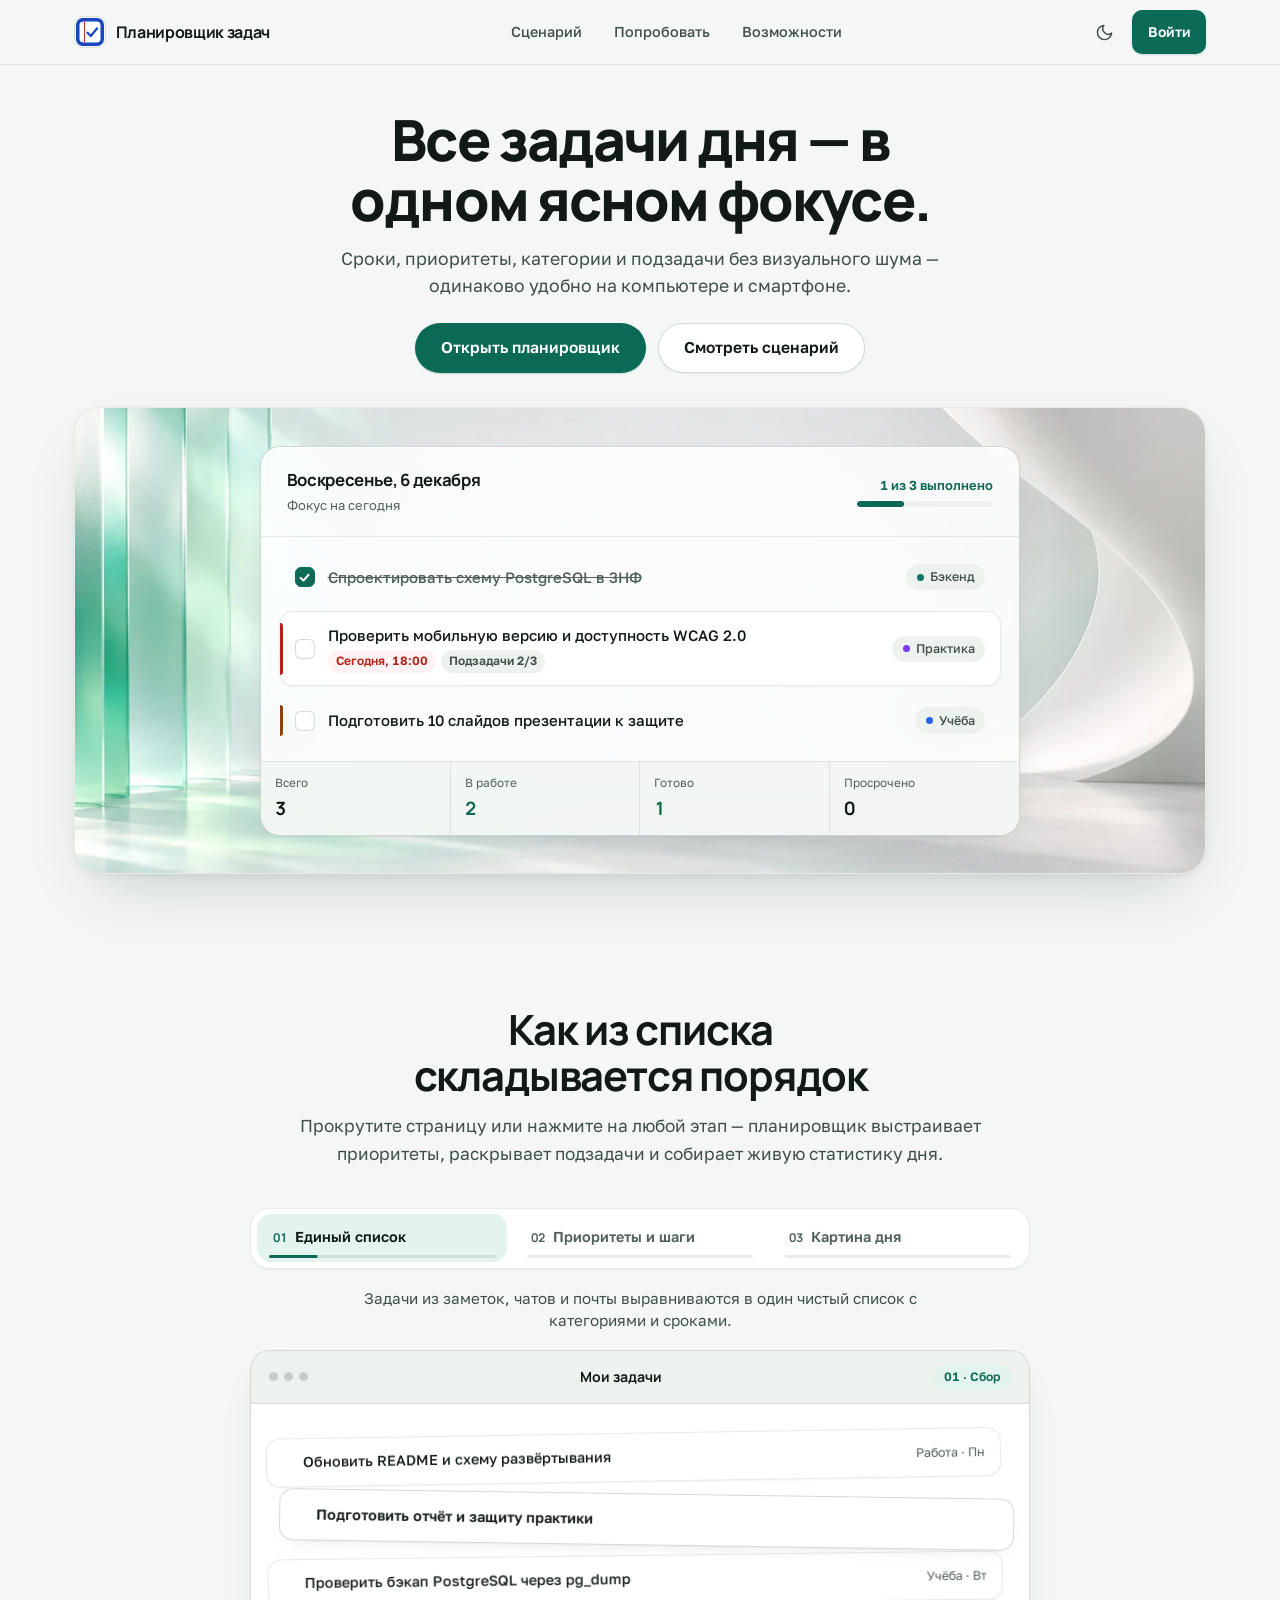
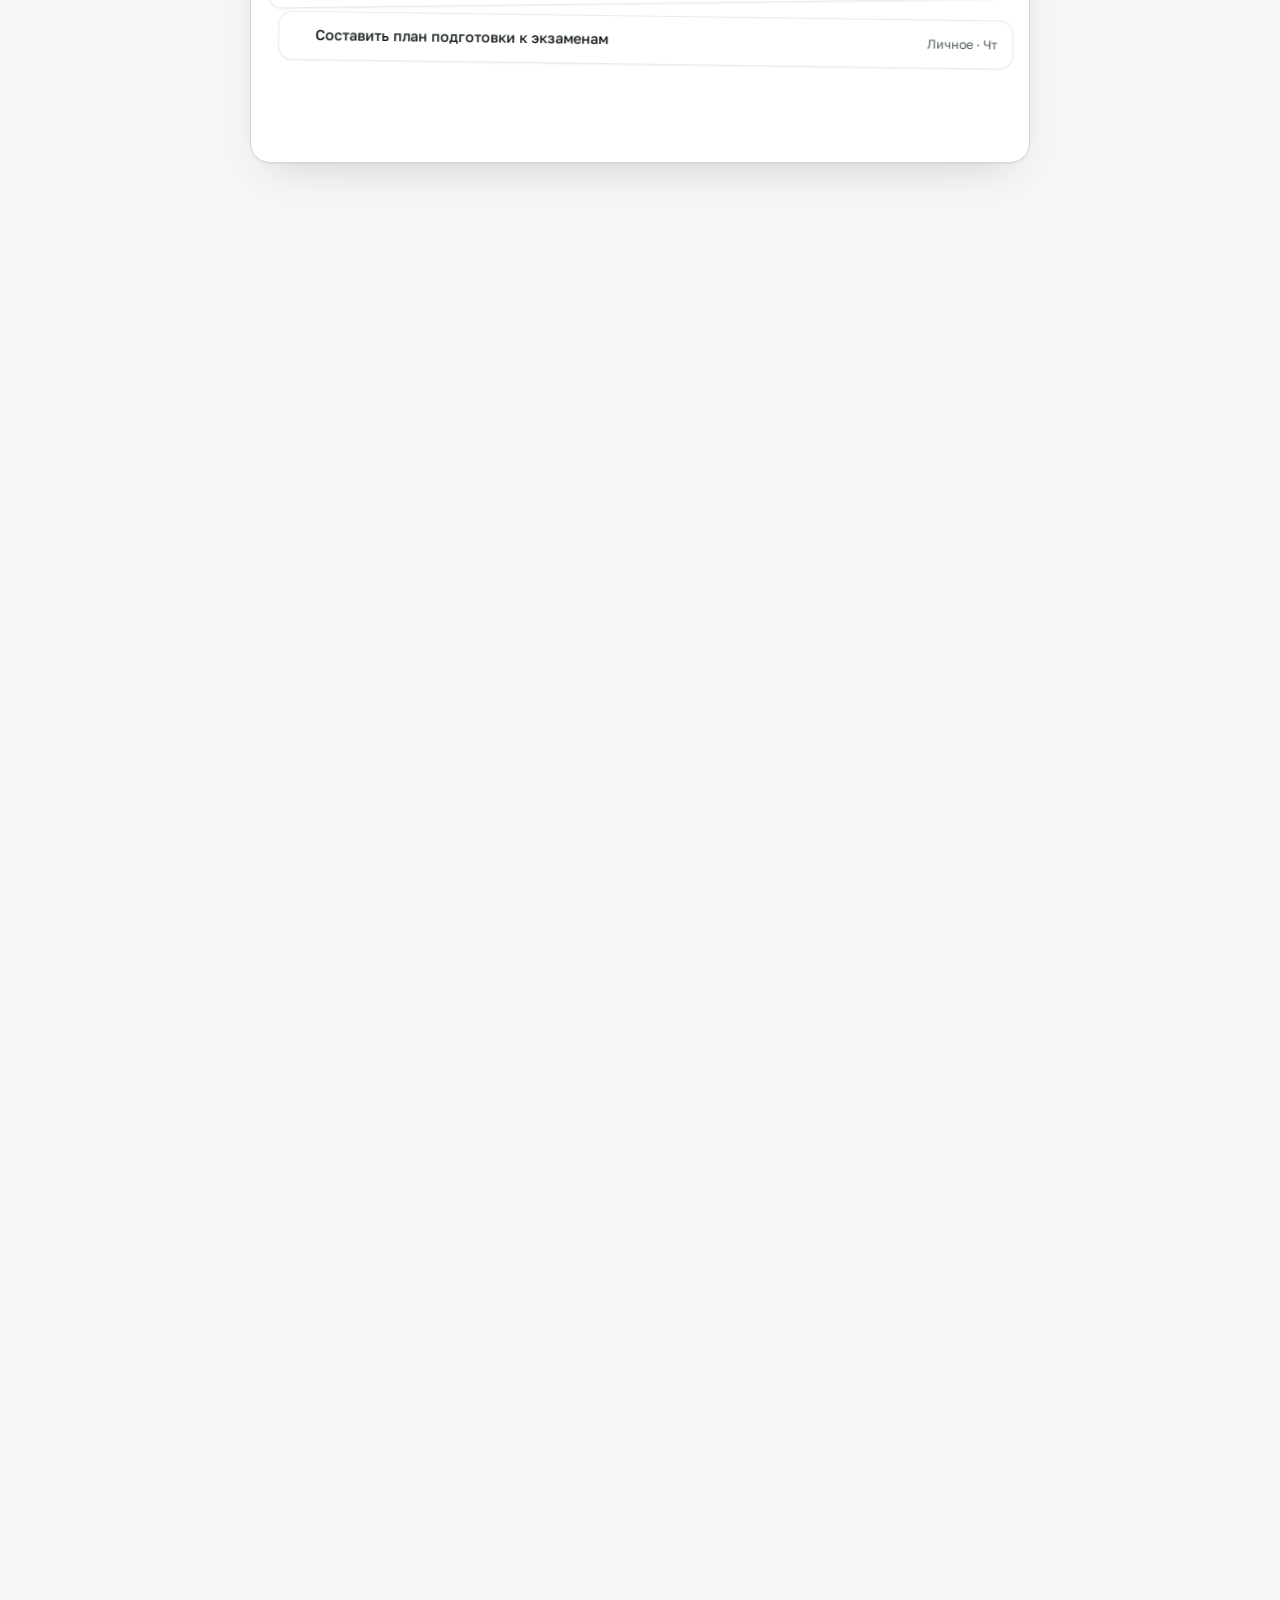
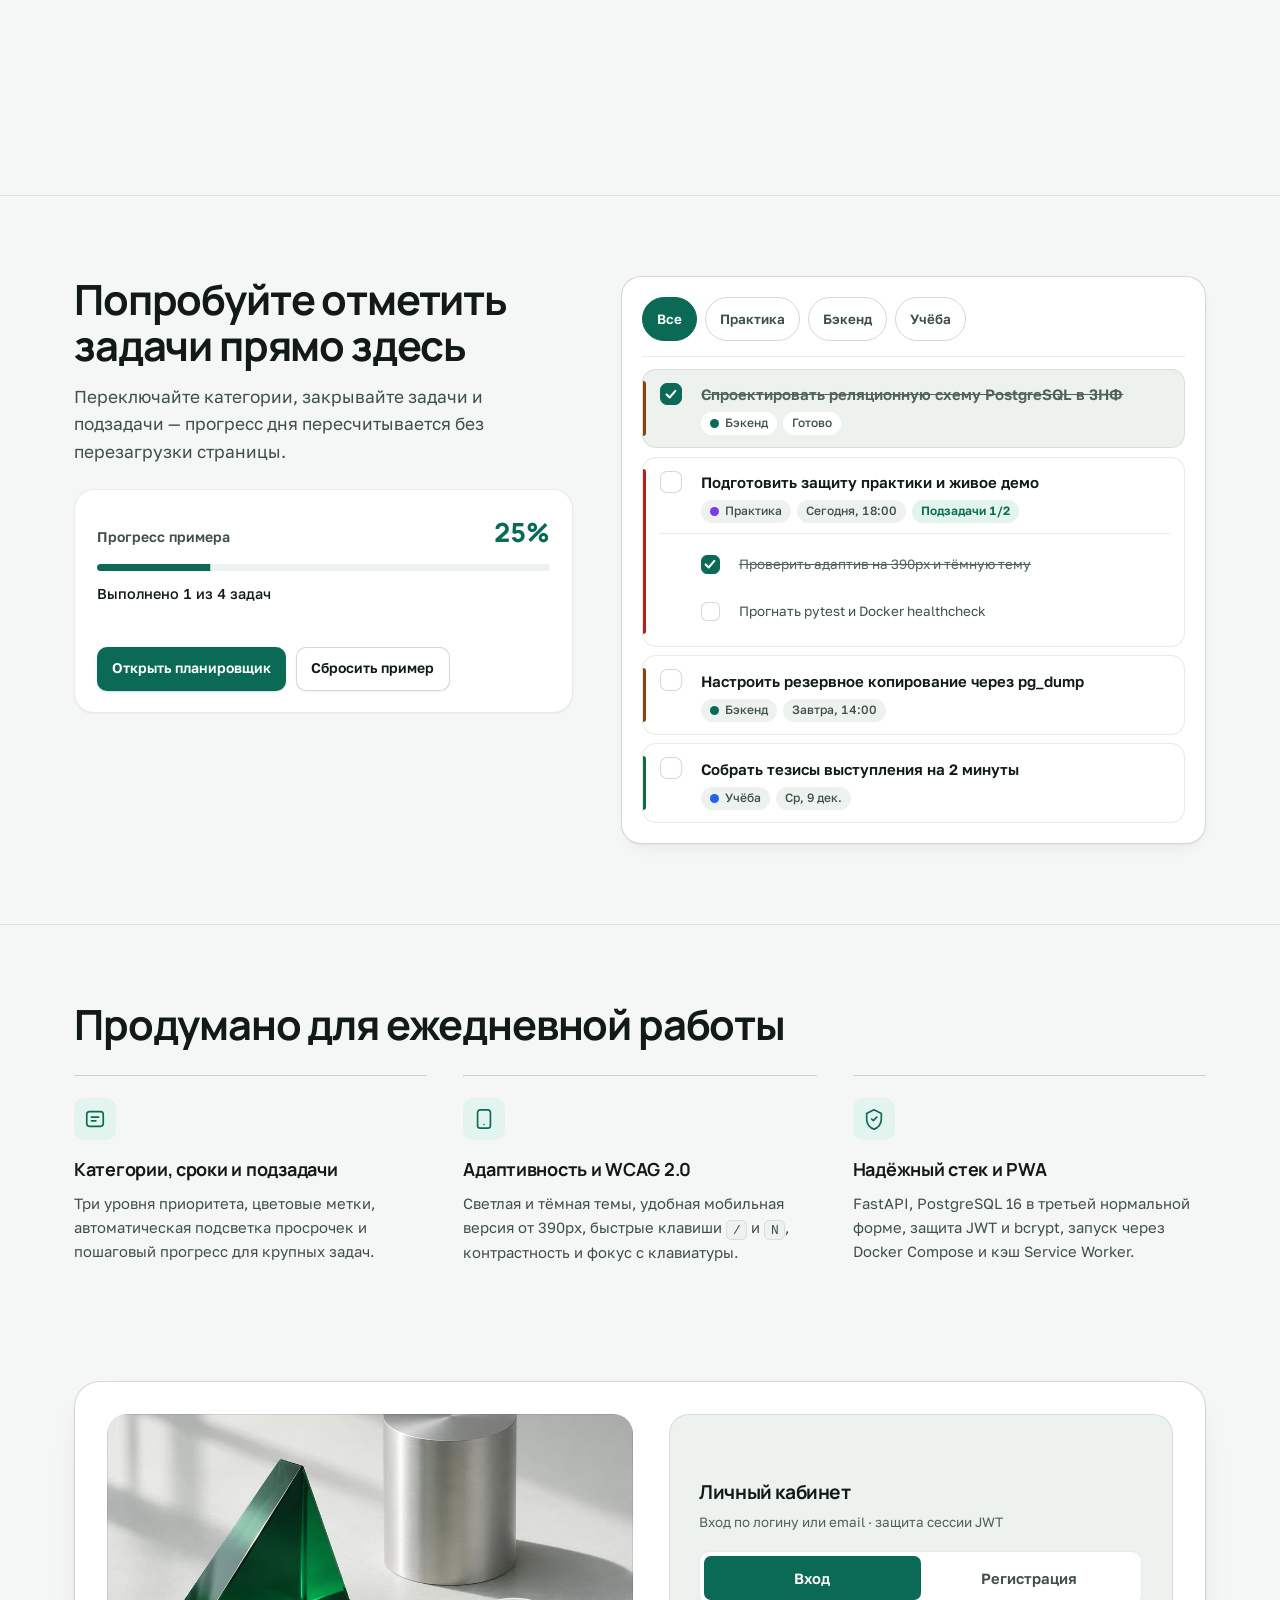
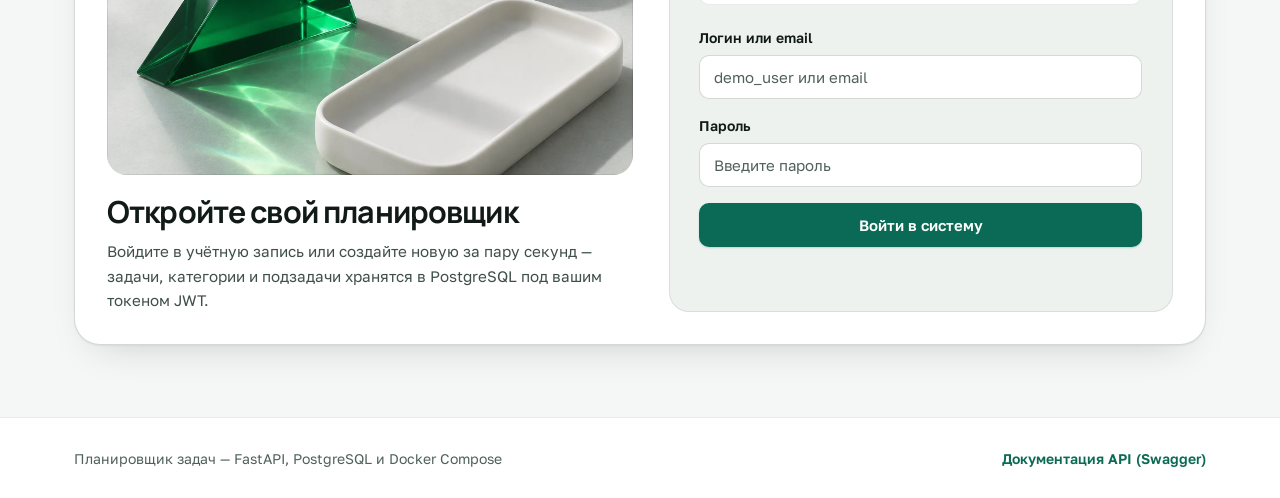
==== commit d5cc1f70: "feat(dates): dynamic demo/landing dates, storage & focus hardening, and refreshed v1.0.0 assets" ====
--- a/frontend/index.html
+++ b/frontend/index.html
@@ -157,7 +157,7 @@
             <div class="hero-window" id="hero-window">
               <div class="hero-window__bar">
                 <div class="hero-window__meta">
-                  <span class="hero-window__date" id="hero-today-date">Четверг, 26 ноября</span>
+                  <span class="hero-window__date" id="hero-today-date">Сегодня</span>
                   <span class="hero-window__sub">Фокус на сегодня</span>
                 </div>
                 <div class="hero-window__progress-wrap">
@@ -190,7 +190,7 @@
                   <div class="hero-task__content">
                     <span class="hero-task__title">Проверить мобильную версию и доступность WCAG 2.0</span>
                     <div class="hero-task__subline">
-                      <span class="hero-task__pill hero-task__pill--urgent">Сегодня, 18:00</span>
+                      <span class="hero-task__pill hero-task__pill--urgent" id="hero-urgent-pill">Сегодня</span>
                       <span class="hero-task__pill">Подзадачи 2/3</span>
                     </div>
                   </div>
@@ -308,7 +308,7 @@
                     <span class="stage-slip__bar stage-slip__bar--low"></span>
                     <span class="stage-slip__dot" style="background:#0f766e"></span>
                     <span class="stage-slip__text">Обновить README и схему развёртывания</span>
-                    <span class="stage-slip__meta">Работа · Пт</span>
+                    <span class="stage-slip__meta" data-reel-cat="Работа" data-reel-day-offset="1">Работа · Завтра</span>
                   </div>
 
                   <div class="stage-slip stage-slip--featured" data-slip="1">
@@ -351,14 +351,14 @@
                     <span class="stage-slip__bar stage-slip__bar--med"></span>
                     <span class="stage-slip__dot" style="background:#2563eb"></span>
                     <span class="stage-slip__text">Проверить бэкап PostgreSQL через pg_dump</span>
-                    <span class="stage-slip__meta">Учёба · Чт</span>
+                    <span class="stage-slip__meta" data-reel-cat="Учёба" data-reel-day-offset="2">Учёба · Скоро</span>
                   </div>
 
                   <div class="stage-slip" data-slip="3">
                     <span class="stage-slip__bar stage-slip__bar--low"></span>
                     <span class="stage-slip__dot" style="background:#b45309"></span>
-                    <span class="stage-slip__text">Составить план подготовки к зимней сессии</span>
-                    <span class="stage-slip__meta">Личное · Вс</span>
+                    <span class="stage-slip__text">Составить план подготовки к экзаменам</span>
+                    <span class="stage-slip__meta" data-reel-cat="Личное" data-reel-day-offset="4">Личное · На неделе</span>
                   </div>
 
                   <!-- Phase 3 summary telemetry bar -->
@@ -975,7 +975,7 @@
 
             <div class="form__group">
               <label class="form__label" for="task-due-date">Срок выполнения</label>
-              <input class="form__input" type="date" id="task-due-date">
+              <input class="form__input" type="date" id="task-due-date" max="9999-12-31">
             </div>
           </div>
 
--- a/frontend/css/styles.css
+++ b/frontend/css/styles.css
@@ -3089,6 +3089,16 @@
   color: var(--accent);
 }
 
+@media (max-width: 767px) {
+  .task-row__title-btn {
+    display: flex;
+    align-items: center;
+    min-height: 44px;
+    padding: 0.3rem 0;
+    margin-top: -0.35rem;
+  }
+}
+
 .task-row--completed .task-row__title-btn {
   text-decoration: line-through;
   color: var(--text-muted);
@@ -3169,6 +3179,12 @@
   background: var(--overdue-bg);
   color: var(--overdue-ink);
   border-color: transparent;
+}
+
+.chip--today {
+  background: var(--accent-soft);
+  color: var(--accent);
+  border-color: var(--accent-border);
 }
 
 /* Loading Skeletons & Empty State */
@@ -3336,23 +3352,6 @@
     padding: 0.9rem 1.05rem;
   }
 
-  .detail-body {
-    gap: 0.72rem;
-  }
-
-  .subtasks {
-    padding-top: 0.75rem;
-  }
-
-  .subtask-list {
-    margin-bottom: 0.65rem;
-    gap: 0.35rem;
-  }
-
-  .subtask-list__item {
-    padding: 0.42rem 0.5rem 0.42rem 0.7rem;
-  }
-
   .modal__footer--sticky {
     padding: 0.75rem 1.05rem;
     display: grid;
@@ -3503,6 +3502,25 @@
   min-width: 0;
 }
 
+@media (max-width: 519px) {
+  .detail-body {
+    gap: 0.72rem;
+  }
+
+  .subtasks {
+    padding-top: 0.75rem;
+  }
+
+  .subtask-list {
+    margin-bottom: 0.65rem;
+    gap: 0.35rem;
+  }
+
+  .subtask-list__item {
+    padding: 0.42rem 0.5rem 0.42rem 0.7rem;
+  }
+}
+
 /* ============================================================================
    FOOTER
    ============================================================================ */
